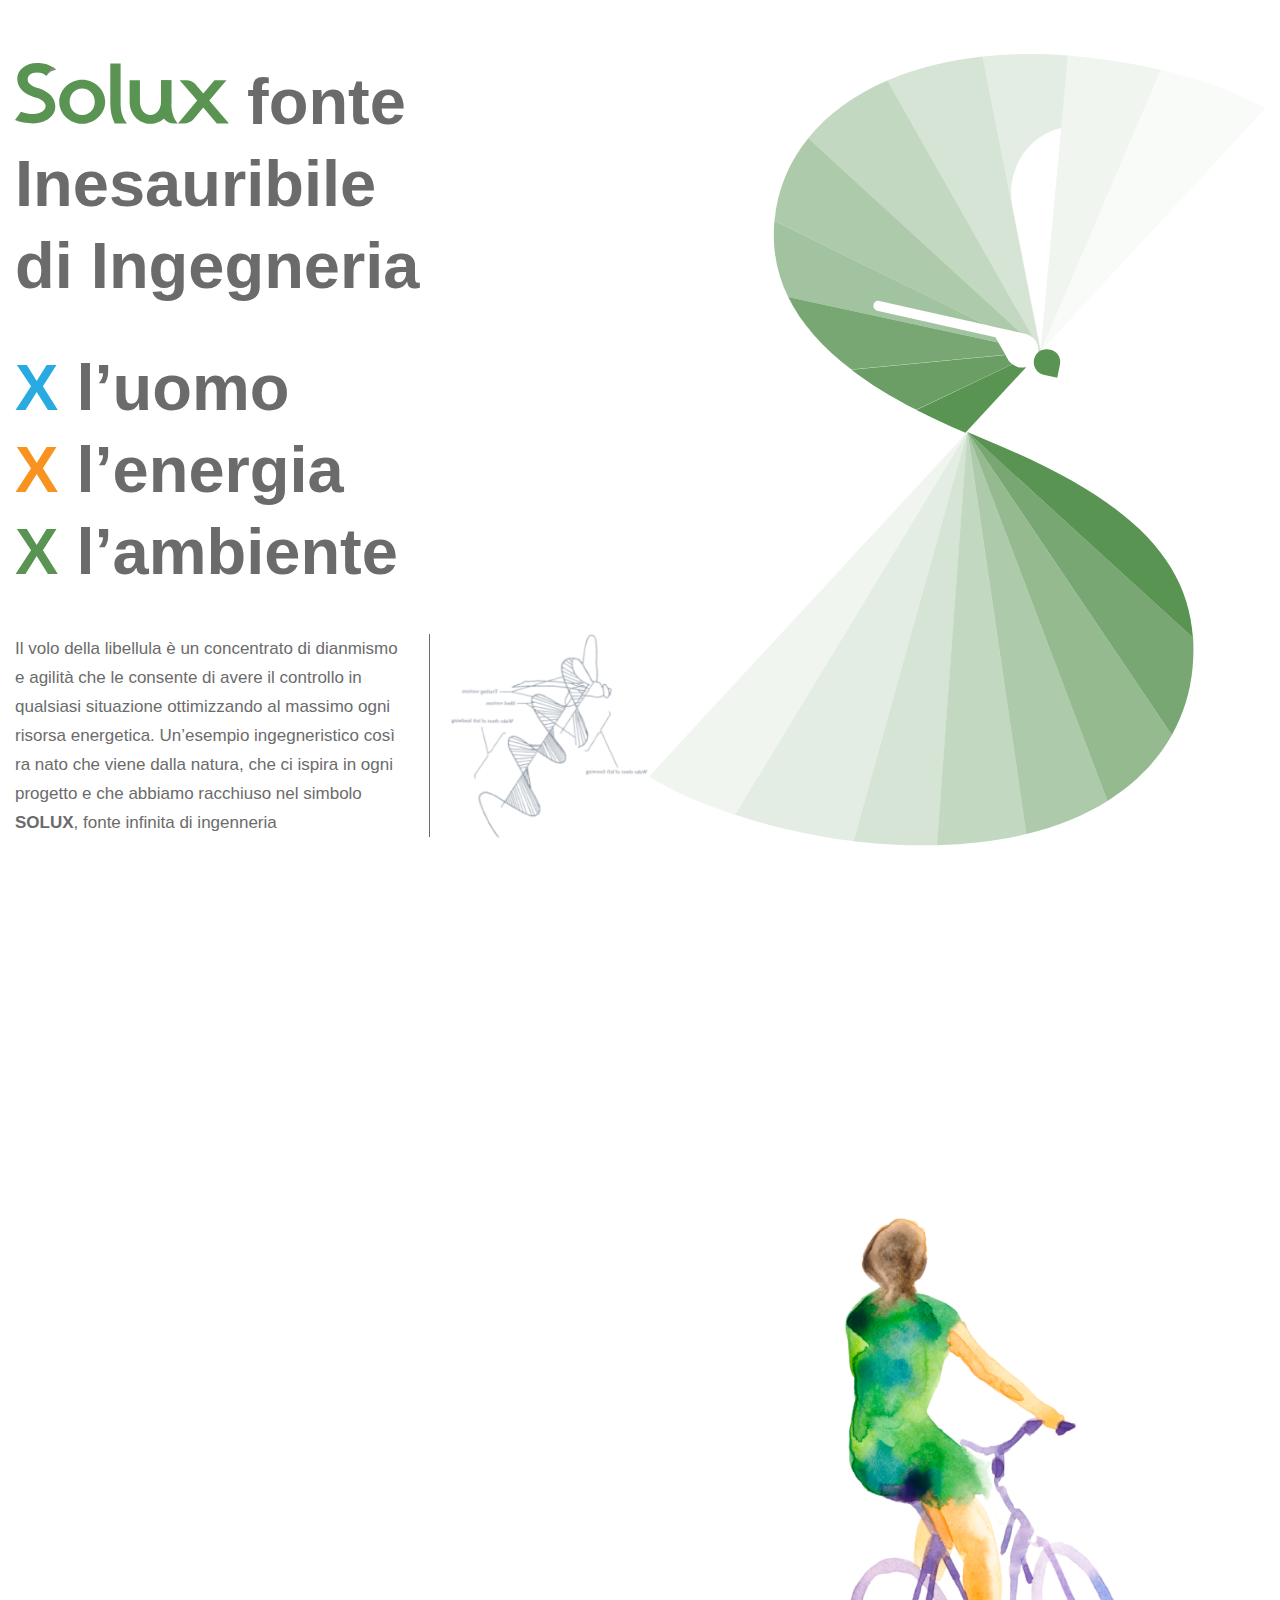
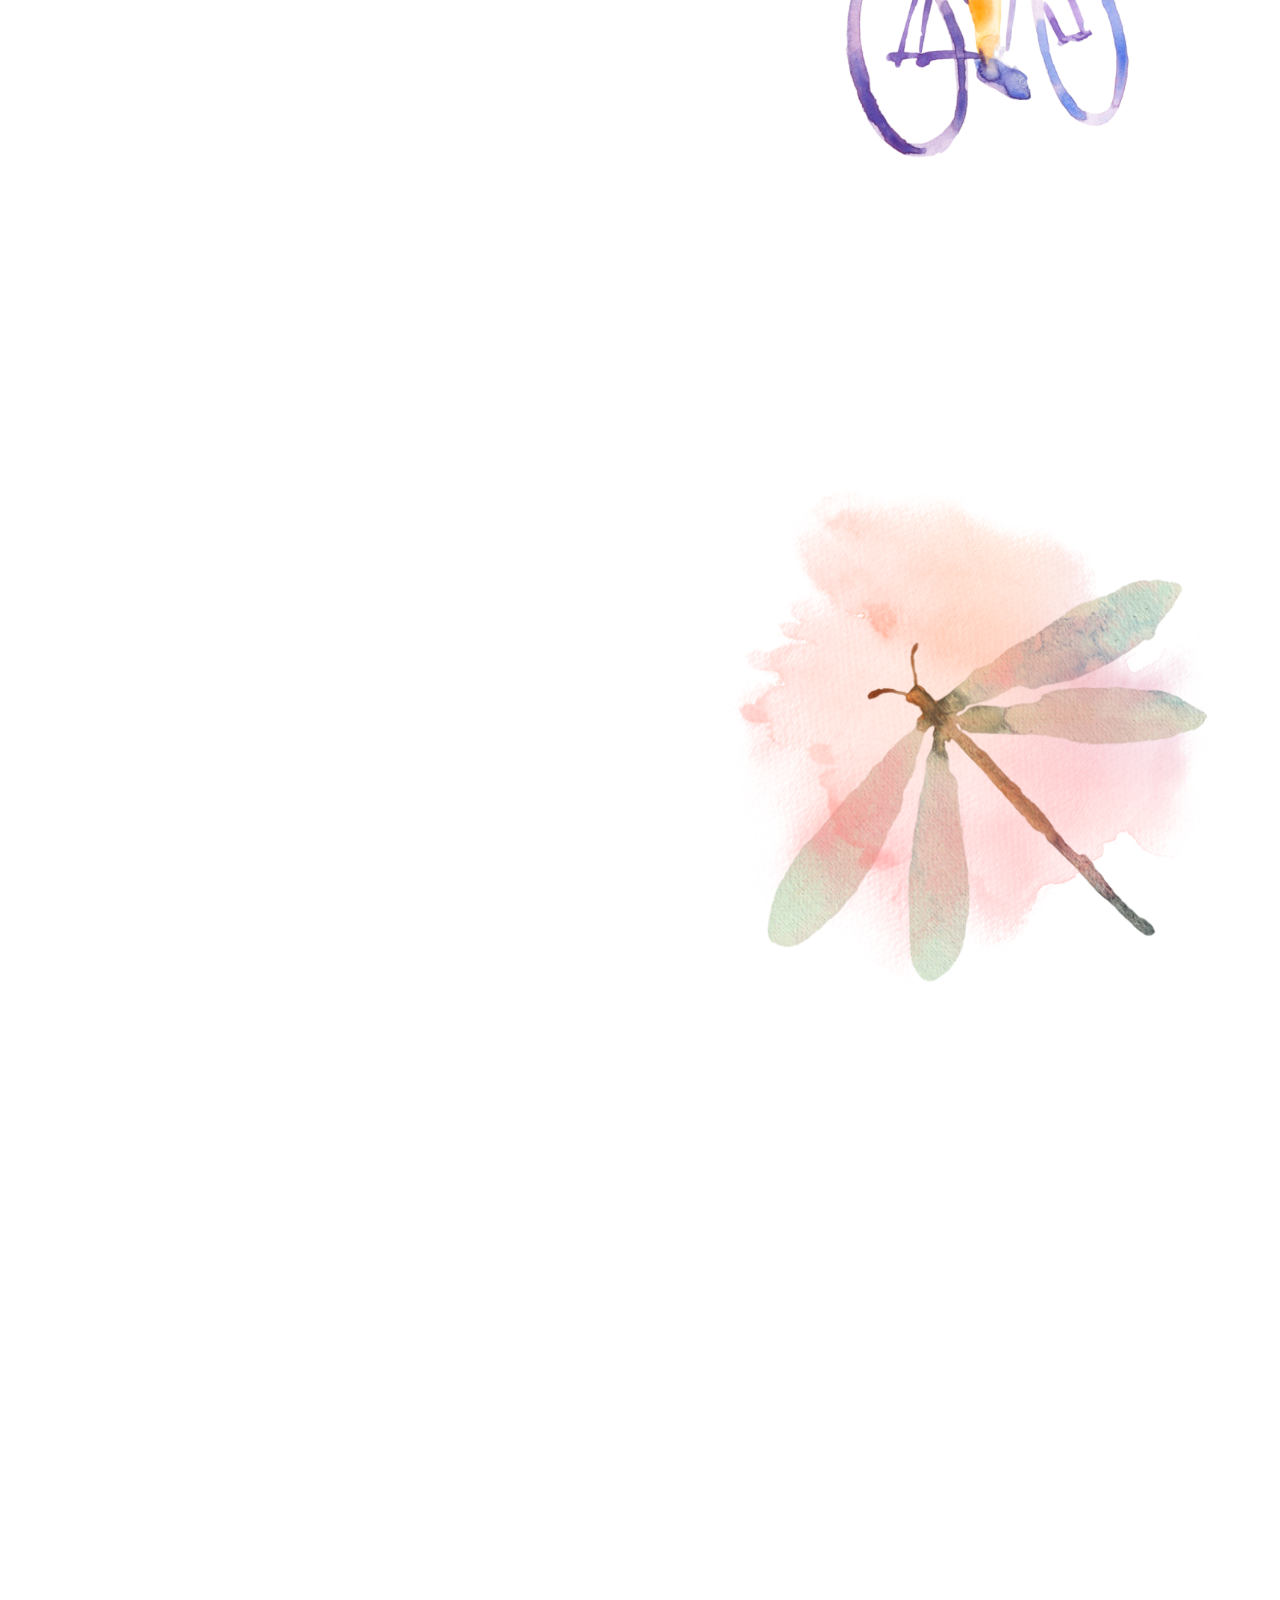
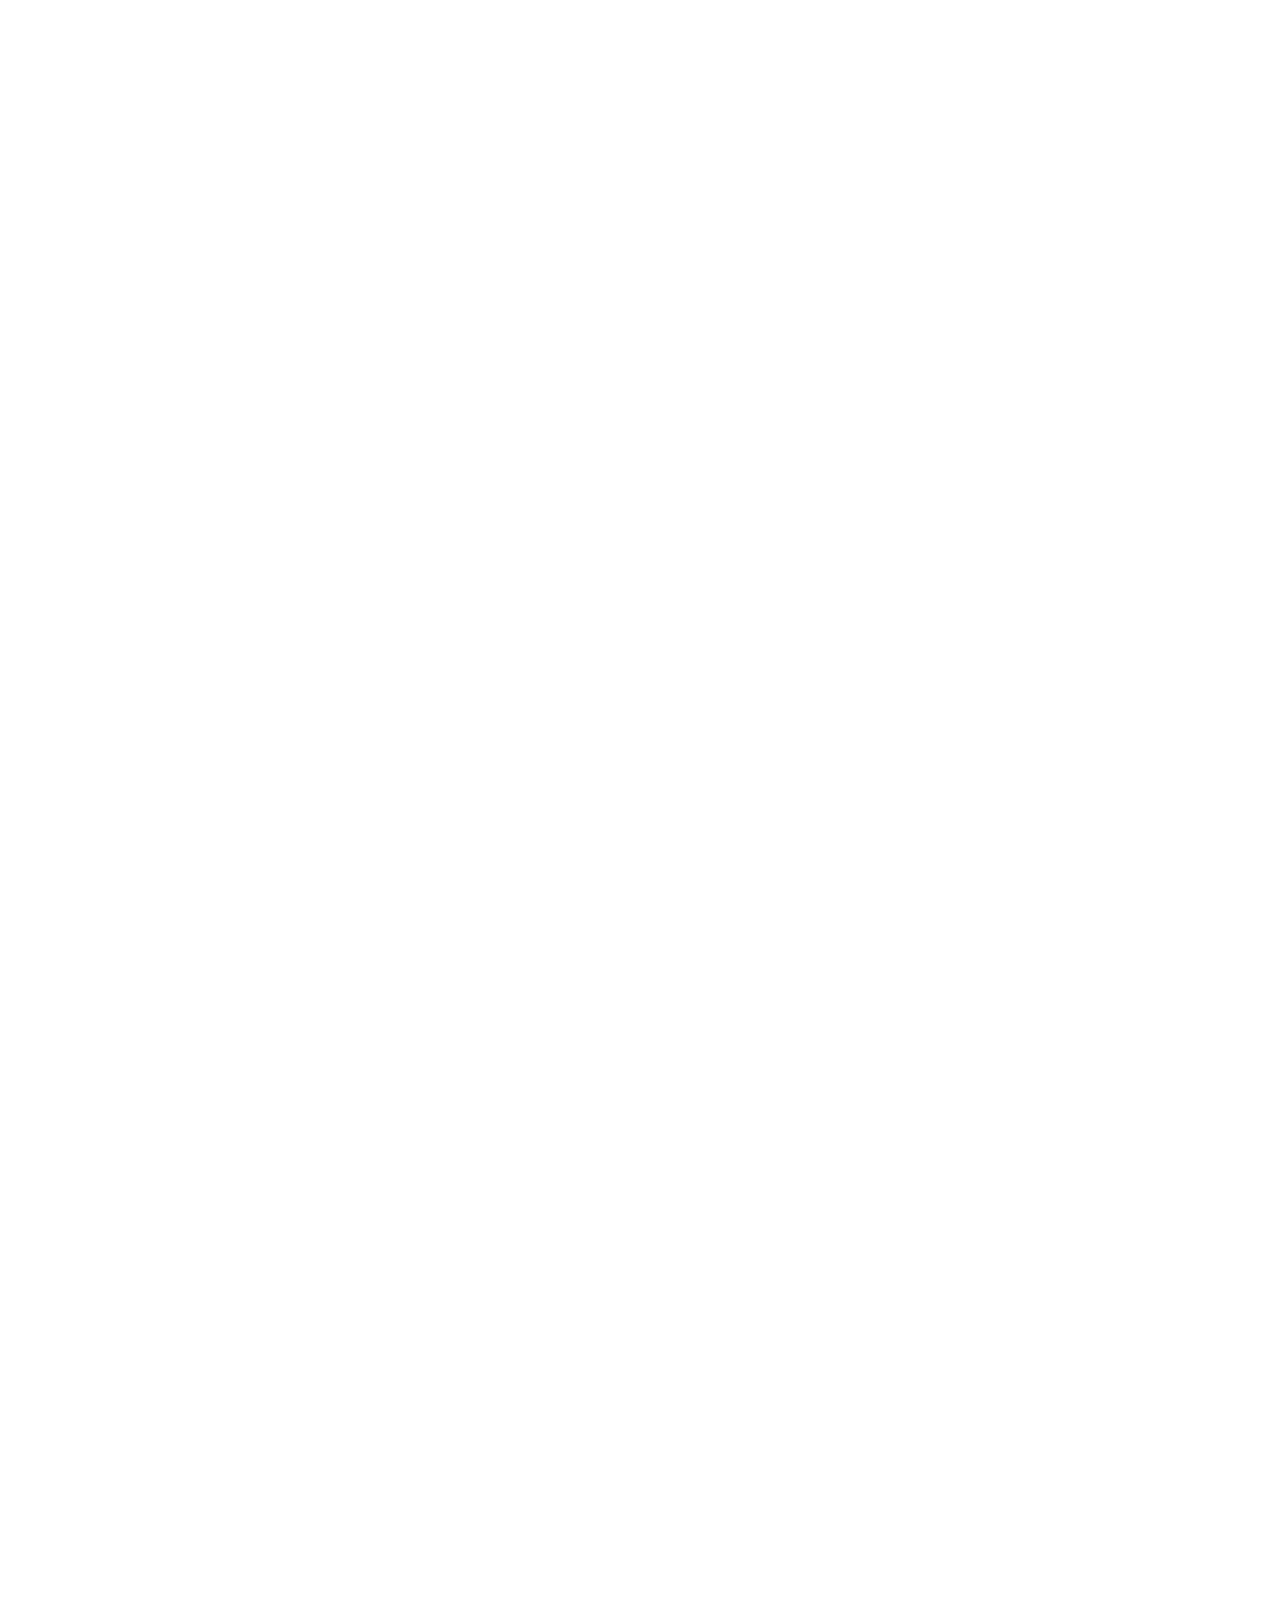
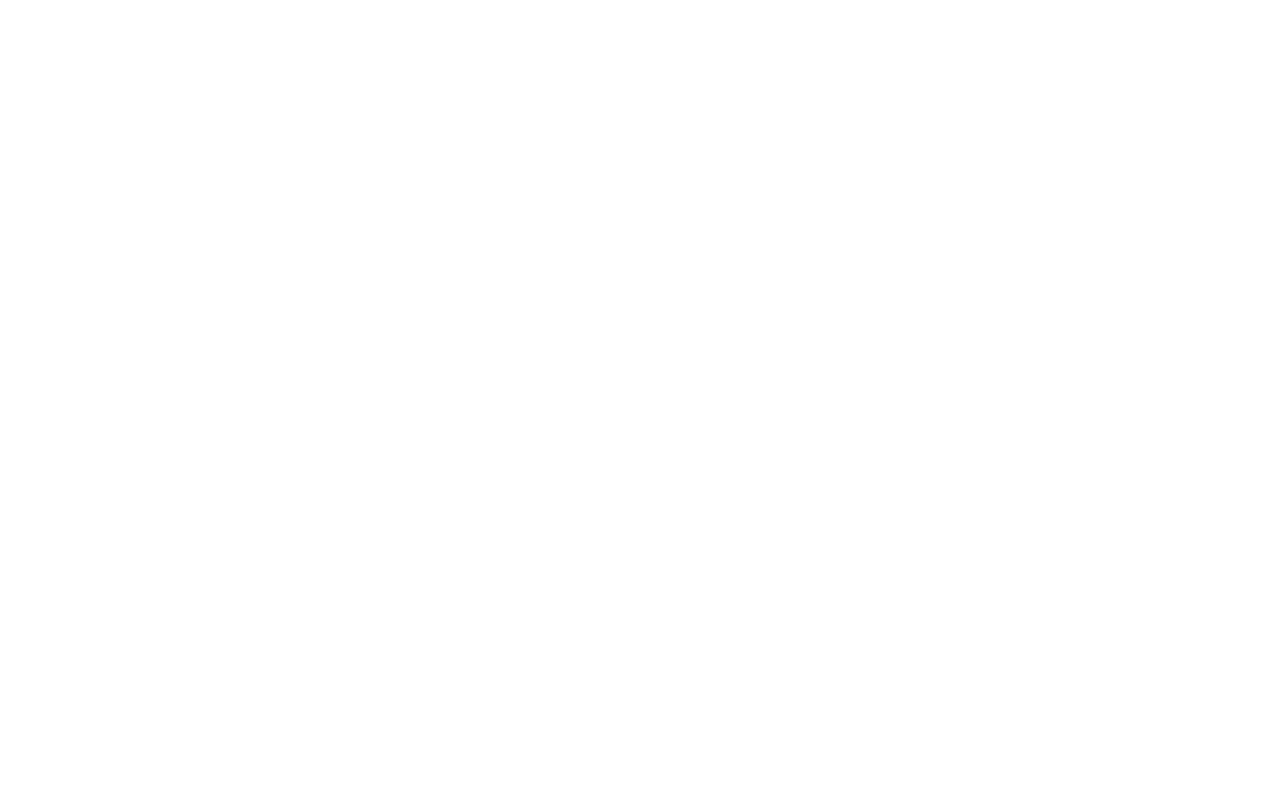
==== index.html @ be7796a5 "half-layouts" ====
<!DOCTYPE html>
<html lang="en">
	<head>
		<meta charset="UTF-8" />
		<meta http-equiv="X-UA-Compatible" content="IE=edge" />
		<meta name="viewport" content="width=device-width, initial-scale=1.0" />
		<title>SOLUX</title>
		<link rel="stylesheet" href="css/app.css" />
	</head>
	<body>
		<main>
			<div id="layout_1" class="layout">
				<div class="hero wrapper">
						<div class="hero__content">
							<div class="hero__title">
								<span class="hero__logo">
									<img src="img/logos/logo.svg" alt="">
								</span>
								fonte Inesauribile di Ingegneria
							</div>
	
							<div class="hero__mid">
								<div class="hero__mid-item"><span>X</span>&nbsp;l’uomo</div>
								<div class="hero__mid-item"><span>X</span>&nbsp;l’energia</div>
								<div class="hero__mid-item"><span>X</span>&nbsp;l’ambiente</div>
							</div>
	
							<div class="hero__info">
								<p class="hero__desc">
									Il volo della libellula è un concentrato di dianmismo e
									agilità che le consente di avere il controllo in qualsiasi
									situazione ottimizzando al massimo ogni risorsa
									energetica.
									Un’esempio ingegneristico così ra nato che viene dalla
									natura, che ci ispira in ogni progetto e che abbiamo racchiuso
									nel simbolo <b>SOLUX</b>, fonte infinita di ingenneria
								</p>
								<span class="hero__sketch">
									<img src="img/sketch.png" alt="">
								</span>
							</div>
						</div>

						<div class="hero__graphic">
							<img src="img/graphics/layout_1.svg" alt="">
						</div>
					</div>
			</div>
			<div id="layout_2" class="layout">
				<div class="content wrapper">
					<div class="content__inner">
						<span class="content__pre-text">Ingegneria per l’uomo</span>
						<h2 class="content__title">Persone ingegnose generano l’ingegneria per le persone</h2>
						<p class="content__description">
							Lorem ipsum dolor sit amet, consectetuer adipiscing elit, sed diam
							nonummy nibh euismod tincidunt ut laoreet dolore magna aliquam
							erat volutpat. Ut wisi enim ad minim veniam, quis nostrud exerci
							tation ullamcorper suscipit lobortis nisl ut aliquip ex ea commodo
							consequat. 
						</p>
						<a href="#" class="content__link">Scopri -></a>
					</div>
					<div class="content__graphic">
						<img class="bike" src="img/graphics/bike.png" alt="">
						<img src="img/graphics/layout_2.svg" alt="">
					</div>
				</div>
			</div>
			<div id="layout_3" class="layout">
				<div class="content wrapper">
					<div class="content__inner">
						<span class="content__pre-text">Ingegneria per l’ambiente</span>
						<h2 class="content__title">Fonte di ispirazione infinita da osservare, replicare e tutelare.</h2>
						<p class="content__description">
							L’armonia tra tutti gli elementi... <br /><br />

							Lorem ipsum dolor sit amet, consectetuer adipiscing elit, sed diam
							nonummy nibh euismod tincidunt ut laoreet dolore magna aliquam
							erat volutpat. Ut wisi enim ad minim veniam, quis nostrud exerci
							tation ullamcorper suscipit lobortis nisl ut aliquip ex ea commodo
							consequat.
						</p>
						<a href="#" class="content__link">Scopri -></a>
					</div>
					<div class="content__graphic">
						<img class="dragonfly" src="img/graphics/dragonfly.png" alt="">
						<img class="smoke" src="img/graphics/smoke.png" alt="">
						<img src="img/graphics/layout_2.svg" alt="">
					</div>
				</div>
			</div>
			<div id="layout_4" class="layout">
				<div class="content wrapper">
					<div class="content__inner">
						<span class="content__pre-text">Ingegneria per l’energia</span>
						<h2 class="content__title">Realizzare ora la transazione energetica</h2>
						<p class="content__description">
							Lorem ipsum dolor sit amet, consectetuer adipiscing elit, sed diam
							nonummy nibh euismod tincidunt ut laoreet dolore magna aliquam
							erat volutpat. Ut wisi enim ad minim veniam, quis nostrud exerci
							tation ullamcorper suscipit lobortis nisl ut aliquip ex ea commodo
							consequat. 
						</p>
						<a href="#" class="content__link">Scopri -></a>
					</div>
					<div class="content__graphic">
						<img src="img/graphics/layout_2.svg" alt="">
					</div>
				</div>
			</div>
			<div id="layout_5" class="layout">
				<div class="invest wrapper">
					<span class="invest__pre-title">Approccio SOLUX</span>
					<p class="invest__pre-description">
						Lorem ipsum dolor sit amet, consectetuer adipiscing elit, sed diam
						nonummy nibh euismod tincidunt ut laoreet dolore magna aliquam
						erat volutpat. Ut wisi enim ad minim veniam, quis nostrud exerci
						tation ullamcorper suscipit lobortis nisl ut aliquip ex ea commodo
						consequat. 
					</p>

					<div class="invest__title">
						<b>Punto di performance,</b> l’equilibrio perfetto tra investimenti e risultati 
					</div>

					<div class="invest__graphic">
						<img src="img/graphics/layout_3.svg" alt="">
					</div>

					<div class="invest__list">
						<ul>
							<li class="invest__list-item">
								<div class="invest__list-num">3</div>
								<div class="invest__list-inner">
									<span class="invest__list-title">Mantenimento</span>
									<p class="invest__list-description">
										rat volutpat. Ut wisi enim ad minim veniam, quis nostkkrud exerci
										tation ullamcorper suscipit lobortis nisl ut aliquip ex ea commodo
									</p>
								</div>
							</li>
							<li class="invest__list-item">
								<div class="invest__list-num">2</div>
								<div class="invest__list-inner">
									<span class="invest__list-title">Supervisione</span>
									<p class="invest__list-description">
										rat volutpat. Ut wisi enim ad minim veniam, quis nostkkrud exerci
										tation ullamcorper suscipit lobortis nisl ut aliquip ex ea commodo
									</p>
								</div>
							</li>
							<li class="invest__list-item">
								<div class="invest__list-num">1</div>
								<div class="invest__list-inner">
									<span class="invest__list-title">Progetto</span>
									<p class="invest__list-description">
										rat volutpat. Ut wisi enim ad minim veniam, quis nostkkrud exerci
										tation ullamcorper suscipit lobortis nisl ut aliquip ex ea commodo 
									</p>
								</div>
							</li>
							<li class="invest__list-item">
								<div class="invest__list-num">3</div>
								<div class="invest__list-inner">
									<span class="invest__list-title">Etical company tagets</span>
									<p class="invest__list-description">
										rat volutpat. Ut wisi enim ad minim veniam, quis nostkkrud exerci
										tation ullamcorper suscipit lobortis nisl ut aliquip ex ea commodo 
									</p>
								</div>
							</li>
							<li class="invest__list-item">
								<div class="invest__list-num">2</div>
								<div class="invest__list-inner">
									<span class="invest__list-title">Budget</span>
									<p class="invest__list-description">
										rat volutpat. Ut wisi enim ad minim veniam, quis nostkkrud exerci
										tation ullamcorper suscipit lobortis nisl ut aliquip ex ea commodo 
									</p>
								</div>
							</li>
							<li class="invest__list-item">
								<div class="invest__list-num">1</div>
								<div class="invest__list-inner">
									<span class="invest__list-title">Businnes targets</span>
									<p class="invest__list-description">
										rat volutpat. Ut wisi enim ad minim veniam, quis nostkkrud exerci
										tation ullamcorper suscipit lobortis nisl ut aliquip ex ea commodo 
									</p>
								</div>
							</li>
						</ul>
						<div class="invest__list-svg">
							<img src="img/graphics/list.svg" alt="">
						</div>
					</div>
				</div>
			</div>
		</main>


		<script src="https://cdnjs.cloudflare.com/ajax/libs/gsap/3.8.0/gsap.min.js"></script>
		<script src="js/ScrollMagic.js"></script>
		<script src="js/animation.gsap.min.js"></script>
		<script src="js/app.js"></script>
	</body>
</html>
---- css/app.css ----
*,:after,:before{-webkit-box-sizing:border-box;box-sizing:border-box}@font-face{font-family:"Source Sans Pro",sans-serif;src:url("../fonts/SourceSansPro/sourcesanspro-regular-webfont.woff2") format("woff2"),url("../fonts/SourceSansPro/sourcesanspro-regular-webfont.woff") format("woff");font-weight:400;font-style:normal;font-display:swap}@font-face{font-family:"Source Sans Pro",sans-serif;src:url("../fonts/SourceSansPro/sourcesanspro-bold-webfont.woff2") format("woff2"),url("../fonts/SourceSansPro/sourcesanspro-bold-webfont.woff") format("woff");font-weight:700;font-style:normal;font-display:swap}body{font-family:"Source Sans Pro",sans-serif;font-weight:400;font-size:17px;line-height:29px;color:#fff;max-width:1920px;width:100%;margin:0 auto;padding:0;-webkit-transition:1s ease;transition:1s ease;overflow-x:hidden}body.layout_1{background:#fff}body.layout_2{background:#29abe2}body.layout_3{background:#5a9453}body.layout_4{background:#F7931E}body.layout_5{background:#a6aa9d}.wrapper{position:relative;max-width:1596px;width:100%;padding:0 15px;margin:0 auto}.layout{width:100%;height:100vh;display:-webkit-box;display:-ms-flexbox;display:flex}.layout:nth-child(5){height:auto;padding:100px 0}h1,h2,h3,h4,h5,h6{margin:0;padding:0}li,ul{list-style:none;margin:0;padding:0}p{margin:0;padding:0}a{display:inline-block;color:inherit;text-decoration:none}img{display:block;max-width:100%}.hero{display:-webkit-box;display:-ms-flexbox;display:flex;-webkit-box-align:center;-ms-flex-align:center;align-items:center;-webkit-box-pack:justify;-ms-flex-pack:justify;justify-content:space-between}.hero__logo{display:inline-block}.hero__title{max-width:415px;width:100%;font-weight:700;line-height:82px;font-size:65px;color:#6B6B6B;margin-bottom:40px}.hero__mid{max-width:415px;width:100%;margin-bottom:40px}.hero__mid-item{font-style:normal;font-weight:700;font-size:65px;line-height:82px;color:#6B6B6B}.hero__mid-item:first-child span{color:#29ABE2}.hero__mid-item:nth-child(2) span{color:#F7931E}.hero__mid-item:last-child span{color:#5A9453}.hero__info{display:-webkit-box;display:-ms-flexbox;display:flex;-webkit-box-align:center;-ms-flex-align:center;align-items:center}.hero__desc{display:inline-block;max-width:415px;width:100%;color:#6B6B6B;padding-right:20px;margin-right:20px;border-right:1px solid #6B6B6B}.hero__sketch{display:block}.hero__graphic{position:relative;width:650px}.hero__graphic img{display:block;width:100%}.content{display:-webkit-box;display:-ms-flexbox;display:flex;-webkit-box-align:center;-ms-flex-align:center;align-items:center;-webkit-box-pack:justify;-ms-flex-pack:justify;justify-content:space-between}.content__inner{max-width:557px;width:100%}.content__pre-text{display:inline-block;font-weight:400;font-size:26px;line-height:33px;letter-spacing:0.015em;margin-bottom:40px}.content__title{font-weight:700;font-size:52px;line-height:70px;letter-spacing:0.015em;margin-bottom:80px}.content__description{margin-bottom:80px}.content__link{font-weight:400;font-size:26px}.content__graphic{position:relative;max-width:650px}@-webkit-keyframes floatY{0%{-webkit-transform:translateY(0px);transform:translateY(0px)}50%{-webkit-transform:translateY(-50px);transform:translateY(-50px)}to{-webkit-transform:translateY(0px);transform:translateY(0px)}}@keyframes floatY{0%{-webkit-transform:translateY(0px);transform:translateY(0px)}50%{-webkit-transform:translateY(-50px);transform:translateY(-50px)}to{-webkit-transform:translateY(0px);transform:translateY(0px)}}@-webkit-keyframes floatR{0%{-webkit-transform:translateX(0px);transform:translateX(0px)}50%{-webkit-transform:translateX(50px);transform:translateX(50px)}to{-webkit-transform:translateX(0px);transform:translateX(0px)}}@keyframes floatR{0%{-webkit-transform:translateX(0px);transform:translateX(0px)}50%{-webkit-transform:translateX(50px);transform:translateX(50px)}to{-webkit-transform:translateX(0px);transform:translateX(0px)}}@-webkit-keyframes floatL{0%{-webkit-transform:translateX(0px);transform:translateX(0px)}50%{-webkit-transform:translateX(-50px);transform:translateX(-50px)}to{-webkit-transform:translateX(0px);transform:translateX(0px)}}@keyframes floatL{0%{-webkit-transform:translateX(0px);transform:translateX(0px)}50%{-webkit-transform:translateX(-50px);transform:translateX(-50px)}to{-webkit-transform:translateX(0px);transform:translateX(0px)}}.bike{display:block;width:300px;position:absolute;top:34%;left:34%;-webkit-animation:floatY 10s ease-in-out infinite;animation:floatY 10s ease-in-out infinite}.dragonfly{position:absolute;top:30%;left:12%;-webkit-animation:floatL 10s ease-in-out infinite;animation:floatL 10s ease-in-out infinite}.smoke{position:absolute;top:22%;left:0;-webkit-animation:floatR 10s ease-in-out infinite;animation:floatR 10s ease-in-out infinite}.invest__pre-title{display:block;font-size:26px;margin-bottom:23px}.invest__pre-description{max-width:490px;margin-bottom:100px}.invest__title{max-width:567px;width:100%;font-weight:400;font-size:63px;line-height:79px;letter-spacing:0.015em;margin-bottom:140px}.invest__graphic{width:650px;position:absolute;top:0;right:0}.invest__list{position:relative}.invest__list-item{display:-webkit-box;display:-ms-flexbox;display:flex;position:absolute}.invest__list-item:first-child{right:190px;top:160px}.invest__list-item:nth-child(2){right:190px;top:315px}.invest__list-item:nth-child(3){right:190px;top:480px}.invest__list-item:nth-child(4){right:190px;top:636px}.invest__list-item:nth-child(5){right:190px;top:795px}.invest__list-item:nth-child(6){right:190px;top:954px}.invest__list-title{font-weight:700;font-size:25px;letter-spacing:0.015em}.invest__list-num{font-weight:700;font-size:131px;line-height:102px;margin-right:28px}.invest__list-description{max-width:474px;width:100%;font-size:17px;line-height:25px}
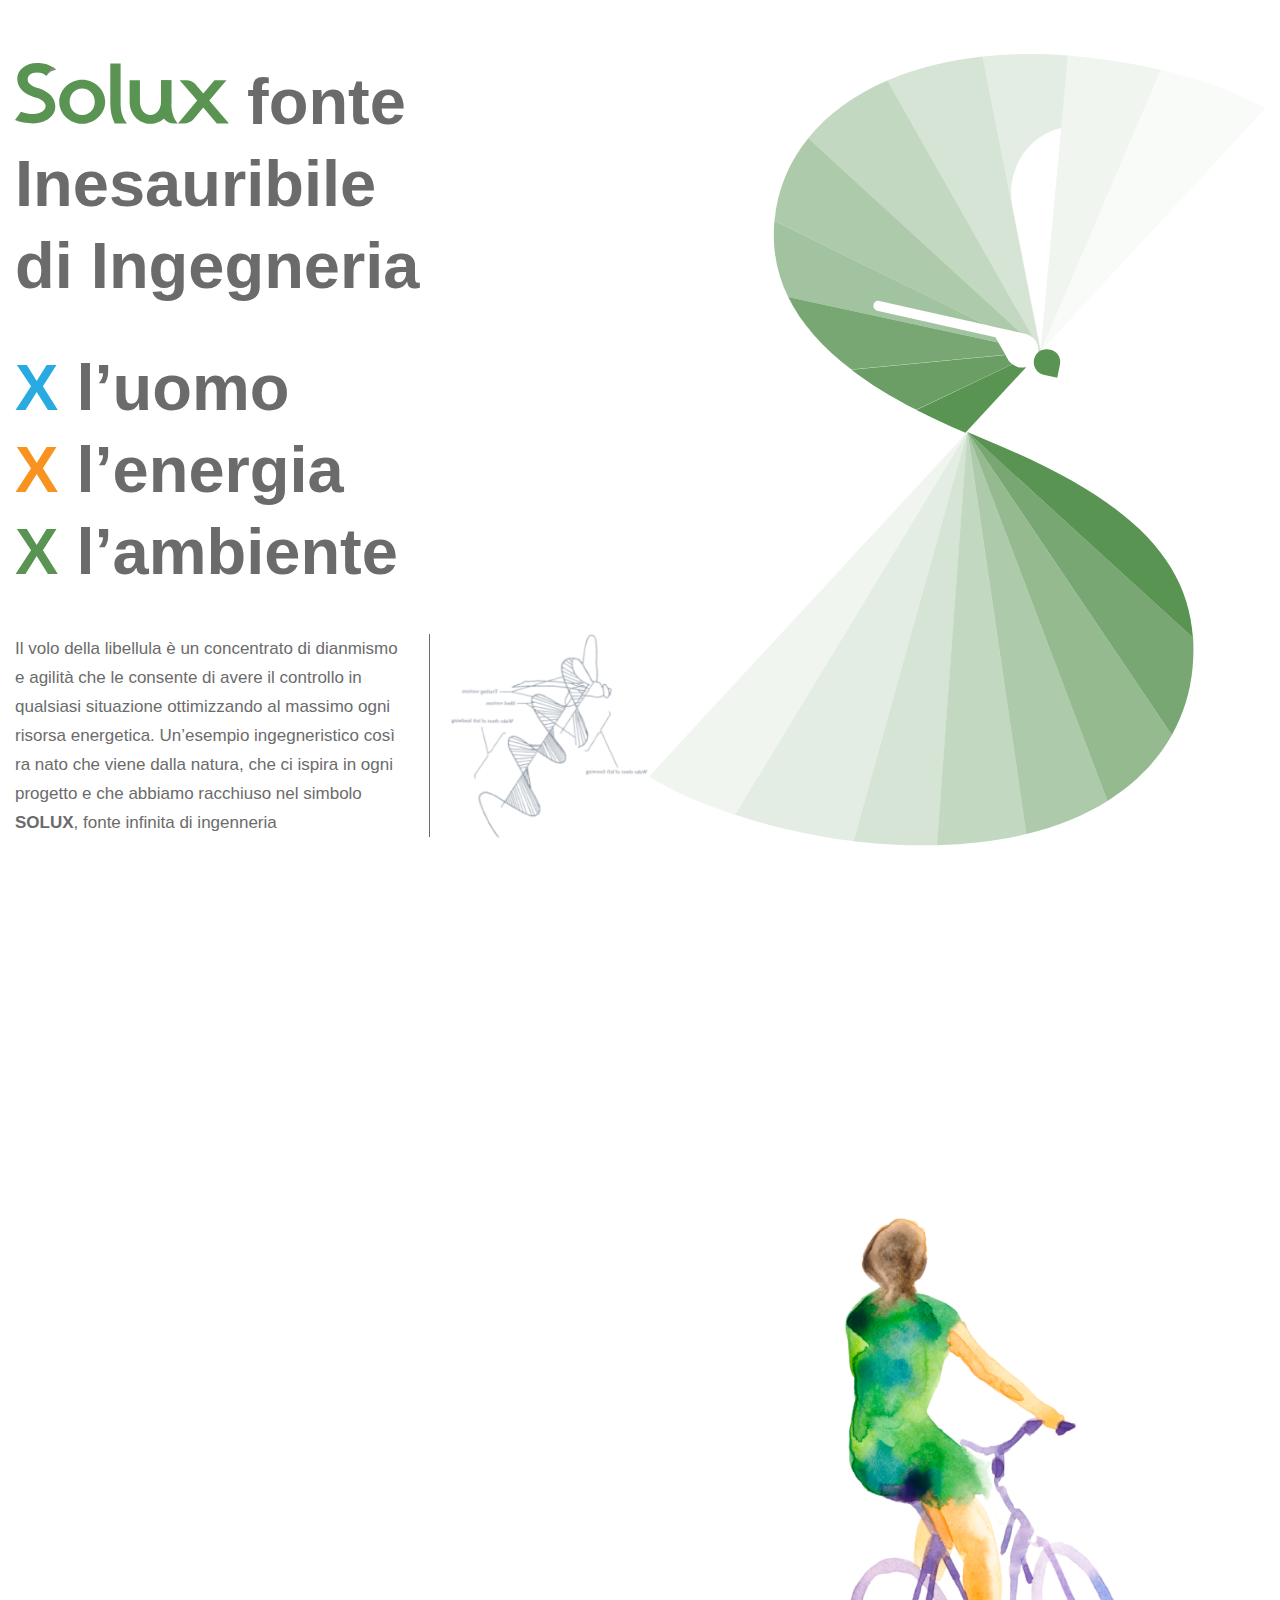
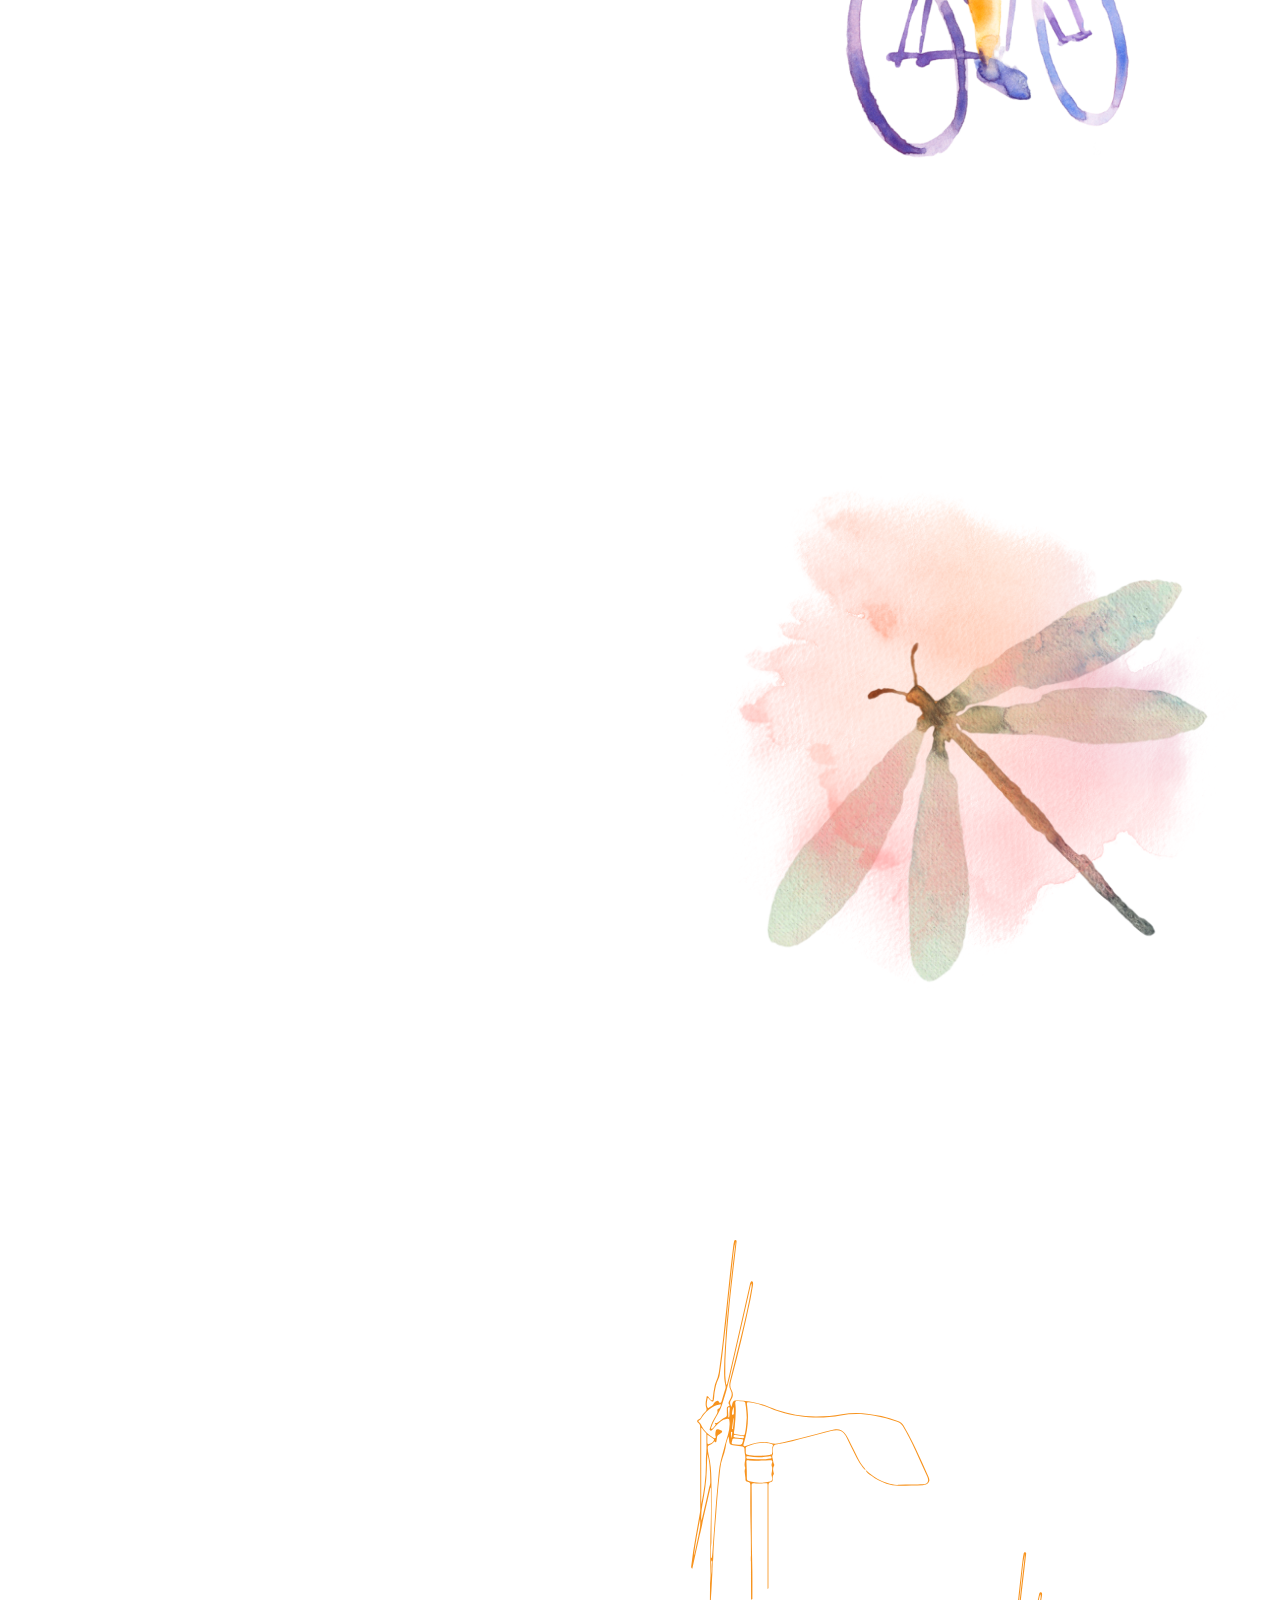
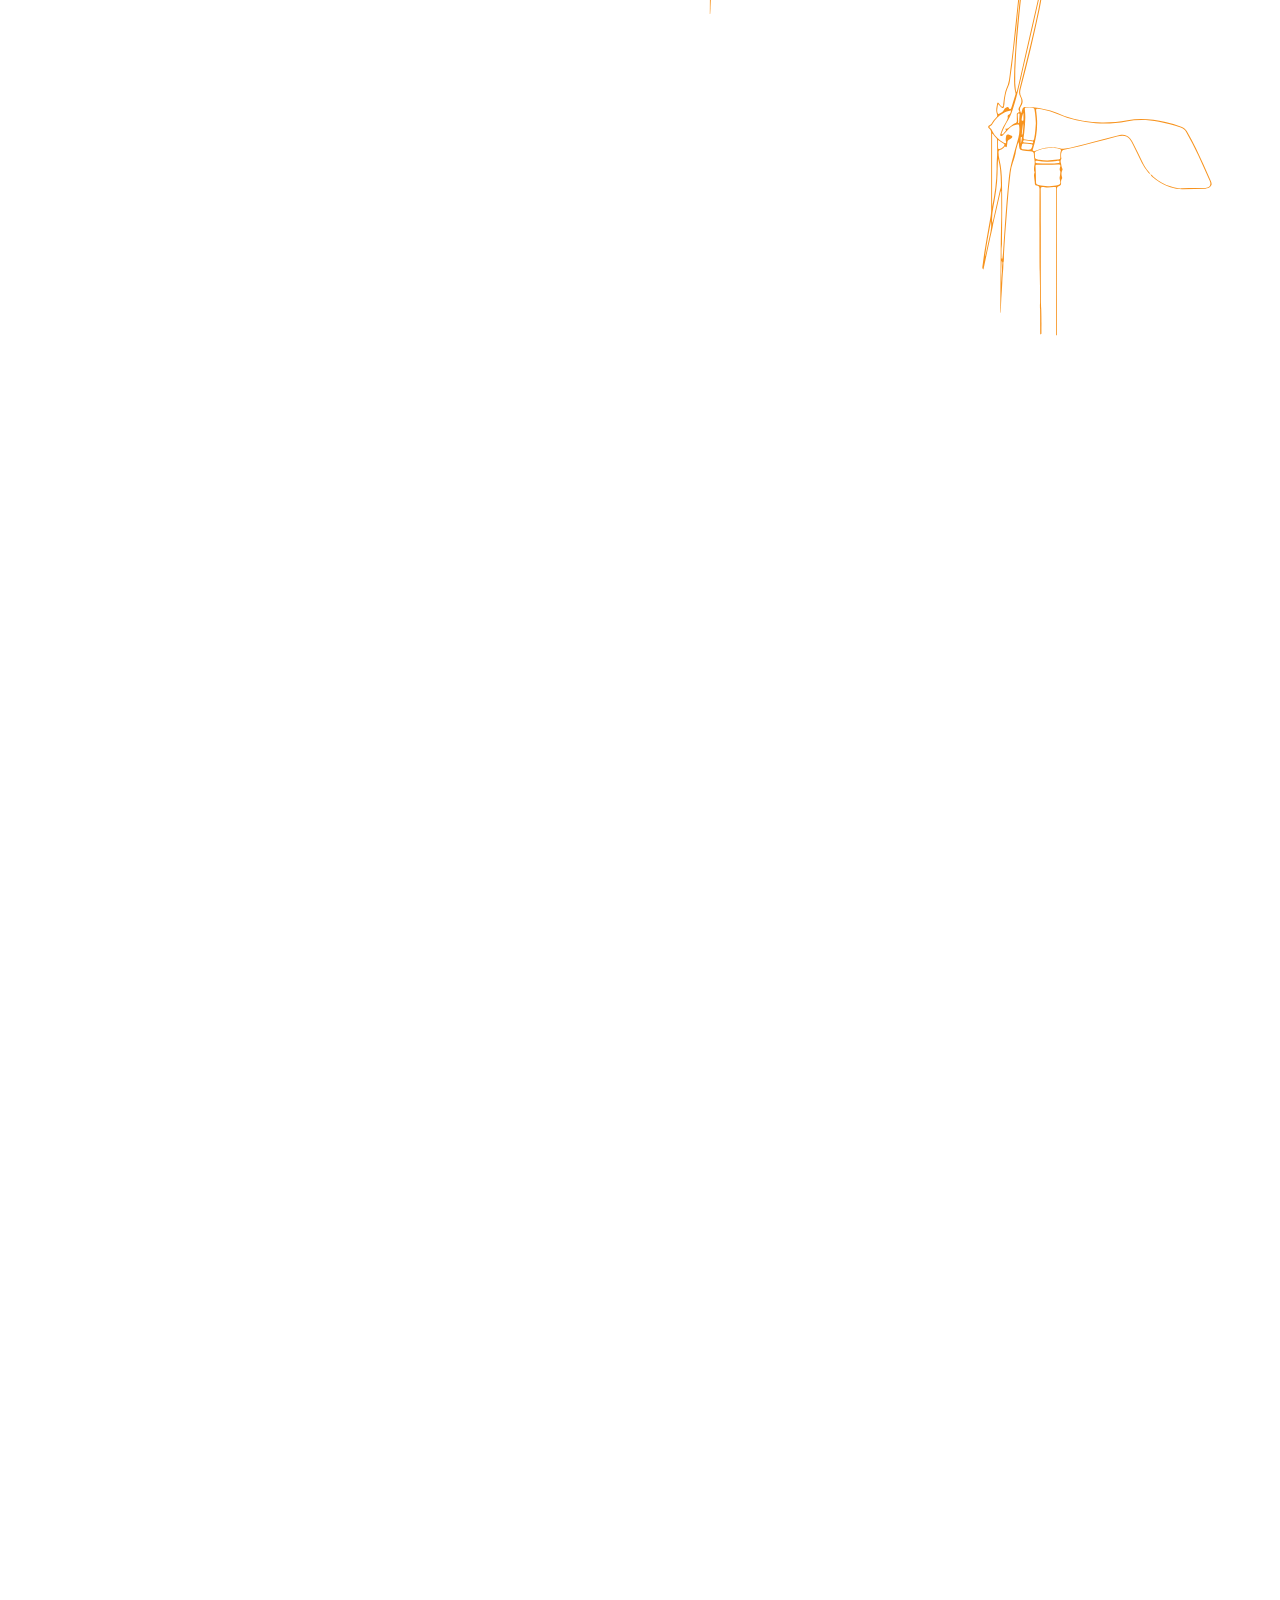
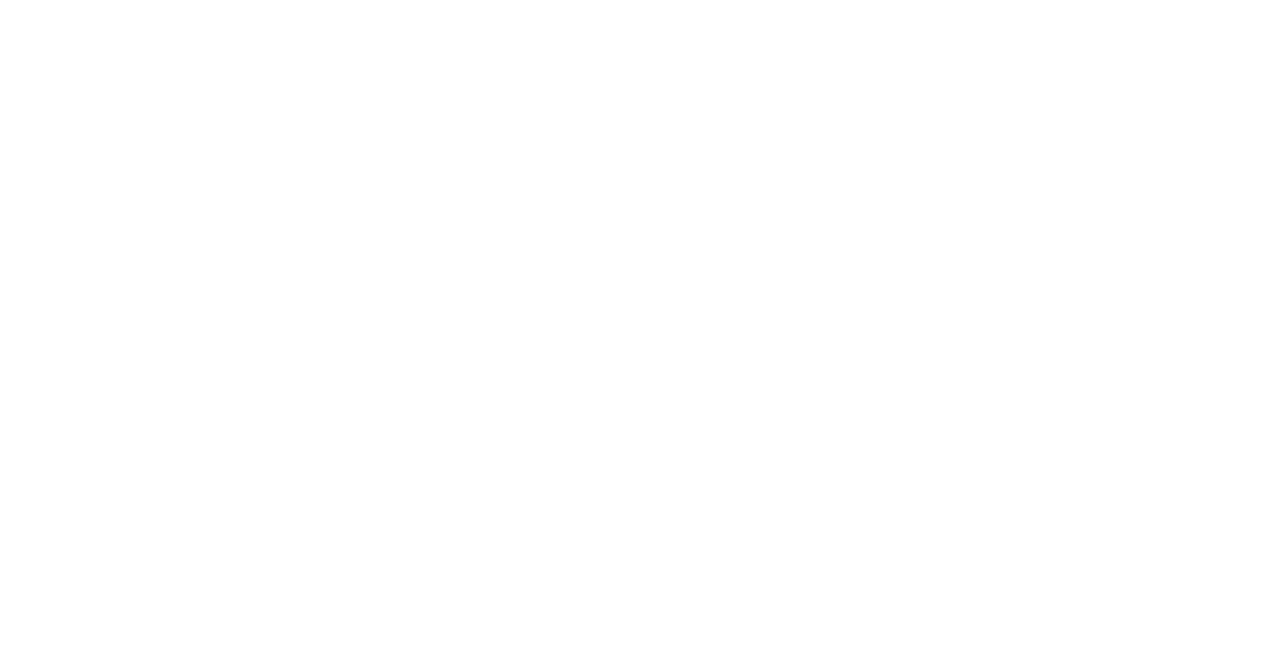
==== commit 4c577804: "testing" ====
--- a/index.html
+++ b/index.html
@@ -104,6 +104,9 @@
 						<a href="#" class="content__link">Scopri -></a>
 					</div>
 					<div class="content__graphic">
+						<img class="vert vert_1" src="img/graphics/vert_1.svg" alt="">
+						<img class="vert vert_2" src="img/graphics/vert_2.svg" alt="">
+						<img class="vert vert_3" src="img/graphics/vert_3.svg" alt="">
 						<img src="img/graphics/layout_2.svg" alt="">
 					</div>
 				</div>
@@ -124,7 +127,7 @@
 					</div>
 
 					<div class="invest__graphic">
-						<img src="img/graphics/layout_3.svg" alt="">
+						<img class="gr1" src="img/graphics/GR1.svg" alt="">
 					</div>
 
 					<div class="invest__list">
--- a/css/app.css
+++ b/css/app.css
@@ -1 +1 @@
-*,:after,:before{-webkit-box-sizing:border-box;box-sizing:border-box}@font-face{font-family:"Source Sans Pro",sans-serif;src:url("../fonts/SourceSansPro/sourcesanspro-regular-webfont.woff2") format("woff2"),url("../fonts/SourceSansPro/sourcesanspro-regular-webfont.woff") format("woff");font-weight:400;font-style:normal;font-display:swap}@font-face{font-family:"Source Sans Pro",sans-serif;src:url("../fonts/SourceSansPro/sourcesanspro-bold-webfont.woff2") format("woff2"),url("../fonts/SourceSansPro/sourcesanspro-bold-webfont.woff") format("woff");font-weight:700;font-style:normal;font-display:swap}body{font-family:"Source Sans Pro",sans-serif;font-weight:400;font-size:17px;line-height:29px;color:#fff;max-width:1920px;width:100%;margin:0 auto;padding:0;-webkit-transition:1s ease;transition:1s ease;overflow-x:hidden}body.layout_1{background:#fff}body.layout_2{background:#29abe2}body.layout_3{background:#5a9453}body.layout_4{background:#F7931E}body.layout_5{background:#a6aa9d}.wrapper{position:relative;max-width:1596px;width:100%;padding:0 15px;margin:0 auto}.layout{width:100%;height:100vh;display:-webkit-box;display:-ms-flexbox;display:flex}.layout:nth-child(5){height:auto;padding:100px 0}h1,h2,h3,h4,h5,h6{margin:0;padding:0}li,ul{list-style:none;margin:0;padding:0}p{margin:0;padding:0}a{display:inline-block;color:inherit;text-decoration:none}img{display:block;max-width:100%}.hero{display:-webkit-box;display:-ms-flexbox;display:flex;-webkit-box-align:center;-ms-flex-align:center;align-items:center;-webkit-box-pack:justify;-ms-flex-pack:justify;justify-content:space-between}.hero__logo{display:inline-block}.hero__title{max-width:415px;width:100%;font-weight:700;line-height:82px;font-size:65px;color:#6B6B6B;margin-bottom:40px}.hero__mid{max-width:415px;width:100%;margin-bottom:40px}.hero__mid-item{font-style:normal;font-weight:700;font-size:65px;line-height:82px;color:#6B6B6B}.hero__mid-item:first-child span{color:#29ABE2}.hero__mid-item:nth-child(2) span{color:#F7931E}.hero__mid-item:last-child span{color:#5A9453}.hero__info{display:-webkit-box;display:-ms-flexbox;display:flex;-webkit-box-align:center;-ms-flex-align:center;align-items:center}.hero__desc{display:inline-block;max-width:415px;width:100%;color:#6B6B6B;padding-right:20px;margin-right:20px;border-right:1px solid #6B6B6B}.hero__sketch{display:block}.hero__graphic{position:relative;width:650px}.hero__graphic img{display:block;width:100%}.content{display:-webkit-box;display:-ms-flexbox;display:flex;-webkit-box-align:center;-ms-flex-align:center;align-items:center;-webkit-box-pack:justify;-ms-flex-pack:justify;justify-content:space-between}.content__inner{max-width:557px;width:100%}.content__pre-text{display:inline-block;font-weight:400;font-size:26px;line-height:33px;letter-spacing:0.015em;margin-bottom:40px}.content__title{font-weight:700;font-size:52px;line-height:70px;letter-spacing:0.015em;margin-bottom:80px}.content__description{margin-bottom:80px}.content__link{font-weight:400;font-size:26px}.content__graphic{position:relative;max-width:650px}@-webkit-keyframes floatY{0%{-webkit-transform:translateY(0px);transform:translateY(0px)}50%{-webkit-transform:translateY(-50px);transform:translateY(-50px)}to{-webkit-transform:translateY(0px);transform:translateY(0px)}}@keyframes floatY{0%{-webkit-transform:translateY(0px);transform:translateY(0px)}50%{-webkit-transform:translateY(-50px);transform:translateY(-50px)}to{-webkit-transform:translateY(0px);transform:translateY(0px)}}@-webkit-keyframes floatR{0%{-webkit-transform:translateX(0px);transform:translateX(0px)}50%{-webkit-transform:translateX(50px);transform:translateX(50px)}to{-webkit-transform:translateX(0px);transform:translateX(0px)}}@keyframes floatR{0%{-webkit-transform:translateX(0px);transform:translateX(0px)}50%{-webkit-transform:translateX(50px);transform:translateX(50px)}to{-webkit-transform:translateX(0px);transform:translateX(0px)}}@-webkit-keyframes floatL{0%{-webkit-transform:translateX(0px);transform:translateX(0px)}50%{-webkit-transform:translateX(-50px);transform:translateX(-50px)}to{-webkit-transform:translateX(0px);transform:translateX(0px)}}@keyframes floatL{0%{-webkit-transform:translateX(0px);transform:translateX(0px)}50%{-webkit-transform:translateX(-50px);transform:translateX(-50px)}to{-webkit-transform:translateX(0px);transform:translateX(0px)}}.bike{display:block;width:300px;position:absolute;top:34%;left:34%;-webkit-animation:floatY 10s ease-in-out infinite;animation:floatY 10s ease-in-out infinite}.dragonfly{position:absolute;top:30%;left:12%;-webkit-animation:floatL 10s ease-in-out infinite;animation:floatL 10s ease-in-out infinite}.smoke{position:absolute;top:22%;left:0;-webkit-animation:floatR 10s ease-in-out infinite;animation:floatR 10s ease-in-out infinite}.invest__pre-title{display:block;font-size:26px;margin-bottom:23px}.invest__pre-description{max-width:490px;margin-bottom:100px}.invest__title{max-width:567px;width:100%;font-weight:400;font-size:63px;line-height:79px;letter-spacing:0.015em;margin-bottom:140px}.invest__graphic{width:650px;position:absolute;top:0;right:0}.invest__list{position:relative}.invest__list-item{display:-webkit-box;display:-ms-flexbox;display:flex;position:absolute}.invest__list-item:first-child{right:190px;top:160px}.invest__list-item:nth-child(2){right:190px;top:315px}.invest__list-item:nth-child(3){right:190px;top:480px}.invest__list-item:nth-child(4){right:190px;top:636px}.invest__list-item:nth-child(5){right:190px;top:795px}.invest__list-item:nth-child(6){right:190px;top:954px}.invest__list-title{font-weight:700;font-size:25px;letter-spacing:0.015em}.invest__list-num{font-weight:700;font-size:131px;line-height:102px;margin-right:28px}.invest__list-description{max-width:474px;width:100%;font-size:17px;line-height:25px}+*,:after,:before{-webkit-box-sizing:border-box;box-sizing:border-box}@font-face{font-family:"Source Sans Pro",sans-serif;src:url("../fonts/SourceSansPro/sourcesanspro-regular-webfont.woff2") format("woff2"),url("../fonts/SourceSansPro/sourcesanspro-regular-webfont.woff") format("woff");font-weight:400;font-style:normal;font-display:swap}@font-face{font-family:"Source Sans Pro",sans-serif;src:url("../fonts/SourceSansPro/sourcesanspro-bold-webfont.woff2") format("woff2"),url("../fonts/SourceSansPro/sourcesanspro-bold-webfont.woff") format("woff");font-weight:700;font-style:normal;font-display:swap}body{font-family:"Source Sans Pro",sans-serif;font-weight:400;font-size:17px;line-height:29px;color:#fff;max-width:1920px;width:100%;margin:0 auto;padding:0;-webkit-transition:1s ease;transition:1s ease;overflow-x:hidden}body.layout_1{background:#fff}body.layout_2{background:#29abe2}body.layout_3{background:#5a9453}body.layout_4{background:#F7931E}body.layout_5{background:#a6aa9d}.wrapper{position:relative;max-width:1596px;width:100%;padding:0 15px;margin:0 auto}.layout{width:100%;height:100vh;display:-webkit-box;display:-ms-flexbox;display:flex}.layout:nth-child(5){height:auto;padding:100px 0}h1,h2,h3,h4,h5,h6{margin:0;padding:0}li,ul{list-style:none;margin:0;padding:0}p{margin:0;padding:0}a{display:inline-block;color:inherit;text-decoration:none}img{display:block;max-width:100%}.hero{display:-webkit-box;display:-ms-flexbox;display:flex;-webkit-box-align:center;-ms-flex-align:center;align-items:center;-webkit-box-pack:justify;-ms-flex-pack:justify;justify-content:space-between}.hero__logo{display:inline-block}.hero__title{max-width:415px;width:100%;font-weight:700;line-height:82px;font-size:65px;color:#6B6B6B;margin-bottom:40px}.hero__mid{max-width:415px;width:100%;margin-bottom:40px}.hero__mid-item{font-style:normal;font-weight:700;font-size:65px;line-height:82px;color:#6B6B6B}.hero__mid-item:first-child span{color:#29ABE2}.hero__mid-item:nth-child(2) span{color:#F7931E}.hero__mid-item:last-child span{color:#5A9453}.hero__info{display:-webkit-box;display:-ms-flexbox;display:flex;-webkit-box-align:center;-ms-flex-align:center;align-items:center}.hero__desc{display:inline-block;max-width:415px;width:100%;color:#6B6B6B;padding-right:20px;margin-right:20px;border-right:1px solid #6B6B6B}.hero__sketch{display:block}.hero__graphic{position:relative;width:650px}.hero__graphic img{display:block;width:100%}.content{display:-webkit-box;display:-ms-flexbox;display:flex;-webkit-box-align:center;-ms-flex-align:center;align-items:center;-webkit-box-pack:justify;-ms-flex-pack:justify;justify-content:space-between}.content__inner{max-width:557px;width:100%}.content__pre-text{display:inline-block;font-weight:400;font-size:26px;line-height:33px;letter-spacing:0.015em;margin-bottom:40px}.content__title{font-weight:700;font-size:52px;line-height:70px;letter-spacing:0.015em;margin-bottom:80px}.content__description{margin-bottom:80px}.content__link{font-weight:400;font-size:26px}.content__graphic{position:relative;max-width:650px}@-webkit-keyframes floatY{0%{-webkit-transform:translateY(0px);transform:translateY(0px)}50%{-webkit-transform:translateY(-50px);transform:translateY(-50px)}to{-webkit-transform:translateY(0px);transform:translateY(0px)}}@keyframes floatY{0%{-webkit-transform:translateY(0px);transform:translateY(0px)}50%{-webkit-transform:translateY(-50px);transform:translateY(-50px)}to{-webkit-transform:translateY(0px);transform:translateY(0px)}}@-webkit-keyframes floatR{0%{-webkit-transform:translateX(0px);transform:translateX(0px)}50%{-webkit-transform:translateX(50px);transform:translateX(50px)}to{-webkit-transform:translateX(0px);transform:translateX(0px)}}@keyframes floatR{0%{-webkit-transform:translateX(0px);transform:translateX(0px)}50%{-webkit-transform:translateX(50px);transform:translateX(50px)}to{-webkit-transform:translateX(0px);transform:translateX(0px)}}@-webkit-keyframes floatL{0%{-webkit-transform:translateX(0px);transform:translateX(0px)}50%{-webkit-transform:translateX(-50px);transform:translateX(-50px)}to{-webkit-transform:translateX(0px);transform:translateX(0px)}}@keyframes floatL{0%{-webkit-transform:translateX(0px);transform:translateX(0px)}50%{-webkit-transform:translateX(-50px);transform:translateX(-50px)}to{-webkit-transform:translateX(0px);transform:translateX(0px)}}.vert{position:absolute}.vert_1{left:76px;width:239px;top:113px}.vert_2{top:105px;width:150px;left:435px}.vert_3{width:230px;position:absolute;right:53px;top:425px}.gr1{position:absolute;right:411px;top:132px}.bike{display:block;width:300px;position:absolute;top:34%;left:34%;-webkit-animation:floatY 10s ease-in-out infinite;animation:floatY 10s ease-in-out infinite}.dragonfly{position:absolute;top:30%;left:12%;-webkit-animation:floatL 10s ease-in-out infinite;animation:floatL 10s ease-in-out infinite}.smoke{position:absolute;top:22%;left:0;-webkit-animation:floatR 10s ease-in-out infinite;animation:floatR 10s ease-in-out infinite}.invest__pre-title{display:block;font-size:26px;margin-bottom:23px}.invest__pre-description{max-width:490px;margin-bottom:100px}.invest__title{max-width:567px;width:100%;font-weight:400;font-size:63px;line-height:79px;letter-spacing:0.015em}.invest__graphic{width:650px;position:absolute;top:0;right:0}.invest__list{position:relative}.invest__list-item{display:-webkit-box;display:-ms-flexbox;display:flex;position:absolute}.invest__list-item:first-child{right:190px;top:160px}.invest__list-item:nth-child(2){right:190px;top:315px}.invest__list-item:nth-child(3){right:190px;top:480px}.invest__list-item:nth-child(4){right:190px;top:636px}.invest__list-item:nth-child(5){right:190px;top:795px}.invest__list-item:nth-child(6){right:190px;top:954px}.invest__list-title{font-weight:700;font-size:25px;letter-spacing:0.015em}.invest__list-num{font-weight:700;font-size:131px;line-height:102px;margin-right:28px}.invest__list-description{max-width:474px;width:100%;font-size:17px;line-height:25px}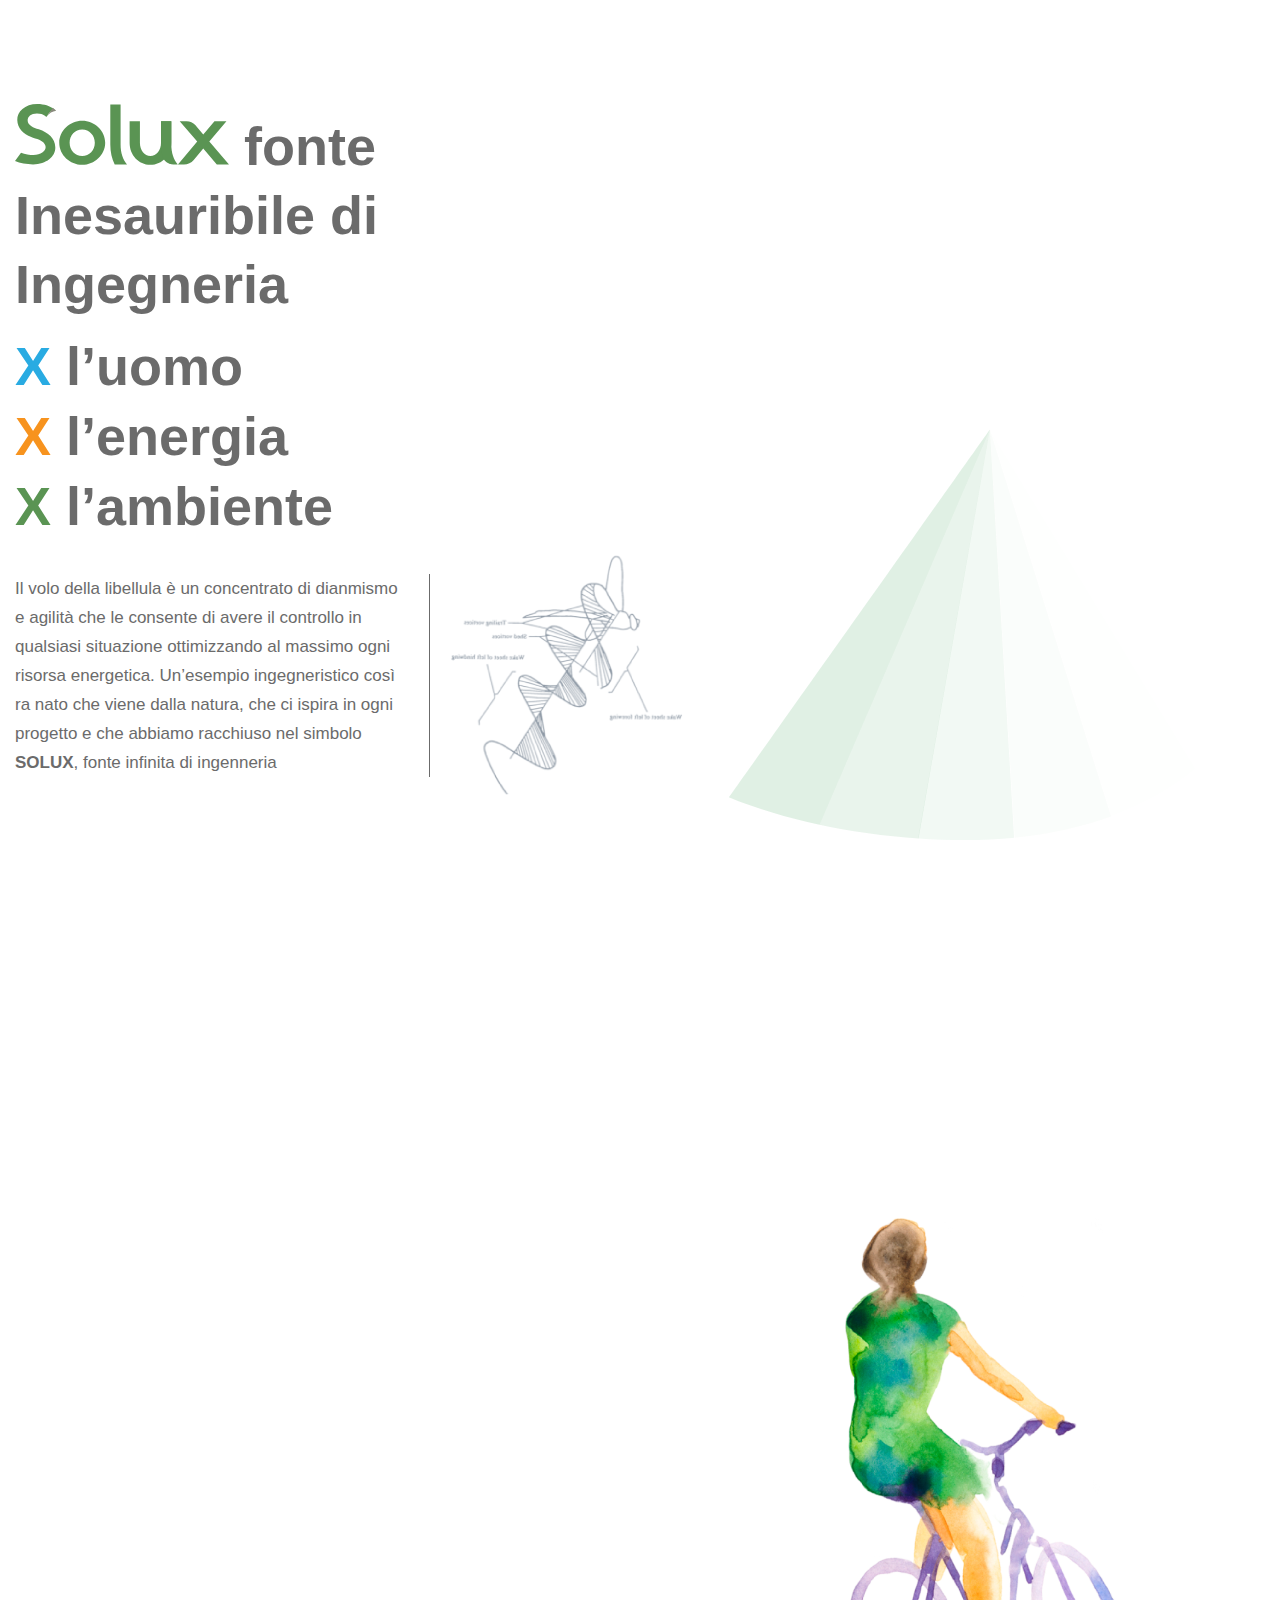
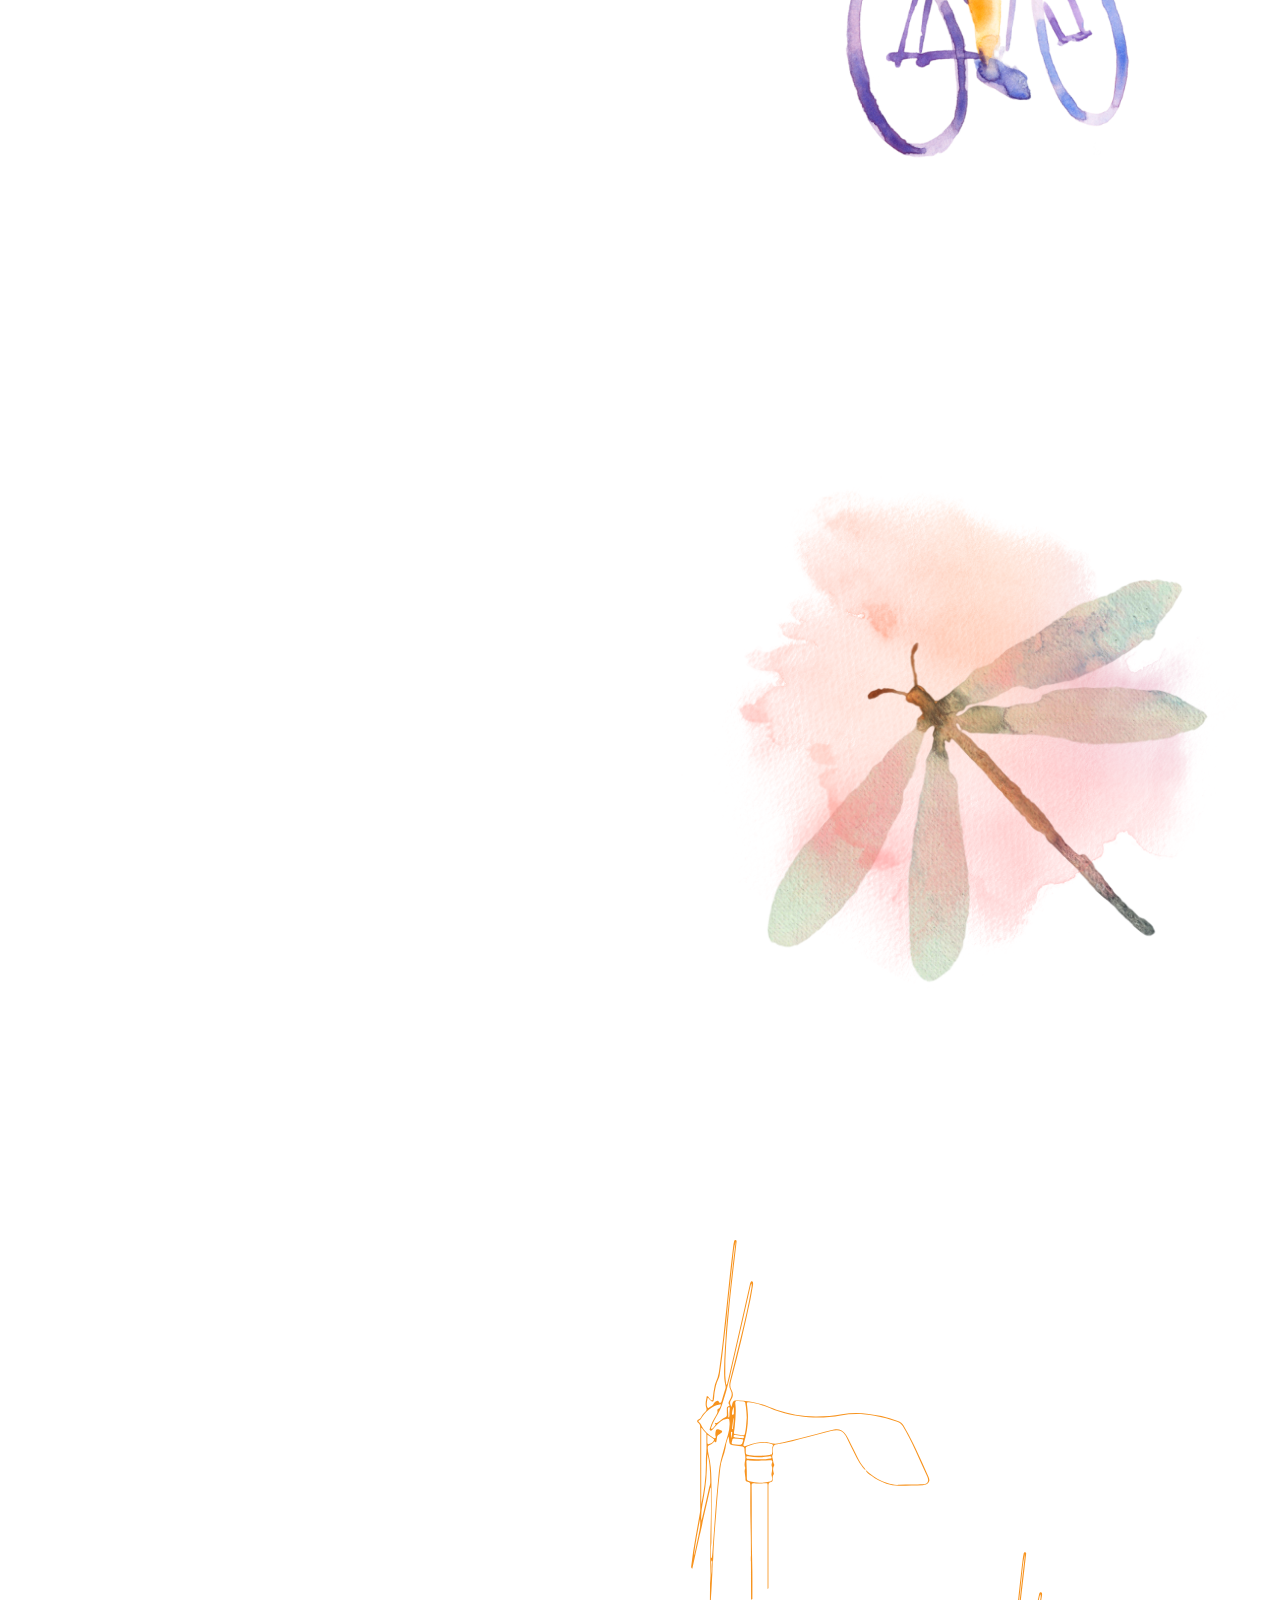
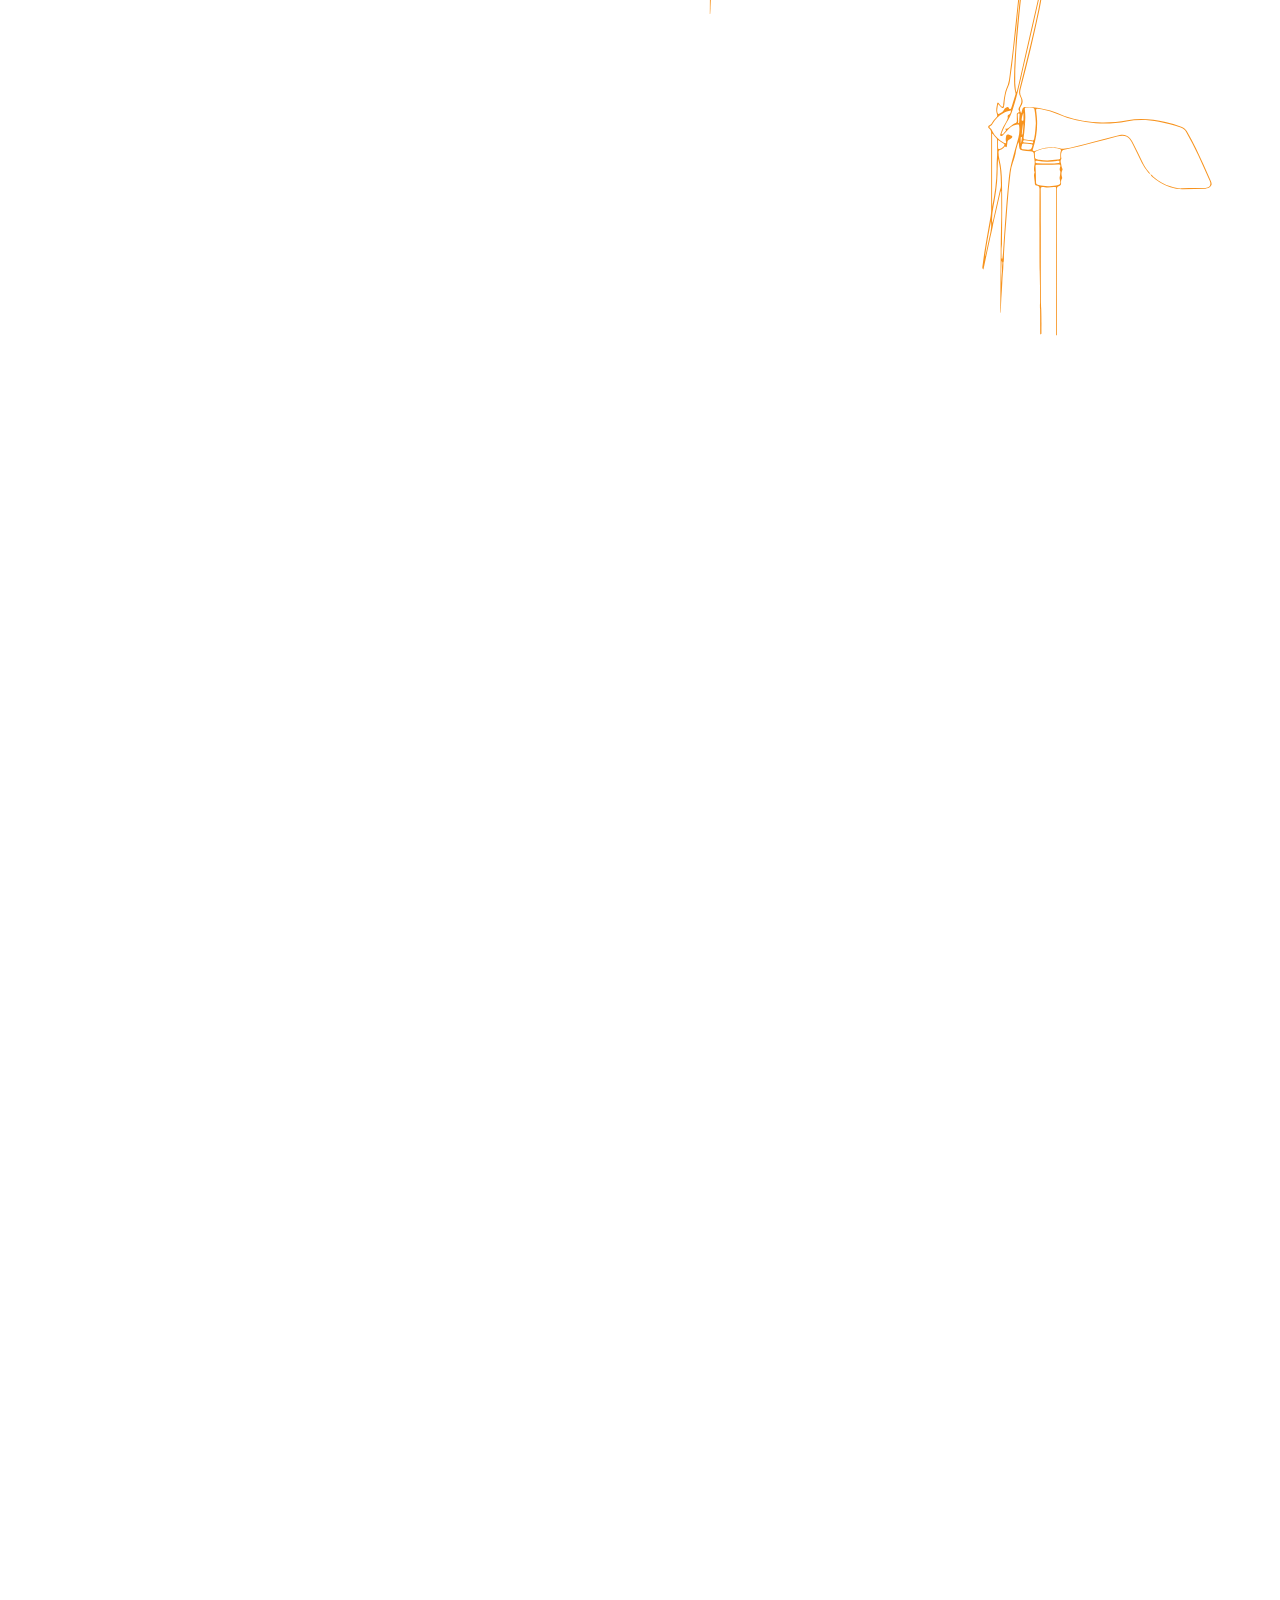
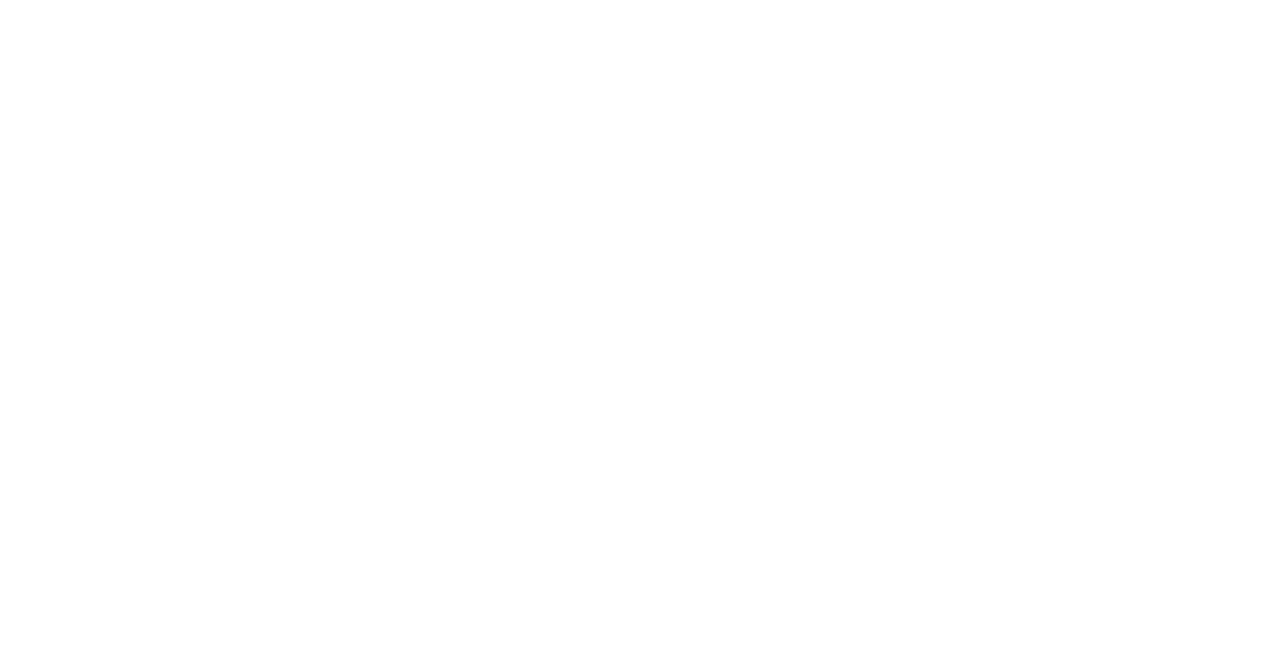
==== commit 45bb6b2f: "dadsada" ====
--- a/index.html
+++ b/index.html
@@ -1,210 +1,16359 @@
 <!DOCTYPE html>
 <html lang="en">
-	<head>
-		<meta charset="UTF-8" />
-		<meta http-equiv="X-UA-Compatible" content="IE=edge" />
-		<meta name="viewport" content="width=device-width, initial-scale=1.0" />
-		<title>SOLUX</title>
-		<link rel="stylesheet" href="css/app.css" />
-	</head>
-	<body>
-		<main>
-			<div id="layout_1" class="layout">
-				<div class="hero wrapper">
-						<div class="hero__content">
-							<div class="hero__title">
-								<span class="hero__logo">
-									<img src="img/logos/logo.svg" alt="">
-								</span>
-								fonte Inesauribile di Ingegneria
-							</div>
-	
-							<div class="hero__mid">
-								<div class="hero__mid-item"><span>X</span>&nbsp;l’uomo</div>
-								<div class="hero__mid-item"><span>X</span>&nbsp;l’energia</div>
-								<div class="hero__mid-item"><span>X</span>&nbsp;l’ambiente</div>
-							</div>
-	
-							<div class="hero__info">
-								<p class="hero__desc">
-									Il volo della libellula è un concentrato di dianmismo e
-									agilità che le consente di avere il controllo in qualsiasi
-									situazione ottimizzando al massimo ogni risorsa
-									energetica.
-									Un’esempio ingegneristico così ra nato che viene dalla
-									natura, che ci ispira in ogni progetto e che abbiamo racchiuso
-									nel simbolo <b>SOLUX</b>, fonte infinita di ingenneria
-								</p>
-								<span class="hero__sketch">
-									<img src="img/sketch.png" alt="">
-								</span>
-							</div>
-						</div>
+  <head>
+    <meta charset="UTF-8" />
+    <meta http-equiv="X-UA-Compatible" content="IE=edge" />
+    <meta name="viewport" content="width=device-width, initial-scale=1.0" />
+    <title>SOLUX</title>
+    <link rel="stylesheet" href="css/app.css" />
+  </head>
+  <body>
+    <main>
+      <div id="layout_1" class="layout">
+        <div class="hero wrapper">
+          <div class="hero__content">
+            <div class="hero__title">
+              <span class="hero__logo">
+                <img src="img/logos/logo.svg" alt="" />
+              </span>
+              fonte Inesauribile di Ingegneria
+            </div>
 
-						<div class="hero__graphic">
+            <div class="hero__mid">
+              <div class="hero__mid-item"><span>X</span>&nbsp;l’uomo</div>
+              <div class="hero__mid-item"><span>X</span>&nbsp;l’energia</div>
+              <div class="hero__mid-item"><span>X</span>&nbsp;l’ambiente</div>
+            </div>
+
+            <div class="hero__info">
+              <p class="hero__desc">
+                Il volo della libellula è un concentrato di dianmismo e agilità
+                che le consente di avere il controllo in qualsiasi situazione
+                ottimizzando al massimo ogni risorsa energetica. Un’esempio
+                ingegneristico così ra nato che viene dalla natura, che ci
+                ispira in ogni progetto e che abbiamo racchiuso nel simbolo
+                <b>SOLUX</b>, fonte infinita di ingenneria
+              </p>
+              <span class="hero__sketch">
+                <img src="img/sketch.png" alt="" />
+              </span>
+            </div>
+          </div>
+
+          <!-- <div class="hero__graphic">
 							<img src="img/graphics/layout_1.svg" alt="">
-						</div>
-					</div>
-			</div>
-			<div id="layout_2" class="layout">
-				<div class="content wrapper">
-					<div class="content__inner">
-						<span class="content__pre-text">Ingegneria per l’uomo</span>
-						<h2 class="content__title">Persone ingegnose generano l’ingegneria per le persone</h2>
-						<p class="content__description">
-							Lorem ipsum dolor sit amet, consectetuer adipiscing elit, sed diam
-							nonummy nibh euismod tincidunt ut laoreet dolore magna aliquam
-							erat volutpat. Ut wisi enim ad minim veniam, quis nostrud exerci
-							tation ullamcorper suscipit lobortis nisl ut aliquip ex ea commodo
-							consequat. 
-						</p>
-						<a href="#" class="content__link">Scopri -></a>
-					</div>
-					<div class="content__graphic">
-						<img class="bike" src="img/graphics/bike.png" alt="">
-						<img src="img/graphics/layout_2.svg" alt="">
-					</div>
-				</div>
-			</div>
-			<div id="layout_3" class="layout">
-				<div class="content wrapper">
-					<div class="content__inner">
-						<span class="content__pre-text">Ingegneria per l’ambiente</span>
-						<h2 class="content__title">Fonte di ispirazione infinita da osservare, replicare e tutelare.</h2>
-						<p class="content__description">
-							L’armonia tra tutti gli elementi... <br /><br />
+						</div> -->
+          <div id="lottie"></div>
+        </div>
+      </div>
+      <div id="layout_2" class="layout">
+        <div class="content wrapper">
+          <div class="content__inner">
+            <span class="content__pre-text">Ingegneria per l’uomo</span>
+            <h2 class="content__title">
+              Persone ingegnose generano l’ingegneria per le persone
+            </h2>
+            <p class="content__description">
+              Lorem ipsum dolor sit amet, consectetuer adipiscing elit, sed diam
+              nonummy nibh euismod tincidunt ut laoreet dolore magna aliquam
+              erat volutpat. Ut wisi enim ad minim veniam, quis nostrud exerci
+              tation ullamcorper suscipit lobortis nisl ut aliquip ex ea commodo
+              consequat.
+            </p>
+            <a href="#" class="content__link">Scopri -></a>
+          </div>
+          <div class="content__graphic">
+            <img class="bike" src="img/graphics/bike.png" alt="" />
+            <img src="img/graphics/layout_2.svg" alt="" />
+          </div>
+        </div>
+      </div>
+      <div id="layout_3" class="layout">
+        <div class="content wrapper">
+          <div class="content__inner">
+            <span class="content__pre-text">Ingegneria per l’ambiente</span>
+            <h2 class="content__title">
+              Fonte di ispirazione infinita da osservare, replicare e tutelare.
+            </h2>
+            <p class="content__description">
+              L’armonia tra tutti gli elementi... <br /><br />
 
-							Lorem ipsum dolor sit amet, consectetuer adipiscing elit, sed diam
-							nonummy nibh euismod tincidunt ut laoreet dolore magna aliquam
-							erat volutpat. Ut wisi enim ad minim veniam, quis nostrud exerci
-							tation ullamcorper suscipit lobortis nisl ut aliquip ex ea commodo
-							consequat.
-						</p>
-						<a href="#" class="content__link">Scopri -></a>
-					</div>
-					<div class="content__graphic">
-						<img class="dragonfly" src="img/graphics/dragonfly.png" alt="">
-						<img class="smoke" src="img/graphics/smoke.png" alt="">
-						<img src="img/graphics/layout_2.svg" alt="">
-					</div>
-				</div>
-			</div>
-			<div id="layout_4" class="layout">
-				<div class="content wrapper">
-					<div class="content__inner">
-						<span class="content__pre-text">Ingegneria per l’energia</span>
-						<h2 class="content__title">Realizzare ora la transazione energetica</h2>
-						<p class="content__description">
-							Lorem ipsum dolor sit amet, consectetuer adipiscing elit, sed diam
-							nonummy nibh euismod tincidunt ut laoreet dolore magna aliquam
-							erat volutpat. Ut wisi enim ad minim veniam, quis nostrud exerci
-							tation ullamcorper suscipit lobortis nisl ut aliquip ex ea commodo
-							consequat. 
-						</p>
-						<a href="#" class="content__link">Scopri -></a>
-					</div>
-					<div class="content__graphic">
-						<img class="vert vert_1" src="img/graphics/vert_1.svg" alt="">
-						<img class="vert vert_2" src="img/graphics/vert_2.svg" alt="">
-						<img class="vert vert_3" src="img/graphics/vert_3.svg" alt="">
-						<img src="img/graphics/layout_2.svg" alt="">
-					</div>
-				</div>
-			</div>
-			<div id="layout_5" class="layout">
-				<div class="invest wrapper">
-					<span class="invest__pre-title">Approccio SOLUX</span>
-					<p class="invest__pre-description">
-						Lorem ipsum dolor sit amet, consectetuer adipiscing elit, sed diam
-						nonummy nibh euismod tincidunt ut laoreet dolore magna aliquam
-						erat volutpat. Ut wisi enim ad minim veniam, quis nostrud exerci
-						tation ullamcorper suscipit lobortis nisl ut aliquip ex ea commodo
-						consequat. 
-					</p>
+              Lorem ipsum dolor sit amet, consectetuer adipiscing elit, sed diam
+              nonummy nibh euismod tincidunt ut laoreet dolore magna aliquam
+              erat volutpat. Ut wisi enim ad minim veniam, quis nostrud exerci
+              tation ullamcorper suscipit lobortis nisl ut aliquip ex ea commodo
+              consequat.
+            </p>
+            <a href="#" class="content__link">Scopri -></a>
+          </div>
+          <div class="content__graphic">
+            <img class="dragonfly" src="img/graphics/dragonfly.png" alt="" />
+            <img class="smoke" src="img/graphics/smoke.png" alt="" />
+            <img src="img/graphics/layout_2.svg" alt="" />
+          </div>
+        </div>
+      </div>
+      <div id="layout_4" class="layout">
+        <div class="content wrapper">
+          <div class="content__inner">
+            <span class="content__pre-text">Ingegneria per l’energia</span>
+            <h2 class="content__title">
+              Realizzare ora la transazione energetica
+            </h2>
+            <p class="content__description">
+              Lorem ipsum dolor sit amet, consectetuer adipiscing elit, sed diam
+              nonummy nibh euismod tincidunt ut laoreet dolore magna aliquam
+              erat volutpat. Ut wisi enim ad minim veniam, quis nostrud exerci
+              tation ullamcorper suscipit lobortis nisl ut aliquip ex ea commodo
+              consequat.
+            </p>
+            <a href="#" class="content__link">Scopri -></a>
+          </div>
+          <div class="content__graphic">
+            <img class="vert vert_1" src="img/graphics/vert_1.svg" alt="" />
+            <img class="vert vert_2" src="img/graphics/vert_2.svg" alt="" />
+            <img class="vert vert_3" src="img/graphics/vert_3.svg" alt="" />
+            <img src="img/graphics/layout_2.svg" alt="" />
+          </div>
+        </div>
+      </div>
+      <div id="layout_5" class="layout">
+        <div class="invest wrapper">
+          <span class="invest__pre-title">Approccio SOLUX</span>
+          <p class="invest__pre-description">
+            Lorem ipsum dolor sit amet, consectetuer adipiscing elit, sed diam
+            nonummy nibh euismod tincidunt ut laoreet dolore magna aliquam erat
+            volutpat. Ut wisi enim ad minim veniam, quis nostrud exerci tation
+            ullamcorper suscipit lobortis nisl ut aliquip ex ea commodo
+            consequat.
+          </p>
 
-					<div class="invest__title">
-						<b>Punto di performance,</b> l’equilibrio perfetto tra investimenti e risultati 
-					</div>
+          <div class="invest__title">
+            <b>Punto di performance,</b> l’equilibrio perfetto tra investimenti
+            e risultati
+          </div>
 
-					<div class="invest__graphic">
-						<img class="gr1" src="img/graphics/GR1.svg" alt="">
-					</div>
+          <div class="invest__graphic">
+            <img class="gr1" src="img/graphics/GR1.svg" alt="" />
+          </div>
 
-					<div class="invest__list">
-						<ul>
-							<li class="invest__list-item">
-								<div class="invest__list-num">3</div>
-								<div class="invest__list-inner">
-									<span class="invest__list-title">Mantenimento</span>
-									<p class="invest__list-description">
-										rat volutpat. Ut wisi enim ad minim veniam, quis nostkkrud exerci
-										tation ullamcorper suscipit lobortis nisl ut aliquip ex ea commodo
-									</p>
-								</div>
-							</li>
-							<li class="invest__list-item">
-								<div class="invest__list-num">2</div>
-								<div class="invest__list-inner">
-									<span class="invest__list-title">Supervisione</span>
-									<p class="invest__list-description">
-										rat volutpat. Ut wisi enim ad minim veniam, quis nostkkrud exerci
-										tation ullamcorper suscipit lobortis nisl ut aliquip ex ea commodo
-									</p>
-								</div>
-							</li>
-							<li class="invest__list-item">
-								<div class="invest__list-num">1</div>
-								<div class="invest__list-inner">
-									<span class="invest__list-title">Progetto</span>
-									<p class="invest__list-description">
-										rat volutpat. Ut wisi enim ad minim veniam, quis nostkkrud exerci
-										tation ullamcorper suscipit lobortis nisl ut aliquip ex ea commodo 
-									</p>
-								</div>
-							</li>
-							<li class="invest__list-item">
-								<div class="invest__list-num">3</div>
-								<div class="invest__list-inner">
-									<span class="invest__list-title">Etical company tagets</span>
-									<p class="invest__list-description">
-										rat volutpat. Ut wisi enim ad minim veniam, quis nostkkrud exerci
-										tation ullamcorper suscipit lobortis nisl ut aliquip ex ea commodo 
-									</p>
-								</div>
-							</li>
-							<li class="invest__list-item">
-								<div class="invest__list-num">2</div>
-								<div class="invest__list-inner">
-									<span class="invest__list-title">Budget</span>
-									<p class="invest__list-description">
-										rat volutpat. Ut wisi enim ad minim veniam, quis nostkkrud exerci
-										tation ullamcorper suscipit lobortis nisl ut aliquip ex ea commodo 
-									</p>
-								</div>
-							</li>
-							<li class="invest__list-item">
-								<div class="invest__list-num">1</div>
-								<div class="invest__list-inner">
-									<span class="invest__list-title">Businnes targets</span>
-									<p class="invest__list-description">
-										rat volutpat. Ut wisi enim ad minim veniam, quis nostkkrud exerci
-										tation ullamcorper suscipit lobortis nisl ut aliquip ex ea commodo 
-									</p>
-								</div>
-							</li>
-						</ul>
-						<div class="invest__list-svg">
-							<img src="img/graphics/list.svg" alt="">
-						</div>
-					</div>
-				</div>
-			</div>
-		</main>
+          <div class="invest__list">
+            <ul>
+              <li class="invest__list-item">
+                <div class="invest__list-num">3</div>
+                <div class="invest__list-inner">
+                  <span class="invest__list-title">Mantenimento</span>
+                  <p class="invest__list-description">
+                    rat volutpat. Ut wisi enim ad minim veniam, quis nostkkrud
+                    exerci tation ullamcorper suscipit lobortis nisl ut aliquip
+                    ex ea commodo
+                  </p>
+                </div>
+              </li>
+              <li class="invest__list-item">
+                <div class="invest__list-num">2</div>
+                <div class="invest__list-inner">
+                  <span class="invest__list-title">Supervisione</span>
+                  <p class="invest__list-description">
+                    rat volutpat. Ut wisi enim ad minim veniam, quis nostkkrud
+                    exerci tation ullamcorper suscipit lobortis nisl ut aliquip
+                    ex ea commodo
+                  </p>
+                </div>
+              </li>
+              <li class="invest__list-item">
+                <div class="invest__list-num">1</div>
+                <div class="invest__list-inner">
+                  <span class="invest__list-title">Progetto</span>
+                  <p class="invest__list-description">
+                    rat volutpat. Ut wisi enim ad minim veniam, quis nostkkrud
+                    exerci tation ullamcorper suscipit lobortis nisl ut aliquip
+                    ex ea commodo
+                  </p>
+                </div>
+              </li>
+              <li class="invest__list-item">
+                <div class="invest__list-num">3</div>
+                <div class="invest__list-inner">
+                  <span class="invest__list-title">Etical company tagets</span>
+                  <p class="invest__list-description">
+                    rat volutpat. Ut wisi enim ad minim veniam, quis nostkkrud
+                    exerci tation ullamcorper suscipit lobortis nisl ut aliquip
+                    ex ea commodo
+                  </p>
+                </div>
+              </li>
+              <li class="invest__list-item">
+                <div class="invest__list-num">2</div>
+                <div class="invest__list-inner">
+                  <span class="invest__list-title">Budget</span>
+                  <p class="invest__list-description">
+                    rat volutpat. Ut wisi enim ad minim veniam, quis nostkkrud
+                    exerci tation ullamcorper suscipit lobortis nisl ut aliquip
+                    ex ea commodo
+                  </p>
+                </div>
+              </li>
+              <li class="invest__list-item">
+                <div class="invest__list-num">1</div>
+                <div class="invest__list-inner">
+                  <span class="invest__list-title">Businnes targets</span>
+                  <p class="invest__list-description">
+                    rat volutpat. Ut wisi enim ad minim veniam, quis nostkkrud
+                    exerci tation ullamcorper suscipit lobortis nisl ut aliquip
+                    ex ea commodo
+                  </p>
+                </div>
+              </li>
+            </ul>
+            <div class="invest__list-svg">
+              <img src="img/graphics/list.svg" alt="" />
+            </div>
+          </div>
+        </div>
+      </div>
+    </main>
 
+    <script src="https://cdnjs.cloudflare.com/ajax/libs/gsap/3.8.0/gsap.min.js"></script>
+    <script src="js/ScrollMagic.js"></script>
+    <script src="js/animation.gsap.min.js"></script>
+    <script src="js/app.js"></script>
 
-		<script src="https://cdnjs.cloudflare.com/ajax/libs/gsap/3.8.0/gsap.min.js"></script>
-		<script src="js/ScrollMagic.js"></script>
-		<script src="js/animation.gsap.min.js"></script>
-		<script src="js/app.js"></script>
-	</body>
+    <!-- build:scripto -->
+    <script>
+      typeof navigator !== 'undefined' &&
+        (function (root, factory) {
+          if (typeof define === 'function' && define.amd) {
+            define(function () {
+              return factory(root)
+            })
+          } else if (typeof module === 'object' && module.exports) {
+            module.exports = factory(root)
+          } else {
+            root.lottie = factory(root)
+            root.bodymovin = root.lottie
+          }
+        })(window || {}, function (window) {
+          'use strict'
+          var svgNS = 'http://www.w3.org/2000/svg',
+            locationHref = '',
+            initialDefaultFrame = -999999,
+            subframeEnabled = !0,
+            expressionsPlugin,
+            isSafari = /^((?!chrome|android).)*safari/i.test(
+              navigator.userAgent
+            ),
+            cachedColors = {},
+            bm_rounder = Math.round,
+            bm_rnd,
+            bm_pow = Math.pow,
+            bm_sqrt = Math.sqrt,
+            bm_abs = Math.abs,
+            bm_floor = Math.floor,
+            bm_max = Math.max,
+            bm_min = Math.min,
+            blitter = 10,
+            BMMath = {}
+          function ProjectInterface() {
+            return {}
+          }
+          !(function () {
+            var t,
+              e = [
+                'abs',
+                'acos',
+                'acosh',
+                'asin',
+                'asinh',
+                'atan',
+                'atanh',
+                'atan2',
+                'ceil',
+                'cbrt',
+                'expm1',
+                'clz32',
+                'cos',
+                'cosh',
+                'exp',
+                'floor',
+                'fround',
+                'hypot',
+                'imul',
+                'log',
+                'log1p',
+                'log2',
+                'log10',
+                'max',
+                'min',
+                'pow',
+                'random',
+                'round',
+                'sign',
+                'sin',
+                'sinh',
+                'sqrt',
+                'tan',
+                'tanh',
+                'trunc',
+                'E',
+                'LN10',
+                'LN2',
+                'LOG10E',
+                'LOG2E',
+                'PI',
+                'SQRT1_2',
+                'SQRT2'
+              ],
+              r = e.length
+            for (t = 0; t < r; t += 1) BMMath[e[t]] = Math[e[t]]
+          })(),
+            (BMMath.random = Math.random),
+            (BMMath.abs = function (t) {
+              if ('object' === typeof t && t.length) {
+                var e,
+                  r = createSizedArray(t.length),
+                  i = t.length
+                for (e = 0; e < i; e += 1) r[e] = Math.abs(t[e])
+                return r
+              }
+              return Math.abs(t)
+            })
+          var defaultCurveSegments = 150,
+            degToRads = Math.PI / 180,
+            roundCorner = 0.5519
+          function roundValues(t) {
+            bm_rnd = t
+              ? Math.round
+              : function (t) {
+                  return t
+                }
+          }
+          function styleDiv(t) {
+            ;(t.style.position = 'absolute'),
+              (t.style.top = 0),
+              (t.style.left = 0),
+              (t.style.display = 'block'),
+              (t.style.transformOrigin = t.style.webkitTransformOrigin = '0 0'),
+              (t.style.backfaceVisibility = t.style.webkitBackfaceVisibility =
+                'visible'),
+              (t.style.transformStyle =
+                t.style.webkitTransformStyle =
+                t.style.mozTransformStyle =
+                  'preserve-3d')
+          }
+          function BMEnterFrameEvent(t, e, r, i) {
+            ;(this.type = t),
+              (this.currentTime = e),
+              (this.totalTime = r),
+              (this.direction = i < 0 ? -1 : 1)
+          }
+          function BMCompleteEvent(t, e) {
+            ;(this.type = t), (this.direction = e < 0 ? -1 : 1)
+          }
+          function BMCompleteLoopEvent(t, e, r, i) {
+            ;(this.type = t),
+              (this.currentLoop = r),
+              (this.totalLoops = e),
+              (this.direction = i < 0 ? -1 : 1)
+          }
+          function BMSegmentStartEvent(t, e, r) {
+            ;(this.type = t), (this.firstFrame = e), (this.totalFrames = r)
+          }
+          function BMDestroyEvent(t, e) {
+            ;(this.type = t), (this.target = e)
+          }
+          function BMRenderFrameErrorEvent(t, e) {
+            ;(this.type = 'renderFrameError'),
+              (this.nativeError = t),
+              (this.currentTime = e)
+          }
+          function BMConfigErrorEvent(t) {
+            ;(this.type = 'configError'), (this.nativeError = t)
+          }
+          function BMAnimationConfigErrorEvent(t, e) {
+            ;(this.type = t),
+              (this.nativeError = e),
+              (this.currentTime = currentTime)
+          }
+          roundValues(!1)
+          var createElementID =
+              ((G = 0),
+              function () {
+                return '__lottie_element_' + ++G
+              }),
+            G
+          function HSVtoRGB(t, e, r) {
+            var i, s, a, n, o, h, l, p
+            switch (
+              ((h = r * (1 - e)),
+              (l = r * (1 - (o = 6 * t - (n = Math.floor(6 * t))) * e)),
+              (p = r * (1 - (1 - o) * e)),
+              n % 6)
+            ) {
+              case 0:
+                ;(i = r), (s = p), (a = h)
+                break
+              case 1:
+                ;(i = l), (s = r), (a = h)
+                break
+              case 2:
+                ;(i = h), (s = r), (a = p)
+                break
+              case 3:
+                ;(i = h), (s = l), (a = r)
+                break
+              case 4:
+                ;(i = p), (s = h), (a = r)
+                break
+              case 5:
+                ;(i = r), (s = h), (a = l)
+            }
+            return [i, s, a]
+          }
+          function RGBtoHSV(t, e, r) {
+            var i,
+              s = Math.max(t, e, r),
+              a = Math.min(t, e, r),
+              n = s - a,
+              o = 0 === s ? 0 : n / s,
+              h = s / 255
+            switch (s) {
+              case a:
+                i = 0
+                break
+              case t:
+                ;(i = e - r + n * (e < r ? 6 : 0)), (i /= 6 * n)
+                break
+              case e:
+                ;(i = r - t + 2 * n), (i /= 6 * n)
+                break
+              case r:
+                ;(i = t - e + 4 * n), (i /= 6 * n)
+            }
+            return [i, o, h]
+          }
+          function addSaturationToRGB(t, e) {
+            var r = RGBtoHSV(255 * t[0], 255 * t[1], 255 * t[2])
+            return (
+              (r[1] += e),
+              1 < r[1] ? (r[1] = 1) : r[1] <= 0 && (r[1] = 0),
+              HSVtoRGB(r[0], r[1], r[2])
+            )
+          }
+          function addBrightnessToRGB(t, e) {
+            var r = RGBtoHSV(255 * t[0], 255 * t[1], 255 * t[2])
+            return (
+              (r[2] += e),
+              1 < r[2] ? (r[2] = 1) : r[2] < 0 && (r[2] = 0),
+              HSVtoRGB(r[0], r[1], r[2])
+            )
+          }
+          function addHueToRGB(t, e) {
+            var r = RGBtoHSV(255 * t[0], 255 * t[1], 255 * t[2])
+            return (
+              (r[0] += e / 360),
+              1 < r[0] ? (r[0] -= 1) : r[0] < 0 && (r[0] += 1),
+              HSVtoRGB(r[0], r[1], r[2])
+            )
+          }
+          var rgbToHex = (function () {
+            var t,
+              e,
+              i = []
+            for (t = 0; t < 256; t += 1)
+              (e = t.toString(16)), (i[t] = 1 == e.length ? '0' + e : e)
+            return function (t, e, r) {
+              return (
+                t < 0 && (t = 0),
+                e < 0 && (e = 0),
+                r < 0 && (r = 0),
+                '#' + i[t] + i[e] + i[r]
+              )
+            }
+          })()
+          function BaseEvent() {}
+          BaseEvent.prototype = {
+            triggerEvent: function (t, e) {
+              if (this._cbs[t])
+                for (var r = this._cbs[t].length, i = 0; i < r; i++)
+                  this._cbs[t][i](e)
+            },
+            addEventListener: function (t, e) {
+              return (
+                this._cbs[t] || (this._cbs[t] = []),
+                this._cbs[t].push(e),
+                function () {
+                  this.removeEventListener(t, e)
+                }.bind(this)
+              )
+            },
+            removeEventListener: function (t, e) {
+              if (e) {
+                if (this._cbs[t]) {
+                  for (var r = 0, i = this._cbs[t].length; r < i; )
+                    this._cbs[t][r] === e &&
+                      (this._cbs[t].splice(r, 1), (r -= 1), (i -= 1)),
+                      (r += 1)
+                  this._cbs[t].length || (this._cbs[t] = null)
+                }
+              } else this._cbs[t] = null
+            }
+          }
+          var createTypedArray =
+            'function' == typeof Uint8ClampedArray &&
+            'function' == typeof Float32Array
+              ? function (t, e) {
+                  return 'float32' === t
+                    ? new Float32Array(e)
+                    : 'int16' === t
+                    ? new Int16Array(e)
+                    : 'uint8c' === t
+                    ? new Uint8ClampedArray(e)
+                    : void 0
+                }
+              : function (t, e) {
+                  var r,
+                    i = 0,
+                    s = []
+                  switch (t) {
+                    case 'int16':
+                    case 'uint8c':
+                      r = 1
+                      break
+                    default:
+                      r = 1.1
+                  }
+                  for (i = 0; i < e; i += 1) s.push(r)
+                  return s
+                }
+          function createSizedArray(t) {
+            return Array.apply(null, { length: t })
+          }
+          function createNS(t) {
+            return document.createElementNS(svgNS, t)
+          }
+          function createTag(t) {
+            return document.createElement(t)
+          }
+          function DynamicPropertyContainer() {}
+          DynamicPropertyContainer.prototype = {
+            addDynamicProperty: function (t) {
+              ;-1 === this.dynamicProperties.indexOf(t) &&
+                (this.dynamicProperties.push(t),
+                this.container.addDynamicProperty(this),
+                (this._isAnimated = !0))
+            },
+            iterateDynamicProperties: function () {
+              this._mdf = !1
+              var t,
+                e = this.dynamicProperties.length
+              for (t = 0; t < e; t += 1)
+                this.dynamicProperties[t].getValue(),
+                  this.dynamicProperties[t]._mdf && (this._mdf = !0)
+            },
+            initDynamicPropertyContainer: function (t) {
+              ;(this.container = t),
+                (this.dynamicProperties = []),
+                (this._mdf = !1),
+                (this._isAnimated = !1)
+            }
+          }
+          var getBlendMode =
+              ((Pa = {
+                0: 'source-over',
+                1: 'multiply',
+                2: 'screen',
+                3: 'overlay',
+                4: 'darken',
+                5: 'lighten',
+                6: 'color-dodge',
+                7: 'color-burn',
+                8: 'hard-light',
+                9: 'soft-light',
+                10: 'difference',
+                11: 'exclusion',
+                12: 'hue',
+                13: 'saturation',
+                14: 'color',
+                15: 'luminosity'
+              }),
+              function (t) {
+                return Pa[t] || ''
+              }),
+            Pa,
+            Matrix = (function () {
+              var s = Math.cos,
+                a = Math.sin,
+                n = Math.tan,
+                i = Math.round
+              function t() {
+                return (
+                  (this.props[0] = 1),
+                  (this.props[1] = 0),
+                  (this.props[2] = 0),
+                  (this.props[3] = 0),
+                  (this.props[4] = 0),
+                  (this.props[5] = 1),
+                  (this.props[6] = 0),
+                  (this.props[7] = 0),
+                  (this.props[8] = 0),
+                  (this.props[9] = 0),
+                  (this.props[10] = 1),
+                  (this.props[11] = 0),
+                  (this.props[12] = 0),
+                  (this.props[13] = 0),
+                  (this.props[14] = 0),
+                  (this.props[15] = 1),
+                  this
+                )
+              }
+              function e(t) {
+                if (0 === t) return this
+                var e = s(t),
+                  r = a(t)
+                return this._t(e, -r, 0, 0, r, e, 0, 0, 0, 0, 1, 0, 0, 0, 0, 1)
+              }
+              function r(t) {
+                if (0 === t) return this
+                var e = s(t),
+                  r = a(t)
+                return this._t(1, 0, 0, 0, 0, e, -r, 0, 0, r, e, 0, 0, 0, 0, 1)
+              }
+              function o(t) {
+                if (0 === t) return this
+                var e = s(t),
+                  r = a(t)
+                return this._t(e, 0, r, 0, 0, 1, 0, 0, -r, 0, e, 0, 0, 0, 0, 1)
+              }
+              function h(t) {
+                if (0 === t) return this
+                var e = s(t),
+                  r = a(t)
+                return this._t(e, -r, 0, 0, r, e, 0, 0, 0, 0, 1, 0, 0, 0, 0, 1)
+              }
+              function l(t, e) {
+                return this._t(1, e, t, 1, 0, 0)
+              }
+              function p(t, e) {
+                return this.shear(n(t), n(e))
+              }
+              function m(t, e) {
+                var r = s(e),
+                  i = a(e)
+                return this._t(r, i, 0, 0, -i, r, 0, 0, 0, 0, 1, 0, 0, 0, 0, 1)
+                  ._t(1, 0, 0, 0, n(t), 1, 0, 0, 0, 0, 1, 0, 0, 0, 0, 1)
+                  ._t(r, -i, 0, 0, i, r, 0, 0, 0, 0, 1, 0, 0, 0, 0, 1)
+              }
+              function f(t, e, r) {
+                return (
+                  r || 0 === r || (r = 1),
+                  1 === t && 1 === e && 1 === r
+                    ? this
+                    : this._t(t, 0, 0, 0, 0, e, 0, 0, 0, 0, r, 0, 0, 0, 0, 1)
+                )
+              }
+              function c(t, e, r, i, s, a, n, o, h, l, p, m, f, c, d, u) {
+                return (
+                  (this.props[0] = t),
+                  (this.props[1] = e),
+                  (this.props[2] = r),
+                  (this.props[3] = i),
+                  (this.props[4] = s),
+                  (this.props[5] = a),
+                  (this.props[6] = n),
+                  (this.props[7] = o),
+                  (this.props[8] = h),
+                  (this.props[9] = l),
+                  (this.props[10] = p),
+                  (this.props[11] = m),
+                  (this.props[12] = f),
+                  (this.props[13] = c),
+                  (this.props[14] = d),
+                  (this.props[15] = u),
+                  this
+                )
+              }
+              function d(t, e, r) {
+                return (
+                  (r = r || 0),
+                  0 !== t || 0 !== e || 0 !== r
+                    ? this._t(1, 0, 0, 0, 0, 1, 0, 0, 0, 0, 1, 0, t, e, r, 1)
+                    : this
+                )
+              }
+              function u(t, e, r, i, s, a, n, o, h, l, p, m, f, c, d, u) {
+                var y = this.props
+                if (
+                  1 === t &&
+                  0 === e &&
+                  0 === r &&
+                  0 === i &&
+                  0 === s &&
+                  1 === a &&
+                  0 === n &&
+                  0 === o &&
+                  0 === h &&
+                  0 === l &&
+                  1 === p &&
+                  0 === m
+                )
+                  return (
+                    (y[12] = y[12] * t + y[15] * f),
+                    (y[13] = y[13] * a + y[15] * c),
+                    (y[14] = y[14] * p + y[15] * d),
+                    (y[15] = y[15] * u),
+                    (this._identityCalculated = !1),
+                    this
+                  )
+                var g = y[0],
+                  v = y[1],
+                  b = y[2],
+                  E = y[3],
+                  x = y[4],
+                  S = y[5],
+                  P = y[6],
+                  _ = y[7],
+                  A = y[8],
+                  C = y[9],
+                  T = y[10],
+                  k = y[11],
+                  M = y[12],
+                  D = y[13],
+                  w = y[14],
+                  F = y[15]
+                return (
+                  (y[0] = g * t + v * s + b * h + E * f),
+                  (y[1] = g * e + v * a + b * l + E * c),
+                  (y[2] = g * r + v * n + b * p + E * d),
+                  (y[3] = g * i + v * o + b * m + E * u),
+                  (y[4] = x * t + S * s + P * h + _ * f),
+                  (y[5] = x * e + S * a + P * l + _ * c),
+                  (y[6] = x * r + S * n + P * p + _ * d),
+                  (y[7] = x * i + S * o + P * m + _ * u),
+                  (y[8] = A * t + C * s + T * h + k * f),
+                  (y[9] = A * e + C * a + T * l + k * c),
+                  (y[10] = A * r + C * n + T * p + k * d),
+                  (y[11] = A * i + C * o + T * m + k * u),
+                  (y[12] = M * t + D * s + w * h + F * f),
+                  (y[13] = M * e + D * a + w * l + F * c),
+                  (y[14] = M * r + D * n + w * p + F * d),
+                  (y[15] = M * i + D * o + w * m + F * u),
+                  (this._identityCalculated = !1),
+                  this
+                )
+              }
+              function y() {
+                return (
+                  this._identityCalculated ||
+                    ((this._identity = !(
+                      1 !== this.props[0] ||
+                      0 !== this.props[1] ||
+                      0 !== this.props[2] ||
+                      0 !== this.props[3] ||
+                      0 !== this.props[4] ||
+                      1 !== this.props[5] ||
+                      0 !== this.props[6] ||
+                      0 !== this.props[7] ||
+                      0 !== this.props[8] ||
+                      0 !== this.props[9] ||
+                      1 !== this.props[10] ||
+                      0 !== this.props[11] ||
+                      0 !== this.props[12] ||
+                      0 !== this.props[13] ||
+                      0 !== this.props[14] ||
+                      1 !== this.props[15]
+                    )),
+                    (this._identityCalculated = !0)),
+                  this._identity
+                )
+              }
+              function g(t) {
+                for (var e = 0; e < 16; ) {
+                  if (t.props[e] !== this.props[e]) return !1
+                  e += 1
+                }
+                return !0
+              }
+              function v(t) {
+                var e
+                for (e = 0; e < 16; e += 1) t.props[e] = this.props[e]
+              }
+              function b(t) {
+                var e
+                for (e = 0; e < 16; e += 1) this.props[e] = t[e]
+              }
+              function E(t, e, r) {
+                return {
+                  x:
+                    t * this.props[0] +
+                    e * this.props[4] +
+                    r * this.props[8] +
+                    this.props[12],
+                  y:
+                    t * this.props[1] +
+                    e * this.props[5] +
+                    r * this.props[9] +
+                    this.props[13],
+                  z:
+                    t * this.props[2] +
+                    e * this.props[6] +
+                    r * this.props[10] +
+                    this.props[14]
+                }
+              }
+              function x(t, e, r) {
+                return (
+                  t * this.props[0] +
+                  e * this.props[4] +
+                  r * this.props[8] +
+                  this.props[12]
+                )
+              }
+              function S(t, e, r) {
+                return (
+                  t * this.props[1] +
+                  e * this.props[5] +
+                  r * this.props[9] +
+                  this.props[13]
+                )
+              }
+              function P(t, e, r) {
+                return (
+                  t * this.props[2] +
+                  e * this.props[6] +
+                  r * this.props[10] +
+                  this.props[14]
+                )
+              }
+              function _() {
+                var t =
+                    this.props[0] * this.props[5] -
+                    this.props[1] * this.props[4],
+                  e = this.props[5] / t,
+                  r = -this.props[1] / t,
+                  i = -this.props[4] / t,
+                  s = this.props[0] / t,
+                  a =
+                    (this.props[4] * this.props[13] -
+                      this.props[5] * this.props[12]) /
+                    t,
+                  n =
+                    -(
+                      this.props[0] * this.props[13] -
+                      this.props[1] * this.props[12]
+                    ) / t,
+                  o = new Matrix()
+                return (
+                  (o.props[0] = e),
+                  (o.props[1] = r),
+                  (o.props[4] = i),
+                  (o.props[5] = s),
+                  (o.props[12] = a),
+                  (o.props[13] = n),
+                  o
+                )
+              }
+              function A(t) {
+                return this.getInverseMatrix().applyToPointArray(
+                  t[0],
+                  t[1],
+                  t[2] || 0
+                )
+              }
+              function C(t) {
+                var e,
+                  r = t.length,
+                  i = []
+                for (e = 0; e < r; e += 1) i[e] = A(t[e])
+                return i
+              }
+              function T(t, e, r) {
+                var i = createTypedArray('float32', 6)
+                if (this.isIdentity())
+                  (i[0] = t[0]),
+                    (i[1] = t[1]),
+                    (i[2] = e[0]),
+                    (i[3] = e[1]),
+                    (i[4] = r[0]),
+                    (i[5] = r[1])
+                else {
+                  var s = this.props[0],
+                    a = this.props[1],
+                    n = this.props[4],
+                    o = this.props[5],
+                    h = this.props[12],
+                    l = this.props[13]
+                  ;(i[0] = t[0] * s + t[1] * n + h),
+                    (i[1] = t[0] * a + t[1] * o + l),
+                    (i[2] = e[0] * s + e[1] * n + h),
+                    (i[3] = e[0] * a + e[1] * o + l),
+                    (i[4] = r[0] * s + r[1] * n + h),
+                    (i[5] = r[0] * a + r[1] * o + l)
+                }
+                return i
+              }
+              function k(t, e, r) {
+                return this.isIdentity()
+                  ? [t, e, r]
+                  : [
+                      t * this.props[0] +
+                        e * this.props[4] +
+                        r * this.props[8] +
+                        this.props[12],
+                      t * this.props[1] +
+                        e * this.props[5] +
+                        r * this.props[9] +
+                        this.props[13],
+                      t * this.props[2] +
+                        e * this.props[6] +
+                        r * this.props[10] +
+                        this.props[14]
+                    ]
+              }
+              function M(t, e) {
+                if (this.isIdentity()) return t + ',' + e
+                var r = this.props
+                return (
+                  Math.round(100 * (t * r[0] + e * r[4] + r[12])) / 100 +
+                  ',' +
+                  Math.round(100 * (t * r[1] + e * r[5] + r[13])) / 100
+                )
+              }
+              function D() {
+                for (var t = 0, e = this.props, r = 'matrix3d('; t < 16; )
+                  (r += i(1e4 * e[t]) / 1e4),
+                    (r += 15 === t ? ')' : ','),
+                    (t += 1)
+                return r
+              }
+              function w(t) {
+                return (t < 1e-6 && 0 < t) || (-1e-6 < t && t < 0)
+                  ? i(1e4 * t) / 1e4
+                  : t
+              }
+              function F() {
+                var t = this.props
+                return (
+                  'matrix(' +
+                  w(t[0]) +
+                  ',' +
+                  w(t[1]) +
+                  ',' +
+                  w(t[4]) +
+                  ',' +
+                  w(t[5]) +
+                  ',' +
+                  w(t[12]) +
+                  ',' +
+                  w(t[13]) +
+                  ')'
+                )
+              }
+              return function () {
+                ;(this.reset = t),
+                  (this.rotate = e),
+                  (this.rotateX = r),
+                  (this.rotateY = o),
+                  (this.rotateZ = h),
+                  (this.skew = p),
+                  (this.skewFromAxis = m),
+                  (this.shear = l),
+                  (this.scale = f),
+                  (this.setTransform = c),
+                  (this.translate = d),
+                  (this.transform = u),
+                  (this.applyToPoint = E),
+                  (this.applyToX = x),
+                  (this.applyToY = S),
+                  (this.applyToZ = P),
+                  (this.applyToPointArray = k),
+                  (this.applyToTriplePoints = T),
+                  (this.applyToPointStringified = M),
+                  (this.toCSS = D),
+                  (this.to2dCSS = F),
+                  (this.clone = v),
+                  (this.cloneFromProps = b),
+                  (this.equals = g),
+                  (this.inversePoints = C),
+                  (this.inversePoint = A),
+                  (this.getInverseMatrix = _),
+                  (this._t = this.transform),
+                  (this.isIdentity = y),
+                  (this._identity = !0),
+                  (this._identityCalculated = !1),
+                  (this.props = createTypedArray('float32', 16)),
+                  this.reset()
+              }
+            })()
+          !(function (o, h) {
+            var l,
+              p = this,
+              m = 256,
+              f = 6,
+              c = 'random',
+              d = h.pow(m, f),
+              u = h.pow(2, 52),
+              y = 2 * u,
+              g = m - 1
+            function v(t) {
+              var e,
+                r = t.length,
+                n = this,
+                i = 0,
+                s = (n.i = n.j = 0),
+                a = (n.S = [])
+              for (r || (t = [r++]); i < m; ) a[i] = i++
+              for (i = 0; i < m; i++)
+                (a[i] = a[(s = g & (s + t[i % r] + (e = a[i])))]), (a[s] = e)
+              n.g = function (t) {
+                for (var e, r = 0, i = n.i, s = n.j, a = n.S; t--; )
+                  (e = a[(i = g & (i + 1))]),
+                    (r =
+                      r * m +
+                      a[g & ((a[i] = a[(s = g & (s + e))]) + (a[s] = e))])
+                return (n.i = i), (n.j = s), r
+              }
+            }
+            function b(t, e) {
+              return (e.i = t.i), (e.j = t.j), (e.S = t.S.slice()), e
+            }
+            function E(t, e) {
+              for (var r, i = t + '', s = 0; s < i.length; )
+                e[g & s] = g & ((r ^= 19 * e[g & s]) + i.charCodeAt(s++))
+              return x(e)
+            }
+            function x(t) {
+              return String.fromCharCode.apply(0, t)
+            }
+            ;(h['seed' + c] = function (t, e, r) {
+              var i = [],
+                s = E(
+                  (function t(e, r) {
+                    var i,
+                      s = [],
+                      a = typeof e
+                    if (r && 'object' == a)
+                      for (i in e)
+                        try {
+                          s.push(t(e[i], r - 1))
+                        } catch (t) {}
+                    return s.length ? s : 'string' == a ? e : e + '\0'
+                  })(
+                    (e = !0 === e ? { entropy: !0 } : e || {}).entropy
+                      ? [t, x(o)]
+                      : null === t
+                      ? (function () {
+                          try {
+                            if (l) return x(l.randomBytes(m))
+                            var t = new Uint8Array(m)
+                            return (
+                              (p.crypto || p.msCrypto).getRandomValues(t), x(t)
+                            )
+                          } catch (t) {
+                            var e = p.navigator,
+                              r = e && e.plugins
+                            return [+new Date(), p, r, p.screen, x(o)]
+                          }
+                        })()
+                      : t,
+                    3
+                  ),
+                  i
+                ),
+                a = new v(i),
+                n = function () {
+                  for (var t = a.g(f), e = d, r = 0; t < u; )
+                    (t = (t + r) * m), (e *= m), (r = a.g(1))
+                  for (; y <= t; ) (t /= 2), (e /= 2), (r >>>= 1)
+                  return (t + r) / e
+                }
+              return (
+                (n.int32 = function () {
+                  return 0 | a.g(4)
+                }),
+                (n.quick = function () {
+                  return a.g(4) / 4294967296
+                }),
+                (n.double = n),
+                E(x(a.S), o),
+                (
+                  e.pass ||
+                  r ||
+                  function (t, e, r, i) {
+                    return (
+                      i &&
+                        (i.S && b(i, a),
+                        (t.state = function () {
+                          return b(a, {})
+                        })),
+                      r ? ((h[c] = t), e) : t
+                    )
+                  }
+                )(n, s, 'global' in e ? e.global : this == h, e.state)
+              )
+            }),
+              E(h.random(), o)
+          })([], BMMath)
+          var BezierFactory = (function () {
+            var t = {
+                getBezierEasing: function (t, e, r, i, s) {
+                  var a =
+                    s ||
+                    ('bez_' + t + '_' + e + '_' + r + '_' + i).replace(
+                      /\./g,
+                      'p'
+                    )
+                  if (o[a]) return o[a]
+                  var n = new h([t, e, r, i])
+                  return (o[a] = n)
+                }
+              },
+              o = {}
+            var l = 11,
+              p = 1 / (l - 1),
+              e = 'function' == typeof Float32Array
+            function i(t, e) {
+              return 1 - 3 * e + 3 * t
+            }
+            function s(t, e) {
+              return 3 * e - 6 * t
+            }
+            function a(t) {
+              return 3 * t
+            }
+            function m(t, e, r) {
+              return ((i(e, r) * t + s(e, r)) * t + a(e)) * t
+            }
+            function f(t, e, r) {
+              return 3 * i(e, r) * t * t + 2 * s(e, r) * t + a(e)
+            }
+            function h(t) {
+              ;(this._p = t),
+                (this._mSampleValues = e ? new Float32Array(l) : new Array(l)),
+                (this._precomputed = !1),
+                (this.get = this.get.bind(this))
+            }
+            return (
+              (h.prototype = {
+                get: function (t) {
+                  var e = this._p[0],
+                    r = this._p[1],
+                    i = this._p[2],
+                    s = this._p[3]
+                  return (
+                    this._precomputed || this._precompute(),
+                    e === r && i === s
+                      ? t
+                      : 0 === t
+                      ? 0
+                      : 1 === t
+                      ? 1
+                      : m(this._getTForX(t), r, s)
+                  )
+                },
+                _precompute: function () {
+                  var t = this._p[0],
+                    e = this._p[1],
+                    r = this._p[2],
+                    i = this._p[3]
+                  ;(this._precomputed = !0),
+                    (t === e && r === i) || this._calcSampleValues()
+                },
+                _calcSampleValues: function () {
+                  for (var t = this._p[0], e = this._p[2], r = 0; r < l; ++r)
+                    this._mSampleValues[r] = m(r * p, t, e)
+                },
+                _getTForX: function (t) {
+                  for (
+                    var e = this._p[0],
+                      r = this._p[2],
+                      i = this._mSampleValues,
+                      s = 0,
+                      a = 1,
+                      n = l - 1;
+                    a !== n && i[a] <= t;
+                    ++a
+                  )
+                    s += p
+                  var o = s + ((t - i[--a]) / (i[a + 1] - i[a])) * p,
+                    h = f(o, e, r)
+                  return 0.001 <= h
+                    ? (function (t, e, r, i) {
+                        for (var s = 0; s < 4; ++s) {
+                          var a = f(e, r, i)
+                          if (0 === a) return e
+                          e -= (m(e, r, i) - t) / a
+                        }
+                        return e
+                      })(t, o, e, r)
+                    : 0 === h
+                    ? o
+                    : (function (t, e, r, i, s) {
+                        for (
+                          var a, n, o = 0;
+                          0 < (a = m((n = e + (r - e) / 2), i, s) - t)
+                            ? (r = n)
+                            : (e = n),
+                            1e-7 < Math.abs(a) && ++o < 10;
+
+                        );
+                        return n
+                      })(t, s, s + p, e, r)
+                }
+              }),
+              t
+            )
+          })()
+          function extendPrototype(t, e) {
+            var r,
+              i,
+              s = t.length
+            for (r = 0; r < s; r += 1)
+              for (var a in (i = t[r].prototype))
+                i.hasOwnProperty(a) && (e.prototype[a] = i[a])
+          }
+          function getDescriptor(t, e) {
+            return Object.getOwnPropertyDescriptor(t, e)
+          }
+          function createProxyFunction(t) {
+            function e() {}
+            return (e.prototype = t), e
+          }
+          function bezFunction() {
+            Math
+            function y(t, e, r, i, s, a) {
+              var n = t * i + e * s + r * a - s * i - a * t - r * e
+              return -0.001 < n && n < 0.001
+            }
+            var p = function (t, e, r, i) {
+              var s,
+                a,
+                n,
+                o,
+                h,
+                l,
+                p = defaultCurveSegments,
+                m = 0,
+                f = [],
+                c = [],
+                d = bezier_length_pool.newElement()
+              for (n = r.length, s = 0; s < p; s += 1) {
+                for (h = s / (p - 1), a = l = 0; a < n; a += 1)
+                  (o =
+                    bm_pow(1 - h, 3) * t[a] +
+                    3 * bm_pow(1 - h, 2) * h * r[a] +
+                    3 * (1 - h) * bm_pow(h, 2) * i[a] +
+                    bm_pow(h, 3) * e[a]),
+                    (f[a] = o),
+                    null !== c[a] && (l += bm_pow(f[a] - c[a], 2)),
+                    (c[a] = f[a])
+                l && (m += l = bm_sqrt(l)),
+                  (d.percents[s] = h),
+                  (d.lengths[s] = m)
+              }
+              return (d.addedLength = m), d
+            }
+            function g(t) {
+              ;(this.segmentLength = 0), (this.points = new Array(t))
+            }
+            function v(t, e) {
+              ;(this.partialLength = t), (this.point = e)
+            }
+            var b,
+              t =
+                ((b = {}),
+                function (t, e, r, i) {
+                  var s = (
+                    t[0] +
+                    '_' +
+                    t[1] +
+                    '_' +
+                    e[0] +
+                    '_' +
+                    e[1] +
+                    '_' +
+                    r[0] +
+                    '_' +
+                    r[1] +
+                    '_' +
+                    i[0] +
+                    '_' +
+                    i[1]
+                  ).replace(/\./g, 'p')
+                  if (!b[s]) {
+                    var a,
+                      n,
+                      o,
+                      h,
+                      l,
+                      p,
+                      m,
+                      f = defaultCurveSegments,
+                      c = 0,
+                      d = null
+                    2 === t.length &&
+                      (t[0] != e[0] || t[1] != e[1]) &&
+                      y(t[0], t[1], e[0], e[1], t[0] + r[0], t[1] + r[1]) &&
+                      y(t[0], t[1], e[0], e[1], e[0] + i[0], e[1] + i[1]) &&
+                      (f = 2)
+                    var u = new g(f)
+                    for (o = r.length, a = 0; a < f; a += 1) {
+                      for (
+                        m = createSizedArray(o), l = a / (f - 1), n = p = 0;
+                        n < o;
+                        n += 1
+                      )
+                        (h =
+                          bm_pow(1 - l, 3) * t[n] +
+                          3 * bm_pow(1 - l, 2) * l * (t[n] + r[n]) +
+                          3 * (1 - l) * bm_pow(l, 2) * (e[n] + i[n]) +
+                          bm_pow(l, 3) * e[n]),
+                          (m[n] = h),
+                          null !== d && (p += bm_pow(m[n] - d[n], 2))
+                      ;(c += p = bm_sqrt(p)),
+                        (u.points[a] = new v(p, m)),
+                        (d = m)
+                    }
+                    ;(u.segmentLength = c), (b[s] = u)
+                  }
+                  return b[s]
+                })
+            function M(t, e) {
+              var r = e.percents,
+                i = e.lengths,
+                s = r.length,
+                a = bm_floor((s - 1) * t),
+                n = t * e.addedLength,
+                o = 0
+              if (a === s - 1 || 0 === a || n === i[a]) return r[a]
+              for (var h = i[a] > n ? -1 : 1, l = !0; l; )
+                if (
+                  (i[a] <= n && i[a + 1] > n
+                    ? ((o = (n - i[a]) / (i[a + 1] - i[a])), (l = !1))
+                    : (a += h),
+                  a < 0 || s - 1 <= a)
+                ) {
+                  if (a === s - 1) return r[a]
+                  l = !1
+                }
+              return r[a] + (r[a + 1] - r[a]) * o
+            }
+            var D = createTypedArray('float32', 8)
+            return {
+              getSegmentsLength: function (t) {
+                var e,
+                  r = segments_length_pool.newElement(),
+                  i = t.c,
+                  s = t.v,
+                  a = t.o,
+                  n = t.i,
+                  o = t._length,
+                  h = r.lengths,
+                  l = 0
+                for (e = 0; e < o - 1; e += 1)
+                  (h[e] = p(s[e], s[e + 1], a[e], n[e + 1])),
+                    (l += h[e].addedLength)
+                return (
+                  i &&
+                    o &&
+                    ((h[e] = p(s[e], s[0], a[e], n[0])),
+                    (l += h[e].addedLength)),
+                  (r.totalLength = l),
+                  r
+                )
+              },
+              getNewSegment: function (t, e, r, i, s, a, n) {
+                var o,
+                  h = M((s = s < 0 ? 0 : 1 < s ? 1 : s), n),
+                  l = M((a = 1 < a ? 1 : a), n),
+                  p = t.length,
+                  m = 1 - h,
+                  f = 1 - l,
+                  c = m * m * m,
+                  d = h * m * m * 3,
+                  u = h * h * m * 3,
+                  y = h * h * h,
+                  g = m * m * f,
+                  v = h * m * f + m * h * f + m * m * l,
+                  b = h * h * f + m * h * l + h * m * l,
+                  E = h * h * l,
+                  x = m * f * f,
+                  S = h * f * f + m * l * f + m * f * l,
+                  P = h * l * f + m * l * l + h * f * l,
+                  _ = h * l * l,
+                  A = f * f * f,
+                  C = l * f * f + f * l * f + f * f * l,
+                  T = l * l * f + f * l * l + l * f * l,
+                  k = l * l * l
+                for (o = 0; o < p; o += 1)
+                  (D[4 * o] =
+                    Math.round(
+                      1e3 * (c * t[o] + d * r[o] + u * i[o] + y * e[o])
+                    ) / 1e3),
+                    (D[4 * o + 1] =
+                      Math.round(
+                        1e3 * (g * t[o] + v * r[o] + b * i[o] + E * e[o])
+                      ) / 1e3),
+                    (D[4 * o + 2] =
+                      Math.round(
+                        1e3 * (x * t[o] + S * r[o] + P * i[o] + _ * e[o])
+                      ) / 1e3),
+                    (D[4 * o + 3] =
+                      Math.round(
+                        1e3 * (A * t[o] + C * r[o] + T * i[o] + k * e[o])
+                      ) / 1e3)
+                return D
+              },
+              getPointInSegment: function (t, e, r, i, s, a) {
+                var n = M(s, a),
+                  o = 1 - n
+                return [
+                  Math.round(
+                    1e3 *
+                      (o * o * o * t[0] +
+                        (n * o * o + o * n * o + o * o * n) * r[0] +
+                        (n * n * o + o * n * n + n * o * n) * i[0] +
+                        n * n * n * e[0])
+                  ) / 1e3,
+                  Math.round(
+                    1e3 *
+                      (o * o * o * t[1] +
+                        (n * o * o + o * n * o + o * o * n) * r[1] +
+                        (n * n * o + o * n * n + n * o * n) * i[1] +
+                        n * n * n * e[1])
+                  ) / 1e3
+                ]
+              },
+              buildBezierData: t,
+              pointOnLine2D: y,
+              pointOnLine3D: function (t, e, r, i, s, a, n, o, h) {
+                if (0 === r && 0 === a && 0 === h) return y(t, e, i, s, n, o)
+                var l,
+                  p = Math.sqrt(
+                    Math.pow(i - t, 2) + Math.pow(s - e, 2) + Math.pow(a - r, 2)
+                  ),
+                  m = Math.sqrt(
+                    Math.pow(n - t, 2) + Math.pow(o - e, 2) + Math.pow(h - r, 2)
+                  ),
+                  f = Math.sqrt(
+                    Math.pow(n - i, 2) + Math.pow(o - s, 2) + Math.pow(h - a, 2)
+                  )
+                return (
+                  -1e-4 <
+                    (l =
+                      m < p
+                        ? f < p
+                          ? p - m - f
+                          : f - m - p
+                        : m < f
+                        ? f - m - p
+                        : m - p - f) && l < 1e-4
+                )
+              }
+            }
+          }
+          !(function () {
+            for (
+              var a = 0, t = ['ms', 'moz', 'webkit', 'o'], e = 0;
+              e < t.length && !window.requestAnimationFrame;
+              ++e
+            )
+              (window.requestAnimationFrame =
+                window[t[e] + 'RequestAnimationFrame']),
+                (window.cancelAnimationFrame =
+                  window[t[e] + 'CancelAnimationFrame'] ||
+                  window[t[e] + 'CancelRequestAnimationFrame'])
+            window.requestAnimationFrame ||
+              (window.requestAnimationFrame = function (t, e) {
+                var r = new Date().getTime(),
+                  i = Math.max(0, 16 - (r - a)),
+                  s = setTimeout(function () {
+                    t(r + i)
+                  }, i)
+                return (a = r + i), s
+              }),
+              window.cancelAnimationFrame ||
+                (window.cancelAnimationFrame = function (t) {
+                  clearTimeout(t)
+                })
+          })()
+          var bez = bezFunction()
+          function dataFunctionManager() {
+            function m(t, e, r) {
+              var i,
+                s,
+                a,
+                n,
+                o,
+                h,
+                l = t.length
+              for (s = 0; s < l; s += 1)
+                if ('ks' in (i = t[s]) && !i.completed) {
+                  if (
+                    ((i.completed = !0),
+                    i.tt && (t[s - 1].td = i.tt),
+                    [],
+                    -1,
+                    i.hasMask)
+                  ) {
+                    var p = i.masksProperties
+                    for (n = p.length, a = 0; a < n; a += 1)
+                      if (p[a].pt.k.i) d(p[a].pt.k)
+                      else
+                        for (h = p[a].pt.k.length, o = 0; o < h; o += 1)
+                          p[a].pt.k[o].s && d(p[a].pt.k[o].s[0]),
+                            p[a].pt.k[o].e && d(p[a].pt.k[o].e[0])
+                  }
+                  0 === i.ty
+                    ? ((i.layers = f(i.refId, e)), m(i.layers, e, r))
+                    : 4 === i.ty
+                    ? c(i.shapes)
+                    : 5 == i.ty && u(i, r)
+                }
+            }
+            function f(t, e) {
+              for (var r = 0, i = e.length; r < i; ) {
+                if (e[r].id === t)
+                  return e[r].layers.__used
+                    ? JSON.parse(JSON.stringify(e[r].layers))
+                    : ((e[r].layers.__used = !0), e[r].layers)
+                r += 1
+              }
+            }
+            function c(t) {
+              var e, r, i
+              for (e = t.length - 1; 0 <= e; e -= 1)
+                if ('sh' == t[e].ty) {
+                  if (t[e].ks.k.i) d(t[e].ks.k)
+                  else
+                    for (i = t[e].ks.k.length, r = 0; r < i; r += 1)
+                      t[e].ks.k[r].s && d(t[e].ks.k[r].s[0]),
+                        t[e].ks.k[r].e && d(t[e].ks.k[r].e[0])
+                  !0
+                } else 'gr' == t[e].ty && c(t[e].it)
+            }
+            function d(t) {
+              var e,
+                r = t.i.length
+              for (e = 0; e < r; e += 1)
+                (t.i[e][0] += t.v[e][0]),
+                  (t.i[e][1] += t.v[e][1]),
+                  (t.o[e][0] += t.v[e][0]),
+                  (t.o[e][1] += t.v[e][1])
+            }
+            function o(t, e) {
+              var r = e ? e.split('.') : [100, 100, 100]
+              return (
+                t[0] > r[0] ||
+                (!(r[0] > t[0]) &&
+                  (t[1] > r[1] ||
+                    (!(r[1] > t[1]) &&
+                      (t[2] > r[2] || (!(r[2] > t[2]) && void 0)))))
+              )
+            }
+            var h,
+              r = (function () {
+                var i = [4, 4, 14]
+                function s(t) {
+                  var e,
+                    r,
+                    i,
+                    s = t.length
+                  for (e = 0; e < s; e += 1)
+                    5 === t[e].ty &&
+                      ((r = t[e]),
+                      void 0,
+                      (i = r.t.d),
+                      (r.t.d = { k: [{ s: i, t: 0 }] }))
+                }
+                return function (t) {
+                  if (o(i, t.v) && (s(t.layers), t.assets)) {
+                    var e,
+                      r = t.assets.length
+                    for (e = 0; e < r; e += 1)
+                      t.assets[e].layers && s(t.assets[e].layers)
+                  }
+                }
+              })(),
+              i =
+                ((h = [4, 7, 99]),
+                function (t) {
+                  if (t.chars && !o(h, t.v)) {
+                    var e,
+                      r,
+                      i,
+                      s,
+                      a,
+                      n = t.chars.length
+                    for (e = 0; e < n; e += 1)
+                      if (t.chars[e].data && t.chars[e].data.shapes)
+                        for (
+                          i = (a = t.chars[e].data.shapes[0].it).length, r = 0;
+                          r < i;
+                          r += 1
+                        )
+                          (s = a[r].ks.k).__converted ||
+                            (d(a[r].ks.k), (s.__converted = !0))
+                  }
+                }),
+              s = (function () {
+                var i = [4, 1, 9]
+                function a(t) {
+                  var e,
+                    r,
+                    i,
+                    s = t.length
+                  for (e = 0; e < s; e += 1)
+                    if ('gr' === t[e].ty) a(t[e].it)
+                    else if ('fl' === t[e].ty || 'st' === t[e].ty)
+                      if (t[e].c.k && t[e].c.k[0].i)
+                        for (i = t[e].c.k.length, r = 0; r < i; r += 1)
+                          t[e].c.k[r].s &&
+                            ((t[e].c.k[r].s[0] /= 255),
+                            (t[e].c.k[r].s[1] /= 255),
+                            (t[e].c.k[r].s[2] /= 255),
+                            (t[e].c.k[r].s[3] /= 255)),
+                            t[e].c.k[r].e &&
+                              ((t[e].c.k[r].e[0] /= 255),
+                              (t[e].c.k[r].e[1] /= 255),
+                              (t[e].c.k[r].e[2] /= 255),
+                              (t[e].c.k[r].e[3] /= 255))
+                      else
+                        (t[e].c.k[0] /= 255),
+                          (t[e].c.k[1] /= 255),
+                          (t[e].c.k[2] /= 255),
+                          (t[e].c.k[3] /= 255)
+                }
+                function s(t) {
+                  var e,
+                    r = t.length
+                  for (e = 0; e < r; e += 1) 4 === t[e].ty && a(t[e].shapes)
+                }
+                return function (t) {
+                  if (o(i, t.v) && (s(t.layers), t.assets)) {
+                    var e,
+                      r = t.assets.length
+                    for (e = 0; e < r; e += 1)
+                      t.assets[e].layers && s(t.assets[e].layers)
+                  }
+                }
+              })(),
+              a = (function () {
+                var i = [4, 4, 18]
+                function l(t) {
+                  var e, r, i
+                  for (e = t.length - 1; 0 <= e; e -= 1)
+                    if ('sh' == t[e].ty) {
+                      if (t[e].ks.k.i) t[e].ks.k.c = t[e].closed
+                      else
+                        for (i = t[e].ks.k.length, r = 0; r < i; r += 1)
+                          t[e].ks.k[r].s && (t[e].ks.k[r].s[0].c = t[e].closed),
+                            t[e].ks.k[r].e &&
+                              (t[e].ks.k[r].e[0].c = t[e].closed)
+                      !0
+                    } else 'gr' == t[e].ty && l(t[e].it)
+                }
+                function s(t) {
+                  var e,
+                    r,
+                    i,
+                    s,
+                    a,
+                    n,
+                    o = t.length
+                  for (r = 0; r < o; r += 1) {
+                    if ((e = t[r]).hasMask) {
+                      var h = e.masksProperties
+                      for (s = h.length, i = 0; i < s; i += 1)
+                        if (h[i].pt.k.i) h[i].pt.k.c = h[i].cl
+                        else
+                          for (n = h[i].pt.k.length, a = 0; a < n; a += 1)
+                            h[i].pt.k[a].s && (h[i].pt.k[a].s[0].c = h[i].cl),
+                              h[i].pt.k[a].e && (h[i].pt.k[a].e[0].c = h[i].cl)
+                    }
+                    4 === e.ty && l(e.shapes)
+                  }
+                }
+                return function (t) {
+                  if (o(i, t.v) && (s(t.layers), t.assets)) {
+                    var e,
+                      r = t.assets.length
+                    for (e = 0; e < r; e += 1)
+                      t.assets[e].layers && s(t.assets[e].layers)
+                  }
+                }
+              })()
+            function u(t, e) {
+              0 !== t.t.a.length || 'm' in t.t.p || (t.singleShape = !0)
+            }
+            var t = {
+              completeData: function (t, e) {
+                t.__complete ||
+                  (s(t),
+                  r(t),
+                  i(t),
+                  a(t),
+                  m(t.layers, t.assets, e),
+                  (t.__complete = !0))
+              }
+            }
+            return (
+              (t.checkColors = s),
+              (t.checkChars = i),
+              (t.checkShapes = a),
+              (t.completeLayers = m),
+              t
+            )
+          }
+          var dataManager = dataFunctionManager(),
+            FontManager = (function () {
+              var a = { w: 0, size: 0, shapes: [] },
+                t = []
+              function u(t, e) {
+                var r = createTag('span')
+                r.style.fontFamily = e
+                var i = createTag('span')
+                ;(i.innerHTML = 'giItT1WQy@!-/#'),
+                  (r.style.position = 'absolute'),
+                  (r.style.left = '-10000px'),
+                  (r.style.top = '-10000px'),
+                  (r.style.fontSize = '300px'),
+                  (r.style.fontVariant = 'normal'),
+                  (r.style.fontStyle = 'normal'),
+                  (r.style.fontWeight = 'normal'),
+                  (r.style.letterSpacing = '0'),
+                  r.appendChild(i),
+                  document.body.appendChild(r)
+                var s = i.offsetWidth
+                return (
+                  (i.style.fontFamily = t + ', ' + e),
+                  { node: i, w: s, parent: r }
+                )
+              }
+              t = t.concat([
+                2304, 2305, 2306, 2307, 2362, 2363, 2364, 2364, 2366, 2367,
+                2368, 2369, 2370, 2371, 2372, 2373, 2374, 2375, 2376, 2377,
+                2378, 2379, 2380, 2381, 2382, 2383, 2387, 2388, 2389, 2390,
+                2391, 2402, 2403
+              ])
+              var e = function () {
+                ;(this.fonts = []),
+                  (this.chars = null),
+                  (this.typekitLoaded = 0),
+                  (this.isLoaded = !1),
+                  (this.initTime = Date.now())
+              }
+              return (
+                (e.getCombinedCharacterCodes = function () {
+                  return t
+                }),
+                (e.prototype.addChars = function (t) {
+                  if (t) {
+                    this.chars || (this.chars = [])
+                    var e,
+                      r,
+                      i,
+                      s = t.length,
+                      a = this.chars.length
+                    for (e = 0; e < s; e += 1) {
+                      for (r = 0, i = !1; r < a; )
+                        this.chars[r].style === t[e].style &&
+                          this.chars[r].fFamily === t[e].fFamily &&
+                          this.chars[r].ch === t[e].ch &&
+                          (i = !0),
+                          (r += 1)
+                      i || (this.chars.push(t[e]), (a += 1))
+                    }
+                  }
+                }),
+                (e.prototype.addFonts = function (t, e) {
+                  if (t) {
+                    if (this.chars)
+                      return (this.isLoaded = !0), void (this.fonts = t.list)
+                    var r,
+                      i,
+                      s,
+                      a,
+                      n = t.list,
+                      o = n.length,
+                      h = o
+                    for (r = 0; r < o; r += 1) {
+                      var l,
+                        p,
+                        m = !0
+                      if (
+                        ((n[r].loaded = !1),
+                        (n[r].monoCase = u(n[r].fFamily, 'monospace')),
+                        (n[r].sansCase = u(n[r].fFamily, 'sans-serif')),
+                        n[r].fPath)
+                      ) {
+                        if ('p' === n[r].fOrigin || 3 === n[r].origin) {
+                          if (
+                            (0 <
+                              (l = document.querySelectorAll(
+                                'style[f-forigin="p"][f-family="' +
+                                  n[r].fFamily +
+                                  '"], style[f-origin="3"][f-family="' +
+                                  n[r].fFamily +
+                                  '"]'
+                              )).length && (m = !1),
+                            m)
+                          ) {
+                            var f = createTag('style')
+                            f.setAttribute('f-forigin', n[r].fOrigin),
+                              f.setAttribute('f-origin', n[r].origin),
+                              f.setAttribute('f-family', n[r].fFamily),
+                              (f.type = 'text/css'),
+                              (f.innerHTML =
+                                '@font-face {font-family: ' +
+                                n[r].fFamily +
+                                "; font-style: normal; src: url('" +
+                                n[r].fPath +
+                                "');}"),
+                              e.appendChild(f)
+                          }
+                        } else if ('g' === n[r].fOrigin || 1 === n[r].origin) {
+                          for (
+                            l = document.querySelectorAll(
+                              'link[f-forigin="g"], link[f-origin="1"]'
+                            ),
+                              p = 0;
+                            p < l.length;
+                            p++
+                          )
+                            -1 !== l[p].href.indexOf(n[r].fPath) && (m = !1)
+                          if (m) {
+                            var c = createTag('link')
+                            c.setAttribute('f-forigin', n[r].fOrigin),
+                              c.setAttribute('f-origin', n[r].origin),
+                              (c.type = 'text/css'),
+                              (c.rel = 'stylesheet'),
+                              (c.href = n[r].fPath),
+                              document.body.appendChild(c)
+                          }
+                        } else if ('t' === n[r].fOrigin || 2 === n[r].origin) {
+                          for (
+                            l = document.querySelectorAll(
+                              'script[f-forigin="t"], script[f-origin="2"]'
+                            ),
+                              p = 0;
+                            p < l.length;
+                            p++
+                          )
+                            n[r].fPath === l[p].src && (m = !1)
+                          if (m) {
+                            var d = createTag('link')
+                            d.setAttribute('f-forigin', n[r].fOrigin),
+                              d.setAttribute('f-origin', n[r].origin),
+                              d.setAttribute('rel', 'stylesheet'),
+                              d.setAttribute('href', n[r].fPath),
+                              e.appendChild(d)
+                          }
+                        }
+                      } else (n[r].loaded = !0), (h -= 1)
+                      ;(n[r].helper =
+                        ((i = e),
+                        (s = n[r]),
+                        (a = void 0),
+                        ((a = createNS('text')).style.fontSize = '100px'),
+                        a.setAttribute('font-family', s.fFamily),
+                        a.setAttribute('font-style', s.fStyle),
+                        a.setAttribute('font-weight', s.fWeight),
+                        (a.textContent = '1'),
+                        s.fClass
+                          ? ((a.style.fontFamily = 'inherit'),
+                            a.setAttribute('class', s.fClass))
+                          : (a.style.fontFamily = s.fFamily),
+                        i.appendChild(a),
+                        (createTag('canvas').getContext('2d').font =
+                          s.fWeight + ' ' + s.fStyle + ' 100px ' + s.fFamily),
+                        a)),
+                        (n[r].cache = {}),
+                        this.fonts.push(n[r])
+                    }
+                    0 === h
+                      ? (this.isLoaded = !0)
+                      : setTimeout(this.checkLoadedFonts.bind(this), 100)
+                  } else this.isLoaded = !0
+                }),
+                (e.prototype.getCharData = function (t, e, r) {
+                  for (var i = 0, s = this.chars.length; i < s; ) {
+                    if (
+                      this.chars[i].ch === t &&
+                      this.chars[i].style === e &&
+                      this.chars[i].fFamily === r
+                    )
+                      return this.chars[i]
+                    i += 1
+                  }
+                  return (
+                    (('string' == typeof t && 13 !== t.charCodeAt(0)) || !t) &&
+                      console &&
+                      console.warn &&
+                      console.warn(
+                        'Missing character from exported characters list: ',
+                        t,
+                        e,
+                        r
+                      ),
+                    a
+                  )
+                }),
+                (e.prototype.getFontByName = function (t) {
+                  for (var e = 0, r = this.fonts.length; e < r; ) {
+                    if (this.fonts[e].fName === t) return this.fonts[e]
+                    e += 1
+                  }
+                  return this.fonts[0]
+                }),
+                (e.prototype.measureText = function (t, e, r) {
+                  var i = this.getFontByName(e),
+                    s = t.charCodeAt(0)
+                  if (!i.cache[s + 1]) {
+                    var a = i.helper
+                    if (' ' === t) {
+                      a.textContent = '|' + t + '|'
+                      var n = a.getComputedTextLength()
+                      a.textContent = '||'
+                      var o = a.getComputedTextLength()
+                      i.cache[s + 1] = (n - o) / 100
+                    } else
+                      (a.textContent = t),
+                        (i.cache[s + 1] = a.getComputedTextLength() / 100)
+                  }
+                  return i.cache[s + 1] * r
+                }),
+                (e.prototype.checkLoadedFonts = function () {
+                  var t,
+                    e,
+                    r,
+                    i = this.fonts.length,
+                    s = i
+                  for (t = 0; t < i; t += 1)
+                    this.fonts[t].loaded
+                      ? (s -= 1)
+                      : 'n' === this.fonts[t].fOrigin ||
+                        0 === this.fonts[t].origin
+                      ? (this.fonts[t].loaded = !0)
+                      : ((e = this.fonts[t].monoCase.node),
+                        (r = this.fonts[t].monoCase.w),
+                        e.offsetWidth !== r
+                          ? ((s -= 1), (this.fonts[t].loaded = !0))
+                          : ((e = this.fonts[t].sansCase.node),
+                            (r = this.fonts[t].sansCase.w),
+                            e.offsetWidth !== r &&
+                              ((s -= 1), (this.fonts[t].loaded = !0))),
+                        this.fonts[t].loaded &&
+                          (this.fonts[t].sansCase.parent.parentNode.removeChild(
+                            this.fonts[t].sansCase.parent
+                          ),
+                          this.fonts[t].monoCase.parent.parentNode.removeChild(
+                            this.fonts[t].monoCase.parent
+                          )))
+                  0 !== s && Date.now() - this.initTime < 5e3
+                    ? setTimeout(this.checkLoadedFonts.bind(this), 20)
+                    : setTimeout(
+                        function () {
+                          this.isLoaded = !0
+                        }.bind(this),
+                        0
+                      )
+                }),
+                (e.prototype.loaded = function () {
+                  return this.isLoaded
+                }),
+                e
+              )
+            })(),
+            PropertyFactory = (function () {
+              var m = initialDefaultFrame,
+                s = Math.abs
+              function f(t, e) {
+                var r,
+                  i = this.offsetTime
+                'multidimensional' === this.propType &&
+                  (r = createTypedArray('float32', this.pv.length))
+                for (
+                  var s,
+                    a,
+                    n,
+                    o,
+                    h,
+                    l,
+                    p,
+                    m,
+                    f = e.lastIndex,
+                    c = f,
+                    d = this.keyframes.length - 1,
+                    u = !0;
+                  u;
+
+                ) {
+                  if (
+                    ((s = this.keyframes[c]),
+                    (a = this.keyframes[c + 1]),
+                    c === d - 1 && t >= a.t - i)
+                  ) {
+                    s.h && (s = a), (f = 0)
+                    break
+                  }
+                  if (a.t - i > t) {
+                    f = c
+                    break
+                  }
+                  c < d - 1 ? (c += 1) : ((f = 0), (u = !1))
+                }
+                var y,
+                  g,
+                  v,
+                  b,
+                  E,
+                  x,
+                  S,
+                  P,
+                  _,
+                  A,
+                  C = a.t - i,
+                  T = s.t - i
+                if (s.to) {
+                  s.bezierData ||
+                    (s.bezierData = bez.buildBezierData(
+                      s.s,
+                      a.s || s.e,
+                      s.to,
+                      s.ti
+                    ))
+                  var k = s.bezierData
+                  if (C <= t || t < T) {
+                    var M = C <= t ? k.points.length - 1 : 0
+                    for (o = k.points[M].point.length, n = 0; n < o; n += 1)
+                      r[n] = k.points[M].point[n]
+                  } else {
+                    s.__fnct
+                      ? (m = s.__fnct)
+                      : ((m = BezierFactory.getBezierEasing(
+                          s.o.x,
+                          s.o.y,
+                          s.i.x,
+                          s.i.y,
+                          s.n
+                        ).get),
+                        (s.__fnct = m)),
+                      (h = m((t - T) / (C - T)))
+                    var D,
+                      w = k.segmentLength * h,
+                      F =
+                        e.lastFrame < t && e._lastKeyframeIndex === c
+                          ? e._lastAddedLength
+                          : 0
+                    for (
+                      p =
+                        e.lastFrame < t && e._lastKeyframeIndex === c
+                          ? e._lastPoint
+                          : 0,
+                        u = !0,
+                        l = k.points.length;
+                      u;
+
+                    ) {
+                      if (
+                        ((F += k.points[p].partialLength),
+                        0 === w || 0 === h || p === k.points.length - 1)
+                      ) {
+                        for (o = k.points[p].point.length, n = 0; n < o; n += 1)
+                          r[n] = k.points[p].point[n]
+                        break
+                      }
+                      if (F <= w && w < F + k.points[p + 1].partialLength) {
+                        for (
+                          D = (w - F) / k.points[p + 1].partialLength,
+                            o = k.points[p].point.length,
+                            n = 0;
+                          n < o;
+                          n += 1
+                        )
+                          r[n] =
+                            k.points[p].point[n] +
+                            (k.points[p + 1].point[n] - k.points[p].point[n]) *
+                              D
+                        break
+                      }
+                      p < l - 1 ? (p += 1) : (u = !1)
+                    }
+                    ;(e._lastPoint = p),
+                      (e._lastAddedLength = F - k.points[p].partialLength),
+                      (e._lastKeyframeIndex = c)
+                  }
+                } else {
+                  var I, V, R, B, L
+                  if (
+                    ((d = s.s.length), (y = a.s || s.e), this.sh && 1 !== s.h)
+                  )
+                    if (C <= t) (r[0] = y[0]), (r[1] = y[1]), (r[2] = y[2])
+                    else if (t <= T)
+                      (r[0] = s.s[0]), (r[1] = s.s[1]), (r[2] = s.s[2])
+                    else {
+                      var G = N(s.s),
+                        z = N(y)
+                      ;(g = r),
+                        (v = (function (t, e, r) {
+                          var i,
+                            s,
+                            a,
+                            n,
+                            o,
+                            h = [],
+                            l = t[0],
+                            p = t[1],
+                            m = t[2],
+                            f = t[3],
+                            c = e[0],
+                            d = e[1],
+                            u = e[2],
+                            y = e[3]
+                          ;(s = l * c + p * d + m * u + f * y) < 0 &&
+                            ((s = -s), (c = -c), (d = -d), (u = -u), (y = -y))
+                          o =
+                            1e-6 < 1 - s
+                              ? ((i = Math.acos(s)),
+                                (a = Math.sin(i)),
+                                (n = Math.sin((1 - r) * i) / a),
+                                Math.sin(r * i) / a)
+                              : ((n = 1 - r), r)
+                          return (
+                            (h[0] = n * l + o * c),
+                            (h[1] = n * p + o * d),
+                            (h[2] = n * m + o * u),
+                            (h[3] = n * f + o * y),
+                            h
+                          )
+                        })(G, z, (t - T) / (C - T))),
+                        (b = v[0]),
+                        (E = v[1]),
+                        (x = v[2]),
+                        (S = v[3]),
+                        (P = Math.atan2(
+                          2 * E * S - 2 * b * x,
+                          1 - 2 * E * E - 2 * x * x
+                        )),
+                        (_ = Math.asin(2 * b * E + 2 * x * S)),
+                        (A = Math.atan2(
+                          2 * b * S - 2 * E * x,
+                          1 - 2 * b * b - 2 * x * x
+                        )),
+                        (g[0] = P / degToRads),
+                        (g[1] = _ / degToRads),
+                        (g[2] = A / degToRads)
+                    }
+                  else
+                    for (c = 0; c < d; c += 1)
+                      1 !== s.h &&
+                        (h =
+                          C <= t
+                            ? 1
+                            : t < T
+                            ? 0
+                            : (s.o.x.constructor === Array
+                                ? (s.__fnct || (s.__fnct = []),
+                                  s.__fnct[c]
+                                    ? (m = s.__fnct[c])
+                                    : ((I =
+                                        void 0 === s.o.x[c]
+                                          ? s.o.x[0]
+                                          : s.o.x[c]),
+                                      (V =
+                                        void 0 === s.o.y[c]
+                                          ? s.o.y[0]
+                                          : s.o.y[c]),
+                                      (R =
+                                        void 0 === s.i.x[c]
+                                          ? s.i.x[0]
+                                          : s.i.x[c]),
+                                      (B =
+                                        void 0 === s.i.y[c]
+                                          ? s.i.y[0]
+                                          : s.i.y[c]),
+                                      (m = BezierFactory.getBezierEasing(
+                                        I,
+                                        V,
+                                        R,
+                                        B
+                                      ).get),
+                                      (s.__fnct[c] = m)))
+                                : s.__fnct
+                                ? (m = s.__fnct)
+                                : ((I = s.o.x),
+                                  (V = s.o.y),
+                                  (R = s.i.x),
+                                  (B = s.i.y),
+                                  (m = BezierFactory.getBezierEasing(
+                                    I,
+                                    V,
+                                    R,
+                                    B
+                                  ).get),
+                                  (s.__fnct = m)),
+                              m((t - T) / (C - T)))),
+                        (y = a.s || s.e),
+                        (L = 1 === s.h ? s.s[c] : s.s[c] + (y[c] - s.s[c]) * h),
+                        'multidimensional' === this.propType
+                          ? (r[c] = L)
+                          : (r = L)
+                }
+                return (e.lastIndex = f), r
+              }
+              function N(t) {
+                var e = t[0] * degToRads,
+                  r = t[1] * degToRads,
+                  i = t[2] * degToRads,
+                  s = Math.cos(e / 2),
+                  a = Math.cos(r / 2),
+                  n = Math.cos(i / 2),
+                  o = Math.sin(e / 2),
+                  h = Math.sin(r / 2),
+                  l = Math.sin(i / 2)
+                return [
+                  o * h * n + s * a * l,
+                  o * a * n + s * h * l,
+                  s * h * n - o * a * l,
+                  s * a * n - o * h * l
+                ]
+              }
+              function c() {
+                var t = this.comp.renderedFrame - this.offsetTime,
+                  e = this.keyframes[0].t - this.offsetTime,
+                  r =
+                    this.keyframes[this.keyframes.length - 1].t -
+                    this.offsetTime
+                if (
+                  !(
+                    t === this._caching.lastFrame ||
+                    (this._caching.lastFrame !== m &&
+                      ((this._caching.lastFrame >= r && r <= t) ||
+                        (this._caching.lastFrame < e && t < e)))
+                  )
+                ) {
+                  this._caching.lastFrame >= t &&
+                    ((this._caching._lastKeyframeIndex = -1),
+                    (this._caching.lastIndex = 0))
+                  var i = this.interpolateValue(t, this._caching)
+                  this.pv = i
+                }
+                return (this._caching.lastFrame = t), this.pv
+              }
+              function d(t) {
+                var e
+                if ('unidimensional' === this.propType)
+                  (e = t * this.mult),
+                    1e-5 < s(this.v - e) && ((this.v = e), (this._mdf = !0))
+                else
+                  for (var r = 0, i = this.v.length; r < i; )
+                    (e = t[r] * this.mult),
+                      1e-5 < s(this.v[r] - e) &&
+                        ((this.v[r] = e), (this._mdf = !0)),
+                      (r += 1)
+              }
+              function u() {
+                if (
+                  this.elem.globalData.frameId !== this.frameId &&
+                  this.effectsSequence.length
+                )
+                  if (this.lock) this.setVValue(this.pv)
+                  else {
+                    ;(this.lock = !0), (this._mdf = this._isFirstFrame)
+                    var t,
+                      e = this.effectsSequence.length,
+                      r = this.kf ? this.pv : this.data.k
+                    for (t = 0; t < e; t += 1) r = this.effectsSequence[t](r)
+                    this.setVValue(r),
+                      (this._isFirstFrame = !1),
+                      (this.lock = !1),
+                      (this.frameId = this.elem.globalData.frameId)
+                  }
+              }
+              function y(t) {
+                this.effectsSequence.push(t),
+                  this.container.addDynamicProperty(this)
+              }
+              function n(t, e, r, i) {
+                ;(this.propType = 'unidimensional'),
+                  (this.mult = r || 1),
+                  (this.data = e),
+                  (this.v = r ? e.k * r : e.k),
+                  (this.pv = e.k),
+                  (this._mdf = !1),
+                  (this.elem = t),
+                  (this.container = i),
+                  (this.comp = t.comp),
+                  (this.k = !1),
+                  (this.kf = !1),
+                  (this.vel = 0),
+                  (this.effectsSequence = []),
+                  (this._isFirstFrame = !0),
+                  (this.getValue = u),
+                  (this.setVValue = d),
+                  (this.addEffect = y)
+              }
+              function o(t, e, r, i) {
+                ;(this.propType = 'multidimensional'),
+                  (this.mult = r || 1),
+                  (this.data = e),
+                  (this._mdf = !1),
+                  (this.elem = t),
+                  (this.container = i),
+                  (this.comp = t.comp),
+                  (this.k = !1),
+                  (this.kf = !1),
+                  (this.frameId = -1)
+                var s,
+                  a = e.k.length
+                ;(this.v = createTypedArray('float32', a)),
+                  (this.pv = createTypedArray('float32', a))
+                createTypedArray('float32', a)
+                for (
+                  this.vel = createTypedArray('float32', a), s = 0;
+                  s < a;
+                  s += 1
+                )
+                  (this.v[s] = e.k[s] * this.mult), (this.pv[s] = e.k[s])
+                ;(this._isFirstFrame = !0),
+                  (this.effectsSequence = []),
+                  (this.getValue = u),
+                  (this.setVValue = d),
+                  (this.addEffect = y)
+              }
+              function h(t, e, r, i) {
+                ;(this.propType = 'unidimensional'),
+                  (this.keyframes = e.k),
+                  (this.offsetTime = t.data.st),
+                  (this.frameId = -1),
+                  (this._caching = {
+                    lastFrame: m,
+                    lastIndex: 0,
+                    value: 0,
+                    _lastKeyframeIndex: -1
+                  }),
+                  (this.k = !0),
+                  (this.kf = !0),
+                  (this.data = e),
+                  (this.mult = r || 1),
+                  (this.elem = t),
+                  (this.container = i),
+                  (this.comp = t.comp),
+                  (this.v = m),
+                  (this.pv = m),
+                  (this._isFirstFrame = !0),
+                  (this.getValue = u),
+                  (this.setVValue = d),
+                  (this.interpolateValue = f),
+                  (this.effectsSequence = [c.bind(this)]),
+                  (this.addEffect = y)
+              }
+              function l(t, e, r, i) {
+                this.propType = 'multidimensional'
+                var s,
+                  a,
+                  n,
+                  o,
+                  h,
+                  l = e.k.length
+                for (s = 0; s < l - 1; s += 1)
+                  e.k[s].to &&
+                    e.k[s].s &&
+                    e.k[s + 1] &&
+                    e.k[s + 1].s &&
+                    ((a = e.k[s].s),
+                    (n = e.k[s + 1].s),
+                    (o = e.k[s].to),
+                    (h = e.k[s].ti),
+                    ((2 === a.length &&
+                      (a[0] !== n[0] || a[1] !== n[1]) &&
+                      bez.pointOnLine2D(
+                        a[0],
+                        a[1],
+                        n[0],
+                        n[1],
+                        a[0] + o[0],
+                        a[1] + o[1]
+                      ) &&
+                      bez.pointOnLine2D(
+                        a[0],
+                        a[1],
+                        n[0],
+                        n[1],
+                        n[0] + h[0],
+                        n[1] + h[1]
+                      )) ||
+                      (3 === a.length &&
+                        (a[0] !== n[0] || a[1] !== n[1] || a[2] !== n[2]) &&
+                        bez.pointOnLine3D(
+                          a[0],
+                          a[1],
+                          a[2],
+                          n[0],
+                          n[1],
+                          n[2],
+                          a[0] + o[0],
+                          a[1] + o[1],
+                          a[2] + o[2]
+                        ) &&
+                        bez.pointOnLine3D(
+                          a[0],
+                          a[1],
+                          a[2],
+                          n[0],
+                          n[1],
+                          n[2],
+                          n[0] + h[0],
+                          n[1] + h[1],
+                          n[2] + h[2]
+                        ))) &&
+                      ((e.k[s].to = null), (e.k[s].ti = null)),
+                    a[0] === n[0] &&
+                      a[1] === n[1] &&
+                      0 === o[0] &&
+                      0 === o[1] &&
+                      0 === h[0] &&
+                      0 === h[1] &&
+                      (2 === a.length ||
+                        (a[2] === n[2] && 0 === o[2] && 0 === h[2])) &&
+                      ((e.k[s].to = null), (e.k[s].ti = null)))
+                ;(this.effectsSequence = [c.bind(this)]),
+                  (this.keyframes = e.k),
+                  (this.offsetTime = t.data.st),
+                  (this.k = !0),
+                  (this.kf = !0),
+                  (this._isFirstFrame = !0),
+                  (this.mult = r || 1),
+                  (this.elem = t),
+                  (this.container = i),
+                  (this.comp = t.comp),
+                  (this.getValue = u),
+                  (this.setVValue = d),
+                  (this.interpolateValue = f),
+                  (this.frameId = -1)
+                var p = e.k[0].s.length
+                for (
+                  this.v = createTypedArray('float32', p),
+                    this.pv = createTypedArray('float32', p),
+                    s = 0;
+                  s < p;
+                  s += 1
+                )
+                  (this.v[s] = m), (this.pv[s] = m)
+                ;(this._caching = {
+                  lastFrame: m,
+                  lastIndex: 0,
+                  value: createTypedArray('float32', p)
+                }),
+                  (this.addEffect = y)
+              }
+              return {
+                getProp: function (t, e, r, i, s) {
+                  var a
+                  if (e.k.length)
+                    if ('number' == typeof e.k[0]) a = new o(t, e, i, s)
+                    else
+                      switch (r) {
+                        case 0:
+                          a = new h(t, e, i, s)
+                          break
+                        case 1:
+                          a = new l(t, e, i, s)
+                      }
+                  else a = new n(t, e, i, s)
+                  return a.effectsSequence.length && s.addDynamicProperty(a), a
+                }
+              }
+            })(),
+            TransformPropertyFactory = (function () {
+              var n = [0, 0]
+              function i(t, e, r) {
+                if (
+                  ((this.elem = t),
+                  (this.frameId = -1),
+                  (this.propType = 'transform'),
+                  (this.data = e),
+                  (this.v = new Matrix()),
+                  (this.pre = new Matrix()),
+                  (this.appliedTransformations = 0),
+                  this.initDynamicPropertyContainer(r || t),
+                  e.p && e.p.s
+                    ? ((this.px = PropertyFactory.getProp(
+                        t,
+                        e.p.x,
+                        0,
+                        0,
+                        this
+                      )),
+                      (this.py = PropertyFactory.getProp(t, e.p.y, 0, 0, this)),
+                      e.p.z &&
+                        (this.pz = PropertyFactory.getProp(
+                          t,
+                          e.p.z,
+                          0,
+                          0,
+                          this
+                        )))
+                    : (this.p = PropertyFactory.getProp(
+                        t,
+                        e.p || { k: [0, 0, 0] },
+                        1,
+                        0,
+                        this
+                      )),
+                  e.rx)
+                ) {
+                  if (
+                    ((this.rx = PropertyFactory.getProp(
+                      t,
+                      e.rx,
+                      0,
+                      degToRads,
+                      this
+                    )),
+                    (this.ry = PropertyFactory.getProp(
+                      t,
+                      e.ry,
+                      0,
+                      degToRads,
+                      this
+                    )),
+                    (this.rz = PropertyFactory.getProp(
+                      t,
+                      e.rz,
+                      0,
+                      degToRads,
+                      this
+                    )),
+                    e.or.k[0].ti)
+                  ) {
+                    var i,
+                      s = e.or.k.length
+                    for (i = 0; i < s; i += 1)
+                      e.or.k[i].to = e.or.k[i].ti = null
+                  }
+                  ;(this.or = PropertyFactory.getProp(
+                    t,
+                    e.or,
+                    1,
+                    degToRads,
+                    this
+                  )),
+                    (this.or.sh = !0)
+                } else
+                  this.r = PropertyFactory.getProp(
+                    t,
+                    e.r || { k: 0 },
+                    0,
+                    degToRads,
+                    this
+                  )
+                e.sk &&
+                  ((this.sk = PropertyFactory.getProp(
+                    t,
+                    e.sk,
+                    0,
+                    degToRads,
+                    this
+                  )),
+                  (this.sa = PropertyFactory.getProp(
+                    t,
+                    e.sa,
+                    0,
+                    degToRads,
+                    this
+                  ))),
+                  (this.a = PropertyFactory.getProp(
+                    t,
+                    e.a || { k: [0, 0, 0] },
+                    1,
+                    0,
+                    this
+                  )),
+                  (this.s = PropertyFactory.getProp(
+                    t,
+                    e.s || { k: [100, 100, 100] },
+                    1,
+                    0.01,
+                    this
+                  )),
+                  e.o
+                    ? (this.o = PropertyFactory.getProp(t, e.o, 0, 0.01, t))
+                    : (this.o = { _mdf: !1, v: 1 }),
+                  (this._isDirty = !0),
+                  this.dynamicProperties.length || this.getValue(!0)
+              }
+              return (
+                (i.prototype = {
+                  applyToMatrix: function (t) {
+                    var e = this._mdf
+                    this.iterateDynamicProperties(),
+                      (this._mdf = this._mdf || e),
+                      this.a &&
+                        t.translate(-this.a.v[0], -this.a.v[1], this.a.v[2]),
+                      this.s && t.scale(this.s.v[0], this.s.v[1], this.s.v[2]),
+                      this.sk && t.skewFromAxis(-this.sk.v, this.sa.v),
+                      this.r
+                        ? t.rotate(-this.r.v)
+                        : t
+                            .rotateZ(-this.rz.v)
+                            .rotateY(this.ry.v)
+                            .rotateX(this.rx.v)
+                            .rotateZ(-this.or.v[2])
+                            .rotateY(this.or.v[1])
+                            .rotateX(this.or.v[0]),
+                      this.data.p.s
+                        ? this.data.p.z
+                          ? t.translate(this.px.v, this.py.v, -this.pz.v)
+                          : t.translate(this.px.v, this.py.v, 0)
+                        : t.translate(this.p.v[0], this.p.v[1], -this.p.v[2])
+                  },
+                  getValue: function (t) {
+                    if (this.elem.globalData.frameId !== this.frameId) {
+                      if (
+                        (this._isDirty &&
+                          (this.precalculateMatrix(), (this._isDirty = !1)),
+                        this.iterateDynamicProperties(),
+                        this._mdf || t)
+                      ) {
+                        if (
+                          (this.v.cloneFromProps(this.pre.props),
+                          this.appliedTransformations < 1 &&
+                            this.v.translate(
+                              -this.a.v[0],
+                              -this.a.v[1],
+                              this.a.v[2]
+                            ),
+                          this.appliedTransformations < 2 &&
+                            this.v.scale(this.s.v[0], this.s.v[1], this.s.v[2]),
+                          this.sk &&
+                            this.appliedTransformations < 3 &&
+                            this.v.skewFromAxis(-this.sk.v, this.sa.v),
+                          this.r && this.appliedTransformations < 4
+                            ? this.v.rotate(-this.r.v)
+                            : !this.r &&
+                              this.appliedTransformations < 4 &&
+                              this.v
+                                .rotateZ(-this.rz.v)
+                                .rotateY(this.ry.v)
+                                .rotateX(this.rx.v)
+                                .rotateZ(-this.or.v[2])
+                                .rotateY(this.or.v[1])
+                                .rotateX(this.or.v[0]),
+                          this.autoOriented)
+                        ) {
+                          var e,
+                            r,
+                            i = this.elem.globalData.frameRate
+                          if (
+                            this.p &&
+                            this.p.keyframes &&
+                            this.p.getValueAtTime
+                          )
+                            r =
+                              this.p._caching.lastFrame + this.p.offsetTime <=
+                              this.p.keyframes[0].t
+                                ? ((e = this.p.getValueAtTime(
+                                    (this.p.keyframes[0].t + 0.01) / i,
+                                    0
+                                  )),
+                                  this.p.getValueAtTime(
+                                    this.p.keyframes[0].t / i,
+                                    0
+                                  ))
+                                : this.p._caching.lastFrame +
+                                    this.p.offsetTime >=
+                                  this.p.keyframes[this.p.keyframes.length - 1]
+                                    .t
+                                ? ((e = this.p.getValueAtTime(
+                                    this.p.keyframes[
+                                      this.p.keyframes.length - 1
+                                    ].t / i,
+                                    0
+                                  )),
+                                  this.p.getValueAtTime(
+                                    (this.p.keyframes[
+                                      this.p.keyframes.length - 1
+                                    ].t -
+                                      0.05) /
+                                      i,
+                                    0
+                                  ))
+                                : ((e = this.p.pv),
+                                  this.p.getValueAtTime(
+                                    (this.p._caching.lastFrame +
+                                      this.p.offsetTime -
+                                      0.01) /
+                                      i,
+                                    this.p.offsetTime
+                                  ))
+                          else if (
+                            this.px &&
+                            this.px.keyframes &&
+                            this.py.keyframes &&
+                            this.px.getValueAtTime &&
+                            this.py.getValueAtTime
+                          ) {
+                            ;(e = []), (r = [])
+                            var s = this.px,
+                              a = this.py
+                            s._caching.lastFrame + s.offsetTime <=
+                            s.keyframes[0].t
+                              ? ((e[0] = s.getValueAtTime(
+                                  (s.keyframes[0].t + 0.01) / i,
+                                  0
+                                )),
+                                (e[1] = a.getValueAtTime(
+                                  (a.keyframes[0].t + 0.01) / i,
+                                  0
+                                )),
+                                (r[0] = s.getValueAtTime(
+                                  s.keyframes[0].t / i,
+                                  0
+                                )),
+                                (r[1] = a.getValueAtTime(
+                                  a.keyframes[0].t / i,
+                                  0
+                                )))
+                              : s._caching.lastFrame + s.offsetTime >=
+                                s.keyframes[s.keyframes.length - 1].t
+                              ? ((e[0] = s.getValueAtTime(
+                                  s.keyframes[s.keyframes.length - 1].t / i,
+                                  0
+                                )),
+                                (e[1] = a.getValueAtTime(
+                                  a.keyframes[a.keyframes.length - 1].t / i,
+                                  0
+                                )),
+                                (r[0] = s.getValueAtTime(
+                                  (s.keyframes[s.keyframes.length - 1].t -
+                                    0.01) /
+                                    i,
+                                  0
+                                )),
+                                (r[1] = a.getValueAtTime(
+                                  (a.keyframes[a.keyframes.length - 1].t -
+                                    0.01) /
+                                    i,
+                                  0
+                                )))
+                              : ((e = [s.pv, a.pv]),
+                                (r[0] = s.getValueAtTime(
+                                  (s._caching.lastFrame + s.offsetTime - 0.01) /
+                                    i,
+                                  s.offsetTime
+                                )),
+                                (r[1] = a.getValueAtTime(
+                                  (a._caching.lastFrame + a.offsetTime - 0.01) /
+                                    i,
+                                  a.offsetTime
+                                )))
+                          } else e = r = n
+                          this.v.rotate(-Math.atan2(e[1] - r[1], e[0] - r[0]))
+                        }
+                        this.data.p && this.data.p.s
+                          ? this.data.p.z
+                            ? this.v.translate(this.px.v, this.py.v, -this.pz.v)
+                            : this.v.translate(this.px.v, this.py.v, 0)
+                          : this.v.translate(
+                              this.p.v[0],
+                              this.p.v[1],
+                              -this.p.v[2]
+                            )
+                      }
+                      this.frameId = this.elem.globalData.frameId
+                    }
+                  },
+                  precalculateMatrix: function () {
+                    if (
+                      !this.a.k &&
+                      (this.pre.translate(
+                        -this.a.v[0],
+                        -this.a.v[1],
+                        this.a.v[2]
+                      ),
+                      (this.appliedTransformations = 1),
+                      !this.s.effectsSequence.length)
+                    ) {
+                      if (
+                        (this.pre.scale(this.s.v[0], this.s.v[1], this.s.v[2]),
+                        (this.appliedTransformations = 2),
+                        this.sk)
+                      ) {
+                        if (
+                          this.sk.effectsSequence.length ||
+                          this.sa.effectsSequence.length
+                        )
+                          return
+                        this.pre.skewFromAxis(-this.sk.v, this.sa.v),
+                          (this.appliedTransformations = 3)
+                      }
+                      if (this.r) {
+                        if (this.r.effectsSequence.length) return
+                        this.pre.rotate(-this.r.v),
+                          (this.appliedTransformations = 4)
+                      } else
+                        this.rz.effectsSequence.length ||
+                          this.ry.effectsSequence.length ||
+                          this.rx.effectsSequence.length ||
+                          this.or.effectsSequence.length ||
+                          (this.pre
+                            .rotateZ(-this.rz.v)
+                            .rotateY(this.ry.v)
+                            .rotateX(this.rx.v)
+                            .rotateZ(-this.or.v[2])
+                            .rotateY(this.or.v[1])
+                            .rotateX(this.or.v[0]),
+                          (this.appliedTransformations = 4))
+                    }
+                  },
+                  autoOrient: function () {}
+                }),
+                extendPrototype([DynamicPropertyContainer], i),
+                (i.prototype.addDynamicProperty = function (t) {
+                  this._addDynamicProperty(t),
+                    this.elem.addDynamicProperty(t),
+                    (this._isDirty = !0)
+                }),
+                (i.prototype._addDynamicProperty =
+                  DynamicPropertyContainer.prototype.addDynamicProperty),
+                {
+                  getTransformProperty: function (t, e, r) {
+                    return new i(t, e, r)
+                  }
+                }
+              )
+            })()
+          function ShapePath() {
+            ;(this.c = !1),
+              (this._length = 0),
+              (this._maxLength = 8),
+              (this.v = createSizedArray(this._maxLength)),
+              (this.o = createSizedArray(this._maxLength)),
+              (this.i = createSizedArray(this._maxLength))
+          }
+          ;(ShapePath.prototype.setPathData = function (t, e) {
+            ;(this.c = t), this.setLength(e)
+            for (var r = 0; r < e; )
+              (this.v[r] = point_pool.newElement()),
+                (this.o[r] = point_pool.newElement()),
+                (this.i[r] = point_pool.newElement()),
+                (r += 1)
+          }),
+            (ShapePath.prototype.setLength = function (t) {
+              for (; this._maxLength < t; ) this.doubleArrayLength()
+              this._length = t
+            }),
+            (ShapePath.prototype.doubleArrayLength = function () {
+              ;(this.v = this.v.concat(createSizedArray(this._maxLength))),
+                (this.i = this.i.concat(createSizedArray(this._maxLength))),
+                (this.o = this.o.concat(createSizedArray(this._maxLength))),
+                (this._maxLength *= 2)
+            }),
+            (ShapePath.prototype.setXYAt = function (t, e, r, i, s) {
+              var a
+              switch (
+                ((this._length = Math.max(this._length, i + 1)),
+                this._length >= this._maxLength && this.doubleArrayLength(),
+                r)
+              ) {
+                case 'v':
+                  a = this.v
+                  break
+                case 'i':
+                  a = this.i
+                  break
+                case 'o':
+                  a = this.o
+              }
+              ;(!a[i] || (a[i] && !s)) && (a[i] = point_pool.newElement()),
+                (a[i][0] = t),
+                (a[i][1] = e)
+            }),
+            (ShapePath.prototype.setTripleAt = function (
+              t,
+              e,
+              r,
+              i,
+              s,
+              a,
+              n,
+              o
+            ) {
+              this.setXYAt(t, e, 'v', n, o),
+                this.setXYAt(r, i, 'o', n, o),
+                this.setXYAt(s, a, 'i', n, o)
+            }),
+            (ShapePath.prototype.reverse = function () {
+              var t = new ShapePath()
+              t.setPathData(this.c, this._length)
+              var e = this.v,
+                r = this.o,
+                i = this.i,
+                s = 0
+              this.c &&
+                (t.setTripleAt(
+                  e[0][0],
+                  e[0][1],
+                  i[0][0],
+                  i[0][1],
+                  r[0][0],
+                  r[0][1],
+                  0,
+                  !1
+                ),
+                (s = 1))
+              var a,
+                n = this._length - 1,
+                o = this._length
+              for (a = s; a < o; a += 1)
+                t.setTripleAt(
+                  e[n][0],
+                  e[n][1],
+                  i[n][0],
+                  i[n][1],
+                  r[n][0],
+                  r[n][1],
+                  a,
+                  !1
+                ),
+                  (n -= 1)
+              return t
+            })
+          var ShapePropertyFactory = (function () {
+              var s = -999999
+              function t(t, e, r) {
+                var i,
+                  s,
+                  a,
+                  n,
+                  o,
+                  h,
+                  l,
+                  p,
+                  m,
+                  f = r.lastIndex,
+                  c = this.keyframes
+                if (t < c[0].t - this.offsetTime)
+                  (i = c[0].s[0]), (a = !0), (f = 0)
+                else if (t >= c[c.length - 1].t - this.offsetTime)
+                  (i = c[c.length - 1].s
+                    ? c[c.length - 1].s[0]
+                    : c[c.length - 2].e[0]),
+                    (a = !0)
+                else {
+                  for (
+                    var d, u, y = f, g = c.length - 1, v = !0;
+                    v &&
+                    ((d = c[y]), !((u = c[y + 1]).t - this.offsetTime > t));
+
+                  )
+                    y < g - 1 ? (y += 1) : (v = !1)
+                  if (((f = y), !(a = 1 === d.h))) {
+                    if (t >= u.t - this.offsetTime) p = 1
+                    else if (t < d.t - this.offsetTime) p = 0
+                    else {
+                      var b
+                      d.__fnct
+                        ? (b = d.__fnct)
+                        : ((b = BezierFactory.getBezierEasing(
+                            d.o.x,
+                            d.o.y,
+                            d.i.x,
+                            d.i.y
+                          ).get),
+                          (d.__fnct = b)),
+                        (p = b(
+                          (t - (d.t - this.offsetTime)) /
+                            (u.t - this.offsetTime - (d.t - this.offsetTime))
+                        ))
+                    }
+                    s = u.s ? u.s[0] : d.e[0]
+                  }
+                  i = d.s[0]
+                }
+                for (
+                  h = e._length, l = i.i[0].length, r.lastIndex = f, n = 0;
+                  n < h;
+                  n += 1
+                )
+                  for (o = 0; o < l; o += 1)
+                    (m = a
+                      ? i.i[n][o]
+                      : i.i[n][o] + (s.i[n][o] - i.i[n][o]) * p),
+                      (e.i[n][o] = m),
+                      (m = a
+                        ? i.o[n][o]
+                        : i.o[n][o] + (s.o[n][o] - i.o[n][o]) * p),
+                      (e.o[n][o] = m),
+                      (m = a
+                        ? i.v[n][o]
+                        : i.v[n][o] + (s.v[n][o] - i.v[n][o]) * p),
+                      (e.v[n][o] = m)
+              }
+              function a() {
+                this.paths = this.localShapeCollection
+              }
+              function e(t) {
+                ;(function (t, e) {
+                  if (t._length !== e._length || t.c !== e.c) return !1
+                  var r,
+                    i = t._length
+                  for (r = 0; r < i; r += 1)
+                    if (
+                      t.v[r][0] !== e.v[r][0] ||
+                      t.v[r][1] !== e.v[r][1] ||
+                      t.o[r][0] !== e.o[r][0] ||
+                      t.o[r][1] !== e.o[r][1] ||
+                      t.i[r][0] !== e.i[r][0] ||
+                      t.i[r][1] !== e.i[r][1]
+                    )
+                      return !1
+                  return !0
+                })(this.v, t) ||
+                  ((this.v = shape_pool.clone(t)),
+                  this.localShapeCollection.releaseShapes(),
+                  this.localShapeCollection.addShape(this.v),
+                  (this._mdf = !0),
+                  (this.paths = this.localShapeCollection))
+              }
+              function r() {
+                if (this.elem.globalData.frameId !== this.frameId)
+                  if (this.effectsSequence.length)
+                    if (this.lock) this.setVValue(this.pv)
+                    else {
+                      ;(this.lock = !0), (this._mdf = !1)
+                      var t,
+                        e = this.kf
+                          ? this.pv
+                          : this.data.ks
+                          ? this.data.ks.k
+                          : this.data.pt.k,
+                        r = this.effectsSequence.length
+                      for (t = 0; t < r; t += 1) e = this.effectsSequence[t](e)
+                      this.setVValue(e),
+                        (this.lock = !1),
+                        (this.frameId = this.elem.globalData.frameId)
+                    }
+                  else this._mdf = !1
+              }
+              function n(t, e, r) {
+                ;(this.propType = 'shape'),
+                  (this.comp = t.comp),
+                  (this.container = t),
+                  (this.elem = t),
+                  (this.data = e),
+                  (this.k = !1),
+                  (this.kf = !1),
+                  (this._mdf = !1)
+                var i = 3 === r ? e.pt.k : e.ks.k
+                ;(this.v = shape_pool.clone(i)),
+                  (this.pv = shape_pool.clone(this.v)),
+                  (this.localShapeCollection =
+                    shapeCollection_pool.newShapeCollection()),
+                  (this.paths = this.localShapeCollection),
+                  this.paths.addShape(this.v),
+                  (this.reset = a),
+                  (this.effectsSequence = [])
+              }
+              function i(t) {
+                this.effectsSequence.push(t),
+                  this.container.addDynamicProperty(this)
+              }
+              function o(t, e, r) {
+                ;(this.propType = 'shape'),
+                  (this.comp = t.comp),
+                  (this.elem = t),
+                  (this.container = t),
+                  (this.offsetTime = t.data.st),
+                  (this.keyframes = 3 === r ? e.pt.k : e.ks.k),
+                  (this.k = !0),
+                  (this.kf = !0)
+                var i = this.keyframes[0].s[0].i.length
+                this.keyframes[0].s[0].i[0].length
+                ;(this.v = shape_pool.newElement()),
+                  this.v.setPathData(this.keyframes[0].s[0].c, i),
+                  (this.pv = shape_pool.clone(this.v)),
+                  (this.localShapeCollection =
+                    shapeCollection_pool.newShapeCollection()),
+                  (this.paths = this.localShapeCollection),
+                  this.paths.addShape(this.v),
+                  (this.lastFrame = s),
+                  (this.reset = a),
+                  (this._caching = { lastFrame: s, lastIndex: 0 }),
+                  (this.effectsSequence = [
+                    function () {
+                      var t = this.comp.renderedFrame - this.offsetTime,
+                        e = this.keyframes[0].t - this.offsetTime,
+                        r =
+                          this.keyframes[this.keyframes.length - 1].t -
+                          this.offsetTime,
+                        i = this._caching.lastFrame
+                      return (
+                        (i !== s && ((i < e && t < e) || (r < i && r < t))) ||
+                          ((this._caching.lastIndex =
+                            i < t ? this._caching.lastIndex : 0),
+                          this.interpolateShape(t, this.pv, this._caching)),
+                        (this._caching.lastFrame = t),
+                        this.pv
+                      )
+                    }.bind(this)
+                  ])
+              }
+              ;(n.prototype.interpolateShape = t),
+                (n.prototype.getValue = r),
+                (n.prototype.setVValue = e),
+                (n.prototype.addEffect = i),
+                (o.prototype.getValue = r),
+                (o.prototype.interpolateShape = t),
+                (o.prototype.setVValue = e),
+                (o.prototype.addEffect = i)
+              var h = (function () {
+                  var n = roundCorner
+                  function t(t, e) {
+                    ;(this.v = shape_pool.newElement()),
+                      this.v.setPathData(!0, 4),
+                      (this.localShapeCollection =
+                        shapeCollection_pool.newShapeCollection()),
+                      (this.paths = this.localShapeCollection),
+                      this.localShapeCollection.addShape(this.v),
+                      (this.d = e.d),
+                      (this.elem = t),
+                      (this.comp = t.comp),
+                      (this.frameId = -1),
+                      this.initDynamicPropertyContainer(t),
+                      (this.p = PropertyFactory.getProp(t, e.p, 1, 0, this)),
+                      (this.s = PropertyFactory.getProp(t, e.s, 1, 0, this)),
+                      this.dynamicProperties.length
+                        ? (this.k = !0)
+                        : ((this.k = !1), this.convertEllToPath())
+                  }
+                  return (
+                    (t.prototype = {
+                      reset: a,
+                      getValue: function () {
+                        this.elem.globalData.frameId !== this.frameId &&
+                          ((this.frameId = this.elem.globalData.frameId),
+                          this.iterateDynamicProperties(),
+                          this._mdf && this.convertEllToPath())
+                      },
+                      convertEllToPath: function () {
+                        var t = this.p.v[0],
+                          e = this.p.v[1],
+                          r = this.s.v[0] / 2,
+                          i = this.s.v[1] / 2,
+                          s = 3 !== this.d,
+                          a = this.v
+                        ;(a.v[0][0] = t),
+                          (a.v[0][1] = e - i),
+                          (a.v[1][0] = s ? t + r : t - r),
+                          (a.v[1][1] = e),
+                          (a.v[2][0] = t),
+                          (a.v[2][1] = e + i),
+                          (a.v[3][0] = s ? t - r : t + r),
+                          (a.v[3][1] = e),
+                          (a.i[0][0] = s ? t - r * n : t + r * n),
+                          (a.i[0][1] = e - i),
+                          (a.i[1][0] = s ? t + r : t - r),
+                          (a.i[1][1] = e - i * n),
+                          (a.i[2][0] = s ? t + r * n : t - r * n),
+                          (a.i[2][1] = e + i),
+                          (a.i[3][0] = s ? t - r : t + r),
+                          (a.i[3][1] = e + i * n),
+                          (a.o[0][0] = s ? t + r * n : t - r * n),
+                          (a.o[0][1] = e - i),
+                          (a.o[1][0] = s ? t + r : t - r),
+                          (a.o[1][1] = e + i * n),
+                          (a.o[2][0] = s ? t - r * n : t + r * n),
+                          (a.o[2][1] = e + i),
+                          (a.o[3][0] = s ? t - r : t + r),
+                          (a.o[3][1] = e - i * n)
+                      }
+                    }),
+                    extendPrototype([DynamicPropertyContainer], t),
+                    t
+                  )
+                })(),
+                l = (function () {
+                  function t(t, e) {
+                    ;(this.v = shape_pool.newElement()),
+                      this.v.setPathData(!0, 0),
+                      (this.elem = t),
+                      (this.comp = t.comp),
+                      (this.data = e),
+                      (this.frameId = -1),
+                      (this.d = e.d),
+                      this.initDynamicPropertyContainer(t),
+                      1 === e.sy
+                        ? ((this.ir = PropertyFactory.getProp(
+                            t,
+                            e.ir,
+                            0,
+                            0,
+                            this
+                          )),
+                          (this.is = PropertyFactory.getProp(
+                            t,
+                            e.is,
+                            0,
+                            0.01,
+                            this
+                          )),
+                          (this.convertToPath = this.convertStarToPath))
+                        : (this.convertToPath = this.convertPolygonToPath),
+                      (this.pt = PropertyFactory.getProp(t, e.pt, 0, 0, this)),
+                      (this.p = PropertyFactory.getProp(t, e.p, 1, 0, this)),
+                      (this.r = PropertyFactory.getProp(
+                        t,
+                        e.r,
+                        0,
+                        degToRads,
+                        this
+                      )),
+                      (this.or = PropertyFactory.getProp(t, e.or, 0, 0, this)),
+                      (this.os = PropertyFactory.getProp(
+                        t,
+                        e.os,
+                        0,
+                        0.01,
+                        this
+                      )),
+                      (this.localShapeCollection =
+                        shapeCollection_pool.newShapeCollection()),
+                      this.localShapeCollection.addShape(this.v),
+                      (this.paths = this.localShapeCollection),
+                      this.dynamicProperties.length
+                        ? (this.k = !0)
+                        : ((this.k = !1), this.convertToPath())
+                  }
+                  return (
+                    (t.prototype = {
+                      reset: a,
+                      getValue: function () {
+                        this.elem.globalData.frameId !== this.frameId &&
+                          ((this.frameId = this.elem.globalData.frameId),
+                          this.iterateDynamicProperties(),
+                          this._mdf && this.convertToPath())
+                      },
+                      convertStarToPath: function () {
+                        var t,
+                          e,
+                          r,
+                          i,
+                          s = 2 * Math.floor(this.pt.v),
+                          a = (2 * Math.PI) / s,
+                          n = !0,
+                          o = this.or.v,
+                          h = this.ir.v,
+                          l = this.os.v,
+                          p = this.is.v,
+                          m = (2 * Math.PI * o) / (2 * s),
+                          f = (2 * Math.PI * h) / (2 * s),
+                          c = -Math.PI / 2
+                        c += this.r.v
+                        var d = 3 === this.data.d ? -1 : 1
+                        for (t = this.v._length = 0; t < s; t += 1) {
+                          ;(r = n ? l : p), (i = n ? m : f)
+                          var u = (e = n ? o : h) * Math.cos(c),
+                            y = e * Math.sin(c),
+                            g =
+                              0 === u && 0 === y
+                                ? 0
+                                : y / Math.sqrt(u * u + y * y),
+                            v =
+                              0 === u && 0 === y
+                                ? 0
+                                : -u / Math.sqrt(u * u + y * y)
+                          ;(u += +this.p.v[0]),
+                            (y += +this.p.v[1]),
+                            this.v.setTripleAt(
+                              u,
+                              y,
+                              u - g * i * r * d,
+                              y - v * i * r * d,
+                              u + g * i * r * d,
+                              y + v * i * r * d,
+                              t,
+                              !0
+                            ),
+                            (n = !n),
+                            (c += a * d)
+                        }
+                      },
+                      convertPolygonToPath: function () {
+                        var t,
+                          e = Math.floor(this.pt.v),
+                          r = (2 * Math.PI) / e,
+                          i = this.or.v,
+                          s = this.os.v,
+                          a = (2 * Math.PI * i) / (4 * e),
+                          n = -Math.PI / 2,
+                          o = 3 === this.data.d ? -1 : 1
+                        for (
+                          n += this.r.v, t = this.v._length = 0;
+                          t < e;
+                          t += 1
+                        ) {
+                          var h = i * Math.cos(n),
+                            l = i * Math.sin(n),
+                            p =
+                              0 === h && 0 === l
+                                ? 0
+                                : l / Math.sqrt(h * h + l * l),
+                            m =
+                              0 === h && 0 === l
+                                ? 0
+                                : -h / Math.sqrt(h * h + l * l)
+                          ;(h += +this.p.v[0]),
+                            (l += +this.p.v[1]),
+                            this.v.setTripleAt(
+                              h,
+                              l,
+                              h - p * a * s * o,
+                              l - m * a * s * o,
+                              h + p * a * s * o,
+                              l + m * a * s * o,
+                              t,
+                              !0
+                            ),
+                            (n += r * o)
+                        }
+                        ;(this.paths.length = 0), (this.paths[0] = this.v)
+                      }
+                    }),
+                    extendPrototype([DynamicPropertyContainer], t),
+                    t
+                  )
+                })(),
+                p = (function () {
+                  function t(t, e) {
+                    ;(this.v = shape_pool.newElement()),
+                      (this.v.c = !0),
+                      (this.localShapeCollection =
+                        shapeCollection_pool.newShapeCollection()),
+                      this.localShapeCollection.addShape(this.v),
+                      (this.paths = this.localShapeCollection),
+                      (this.elem = t),
+                      (this.comp = t.comp),
+                      (this.frameId = -1),
+                      (this.d = e.d),
+                      this.initDynamicPropertyContainer(t),
+                      (this.p = PropertyFactory.getProp(t, e.p, 1, 0, this)),
+                      (this.s = PropertyFactory.getProp(t, e.s, 1, 0, this)),
+                      (this.r = PropertyFactory.getProp(t, e.r, 0, 0, this)),
+                      this.dynamicProperties.length
+                        ? (this.k = !0)
+                        : ((this.k = !1), this.convertRectToPath())
+                  }
+                  return (
+                    (t.prototype = {
+                      convertRectToPath: function () {
+                        var t = this.p.v[0],
+                          e = this.p.v[1],
+                          r = this.s.v[0] / 2,
+                          i = this.s.v[1] / 2,
+                          s = bm_min(r, i, this.r.v),
+                          a = s * (1 - roundCorner)
+                        ;(this.v._length = 0),
+                          2 === this.d || 1 === this.d
+                            ? (this.v.setTripleAt(
+                                t + r,
+                                e - i + s,
+                                t + r,
+                                e - i + s,
+                                t + r,
+                                e - i + a,
+                                0,
+                                !0
+                              ),
+                              this.v.setTripleAt(
+                                t + r,
+                                e + i - s,
+                                t + r,
+                                e + i - a,
+                                t + r,
+                                e + i - s,
+                                1,
+                                !0
+                              ),
+                              0 !== s
+                                ? (this.v.setTripleAt(
+                                    t + r - s,
+                                    e + i,
+                                    t + r - s,
+                                    e + i,
+                                    t + r - a,
+                                    e + i,
+                                    2,
+                                    !0
+                                  ),
+                                  this.v.setTripleAt(
+                                    t - r + s,
+                                    e + i,
+                                    t - r + a,
+                                    e + i,
+                                    t - r + s,
+                                    e + i,
+                                    3,
+                                    !0
+                                  ),
+                                  this.v.setTripleAt(
+                                    t - r,
+                                    e + i - s,
+                                    t - r,
+                                    e + i - s,
+                                    t - r,
+                                    e + i - a,
+                                    4,
+                                    !0
+                                  ),
+                                  this.v.setTripleAt(
+                                    t - r,
+                                    e - i + s,
+                                    t - r,
+                                    e - i + a,
+                                    t - r,
+                                    e - i + s,
+                                    5,
+                                    !0
+                                  ),
+                                  this.v.setTripleAt(
+                                    t - r + s,
+                                    e - i,
+                                    t - r + s,
+                                    e - i,
+                                    t - r + a,
+                                    e - i,
+                                    6,
+                                    !0
+                                  ),
+                                  this.v.setTripleAt(
+                                    t + r - s,
+                                    e - i,
+                                    t + r - a,
+                                    e - i,
+                                    t + r - s,
+                                    e - i,
+                                    7,
+                                    !0
+                                  ))
+                                : (this.v.setTripleAt(
+                                    t - r,
+                                    e + i,
+                                    t - r + a,
+                                    e + i,
+                                    t - r,
+                                    e + i,
+                                    2
+                                  ),
+                                  this.v.setTripleAt(
+                                    t - r,
+                                    e - i,
+                                    t - r,
+                                    e - i + a,
+                                    t - r,
+                                    e - i,
+                                    3
+                                  )))
+                            : (this.v.setTripleAt(
+                                t + r,
+                                e - i + s,
+                                t + r,
+                                e - i + a,
+                                t + r,
+                                e - i + s,
+                                0,
+                                !0
+                              ),
+                              0 !== s
+                                ? (this.v.setTripleAt(
+                                    t + r - s,
+                                    e - i,
+                                    t + r - s,
+                                    e - i,
+                                    t + r - a,
+                                    e - i,
+                                    1,
+                                    !0
+                                  ),
+                                  this.v.setTripleAt(
+                                    t - r + s,
+                                    e - i,
+                                    t - r + a,
+                                    e - i,
+                                    t - r + s,
+                                    e - i,
+                                    2,
+                                    !0
+                                  ),
+                                  this.v.setTripleAt(
+                                    t - r,
+                                    e - i + s,
+                                    t - r,
+                                    e - i + s,
+                                    t - r,
+                                    e - i + a,
+                                    3,
+                                    !0
+                                  ),
+                                  this.v.setTripleAt(
+                                    t - r,
+                                    e + i - s,
+                                    t - r,
+                                    e + i - a,
+                                    t - r,
+                                    e + i - s,
+                                    4,
+                                    !0
+                                  ),
+                                  this.v.setTripleAt(
+                                    t - r + s,
+                                    e + i,
+                                    t - r + s,
+                                    e + i,
+                                    t - r + a,
+                                    e + i,
+                                    5,
+                                    !0
+                                  ),
+                                  this.v.setTripleAt(
+                                    t + r - s,
+                                    e + i,
+                                    t + r - a,
+                                    e + i,
+                                    t + r - s,
+                                    e + i,
+                                    6,
+                                    !0
+                                  ),
+                                  this.v.setTripleAt(
+                                    t + r,
+                                    e + i - s,
+                                    t + r,
+                                    e + i - s,
+                                    t + r,
+                                    e + i - a,
+                                    7,
+                                    !0
+                                  ))
+                                : (this.v.setTripleAt(
+                                    t - r,
+                                    e - i,
+                                    t - r + a,
+                                    e - i,
+                                    t - r,
+                                    e - i,
+                                    1,
+                                    !0
+                                  ),
+                                  this.v.setTripleAt(
+                                    t - r,
+                                    e + i,
+                                    t - r,
+                                    e + i - a,
+                                    t - r,
+                                    e + i,
+                                    2,
+                                    !0
+                                  ),
+                                  this.v.setTripleAt(
+                                    t + r,
+                                    e + i,
+                                    t + r - a,
+                                    e + i,
+                                    t + r,
+                                    e + i,
+                                    3,
+                                    !0
+                                  )))
+                      },
+                      getValue: function (t) {
+                        this.elem.globalData.frameId !== this.frameId &&
+                          ((this.frameId = this.elem.globalData.frameId),
+                          this.iterateDynamicProperties(),
+                          this._mdf && this.convertRectToPath())
+                      },
+                      reset: a
+                    }),
+                    extendPrototype([DynamicPropertyContainer], t),
+                    t
+                  )
+                })()
+              var m = {
+                getShapeProp: function (t, e, r) {
+                  var i
+                  return (
+                    3 === r || 4 === r
+                      ? (i = (3 === r ? e.pt : e.ks).k.length
+                          ? new o(t, e, r)
+                          : new n(t, e, r))
+                      : 5 === r
+                      ? (i = new p(t, e))
+                      : 6 === r
+                      ? (i = new h(t, e))
+                      : 7 === r && (i = new l(t, e)),
+                    i.k && t.addDynamicProperty(i),
+                    i
+                  )
+                },
+                getConstructorFunction: function () {
+                  return n
+                },
+                getKeyframedConstructorFunction: function () {
+                  return o
+                }
+              }
+              return m
+            })(),
+            ShapeModifiers =
+              (($r = {}),
+              (_r = {}),
+              ($r.registerModifier = function (t, e) {
+                _r[t] || (_r[t] = e)
+              }),
+              ($r.getModifier = function (t, e, r) {
+                return new _r[t](e, r)
+              }),
+              $r),
+            $r,
+            _r
+          function ShapeModifier() {}
+          function TrimModifier() {}
+          function RoundCornersModifier() {}
+          function RepeaterModifier() {}
+          function ShapeCollection() {
+            ;(this._length = 0),
+              (this._maxLength = 4),
+              (this.shapes = createSizedArray(this._maxLength))
+          }
+          function DashProperty(t, e, r, i) {
+            ;(this.elem = t),
+              (this.frameId = -1),
+              (this.dataProps = createSizedArray(e.length)),
+              (this.renderer = r),
+              (this.k = !1),
+              (this.dashStr = ''),
+              (this.dashArray = createTypedArray(
+                'float32',
+                e.length ? e.length - 1 : 0
+              )),
+              (this.dashoffset = createTypedArray('float32', 1)),
+              this.initDynamicPropertyContainer(i)
+            var s,
+              a,
+              n = e.length || 0
+            for (s = 0; s < n; s += 1)
+              (a = PropertyFactory.getProp(t, e[s].v, 0, 0, this)),
+                (this.k = a.k || this.k),
+                (this.dataProps[s] = { n: e[s].n, p: a })
+            this.k || this.getValue(!0), (this._isAnimated = this.k)
+          }
+          function GradientProperty(t, e, r) {
+            ;(this.data = e), (this.c = createTypedArray('uint8c', 4 * e.p))
+            var i = e.k.k[0].s
+              ? e.k.k[0].s.length - 4 * e.p
+              : e.k.k.length - 4 * e.p
+            ;(this.o = createTypedArray('float32', i)),
+              (this._cmdf = !1),
+              (this._omdf = !1),
+              (this._collapsable = this.checkCollapsable()),
+              (this._hasOpacity = i),
+              this.initDynamicPropertyContainer(r),
+              (this.prop = PropertyFactory.getProp(t, e.k, 1, null, this)),
+              (this.k = this.prop.k),
+              this.getValue(!0)
+          }
+          ;(ShapeModifier.prototype.initModifierProperties = function () {}),
+            (ShapeModifier.prototype.addShapeToModifier = function () {}),
+            (ShapeModifier.prototype.addShape = function (t) {
+              if (!this.closed) {
+                t.sh.container.addDynamicProperty(t.sh)
+                var e = {
+                  shape: t.sh,
+                  data: t,
+                  localShapeCollection:
+                    shapeCollection_pool.newShapeCollection()
+                }
+                this.shapes.push(e),
+                  this.addShapeToModifier(e),
+                  this._isAnimated && t.setAsAnimated()
+              }
+            }),
+            (ShapeModifier.prototype.init = function (t, e) {
+              ;(this.shapes = []),
+                (this.elem = t),
+                this.initDynamicPropertyContainer(t),
+                this.initModifierProperties(t, e),
+                (this.frameId = initialDefaultFrame),
+                (this.closed = !1),
+                (this.k = !1),
+                this.dynamicProperties.length
+                  ? (this.k = !0)
+                  : this.getValue(!0)
+            }),
+            (ShapeModifier.prototype.processKeys = function () {
+              this.elem.globalData.frameId !== this.frameId &&
+                ((this.frameId = this.elem.globalData.frameId),
+                this.iterateDynamicProperties())
+            }),
+            extendPrototype([DynamicPropertyContainer], ShapeModifier),
+            extendPrototype([ShapeModifier], TrimModifier),
+            (TrimModifier.prototype.initModifierProperties = function (t, e) {
+              ;(this.s = PropertyFactory.getProp(t, e.s, 0, 0.01, this)),
+                (this.e = PropertyFactory.getProp(t, e.e, 0, 0.01, this)),
+                (this.o = PropertyFactory.getProp(t, e.o, 0, 0, this)),
+                (this.sValue = 0),
+                (this.eValue = 0),
+                (this.getValue = this.processKeys),
+                (this.m = e.m),
+                (this._isAnimated =
+                  !!this.s.effectsSequence.length ||
+                  !!this.e.effectsSequence.length ||
+                  !!this.o.effectsSequence.length)
+            }),
+            (TrimModifier.prototype.addShapeToModifier = function (t) {
+              t.pathsData = []
+            }),
+            (TrimModifier.prototype.calculateShapeEdges = function (
+              t,
+              e,
+              r,
+              i,
+              s
+            ) {
+              var a = []
+              e <= 1
+                ? a.push({ s: t, e: e })
+                : 1 <= t
+                ? a.push({ s: t - 1, e: e - 1 })
+                : (a.push({ s: t, e: 1 }), a.push({ s: 0, e: e - 1 }))
+              var n,
+                o,
+                h = [],
+                l = a.length
+              for (n = 0; n < l; n += 1) {
+                var p, m
+                if ((o = a[n]).e * s < i || o.s * s > i + r);
+                else
+                  (p = o.s * s <= i ? 0 : (o.s * s - i) / r),
+                    (m = o.e * s >= i + r ? 1 : (o.e * s - i) / r),
+                    h.push([p, m])
+              }
+              return h.length || h.push([0, 0]), h
+            }),
+            (TrimModifier.prototype.releasePathsData = function (t) {
+              var e,
+                r = t.length
+              for (e = 0; e < r; e += 1) segments_length_pool.release(t[e])
+              return (t.length = 0), t
+            }),
+            (TrimModifier.prototype.processShapes = function (t) {
+              var e, r, i
+              if (this._mdf || t) {
+                var s = (this.o.v % 360) / 360
+                if (
+                  (s < 0 && (s += 1),
+                  (e = (1 < this.s.v ? 1 : this.s.v < 0 ? 0 : this.s.v) + s),
+                  (r = (1 < this.e.v ? 1 : this.e.v < 0 ? 0 : this.e.v) + s) <
+                    e)
+                ) {
+                  var a = e
+                  ;(e = r), (r = a)
+                }
+                ;(e = 1e-4 * Math.round(1e4 * e)),
+                  (r = 1e-4 * Math.round(1e4 * r)),
+                  (this.sValue = e),
+                  (this.eValue = r)
+              } else (e = this.sValue), (r = this.eValue)
+              var n,
+                o,
+                h,
+                l,
+                p,
+                m,
+                f = this.shapes.length,
+                c = 0
+              if (r === e)
+                for (n = 0; n < f; n += 1)
+                  this.shapes[n].localShapeCollection.releaseShapes(),
+                    (this.shapes[n].shape._mdf = !0),
+                    (this.shapes[n].shape.paths =
+                      this.shapes[n].localShapeCollection)
+              else if ((1 === r && 0 === e) || (0 === r && 1 === e)) {
+                if (this._mdf)
+                  for (n = 0; n < f; n += 1)
+                    (this.shapes[n].pathsData.length = 0),
+                      (this.shapes[n].shape._mdf = !0)
+              } else {
+                var d,
+                  u,
+                  y = []
+                for (n = 0; n < f; n += 1)
+                  if (
+                    (d = this.shapes[n]).shape._mdf ||
+                    this._mdf ||
+                    t ||
+                    2 === this.m
+                  ) {
+                    if (
+                      ((h = (i = d.shape.paths)._length),
+                      (m = 0),
+                      !d.shape._mdf && d.pathsData.length)
+                    )
+                      m = d.totalShapeLength
+                    else {
+                      for (
+                        l = this.releasePathsData(d.pathsData), o = 0;
+                        o < h;
+                        o += 1
+                      )
+                        (p = bez.getSegmentsLength(i.shapes[o])),
+                          l.push(p),
+                          (m += p.totalLength)
+                      ;(d.totalShapeLength = m), (d.pathsData = l)
+                    }
+                    ;(c += m), (d.shape._mdf = !0)
+                  } else d.shape.paths = d.localShapeCollection
+                var g,
+                  v = e,
+                  b = r,
+                  E = 0
+                for (n = f - 1; 0 <= n; n -= 1)
+                  if ((d = this.shapes[n]).shape._mdf) {
+                    for (
+                      (u = d.localShapeCollection).releaseShapes(),
+                        2 === this.m && 1 < f
+                          ? ((g = this.calculateShapeEdges(
+                              e,
+                              r,
+                              d.totalShapeLength,
+                              E,
+                              c
+                            )),
+                            (E += d.totalShapeLength))
+                          : (g = [[v, b]]),
+                        h = g.length,
+                        o = 0;
+                      o < h;
+                      o += 1
+                    ) {
+                      ;(v = g[o][0]),
+                        (b = g[o][1]),
+                        (y.length = 0),
+                        b <= 1
+                          ? y.push({
+                              s: d.totalShapeLength * v,
+                              e: d.totalShapeLength * b
+                            })
+                          : 1 <= v
+                          ? y.push({
+                              s: d.totalShapeLength * (v - 1),
+                              e: d.totalShapeLength * (b - 1)
+                            })
+                          : (y.push({
+                              s: d.totalShapeLength * v,
+                              e: d.totalShapeLength
+                            }),
+                            y.push({ s: 0, e: d.totalShapeLength * (b - 1) }))
+                      var x = this.addShapes(d, y[0])
+                      if (y[0].s !== y[0].e) {
+                        if (1 < y.length)
+                          if (
+                            d.shape.paths.shapes[d.shape.paths._length - 1].c
+                          ) {
+                            var S = x.pop()
+                            this.addPaths(x, u),
+                              (x = this.addShapes(d, y[1], S))
+                          } else
+                            this.addPaths(x, u), (x = this.addShapes(d, y[1]))
+                        this.addPaths(x, u)
+                      }
+                    }
+                    d.shape.paths = u
+                  }
+              }
+            }),
+            (TrimModifier.prototype.addPaths = function (t, e) {
+              var r,
+                i = t.length
+              for (r = 0; r < i; r += 1) e.addShape(t[r])
+            }),
+            (TrimModifier.prototype.addSegment = function (
+              t,
+              e,
+              r,
+              i,
+              s,
+              a,
+              n
+            ) {
+              s.setXYAt(e[0], e[1], 'o', a),
+                s.setXYAt(r[0], r[1], 'i', a + 1),
+                n && s.setXYAt(t[0], t[1], 'v', a),
+                s.setXYAt(i[0], i[1], 'v', a + 1)
+            }),
+            (TrimModifier.prototype.addSegmentFromArray = function (
+              t,
+              e,
+              r,
+              i
+            ) {
+              e.setXYAt(t[1], t[5], 'o', r),
+                e.setXYAt(t[2], t[6], 'i', r + 1),
+                i && e.setXYAt(t[0], t[4], 'v', r),
+                e.setXYAt(t[3], t[7], 'v', r + 1)
+            }),
+            (TrimModifier.prototype.addShapes = function (t, e, r) {
+              var i,
+                s,
+                a,
+                n,
+                o,
+                h,
+                l,
+                p,
+                m = t.pathsData,
+                f = t.shape.paths.shapes,
+                c = t.shape.paths._length,
+                d = 0,
+                u = [],
+                y = !0
+              for (
+                p = r
+                  ? ((o = r._length), r._length)
+                  : ((r = shape_pool.newElement()), (o = 0)),
+                  u.push(r),
+                  i = 0;
+                i < c;
+                i += 1
+              ) {
+                for (
+                  h = m[i].lengths,
+                    r.c = f[i].c,
+                    a = f[i].c ? h.length : h.length + 1,
+                    s = 1;
+                  s < a;
+                  s += 1
+                )
+                  if (d + (n = h[s - 1]).addedLength < e.s)
+                    (d += n.addedLength), (r.c = !1)
+                  else {
+                    if (d > e.e) {
+                      r.c = !1
+                      break
+                    }
+                    e.s <= d && e.e >= d + n.addedLength
+                      ? (this.addSegment(
+                          f[i].v[s - 1],
+                          f[i].o[s - 1],
+                          f[i].i[s],
+                          f[i].v[s],
+                          r,
+                          o,
+                          y
+                        ),
+                        (y = !1))
+                      : ((l = bez.getNewSegment(
+                          f[i].v[s - 1],
+                          f[i].v[s],
+                          f[i].o[s - 1],
+                          f[i].i[s],
+                          (e.s - d) / n.addedLength,
+                          (e.e - d) / n.addedLength,
+                          h[s - 1]
+                        )),
+                        this.addSegmentFromArray(l, r, o, y),
+                        (y = !1),
+                        (r.c = !1)),
+                      (d += n.addedLength),
+                      (o += 1)
+                  }
+                if (f[i].c && h.length) {
+                  if (((n = h[s - 1]), d <= e.e)) {
+                    var g = h[s - 1].addedLength
+                    e.s <= d && e.e >= d + g
+                      ? (this.addSegment(
+                          f[i].v[s - 1],
+                          f[i].o[s - 1],
+                          f[i].i[0],
+                          f[i].v[0],
+                          r,
+                          o,
+                          y
+                        ),
+                        (y = !1))
+                      : ((l = bez.getNewSegment(
+                          f[i].v[s - 1],
+                          f[i].v[0],
+                          f[i].o[s - 1],
+                          f[i].i[0],
+                          (e.s - d) / g,
+                          (e.e - d) / g,
+                          h[s - 1]
+                        )),
+                        this.addSegmentFromArray(l, r, o, y),
+                        (y = !1),
+                        (r.c = !1))
+                  } else r.c = !1
+                  ;(d += n.addedLength), (o += 1)
+                }
+                if (
+                  (r._length &&
+                    (r.setXYAt(r.v[p][0], r.v[p][1], 'i', p),
+                    r.setXYAt(
+                      r.v[r._length - 1][0],
+                      r.v[r._length - 1][1],
+                      'o',
+                      r._length - 1
+                    )),
+                  d > e.e)
+                )
+                  break
+                i < c - 1 &&
+                  ((r = shape_pool.newElement()), (y = !0), u.push(r), (o = 0))
+              }
+              return u
+            }),
+            ShapeModifiers.registerModifier('tm', TrimModifier),
+            extendPrototype([ShapeModifier], RoundCornersModifier),
+            (RoundCornersModifier.prototype.initModifierProperties = function (
+              t,
+              e
+            ) {
+              ;(this.getValue = this.processKeys),
+                (this.rd = PropertyFactory.getProp(t, e.r, 0, null, this)),
+                (this._isAnimated = !!this.rd.effectsSequence.length)
+            }),
+            (RoundCornersModifier.prototype.processPath = function (t, e) {
+              var r = shape_pool.newElement()
+              r.c = t.c
+              var i,
+                s,
+                a,
+                n,
+                o,
+                h,
+                l,
+                p,
+                m,
+                f,
+                c,
+                d,
+                u,
+                y = t._length,
+                g = 0
+              for (i = 0; i < y; i += 1)
+                (s = t.v[i]),
+                  (n = t.o[i]),
+                  (a = t.i[i]),
+                  s[0] === n[0] &&
+                  s[1] === n[1] &&
+                  s[0] === a[0] &&
+                  s[1] === a[1]
+                    ? (0 !== i && i !== y - 1) || t.c
+                      ? ((o = 0 === i ? t.v[y - 1] : t.v[i - 1]),
+                        (l = (h = Math.sqrt(
+                          Math.pow(s[0] - o[0], 2) + Math.pow(s[1] - o[1], 2)
+                        ))
+                          ? Math.min(h / 2, e) / h
+                          : 0),
+                        (p = d = s[0] + (o[0] - s[0]) * l),
+                        (m = u = s[1] - (s[1] - o[1]) * l),
+                        (f = p - (p - s[0]) * roundCorner),
+                        (c = m - (m - s[1]) * roundCorner),
+                        r.setTripleAt(p, m, f, c, d, u, g),
+                        (g += 1),
+                        (o = i === y - 1 ? t.v[0] : t.v[i + 1]),
+                        (l = (h = Math.sqrt(
+                          Math.pow(s[0] - o[0], 2) + Math.pow(s[1] - o[1], 2)
+                        ))
+                          ? Math.min(h / 2, e) / h
+                          : 0),
+                        (p = f = s[0] + (o[0] - s[0]) * l),
+                        (m = c = s[1] + (o[1] - s[1]) * l),
+                        (d = p - (p - s[0]) * roundCorner),
+                        (u = m - (m - s[1]) * roundCorner),
+                        r.setTripleAt(p, m, f, c, d, u, g))
+                      : r.setTripleAt(s[0], s[1], n[0], n[1], a[0], a[1], g)
+                    : r.setTripleAt(
+                        t.v[i][0],
+                        t.v[i][1],
+                        t.o[i][0],
+                        t.o[i][1],
+                        t.i[i][0],
+                        t.i[i][1],
+                        g
+                      ),
+                  (g += 1)
+              return r
+            }),
+            (RoundCornersModifier.prototype.processShapes = function (t) {
+              var e,
+                r,
+                i,
+                s,
+                a,
+                n,
+                o = this.shapes.length,
+                h = this.rd.v
+              if (0 !== h)
+                for (r = 0; r < o; r += 1) {
+                  if (
+                    ((a = this.shapes[r]).shape.paths,
+                    (n = a.localShapeCollection),
+                    a.shape._mdf || this._mdf || t)
+                  )
+                    for (
+                      n.releaseShapes(),
+                        a.shape._mdf = !0,
+                        e = a.shape.paths.shapes,
+                        s = a.shape.paths._length,
+                        i = 0;
+                      i < s;
+                      i += 1
+                    )
+                      n.addShape(this.processPath(e[i], h))
+                  a.shape.paths = a.localShapeCollection
+                }
+              this.dynamicProperties.length || (this._mdf = !1)
+            }),
+            ShapeModifiers.registerModifier('rd', RoundCornersModifier),
+            extendPrototype([ShapeModifier], RepeaterModifier),
+            (RepeaterModifier.prototype.initModifierProperties = function (
+              t,
+              e
+            ) {
+              ;(this.getValue = this.processKeys),
+                (this.c = PropertyFactory.getProp(t, e.c, 0, null, this)),
+                (this.o = PropertyFactory.getProp(t, e.o, 0, null, this)),
+                (this.tr = TransformPropertyFactory.getTransformProperty(
+                  t,
+                  e.tr,
+                  this
+                )),
+                (this.so = PropertyFactory.getProp(t, e.tr.so, 0, 0.01, this)),
+                (this.eo = PropertyFactory.getProp(t, e.tr.eo, 0, 0.01, this)),
+                (this.data = e),
+                this.dynamicProperties.length || this.getValue(!0),
+                (this._isAnimated = !!this.dynamicProperties.length),
+                (this.pMatrix = new Matrix()),
+                (this.rMatrix = new Matrix()),
+                (this.sMatrix = new Matrix()),
+                (this.tMatrix = new Matrix()),
+                (this.matrix = new Matrix())
+            }),
+            (RepeaterModifier.prototype.applyTransforms = function (
+              t,
+              e,
+              r,
+              i,
+              s,
+              a
+            ) {
+              var n = a ? -1 : 1,
+                o = i.s.v[0] + (1 - i.s.v[0]) * (1 - s),
+                h = i.s.v[1] + (1 - i.s.v[1]) * (1 - s)
+              t.translate(i.p.v[0] * n * s, i.p.v[1] * n * s, i.p.v[2]),
+                e.translate(-i.a.v[0], -i.a.v[1], i.a.v[2]),
+                e.rotate(-i.r.v * n * s),
+                e.translate(i.a.v[0], i.a.v[1], i.a.v[2]),
+                r.translate(-i.a.v[0], -i.a.v[1], i.a.v[2]),
+                r.scale(a ? 1 / o : o, a ? 1 / h : h),
+                r.translate(i.a.v[0], i.a.v[1], i.a.v[2])
+            }),
+            (RepeaterModifier.prototype.init = function (t, e, r, i) {
+              ;(this.elem = t),
+                (this.arr = e),
+                (this.pos = r),
+                (this.elemsData = i),
+                (this._currentCopies = 0),
+                (this._elements = []),
+                (this._groups = []),
+                (this.frameId = -1),
+                this.initDynamicPropertyContainer(t),
+                this.initModifierProperties(t, e[r])
+              for (; 0 < r; ) (r -= 1), this._elements.unshift(e[r]), 1
+              this.dynamicProperties.length ? (this.k = !0) : this.getValue(!0)
+            }),
+            (RepeaterModifier.prototype.resetElements = function (t) {
+              var e,
+                r = t.length
+              for (e = 0; e < r; e += 1)
+                (t[e]._processed = !1),
+                  'gr' === t[e].ty && this.resetElements(t[e].it)
+            }),
+            (RepeaterModifier.prototype.cloneElements = function (t) {
+              t.length
+              var e = JSON.parse(JSON.stringify(t))
+              return this.resetElements(e), e
+            }),
+            (RepeaterModifier.prototype.changeGroupRender = function (t, e) {
+              var r,
+                i = t.length
+              for (r = 0; r < i; r += 1)
+                (t[r]._render = e),
+                  'gr' === t[r].ty && this.changeGroupRender(t[r].it, e)
+            }),
+            (RepeaterModifier.prototype.processShapes = function (t) {
+              var e, r, i, s, a
+              if (this._mdf || t) {
+                var n,
+                  o = Math.ceil(this.c.v)
+                if (this._groups.length < o) {
+                  for (; this._groups.length < o; ) {
+                    var h = { it: this.cloneElements(this._elements), ty: 'gr' }
+                    h.it.push({
+                      a: { a: 0, ix: 1, k: [0, 0] },
+                      nm: 'Transform',
+                      o: { a: 0, ix: 7, k: 100 },
+                      p: { a: 0, ix: 2, k: [0, 0] },
+                      r: {
+                        a: 1,
+                        ix: 6,
+                        k: [
+                          { s: 0, e: 0, t: 0 },
+                          { s: 0, e: 0, t: 1 }
+                        ]
+                      },
+                      s: { a: 0, ix: 3, k: [100, 100] },
+                      sa: { a: 0, ix: 5, k: 0 },
+                      sk: { a: 0, ix: 4, k: 0 },
+                      ty: 'tr'
+                    }),
+                      this.arr.splice(0, 0, h),
+                      this._groups.splice(0, 0, h),
+                      (this._currentCopies += 1)
+                  }
+                  this.elem.reloadShapes()
+                }
+                for (i = a = 0; i <= this._groups.length - 1; i += 1)
+                  (n = a < o),
+                    (this._groups[i]._render = n),
+                    this.changeGroupRender(this._groups[i].it, n),
+                    (a += 1)
+                this._currentCopies = o
+                var l = this.o.v,
+                  p = l % 1,
+                  m = 0 < l ? Math.floor(l) : Math.ceil(l),
+                  f = (this.tr.v.props, this.pMatrix.props),
+                  c = this.rMatrix.props,
+                  d = this.sMatrix.props
+                this.pMatrix.reset(),
+                  this.rMatrix.reset(),
+                  this.sMatrix.reset(),
+                  this.tMatrix.reset(),
+                  this.matrix.reset()
+                var u,
+                  y,
+                  g = 0
+                if (0 < l) {
+                  for (; g < m; )
+                    this.applyTransforms(
+                      this.pMatrix,
+                      this.rMatrix,
+                      this.sMatrix,
+                      this.tr,
+                      1,
+                      !1
+                    ),
+                      (g += 1)
+                  p &&
+                    (this.applyTransforms(
+                      this.pMatrix,
+                      this.rMatrix,
+                      this.sMatrix,
+                      this.tr,
+                      p,
+                      !1
+                    ),
+                    (g += p))
+                } else if (l < 0) {
+                  for (; m < g; )
+                    this.applyTransforms(
+                      this.pMatrix,
+                      this.rMatrix,
+                      this.sMatrix,
+                      this.tr,
+                      1,
+                      !0
+                    ),
+                      (g -= 1)
+                  p &&
+                    (this.applyTransforms(
+                      this.pMatrix,
+                      this.rMatrix,
+                      this.sMatrix,
+                      this.tr,
+                      -p,
+                      !0
+                    ),
+                    (g -= p))
+                }
+                for (
+                  i = 1 === this.data.m ? 0 : this._currentCopies - 1,
+                    s = 1 === this.data.m ? 1 : -1,
+                    a = this._currentCopies;
+                  a;
+
+                ) {
+                  if (
+                    ((y = (r = (e = this.elemsData[i].it)[e.length - 1]
+                      .transform.mProps.v.props).length),
+                    (e[e.length - 1].transform.mProps._mdf = !0),
+                    (e[e.length - 1].transform.op._mdf = !0),
+                    (e[e.length - 1].transform.op.v =
+                      this.so.v +
+                      (this.eo.v - this.so.v) *
+                        (i / (this._currentCopies - 1))),
+                    0 !== g)
+                  ) {
+                    for (
+                      ((0 !== i && 1 === s) ||
+                        (i !== this._currentCopies - 1 && -1 === s)) &&
+                        this.applyTransforms(
+                          this.pMatrix,
+                          this.rMatrix,
+                          this.sMatrix,
+                          this.tr,
+                          1,
+                          !1
+                        ),
+                        this.matrix.transform(
+                          c[0],
+                          c[1],
+                          c[2],
+                          c[3],
+                          c[4],
+                          c[5],
+                          c[6],
+                          c[7],
+                          c[8],
+                          c[9],
+                          c[10],
+                          c[11],
+                          c[12],
+                          c[13],
+                          c[14],
+                          c[15]
+                        ),
+                        this.matrix.transform(
+                          d[0],
+                          d[1],
+                          d[2],
+                          d[3],
+                          d[4],
+                          d[5],
+                          d[6],
+                          d[7],
+                          d[8],
+                          d[9],
+                          d[10],
+                          d[11],
+                          d[12],
+                          d[13],
+                          d[14],
+                          d[15]
+                        ),
+                        this.matrix.transform(
+                          f[0],
+                          f[1],
+                          f[2],
+                          f[3],
+                          f[4],
+                          f[5],
+                          f[6],
+                          f[7],
+                          f[8],
+                          f[9],
+                          f[10],
+                          f[11],
+                          f[12],
+                          f[13],
+                          f[14],
+                          f[15]
+                        ),
+                        u = 0;
+                      u < y;
+                      u += 1
+                    )
+                      r[u] = this.matrix.props[u]
+                    this.matrix.reset()
+                  } else
+                    for (this.matrix.reset(), u = 0; u < y; u += 1)
+                      r[u] = this.matrix.props[u]
+                  ;(g += 1), (a -= 1), (i += s)
+                }
+              } else
+                for (a = this._currentCopies, i = 0, s = 1; a; )
+                  (r = (e = this.elemsData[i].it)[e.length - 1].transform.mProps
+                    .v.props),
+                    (e[e.length - 1].transform.mProps._mdf = !1),
+                    (e[e.length - 1].transform.op._mdf = !1),
+                    (a -= 1),
+                    (i += s)
+            }),
+            (RepeaterModifier.prototype.addShape = function () {}),
+            ShapeModifiers.registerModifier('rp', RepeaterModifier),
+            (ShapeCollection.prototype.addShape = function (t) {
+              this._length === this._maxLength &&
+                ((this.shapes = this.shapes.concat(
+                  createSizedArray(this._maxLength)
+                )),
+                (this._maxLength *= 2)),
+                (this.shapes[this._length] = t),
+                (this._length += 1)
+            }),
+            (ShapeCollection.prototype.releaseShapes = function () {
+              var t
+              for (t = 0; t < this._length; t += 1)
+                shape_pool.release(this.shapes[t])
+              this._length = 0
+            }),
+            (DashProperty.prototype.getValue = function (t) {
+              if (
+                (this.elem.globalData.frameId !== this.frameId || t) &&
+                ((this.frameId = this.elem.globalData.frameId),
+                this.iterateDynamicProperties(),
+                (this._mdf = this._mdf || t),
+                this._mdf)
+              ) {
+                var e = 0,
+                  r = this.dataProps.length
+                for (
+                  'svg' === this.renderer && (this.dashStr = ''), e = 0;
+                  e < r;
+                  e += 1
+                )
+                  'o' != this.dataProps[e].n
+                    ? 'svg' === this.renderer
+                      ? (this.dashStr += ' ' + this.dataProps[e].p.v)
+                      : (this.dashArray[e] = this.dataProps[e].p.v)
+                    : (this.dashoffset[0] = this.dataProps[e].p.v)
+              }
+            }),
+            extendPrototype([DynamicPropertyContainer], DashProperty),
+            (GradientProperty.prototype.comparePoints = function (t, e) {
+              for (var r = 0, i = this.o.length / 2; r < i; ) {
+                if (0.01 < Math.abs(t[4 * r] - t[4 * e + 2 * r])) return !1
+                r += 1
+              }
+              return !0
+            }),
+            (GradientProperty.prototype.checkCollapsable = function () {
+              if (this.o.length / 2 != this.c.length / 4) return !1
+              if (this.data.k.k[0].s)
+                for (var t = 0, e = this.data.k.k.length; t < e; ) {
+                  if (!this.comparePoints(this.data.k.k[t].s, this.data.p))
+                    return !1
+                  t += 1
+                }
+              else if (!this.comparePoints(this.data.k.k, this.data.p))
+                return !1
+              return !0
+            }),
+            (GradientProperty.prototype.getValue = function (t) {
+              if (
+                (this.prop.getValue(),
+                (this._mdf = !1),
+                (this._cmdf = !1),
+                (this._omdf = !1),
+                this.prop._mdf || t)
+              ) {
+                var e,
+                  r,
+                  i,
+                  s = 4 * this.data.p
+                for (e = 0; e < s; e += 1)
+                  (r = e % 4 == 0 ? 100 : 255),
+                    (i = Math.round(this.prop.v[e] * r)),
+                    this.c[e] !== i && ((this.c[e] = i), (this._cmdf = !t))
+                if (this.o.length)
+                  for (
+                    s = this.prop.v.length, e = 4 * this.data.p;
+                    e < s;
+                    e += 1
+                  )
+                    (r = e % 2 == 0 ? 100 : 1),
+                      (i =
+                        e % 2 == 0
+                          ? Math.round(100 * this.prop.v[e])
+                          : this.prop.v[e]),
+                      this.o[e - 4 * this.data.p] !== i &&
+                        ((this.o[e - 4 * this.data.p] = i), (this._omdf = !t))
+                this._mdf = !t
+              }
+            }),
+            extendPrototype([DynamicPropertyContainer], GradientProperty)
+          var buildShapeString = function (t, e, r, i) {
+              if (0 === e) return ''
+              var s,
+                a = t.o,
+                n = t.i,
+                o = t.v,
+                h = ' M' + i.applyToPointStringified(o[0][0], o[0][1])
+              for (s = 1; s < e; s += 1)
+                h +=
+                  ' C' +
+                  i.applyToPointStringified(a[s - 1][0], a[s - 1][1]) +
+                  ' ' +
+                  i.applyToPointStringified(n[s][0], n[s][1]) +
+                  ' ' +
+                  i.applyToPointStringified(o[s][0], o[s][1])
+              return (
+                r &&
+                  e &&
+                  ((h +=
+                    ' C' +
+                    i.applyToPointStringified(a[s - 1][0], a[s - 1][1]) +
+                    ' ' +
+                    i.applyToPointStringified(n[0][0], n[0][1]) +
+                    ' ' +
+                    i.applyToPointStringified(o[0][0], o[0][1])),
+                  (h += 'z')),
+                h
+              )
+            },
+            ImagePreloader = (function () {
+              var s = (function () {
+                var t = createTag('canvas')
+                ;(t.width = 1), (t.height = 1)
+                var e = t.getContext('2d')
+                return (
+                  (e.fillStyle = 'rgba(0,0,0,0)'), e.fillRect(0, 0, 1, 1), t
+                )
+              })()
+              function t() {
+                ;(this.loadedAssets += 1),
+                  this.loadedAssets === this.totalImages &&
+                    this.imagesLoadedCb &&
+                    this.imagesLoadedCb(null)
+              }
+              function e(t) {
+                var e = (function (t, e, r) {
+                    var i = ''
+                    if (t.e) i = t.p
+                    else if (e) {
+                      var s = t.p
+                      ;-1 !== s.indexOf('images/') && (s = s.split('/')[1]),
+                        (i = e + s)
+                    } else (i = r), (i += t.u ? t.u : ''), (i += t.p)
+                    return i
+                  })(t, this.assetsPath, this.path),
+                  r = createTag('img')
+                ;(r.crossOrigin = 'anonymous'),
+                  r.addEventListener('load', this._imageLoaded.bind(this), !1),
+                  r.addEventListener(
+                    'error',
+                    function () {
+                      ;(i.img = s), this._imageLoaded()
+                    }.bind(this),
+                    !1
+                  ),
+                  (r.src = e)
+                var i = { img: r, assetData: t }
+                return i
+              }
+              function r(t, e) {
+                this.imagesLoadedCb = e
+                var r,
+                  i = t.length
+                for (r = 0; r < i; r += 1)
+                  t[r].layers ||
+                    ((this.totalImages += 1),
+                    this.images.push(this._createImageData(t[r])))
+              }
+              function i(t) {
+                this.path = t || ''
+              }
+              function a(t) {
+                this.assetsPath = t || ''
+              }
+              function n(t) {
+                for (var e = 0, r = this.images.length; e < r; ) {
+                  if (this.images[e].assetData === t) return this.images[e].img
+                  e += 1
+                }
+              }
+              function o() {
+                ;(this.imagesLoadedCb = null), (this.images.length = 0)
+              }
+              function h() {
+                return this.totalImages === this.loadedAssets
+              }
+              return function () {
+                ;(this.loadAssets = r),
+                  (this.setAssetsPath = a),
+                  (this.setPath = i),
+                  (this.loaded = h),
+                  (this.destroy = o),
+                  (this.getImage = n),
+                  (this._createImageData = e),
+                  (this._imageLoaded = t),
+                  (this.assetsPath = ''),
+                  (this.path = ''),
+                  (this.totalImages = 0),
+                  (this.loadedAssets = 0),
+                  (this.imagesLoadedCb = null),
+                  (this.images = [])
+              }
+            })(),
+            featureSupport =
+              ((sw = { maskType: !0 }),
+              (/MSIE 10/i.test(navigator.userAgent) ||
+                /MSIE 9/i.test(navigator.userAgent) ||
+                /rv:11.0/i.test(navigator.userAgent) ||
+                /Edge\/\d./i.test(navigator.userAgent)) &&
+                (sw.maskType = !1),
+              sw),
+            sw,
+            filtersFactory =
+              ((tw = {}),
+              (tw.createFilter = function (t) {
+                var e = createNS('filter')
+                return (
+                  e.setAttribute('id', t),
+                  e.setAttribute('filterUnits', 'objectBoundingBox'),
+                  e.setAttribute('x', '0%'),
+                  e.setAttribute('y', '0%'),
+                  e.setAttribute('width', '100%'),
+                  e.setAttribute('height', '100%'),
+                  e
+                )
+              }),
+              (tw.createAlphaToLuminanceFilter = function () {
+                var t = createNS('feColorMatrix')
+                return (
+                  t.setAttribute('type', 'matrix'),
+                  t.setAttribute('color-interpolation-filters', 'sRGB'),
+                  t.setAttribute(
+                    'values',
+                    '0 0 0 1 0  0 0 0 1 0  0 0 0 1 0  0 0 0 1 1'
+                  ),
+                  t
+                )
+              }),
+              tw),
+            tw,
+            assetLoader = (function () {
+              function a(t) {
+                return t.response && 'object' == typeof t.response
+                  ? t.response
+                  : t.response && 'string' == typeof t.response
+                  ? JSON.parse(t.response)
+                  : t.responseText
+                  ? JSON.parse(t.responseText)
+                  : void 0
+              }
+              return {
+                load: function (t, e, r) {
+                  var i,
+                    s = new XMLHttpRequest()
+                  s.open('GET', t, !0)
+                  try {
+                    s.responseType = 'json'
+                  } catch (t) {}
+                  s.send(),
+                    (s.onreadystatechange = function () {
+                      if (4 == s.readyState)
+                        if (200 == s.status) (i = a(s)), e(i)
+                        else
+                          try {
+                            ;(i = a(s)), e(i)
+                          } catch (t) {
+                            r && r(t)
+                          }
+                    })
+                }
+              }
+            })()
+          function TextAnimatorProperty(t, e, r) {
+            ;(this._isFirstFrame = !0),
+              (this._hasMaskedPath = !1),
+              (this._frameId = -1),
+              (this._textData = t),
+              (this._renderType = e),
+              (this._elem = r),
+              (this._animatorsData = createSizedArray(this._textData.a.length)),
+              (this._pathData = {}),
+              (this._moreOptions = { alignment: {} }),
+              (this.renderedLetters = []),
+              (this.lettersChangedFlag = !1),
+              this.initDynamicPropertyContainer(r)
+          }
+          function TextAnimatorDataProperty(t, e, r) {
+            var i = { propType: !1 },
+              s = PropertyFactory.getProp,
+              a = e.a
+            ;(this.a = {
+              r: a.r ? s(t, a.r, 0, degToRads, r) : i,
+              rx: a.rx ? s(t, a.rx, 0, degToRads, r) : i,
+              ry: a.ry ? s(t, a.ry, 0, degToRads, r) : i,
+              sk: a.sk ? s(t, a.sk, 0, degToRads, r) : i,
+              sa: a.sa ? s(t, a.sa, 0, degToRads, r) : i,
+              s: a.s ? s(t, a.s, 1, 0.01, r) : i,
+              a: a.a ? s(t, a.a, 1, 0, r) : i,
+              o: a.o ? s(t, a.o, 0, 0.01, r) : i,
+              p: a.p ? s(t, a.p, 1, 0, r) : i,
+              sw: a.sw ? s(t, a.sw, 0, 0, r) : i,
+              sc: a.sc ? s(t, a.sc, 1, 0, r) : i,
+              fc: a.fc ? s(t, a.fc, 1, 0, r) : i,
+              fh: a.fh ? s(t, a.fh, 0, 0, r) : i,
+              fs: a.fs ? s(t, a.fs, 0, 0.01, r) : i,
+              fb: a.fb ? s(t, a.fb, 0, 0.01, r) : i,
+              t: a.t ? s(t, a.t, 0, 0, r) : i
+            }),
+              (this.s = TextSelectorProp.getTextSelectorProp(t, e.s, r)),
+              (this.s.t = e.s.t)
+          }
+          function LetterProps(t, e, r, i, s, a) {
+            ;(this.o = t),
+              (this.sw = e),
+              (this.sc = r),
+              (this.fc = i),
+              (this.m = s),
+              (this.p = a),
+              (this._mdf = { o: !0, sw: !!e, sc: !!r, fc: !!i, m: !0, p: !0 })
+          }
+          function TextProperty(t, e) {
+            ;(this._frameId = initialDefaultFrame),
+              (this.pv = ''),
+              (this.v = ''),
+              (this.kf = !1),
+              (this._isFirstFrame = !0),
+              (this._mdf = !1),
+              (this.data = e),
+              (this.elem = t),
+              (this.comp = this.elem.comp),
+              (this.keysIndex = 0),
+              (this.canResize = !1),
+              (this.minimumFontSize = 1),
+              (this.effectsSequence = []),
+              (this.currentData = {
+                ascent: 0,
+                boxWidth: this.defaultBoxWidth,
+                f: '',
+                fStyle: '',
+                fWeight: '',
+                fc: '',
+                j: '',
+                justifyOffset: '',
+                l: [],
+                lh: 0,
+                lineWidths: [],
+                ls: '',
+                of: '',
+                s: '',
+                sc: '',
+                sw: 0,
+                t: 0,
+                tr: 0,
+                sz: 0,
+                ps: null,
+                fillColorAnim: !1,
+                strokeColorAnim: !1,
+                strokeWidthAnim: !1,
+                yOffset: 0,
+                finalSize: 0,
+                finalText: [],
+                finalLineHeight: 0,
+                __complete: !1
+              }),
+              this.copyData(this.currentData, this.data.d.k[0].s),
+              this.searchProperty() || this.completeTextData(this.currentData)
+          }
+          ;(TextAnimatorProperty.prototype.searchProperties = function () {
+            var t,
+              e,
+              r = this._textData.a.length,
+              i = PropertyFactory.getProp
+            for (t = 0; t < r; t += 1)
+              (e = this._textData.a[t]),
+                (this._animatorsData[t] = new TextAnimatorDataProperty(
+                  this._elem,
+                  e,
+                  this
+                ))
+            this._textData.p && 'm' in this._textData.p
+              ? ((this._pathData = {
+                  f: i(this._elem, this._textData.p.f, 0, 0, this),
+                  l: i(this._elem, this._textData.p.l, 0, 0, this),
+                  r: this._textData.p.r,
+                  m: this._elem.maskManager.getMaskProperty(this._textData.p.m)
+                }),
+                (this._hasMaskedPath = !0))
+              : (this._hasMaskedPath = !1),
+              (this._moreOptions.alignment = i(
+                this._elem,
+                this._textData.m.a,
+                1,
+                0,
+                this
+              ))
+          }),
+            (TextAnimatorProperty.prototype.getMeasures = function (t, e) {
+              if (
+                ((this.lettersChangedFlag = e),
+                this._mdf ||
+                  this._isFirstFrame ||
+                  e ||
+                  (this._hasMaskedPath && this._pathData.m._mdf))
+              ) {
+                this._isFirstFrame = !1
+                var r,
+                  i,
+                  s,
+                  a,
+                  n,
+                  o,
+                  h,
+                  l,
+                  p,
+                  m,
+                  f,
+                  c,
+                  d,
+                  u,
+                  y,
+                  g,
+                  v,
+                  b,
+                  E,
+                  x = this._moreOptions.alignment.v,
+                  S = this._animatorsData,
+                  P = this._textData,
+                  _ = this.mHelper,
+                  A = this._renderType,
+                  C = this.renderedLetters.length,
+                  T = (this.data, t.l)
+                if (this._hasMaskedPath) {
+                  if (
+                    ((E = this._pathData.m),
+                    !this._pathData.n || this._pathData._mdf)
+                  ) {
+                    var k,
+                      M = E.v
+                    for (
+                      this._pathData.r && (M = M.reverse()),
+                        n = { tLength: 0, segments: [] },
+                        a = M._length - 1,
+                        s = g = 0;
+                      s < a;
+                      s += 1
+                    )
+                      (k = bez.buildBezierData(
+                        M.v[s],
+                        M.v[s + 1],
+                        [M.o[s][0] - M.v[s][0], M.o[s][1] - M.v[s][1]],
+                        [
+                          M.i[s + 1][0] - M.v[s + 1][0],
+                          M.i[s + 1][1] - M.v[s + 1][1]
+                        ]
+                      )),
+                        (n.tLength += k.segmentLength),
+                        n.segments.push(k),
+                        (g += k.segmentLength)
+                    ;(s = a),
+                      E.v.c &&
+                        ((k = bez.buildBezierData(
+                          M.v[s],
+                          M.v[0],
+                          [M.o[s][0] - M.v[s][0], M.o[s][1] - M.v[s][1]],
+                          [M.i[0][0] - M.v[0][0], M.i[0][1] - M.v[0][1]]
+                        )),
+                        (n.tLength += k.segmentLength),
+                        n.segments.push(k),
+                        (g += k.segmentLength)),
+                      (this._pathData.pi = n)
+                  }
+                  if (
+                    ((n = this._pathData.pi),
+                    (o = this._pathData.f.v),
+                    (m = 1),
+                    (p = !(l = f = 0)),
+                    (u = n.segments),
+                    o < 0 && E.v.c)
+                  )
+                    for (
+                      n.tLength < Math.abs(o) && (o = -Math.abs(o) % n.tLength),
+                        m = (d = u[(f = u.length - 1)].points).length - 1;
+                      o < 0;
+
+                    )
+                      (o += d[m].partialLength),
+                        (m -= 1) < 0 &&
+                          (m = (d = u[(f -= 1)].points).length - 1)
+                  ;(c = (d = u[f].points)[m - 1]),
+                    (y = (h = d[m]).partialLength)
+                }
+                ;(a = T.length), (i = r = 0)
+                var D,
+                  w,
+                  F,
+                  I,
+                  V = 1.2 * t.finalSize * 0.714,
+                  R = !0
+                F = S.length
+                var B,
+                  L,
+                  G,
+                  z,
+                  N,
+                  O,
+                  H,
+                  j,
+                  q,
+                  W,
+                  Y,
+                  X,
+                  $,
+                  K = -1,
+                  U = o,
+                  J = f,
+                  Z = m,
+                  Q = -1,
+                  tt = '',
+                  et = this.defaultPropsArray
+                if (2 === t.j || 1 === t.j) {
+                  var rt = 0,
+                    it = 0,
+                    st = 2 === t.j ? -0.5 : -1,
+                    at = 0,
+                    nt = !0
+                  for (s = 0; s < a; s += 1)
+                    if (T[s].n) {
+                      for (rt && (rt += it); at < s; )
+                        (T[at].animatorJustifyOffset = rt), (at += 1)
+                      nt = !(rt = 0)
+                    } else {
+                      for (w = 0; w < F; w += 1)
+                        (D = S[w].a).t.propType &&
+                          (nt && 2 === t.j && (it += D.t.v * st),
+                          (B = S[w].s.getMult(
+                            T[s].anIndexes[w],
+                            P.a[w].s.totalChars
+                          )).length
+                            ? (rt += D.t.v * B[0] * st)
+                            : (rt += D.t.v * B * st))
+                      nt = !1
+                    }
+                  for (rt && (rt += it); at < s; )
+                    (T[at].animatorJustifyOffset = rt), (at += 1)
+                }
+                for (s = 0; s < a; s += 1) {
+                  if ((_.reset(), (N = 1), T[s].n))
+                    (r = 0),
+                      (i += t.yOffset),
+                      (i += R ? 1 : 0),
+                      (o = U),
+                      (R = !1),
+                      0,
+                      this._hasMaskedPath &&
+                        ((m = Z),
+                        (c = (d = u[(f = J)].points)[m - 1]),
+                        (y = (h = d[m]).partialLength),
+                        (l = 0)),
+                      ($ = W = X = tt = ''),
+                      (et = this.defaultPropsArray)
+                  else {
+                    if (this._hasMaskedPath) {
+                      if (Q !== T[s].line) {
+                        switch (t.j) {
+                          case 1:
+                            o += g - t.lineWidths[T[s].line]
+                            break
+                          case 2:
+                            o += (g - t.lineWidths[T[s].line]) / 2
+                        }
+                        Q = T[s].line
+                      }
+                      K !== T[s].ind &&
+                        (T[K] && (o += T[K].extra),
+                        (o += T[s].an / 2),
+                        (K = T[s].ind)),
+                        (o += (x[0] * T[s].an) / 200)
+                      var ot = 0
+                      for (w = 0; w < F; w += 1)
+                        (D = S[w].a).p.propType &&
+                          ((B = S[w].s.getMult(
+                            T[s].anIndexes[w],
+                            P.a[w].s.totalChars
+                          )).length
+                            ? (ot += D.p.v[0] * B[0])
+                            : (ot += D.p.v[0] * B)),
+                          D.a.propType &&
+                            ((B = S[w].s.getMult(
+                              T[s].anIndexes[w],
+                              P.a[w].s.totalChars
+                            )).length
+                              ? (ot += D.a.v[0] * B[0])
+                              : (ot += D.a.v[0] * B))
+                      for (p = !0; p; )
+                        o + ot <= l + y || !d
+                          ? ((v = (o + ot - l) / h.partialLength),
+                            (G = c.point[0] + (h.point[0] - c.point[0]) * v),
+                            (z = c.point[1] + (h.point[1] - c.point[1]) * v),
+                            _.translate(
+                              (-x[0] * T[s].an) / 200,
+                              (-x[1] * V) / 100
+                            ),
+                            (p = !1))
+                          : d &&
+                            ((l += h.partialLength),
+                            (m += 1) >= d.length &&
+                              ((m = 0),
+                              (d = u[(f += 1)]
+                                ? u[f].points
+                                : E.v.c
+                                ? u[(f = m = 0)].points
+                                : ((l -= h.partialLength), null))),
+                            d && ((c = h), (y = (h = d[m]).partialLength)))
+                      ;(L = T[s].an / 2 - T[s].add), _.translate(-L, 0, 0)
+                    } else
+                      (L = T[s].an / 2 - T[s].add),
+                        _.translate(-L, 0, 0),
+                        _.translate(
+                          (-x[0] * T[s].an) / 200,
+                          (-x[1] * V) / 100,
+                          0
+                        )
+                    for (T[s].l / 2, w = 0; w < F; w += 1)
+                      (D = S[w].a).t.propType &&
+                        ((B = S[w].s.getMult(
+                          T[s].anIndexes[w],
+                          P.a[w].s.totalChars
+                        )),
+                        (0 === r && 0 === t.j) ||
+                          (this._hasMaskedPath
+                            ? B.length
+                              ? (o += D.t.v * B[0])
+                              : (o += D.t.v * B)
+                            : B.length
+                            ? (r += D.t.v * B[0])
+                            : (r += D.t.v * B)))
+                    for (
+                      T[s].l / 2,
+                        t.strokeWidthAnim && (H = t.sw || 0),
+                        t.strokeColorAnim &&
+                          (O = t.sc ? [t.sc[0], t.sc[1], t.sc[2]] : [0, 0, 0]),
+                        t.fillColorAnim &&
+                          t.fc &&
+                          (j = [t.fc[0], t.fc[1], t.fc[2]]),
+                        w = 0;
+                      w < F;
+                      w += 1
+                    )
+                      (D = S[w].a).a.propType &&
+                        ((B = S[w].s.getMult(
+                          T[s].anIndexes[w],
+                          P.a[w].s.totalChars
+                        )).length
+                          ? _.translate(
+                              -D.a.v[0] * B[0],
+                              -D.a.v[1] * B[1],
+                              D.a.v[2] * B[2]
+                            )
+                          : _.translate(
+                              -D.a.v[0] * B,
+                              -D.a.v[1] * B,
+                              D.a.v[2] * B
+                            ))
+                    for (w = 0; w < F; w += 1)
+                      (D = S[w].a).s.propType &&
+                        ((B = S[w].s.getMult(
+                          T[s].anIndexes[w],
+                          P.a[w].s.totalChars
+                        )).length
+                          ? _.scale(
+                              1 + (D.s.v[0] - 1) * B[0],
+                              1 + (D.s.v[1] - 1) * B[1],
+                              1
+                            )
+                          : _.scale(
+                              1 + (D.s.v[0] - 1) * B,
+                              1 + (D.s.v[1] - 1) * B,
+                              1
+                            ))
+                    for (w = 0; w < F; w += 1) {
+                      if (
+                        ((D = S[w].a),
+                        (B = S[w].s.getMult(
+                          T[s].anIndexes[w],
+                          P.a[w].s.totalChars
+                        )),
+                        D.sk.propType &&
+                          (B.length
+                            ? _.skewFromAxis(-D.sk.v * B[0], D.sa.v * B[1])
+                            : _.skewFromAxis(-D.sk.v * B, D.sa.v * B)),
+                        D.r.propType &&
+                          (B.length
+                            ? _.rotateZ(-D.r.v * B[2])
+                            : _.rotateZ(-D.r.v * B)),
+                        D.ry.propType &&
+                          (B.length
+                            ? _.rotateY(D.ry.v * B[1])
+                            : _.rotateY(D.ry.v * B)),
+                        D.rx.propType &&
+                          (B.length
+                            ? _.rotateX(D.rx.v * B[0])
+                            : _.rotateX(D.rx.v * B)),
+                        D.o.propType &&
+                          (B.length
+                            ? (N += (D.o.v * B[0] - N) * B[0])
+                            : (N += (D.o.v * B - N) * B)),
+                        t.strokeWidthAnim &&
+                          D.sw.propType &&
+                          (B.length ? (H += D.sw.v * B[0]) : (H += D.sw.v * B)),
+                        t.strokeColorAnim && D.sc.propType)
+                      )
+                        for (q = 0; q < 3; q += 1)
+                          B.length
+                            ? (O[q] = O[q] + (D.sc.v[q] - O[q]) * B[0])
+                            : (O[q] = O[q] + (D.sc.v[q] - O[q]) * B)
+                      if (t.fillColorAnim && t.fc) {
+                        if (D.fc.propType)
+                          for (q = 0; q < 3; q += 1)
+                            B.length
+                              ? (j[q] = j[q] + (D.fc.v[q] - j[q]) * B[0])
+                              : (j[q] = j[q] + (D.fc.v[q] - j[q]) * B)
+                        D.fh.propType &&
+                          (j = B.length
+                            ? addHueToRGB(j, D.fh.v * B[0])
+                            : addHueToRGB(j, D.fh.v * B)),
+                          D.fs.propType &&
+                            (j = B.length
+                              ? addSaturationToRGB(j, D.fs.v * B[0])
+                              : addSaturationToRGB(j, D.fs.v * B)),
+                          D.fb.propType &&
+                            (j = B.length
+                              ? addBrightnessToRGB(j, D.fb.v * B[0])
+                              : addBrightnessToRGB(j, D.fb.v * B))
+                      }
+                    }
+                    for (w = 0; w < F; w += 1)
+                      (D = S[w].a).p.propType &&
+                        ((B = S[w].s.getMult(
+                          T[s].anIndexes[w],
+                          P.a[w].s.totalChars
+                        )),
+                        this._hasMaskedPath
+                          ? B.length
+                            ? _.translate(0, D.p.v[1] * B[0], -D.p.v[2] * B[1])
+                            : _.translate(0, D.p.v[1] * B, -D.p.v[2] * B)
+                          : B.length
+                          ? _.translate(
+                              D.p.v[0] * B[0],
+                              D.p.v[1] * B[1],
+                              -D.p.v[2] * B[2]
+                            )
+                          : _.translate(
+                              D.p.v[0] * B,
+                              D.p.v[1] * B,
+                              -D.p.v[2] * B
+                            ))
+                    if (
+                      (t.strokeWidthAnim && (W = H < 0 ? 0 : H),
+                      t.strokeColorAnim &&
+                        (Y =
+                          'rgb(' +
+                          Math.round(255 * O[0]) +
+                          ',' +
+                          Math.round(255 * O[1]) +
+                          ',' +
+                          Math.round(255 * O[2]) +
+                          ')'),
+                      t.fillColorAnim &&
+                        t.fc &&
+                        (X =
+                          'rgb(' +
+                          Math.round(255 * j[0]) +
+                          ',' +
+                          Math.round(255 * j[1]) +
+                          ',' +
+                          Math.round(255 * j[2]) +
+                          ')'),
+                      this._hasMaskedPath)
+                    ) {
+                      if (
+                        (_.translate(0, -t.ls),
+                        _.translate(0, (x[1] * V) / 100 + i, 0),
+                        P.p.p)
+                      ) {
+                        b =
+                          (h.point[1] - c.point[1]) / (h.point[0] - c.point[0])
+                        var ht = (180 * Math.atan(b)) / Math.PI
+                        h.point[0] < c.point[0] && (ht += 180),
+                          _.rotate((-ht * Math.PI) / 180)
+                      }
+                      _.translate(G, z, 0),
+                        (o -= (x[0] * T[s].an) / 200),
+                        T[s + 1] &&
+                          K !== T[s + 1].ind &&
+                          ((o += T[s].an / 2),
+                          (o += (t.tr / 1e3) * t.finalSize))
+                    } else {
+                      switch (
+                        (_.translate(r, i, 0),
+                        t.ps && _.translate(t.ps[0], t.ps[1] + t.ascent, 0),
+                        t.j)
+                      ) {
+                        case 1:
+                          _.translate(
+                            T[s].animatorJustifyOffset +
+                              t.justifyOffset +
+                              (t.boxWidth - t.lineWidths[T[s].line]),
+                            0,
+                            0
+                          )
+                          break
+                        case 2:
+                          _.translate(
+                            T[s].animatorJustifyOffset +
+                              t.justifyOffset +
+                              (t.boxWidth - t.lineWidths[T[s].line]) / 2,
+                            0,
+                            0
+                          )
+                      }
+                      _.translate(0, -t.ls),
+                        _.translate(L, 0, 0),
+                        _.translate(
+                          (x[0] * T[s].an) / 200,
+                          (x[1] * V) / 100,
+                          0
+                        ),
+                        (r += T[s].l + (t.tr / 1e3) * t.finalSize)
+                    }
+                    'html' === A
+                      ? (tt = _.toCSS())
+                      : 'svg' === A
+                      ? (tt = _.to2dCSS())
+                      : (et = [
+                          _.props[0],
+                          _.props[1],
+                          _.props[2],
+                          _.props[3],
+                          _.props[4],
+                          _.props[5],
+                          _.props[6],
+                          _.props[7],
+                          _.props[8],
+                          _.props[9],
+                          _.props[10],
+                          _.props[11],
+                          _.props[12],
+                          _.props[13],
+                          _.props[14],
+                          _.props[15]
+                        ]),
+                      ($ = N)
+                  }
+                  this.lettersChangedFlag =
+                    C <= s
+                      ? ((I = new LetterProps($, W, Y, X, tt, et)),
+                        this.renderedLetters.push(I),
+                        (C += 1),
+                        !0)
+                      : (I = this.renderedLetters[s]).update(
+                          $,
+                          W,
+                          Y,
+                          X,
+                          tt,
+                          et
+                        ) || this.lettersChangedFlag
+                }
+              }
+            }),
+            (TextAnimatorProperty.prototype.getValue = function () {
+              this._elem.globalData.frameId !== this._frameId &&
+                ((this._frameId = this._elem.globalData.frameId),
+                this.iterateDynamicProperties())
+            }),
+            (TextAnimatorProperty.prototype.mHelper = new Matrix()),
+            (TextAnimatorProperty.prototype.defaultPropsArray = []),
+            extendPrototype([DynamicPropertyContainer], TextAnimatorProperty),
+            (LetterProps.prototype.update = function (t, e, r, i, s, a) {
+              ;(this._mdf.o = !1),
+                (this._mdf.sw = !1),
+                (this._mdf.sc = !1),
+                (this._mdf.fc = !1),
+                (this._mdf.m = !1)
+              var n = (this._mdf.p = !1)
+              return (
+                this.o !== t && ((this.o = t), (n = this._mdf.o = !0)),
+                this.sw !== e && ((this.sw = e), (n = this._mdf.sw = !0)),
+                this.sc !== r && ((this.sc = r), (n = this._mdf.sc = !0)),
+                this.fc !== i && ((this.fc = i), (n = this._mdf.fc = !0)),
+                this.m !== s && ((this.m = s), (n = this._mdf.m = !0)),
+                !a.length ||
+                  (this.p[0] === a[0] &&
+                    this.p[1] === a[1] &&
+                    this.p[4] === a[4] &&
+                    this.p[5] === a[5] &&
+                    this.p[12] === a[12] &&
+                    this.p[13] === a[13]) ||
+                  ((this.p = a), (n = this._mdf.p = !0)),
+                n
+              )
+            }),
+            (TextProperty.prototype.defaultBoxWidth = [0, 0]),
+            (TextProperty.prototype.copyData = function (t, e) {
+              for (var r in e) e.hasOwnProperty(r) && (t[r] = e[r])
+              return t
+            }),
+            (TextProperty.prototype.setCurrentData = function (t) {
+              t.__complete || this.completeTextData(t),
+                (this.currentData = t),
+                (this.currentData.boxWidth =
+                  this.currentData.boxWidth || this.defaultBoxWidth),
+                (this._mdf = !0)
+            }),
+            (TextProperty.prototype.searchProperty = function () {
+              return this.searchKeyframes()
+            }),
+            (TextProperty.prototype.searchKeyframes = function () {
+              return (
+                (this.kf = 1 < this.data.d.k.length),
+                this.kf && this.addEffect(this.getKeyframeValue.bind(this)),
+                this.kf
+              )
+            }),
+            (TextProperty.prototype.addEffect = function (t) {
+              this.effectsSequence.push(t), this.elem.addDynamicProperty(this)
+            }),
+            (TextProperty.prototype.getValue = function (t) {
+              if (
+                (this.elem.globalData.frameId !== this.frameId &&
+                  this.effectsSequence.length) ||
+                t
+              ) {
+                this.currentData.t = this.data.d.k[this.keysIndex].s.t
+                var e = this.currentData,
+                  r = this.keysIndex
+                if (this.lock) this.setCurrentData(this.currentData)
+                else {
+                  ;(this.lock = !0), (this._mdf = !1)
+                  var i,
+                    s = this.effectsSequence.length,
+                    a = t || this.data.d.k[this.keysIndex].s
+                  for (i = 0; i < s; i += 1)
+                    a =
+                      r !== this.keysIndex
+                        ? this.effectsSequence[i](a, a.t)
+                        : this.effectsSequence[i](this.currentData, a.t)
+                  e !== a && this.setCurrentData(a),
+                    (this.pv = this.v = this.currentData),
+                    (this.lock = !1),
+                    (this.frameId = this.elem.globalData.frameId)
+                }
+              }
+            }),
+            (TextProperty.prototype.getKeyframeValue = function () {
+              for (
+                var t = this.data.d.k,
+                  e = this.elem.comp.renderedFrame,
+                  r = 0,
+                  i = t.length;
+                r <= i - 1 && (t[r].s, !(r === i - 1 || t[r + 1].t > e));
+
+              )
+                r += 1
+              return (
+                this.keysIndex !== r && (this.keysIndex = r),
+                this.data.d.k[this.keysIndex].s
+              )
+            }),
+            (TextProperty.prototype.buildFinalText = function (t) {
+              for (
+                var e,
+                  r = FontManager.getCombinedCharacterCodes(),
+                  i = [],
+                  s = 0,
+                  a = t.length;
+                s < a;
+
+              )
+                (e = t.charCodeAt(s)),
+                  -1 !== r.indexOf(e)
+                    ? (i[i.length - 1] += t.charAt(s))
+                    : 55296 <= e &&
+                      e <= 56319 &&
+                      56320 <= (e = t.charCodeAt(s + 1)) &&
+                      e <= 57343
+                    ? (i.push(t.substr(s, 2)), ++s)
+                    : i.push(t.charAt(s)),
+                  (s += 1)
+              return i
+            }),
+            (TextProperty.prototype.completeTextData = function (t) {
+              t.__complete = !0
+              var e,
+                r,
+                i,
+                s,
+                a,
+                n,
+                o,
+                h = this.elem.globalData.fontManager,
+                l = this.data,
+                p = [],
+                m = 0,
+                f = l.m.g,
+                c = 0,
+                d = 0,
+                u = 0,
+                y = [],
+                g = 0,
+                v = 0,
+                b = h.getFontByName(t.f),
+                E = 0,
+                x = b.fStyle ? b.fStyle.split(' ') : [],
+                S = 'normal',
+                P = 'normal'
+              for (r = x.length, e = 0; e < r; e += 1)
+                switch (x[e].toLowerCase()) {
+                  case 'italic':
+                    P = 'italic'
+                    break
+                  case 'bold':
+                    S = '700'
+                    break
+                  case 'black':
+                    S = '900'
+                    break
+                  case 'medium':
+                    S = '500'
+                    break
+                  case 'regular':
+                  case 'normal':
+                    S = '400'
+                    break
+                  case 'light':
+                  case 'thin':
+                    S = '200'
+                }
+              ;(t.fWeight = b.fWeight || S),
+                (t.fStyle = P),
+                (t.finalSize = t.s),
+                (t.finalText = this.buildFinalText(t.t)),
+                (r = t.finalText.length),
+                (t.finalLineHeight = t.lh)
+              var _,
+                A = (t.tr / 1e3) * t.finalSize
+              if (t.sz)
+                for (var C, T, k = !0, M = t.sz[0], D = t.sz[1]; k; ) {
+                  ;(g = C = 0),
+                    (r = (T = this.buildFinalText(t.t)).length),
+                    (A = (t.tr / 1e3) * t.finalSize)
+                  var w = -1
+                  for (e = 0; e < r; e += 1)
+                    (_ = T[e].charCodeAt(0)),
+                      (i = !1),
+                      ' ' === T[e]
+                        ? (w = e)
+                        : (13 !== _ && 3 !== _) ||
+                          ((i = !(g = 0)),
+                          (C += t.finalLineHeight || 1.2 * t.finalSize)),
+                      M <
+                        g +
+                          (E = h.chars
+                            ? ((o = h.getCharData(T[e], b.fStyle, b.fFamily)),
+                              i ? 0 : (o.w * t.finalSize) / 100)
+                            : h.measureText(T[e], t.f, t.finalSize)) &&
+                      ' ' !== T[e]
+                        ? (-1 === w ? (r += 1) : (e = w),
+                          (C += t.finalLineHeight || 1.2 * t.finalSize),
+                          T.splice(e, w === e ? 1 : 0, '\r'),
+                          (w = -1),
+                          (g = 0))
+                        : ((g += E), (g += A))
+                  ;(C += (b.ascent * t.finalSize) / 100),
+                    this.canResize &&
+                    t.finalSize > this.minimumFontSize &&
+                    D < C
+                      ? ((t.finalSize -= 1),
+                        (t.finalLineHeight = (t.finalSize * t.lh) / t.s))
+                      : ((t.finalText = T), (r = t.finalText.length), (k = !1))
+                }
+              g = -A
+              var F,
+                I = (E = 0)
+              for (e = 0; e < r; e += 1)
+                if (
+                  ((i = !1),
+                  (_ = (F = t.finalText[e]).charCodeAt(0)),
+                  ' ' === F
+                    ? (s = '\xa0')
+                    : 13 === _ || 3 === _
+                    ? ((I = 0),
+                      y.push(g),
+                      (v = v < g ? g : v),
+                      (g = -2 * A),
+                      (i = !(s = '')),
+                      (u += 1))
+                    : (s = t.finalText[e]),
+                  (E = h.chars
+                    ? ((o = h.getCharData(
+                        F,
+                        b.fStyle,
+                        h.getFontByName(t.f).fFamily
+                      )),
+                      i ? 0 : (o.w * t.finalSize) / 100)
+                    : h.measureText(s, t.f, t.finalSize)),
+                  ' ' === F ? (I += E + A) : ((g += E + A + I), (I = 0)),
+                  p.push({
+                    l: E,
+                    an: E,
+                    add: c,
+                    n: i,
+                    anIndexes: [],
+                    val: s,
+                    line: u,
+                    animatorJustifyOffset: 0
+                  }),
+                  2 == f)
+                ) {
+                  if (((c += E), '' === s || '\xa0' === s || e === r - 1)) {
+                    for (('' !== s && '\xa0' !== s) || (c -= E); d <= e; )
+                      (p[d].an = c), (p[d].ind = m), (p[d].extra = E), (d += 1)
+                    ;(m += 1), (c = 0)
+                  }
+                } else if (3 == f) {
+                  if (((c += E), '' === s || e === r - 1)) {
+                    for ('' === s && (c -= E); d <= e; )
+                      (p[d].an = c), (p[d].ind = m), (p[d].extra = E), (d += 1)
+                    ;(c = 0), (m += 1)
+                  }
+                } else (p[m].ind = m), (p[m].extra = 0), (m += 1)
+              if (((t.l = p), (v = v < g ? g : v), y.push(g), t.sz))
+                (t.boxWidth = t.sz[0]), (t.justifyOffset = 0)
+              else
+                switch (((t.boxWidth = v), t.j)) {
+                  case 1:
+                    t.justifyOffset = -t.boxWidth
+                    break
+                  case 2:
+                    t.justifyOffset = -t.boxWidth / 2
+                    break
+                  default:
+                    t.justifyOffset = 0
+                }
+              t.lineWidths = y
+              var V,
+                R,
+                B = l.a
+              n = B.length
+              var L,
+                G,
+                z = []
+              for (a = 0; a < n; a += 1) {
+                for (
+                  (V = B[a]).a.sc && (t.strokeColorAnim = !0),
+                    V.a.sw && (t.strokeWidthAnim = !0),
+                    (V.a.fc || V.a.fh || V.a.fs || V.a.fb) &&
+                      (t.fillColorAnim = !0),
+                    G = 0,
+                    L = V.s.b,
+                    e = 0;
+                  e < r;
+                  e += 1
+                )
+                  ((R = p[e]).anIndexes[a] = G),
+                    ((1 == L && '' !== R.val) ||
+                      (2 == L && '' !== R.val && '\xa0' !== R.val) ||
+                      (3 == L && (R.n || '\xa0' == R.val || e == r - 1)) ||
+                      (4 == L && (R.n || e == r - 1))) &&
+                      (1 === V.s.rn && z.push(G), (G += 1))
+                l.a[a].s.totalChars = G
+                var N,
+                  O = -1
+                if (1 === V.s.rn)
+                  for (e = 0; e < r; e += 1)
+                    O != (R = p[e]).anIndexes[a] &&
+                      ((O = R.anIndexes[a]),
+                      (N = z.splice(
+                        Math.floor(Math.random() * z.length),
+                        1
+                      )[0])),
+                      (R.anIndexes[a] = N)
+              }
+              ;(t.yOffset = t.finalLineHeight || 1.2 * t.finalSize),
+                (t.ls = t.ls || 0),
+                (t.ascent = (b.ascent * t.finalSize) / 100)
+            }),
+            (TextProperty.prototype.updateDocumentData = function (t, e) {
+              e = void 0 === e ? this.keysIndex : e
+              var r = this.copyData({}, this.data.d.k[e].s)
+              ;(r = this.copyData(r, t)),
+                (this.data.d.k[e].s = r),
+                this.recalculate(e),
+                this.elem.addDynamicProperty(this)
+            }),
+            (TextProperty.prototype.recalculate = function (t) {
+              var e = this.data.d.k[t].s
+              ;(e.__complete = !1),
+                (this.keysIndex = 0),
+                (this._isFirstFrame = !0),
+                this.getValue(e)
+            }),
+            (TextProperty.prototype.canResizeFont = function (t) {
+              ;(this.canResize = t),
+                this.recalculate(this.keysIndex),
+                this.elem.addDynamicProperty(this)
+            }),
+            (TextProperty.prototype.setMinimumFontSize = function (t) {
+              ;(this.minimumFontSize = Math.floor(t) || 1),
+                this.recalculate(this.keysIndex),
+                this.elem.addDynamicProperty(this)
+            })
+          var TextSelectorProp = (function () {
+              var c = Math.max,
+                d = Math.min,
+                u = Math.floor
+              function i(t, e) {
+                ;(this._currentTextLength = -1),
+                  (this.k = !1),
+                  (this.data = e),
+                  (this.elem = t),
+                  (this.comp = t.comp),
+                  (this.finalS = 0),
+                  (this.finalE = 0),
+                  this.initDynamicPropertyContainer(t),
+                  (this.s = PropertyFactory.getProp(
+                    t,
+                    e.s || { k: 0 },
+                    0,
+                    0,
+                    this
+                  )),
+                  (this.e =
+                    'e' in e
+                      ? PropertyFactory.getProp(t, e.e, 0, 0, this)
+                      : { v: 100 }),
+                  (this.o = PropertyFactory.getProp(
+                    t,
+                    e.o || { k: 0 },
+                    0,
+                    0,
+                    this
+                  )),
+                  (this.xe = PropertyFactory.getProp(
+                    t,
+                    e.xe || { k: 0 },
+                    0,
+                    0,
+                    this
+                  )),
+                  (this.ne = PropertyFactory.getProp(
+                    t,
+                    e.ne || { k: 0 },
+                    0,
+                    0,
+                    this
+                  )),
+                  (this.a = PropertyFactory.getProp(t, e.a, 0, 0.01, this)),
+                  this.dynamicProperties.length || this.getValue()
+              }
+              return (
+                (i.prototype = {
+                  getMult: function (t) {
+                    this._currentTextLength !==
+                      this.elem.textProperty.currentData.l.length &&
+                      this.getValue()
+                    var e = 0,
+                      r = 0,
+                      i = 1,
+                      s = 1
+                    0 < this.ne.v
+                      ? (e = this.ne.v / 100)
+                      : (r = -this.ne.v / 100),
+                      0 < this.xe.v
+                        ? (i = 1 - this.xe.v / 100)
+                        : (s = 1 + this.xe.v / 100)
+                    var a = BezierFactory.getBezierEasing(e, r, i, s).get,
+                      n = 0,
+                      o = this.finalS,
+                      h = this.finalE,
+                      l = this.data.sh
+                    if (2 === l)
+                      n = a(
+                        (n =
+                          h === o
+                            ? h <= t
+                              ? 1
+                              : 0
+                            : c(0, d(0.5 / (h - o) + (t - o) / (h - o), 1)))
+                      )
+                    else if (3 === l)
+                      n = a(
+                        (n =
+                          h === o
+                            ? h <= t
+                              ? 0
+                              : 1
+                            : 1 - c(0, d(0.5 / (h - o) + (t - o) / (h - o), 1)))
+                      )
+                    else if (4 === l)
+                      h === o
+                        ? (n = 0)
+                        : (n = c(0, d(0.5 / (h - o) + (t - o) / (h - o), 1))) <
+                          0.5
+                        ? (n *= 2)
+                        : (n = 1 - 2 * (n - 0.5)),
+                        (n = a(n))
+                    else if (5 === l) {
+                      if (h === o) n = 0
+                      else {
+                        var p = h - o,
+                          m = -p / 2 + (t = d(c(0, t + 0.5 - o), h - o)),
+                          f = p / 2
+                        n = Math.sqrt(1 - (m * m) / (f * f))
+                      }
+                      n = a(n)
+                    } else
+                      n =
+                        6 === l
+                          ? a(
+                              (n =
+                                h === o
+                                  ? 0
+                                  : ((t = d(c(0, t + 0.5 - o), h - o)),
+                                    (1 +
+                                      Math.cos(
+                                        Math.PI + (2 * Math.PI * t) / (h - o)
+                                      )) /
+                                      2))
+                            )
+                          : (t >= u(o) &&
+                              (n = c(
+                                0,
+                                d(t - o < 0 ? d(h, 1) - (o - t) : h - t, 1)
+                              )),
+                            a(n))
+                    return n * this.a.v
+                  },
+                  getValue: function (t) {
+                    this.iterateDynamicProperties(),
+                      (this._mdf = t || this._mdf),
+                      (this._currentTextLength =
+                        this.elem.textProperty.currentData.l.length || 0),
+                      t &&
+                        2 === this.data.r &&
+                        (this.e.v = this._currentTextLength)
+                    var e = 2 === this.data.r ? 1 : 100 / this.data.totalChars,
+                      r = this.o.v / e,
+                      i = this.s.v / e + r,
+                      s = this.e.v / e + r
+                    if (s < i) {
+                      var a = i
+                      ;(i = s), (s = a)
+                    }
+                    ;(this.finalS = i), (this.finalE = s)
+                  }
+                }),
+                extendPrototype([DynamicPropertyContainer], i),
+                {
+                  getTextSelectorProp: function (t, e, r) {
+                    return new i(t, e, r)
+                  }
+                }
+              )
+            })(),
+            pool_factory = function (t, e, r, i) {
+              var s = 0,
+                a = t,
+                n = createSizedArray(a)
+              function o() {
+                return s ? n[(s -= 1)] : e()
+              }
+              return {
+                newElement: o,
+                release: function (t) {
+                  s === a && ((n = pooling.double(n)), (a *= 2)),
+                    r && r(t),
+                    (n[s] = t),
+                    (s += 1)
+                }
+              }
+            },
+            pooling = {
+              double: function (t) {
+                return t.concat(createSizedArray(t.length))
+              }
+            },
+            point_pool = pool_factory(8, function () {
+              return createTypedArray('float32', 2)
+            }),
+            shape_pool =
+              ((KA = pool_factory(
+                4,
+                function () {
+                  return new ShapePath()
+                },
+                function (t) {
+                  var e,
+                    r = t._length
+                  for (e = 0; e < r; e += 1)
+                    point_pool.release(t.v[e]),
+                      point_pool.release(t.i[e]),
+                      point_pool.release(t.o[e]),
+                      (t.v[e] = null),
+                      (t.i[e] = null),
+                      (t.o[e] = null)
+                  ;(t._length = 0), (t.c = !1)
+                }
+              )),
+              (KA.clone = function (t) {
+                var e,
+                  r = KA.newElement(),
+                  i = void 0 === t._length ? t.v.length : t._length
+                for (r.setLength(i), r.c = t.c, e = 0; e < i; e += 1)
+                  r.setTripleAt(
+                    t.v[e][0],
+                    t.v[e][1],
+                    t.o[e][0],
+                    t.o[e][1],
+                    t.i[e][0],
+                    t.i[e][1],
+                    e
+                  )
+                return r
+              }),
+              KA),
+            KA,
+            shapeCollection_pool =
+              ((TA = {
+                newShapeCollection: function () {
+                  var t
+                  t = UA ? WA[(UA -= 1)] : new ShapeCollection()
+                  return t
+                },
+                release: function (t) {
+                  var e,
+                    r = t._length
+                  for (e = 0; e < r; e += 1) shape_pool.release(t.shapes[e])
+                  ;(t._length = 0),
+                    UA === VA && ((WA = pooling.double(WA)), (VA *= 2))
+                  ;(WA[UA] = t), (UA += 1)
+                }
+              }),
+              (UA = 0),
+              (VA = 4),
+              (WA = createSizedArray(VA)),
+              TA),
+            TA,
+            UA,
+            VA,
+            WA,
+            segments_length_pool = pool_factory(
+              8,
+              function () {
+                return { lengths: [], totalLength: 0 }
+              },
+              function (t) {
+                var e,
+                  r = t.lengths.length
+                for (e = 0; e < r; e += 1)
+                  bezier_length_pool.release(t.lengths[e])
+                t.lengths.length = 0
+              }
+            ),
+            bezier_length_pool = pool_factory(8, function () {
+              return {
+                addedLength: 0,
+                percents: createTypedArray('float32', defaultCurveSegments),
+                lengths: createTypedArray('float32', defaultCurveSegments)
+              }
+            })
+          function BaseRenderer() {}
+          function SVGRenderer(t, e) {
+            ;(this.animationItem = t),
+              (this.layers = null),
+              (this.renderedFrame = -1),
+              (this.svgElement = createNS('svg'))
+            var r = ''
+            if (e && e.title) {
+              var i = createNS('title'),
+                s = createElementID()
+              i.setAttribute('id', s),
+                (i.textContent = e.title),
+                this.svgElement.appendChild(i),
+                (r += s)
+            }
+            if (e && e.description) {
+              var a = createNS('desc'),
+                n = createElementID()
+              a.setAttribute('id', n),
+                (a.textContent = e.description),
+                this.svgElement.appendChild(a),
+                (r += ' ' + n)
+            }
+            r && this.svgElement.setAttribute('aria-labelledby', r)
+            var o = createNS('defs')
+            this.svgElement.appendChild(o)
+            var h = createNS('g')
+            this.svgElement.appendChild(h),
+              (this.layerElement = h),
+              (this.renderConfig = {
+                preserveAspectRatio:
+                  (e && e.preserveAspectRatio) || 'xMidYMid meet',
+                imagePreserveAspectRatio:
+                  (e && e.imagePreserveAspectRatio) || 'xMidYMid slice',
+                progressiveLoad: (e && e.progressiveLoad) || !1,
+                hideOnTransparent: !e || !1 !== e.hideOnTransparent,
+                viewBoxOnly: (e && e.viewBoxOnly) || !1,
+                viewBoxSize: (e && e.viewBoxSize) || !1,
+                className: (e && e.className) || '',
+                id: (e && e.id) || '',
+                focusable: e && e.focusable,
+                filterSize: {
+                  width: (e && e.filterSize && e.filterSize.width) || '100%',
+                  height: (e && e.filterSize && e.filterSize.height) || '100%',
+                  x: (e && e.filterSize && e.filterSize.x) || '0%',
+                  y: (e && e.filterSize && e.filterSize.y) || '0%'
+                }
+              }),
+              (this.globalData = {
+                _mdf: !1,
+                frameNum: -1,
+                defs: o,
+                renderConfig: this.renderConfig
+              }),
+              (this.elements = []),
+              (this.pendingElements = []),
+              (this.destroyed = !1),
+              (this.rendererType = 'svg')
+          }
+          function CanvasRenderer(t, e) {
+            ;(this.animationItem = t),
+              (this.renderConfig = {
+                clearCanvas: !e || void 0 === e.clearCanvas || e.clearCanvas,
+                context: (e && e.context) || null,
+                progressiveLoad: (e && e.progressiveLoad) || !1,
+                preserveAspectRatio:
+                  (e && e.preserveAspectRatio) || 'xMidYMid meet',
+                imagePreserveAspectRatio:
+                  (e && e.imagePreserveAspectRatio) || 'xMidYMid slice',
+                className: (e && e.className) || '',
+                id: (e && e.id) || ''
+              }),
+              (this.renderConfig.dpr = (e && e.dpr) || 1),
+              this.animationItem.wrapper &&
+                (this.renderConfig.dpr =
+                  (e && e.dpr) || window.devicePixelRatio || 1),
+              (this.renderedFrame = -1),
+              (this.globalData = {
+                frameNum: -1,
+                _mdf: !1,
+                renderConfig: this.renderConfig,
+                currentGlobalAlpha: -1
+              }),
+              (this.contextData = new CVContextData()),
+              (this.elements = []),
+              (this.pendingElements = []),
+              (this.transformMat = new Matrix()),
+              (this.completeLayers = !1),
+              (this.rendererType = 'canvas')
+          }
+          function HybridRenderer(t, e) {
+            ;(this.animationItem = t),
+              (this.layers = null),
+              (this.renderedFrame = -1),
+              (this.renderConfig = {
+                className: (e && e.className) || '',
+                imagePreserveAspectRatio:
+                  (e && e.imagePreserveAspectRatio) || 'xMidYMid slice',
+                hideOnTransparent: !e || !1 !== e.hideOnTransparent,
+                filterSize: {
+                  width: (e && e.filterSize && e.filterSize.width) || '400%',
+                  height: (e && e.filterSize && e.filterSize.height) || '400%',
+                  x: (e && e.filterSize && e.filterSize.x) || '-100%',
+                  y: (e && e.filterSize && e.filterSize.y) || '-100%'
+                }
+              }),
+              (this.globalData = {
+                _mdf: !1,
+                frameNum: -1,
+                renderConfig: this.renderConfig
+              }),
+              (this.pendingElements = []),
+              (this.elements = []),
+              (this.threeDElements = []),
+              (this.destroyed = !1),
+              (this.camera = null),
+              (this.supports3d = !0),
+              (this.rendererType = 'html')
+          }
+          function MaskElement(t, e, r) {
+            ;(this.data = t),
+              (this.element = e),
+              (this.globalData = r),
+              (this.storedData = []),
+              (this.masksProperties = this.data.masksProperties || []),
+              (this.maskElement = null)
+            var i,
+              s = this.globalData.defs,
+              a = this.masksProperties ? this.masksProperties.length : 0
+            ;(this.viewData = createSizedArray(a)), (this.solidPath = '')
+            var n,
+              o,
+              h,
+              l,
+              p,
+              m,
+              f,
+              c = this.masksProperties,
+              d = 0,
+              u = [],
+              y = createElementID(),
+              g = 'clipPath',
+              v = 'clip-path'
+            for (i = 0; i < a; i++)
+              if (
+                ((('a' !== c[i].mode && 'n' !== c[i].mode) ||
+                  c[i].inv ||
+                  100 !== c[i].o.k ||
+                  c[i].o.x) &&
+                  (v = g = 'mask'),
+                ('s' != c[i].mode && 'i' != c[i].mode) || 0 !== d
+                  ? (l = null)
+                  : ((l = createNS('rect')).setAttribute('fill', '#ffffff'),
+                    l.setAttribute('width', this.element.comp.data.w || 0),
+                    l.setAttribute('height', this.element.comp.data.h || 0),
+                    u.push(l)),
+                (n = createNS('path')),
+                'n' != c[i].mode)
+              ) {
+                var b
+                if (
+                  ((d += 1),
+                  n.setAttribute(
+                    'fill',
+                    's' === c[i].mode ? '#000000' : '#ffffff'
+                  ),
+                  n.setAttribute('clip-rule', 'nonzero'),
+                  0 !== c[i].x.k
+                    ? ((v = g = 'mask'),
+                      (f = PropertyFactory.getProp(
+                        this.element,
+                        c[i].x,
+                        0,
+                        null,
+                        this.element
+                      )),
+                      (b = createElementID()),
+                      (p = createNS('filter')).setAttribute('id', b),
+                      (m = createNS('feMorphology')).setAttribute(
+                        'operator',
+                        'erode'
+                      ),
+                      m.setAttribute('in', 'SourceGraphic'),
+                      m.setAttribute('radius', '0'),
+                      p.appendChild(m),
+                      s.appendChild(p),
+                      n.setAttribute(
+                        'stroke',
+                        's' === c[i].mode ? '#000000' : '#ffffff'
+                      ))
+                    : (f = m = null),
+                  (this.storedData[i] = {
+                    elem: n,
+                    x: f,
+                    expan: m,
+                    lastPath: '',
+                    lastOperator: '',
+                    filterId: b,
+                    lastRadius: 0
+                  }),
+                  'i' == c[i].mode)
+                ) {
+                  h = u.length
+                  var E = createNS('g')
+                  for (o = 0; o < h; o += 1) E.appendChild(u[o])
+                  var x = createNS('mask')
+                  x.setAttribute('mask-type', 'alpha'),
+                    x.setAttribute('id', y + '_' + d),
+                    x.appendChild(n),
+                    s.appendChild(x),
+                    E.setAttribute(
+                      'mask',
+                      'url(' + locationHref + '#' + y + '_' + d + ')'
+                    ),
+                    (u.length = 0),
+                    u.push(E)
+                } else u.push(n)
+                c[i].inv &&
+                  !this.solidPath &&
+                  (this.solidPath = this.createLayerSolidPath()),
+                  (this.viewData[i] = {
+                    elem: n,
+                    lastPath: '',
+                    op: PropertyFactory.getProp(
+                      this.element,
+                      c[i].o,
+                      0,
+                      0.01,
+                      this.element
+                    ),
+                    prop: ShapePropertyFactory.getShapeProp(
+                      this.element,
+                      c[i],
+                      3
+                    ),
+                    invRect: l
+                  }),
+                  this.viewData[i].prop.k ||
+                    this.drawPath(
+                      c[i],
+                      this.viewData[i].prop.v,
+                      this.viewData[i]
+                    )
+              } else
+                (this.viewData[i] = {
+                  op: PropertyFactory.getProp(
+                    this.element,
+                    c[i].o,
+                    0,
+                    0.01,
+                    this.element
+                  ),
+                  prop: ShapePropertyFactory.getShapeProp(
+                    this.element,
+                    c[i],
+                    3
+                  ),
+                  elem: n,
+                  lastPath: ''
+                }),
+                  s.appendChild(n)
+            for (
+              this.maskElement = createNS(g), a = u.length, i = 0;
+              i < a;
+              i += 1
+            )
+              this.maskElement.appendChild(u[i])
+            0 < d &&
+              (this.maskElement.setAttribute('id', y),
+              this.element.maskedElement.setAttribute(
+                v,
+                'url(' + locationHref + '#' + y + ')'
+              ),
+              s.appendChild(this.maskElement)),
+              this.viewData.length && this.element.addRenderableComponent(this)
+          }
+          function HierarchyElement() {}
+          function FrameElement() {}
+          function TransformElement() {}
+          function RenderableElement() {}
+          function RenderableDOMElement() {}
+          function ProcessedElement(t, e) {
+            ;(this.elem = t), (this.pos = e)
+          }
+          function SVGStyleData(t, e) {
+            ;(this.data = t),
+              (this.type = t.ty),
+              (this.d = ''),
+              (this.lvl = e),
+              (this._mdf = !1),
+              (this.closed = !0 === t.hd),
+              (this.pElem = createNS('path')),
+              (this.msElem = null)
+          }
+          function SVGShapeData(t, e, r) {
+            ;(this.caches = []),
+              (this.styles = []),
+              (this.transformers = t),
+              (this.lStr = ''),
+              (this.sh = r),
+              (this.lvl = e),
+              (this._isAnimated = !!r.k)
+            for (var i = 0, s = t.length; i < s; ) {
+              if (t[i].mProps.dynamicProperties.length) {
+                this._isAnimated = !0
+                break
+              }
+              i += 1
+            }
+          }
+          function SVGTransformData(t, e, r) {
+            ;(this.transform = { mProps: t, op: e, container: r }),
+              (this.elements = []),
+              (this._isAnimated =
+                this.transform.mProps.dynamicProperties.length ||
+                this.transform.op.effectsSequence.length)
+          }
+          function SVGStrokeStyleData(t, e, r) {
+            this.initDynamicPropertyContainer(t),
+              (this.getValue = this.iterateDynamicProperties),
+              (this.o = PropertyFactory.getProp(t, e.o, 0, 0.01, this)),
+              (this.w = PropertyFactory.getProp(t, e.w, 0, null, this)),
+              (this.d = new DashProperty(t, e.d || {}, 'svg', this)),
+              (this.c = PropertyFactory.getProp(t, e.c, 1, 255, this)),
+              (this.style = r),
+              (this._isAnimated = !!this._isAnimated)
+          }
+          function SVGFillStyleData(t, e, r) {
+            this.initDynamicPropertyContainer(t),
+              (this.getValue = this.iterateDynamicProperties),
+              (this.o = PropertyFactory.getProp(t, e.o, 0, 0.01, this)),
+              (this.c = PropertyFactory.getProp(t, e.c, 1, 255, this)),
+              (this.style = r)
+          }
+          function SVGGradientFillStyleData(t, e, r) {
+            this.initDynamicPropertyContainer(t),
+              (this.getValue = this.iterateDynamicProperties),
+              this.initGradientData(t, e, r)
+          }
+          function SVGGradientStrokeStyleData(t, e, r) {
+            this.initDynamicPropertyContainer(t),
+              (this.getValue = this.iterateDynamicProperties),
+              (this.w = PropertyFactory.getProp(t, e.w, 0, null, this)),
+              (this.d = new DashProperty(t, e.d || {}, 'svg', this)),
+              this.initGradientData(t, e, r),
+              (this._isAnimated = !!this._isAnimated)
+          }
+          function ShapeGroupData() {
+            ;(this.it = []), (this.prevViewData = []), (this.gr = createNS('g'))
+          }
+          ;(BaseRenderer.prototype.checkLayers = function (t) {
+            var e,
+              r,
+              i = this.layers.length
+            for (this.completeLayers = !0, e = i - 1; 0 <= e; e--)
+              this.elements[e] ||
+                ((r = this.layers[e]).ip - r.st <= t - this.layers[e].st &&
+                  r.op - r.st > t - this.layers[e].st &&
+                  this.buildItem(e)),
+                (this.completeLayers =
+                  !!this.elements[e] && this.completeLayers)
+            this.checkPendingElements()
+          }),
+            (BaseRenderer.prototype.createItem = function (t) {
+              switch (t.ty) {
+                case 2:
+                  return this.createImage(t)
+                case 0:
+                  return this.createComp(t)
+                case 1:
+                  return this.createSolid(t)
+                case 3:
+                  return this.createNull(t)
+                case 4:
+                  return this.createShape(t)
+                case 5:
+                  return this.createText(t)
+                case 13:
+                  return this.createCamera(t)
+              }
+              return this.createNull(t)
+            }),
+            (BaseRenderer.prototype.createCamera = function () {
+              throw new Error(
+                "You're using a 3d camera. Try the html renderer."
+              )
+            }),
+            (BaseRenderer.prototype.buildAllItems = function () {
+              var t,
+                e = this.layers.length
+              for (t = 0; t < e; t += 1) this.buildItem(t)
+              this.checkPendingElements()
+            }),
+            (BaseRenderer.prototype.includeLayers = function (t) {
+              this.completeLayers = !1
+              var e,
+                r,
+                i = t.length,
+                s = this.layers.length
+              for (e = 0; e < i; e += 1)
+                for (r = 0; r < s; ) {
+                  if (this.layers[r].id == t[e].id) {
+                    this.layers[r] = t[e]
+                    break
+                  }
+                  r += 1
+                }
+            }),
+            (BaseRenderer.prototype.setProjectInterface = function (t) {
+              this.globalData.projectInterface = t
+            }),
+            (BaseRenderer.prototype.initItems = function () {
+              this.globalData.progressiveLoad || this.buildAllItems()
+            }),
+            (BaseRenderer.prototype.buildElementParenting = function (t, e, r) {
+              for (
+                var i = this.elements, s = this.layers, a = 0, n = s.length;
+                a < n;
+
+              )
+                s[a].ind == e &&
+                  (i[a] && !0 !== i[a]
+                    ? (r.push(i[a]),
+                      i[a].setAsParent(),
+                      void 0 !== s[a].parent
+                        ? this.buildElementParenting(t, s[a].parent, r)
+                        : t.setHierarchy(r))
+                    : (this.buildItem(a), this.addPendingElement(t))),
+                  (a += 1)
+            }),
+            (BaseRenderer.prototype.addPendingElement = function (t) {
+              this.pendingElements.push(t)
+            }),
+            (BaseRenderer.prototype.searchExtraCompositions = function (t) {
+              var e,
+                r = t.length
+              for (e = 0; e < r; e += 1)
+                if (t[e].xt) {
+                  var i = this.createComp(t[e])
+                  i.initExpressions(),
+                    this.globalData.projectInterface.registerComposition(i)
+                }
+            }),
+            (BaseRenderer.prototype.setupGlobalData = function (t, e) {
+              ;(this.globalData.fontManager = new FontManager()),
+                this.globalData.fontManager.addChars(t.chars),
+                this.globalData.fontManager.addFonts(t.fonts, e),
+                (this.globalData.getAssetData =
+                  this.animationItem.getAssetData.bind(this.animationItem)),
+                (this.globalData.getAssetsPath =
+                  this.animationItem.getAssetsPath.bind(this.animationItem)),
+                (this.globalData.imageLoader =
+                  this.animationItem.imagePreloader),
+                (this.globalData.frameId = 0),
+                (this.globalData.frameRate = t.fr),
+                (this.globalData.nm = t.nm),
+                (this.globalData.compSize = { w: t.w, h: t.h })
+            }),
+            extendPrototype([BaseRenderer], SVGRenderer),
+            (SVGRenderer.prototype.createNull = function (t) {
+              return new NullElement(t, this.globalData, this)
+            }),
+            (SVGRenderer.prototype.createShape = function (t) {
+              return new SVGShapeElement(t, this.globalData, this)
+            }),
+            (SVGRenderer.prototype.createText = function (t) {
+              return new SVGTextElement(t, this.globalData, this)
+            }),
+            (SVGRenderer.prototype.createImage = function (t) {
+              return new IImageElement(t, this.globalData, this)
+            }),
+            (SVGRenderer.prototype.createComp = function (t) {
+              return new SVGCompElement(t, this.globalData, this)
+            }),
+            (SVGRenderer.prototype.createSolid = function (t) {
+              return new ISolidElement(t, this.globalData, this)
+            }),
+            (SVGRenderer.prototype.configAnimation = function (t) {
+              this.svgElement.setAttribute(
+                'xmlns',
+                'http://www.w3.org/2000/svg'
+              ),
+                this.renderConfig.viewBoxSize
+                  ? this.svgElement.setAttribute(
+                      'viewBox',
+                      this.renderConfig.viewBoxSize
+                    )
+                  : this.svgElement.setAttribute(
+                      'viewBox',
+                      '0 0 ' + t.w + ' ' + t.h
+                    ),
+                this.renderConfig.viewBoxOnly ||
+                  (this.svgElement.setAttribute('width', t.w),
+                  this.svgElement.setAttribute('height', t.h),
+                  (this.svgElement.style.width = '100%'),
+                  (this.svgElement.style.height = '100%'),
+                  (this.svgElement.style.transform = 'translate3d(0,0,0)')),
+                this.renderConfig.className &&
+                  this.svgElement.setAttribute(
+                    'class',
+                    this.renderConfig.className
+                  ),
+                this.renderConfig.id &&
+                  this.svgElement.setAttribute('id', this.renderConfig.id),
+                void 0 !== this.renderConfig.focusable &&
+                  this.svgElement.setAttribute(
+                    'focusable',
+                    this.renderConfig.focusable
+                  ),
+                this.svgElement.setAttribute(
+                  'preserveAspectRatio',
+                  this.renderConfig.preserveAspectRatio
+                ),
+                this.animationItem.wrapper.appendChild(this.svgElement)
+              var e = this.globalData.defs
+              this.setupGlobalData(t, e),
+                (this.globalData.progressiveLoad =
+                  this.renderConfig.progressiveLoad),
+                (this.data = t)
+              var r = createNS('clipPath'),
+                i = createNS('rect')
+              i.setAttribute('width', t.w),
+                i.setAttribute('height', t.h),
+                i.setAttribute('x', 0),
+                i.setAttribute('y', 0)
+              var s = createElementID()
+              r.setAttribute('id', s),
+                r.appendChild(i),
+                this.layerElement.setAttribute(
+                  'clip-path',
+                  'url(' + locationHref + '#' + s + ')'
+                ),
+                e.appendChild(r),
+                (this.layers = t.layers),
+                (this.elements = createSizedArray(t.layers.length))
+            }),
+            (SVGRenderer.prototype.destroy = function () {
+              ;(this.animationItem.wrapper.innerHTML = ''),
+                (this.layerElement = null),
+                (this.globalData.defs = null)
+              var t,
+                e = this.layers ? this.layers.length : 0
+              for (t = 0; t < e; t++)
+                this.elements[t] && this.elements[t].destroy()
+              ;(this.elements.length = 0),
+                (this.destroyed = !0),
+                (this.animationItem = null)
+            }),
+            (SVGRenderer.prototype.updateContainerSize = function () {}),
+            (SVGRenderer.prototype.buildItem = function (t) {
+              var e = this.elements
+              if (!e[t] && 99 != this.layers[t].ty) {
+                e[t] = !0
+                var r = this.createItem(this.layers[t])
+                ;(e[t] = r),
+                  expressionsPlugin &&
+                    (0 === this.layers[t].ty &&
+                      this.globalData.projectInterface.registerComposition(r),
+                    r.initExpressions()),
+                  this.appendElementInPos(r, t),
+                  this.layers[t].tt &&
+                    (this.elements[t - 1] && !0 !== this.elements[t - 1]
+                      ? r.setMatte(e[t - 1].layerId)
+                      : (this.buildItem(t - 1), this.addPendingElement(r)))
+              }
+            }),
+            (SVGRenderer.prototype.checkPendingElements = function () {
+              for (; this.pendingElements.length; ) {
+                var t = this.pendingElements.pop()
+                if ((t.checkParenting(), t.data.tt))
+                  for (var e = 0, r = this.elements.length; e < r; ) {
+                    if (this.elements[e] === t) {
+                      t.setMatte(this.elements[e - 1].layerId)
+                      break
+                    }
+                    e += 1
+                  }
+              }
+            }),
+            (SVGRenderer.prototype.renderFrame = function (t) {
+              if (this.renderedFrame !== t && !this.destroyed) {
+                null === t
+                  ? (t = this.renderedFrame)
+                  : (this.renderedFrame = t),
+                  (this.globalData.frameNum = t),
+                  (this.globalData.frameId += 1),
+                  (this.globalData.projectInterface.currentFrame = t),
+                  (this.globalData._mdf = !1)
+                var e,
+                  r = this.layers.length
+                for (
+                  this.completeLayers || this.checkLayers(t), e = r - 1;
+                  0 <= e;
+                  e--
+                )
+                  (this.completeLayers || this.elements[e]) &&
+                    this.elements[e].prepareFrame(t - this.layers[e].st)
+                if (this.globalData._mdf)
+                  for (e = 0; e < r; e += 1)
+                    (this.completeLayers || this.elements[e]) &&
+                      this.elements[e].renderFrame()
+              }
+            }),
+            (SVGRenderer.prototype.appendElementInPos = function (t, e) {
+              var r = t.getBaseElement()
+              if (r) {
+                for (var i, s = 0; s < e; )
+                  this.elements[s] &&
+                    !0 !== this.elements[s] &&
+                    this.elements[s].getBaseElement() &&
+                    (i = this.elements[s].getBaseElement()),
+                    (s += 1)
+                i
+                  ? this.layerElement.insertBefore(r, i)
+                  : this.layerElement.appendChild(r)
+              }
+            }),
+            (SVGRenderer.prototype.hide = function () {
+              this.layerElement.style.display = 'none'
+            }),
+            (SVGRenderer.prototype.show = function () {
+              this.layerElement.style.display = 'block'
+            }),
+            extendPrototype([BaseRenderer], CanvasRenderer),
+            (CanvasRenderer.prototype.createShape = function (t) {
+              return new CVShapeElement(t, this.globalData, this)
+            }),
+            (CanvasRenderer.prototype.createText = function (t) {
+              return new CVTextElement(t, this.globalData, this)
+            }),
+            (CanvasRenderer.prototype.createImage = function (t) {
+              return new CVImageElement(t, this.globalData, this)
+            }),
+            (CanvasRenderer.prototype.createComp = function (t) {
+              return new CVCompElement(t, this.globalData, this)
+            }),
+            (CanvasRenderer.prototype.createSolid = function (t) {
+              return new CVSolidElement(t, this.globalData, this)
+            }),
+            (CanvasRenderer.prototype.createNull =
+              SVGRenderer.prototype.createNull),
+            (CanvasRenderer.prototype.ctxTransform = function (t) {
+              if (
+                1 !== t[0] ||
+                0 !== t[1] ||
+                0 !== t[4] ||
+                1 !== t[5] ||
+                0 !== t[12] ||
+                0 !== t[13]
+              )
+                if (this.renderConfig.clearCanvas) {
+                  this.transformMat.cloneFromProps(t)
+                  var e = this.contextData.cTr.props
+                  this.transformMat.transform(
+                    e[0],
+                    e[1],
+                    e[2],
+                    e[3],
+                    e[4],
+                    e[5],
+                    e[6],
+                    e[7],
+                    e[8],
+                    e[9],
+                    e[10],
+                    e[11],
+                    e[12],
+                    e[13],
+                    e[14],
+                    e[15]
+                  ),
+                    this.contextData.cTr.cloneFromProps(this.transformMat.props)
+                  var r = this.contextData.cTr.props
+                  this.canvasContext.setTransform(
+                    r[0],
+                    r[1],
+                    r[4],
+                    r[5],
+                    r[12],
+                    r[13]
+                  )
+                } else
+                  this.canvasContext.transform(
+                    t[0],
+                    t[1],
+                    t[4],
+                    t[5],
+                    t[12],
+                    t[13]
+                  )
+            }),
+            (CanvasRenderer.prototype.ctxOpacity = function (t) {
+              if (!this.renderConfig.clearCanvas)
+                return (
+                  (this.canvasContext.globalAlpha *= t < 0 ? 0 : t),
+                  void (this.globalData.currentGlobalAlpha =
+                    this.contextData.cO)
+                )
+              ;(this.contextData.cO *= t < 0 ? 0 : t),
+                this.globalData.currentGlobalAlpha !== this.contextData.cO &&
+                  ((this.canvasContext.globalAlpha = this.contextData.cO),
+                  (this.globalData.currentGlobalAlpha = this.contextData.cO))
+            }),
+            (CanvasRenderer.prototype.reset = function () {
+              this.renderConfig.clearCanvas
+                ? this.contextData.reset()
+                : this.canvasContext.restore()
+            }),
+            (CanvasRenderer.prototype.save = function (t) {
+              if (this.renderConfig.clearCanvas) {
+                t && this.canvasContext.save()
+                var e = this.contextData.cTr.props
+                this.contextData._length <= this.contextData.cArrPos &&
+                  this.contextData.duplicate()
+                var r,
+                  i = this.contextData.saved[this.contextData.cArrPos]
+                for (r = 0; r < 16; r += 1) i[r] = e[r]
+                ;(this.contextData.savedOp[this.contextData.cArrPos] =
+                  this.contextData.cO),
+                  (this.contextData.cArrPos += 1)
+              } else this.canvasContext.save()
+            }),
+            (CanvasRenderer.prototype.restore = function (t) {
+              if (this.renderConfig.clearCanvas) {
+                t &&
+                  (this.canvasContext.restore(),
+                  (this.globalData.blendMode = 'source-over')),
+                  (this.contextData.cArrPos -= 1)
+                var e,
+                  r = this.contextData.saved[this.contextData.cArrPos],
+                  i = this.contextData.cTr.props
+                for (e = 0; e < 16; e += 1) i[e] = r[e]
+                this.canvasContext.setTransform(
+                  r[0],
+                  r[1],
+                  r[4],
+                  r[5],
+                  r[12],
+                  r[13]
+                ),
+                  (r = this.contextData.savedOp[this.contextData.cArrPos]),
+                  (this.contextData.cO = r),
+                  this.globalData.currentGlobalAlpha !== r &&
+                    ((this.canvasContext.globalAlpha = r),
+                    (this.globalData.currentGlobalAlpha = r))
+              } else this.canvasContext.restore()
+            }),
+            (CanvasRenderer.prototype.configAnimation = function (t) {
+              this.animationItem.wrapper
+                ? ((this.animationItem.container = createTag('canvas')),
+                  (this.animationItem.container.style.width = '100%'),
+                  (this.animationItem.container.style.height = '100%'),
+                  (this.animationItem.container.style.transformOrigin =
+                    this.animationItem.container.style.mozTransformOrigin =
+                    this.animationItem.container.style.webkitTransformOrigin =
+                    this.animationItem.container.style['-webkit-transform'] =
+                      '0px 0px 0px'),
+                  this.animationItem.wrapper.appendChild(
+                    this.animationItem.container
+                  ),
+                  (this.canvasContext =
+                    this.animationItem.container.getContext('2d')),
+                  this.renderConfig.className &&
+                    this.animationItem.container.setAttribute(
+                      'class',
+                      this.renderConfig.className
+                    ),
+                  this.renderConfig.id &&
+                    this.animationItem.container.setAttribute(
+                      'id',
+                      this.renderConfig.id
+                    ))
+                : (this.canvasContext = this.renderConfig.context),
+                (this.data = t),
+                (this.layers = t.layers),
+                (this.transformCanvas = {
+                  w: t.w,
+                  h: t.h,
+                  sx: 0,
+                  sy: 0,
+                  tx: 0,
+                  ty: 0
+                }),
+                this.setupGlobalData(t, document.body),
+                (this.globalData.canvasContext = this.canvasContext),
+                ((this.globalData.renderer = this).globalData.isDashed = !1),
+                (this.globalData.progressiveLoad =
+                  this.renderConfig.progressiveLoad),
+                (this.globalData.transformCanvas = this.transformCanvas),
+                (this.elements = createSizedArray(t.layers.length)),
+                this.updateContainerSize()
+            }),
+            (CanvasRenderer.prototype.updateContainerSize = function () {
+              var t, e, r, i
+              if (
+                (this.reset(),
+                this.animationItem.wrapper && this.animationItem.container
+                  ? ((t = this.animationItem.wrapper.offsetWidth),
+                    (e = this.animationItem.wrapper.offsetHeight),
+                    this.animationItem.container.setAttribute(
+                      'width',
+                      t * this.renderConfig.dpr
+                    ),
+                    this.animationItem.container.setAttribute(
+                      'height',
+                      e * this.renderConfig.dpr
+                    ))
+                  : ((t =
+                      this.canvasContext.canvas.width * this.renderConfig.dpr),
+                    (e =
+                      this.canvasContext.canvas.height *
+                      this.renderConfig.dpr)),
+                -1 !== this.renderConfig.preserveAspectRatio.indexOf('meet') ||
+                  -1 !== this.renderConfig.preserveAspectRatio.indexOf('slice'))
+              ) {
+                var s = this.renderConfig.preserveAspectRatio.split(' '),
+                  a = s[1] || 'meet',
+                  n = s[0] || 'xMidYMid',
+                  o = n.substr(0, 4),
+                  h = n.substr(4)
+                ;(r = t / e),
+                  (i = this.transformCanvas.w / this.transformCanvas.h),
+                  (this.transformCanvas.sy =
+                    (r < i && 'meet' === a) || (i < r && 'slice' === a)
+                      ? ((this.transformCanvas.sx =
+                          t / (this.transformCanvas.w / this.renderConfig.dpr)),
+                        t / (this.transformCanvas.w / this.renderConfig.dpr))
+                      : ((this.transformCanvas.sx =
+                          e / (this.transformCanvas.h / this.renderConfig.dpr)),
+                        e / (this.transformCanvas.h / this.renderConfig.dpr))),
+                  (this.transformCanvas.tx =
+                    'xMid' === o &&
+                    ((i < r && 'meet' === a) || (r < i && 'slice' === a))
+                      ? ((t -
+                          this.transformCanvas.w *
+                            (e / this.transformCanvas.h)) /
+                          2) *
+                        this.renderConfig.dpr
+                      : 'xMax' === o &&
+                        ((i < r && 'meet' === a) || (r < i && 'slice' === a))
+                      ? (t -
+                          this.transformCanvas.w *
+                            (e / this.transformCanvas.h)) *
+                        this.renderConfig.dpr
+                      : 0),
+                  (this.transformCanvas.ty =
+                    'YMid' === h &&
+                    ((r < i && 'meet' === a) || (i < r && 'slice' === a))
+                      ? ((e -
+                          this.transformCanvas.h *
+                            (t / this.transformCanvas.w)) /
+                          2) *
+                        this.renderConfig.dpr
+                      : 'YMax' === h &&
+                        ((r < i && 'meet' === a) || (i < r && 'slice' === a))
+                      ? (e -
+                          this.transformCanvas.h *
+                            (t / this.transformCanvas.w)) *
+                        this.renderConfig.dpr
+                      : 0)
+              } else
+                'none' == this.renderConfig.preserveAspectRatio
+                  ? ((this.transformCanvas.sx =
+                      t / (this.transformCanvas.w / this.renderConfig.dpr)),
+                    (this.transformCanvas.sy =
+                      e / (this.transformCanvas.h / this.renderConfig.dpr)))
+                  : ((this.transformCanvas.sx = this.renderConfig.dpr),
+                    (this.transformCanvas.sy = this.renderConfig.dpr)),
+                  (this.transformCanvas.tx = 0),
+                  (this.transformCanvas.ty = 0)
+              ;(this.transformCanvas.props = [
+                this.transformCanvas.sx,
+                0,
+                0,
+                0,
+                0,
+                this.transformCanvas.sy,
+                0,
+                0,
+                0,
+                0,
+                1,
+                0,
+                this.transformCanvas.tx,
+                this.transformCanvas.ty,
+                0,
+                1
+              ]),
+                this.ctxTransform(this.transformCanvas.props),
+                this.canvasContext.beginPath(),
+                this.canvasContext.rect(
+                  0,
+                  0,
+                  this.transformCanvas.w,
+                  this.transformCanvas.h
+                ),
+                this.canvasContext.closePath(),
+                this.canvasContext.clip(),
+                this.renderFrame(this.renderedFrame, !0)
+            }),
+            (CanvasRenderer.prototype.destroy = function () {
+              var t
+              for (
+                this.renderConfig.clearCanvas &&
+                  (this.animationItem.wrapper.innerHTML = ''),
+                  t = (this.layers ? this.layers.length : 0) - 1;
+                0 <= t;
+                t -= 1
+              )
+                this.elements[t] && this.elements[t].destroy()
+              ;(this.elements.length = 0),
+                (this.globalData.canvasContext = null),
+                (this.animationItem.container = null),
+                (this.destroyed = !0)
+            }),
+            (CanvasRenderer.prototype.renderFrame = function (t, e) {
+              if (
+                (this.renderedFrame !== t ||
+                  !0 !== this.renderConfig.clearCanvas ||
+                  e) &&
+                !this.destroyed &&
+                -1 !== t
+              ) {
+                ;(this.renderedFrame = t),
+                  (this.globalData.frameNum =
+                    t - this.animationItem._isFirstFrame),
+                  (this.globalData.frameId += 1),
+                  (this.globalData._mdf = !this.renderConfig.clearCanvas || e),
+                  (this.globalData.projectInterface.currentFrame = t)
+                var r,
+                  i = this.layers.length
+                for (
+                  this.completeLayers || this.checkLayers(t), r = 0;
+                  r < i;
+                  r++
+                )
+                  (this.completeLayers || this.elements[r]) &&
+                    this.elements[r].prepareFrame(t - this.layers[r].st)
+                if (this.globalData._mdf) {
+                  for (
+                    !0 === this.renderConfig.clearCanvas
+                      ? this.canvasContext.clearRect(
+                          0,
+                          0,
+                          this.transformCanvas.w,
+                          this.transformCanvas.h
+                        )
+                      : this.save(),
+                      r = i - 1;
+                    0 <= r;
+                    r -= 1
+                  )
+                    (this.completeLayers || this.elements[r]) &&
+                      this.elements[r].renderFrame()
+                  !0 !== this.renderConfig.clearCanvas && this.restore()
+                }
+              }
+            }),
+            (CanvasRenderer.prototype.buildItem = function (t) {
+              var e = this.elements
+              if (!e[t] && 99 != this.layers[t].ty) {
+                var r = this.createItem(this.layers[t], this, this.globalData)
+                ;(e[t] = r).initExpressions()
+              }
+            }),
+            (CanvasRenderer.prototype.checkPendingElements = function () {
+              for (; this.pendingElements.length; ) {
+                this.pendingElements.pop().checkParenting()
+              }
+            }),
+            (CanvasRenderer.prototype.hide = function () {
+              this.animationItem.container.style.display = 'none'
+            }),
+            (CanvasRenderer.prototype.show = function () {
+              this.animationItem.container.style.display = 'block'
+            }),
+            extendPrototype([BaseRenderer], HybridRenderer),
+            (HybridRenderer.prototype.buildItem =
+              SVGRenderer.prototype.buildItem),
+            (HybridRenderer.prototype.checkPendingElements = function () {
+              for (; this.pendingElements.length; ) {
+                this.pendingElements.pop().checkParenting()
+              }
+            }),
+            (HybridRenderer.prototype.appendElementInPos = function (t, e) {
+              var r = t.getBaseElement()
+              if (r) {
+                var i = this.layers[e]
+                if (i.ddd && this.supports3d) this.addTo3dContainer(r, e)
+                else if (this.threeDElements) this.addTo3dContainer(r, e)
+                else {
+                  for (var s, a, n = 0; n < e; )
+                    this.elements[n] &&
+                      !0 !== this.elements[n] &&
+                      this.elements[n].getBaseElement &&
+                      ((a = this.elements[n]),
+                      (s =
+                        (this.layers[n].ddd
+                          ? this.getThreeDContainerByPos(n)
+                          : a.getBaseElement()) || s)),
+                      (n += 1)
+                  s
+                    ? (i.ddd && this.supports3d) ||
+                      this.layerElement.insertBefore(r, s)
+                    : (i.ddd && this.supports3d) ||
+                      this.layerElement.appendChild(r)
+                }
+              }
+            }),
+            (HybridRenderer.prototype.createShape = function (t) {
+              return this.supports3d
+                ? new HShapeElement(t, this.globalData, this)
+                : new SVGShapeElement(t, this.globalData, this)
+            }),
+            (HybridRenderer.prototype.createText = function (t) {
+              return this.supports3d
+                ? new HTextElement(t, this.globalData, this)
+                : new SVGTextElement(t, this.globalData, this)
+            }),
+            (HybridRenderer.prototype.createCamera = function (t) {
+              return (
+                (this.camera = new HCameraElement(t, this.globalData, this)),
+                this.camera
+              )
+            }),
+            (HybridRenderer.prototype.createImage = function (t) {
+              return this.supports3d
+                ? new HImageElement(t, this.globalData, this)
+                : new IImageElement(t, this.globalData, this)
+            }),
+            (HybridRenderer.prototype.createComp = function (t) {
+              return this.supports3d
+                ? new HCompElement(t, this.globalData, this)
+                : new SVGCompElement(t, this.globalData, this)
+            }),
+            (HybridRenderer.prototype.createSolid = function (t) {
+              return this.supports3d
+                ? new HSolidElement(t, this.globalData, this)
+                : new ISolidElement(t, this.globalData, this)
+            }),
+            (HybridRenderer.prototype.createNull =
+              SVGRenderer.prototype.createNull),
+            (HybridRenderer.prototype.getThreeDContainerByPos = function (t) {
+              for (var e = 0, r = this.threeDElements.length; e < r; ) {
+                if (
+                  this.threeDElements[e].startPos <= t &&
+                  this.threeDElements[e].endPos >= t
+                )
+                  return this.threeDElements[e].perspectiveElem
+                e += 1
+              }
+            }),
+            (HybridRenderer.prototype.createThreeDContainer = function (t, e) {
+              var r = createTag('div')
+              styleDiv(r)
+              var i = createTag('div')
+              styleDiv(i),
+                '3d' === e &&
+                  ((r.style.width = this.globalData.compSize.w + 'px'),
+                  (r.style.height = this.globalData.compSize.h + 'px'),
+                  (r.style.transformOrigin =
+                    r.style.mozTransformOrigin =
+                    r.style.webkitTransformOrigin =
+                      '50% 50%'),
+                  (i.style.transform = i.style.webkitTransform =
+                    'matrix3d(1,0,0,0,0,1,0,0,0,0,1,0,0,0,0,1)')),
+                r.appendChild(i)
+              var s = {
+                container: i,
+                perspectiveElem: r,
+                startPos: t,
+                endPos: t,
+                type: e
+              }
+              return this.threeDElements.push(s), s
+            }),
+            (HybridRenderer.prototype.build3dContainers = function () {
+              var t,
+                e,
+                r = this.layers.length,
+                i = ''
+              for (t = 0; t < r; t += 1)
+                this.layers[t].ddd && 3 !== this.layers[t].ty
+                  ? '3d' !== i &&
+                    ((i = '3d'), (e = this.createThreeDContainer(t, '3d')))
+                  : '2d' !== i &&
+                    ((i = '2d'), (e = this.createThreeDContainer(t, '2d'))),
+                  (e.endPos = Math.max(e.endPos, t))
+              for (t = (r = this.threeDElements.length) - 1; 0 <= t; t--)
+                this.resizerElem.appendChild(
+                  this.threeDElements[t].perspectiveElem
+                )
+            }),
+            (HybridRenderer.prototype.addTo3dContainer = function (t, e) {
+              for (var r = 0, i = this.threeDElements.length; r < i; ) {
+                if (e <= this.threeDElements[r].endPos) {
+                  for (var s, a = this.threeDElements[r].startPos; a < e; )
+                    this.elements[a] &&
+                      this.elements[a].getBaseElement &&
+                      (s = this.elements[a].getBaseElement()),
+                      (a += 1)
+                  s
+                    ? this.threeDElements[r].container.insertBefore(t, s)
+                    : this.threeDElements[r].container.appendChild(t)
+                  break
+                }
+                r += 1
+              }
+            }),
+            (HybridRenderer.prototype.configAnimation = function (t) {
+              var e = createTag('div'),
+                r = this.animationItem.wrapper
+              ;(e.style.width = t.w + 'px'),
+                (e.style.height = t.h + 'px'),
+                styleDiv((this.resizerElem = e)),
+                (e.style.transformStyle =
+                  e.style.webkitTransformStyle =
+                  e.style.mozTransformStyle =
+                    'flat'),
+                this.renderConfig.className &&
+                  e.setAttribute('class', this.renderConfig.className),
+                r.appendChild(e),
+                (e.style.overflow = 'hidden')
+              var i = createNS('svg')
+              i.setAttribute('width', '1'),
+                i.setAttribute('height', '1'),
+                styleDiv(i),
+                this.resizerElem.appendChild(i)
+              var s = createNS('defs')
+              i.appendChild(s),
+                (this.data = t),
+                this.setupGlobalData(t, i),
+                (this.globalData.defs = s),
+                (this.layers = t.layers),
+                (this.layerElement = this.resizerElem),
+                this.build3dContainers(),
+                this.updateContainerSize()
+            }),
+            (HybridRenderer.prototype.destroy = function () {
+              ;(this.animationItem.wrapper.innerHTML = ''),
+                (this.animationItem.container = null),
+                (this.globalData.defs = null)
+              var t,
+                e = this.layers ? this.layers.length : 0
+              for (t = 0; t < e; t++) this.elements[t].destroy()
+              ;(this.elements.length = 0),
+                (this.destroyed = !0),
+                (this.animationItem = null)
+            }),
+            (HybridRenderer.prototype.updateContainerSize = function () {
+              var t,
+                e,
+                r,
+                i,
+                s = this.animationItem.wrapper.offsetWidth,
+                a = this.animationItem.wrapper.offsetHeight
+              ;(i =
+                s / a < this.globalData.compSize.w / this.globalData.compSize.h
+                  ? ((t = s / this.globalData.compSize.w),
+                    (e = s / this.globalData.compSize.w),
+                    (r = 0),
+                    (a -
+                      this.globalData.compSize.h *
+                        (s / this.globalData.compSize.w)) /
+                      2)
+                  : ((t = a / this.globalData.compSize.h),
+                    (e = a / this.globalData.compSize.h),
+                    (r =
+                      (s -
+                        this.globalData.compSize.w *
+                          (a / this.globalData.compSize.h)) /
+                      2),
+                    0)),
+                (this.resizerElem.style.transform =
+                  this.resizerElem.style.webkitTransform =
+                    'matrix3d(' +
+                    t +
+                    ',0,0,0,0,' +
+                    e +
+                    ',0,0,0,0,1,0,' +
+                    r +
+                    ',' +
+                    i +
+                    ',0,1)')
+            }),
+            (HybridRenderer.prototype.renderFrame =
+              SVGRenderer.prototype.renderFrame),
+            (HybridRenderer.prototype.hide = function () {
+              this.resizerElem.style.display = 'none'
+            }),
+            (HybridRenderer.prototype.show = function () {
+              this.resizerElem.style.display = 'block'
+            }),
+            (HybridRenderer.prototype.initItems = function () {
+              if ((this.buildAllItems(), this.camera)) this.camera.setup()
+              else {
+                var t,
+                  e = this.globalData.compSize.w,
+                  r = this.globalData.compSize.h,
+                  i = this.threeDElements.length
+                for (t = 0; t < i; t += 1)
+                  this.threeDElements[t].perspectiveElem.style.perspective =
+                    this.threeDElements[
+                      t
+                    ].perspectiveElem.style.webkitPerspective =
+                      Math.sqrt(Math.pow(e, 2) + Math.pow(r, 2)) + 'px'
+              }
+            }),
+            (HybridRenderer.prototype.searchExtraCompositions = function (t) {
+              var e,
+                r = t.length,
+                i = createTag('div')
+              for (e = 0; e < r; e += 1)
+                if (t[e].xt) {
+                  var s = this.createComp(t[e], i, this.globalData.comp, null)
+                  s.initExpressions(),
+                    this.globalData.projectInterface.registerComposition(s)
+                }
+            }),
+            (MaskElement.prototype.getMaskProperty = function (t) {
+              return this.viewData[t].prop
+            }),
+            (MaskElement.prototype.renderFrame = function (t) {
+              var e,
+                r = this.element.finalTransform.mat,
+                i = this.masksProperties.length
+              for (e = 0; e < i; e++)
+                if (
+                  ((this.viewData[e].prop._mdf || t) &&
+                    this.drawPath(
+                      this.masksProperties[e],
+                      this.viewData[e].prop.v,
+                      this.viewData[e]
+                    ),
+                  (this.viewData[e].op._mdf || t) &&
+                    this.viewData[e].elem.setAttribute(
+                      'fill-opacity',
+                      this.viewData[e].op.v
+                    ),
+                  'n' !== this.masksProperties[e].mode &&
+                    (this.viewData[e].invRect &&
+                      (this.element.finalTransform.mProp._mdf || t) &&
+                      this.viewData[e].invRect.setAttribute(
+                        'transform',
+                        r.getInverseMatrix().to2dCSS()
+                      ),
+                    this.storedData[e].x && (this.storedData[e].x._mdf || t)))
+                ) {
+                  var s = this.storedData[e].expan
+                  this.storedData[e].x.v < 0
+                    ? ('erode' !== this.storedData[e].lastOperator &&
+                        ((this.storedData[e].lastOperator = 'erode'),
+                        this.storedData[e].elem.setAttribute(
+                          'filter',
+                          'url(' +
+                            locationHref +
+                            '#' +
+                            this.storedData[e].filterId +
+                            ')'
+                        )),
+                      s.setAttribute('radius', -this.storedData[e].x.v))
+                    : ('dilate' !== this.st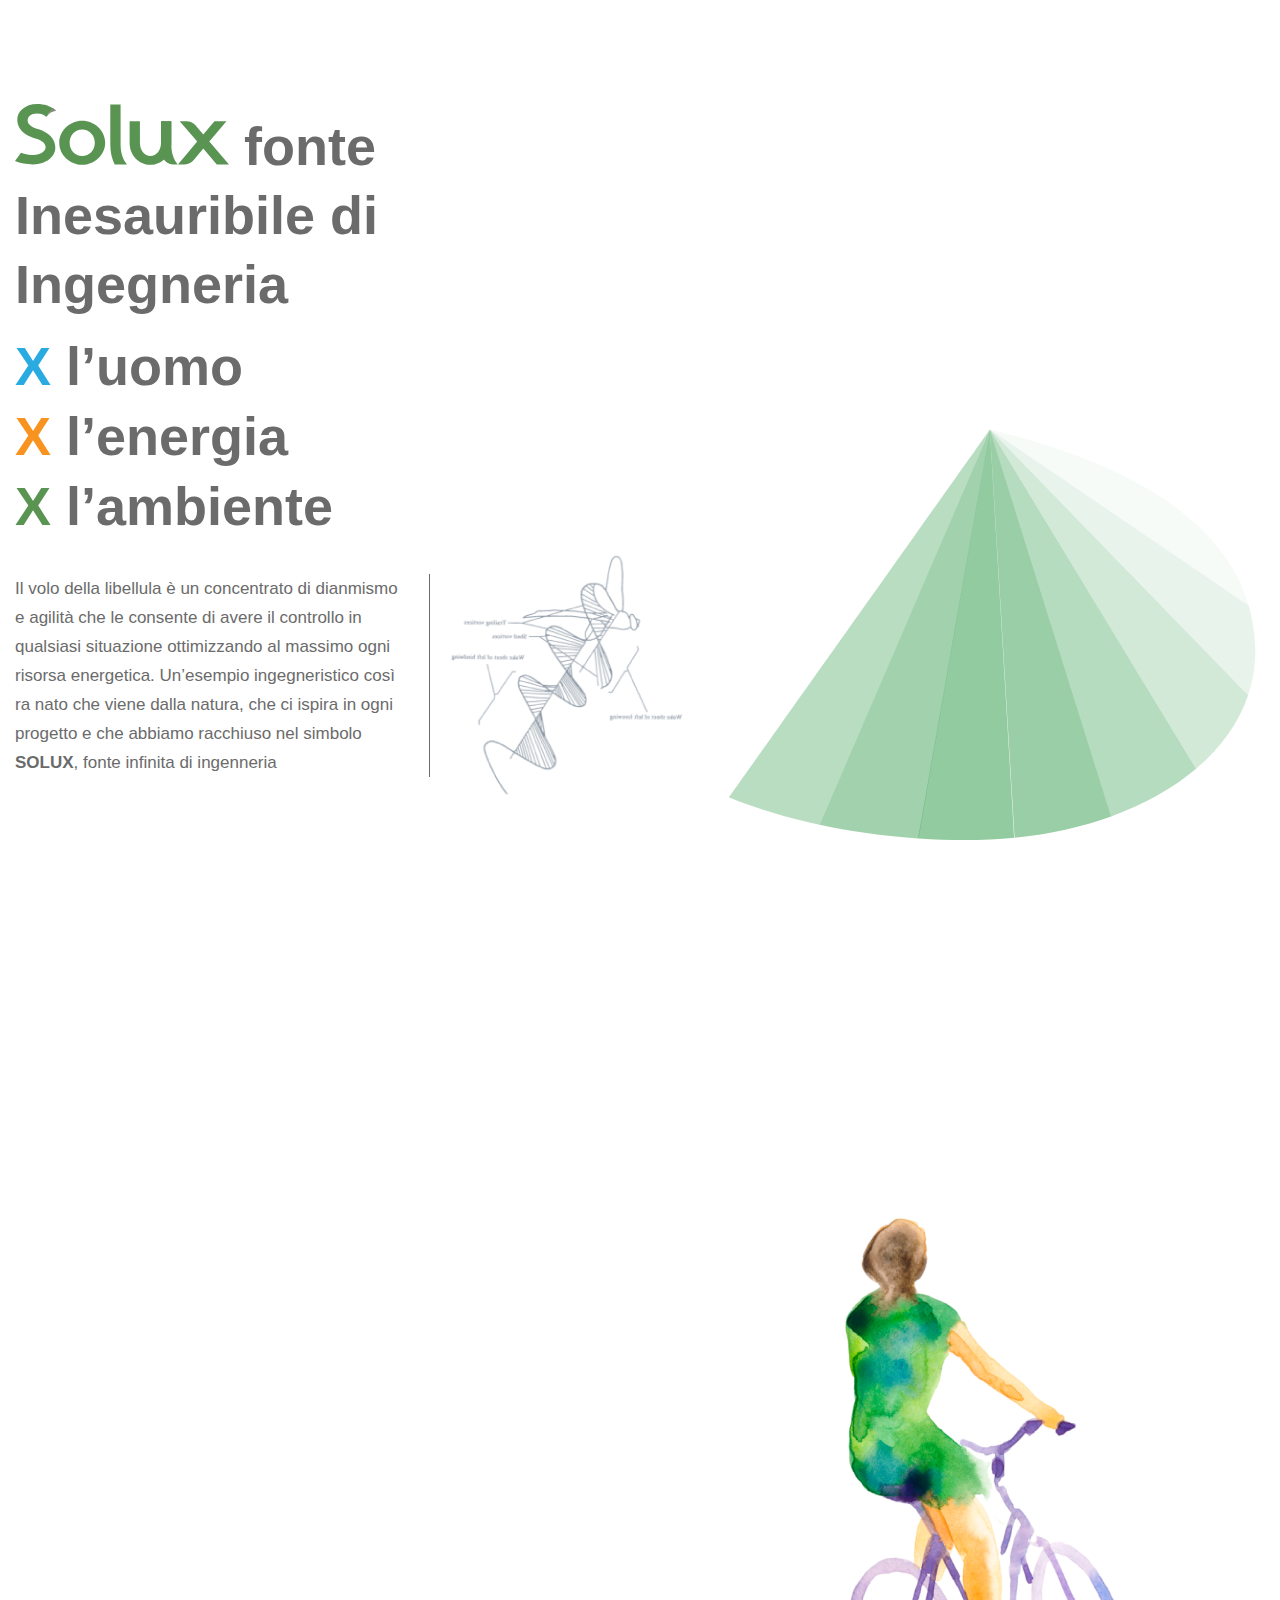
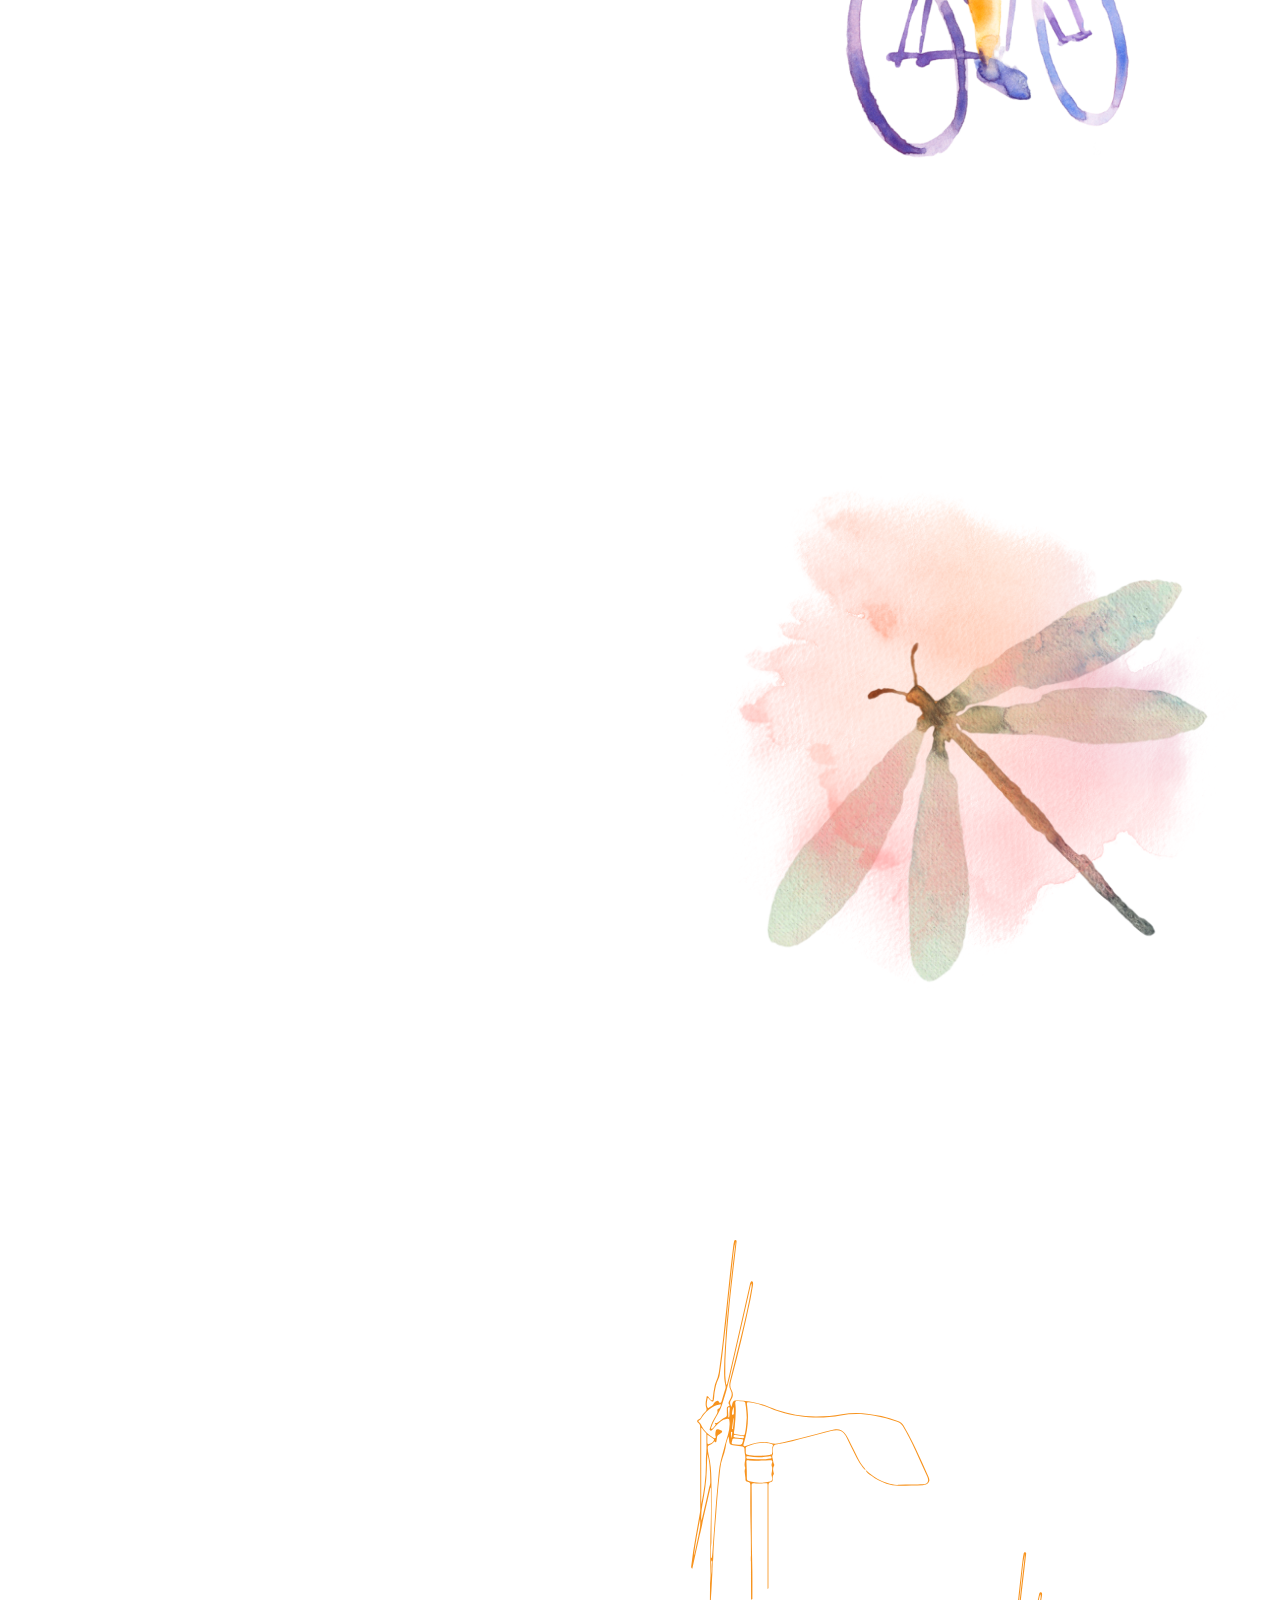
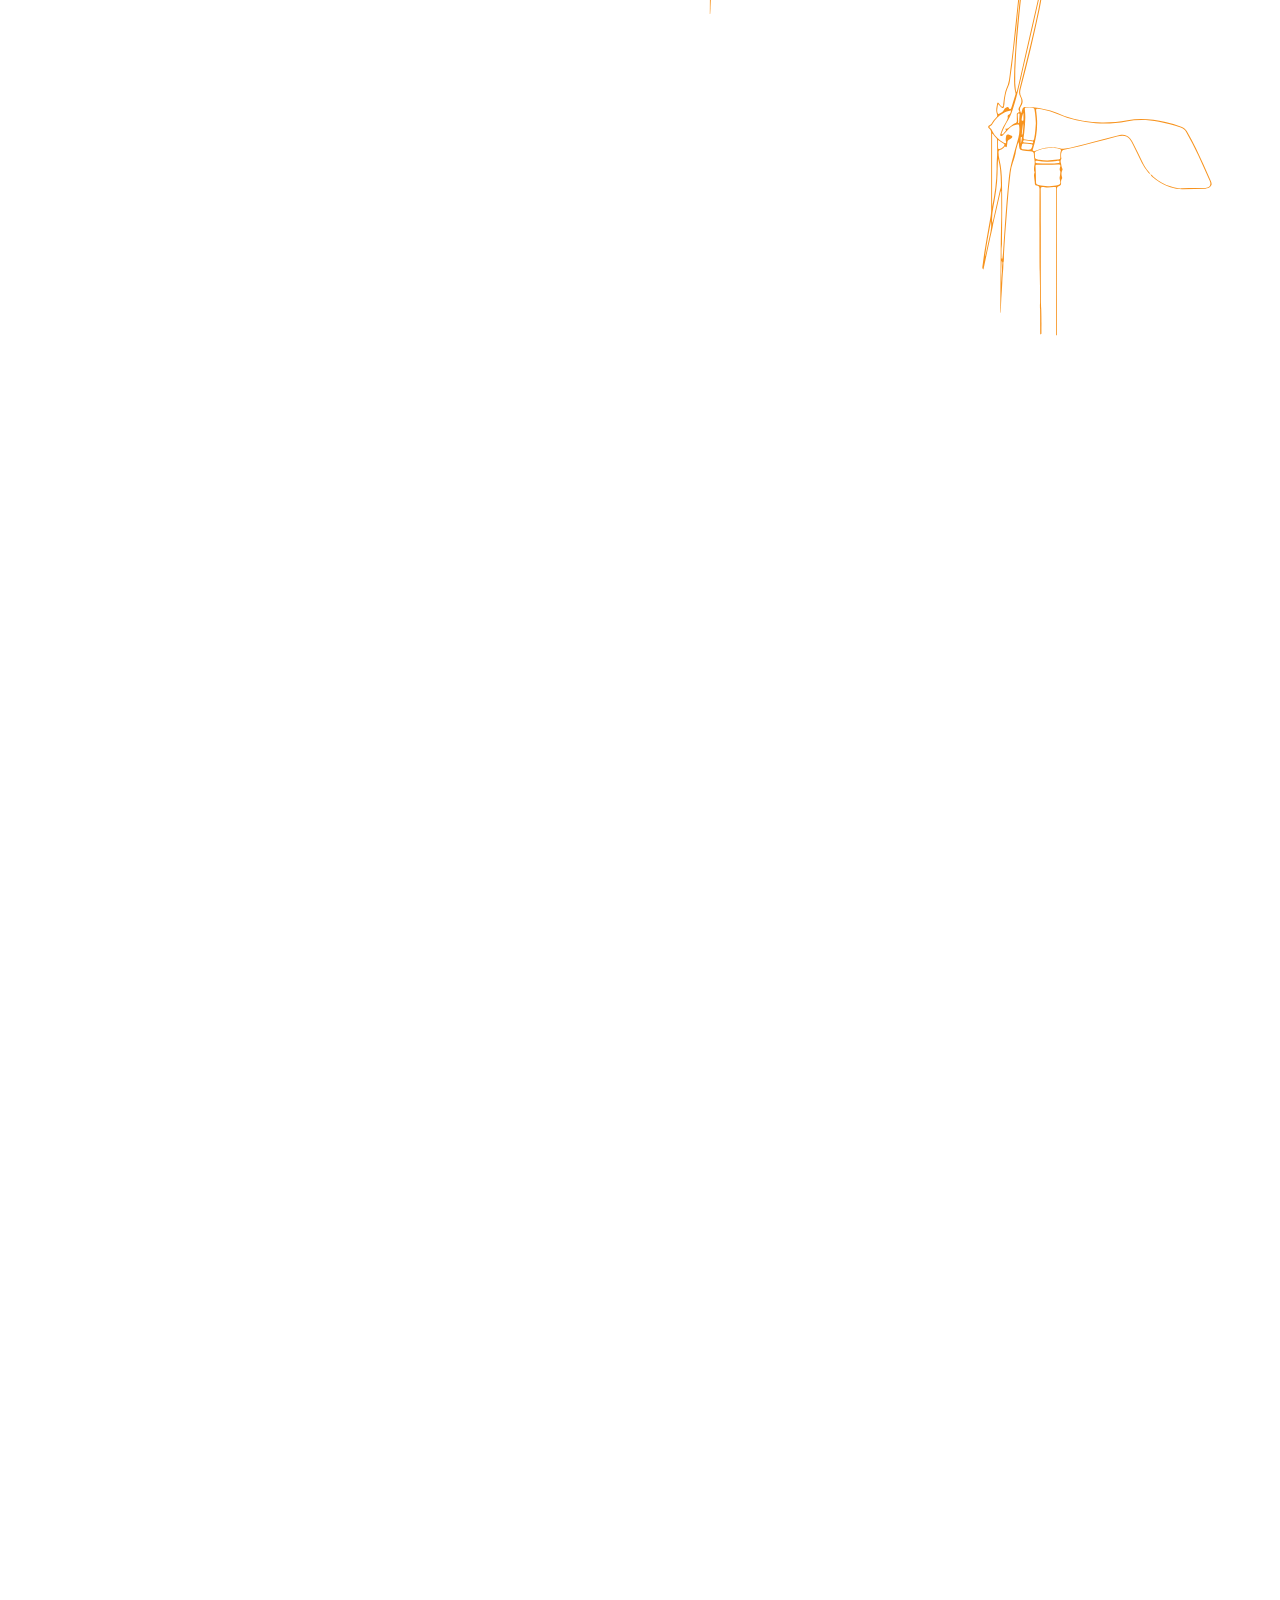
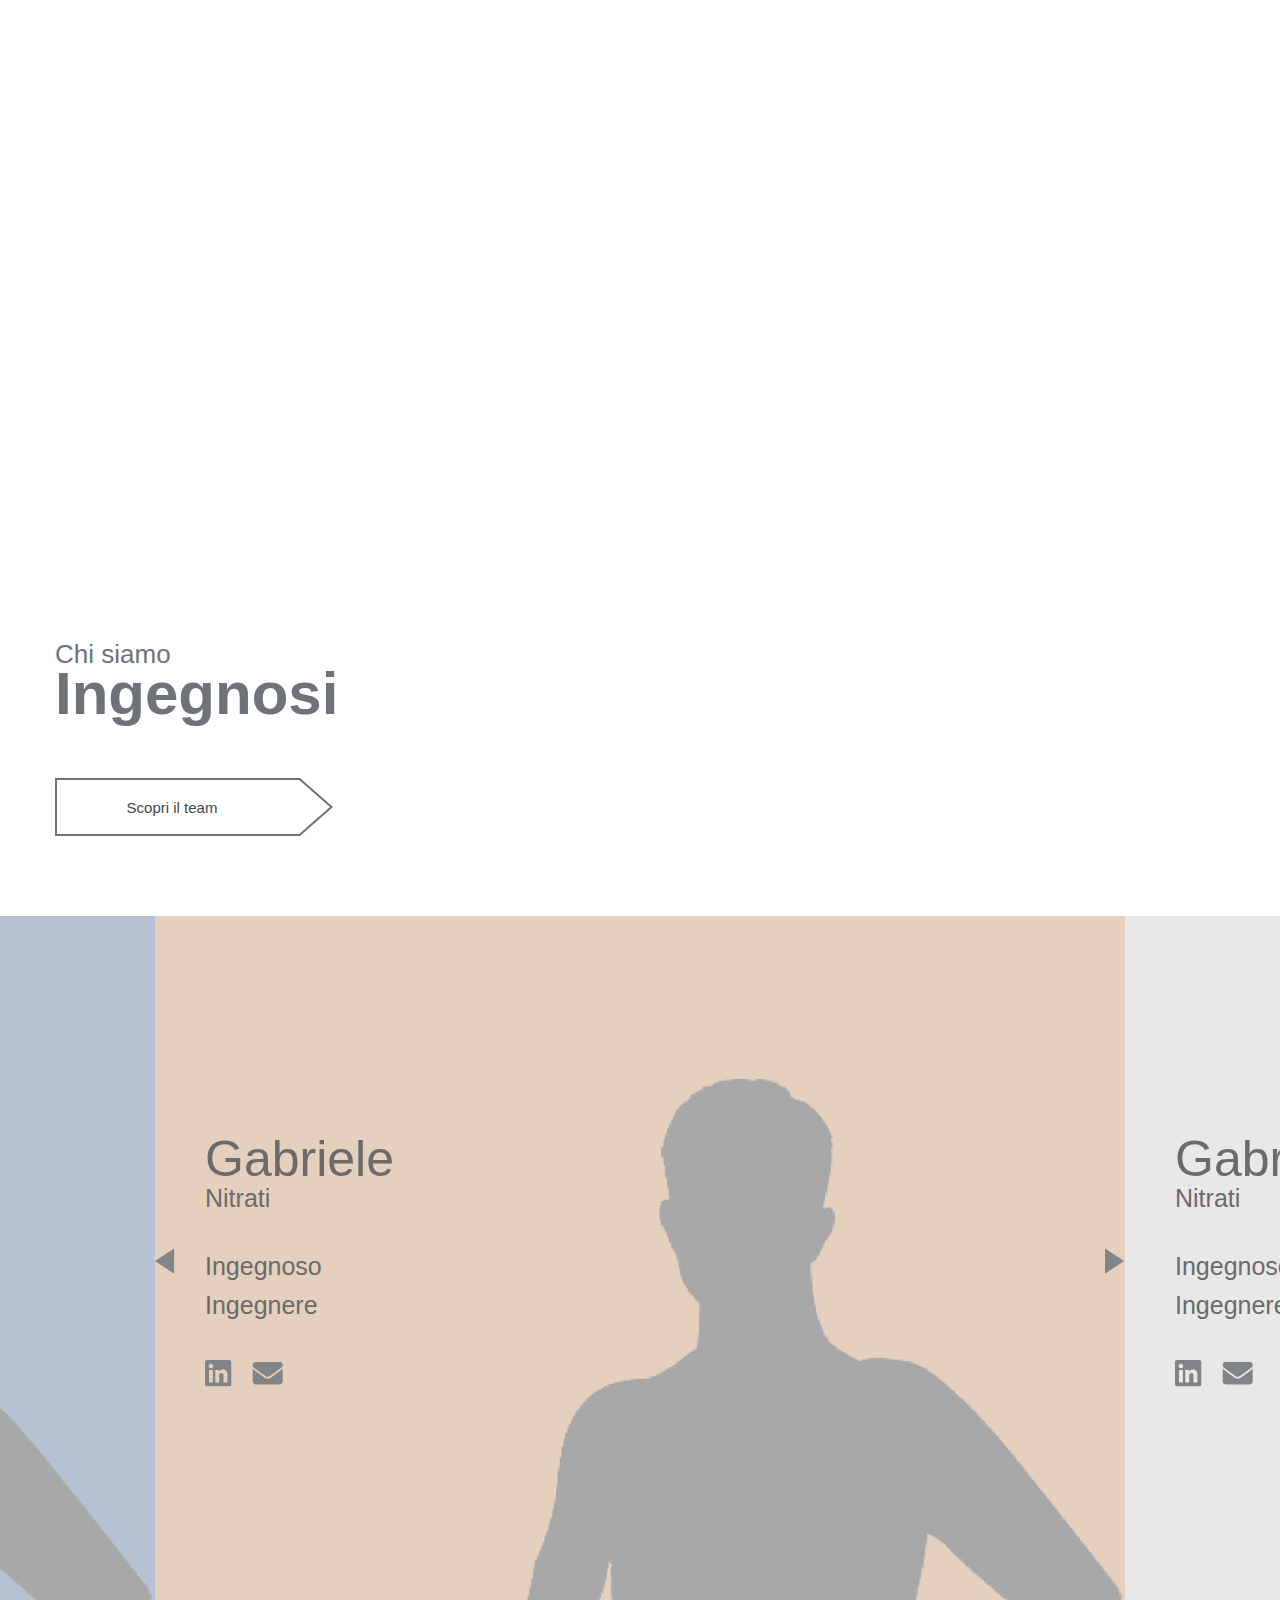
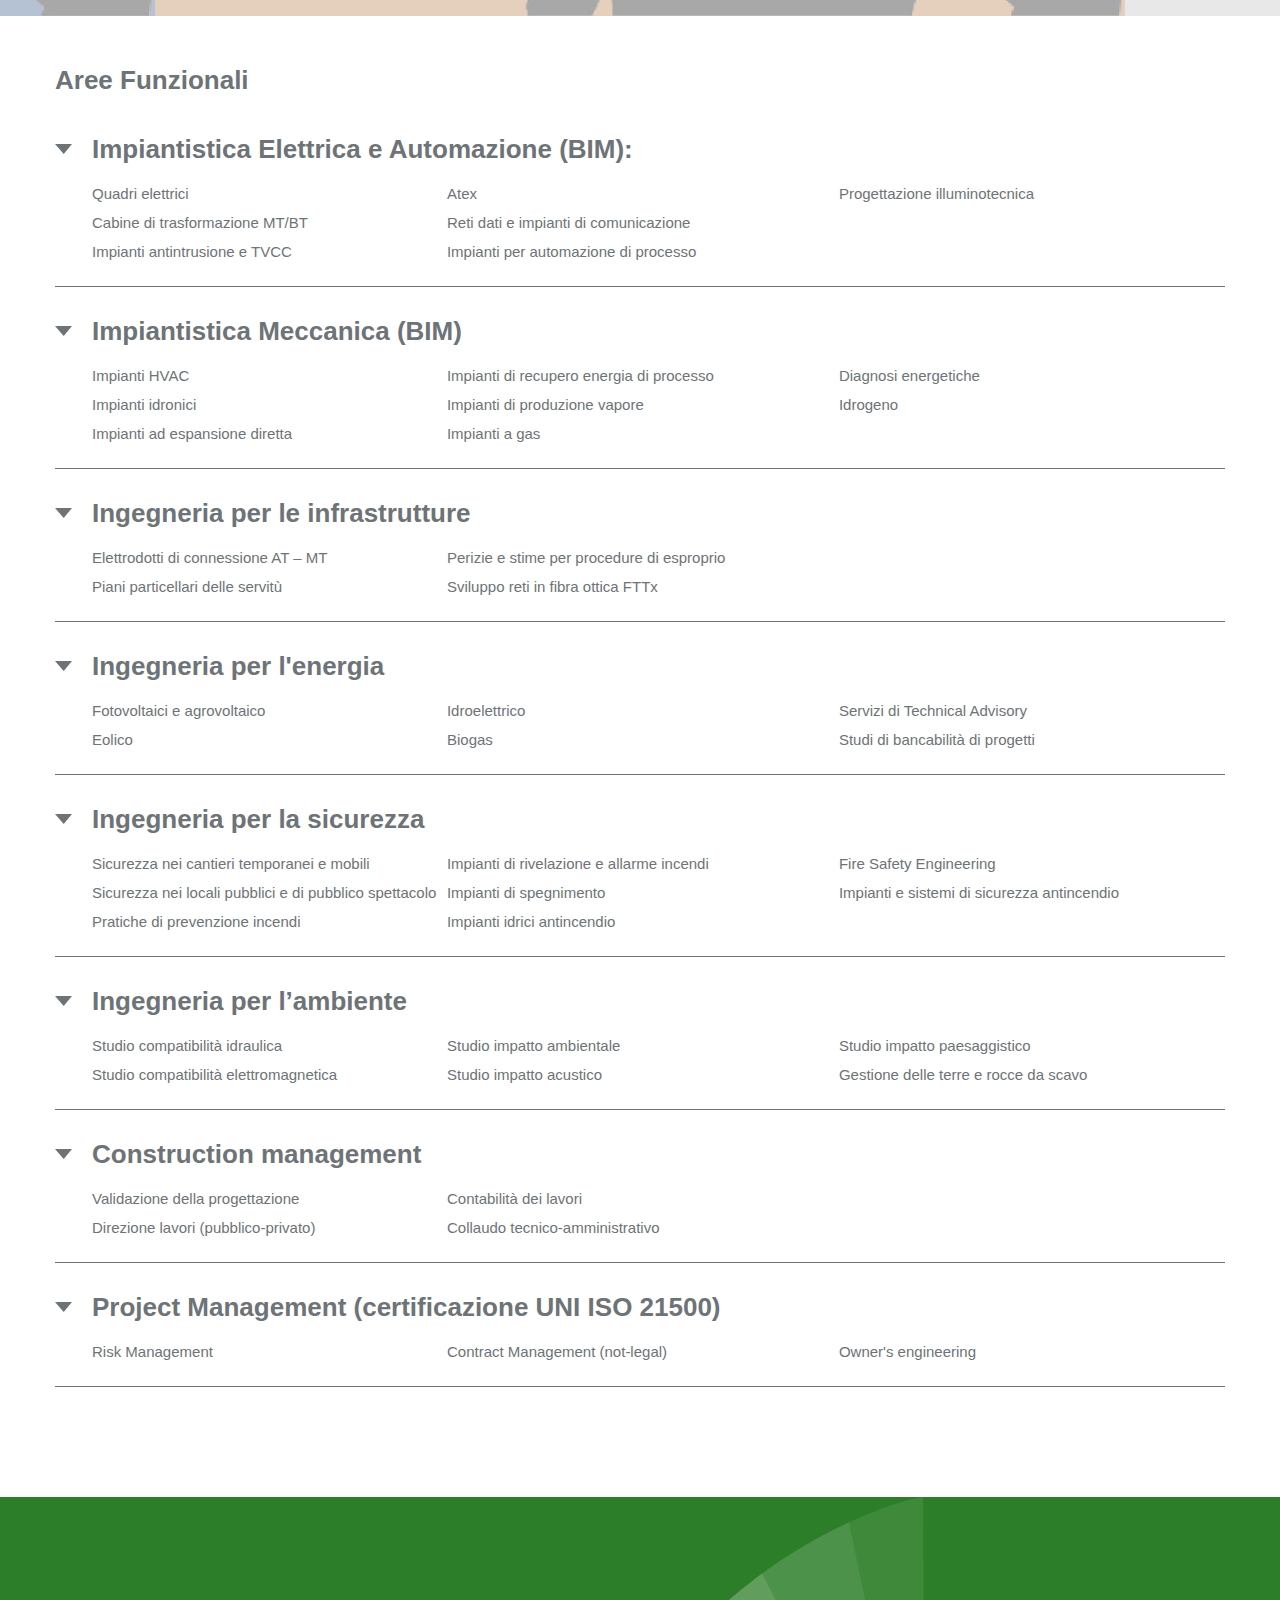
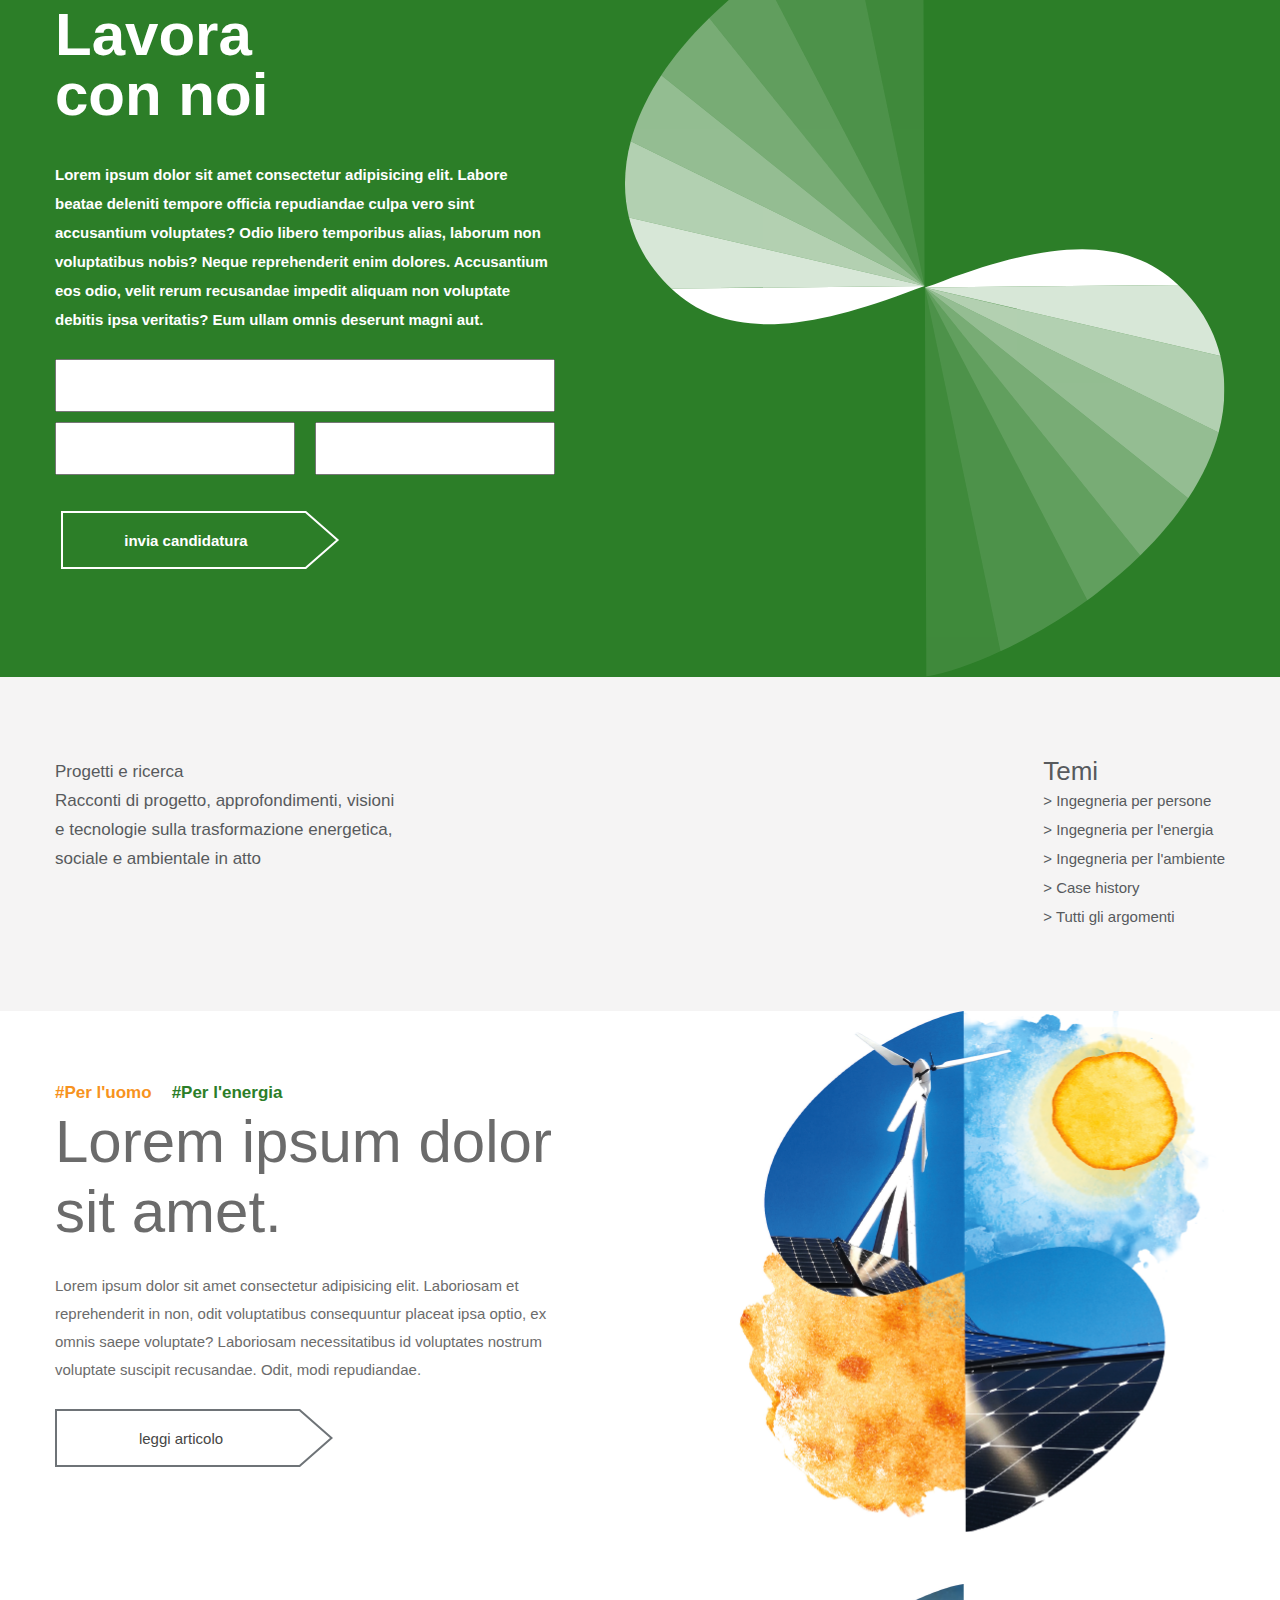
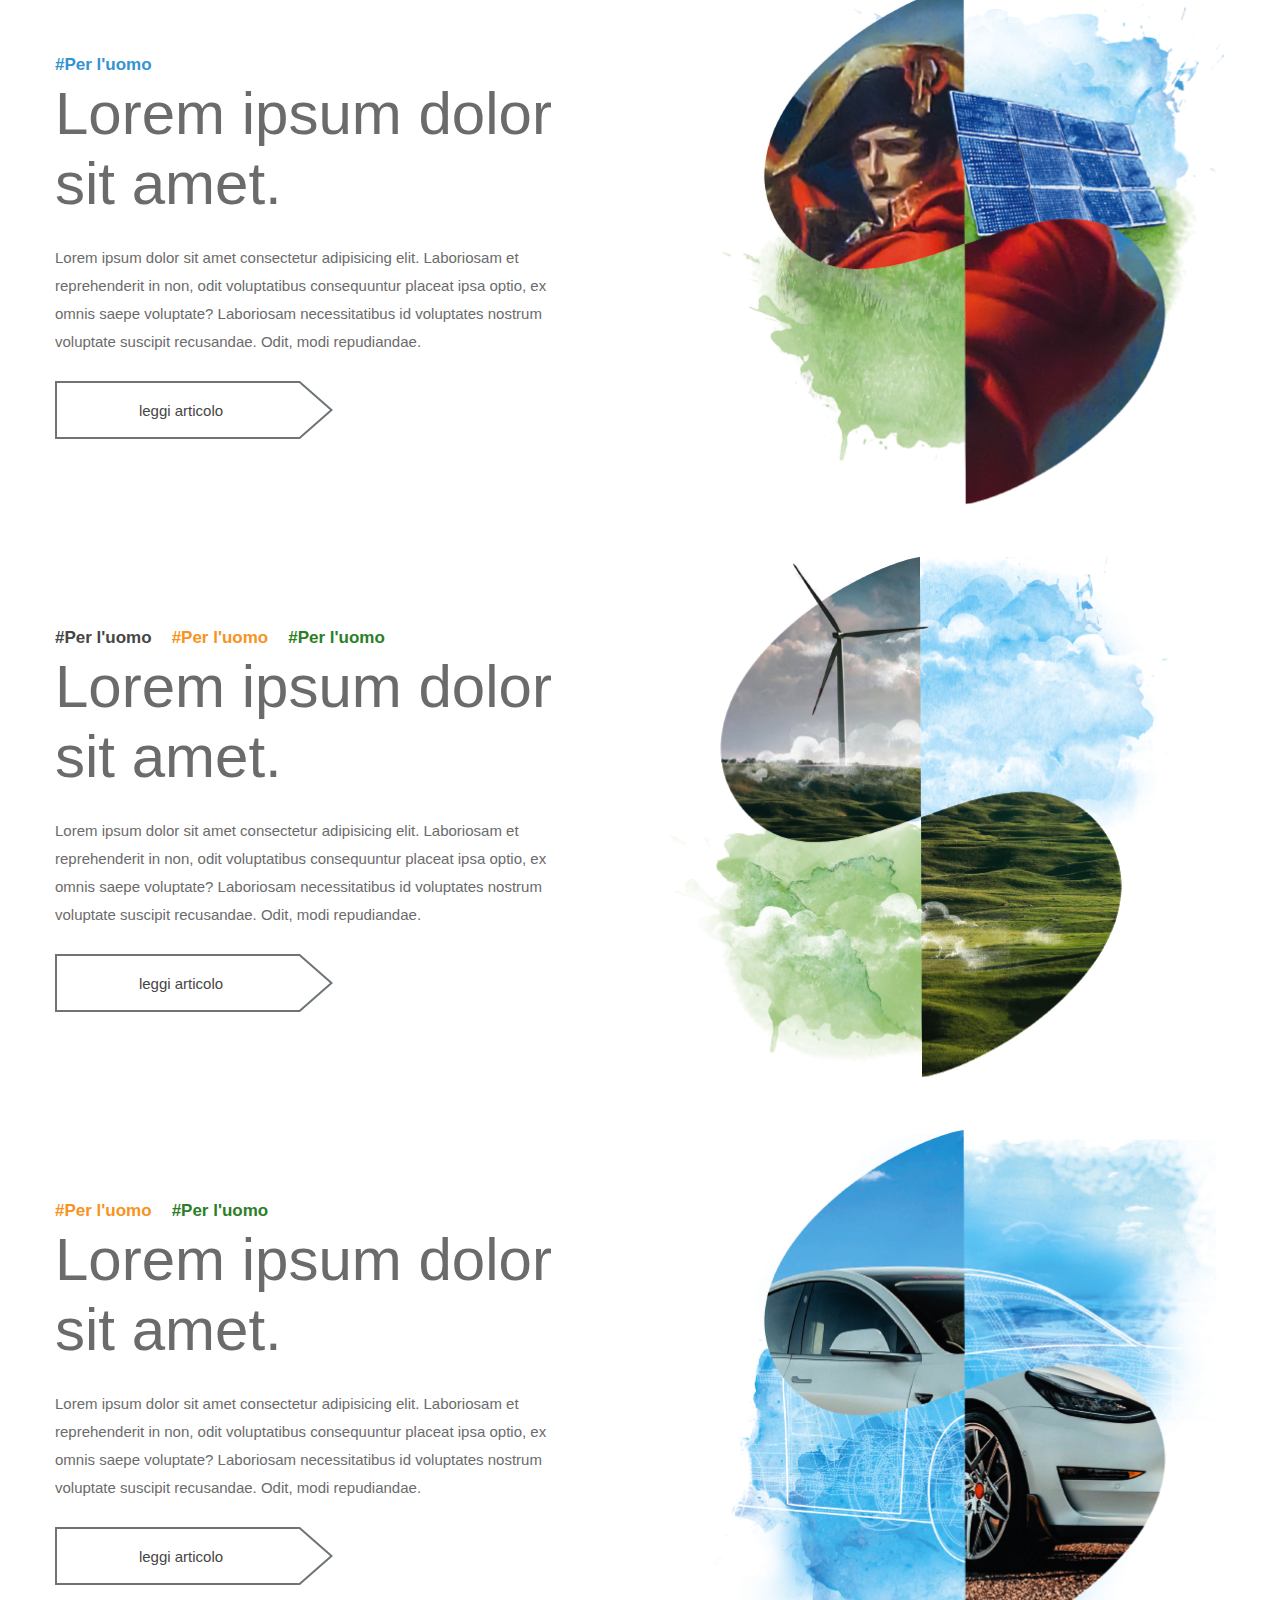
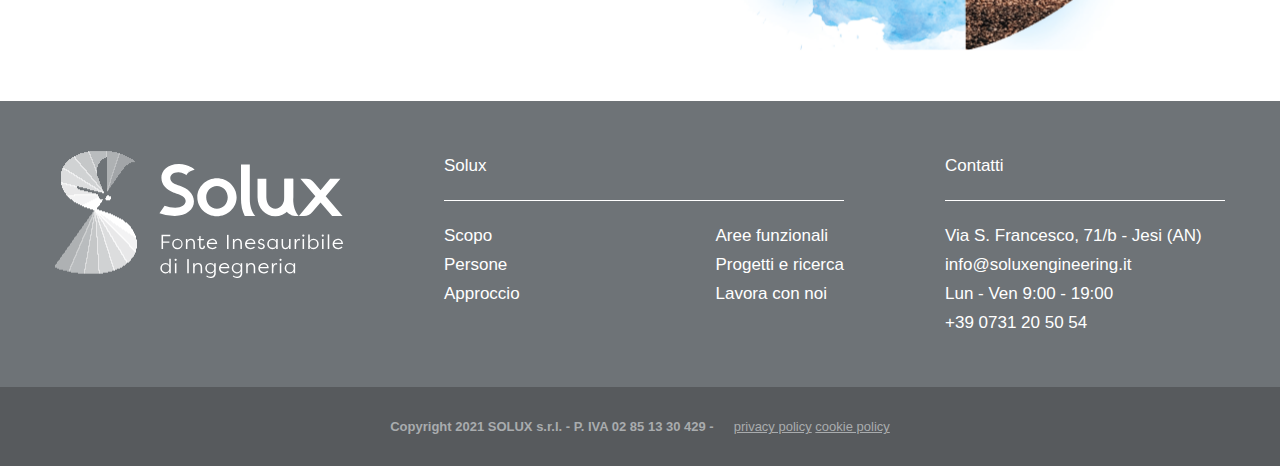
==== commit 3651ac49: "asdsadsadads" ====
--- a/index.html
+++ b/index.html
@@ -1,16359 +1,16795 @@
 <!DOCTYPE html>
 <html lang="en">
-  <head>
-    <meta charset="UTF-8" />
-    <meta http-equiv="X-UA-Compatible" content="IE=edge" />
-    <meta name="viewport" content="width=device-width, initial-scale=1.0" />
-    <title>SOLUX</title>
-    <link rel="stylesheet" href="css/app.css" />
-  </head>
-  <body>
-    <main>
-      <div id="layout_1" class="layout">
-        <div class="hero wrapper">
-          <div class="hero__content">
-            <div class="hero__title">
-              <span class="hero__logo">
-                <img src="img/logos/logo.svg" alt="" />
+	<head>
+		<meta charset="UTF-8" />
+		<meta http-equiv="X-UA-Compatible" content="IE=edge" />
+		<meta name="viewport" content="width=device-width, initial-scale=1.0" />
+		<title>SOLUX</title>
+    <link rel="stylesheet" href="https://cdnjs.cloudflare.com/ajax/libs/OwlCarousel2/2.3.4/assets/owl.carousel.min.css" integrity="sha512-tS3S5qG0BlhnQROyJXvNjeEM4UpMXHrQfTGmbQ1gKmelCxlSEBUaxhRBj/EFTzpbP4RVSrpEikbmdJobCvhE3g==" crossorigin="anonymous" referrerpolicy="no-referrer" />
+		<link rel="stylesheet" href="css/app.css" />
+	</head>
+	<body>
+		<main>
+			<div id="layout_1" class="layout">
+				<div class="hero wrapper">
+					<div class="hero__content">
+						<div class="hero__title">
+							<span class="hero__logo">
+								<img src="img/logos/logo.svg" alt="" />
+							</span>
+							fonte Inesauribile di Ingegneria
+						</div>
+
+						<div class="hero__mid">
+							<div class="hero__mid-item"><span>X</span>&nbsp;l’uomo</div>
+							<div class="hero__mid-item"><span>X</span>&nbsp;l’energia</div>
+							<div class="hero__mid-item"><span>X</span>&nbsp;l’ambiente</div>
+						</div>
+
+						<div class="hero__info">
+							<p class="hero__desc">
+								Il volo della libellula è un concentrato di dianmismo e agilità
+								che le consente di avere il controllo in qualsiasi situazione
+								ottimizzando al massimo ogni risorsa energetica. Un’esempio
+								ingegneristico così ra nato che viene dalla natura, che ci
+								ispira in ogni progetto e che abbiamo racchiuso nel simbolo
+								<b>SOLUX</b>, fonte infinita di ingenneria
+							</p>
+							<span class="hero__sketch">
+								<img src="img/sketch.png" alt="" />
+							</span>
+						</div>
+					</div>
+
+					<!-- <div class="hero__graphic">
+							<img src="img/graphics/layout_1.svg" alt="">
+						</div> -->
+					<div id="lottie"></div>
+				</div>
+			</div>
+			<div id="layout_2" class="layout">
+				<div class="content wrapper">
+					<div class="content__inner">
+						<span class="content__pre-text">Ingegneria per l’uomo</span>
+						<h2 class="content__title">
+							Persone ingegnose generano l’ingegneria per le persone
+						</h2>
+						<p class="content__description">
+							Lorem ipsum dolor sit amet, consectetuer adipiscing elit, sed diam
+							nonummy nibh euismod tincidunt ut laoreet dolore magna aliquam
+							erat volutpat. Ut wisi enim ad minim veniam, quis nostrud exerci
+							tation ullamcorper suscipit lobortis nisl ut aliquip ex ea commodo
+							consequat.
+						</p>
+						<a href="#" class="content__link">Scopri -></a>
+					</div>
+					<div class="content__graphic">
+						<img class="bike" src="img/graphics/bike.png" alt="" />
+						<img src="img/graphics/layout_2.svg" alt="" />
+					</div>
+				</div>
+			</div>
+			<div id="layout_3" class="layout">
+				<div class="content wrapper">
+					<div class="content__inner">
+						<span class="content__pre-text">Ingegneria per l’ambiente</span>
+						<h2 class="content__title">
+							Fonte di ispirazione infinita da osservare, replicare e tutelare.
+						</h2>
+						<p class="content__description">
+							L’armonia tra tutti gli elementi... <br /><br />
+
+							Lorem ipsum dolor sit amet, consectetuer adipiscing elit, sed diam
+							nonummy nibh euismod tincidunt ut laoreet dolore magna aliquam
+							erat volutpat. Ut wisi enim ad minim veniam, quis nostrud exerci
+							tation ullamcorper suscipit lobortis nisl ut aliquip ex ea commodo
+							consequat.
+						</p>
+						<a href="#" class="content__link">Scopri -></a>
+					</div>
+					<div class="content__graphic">
+						<img class="dragonfly" src="img/graphics/dragonfly.png" alt="" />
+						<img class="smoke" src="img/graphics/smoke.png" alt="" />
+						<img src="img/graphics/layout_2.svg" alt="" />
+					</div>
+				</div>
+			</div>
+			<div id="layout_4" class="layout">
+				<div class="content wrapper">
+					<div class="content__inner">
+						<span class="content__pre-text">Ingegneria per l’energia</span>
+						<h2 class="content__title">
+							Realizzare ora la transazione energetica
+						</h2>
+						<p class="content__description">
+							Lorem ipsum dolor sit amet, consectetuer adipiscing elit, sed diam
+							nonummy nibh euismod tincidunt ut laoreet dolore magna aliquam
+							erat volutpat. Ut wisi enim ad minim veniam, quis nostrud exerci
+							tation ullamcorper suscipit lobortis nisl ut aliquip ex ea commodo
+							consequat.
+						</p>
+						<a href="#" class="content__link">Scopri -></a>
+					</div>
+					<div class="content__graphic">
+						<img class="vert vert_1" src="img/graphics/vert_1.svg" alt="" />
+						<img class="vert vert_2" src="img/graphics/vert_2.svg" alt="" />
+						<img class="vert vert_3" src="img/graphics/vert_3.svg" alt="" />
+						<img src="img/graphics/layout_2.svg" alt="" />
+					</div>
+				</div>
+			</div>
+			<div id="layout_5" class="layout">
+				<div class="invest wrapper">
+					<span class="invest__pre-title">Approccio SOLUX</span>
+					<p class="invest__pre-description">
+						Lorem ipsum dolor sit amet, consectetuer adipiscing elit, sed diam
+						nonummy nibh euismod tincidunt ut laoreet dolore magna aliquam erat
+						volutpat. Ut wisi enim ad minim veniam, quis nostrud exerci tation
+						ullamcorper suscipit lobortis nisl ut aliquip ex ea commodo
+						consequat.
+					</p>
+
+					<div class="invest__title">
+						<b>Punto di performance,</b> l’equilibrio perfetto tra investimenti
+						e risultati
+					</div>
+
+					<div class="invest__graphic">
+						<img class="gr1" src="img/graphics/GR1.svg" alt="" />
+					</div>
+
+					<div class="invest__list">
+						<ul>
+							<li class="invest__list-item">
+								<div class="invest__list-num">3</div>
+								<div class="invest__list-inner">
+									<span class="invest__list-title">Mantenimento</span>
+									<p class="invest__list-description">
+										rat volutpat. Ut wisi enim ad minim veniam, quis nostkkrud
+										exerci tation ullamcorper suscipit lobortis nisl ut aliquip
+										ex ea commodo
+									</p>
+								</div>
+							</li>
+							<li class="invest__list-item">
+								<div class="invest__list-num">2</div>
+								<div class="invest__list-inner">
+									<span class="invest__list-title">Supervisione</span>
+									<p class="invest__list-description">
+										rat volutpat. Ut wisi enim ad minim veniam, quis nostkkrud
+										exerci tation ullamcorper suscipit lobortis nisl ut aliquip
+										ex ea commodo
+									</p>
+								</div>
+							</li>
+							<li class="invest__list-item">
+								<div class="invest__list-num">1</div>
+								<div class="invest__list-inner">
+									<span class="invest__list-title">Progetto</span>
+									<p class="invest__list-description">
+										rat volutpat. Ut wisi enim ad minim veniam, quis nostkkrud
+										exerci tation ullamcorper suscipit lobortis nisl ut aliquip
+										ex ea commodo
+									</p>
+								</div>
+							</li>
+							<li class="invest__list-item">
+								<div class="invest__list-num">3</div>
+								<div class="invest__list-inner">
+									<span class="invest__list-title">Etical company tagets</span>
+									<p class="invest__list-description">
+										rat volutpat. Ut wisi enim ad minim veniam, quis nostkkrud
+										exerci tation ullamcorper suscipit lobortis nisl ut aliquip
+										ex ea commodo
+									</p>
+								</div>
+							</li>
+							<li class="invest__list-item">
+								<div class="invest__list-num">2</div>
+								<div class="invest__list-inner">
+									<span class="invest__list-title">Budget</span>
+									<p class="invest__list-description">
+										rat volutpat. Ut wisi enim ad minim veniam, quis nostkkrud
+										exerci tation ullamcorper suscipit lobortis nisl ut aliquip
+										ex ea commodo
+									</p>
+								</div>
+							</li>
+							<li class="invest__list-item">
+								<div class="invest__list-num">1</div>
+								<div class="invest__list-inner">
+									<span class="invest__list-title">Businnes targets</span>
+									<p class="invest__list-description">
+										rat volutpat. Ut wisi enim ad minim veniam, quis nostkkrud
+										exerci tation ullamcorper suscipit lobortis nisl ut aliquip
+										ex ea commodo
+									</p>
+								</div>
+							</li>
+						</ul>
+						<div class="invest__list-svg">
+							<img src="img/graphics/list.svg" alt="" />
+						</div>
+					</div>
+				</div>
+			</div>
+
+			<div id="layout_6">
+
+        <div class="ingegnosi">
+          <div class="page-wrapper">
+            <div class="ingegnosi__pre-title">Chi siamo</div>
+            <div class="ingegnosi__title">Ingegnosi</div>
+            <a href="#" class="v-category__button">
+              <img src="img/short.svg" alt="">
+              <span style="left:10%" class="v-category__button-text">
+                Scopri il team
               </span>
-              fonte Inesauribile di Ingegneria
+            </a>
+          </div>
+        </div>
+
+        <div class="slider-wrapper">
+          <div class="owl-carousel slider">
+            <div class="slider-item" style="background:#E5CFBD;">
+              <div class="user">
+                <div class="user-title">Gabriele</div>
+                <div class="user-desc">Nitrati</div><br />
+                <div class="user-desc">Ingegnoso</div>
+                <div class="user-desc">Ingegnere</div>
+                <div class="subscribe">
+                  <a href="#">
+                    <img src="img/in.svg" alt="">
+                  </a>
+                  <a href="#">
+                    <img src="img/mail.svg" alt="">
+                  </a>
+                </div>
+              </div>
+              <span class="placeholder">
+                <img src="img/placeholder.png" alt="">
+              </span>
             </div>
-
-            <div class="hero__mid">
-              <div class="hero__mid-item"><span>X</span>&nbsp;l’uomo</div>
-              <div class="hero__mid-item"><span>X</span>&nbsp;l’energia</div>
-              <div class="hero__mid-item"><span>X</span>&nbsp;l’ambiente</div>
+            <div class="slider-item" style="background:#E8E8E8;">
+              <div class="user">
+                <div class="user-title">Gabriele</div>
+                <div class="user-desc">Nitrati</div><br />
+                <div class="user-desc">Ingegnoso</div>
+                <div class="user-desc">Ingegnere</div>
+                <div class="subscribe">
+                  <a href="#">
+                    <img src="img/in.svg" alt="">
+                  </a>
+                  <a href="#">
+                    <img src="img/mail.svg" alt="">
+                  </a>
+                </div>
+              </div>
+              <span class="placeholder">
+                <img src="img/placeholder.png" alt="">
+              </span>
             </div>
-
-            <div class="hero__info">
-              <p class="hero__desc">
-                Il volo della libellula è un concentrato di dianmismo e agilità
-                che le consente di avere il controllo in qualsiasi situazione
-                ottimizzando al massimo ogni risorsa energetica. Un’esempio
-                ingegneristico così ra nato che viene dalla natura, che ci
-                ispira in ogni progetto e che abbiamo racchiuso nel simbolo
-                <b>SOLUX</b>, fonte infinita di ingenneria
-              </p>
-              <span class="hero__sketch">
-                <img src="img/sketch.png" alt="" />
+            <div class="slider-item" style="background:#B5C2D4;">
+              <div class="user">
+                <div class="user-title">Gabriele</div>
+                <div class="user-desc">Nitrati</div><br />
+                <div class="user-desc">Ingegnoso</div>
+                <div class="user-desc">Ingegnere</div>
+                <div class="subscribe">
+                  <a href="#">
+                    <img src="img/in.svg" alt="">
+                  </a>
+                  <a href="#">
+                    <img src="img/mail.svg" alt="">
+                  </a>
+                </div>
+              </div>
+              <span class="placeholder">
+                <img src="img/placeholder.png" alt="">
               </span>
             </div>
           </div>
+        </div>
 
-          <!-- <div class="hero__graphic">
-							<img src="img/graphics/layout_1.svg" alt="">
-						</div> -->
-          <div id="lottie"></div>
+        <div class="grafik">
+          <div class="page-wrapper">
+            <div class="grafik__title">Aree Funzionali</div>
+
+            <div class="grafik__block">
+              <div class="grafik__block-title">
+                <img src="img/triangle.svg" alt="">
+                Impiantistica Elettrica e Automazione (BIM):
+              </div>
+
+              <div class="grafik__inner">
+                <div class="grafik__list">
+                  <p>Quadri elettrici</p>
+                  <p>Cabine di trasformazione MT/BT</p>
+                  <p>Impianti antintrusione e TVCC</p>
+                </div>
+                <div class="grafik__list">
+                  <p>Atex</p>
+                  <p>Reti dati e impianti di comunicazione</p>
+                  <p>Impianti per automazione di processo</p>
+                </div>
+                <div class="grafik__list">
+                  <p>Progettazione illuminotecnica</p>
+                </div>
+              </div>
+            </div>
+
+            <div class="grafik__block">
+              <div class="grafik__block-title">
+                <img src="img/triangle.svg" alt="">
+                Impiantistica Meccanica (BIM)
+              </div>
+
+              <div class="grafik__inner">
+                <div class="grafik__list">
+                  <p>Impianti HVAC</p>
+                  <p>Impianti idronici</p>
+                  <p>Impianti ad espansione diretta</p>
+                </div>
+                <div class="grafik__list">
+                  <p>Impianti di recupero energia di processo</p>
+                  <p>Impianti di produzione vapore</p>
+                  <p>Impianti a gas</p>
+                </div>
+                <div class="grafik__list">
+                  <p>Diagnosi energetiche</p>
+                  <p>Idrogeno</p>
+                </div>
+              </div>
+            </div>
+
+            <div class="grafik__block">
+              <div class="grafik__block-title">
+                <img src="img/triangle.svg" alt="">
+                Ingegneria per le infrastrutture
+              </div>
+
+              <div class="grafik__inner">
+                <div class="grafik__list">
+                  <p>Elettrodotti di connessione AT – MT</p>
+                  <p>Piani particellari delle servitù</p>
+                </div>
+                <div class="grafik__list">
+                  <p>Perizie e stime per procedure di esproprio</p>
+                  <p>Sviluppo reti in fibra ottica FTTx</p>
+                </div>
+                <div class="grafik__list">
+                </div>
+              </div>
+            </div>
+
+            <div class="grafik__block">
+              <div class="grafik__block-title">
+                <img src="img/triangle.svg" alt="">
+                Ingegneria per l'energia
+              </div>
+
+              <div class="grafik__inner">
+                <div class="grafik__list">
+                  <p>Fotovoltaici e agrovoltaico</p>
+                  <p>Eolico</p>
+                </div>
+                <div class="grafik__list">
+                  <p>Idroelettrico</p>
+                  <p>Biogas</p>
+                </div>
+                <div class="grafik__list">
+                  <p>Servizi di Technical Advisory</p>
+                  <p>Studi di bancabilità di progetti</p>
+                </div>
+              </div>
+            </div>
+
+            <div class="grafik__block">
+              <div class="grafik__block-title">
+                <img src="img/triangle.svg" alt="">
+                Ingegneria per la sicurezza
+              </div>
+
+              <div class="grafik__inner">
+                <div class="grafik__list">
+                  <p>Sicurezza nei cantieri temporanei e mobili</p>
+                  <p>Sicurezza nei locali pubblici e di pubblico spettacolo</p>
+                  <p>Pratiche di prevenzione incendi</p>
+                </div>
+                <div class="grafik__list">
+                  <p>Impianti di rivelazione e allarme incendi</p>
+                  <p>Impianti di spegnimento</p>
+                  <p>Impianti idrici antincendio</p>
+                </div>
+                <div class="grafik__list">
+                  <p>Fire Safety Engineering</p>
+                  <p>Impianti e sistemi di sicurezza antincendio</p>
+                </div>
+              </div>
+            </div>
+
+            <div class="grafik__block">
+              <div class="grafik__block-title">
+                <img src="img/triangle.svg" alt="">
+                Ingegneria per l’ambiente
+              </div>
+
+              <div class="grafik__inner">
+                <div class="grafik__list">
+                  <p>Studio compatibilità idraulica</p>
+                  <p>Studio compatibilità elettromagnetica</p>
+                </div>
+                <div class="grafik__list">
+                  <p>Studio impatto ambientale</p>
+                  <p>Studio impatto acustico</p>
+                </div>
+                <div class="grafik__list">
+                  <p>Studio impatto paesaggistico</p>
+                  <p>Gestione delle terre e rocce da scavo</p>
+                </div>
+              </div>
+            </div>
+
+            <div class="grafik__block">
+              <div class="grafik__block-title">
+                <img src="img/triangle.svg" alt="">
+                Construction management
+              </div>
+
+              <div class="grafik__inner">
+                <div class="grafik__list">
+                  <p>Validazione della progettazione</p>
+                  <p>Direzione lavori (pubblico-privato)</p>
+                </div>
+                <div class="grafik__list">
+                  <p>Contabilità dei lavori</p>
+                  <p>Collaudo tecnico-amministrativo</p>
+                </div>
+                <div class="grafik__list">
+                </div>
+              </div>
+            </div>
+
+            <div class="grafik__block">
+              <div class="grafik__block-title">
+                <img src="img/triangle.svg" alt="">
+                Project Management (certificazione UNI ISO 21500)
+              </div>
+
+              <div class="grafik__inner">
+                <div class="grafik__list">
+                  <p>Risk Management</p>
+                </div>
+                <div class="grafik__list">
+                  <p>Contract Management (not-legal)</p>
+                </div>
+                <div class="grafik__list">
+                  <p>Owner's engineering</p>
+                </div>
+              </div>
+            </div>
+
+          </div>
         </div>
-      </div>
-      <div id="layout_2" class="layout">
-        <div class="content wrapper">
-          <div class="content__inner">
-            <span class="content__pre-text">Ingegneria per l’uomo</span>
-            <h2 class="content__title">
-              Persone ingegnose generano l’ingegneria per le persone
-            </h2>
-            <p class="content__description">
-              Lorem ipsum dolor sit amet, consectetuer adipiscing elit, sed diam
-              nonummy nibh euismod tincidunt ut laoreet dolore magna aliquam
-              erat volutpat. Ut wisi enim ad minim veniam, quis nostrud exerci
-              tation ullamcorper suscipit lobortis nisl ut aliquip ex ea commodo
-              consequat.
-            </p>
-            <a href="#" class="content__link">Scopri -></a>
+
+        <form class="v-form">
+          <div class="v-form__wrapper page-wrapper">
+            <div class="v-form__content">
+              <div class="v-form__title">Lavora <br /> con noi</div>
+              <div class="v-form__desc">
+                Lorem ipsum dolor sit amet consectetur adipisicing elit. Labore beatae deleniti tempore officia repudiandae culpa vero sint accusantium voluptates? Odio libero temporibus alias, laborum non voluptatibus nobis? Neque reprehenderit enim dolores. Accusantium eos odio, velit rerum recusandae impedit aliquam non voluptate debitis ipsa veritatis? Eum ullam omnis deserunt magni aut.
+              </div>
+
+              <div class="v-form__inputs">
+                <input type="text">
+                <input type="text">
+                <input type="text">
+              </div>
+
+              <button type="button" class="v-category__button">
+                <img src="img/short_light.svg" alt="">
+                <span style="color:#fff;font-weight:700;left:45%;" class="v-category__button-text">
+                  invia candidatura
+                </span>
+              </button>
+
+            </div>
+            <div class="v-form__image">
+              <img src="img/graphics/layout_2.svg" alt="">
+            </div>
           </div>
-          <div class="content__graphic">
-            <img class="bike" src="img/graphics/bike.png" alt="" />
-            <img src="img/graphics/layout_2.svg" alt="" />
+        </form>
+
+        <div class="r_desc">
+          <div class="r_desc_wrapper page-wrapper">
+            <div class="r_desc_left">
+              Progetti e ricerca<br />
+              Racconti di progetto, approfondimenti, visioni <br /> e tecnologie sulla trasformazione energetica, <br /> sociale e ambientale in atto
+            </div>
+            <div class="r_desc_right">
+              <p class="r_desc_big">Temi</p>
+              <p class="r_desc_mini">> Ingegneria per persone</p>
+              <p class="r_desc_mini">> Ingegneria per l'energia</p>
+              <p class="r_desc_mini">> Ingegneria per l'ambiente</p>
+              <p class="r_desc_mini">> Case history</p>
+              <p class="r_desc_mini">> Tutti gli argomenti</p>
+            </div>
+          </div>
+        </div>
+
+				<div class="page-wrapper">
+          <div class="v-categories">
+            <div class="v-category">
+              <div class="v-category__content">
+                <div class="v-category__tags">
+                  <span class="v-category__tag tag-orange">#Per l'uomo</span>
+                  <span class="v-category__tag tag-green">#Per l'energia</span>
+                </div>
+                <span class="v-category__title">Lorem ipsum dolor sit amet.</span>
+                <p class="v-category__desc">Lorem ipsum dolor sit amet consectetur adipisicing elit. Laboriosam et reprehenderit in non, odit voluptatibus consequuntur placeat ipsa optio, ex omnis saepe voluptate? Laboriosam necessitatibus id voluptates nostrum voluptate suscipit recusandae. Odit, modi repudiandae.</p>
+                <a href="#" class="v-category__button">
+                  <img src="img/short.svg" alt="">
+                  <span class="v-category__button-text">
+                    leggi articolo
+                  </span>
+                </a>
+              </div>
+              <div class="v-category__image">
+                <img src="img/categories/category_1.png" alt="" />
+              </div>
+            </div>
+            <div class="v-category">
+              <div class="v-category__content">
+                <div class="v-category__tags">
+                  <span class="v-category__tag tag-blue">#Per l'uomo</span>
+                </div>
+                <span class="v-category__title">Lorem ipsum dolor sit amet.</span>
+                <p class="v-category__desc">Lorem ipsum dolor sit amet consectetur adipisicing elit. Laboriosam et reprehenderit in non, odit voluptatibus consequuntur placeat ipsa optio, ex omnis saepe voluptate? Laboriosam necessitatibus id voluptates nostrum voluptate suscipit recusandae. Odit, modi repudiandae.</p>
+                <a href="#" class="v-category__button">
+                  <img src="img/short.svg" alt="">
+                  <span class="v-category__button-text">
+                    leggi articolo
+                  </span>
+                </a>
+              </div>
+              <div class="v-category__image">
+                <img src="img/categories/category_2.png" alt="" />
+              </div>
+            </div>
+            <div class="v-category">
+              <div class="v-category__content">
+                <div class="v-category__tags">
+                  <span class="v-category__tag tag-dark">#Per l'uomo</span>
+                  <span class="v-category__tag tag-orange">#Per l'uomo</span>
+                  <span class="v-category__tag tag-green">#Per l'uomo</span>
+                </div>
+                <span class="v-category__title">Lorem ipsum dolor sit amet.</span>
+                <p class="v-category__desc">Lorem ipsum dolor sit amet consectetur adipisicing elit. Laboriosam et reprehenderit in non, odit voluptatibus consequuntur placeat ipsa optio, ex omnis saepe voluptate? Laboriosam necessitatibus id voluptates nostrum voluptate suscipit recusandae. Odit, modi repudiandae.</p>
+                <a href="#" class="v-category__button">
+                  <img src="img/short.svg" alt="">
+                  <span class="v-category__button-text">
+                    leggi articolo
+                  </span>
+                </a>
+              </div>
+              <div class="v-category__image">
+                <img src="img/categories/category_3.png" alt="" />
+              </div>
+            </div>
+            <div class="v-category">
+              <div class="v-category__content">
+                <div class="v-category__tags">
+                  <span class="v-category__tag tag-orange">#Per l'uomo</span>
+                  <span class="v-category__tag tag-green">#Per l'uomo</span>
+                </div>
+                <span class="v-category__title">Lorem ipsum dolor sit amet.</span>
+                <p class="v-category__desc">Lorem ipsum dolor sit amet consectetur adipisicing elit. Laboriosam et reprehenderit in non, odit voluptatibus consequuntur placeat ipsa optio, ex omnis saepe voluptate? Laboriosam necessitatibus id voluptates nostrum voluptate suscipit recusandae. Odit, modi repudiandae.</p>
+                <a href="#" class="v-category__button">
+                  <img src="img/short.svg" alt="">
+                  <span class="v-category__button-text">
+                    leggi articolo
+                  </span>
+                </a>
+              </div>
+              <div class="v-category__image">
+                <img src="img/categories/category_4.png" alt="" />
+              </div>
+            </div>
+          </div>
+        </div>
+			</div>
+		</main>
+
+    <footer class="footer">
+      <div class="footer-wrapper page-wrapper">
+        <a href="#" class="footer-logo">
+          <img src="img/footer-logo.svg" alt="">
+        </a>
+        <div class="footer-navigation">
+          <div class="footer-navigation__title">Solux</div>
+          <div class="footer-navigation__hr"></div>
+          <div class="footer__links-inner">
+            <div class="footer__links">
+              <a href="#">Scopo</a>
+              <a href="#">Persone</a>
+              <a href="#">Approccio</a>
+            </div>
+            <div class="footer__links">
+              <a href="#">Aree funzionali</a>
+              <a href="#">Progetti e ricerca</a>
+              <a href="#">Lavora con noi</a>
+            </div>
+          </div>
+        </div>
+
+        <div class="footer-contacts">
+          <div class="footer-navigation__title">Contatti</div>
+          <div class="footer-navigation__hr"></div>
+
+          <div class="footer-location">
+            <a href="#">Via S. Francesco, 71/b - Jesi (AN)</a>
+            <a href="#">info@soluxengineering.it</a>
+            <a href="#">Lun - Ven 9:00 - 19:00</a>
+            <a href="#">+39 0731 20 50 54</a>
           </div>
         </div>
       </div>
-      <div id="layout_3" class="layout">
-        <div class="content wrapper">
-          <div class="content__inner">
-            <span class="content__pre-text">Ingegneria per l’ambiente</span>
-            <h2 class="content__title">
-              Fonte di ispirazione infinita da osservare, replicare e tutelare.
-            </h2>
-            <p class="content__description">
-              L’armonia tra tutti gli elementi... <br /><br />
+    </footer>
 
-              Lorem ipsum dolor sit amet, consectetuer adipiscing elit, sed diam
-              nonummy nibh euismod tincidunt ut laoreet dolore magna aliquam
-              erat volutpat. Ut wisi enim ad minim veniam, quis nostrud exerci
-              tation ullamcorper suscipit lobortis nisl ut aliquip ex ea commodo
-              consequat.
-            </p>
-            <a href="#" class="content__link">Scopri -></a>
-          </div>
-          <div class="content__graphic">
-            <img class="dragonfly" src="img/graphics/dragonfly.png" alt="" />
-            <img class="smoke" src="img/graphics/smoke.png" alt="" />
-            <img src="img/graphics/layout_2.svg" alt="" />
-          </div>
+    <div class="copy">
+      <div class="copy__wrapper page-wrapper">
+        <div class="copy__text">
+          Copyright 2021 SOLUX s.r.l. - P. IVA 02 85 13 30 429 - 
+        </div>
+        <div class="copy__cookies">
+          <a href="#">privacy policy</a>
+          <a href="#">cookie policy</a>
         </div>
       </div>
-      <div id="layout_4" class="layout">
-        <div class="content wrapper">
-          <div class="content__inner">
-            <span class="content__pre-text">Ingegneria per l’energia</span>
-            <h2 class="content__title">
-              Realizzare ora la transazione energetica
-            </h2>
-            <p class="content__description">
-              Lorem ipsum dolor sit amet, consectetuer adipiscing elit, sed diam
-              nonummy nibh euismod tincidunt ut laoreet dolore magna aliquam
-              erat volutpat. Ut wisi enim ad minim veniam, quis nostrud exerci
-              tation ullamcorper suscipit lobortis nisl ut aliquip ex ea commodo
-              consequat.
-            </p>
-            <a href="#" class="content__link">Scopri -></a>
-          </div>
-          <div class="content__graphic">
-            <img class="vert vert_1" src="img/graphics/vert_1.svg" alt="" />
-            <img class="vert vert_2" src="img/graphics/vert_2.svg" alt="" />
-            <img class="vert vert_3" src="img/graphics/vert_3.svg" alt="" />
-            <img src="img/graphics/layout_2.svg" alt="" />
-          </div>
-        </div>
-      </div>
-      <div id="layout_5" class="layout">
-        <div class="invest wrapper">
-          <span class="invest__pre-title">Approccio SOLUX</span>
-          <p class="invest__pre-description">
-            Lorem ipsum dolor sit amet, consectetuer adipiscing elit, sed diam
-            nonummy nibh euismod tincidunt ut laoreet dolore magna aliquam erat
-            volutpat. Ut wisi enim ad minim veniam, quis nostrud exerci tation
-            ullamcorper suscipit lobortis nisl ut aliquip ex ea commodo
-            consequat.
-          </p>
+    </div>
 
-          <div class="invest__title">
-            <b>Punto di performance,</b> l’equilibrio perfetto tra investimenti
-            e risultati
-          </div>
+    <script src="https://code.jquery.com/jquery-3.6.0.min.js" integrity="sha256-/xUj+3OJU5yExlq6GSYGSHk7tPXikynS7ogEvDej/m4=" crossorigin="anonymous"></script>
+    <script src="https://cdnjs.cloudflare.com/ajax/libs/OwlCarousel2/2.3.4/owl.carousel.min.js" integrity="sha512-bPs7Ae6pVvhOSiIcyUClR7/q2OAsRiovw4vAkX+zJbw3ShAeeqezq50RIIcIURq7Oa20rW2n2q+fyXBNcU9lrw==" crossorigin="anonymous" referrerpolicy="no-referrer"></script>
+		<script src="https://cdnjs.cloudflare.com/ajax/libs/gsap/3.8.0/gsap.min.js"></script>
+		<script src="js/ScrollMagic.js"></script>
+		<script src="js/animation.gsap.min.js"></script>
+		<script src="js/app.js"></script>
 
-          <div class="invest__graphic">
-            <img class="gr1" src="img/graphics/GR1.svg" alt="" />
-          </div>
+		<!-- build:scripto -->
+		<script>
+			typeof navigator !== 'undefined' &&
+				(function (root, factory) {
+					if (typeof define === 'function' && define.amd) {
+						define(function () {
+							return factory(root)
+						})
+					} else if (typeof module === 'object' && module.exports) {
+						module.exports = factory(root)
+					} else {
+						root.lottie = factory(root)
+						root.bodymovin = root.lottie
+					}
+				})(window || {}, function (window) {
+					'use strict'
+					var svgNS = 'http://www.w3.org/2000/svg',
+						locationHref = '',
+						initialDefaultFrame = -999999,
+						subframeEnabled = !0,
+						expressionsPlugin,
+						isSafari = /^((?!chrome|android).)*safari/i.test(
+							navigator.userAgent
+						),
+						cachedColors = {},
+						bm_rounder = Math.round,
+						bm_rnd,
+						bm_pow = Math.pow,
+						bm_sqrt = Math.sqrt,
+						bm_abs = Math.abs,
+						bm_floor = Math.floor,
+						bm_max = Math.max,
+						bm_min = Math.min,
+						blitter = 10,
+						BMMath = {}
+					function ProjectInterface() {
+						return {}
+					}
+					!(function () {
+						var t,
+							e = [
+								'abs',
+								'acos',
+								'acosh',
+								'asin',
+								'asinh',
+								'atan',
+								'atanh',
+								'atan2',
+								'ceil',
+								'cbrt',
+								'expm1',
+								'clz32',
+								'cos',
+								'cosh',
+								'exp',
+								'floor',
+								'fround',
+								'hypot',
+								'imul',
+								'log',
+								'log1p',
+								'log2',
+								'log10',
+								'max',
+								'min',
+								'pow',
+								'random',
+								'round',
+								'sign',
+								'sin',
+								'sinh',
+								'sqrt',
+								'tan',
+								'tanh',
+								'trunc',
+								'E',
+								'LN10',
+								'LN2',
+								'LOG10E',
+								'LOG2E',
+								'PI',
+								'SQRT1_2',
+								'SQRT2'
+							],
+							r = e.length
+						for (t = 0; t < r; t += 1) BMMath[e[t]] = Math[e[t]]
+					})(),
+						(BMMath.random = Math.random),
+						(BMMath.abs = function (t) {
+							if ('object' === typeof t && t.length) {
+								var e,
+									r = createSizedArray(t.length),
+									i = t.length
+								for (e = 0; e < i; e += 1) r[e] = Math.abs(t[e])
+								return r
+							}
+							return Math.abs(t)
+						})
+					var defaultCurveSegments = 150,
+						degToRads = Math.PI / 180,
+						roundCorner = 0.5519
+					function roundValues(t) {
+						bm_rnd = t
+							? Math.round
+							: function (t) {
+									return t
+							  }
+					}
+					function styleDiv(t) {
+						;(t.style.position = 'absolute'),
+							(t.style.top = 0),
+							(t.style.left = 0),
+							(t.style.display = 'block'),
+							(t.style.transformOrigin = t.style.webkitTransformOrigin = '0 0'),
+							(t.style.backfaceVisibility = t.style.webkitBackfaceVisibility =
+								'visible'),
+							(t.style.transformStyle =
+								t.style.webkitTransformStyle =
+								t.style.mozTransformStyle =
+									'preserve-3d')
+					}
+					function BMEnterFrameEvent(t, e, r, i) {
+						;(this.type = t),
+							(this.currentTime = e),
+							(this.totalTime = r),
+							(this.direction = i < 0 ? -1 : 1)
+					}
+					function BMCompleteEvent(t, e) {
+						;(this.type = t), (this.direction = e < 0 ? -1 : 1)
+					}
+					function BMCompleteLoopEvent(t, e, r, i) {
+						;(this.type = t),
+							(this.currentLoop = r),
+							(this.totalLoops = e),
+							(this.direction = i < 0 ? -1 : 1)
+					}
+					function BMSegmentStartEvent(t, e, r) {
+						;(this.type = t), (this.firstFrame = e), (this.totalFrames = r)
+					}
+					function BMDestroyEvent(t, e) {
+						;(this.type = t), (this.target = e)
+					}
+					function BMRenderFrameErrorEvent(t, e) {
+						;(this.type = 'renderFrameError'),
+							(this.nativeError = t),
+							(this.currentTime = e)
+					}
+					function BMConfigErrorEvent(t) {
+						;(this.type = 'configError'), (this.nativeError = t)
+					}
+					function BMAnimationConfigErrorEvent(t, e) {
+						;(this.type = t),
+							(this.nativeError = e),
+							(this.currentTime = currentTime)
+					}
+					roundValues(!1)
+					var createElementID =
+							((G = 0),
+							function () {
+								return '__lottie_element_' + ++G
+							}),
+						G
+					function HSVtoRGB(t, e, r) {
+						var i, s, a, n, o, h, l, p
+						switch (
+							((h = r * (1 - e)),
+							(l = r * (1 - (o = 6 * t - (n = Math.floor(6 * t))) * e)),
+							(p = r * (1 - (1 - o) * e)),
+							n % 6)
+						) {
+							case 0:
+								;(i = r), (s = p), (a = h)
+								break
+							case 1:
+								;(i = l), (s = r), (a = h)
+								break
+							case 2:
+								;(i = h), (s = r), (a = p)
+								break
+							case 3:
+								;(i = h), (s = l), (a = r)
+								break
+							case 4:
+								;(i = p), (s = h), (a = r)
+								break
+							case 5:
+								;(i = r), (s = h), (a = l)
+						}
+						return [i, s, a]
+					}
+					function RGBtoHSV(t, e, r) {
+						var i,
+							s = Math.max(t, e, r),
+							a = Math.min(t, e, r),
+							n = s - a,
+							o = 0 === s ? 0 : n / s,
+							h = s / 255
+						switch (s) {
+							case a:
+								i = 0
+								break
+							case t:
+								;(i = e - r + n * (e < r ? 6 : 0)), (i /= 6 * n)
+								break
+							case e:
+								;(i = r - t + 2 * n), (i /= 6 * n)
+								break
+							case r:
+								;(i = t - e + 4 * n), (i /= 6 * n)
+						}
+						return [i, o, h]
+					}
+					function addSaturationToRGB(t, e) {
+						var r = RGBtoHSV(255 * t[0], 255 * t[1], 255 * t[2])
+						return (
+							(r[1] += e),
+							1 < r[1] ? (r[1] = 1) : r[1] <= 0 && (r[1] = 0),
+							HSVtoRGB(r[0], r[1], r[2])
+						)
+					}
+					function addBrightnessToRGB(t, e) {
+						var r = RGBtoHSV(255 * t[0], 255 * t[1], 255 * t[2])
+						return (
+							(r[2] += e),
+							1 < r[2] ? (r[2] = 1) : r[2] < 0 && (r[2] = 0),
+							HSVtoRGB(r[0], r[1], r[2])
+						)
+					}
+					function addHueToRGB(t, e) {
+						var r = RGBtoHSV(255 * t[0], 255 * t[1], 255 * t[2])
+						return (
+							(r[0] += e / 360),
+							1 < r[0] ? (r[0] -= 1) : r[0] < 0 && (r[0] += 1),
+							HSVtoRGB(r[0], r[1], r[2])
+						)
+					}
+					var rgbToHex = (function () {
+						var t,
+							e,
+							i = []
+						for (t = 0; t < 256; t += 1)
+							(e = t.toString(16)), (i[t] = 1 == e.length ? '0' + e : e)
+						return function (t, e, r) {
+							return (
+								t < 0 && (t = 0),
+								e < 0 && (e = 0),
+								r < 0 && (r = 0),
+								'#' + i[t] + i[e] + i[r]
+							)
+						}
+					})()
+					function BaseEvent() {}
+					BaseEvent.prototype = {
+						triggerEvent: function (t, e) {
+							if (this._cbs[t])
+								for (var r = this._cbs[t].length, i = 0; i < r; i++)
+									this._cbs[t][i](e)
+						},
+						addEventListener: function (t, e) {
+							return (
+								this._cbs[t] || (this._cbs[t] = []),
+								this._cbs[t].push(e),
+								function () {
+									this.removeEventListener(t, e)
+								}.bind(this)
+							)
+						},
+						removeEventListener: function (t, e) {
+							if (e) {
+								if (this._cbs[t]) {
+									for (var r = 0, i = this._cbs[t].length; r < i; )
+										this._cbs[t][r] === e &&
+											(this._cbs[t].splice(r, 1), (r -= 1), (i -= 1)),
+											(r += 1)
+									this._cbs[t].length || (this._cbs[t] = null)
+								}
+							} else this._cbs[t] = null
+						}
+					}
+					var createTypedArray =
+						'function' == typeof Uint8ClampedArray &&
+						'function' == typeof Float32Array
+							? function (t, e) {
+									return 'float32' === t
+										? new Float32Array(e)
+										: 'int16' === t
+										? new Int16Array(e)
+										: 'uint8c' === t
+										? new Uint8ClampedArray(e)
+										: void 0
+							  }
+							: function (t, e) {
+									var r,
+										i = 0,
+										s = []
+									switch (t) {
+										case 'int16':
+										case 'uint8c':
+											r = 1
+											break
+										default:
+											r = 1.1
+									}
+									for (i = 0; i < e; i += 1) s.push(r)
+									return s
+							  }
+					function createSizedArray(t) {
+						return Array.apply(null, { length: t })
+					}
+					function createNS(t) {
+						return document.createElementNS(svgNS, t)
+					}
+					function createTag(t) {
+						return document.createElement(t)
+					}
+					function DynamicPropertyContainer() {}
+					DynamicPropertyContainer.prototype = {
+						addDynamicProperty: function (t) {
+							;-1 === this.dynamicProperties.indexOf(t) &&
+								(this.dynamicProperties.push(t),
+								this.container.addDynamicProperty(this),
+								(this._isAnimated = !0))
+						},
+						iterateDynamicProperties: function () {
+							this._mdf = !1
+							var t,
+								e = this.dynamicProperties.length
+							for (t = 0; t < e; t += 1)
+								this.dynamicProperties[t].getValue(),
+									this.dynamicProperties[t]._mdf && (this._mdf = !0)
+						},
+						initDynamicPropertyContainer: function (t) {
+							;(this.container = t),
+								(this.dynamicProperties = []),
+								(this._mdf = !1),
+								(this._isAnimated = !1)
+						}
+					}
+					var getBlendMode =
+							((Pa = {
+								0: 'source-over',
+								1: 'multiply',
+								2: 'screen',
+								3: 'overlay',
+								4: 'darken',
+								5: 'lighten',
+								6: 'color-dodge',
+								7: 'color-burn',
+								8: 'hard-light',
+								9: 'soft-light',
+								10: 'difference',
+								11: 'exclusion',
+								12: 'hue',
+								13: 'saturation',
+								14: 'color',
+								15: 'luminosity'
+							}),
+							function (t) {
+								return Pa[t] || ''
+							}),
+						Pa,
+						Matrix = (function () {
+							var s = Math.cos,
+								a = Math.sin,
+								n = Math.tan,
+								i = Math.round
+							function t() {
+								return (
+									(this.props[0] = 1),
+									(this.props[1] = 0),
+									(this.props[2] = 0),
+									(this.props[3] = 0),
+									(this.props[4] = 0),
+									(this.props[5] = 1),
+									(this.props[6] = 0),
+									(this.props[7] = 0),
+									(this.props[8] = 0),
+									(this.props[9] = 0),
+									(this.props[10] = 1),
+									(this.props[11] = 0),
+									(this.props[12] = 0),
+									(this.props[13] = 0),
+									(this.props[14] = 0),
+									(this.props[15] = 1),
+									this
+								)
+							}
+							function e(t) {
+								if (0 === t) return this
+								var e = s(t),
+									r = a(t)
+								return this._t(e, -r, 0, 0, r, e, 0, 0, 0, 0, 1, 0, 0, 0, 0, 1)
+							}
+							function r(t) {
+								if (0 === t) return this
+								var e = s(t),
+									r = a(t)
+								return this._t(1, 0, 0, 0, 0, e, -r, 0, 0, r, e, 0, 0, 0, 0, 1)
+							}
+							function o(t) {
+								if (0 === t) return this
+								var e = s(t),
+									r = a(t)
+								return this._t(e, 0, r, 0, 0, 1, 0, 0, -r, 0, e, 0, 0, 0, 0, 1)
+							}
+							function h(t) {
+								if (0 === t) return this
+								var e = s(t),
+									r = a(t)
+								return this._t(e, -r, 0, 0, r, e, 0, 0, 0, 0, 1, 0, 0, 0, 0, 1)
+							}
+							function l(t, e) {
+								return this._t(1, e, t, 1, 0, 0)
+							}
+							function p(t, e) {
+								return this.shear(n(t), n(e))
+							}
+							function m(t, e) {
+								var r = s(e),
+									i = a(e)
+								return this._t(r, i, 0, 0, -i, r, 0, 0, 0, 0, 1, 0, 0, 0, 0, 1)
+									._t(1, 0, 0, 0, n(t), 1, 0, 0, 0, 0, 1, 0, 0, 0, 0, 1)
+									._t(r, -i, 0, 0, i, r, 0, 0, 0, 0, 1, 0, 0, 0, 0, 1)
+							}
+							function f(t, e, r) {
+								return (
+									r || 0 === r || (r = 1),
+									1 === t && 1 === e && 1 === r
+										? this
+										: this._t(t, 0, 0, 0, 0, e, 0, 0, 0, 0, r, 0, 0, 0, 0, 1)
+								)
+							}
+							function c(t, e, r, i, s, a, n, o, h, l, p, m, f, c, d, u) {
+								return (
+									(this.props[0] = t),
+									(this.props[1] = e),
+									(this.props[2] = r),
+									(this.props[3] = i),
+									(this.props[4] = s),
+									(this.props[5] = a),
+									(this.props[6] = n),
+									(this.props[7] = o),
+									(this.props[8] = h),
+									(this.props[9] = l),
+									(this.props[10] = p),
+									(this.props[11] = m),
+									(this.props[12] = f),
+									(this.props[13] = c),
+									(this.props[14] = d),
+									(this.props[15] = u),
+									this
+								)
+							}
+							function d(t, e, r) {
+								return (
+									(r = r || 0),
+									0 !== t || 0 !== e || 0 !== r
+										? this._t(1, 0, 0, 0, 0, 1, 0, 0, 0, 0, 1, 0, t, e, r, 1)
+										: this
+								)
+							}
+							function u(t, e, r, i, s, a, n, o, h, l, p, m, f, c, d, u) {
+								var y = this.props
+								if (
+									1 === t &&
+									0 === e &&
+									0 === r &&
+									0 === i &&
+									0 === s &&
+									1 === a &&
+									0 === n &&
+									0 === o &&
+									0 === h &&
+									0 === l &&
+									1 === p &&
+									0 === m
+								)
+									return (
+										(y[12] = y[12] * t + y[15] * f),
+										(y[13] = y[13] * a + y[15] * c),
+										(y[14] = y[14] * p + y[15] * d),
+										(y[15] = y[15] * u),
+										(this._identityCalculated = !1),
+										this
+									)
+								var g = y[0],
+									v = y[1],
+									b = y[2],
+									E = y[3],
+									x = y[4],
+									S = y[5],
+									P = y[6],
+									_ = y[7],
+									A = y[8],
+									C = y[9],
+									T = y[10],
+									k = y[11],
+									M = y[12],
+									D = y[13],
+									w = y[14],
+									F = y[15]
+								return (
+									(y[0] = g * t + v * s + b * h + E * f),
+									(y[1] = g * e + v * a + b * l + E * c),
+									(y[2] = g * r + v * n + b * p + E * d),
+									(y[3] = g * i + v * o + b * m + E * u),
+									(y[4] = x * t + S * s + P * h + _ * f),
+									(y[5] = x * e + S * a + P * l + _ * c),
+									(y[6] = x * r + S * n + P * p + _ * d),
+									(y[7] = x * i + S * o + P * m + _ * u),
+									(y[8] = A * t + C * s + T * h + k * f),
+									(y[9] = A * e + C * a + T * l + k * c),
+									(y[10] = A * r + C * n + T * p + k * d),
+									(y[11] = A * i + C * o + T * m + k * u),
+									(y[12] = M * t + D * s + w * h + F * f),
+									(y[13] = M * e + D * a + w * l + F * c),
+									(y[14] = M * r + D * n + w * p + F * d),
+									(y[15] = M * i + D * o + w * m + F * u),
+									(this._identityCalculated = !1),
+									this
+								)
+							}
+							function y() {
+								return (
+									this._identityCalculated ||
+										((this._identity = !(
+											1 !== this.props[0] ||
+											0 !== this.props[1] ||
+											0 !== this.props[2] ||
+											0 !== this.props[3] ||
+											0 !== this.props[4] ||
+											1 !== this.props[5] ||
+											0 !== this.props[6] ||
+											0 !== this.props[7] ||
+											0 !== this.props[8] ||
+											0 !== this.props[9] ||
+											1 !== this.props[10] ||
+											0 !== this.props[11] ||
+											0 !== this.props[12] ||
+											0 !== this.props[13] ||
+											0 !== this.props[14] ||
+											1 !== this.props[15]
+										)),
+										(this._identityCalculated = !0)),
+									this._identity
+								)
+							}
+							function g(t) {
+								for (var e = 0; e < 16; ) {
+									if (t.props[e] !== this.props[e]) return !1
+									e += 1
+								}
+								return !0
+							}
+							function v(t) {
+								var e
+								for (e = 0; e < 16; e += 1) t.props[e] = this.props[e]
+							}
+							function b(t) {
+								var e
+								for (e = 0; e < 16; e += 1) this.props[e] = t[e]
+							}
+							function E(t, e, r) {
+								return {
+									x:
+										t * this.props[0] +
+										e * this.props[4] +
+										r * this.props[8] +
+										this.props[12],
+									y:
+										t * this.props[1] +
+										e * this.props[5] +
+										r * this.props[9] +
+										this.props[13],
+									z:
+										t * this.props[2] +
+										e * this.props[6] +
+										r * this.props[10] +
+										this.props[14]
+								}
+							}
+							function x(t, e, r) {
+								return (
+									t * this.props[0] +
+									e * this.props[4] +
+									r * this.props[8] +
+									this.props[12]
+								)
+							}
+							function S(t, e, r) {
+								return (
+									t * this.props[1] +
+									e * this.props[5] +
+									r * this.props[9] +
+									this.props[13]
+								)
+							}
+							function P(t, e, r) {
+								return (
+									t * this.props[2] +
+									e * this.props[6] +
+									r * this.props[10] +
+									this.props[14]
+								)
+							}
+							function _() {
+								var t =
+										this.props[0] * this.props[5] -
+										this.props[1] * this.props[4],
+									e = this.props[5] / t,
+									r = -this.props[1] / t,
+									i = -this.props[4] / t,
+									s = this.props[0] / t,
+									a =
+										(this.props[4] * this.props[13] -
+											this.props[5] * this.props[12]) /
+										t,
+									n =
+										-(
+											this.props[0] * this.props[13] -
+											this.props[1] * this.props[12]
+										) / t,
+									o = new Matrix()
+								return (
+									(o.props[0] = e),
+									(o.props[1] = r),
+									(o.props[4] = i),
+									(o.props[5] = s),
+									(o.props[12] = a),
+									(o.props[13] = n),
+									o
+								)
+							}
+							function A(t) {
+								return this.getInverseMatrix().applyToPointArray(
+									t[0],
+									t[1],
+									t[2] || 0
+								)
+							}
+							function C(t) {
+								var e,
+									r = t.length,
+									i = []
+								for (e = 0; e < r; e += 1) i[e] = A(t[e])
+								return i
+							}
+							function T(t, e, r) {
+								var i = createTypedArray('float32', 6)
+								if (this.isIdentity())
+									(i[0] = t[0]),
+										(i[1] = t[1]),
+										(i[2] = e[0]),
+										(i[3] = e[1]),
+										(i[4] = r[0]),
+										(i[5] = r[1])
+								else {
+									var s = this.props[0],
+										a = this.props[1],
+										n = this.props[4],
+										o = this.props[5],
+										h = this.props[12],
+										l = this.props[13]
+									;(i[0] = t[0] * s + t[1] * n + h),
+										(i[1] = t[0] * a + t[1] * o + l),
+										(i[2] = e[0] * s + e[1] * n + h),
+										(i[3] = e[0] * a + e[1] * o + l),
+										(i[4] = r[0] * s + r[1] * n + h),
+										(i[5] = r[0] * a + r[1] * o + l)
+								}
+								return i
+							}
+							function k(t, e, r) {
+								return this.isIdentity()
+									? [t, e, r]
+									: [
+											t * this.props[0] +
+												e * this.props[4] +
+												r * this.props[8] +
+												this.props[12],
+											t * this.props[1] +
+												e * this.props[5] +
+												r * this.props[9] +
+												this.props[13],
+											t * this.props[2] +
+												e * this.props[6] +
+												r * this.props[10] +
+												this.props[14]
+									  ]
+							}
+							function M(t, e) {
+								if (this.isIdentity()) return t + ',' + e
+								var r = this.props
+								return (
+									Math.round(100 * (t * r[0] + e * r[4] + r[12])) / 100 +
+									',' +
+									Math.round(100 * (t * r[1] + e * r[5] + r[13])) / 100
+								)
+							}
+							function D() {
+								for (var t = 0, e = this.props, r = 'matrix3d('; t < 16; )
+									(r += i(1e4 * e[t]) / 1e4),
+										(r += 15 === t ? ')' : ','),
+										(t += 1)
+								return r
+							}
+							function w(t) {
+								return (t < 1e-6 && 0 < t) || (-1e-6 < t && t < 0)
+									? i(1e4 * t) / 1e4
+									: t
+							}
+							function F() {
+								var t = this.props
+								return (
+									'matrix(' +
+									w(t[0]) +
+									',' +
+									w(t[1]) +
+									',' +
+									w(t[4]) +
+									',' +
+									w(t[5]) +
+									',' +
+									w(t[12]) +
+									',' +
+									w(t[13]) +
+									')'
+								)
+							}
+							return function () {
+								;(this.reset = t),
+									(this.rotate = e),
+									(this.rotateX = r),
+									(this.rotateY = o),
+									(this.rotateZ = h),
+									(this.skew = p),
+									(this.skewFromAxis = m),
+									(this.shear = l),
+									(this.scale = f),
+									(this.setTransform = c),
+									(this.translate = d),
+									(this.transform = u),
+									(this.applyToPoint = E),
+									(this.applyToX = x),
+									(this.applyToY = S),
+									(this.applyToZ = P),
+									(this.applyToPointArray = k),
+									(this.applyToTriplePoints = T),
+									(this.applyToPointStringified = M),
+									(this.toCSS = D),
+									(this.to2dCSS = F),
+									(this.clone = v),
+									(this.cloneFromProps = b),
+									(this.equals = g),
+									(this.inversePoints = C),
+									(this.inversePoint = A),
+									(this.getInverseMatrix = _),
+									(this._t = this.transform),
+									(this.isIdentity = y),
+									(this._identity = !0),
+									(this._identityCalculated = !1),
+									(this.props = createTypedArray('float32', 16)),
+									this.reset()
+							}
+						})()
+					!(function (o, h) {
+						var l,
+							p = this,
+							m = 256,
+							f = 6,
+							c = 'random',
+							d = h.pow(m, f),
+							u = h.pow(2, 52),
+							y = 2 * u,
+							g = m - 1
+						function v(t) {
+							var e,
+								r = t.length,
+								n = this,
+								i = 0,
+								s = (n.i = n.j = 0),
+								a = (n.S = [])
+							for (r || (t = [r++]); i < m; ) a[i] = i++
+							for (i = 0; i < m; i++)
+								(a[i] = a[(s = g & (s + t[i % r] + (e = a[i])))]), (a[s] = e)
+							n.g = function (t) {
+								for (var e, r = 0, i = n.i, s = n.j, a = n.S; t--; )
+									(e = a[(i = g & (i + 1))]),
+										(r =
+											r * m +
+											a[g & ((a[i] = a[(s = g & (s + e))]) + (a[s] = e))])
+								return (n.i = i), (n.j = s), r
+							}
+						}
+						function b(t, e) {
+							return (e.i = t.i), (e.j = t.j), (e.S = t.S.slice()), e
+						}
+						function E(t, e) {
+							for (var r, i = t + '', s = 0; s < i.length; )
+								e[g & s] = g & ((r ^= 19 * e[g & s]) + i.charCodeAt(s++))
+							return x(e)
+						}
+						function x(t) {
+							return String.fromCharCode.apply(0, t)
+						}
+						;(h['seed' + c] = function (t, e, r) {
+							var i = [],
+								s = E(
+									(function t(e, r) {
+										var i,
+											s = [],
+											a = typeof e
+										if (r && 'object' == a)
+											for (i in e)
+												try {
+													s.push(t(e[i], r - 1))
+												} catch (t) {}
+										return s.length ? s : 'string' == a ? e : e + '\0'
+									})(
+										(e = !0 === e ? { entropy: !0 } : e || {}).entropy
+											? [t, x(o)]
+											: null === t
+											? (function () {
+													try {
+														if (l) return x(l.randomBytes(m))
+														var t = new Uint8Array(m)
+														return (
+															(p.crypto || p.msCrypto).getRandomValues(t), x(t)
+														)
+													} catch (t) {
+														var e = p.navigator,
+															r = e && e.plugins
+														return [+new Date(), p, r, p.screen, x(o)]
+													}
+											  })()
+											: t,
+										3
+									),
+									i
+								),
+								a = new v(i),
+								n = function () {
+									for (var t = a.g(f), e = d, r = 0; t < u; )
+										(t = (t + r) * m), (e *= m), (r = a.g(1))
+									for (; y <= t; ) (t /= 2), (e /= 2), (r >>>= 1)
+									return (t + r) / e
+								}
+							return (
+								(n.int32 = function () {
+									return 0 | a.g(4)
+								}),
+								(n.quick = function () {
+									return a.g(4) / 4294967296
+								}),
+								(n.double = n),
+								E(x(a.S), o),
+								(
+									e.pass ||
+									r ||
+									function (t, e, r, i) {
+										return (
+											i &&
+												(i.S && b(i, a),
+												(t.state = function () {
+													return b(a, {})
+												})),
+											r ? ((h[c] = t), e) : t
+										)
+									}
+								)(n, s, 'global' in e ? e.global : this == h, e.state)
+							)
+						}),
+							E(h.random(), o)
+					})([], BMMath)
+					var BezierFactory = (function () {
+						var t = {
+								getBezierEasing: function (t, e, r, i, s) {
+									var a =
+										s ||
+										('bez_' + t + '_' + e + '_' + r + '_' + i).replace(
+											/\./g,
+											'p'
+										)
+									if (o[a]) return o[a]
+									var n = new h([t, e, r, i])
+									return (o[a] = n)
+								}
+							},
+							o = {}
+						var l = 11,
+							p = 1 / (l - 1),
+							e = 'function' == typeof Float32Array
+						function i(t, e) {
+							return 1 - 3 * e + 3 * t
+						}
+						function s(t, e) {
+							return 3 * e - 6 * t
+						}
+						function a(t) {
+							return 3 * t
+						}
+						function m(t, e, r) {
+							return ((i(e, r) * t + s(e, r)) * t + a(e)) * t
+						}
+						function f(t, e, r) {
+							return 3 * i(e, r) * t * t + 2 * s(e, r) * t + a(e)
+						}
+						function h(t) {
+							;(this._p = t),
+								(this._mSampleValues = e ? new Float32Array(l) : new Array(l)),
+								(this._precomputed = !1),
+								(this.get = this.get.bind(this))
+						}
+						return (
+							(h.prototype = {
+								get: function (t) {
+									var e = this._p[0],
+										r = this._p[1],
+										i = this._p[2],
+										s = this._p[3]
+									return (
+										this._precomputed || this._precompute(),
+										e === r && i === s
+											? t
+											: 0 === t
+											? 0
+											: 1 === t
+											? 1
+											: m(this._getTForX(t), r, s)
+									)
+								},
+								_precompute: function () {
+									var t = this._p[0],
+										e = this._p[1],
+										r = this._p[2],
+										i = this._p[3]
+									;(this._precomputed = !0),
+										(t === e && r === i) || this._calcSampleValues()
+								},
+								_calcSampleValues: function () {
+									for (var t = this._p[0], e = this._p[2], r = 0; r < l; ++r)
+										this._mSampleValues[r] = m(r * p, t, e)
+								},
+								_getTForX: function (t) {
+									for (
+										var e = this._p[0],
+											r = this._p[2],
+											i = this._mSampleValues,
+											s = 0,
+											a = 1,
+											n = l - 1;
+										a !== n && i[a] <= t;
+										++a
+									)
+										s += p
+									var o = s + ((t - i[--a]) / (i[a + 1] - i[a])) * p,
+										h = f(o, e, r)
+									return 0.001 <= h
+										? (function (t, e, r, i) {
+												for (var s = 0; s < 4; ++s) {
+													var a = f(e, r, i)
+													if (0 === a) return e
+													e -= (m(e, r, i) - t) / a
+												}
+												return e
+										  })(t, o, e, r)
+										: 0 === h
+										? o
+										: (function (t, e, r, i, s) {
+												for (
+													var a, n, o = 0;
+													0 < (a = m((n = e + (r - e) / 2), i, s) - t)
+														? (r = n)
+														: (e = n),
+														1e-7 < Math.abs(a) && ++o < 10;
 
-          <div class="invest__list">
-            <ul>
-              <li class="invest__list-item">
-                <div class="invest__list-num">3</div>
-                <div class="invest__list-inner">
-                  <span class="invest__list-title">Mantenimento</span>
-                  <p class="invest__list-description">
-                    rat volutpat. Ut wisi enim ad minim veniam, quis nostkkrud
-                    exerci tation ullamcorper suscipit lobortis nisl ut aliquip
-                    ex ea commodo
-                  </p>
-                </div>
-              </li>
-              <li class="invest__list-item">
-                <div class="invest__list-num">2</div>
-                <div class="invest__list-inner">
-                  <span class="invest__list-title">Supervisione</span>
-                  <p class="invest__list-description">
-                    rat volutpat. Ut wisi enim ad minim veniam, quis nostkkrud
-                    exerci tation ullamcorper suscipit lobortis nisl ut aliquip
-                    ex ea commodo
-                  </p>
-                </div>
-              </li>
-              <li class="invest__list-item">
-                <div class="invest__list-num">1</div>
-                <div class="invest__list-inner">
-                  <span class="invest__list-title">Progetto</span>
-                  <p class="invest__list-description">
-                    rat volutpat. Ut wisi enim ad minim veniam, quis nostkkrud
-                    exerci tation ullamcorper suscipit lobortis nisl ut aliquip
-                    ex ea commodo
-                  </p>
-                </div>
-              </li>
-              <li class="invest__list-item">
-                <div class="invest__list-num">3</div>
-                <div class="invest__list-inner">
-                  <span class="invest__list-title">Etical company tagets</span>
-                  <p class="invest__list-description">
-                    rat volutpat. Ut wisi enim ad minim veniam, quis nostkkrud
-                    exerci tation ullamcorper suscipit lobortis nisl ut aliquip
-                    ex ea commodo
-                  </p>
-                </div>
-              </li>
-              <li class="invest__list-item">
-                <div class="invest__list-num">2</div>
-                <div class="invest__list-inner">
-                  <span class="invest__list-title">Budget</span>
-                  <p class="invest__list-description">
-                    rat volutpat. Ut wisi enim ad minim veniam, quis nostkkrud
-                    exerci tation ullamcorper suscipit lobortis nisl ut aliquip
-                    ex ea commodo
-                  </p>
-                </div>
-              </li>
-              <li class="invest__list-item">
-                <div class="invest__list-num">1</div>
-                <div class="invest__list-inner">
-                  <span class="invest__list-title">Businnes targets</span>
-                  <p class="invest__list-description">
-                    rat volutpat. Ut wisi enim ad minim veniam, quis nostkkrud
-                    exerci tation ullamcorper suscipit lobortis nisl ut aliquip
-                    ex ea commodo
-                  </p>
-                </div>
-              </li>
-            </ul>
-            <div class="invest__list-svg">
-              <img src="img/graphics/list.svg" alt="" />
-            </div>
-          </div>
-        </div>
-      </div>
-    </main>
+												);
+												return n
+										  })(t, s, s + p, e, r)
+								}
+							}),
+							t
+						)
+					})()
+					function extendPrototype(t, e) {
+						var r,
+							i,
+							s = t.length
+						for (r = 0; r < s; r += 1)
+							for (var a in (i = t[r].prototype))
+								i.hasOwnProperty(a) && (e.prototype[a] = i[a])
+					}
+					function getDescriptor(t, e) {
+						return Object.getOwnPropertyDescriptor(t, e)
+					}
+					function createProxyFunction(t) {
+						function e() {}
+						return (e.prototype = t), e
+					}
+					function bezFunction() {
+						Math
+						function y(t, e, r, i, s, a) {
+							var n = t * i + e * s + r * a - s * i - a * t - r * e
+							return -0.001 < n && n < 0.001
+						}
+						var p = function (t, e, r, i) {
+							var s,
+								a,
+								n,
+								o,
+								h,
+								l,
+								p = defaultCurveSegments,
+								m = 0,
+								f = [],
+								c = [],
+								d = bezier_length_pool.newElement()
+							for (n = r.length, s = 0; s < p; s += 1) {
+								for (h = s / (p - 1), a = l = 0; a < n; a += 1)
+									(o =
+										bm_pow(1 - h, 3) * t[a] +
+										3 * bm_pow(1 - h, 2) * h * r[a] +
+										3 * (1 - h) * bm_pow(h, 2) * i[a] +
+										bm_pow(h, 3) * e[a]),
+										(f[a] = o),
+										null !== c[a] && (l += bm_pow(f[a] - c[a], 2)),
+										(c[a] = f[a])
+								l && (m += l = bm_sqrt(l)),
+									(d.percents[s] = h),
+									(d.lengths[s] = m)
+							}
+							return (d.addedLength = m), d
+						}
+						function g(t) {
+							;(this.segmentLength = 0), (this.points = new Array(t))
+						}
+						function v(t, e) {
+							;(this.partialLength = t), (this.point = e)
+						}
+						var b,
+							t =
+								((b = {}),
+								function (t, e, r, i) {
+									var s = (
+										t[0] +
+										'_' +
+										t[1] +
+										'_' +
+										e[0] +
+										'_' +
+										e[1] +
+										'_' +
+										r[0] +
+										'_' +
+										r[1] +
+										'_' +
+										i[0] +
+										'_' +
+										i[1]
+									).replace(/\./g, 'p')
+									if (!b[s]) {
+										var a,
+											n,
+											o,
+											h,
+											l,
+											p,
+											m,
+											f = defaultCurveSegments,
+											c = 0,
+											d = null
+										2 === t.length &&
+											(t[0] != e[0] || t[1] != e[1]) &&
+											y(t[0], t[1], e[0], e[1], t[0] + r[0], t[1] + r[1]) &&
+											y(t[0], t[1], e[0], e[1], e[0] + i[0], e[1] + i[1]) &&
+											(f = 2)
+										var u = new g(f)
+										for (o = r.length, a = 0; a < f; a += 1) {
+											for (
+												m = createSizedArray(o), l = a / (f - 1), n = p = 0;
+												n < o;
+												n += 1
+											)
+												(h =
+													bm_pow(1 - l, 3) * t[n] +
+													3 * bm_pow(1 - l, 2) * l * (t[n] + r[n]) +
+													3 * (1 - l) * bm_pow(l, 2) * (e[n] + i[n]) +
+													bm_pow(l, 3) * e[n]),
+													(m[n] = h),
+													null !== d && (p += bm_pow(m[n] - d[n], 2))
+											;(c += p = bm_sqrt(p)),
+												(u.points[a] = new v(p, m)),
+												(d = m)
+										}
+										;(u.segmentLength = c), (b[s] = u)
+									}
+									return b[s]
+								})
+						function M(t, e) {
+							var r = e.percents,
+								i = e.lengths,
+								s = r.length,
+								a = bm_floor((s - 1) * t),
+								n = t * e.addedLength,
+								o = 0
+							if (a === s - 1 || 0 === a || n === i[a]) return r[a]
+							for (var h = i[a] > n ? -1 : 1, l = !0; l; )
+								if (
+									(i[a] <= n && i[a + 1] > n
+										? ((o = (n - i[a]) / (i[a + 1] - i[a])), (l = !1))
+										: (a += h),
+									a < 0 || s - 1 <= a)
+								) {
+									if (a === s - 1) return r[a]
+									l = !1
+								}
+							return r[a] + (r[a + 1] - r[a]) * o
+						}
+						var D = createTypedArray('float32', 8)
+						return {
+							getSegmentsLength: function (t) {
+								var e,
+									r = segments_length_pool.newElement(),
+									i = t.c,
+									s = t.v,
+									a = t.o,
+									n = t.i,
+									o = t._length,
+									h = r.lengths,
+									l = 0
+								for (e = 0; e < o - 1; e += 1)
+									(h[e] = p(s[e], s[e + 1], a[e], n[e + 1])),
+										(l += h[e].addedLength)
+								return (
+									i &&
+										o &&
+										((h[e] = p(s[e], s[0], a[e], n[0])),
+										(l += h[e].addedLength)),
+									(r.totalLength = l),
+									r
+								)
+							},
+							getNewSegment: function (t, e, r, i, s, a, n) {
+								var o,
+									h = M((s = s < 0 ? 0 : 1 < s ? 1 : s), n),
+									l = M((a = 1 < a ? 1 : a), n),
+									p = t.length,
+									m = 1 - h,
+									f = 1 - l,
+									c = m * m * m,
+									d = h * m * m * 3,
+									u = h * h * m * 3,
+									y = h * h * h,
+									g = m * m * f,
+									v = h * m * f + m * h * f + m * m * l,
+									b = h * h * f + m * h * l + h * m * l,
+									E = h * h * l,
+									x = m * f * f,
+									S = h * f * f + m * l * f + m * f * l,
+									P = h * l * f + m * l * l + h * f * l,
+									_ = h * l * l,
+									A = f * f * f,
+									C = l * f * f + f * l * f + f * f * l,
+									T = l * l * f + f * l * l + l * f * l,
+									k = l * l * l
+								for (o = 0; o < p; o += 1)
+									(D[4 * o] =
+										Math.round(
+											1e3 * (c * t[o] + d * r[o] + u * i[o] + y * e[o])
+										) / 1e3),
+										(D[4 * o + 1] =
+											Math.round(
+												1e3 * (g * t[o] + v * r[o] + b * i[o] + E * e[o])
+											) / 1e3),
+										(D[4 * o + 2] =
+											Math.round(
+												1e3 * (x * t[o] + S * r[o] + P * i[o] + _ * e[o])
+											) / 1e3),
+										(D[4 * o + 3] =
+											Math.round(
+												1e3 * (A * t[o] + C * r[o] + T * i[o] + k * e[o])
+											) / 1e3)
+								return D
+							},
+							getPointInSegment: function (t, e, r, i, s, a) {
+								var n = M(s, a),
+									o = 1 - n
+								return [
+									Math.round(
+										1e3 *
+											(o * o * o * t[0] +
+												(n * o * o + o * n * o + o * o * n) * r[0] +
+												(n * n * o + o * n * n + n * o * n) * i[0] +
+												n * n * n * e[0])
+									) / 1e3,
+									Math.round(
+										1e3 *
+											(o * o * o * t[1] +
+												(n * o * o + o * n * o + o * o * n) * r[1] +
+												(n * n * o + o * n * n + n * o * n) * i[1] +
+												n * n * n * e[1])
+									) / 1e3
+								]
+							},
+							buildBezierData: t,
+							pointOnLine2D: y,
+							pointOnLine3D: function (t, e, r, i, s, a, n, o, h) {
+								if (0 === r && 0 === a && 0 === h) return y(t, e, i, s, n, o)
+								var l,
+									p = Math.sqrt(
+										Math.pow(i - t, 2) + Math.pow(s - e, 2) + Math.pow(a - r, 2)
+									),
+									m = Math.sqrt(
+										Math.pow(n - t, 2) + Math.pow(o - e, 2) + Math.pow(h - r, 2)
+									),
+									f = Math.sqrt(
+										Math.pow(n - i, 2) + Math.pow(o - s, 2) + Math.pow(h - a, 2)
+									)
+								return (
+									-1e-4 <
+										(l =
+											m < p
+												? f < p
+													? p - m - f
+													: f - m - p
+												: m < f
+												? f - m - p
+												: m - p - f) && l < 1e-4
+								)
+							}
+						}
+					}
+					!(function () {
+						for (
+							var a = 0, t = ['ms', 'moz', 'webkit', 'o'], e = 0;
+							e < t.length && !window.requestAnimationFrame;
+							++e
+						)
+							(window.requestAnimationFrame =
+								window[t[e] + 'RequestAnimationFrame']),
+								(window.cancelAnimationFrame =
+									window[t[e] + 'CancelAnimationFrame'] ||
+									window[t[e] + 'CancelRequestAnimationFrame'])
+						window.requestAnimationFrame ||
+							(window.requestAnimationFrame = function (t, e) {
+								var r = new Date().getTime(),
+									i = Math.max(0, 16 - (r - a)),
+									s = setTimeout(function () {
+										t(r + i)
+									}, i)
+								return (a = r + i), s
+							}),
+							window.cancelAnimationFrame ||
+								(window.cancelAnimationFrame = function (t) {
+									clearTimeout(t)
+								})
+					})()
+					var bez = bezFunction()
+					function dataFunctionManager() {
+						function m(t, e, r) {
+							var i,
+								s,
+								a,
+								n,
+								o,
+								h,
+								l = t.length
+							for (s = 0; s < l; s += 1)
+								if ('ks' in (i = t[s]) && !i.completed) {
+									if (
+										((i.completed = !0),
+										i.tt && (t[s - 1].td = i.tt),
+										[],
+										-1,
+										i.hasMask)
+									) {
+										var p = i.masksProperties
+										for (n = p.length, a = 0; a < n; a += 1)
+											if (p[a].pt.k.i) d(p[a].pt.k)
+											else
+												for (h = p[a].pt.k.length, o = 0; o < h; o += 1)
+													p[a].pt.k[o].s && d(p[a].pt.k[o].s[0]),
+														p[a].pt.k[o].e && d(p[a].pt.k[o].e[0])
+									}
+									0 === i.ty
+										? ((i.layers = f(i.refId, e)), m(i.layers, e, r))
+										: 4 === i.ty
+										? c(i.shapes)
+										: 5 == i.ty && u(i, r)
+								}
+						}
+						function f(t, e) {
+							for (var r = 0, i = e.length; r < i; ) {
+								if (e[r].id === t)
+									return e[r].layers.__used
+										? JSON.parse(JSON.stringify(e[r].layers))
+										: ((e[r].layers.__used = !0), e[r].layers)
+								r += 1
+							}
+						}
+						function c(t) {
+							var e, r, i
+							for (e = t.length - 1; 0 <= e; e -= 1)
+								if ('sh' == t[e].ty) {
+									if (t[e].ks.k.i) d(t[e].ks.k)
+									else
+										for (i = t[e].ks.k.length, r = 0; r < i; r += 1)
+											t[e].ks.k[r].s && d(t[e].ks.k[r].s[0]),
+												t[e].ks.k[r].e && d(t[e].ks.k[r].e[0])
+									!0
+								} else 'gr' == t[e].ty && c(t[e].it)
+						}
+						function d(t) {
+							var e,
+								r = t.i.length
+							for (e = 0; e < r; e += 1)
+								(t.i[e][0] += t.v[e][0]),
+									(t.i[e][1] += t.v[e][1]),
+									(t.o[e][0] += t.v[e][0]),
+									(t.o[e][1] += t.v[e][1])
+						}
+						function o(t, e) {
+							var r = e ? e.split('.') : [100, 100, 100]
+							return (
+								t[0] > r[0] ||
+								(!(r[0] > t[0]) &&
+									(t[1] > r[1] ||
+										(!(r[1] > t[1]) &&
+											(t[2] > r[2] || (!(r[2] > t[2]) && void 0)))))
+							)
+						}
+						var h,
+							r = (function () {
+								var i = [4, 4, 14]
+								function s(t) {
+									var e,
+										r,
+										i,
+										s = t.length
+									for (e = 0; e < s; e += 1)
+										5 === t[e].ty &&
+											((r = t[e]),
+											void 0,
+											(i = r.t.d),
+											(r.t.d = { k: [{ s: i, t: 0 }] }))
+								}
+								return function (t) {
+									if (o(i, t.v) && (s(t.layers), t.assets)) {
+										var e,
+											r = t.assets.length
+										for (e = 0; e < r; e += 1)
+											t.assets[e].layers && s(t.assets[e].layers)
+									}
+								}
+							})(),
+							i =
+								((h = [4, 7, 99]),
+								function (t) {
+									if (t.chars && !o(h, t.v)) {
+										var e,
+											r,
+											i,
+											s,
+											a,
+											n = t.chars.length
+										for (e = 0; e < n; e += 1)
+											if (t.chars[e].data && t.chars[e].data.shapes)
+												for (
+													i = (a = t.chars[e].data.shapes[0].it).length, r = 0;
+													r < i;
+													r += 1
+												)
+													(s = a[r].ks.k).__converted ||
+														(d(a[r].ks.k), (s.__converted = !0))
+									}
+								}),
+							s = (function () {
+								var i = [4, 1, 9]
+								function a(t) {
+									var e,
+										r,
+										i,
+										s = t.length
+									for (e = 0; e < s; e += 1)
+										if ('gr' === t[e].ty) a(t[e].it)
+										else if ('fl' === t[e].ty || 'st' === t[e].ty)
+											if (t[e].c.k && t[e].c.k[0].i)
+												for (i = t[e].c.k.length, r = 0; r < i; r += 1)
+													t[e].c.k[r].s &&
+														((t[e].c.k[r].s[0] /= 255),
+														(t[e].c.k[r].s[1] /= 255),
+														(t[e].c.k[r].s[2] /= 255),
+														(t[e].c.k[r].s[3] /= 255)),
+														t[e].c.k[r].e &&
+															((t[e].c.k[r].e[0] /= 255),
+															(t[e].c.k[r].e[1] /= 255),
+															(t[e].c.k[r].e[2] /= 255),
+															(t[e].c.k[r].e[3] /= 255))
+											else
+												(t[e].c.k[0] /= 255),
+													(t[e].c.k[1] /= 255),
+													(t[e].c.k[2] /= 255),
+													(t[e].c.k[3] /= 255)
+								}
+								function s(t) {
+									var e,
+										r = t.length
+									for (e = 0; e < r; e += 1) 4 === t[e].ty && a(t[e].shapes)
+								}
+								return function (t) {
+									if (o(i, t.v) && (s(t.layers), t.assets)) {
+										var e,
+											r = t.assets.length
+										for (e = 0; e < r; e += 1)
+											t.assets[e].layers && s(t.assets[e].layers)
+									}
+								}
+							})(),
+							a = (function () {
+								var i = [4, 4, 18]
+								function l(t) {
+									var e, r, i
+									for (e = t.length - 1; 0 <= e; e -= 1)
+										if ('sh' == t[e].ty) {
+											if (t[e].ks.k.i) t[e].ks.k.c = t[e].closed
+											else
+												for (i = t[e].ks.k.length, r = 0; r < i; r += 1)
+													t[e].ks.k[r].s && (t[e].ks.k[r].s[0].c = t[e].closed),
+														t[e].ks.k[r].e &&
+															(t[e].ks.k[r].e[0].c = t[e].closed)
+											!0
+										} else 'gr' == t[e].ty && l(t[e].it)
+								}
+								function s(t) {
+									var e,
+										r,
+										i,
+										s,
+										a,
+										n,
+										o = t.length
+									for (r = 0; r < o; r += 1) {
+										if ((e = t[r]).hasMask) {
+											var h = e.masksProperties
+											for (s = h.length, i = 0; i < s; i += 1)
+												if (h[i].pt.k.i) h[i].pt.k.c = h[i].cl
+												else
+													for (n = h[i].pt.k.length, a = 0; a < n; a += 1)
+														h[i].pt.k[a].s && (h[i].pt.k[a].s[0].c = h[i].cl),
+															h[i].pt.k[a].e && (h[i].pt.k[a].e[0].c = h[i].cl)
+										}
+										4 === e.ty && l(e.shapes)
+									}
+								}
+								return function (t) {
+									if (o(i, t.v) && (s(t.layers), t.assets)) {
+										var e,
+											r = t.assets.length
+										for (e = 0; e < r; e += 1)
+											t.assets[e].layers && s(t.assets[e].layers)
+									}
+								}
+							})()
+						function u(t, e) {
+							0 !== t.t.a.length || 'm' in t.t.p || (t.singleShape = !0)
+						}
+						var t = {
+							completeData: function (t, e) {
+								t.__complete ||
+									(s(t),
+									r(t),
+									i(t),
+									a(t),
+									m(t.layers, t.assets, e),
+									(t.__complete = !0))
+							}
+						}
+						return (
+							(t.checkColors = s),
+							(t.checkChars = i),
+							(t.checkShapes = a),
+							(t.completeLayers = m),
+							t
+						)
+					}
+					var dataManager = dataFunctionManager(),
+						FontManager = (function () {
+							var a = { w: 0, size: 0, shapes: [] },
+								t = []
+							function u(t, e) {
+								var r = createTag('span')
+								r.style.fontFamily = e
+								var i = createTag('span')
+								;(i.innerHTML = 'giItT1WQy@!-/#'),
+									(r.style.position = 'absolute'),
+									(r.style.left = '-10000px'),
+									(r.style.top = '-10000px'),
+									(r.style.fontSize = '300px'),
+									(r.style.fontVariant = 'normal'),
+									(r.style.fontStyle = 'normal'),
+									(r.style.fontWeight = 'normal'),
+									(r.style.letterSpacing = '0'),
+									r.appendChild(i),
+									document.body.appendChild(r)
+								var s = i.offsetWidth
+								return (
+									(i.style.fontFamily = t + ', ' + e),
+									{ node: i, w: s, parent: r }
+								)
+							}
+							t = t.concat([
+								2304, 2305, 2306, 2307, 2362, 2363, 2364, 2364, 2366, 2367,
+								2368, 2369, 2370, 2371, 2372, 2373, 2374, 2375, 2376, 2377,
+								2378, 2379, 2380, 2381, 2382, 2383, 2387, 2388, 2389, 2390,
+								2391, 2402, 2403
+							])
+							var e = function () {
+								;(this.fonts = []),
+									(this.chars = null),
+									(this.typekitLoaded = 0),
+									(this.isLoaded = !1),
+									(this.initTime = Date.now())
+							}
+							return (
+								(e.getCombinedCharacterCodes = function () {
+									return t
+								}),
+								(e.prototype.addChars = function (t) {
+									if (t) {
+										this.chars || (this.chars = [])
+										var e,
+											r,
+											i,
+											s = t.length,
+											a = this.chars.length
+										for (e = 0; e < s; e += 1) {
+											for (r = 0, i = !1; r < a; )
+												this.chars[r].style === t[e].style &&
+													this.chars[r].fFamily === t[e].fFamily &&
+													this.chars[r].ch === t[e].ch &&
+													(i = !0),
+													(r += 1)
+											i || (this.chars.push(t[e]), (a += 1))
+										}
+									}
+								}),
+								(e.prototype.addFonts = function (t, e) {
+									if (t) {
+										if (this.chars)
+											return (this.isLoaded = !0), void (this.fonts = t.list)
+										var r,
+											i,
+											s,
+											a,
+											n = t.list,
+											o = n.length,
+											h = o
+										for (r = 0; r < o; r += 1) {
+											var l,
+												p,
+												m = !0
+											if (
+												((n[r].loaded = !1),
+												(n[r].monoCase = u(n[r].fFamily, 'monospace')),
+												(n[r].sansCase = u(n[r].fFamily, 'sans-serif')),
+												n[r].fPath)
+											) {
+												if ('p' === n[r].fOrigin || 3 === n[r].origin) {
+													if (
+														(0 <
+															(l = document.querySelectorAll(
+																'style[f-forigin="p"][f-family="' +
+																	n[r].fFamily +
+																	'"], style[f-origin="3"][f-family="' +
+																	n[r].fFamily +
+																	'"]'
+															)).length && (m = !1),
+														m)
+													) {
+														var f = createTag('style')
+														f.setAttribute('f-forigin', n[r].fOrigin),
+															f.setAttribute('f-origin', n[r].origin),
+															f.setAttribute('f-family', n[r].fFamily),
+															(f.type = 'text/css'),
+															(f.innerHTML =
+																'@font-face {font-family: ' +
+																n[r].fFamily +
+																"; font-style: normal; src: url('" +
+																n[r].fPath +
+																"');}"),
+															e.appendChild(f)
+													}
+												} else if ('g' === n[r].fOrigin || 1 === n[r].origin) {
+													for (
+														l = document.querySelectorAll(
+															'link[f-forigin="g"], link[f-origin="1"]'
+														),
+															p = 0;
+														p < l.length;
+														p++
+													)
+														-1 !== l[p].href.indexOf(n[r].fPath) && (m = !1)
+													if (m) {
+														var c = createTag('link')
+														c.setAttribute('f-forigin', n[r].fOrigin),
+															c.setAttribute('f-origin', n[r].origin),
+															(c.type = 'text/css'),
+															(c.rel = 'stylesheet'),
+															(c.href = n[r].fPath),
+															document.body.appendChild(c)
+													}
+												} else if ('t' === n[r].fOrigin || 2 === n[r].origin) {
+													for (
+														l = document.querySelectorAll(
+															'script[f-forigin="t"], script[f-origin="2"]'
+														),
+															p = 0;
+														p < l.length;
+														p++
+													)
+														n[r].fPath === l[p].src && (m = !1)
+													if (m) {
+														var d = createTag('link')
+														d.setAttribute('f-forigin', n[r].fOrigin),
+															d.setAttribute('f-origin', n[r].origin),
+															d.setAttribute('rel', 'stylesheet'),
+															d.setAttribute('href', n[r].fPath),
+															e.appendChild(d)
+													}
+												}
+											} else (n[r].loaded = !0), (h -= 1)
+											;(n[r].helper =
+												((i = e),
+												(s = n[r]),
+												(a = void 0),
+												((a = createNS('text')).style.fontSize = '100px'),
+												a.setAttribute('font-family', s.fFamily),
+												a.setAttribute('font-style', s.fStyle),
+												a.setAttribute('font-weight', s.fWeight),
+												(a.textContent = '1'),
+												s.fClass
+													? ((a.style.fontFamily = 'inherit'),
+													  a.setAttribute('class', s.fClass))
+													: (a.style.fontFamily = s.fFamily),
+												i.appendChild(a),
+												(createTag('canvas').getContext('2d').font =
+													s.fWeight + ' ' + s.fStyle + ' 100px ' + s.fFamily),
+												a)),
+												(n[r].cache = {}),
+												this.fonts.push(n[r])
+										}
+										0 === h
+											? (this.isLoaded = !0)
+											: setTimeout(this.checkLoadedFonts.bind(this), 100)
+									} else this.isLoaded = !0
+								}),
+								(e.prototype.getCharData = function (t, e, r) {
+									for (var i = 0, s = this.chars.length; i < s; ) {
+										if (
+											this.chars[i].ch === t &&
+											this.chars[i].style === e &&
+											this.chars[i].fFamily === r
+										)
+											return this.chars[i]
+										i += 1
+									}
+									return (
+										(('string' == typeof t && 13 !== t.charCodeAt(0)) || !t) &&
+											console &&
+											console.warn &&
+											console.warn(
+												'Missing character from exported characters list: ',
+												t,
+												e,
+												r
+											),
+										a
+									)
+								}),
+								(e.prototype.getFontByName = function (t) {
+									for (var e = 0, r = this.fonts.length; e < r; ) {
+										if (this.fonts[e].fName === t) return this.fonts[e]
+										e += 1
+									}
+									return this.fonts[0]
+								}),
+								(e.prototype.measureText = function (t, e, r) {
+									var i = this.getFontByName(e),
+										s = t.charCodeAt(0)
+									if (!i.cache[s + 1]) {
+										var a = i.helper
+										if (' ' === t) {
+											a.textContent = '|' + t + '|'
+											var n = a.getComputedTextLength()
+											a.textContent = '||'
+											var o = a.getComputedTextLength()
+											i.cache[s + 1] = (n - o) / 100
+										} else
+											(a.textContent = t),
+												(i.cache[s + 1] = a.getComputedTextLength() / 100)
+									}
+									return i.cache[s + 1] * r
+								}),
+								(e.prototype.checkLoadedFonts = function () {
+									var t,
+										e,
+										r,
+										i = this.fonts.length,
+										s = i
+									for (t = 0; t < i; t += 1)
+										this.fonts[t].loaded
+											? (s -= 1)
+											: 'n' === this.fonts[t].fOrigin ||
+											  0 === this.fonts[t].origin
+											? (this.fonts[t].loaded = !0)
+											: ((e = this.fonts[t].monoCase.node),
+											  (r = this.fonts[t].monoCase.w),
+											  e.offsetWidth !== r
+													? ((s -= 1), (this.fonts[t].loaded = !0))
+													: ((e = this.fonts[t].sansCase.node),
+													  (r = this.fonts[t].sansCase.w),
+													  e.offsetWidth !== r &&
+															((s -= 1), (this.fonts[t].loaded = !0))),
+											  this.fonts[t].loaded &&
+													(this.fonts[t].sansCase.parent.parentNode.removeChild(
+														this.fonts[t].sansCase.parent
+													),
+													this.fonts[t].monoCase.parent.parentNode.removeChild(
+														this.fonts[t].monoCase.parent
+													)))
+									0 !== s && Date.now() - this.initTime < 5e3
+										? setTimeout(this.checkLoadedFonts.bind(this), 20)
+										: setTimeout(
+												function () {
+													this.isLoaded = !0
+												}.bind(this),
+												0
+										  )
+								}),
+								(e.prototype.loaded = function () {
+									return this.isLoaded
+								}),
+								e
+							)
+						})(),
+						PropertyFactory = (function () {
+							var m = initialDefaultFrame,
+								s = Math.abs
+							function f(t, e) {
+								var r,
+									i = this.offsetTime
+								'multidimensional' === this.propType &&
+									(r = createTypedArray('float32', this.pv.length))
+								for (
+									var s,
+										a,
+										n,
+										o,
+										h,
+										l,
+										p,
+										m,
+										f = e.lastIndex,
+										c = f,
+										d = this.keyframes.length - 1,
+										u = !0;
+									u;
 
-    <script src="https://cdnjs.cloudflare.com/ajax/libs/gsap/3.8.0/gsap.min.js"></script>
-    <script src="js/ScrollMagic.js"></script>
-    <script src="js/animation.gsap.min.js"></script>
-    <script src="js/app.js"></script>
+								) {
+									if (
+										((s = this.keyframes[c]),
+										(a = this.keyframes[c + 1]),
+										c === d - 1 && t >= a.t - i)
+									) {
+										s.h && (s = a), (f = 0)
+										break
+									}
+									if (a.t - i > t) {
+										f = c
+										break
+									}
+									c < d - 1 ? (c += 1) : ((f = 0), (u = !1))
+								}
+								var y,
+									g,
+									v,
+									b,
+									E,
+									x,
+									S,
+									P,
+									_,
+									A,
+									C = a.t - i,
+									T = s.t - i
+								if (s.to) {
+									s.bezierData ||
+										(s.bezierData = bez.buildBezierData(
+											s.s,
+											a.s || s.e,
+											s.to,
+											s.ti
+										))
+									var k = s.bezierData
+									if (C <= t || t < T) {
+										var M = C <= t ? k.points.length - 1 : 0
+										for (o = k.points[M].point.length, n = 0; n < o; n += 1)
+											r[n] = k.points[M].point[n]
+									} else {
+										s.__fnct
+											? (m = s.__fnct)
+											: ((m = BezierFactory.getBezierEasing(
+													s.o.x,
+													s.o.y,
+													s.i.x,
+													s.i.y,
+													s.n
+											  ).get),
+											  (s.__fnct = m)),
+											(h = m((t - T) / (C - T)))
+										var D,
+											w = k.segmentLength * h,
+											F =
+												e.lastFrame < t && e._lastKeyframeIndex === c
+													? e._lastAddedLength
+													: 0
+										for (
+											p =
+												e.lastFrame < t && e._lastKeyframeIndex === c
+													? e._lastPoint
+													: 0,
+												u = !0,
+												l = k.points.length;
+											u;
 
-    <!-- build:scripto -->
-    <script>
-      typeof navigator !== 'undefined' &&
-        (function (root, factory) {
-          if (typeof define === 'function' && define.amd) {
-            define(function () {
-              return factory(root)
-            })
-          } else if (typeof module === 'object' && module.exports) {
-            module.exports = factory(root)
-          } else {
-            root.lottie = factory(root)
-            root.bodymovin = root.lottie
-          }
-        })(window || {}, function (window) {
-          'use strict'
-          var svgNS = 'http://www.w3.org/2000/svg',
-            locationHref = '',
-            initialDefaultFrame = -999999,
-            subframeEnabled = !0,
-            expressionsPlugin,
-            isSafari = /^((?!chrome|android).)*safari/i.test(
-              navigator.userAgent
-            ),
-            cachedColors = {},
-            bm_rounder = Math.round,
-            bm_rnd,
-            bm_pow = Math.pow,
-            bm_sqrt = Math.sqrt,
-            bm_abs = Math.abs,
-            bm_floor = Math.floor,
-            bm_max = Math.max,
-            bm_min = Math.min,
-            blitter = 10,
-            BMMath = {}
-          function ProjectInterface() {
-            return {}
-          }
-          !(function () {
-            var t,
-              e = [
-                'abs',
-                'acos',
-                'acosh',
-                'asin',
-                'asinh',
-                'atan',
-                'atanh',
-                'atan2',
-                'ceil',
-                'cbrt',
-                'expm1',
-                'clz32',
-                'cos',
-                'cosh',
-                'exp',
-                'floor',
-                'fround',
-                'hypot',
-                'imul',
-                'log',
-                'log1p',
-                'log2',
-                'log10',
-                'max',
-                'min',
-                'pow',
-                'random',
-                'round',
-                'sign',
-                'sin',
-                'sinh',
-                'sqrt',
-                'tan',
-                'tanh',
-                'trunc',
-                'E',
-                'LN10',
-                'LN2',
-                'LOG10E',
-                'LOG2E',
-                'PI',
-                'SQRT1_2',
-                'SQRT2'
-              ],
-              r = e.length
-            for (t = 0; t < r; t += 1) BMMath[e[t]] = Math[e[t]]
-          })(),
-            (BMMath.random = Math.random),
-            (BMMath.abs = function (t) {
-              if ('object' === typeof t && t.length) {
-                var e,
-                  r = createSizedArray(t.length),
-                  i = t.length
-                for (e = 0; e < i; e += 1) r[e] = Math.abs(t[e])
-                return r
-              }
-              return Math.abs(t)
-            })
-          var defaultCurveSegments = 150,
-            degToRads = Math.PI / 180,
-            roundCorner = 0.5519
-          function roundValues(t) {
-            bm_rnd = t
-              ? Math.round
-              : function (t) {
-                  return t
-                }
-          }
-          function styleDiv(t) {
-            ;(t.style.position = 'absolute'),
-              (t.style.top = 0),
-              (t.style.left = 0),
-              (t.style.display = 'block'),
-              (t.style.transformOrigin = t.style.webkitTransformOrigin = '0 0'),
-              (t.style.backfaceVisibility = t.style.webkitBackfaceVisibility =
-                'visible'),
-              (t.style.transformStyle =
-                t.style.webkitTransformStyle =
-                t.style.mozTransformStyle =
-                  'preserve-3d')
-          }
-          function BMEnterFrameEvent(t, e, r, i) {
-            ;(this.type = t),
-              (this.currentTime = e),
-              (this.totalTime = r),
-              (this.direction = i < 0 ? -1 : 1)
-          }
-          function BMCompleteEvent(t, e) {
-            ;(this.type = t), (this.direction = e < 0 ? -1 : 1)
-          }
-          function BMCompleteLoopEvent(t, e, r, i) {
-            ;(this.type = t),
-              (this.currentLoop = r),
-              (this.totalLoops = e),
-              (this.direction = i < 0 ? -1 : 1)
-          }
-          function BMSegmentStartEvent(t, e, r) {
-            ;(this.type = t), (this.firstFrame = e), (this.totalFrames = r)
-          }
-          function BMDestroyEvent(t, e) {
-            ;(this.type = t), (this.target = e)
-          }
-          function BMRenderFrameErrorEvent(t, e) {
-            ;(this.type = 'renderFrameError'),
-              (this.nativeError = t),
-              (this.currentTime = e)
-          }
-          function BMConfigErrorEvent(t) {
-            ;(this.type = 'configError'), (this.nativeError = t)
-          }
-          function BMAnimationConfigErrorEvent(t, e) {
-            ;(this.type = t),
-              (this.nativeError = e),
-              (this.currentTime = currentTime)
-          }
-          roundValues(!1)
-          var createElementID =
-              ((G = 0),
-              function () {
-                return '__lottie_element_' + ++G
-              }),
-            G
-          function HSVtoRGB(t, e, r) {
-            var i, s, a, n, o, h, l, p
-            switch (
-              ((h = r * (1 - e)),
-              (l = r * (1 - (o = 6 * t - (n = Math.floor(6 * t))) * e)),
-              (p = r * (1 - (1 - o) * e)),
-              n % 6)
-            ) {
-              case 0:
-                ;(i = r), (s = p), (a = h)
-                break
-              case 1:
-                ;(i = l), (s = r), (a = h)
-                break
-              case 2:
-                ;(i = h), (s = r), (a = p)
-                break
-              case 3:
-                ;(i = h), (s = l), (a = r)
-                break
-              case 4:
-                ;(i = p), (s = h), (a = r)
-                break
-              case 5:
-                ;(i = r), (s = h), (a = l)
-            }
-            return [i, s, a]
-          }
-          function RGBtoHSV(t, e, r) {
-            var i,
-              s = Math.max(t, e, r),
-              a = Math.min(t, e, r),
-              n = s - a,
-              o = 0 === s ? 0 : n / s,
-              h = s / 255
-            switch (s) {
-              case a:
-                i = 0
-                break
-              case t:
-                ;(i = e - r + n * (e < r ? 6 : 0)), (i /= 6 * n)
-                break
-              case e:
-                ;(i = r - t + 2 * n), (i /= 6 * n)
-                break
-              case r:
-                ;(i = t - e + 4 * n), (i /= 6 * n)
-            }
-            return [i, o, h]
-          }
-          function addSaturationToRGB(t, e) {
-            var r = RGBtoHSV(255 * t[0], 255 * t[1], 255 * t[2])
-            return (
-              (r[1] += e),
-              1 < r[1] ? (r[1] = 1) : r[1] <= 0 && (r[1] = 0),
-              HSVtoRGB(r[0], r[1], r[2])
-            )
-          }
-          function addBrightnessToRGB(t, e) {
-            var r = RGBtoHSV(255 * t[0], 255 * t[1], 255 * t[2])
-            return (
-              (r[2] += e),
-              1 < r[2] ? (r[2] = 1) : r[2] < 0 && (r[2] = 0),
-              HSVtoRGB(r[0], r[1], r[2])
-            )
-          }
-          function addHueToRGB(t, e) {
-            var r = RGBtoHSV(255 * t[0], 255 * t[1], 255 * t[2])
-            return (
-              (r[0] += e / 360),
-              1 < r[0] ? (r[0] -= 1) : r[0] < 0 && (r[0] += 1),
-              HSVtoRGB(r[0], r[1], r[2])
-            )
-          }
-          var rgbToHex = (function () {
-            var t,
-              e,
-              i = []
-            for (t = 0; t < 256; t += 1)
-              (e = t.toString(16)), (i[t] = 1 == e.length ? '0' + e : e)
-            return function (t, e, r) {
-              return (
-                t < 0 && (t = 0),
-                e < 0 && (e = 0),
-                r < 0 && (r = 0),
-                '#' + i[t] + i[e] + i[r]
-              )
-            }
-          })()
-          function BaseEvent() {}
-          BaseEvent.prototype = {
-            triggerEvent: function (t, e) {
-              if (this._cbs[t])
-                for (var r = this._cbs[t].length, i = 0; i < r; i++)
-                  this._cbs[t][i](e)
-            },
-            addEventListener: function (t, e) {
-              return (
-                this._cbs[t] || (this._cbs[t] = []),
-                this._cbs[t].push(e),
-                function () {
-                  this.removeEventListener(t, e)
-                }.bind(this)
-              )
-            },
-            removeEventListener: function (t, e) {
-              if (e) {
-                if (this._cbs[t]) {
-                  for (var r = 0, i = this._cbs[t].length; r < i; )
-                    this._cbs[t][r] === e &&
-                      (this._cbs[t].splice(r, 1), (r -= 1), (i -= 1)),
-                      (r += 1)
-                  this._cbs[t].length || (this._cbs[t] = null)
-                }
-              } else this._cbs[t] = null
-            }
-          }
-          var createTypedArray =
-            'function' == typeof Uint8ClampedArray &&
-            'function' == typeof Float32Array
-              ? function (t, e) {
-                  return 'float32' === t
-                    ? new Float32Array(e)
-                    : 'int16' === t
-                    ? new Int16Array(e)
-                    : 'uint8c' === t
-                    ? new Uint8ClampedArray(e)
-                    : void 0
-                }
-              : function (t, e) {
-                  var r,
-                    i = 0,
-                    s = []
-                  switch (t) {
-                    case 'int16':
-                    case 'uint8c':
-                      r = 1
-                      break
-                    default:
-                      r = 1.1
-                  }
-                  for (i = 0; i < e; i += 1) s.push(r)
-                  return s
-                }
-          function createSizedArray(t) {
-            return Array.apply(null, { length: t })
-          }
-          function createNS(t) {
-            return document.createElementNS(svgNS, t)
-          }
-          function createTag(t) {
-            return document.createElement(t)
-          }
-          function DynamicPropertyContainer() {}
-          DynamicPropertyContainer.prototype = {
-            addDynamicProperty: function (t) {
-              ;-1 === this.dynamicProperties.indexOf(t) &&
-                (this.dynamicProperties.push(t),
-                this.container.addDynamicProperty(this),
-                (this._isAnimated = !0))
-            },
-            iterateDynamicProperties: function () {
-              this._mdf = !1
-              var t,
-                e = this.dynamicProperties.length
-              for (t = 0; t < e; t += 1)
-                this.dynamicProperties[t].getValue(),
-                  this.dynamicProperties[t]._mdf && (this._mdf = !0)
-            },
-            initDynamicPropertyContainer: function (t) {
-              ;(this.container = t),
-                (this.dynamicProperties = []),
-                (this._mdf = !1),
-                (this._isAnimated = !1)
-            }
-          }
-          var getBlendMode =
-              ((Pa = {
-                0: 'source-over',
-                1: 'multiply',
-                2: 'screen',
-                3: 'overlay',
-                4: 'darken',
-                5: 'lighten',
-                6: 'color-dodge',
-                7: 'color-burn',
-                8: 'hard-light',
-                9: 'soft-light',
-                10: 'difference',
-                11: 'exclusion',
-                12: 'hue',
-                13: 'saturation',
-                14: 'color',
-                15: 'luminosity'
-              }),
-              function (t) {
-                return Pa[t] || ''
-              }),
-            Pa,
-            Matrix = (function () {
-              var s = Math.cos,
-                a = Math.sin,
-                n = Math.tan,
-                i = Math.round
-              function t() {
-                return (
-                  (this.props[0] = 1),
-                  (this.props[1] = 0),
-                  (this.props[2] = 0),
-                  (this.props[3] = 0),
-                  (this.props[4] = 0),
-                  (this.props[5] = 1),
-                  (this.props[6] = 0),
-                  (this.props[7] = 0),
-                  (this.props[8] = 0),
-                  (this.props[9] = 0),
-                  (this.props[10] = 1),
-                  (this.props[11] = 0),
-                  (this.props[12] = 0),
-                  (this.props[13] = 0),
-                  (this.props[14] = 0),
-                  (this.props[15] = 1),
-                  this
-                )
-              }
-              function e(t) {
-                if (0 === t) return this
-                var e = s(t),
-                  r = a(t)
-                return this._t(e, -r, 0, 0, r, e, 0, 0, 0, 0, 1, 0, 0, 0, 0, 1)
-              }
-              function r(t) {
-                if (0 === t) return this
-                var e = s(t),
-                  r = a(t)
-                return this._t(1, 0, 0, 0, 0, e, -r, 0, 0, r, e, 0, 0, 0, 0, 1)
-              }
-              function o(t) {
-                if (0 === t) return this
-                var e = s(t),
-                  r = a(t)
-                return this._t(e, 0, r, 0, 0, 1, 0, 0, -r, 0, e, 0, 0, 0, 0, 1)
-              }
-              function h(t) {
-                if (0 === t) return this
-                var e = s(t),
-                  r = a(t)
-                return this._t(e, -r, 0, 0, r, e, 0, 0, 0, 0, 1, 0, 0, 0, 0, 1)
-              }
-              function l(t, e) {
-                return this._t(1, e, t, 1, 0, 0)
-              }
-              function p(t, e) {
-                return this.shear(n(t), n(e))
-              }
-              function m(t, e) {
-                var r = s(e),
-                  i = a(e)
-                return this._t(r, i, 0, 0, -i, r, 0, 0, 0, 0, 1, 0, 0, 0, 0, 1)
-                  ._t(1, 0, 0, 0, n(t), 1, 0, 0, 0, 0, 1, 0, 0, 0, 0, 1)
-                  ._t(r, -i, 0, 0, i, r, 0, 0, 0, 0, 1, 0, 0, 0, 0, 1)
-              }
-              function f(t, e, r) {
-                return (
-                  r || 0 === r || (r = 1),
-                  1 === t && 1 === e && 1 === r
-                    ? this
-                    : this._t(t, 0, 0, 0, 0, e, 0, 0, 0, 0, r, 0, 0, 0, 0, 1)
-                )
-              }
-              function c(t, e, r, i, s, a, n, o, h, l, p, m, f, c, d, u) {
-                return (
-                  (this.props[0] = t),
-                  (this.props[1] = e),
-                  (this.props[2] = r),
-                  (this.props[3] = i),
-                  (this.props[4] = s),
-                  (this.props[5] = a),
-                  (this.props[6] = n),
-                  (this.props[7] = o),
-                  (this.props[8] = h),
-                  (this.props[9] = l),
-                  (this.props[10] = p),
-                  (this.props[11] = m),
-                  (this.props[12] = f),
-                  (this.props[13] = c),
-                  (this.props[14] = d),
-                  (this.props[15] = u),
-                  this
-                )
-              }
-              function d(t, e, r) {
-                return (
-                  (r = r || 0),
-                  0 !== t || 0 !== e || 0 !== r
-                    ? this._t(1, 0, 0, 0, 0, 1, 0, 0, 0, 0, 1, 0, t, e, r, 1)
-                    : this
-                )
-              }
-              function u(t, e, r, i, s, a, n, o, h, l, p, m, f, c, d, u) {
-                var y = this.props
-                if (
-                  1 === t &&
-                  0 === e &&
-                  0 === r &&
-                  0 === i &&
-                  0 === s &&
-                  1 === a &&
-                  0 === n &&
-                  0 === o &&
-                  0 === h &&
-                  0 === l &&
-                  1 === p &&
-                  0 === m
-                )
-                  return (
-                    (y[12] = y[12] * t + y[15] * f),
-                    (y[13] = y[13] * a + y[15] * c),
-                    (y[14] = y[14] * p + y[15] * d),
-                    (y[15] = y[15] * u),
-                    (this._identityCalculated = !1),
-                    this
-                  )
-                var g = y[0],
-                  v = y[1],
-                  b = y[2],
-                  E = y[3],
-                  x = y[4],
-                  S = y[5],
-                  P = y[6],
-                  _ = y[7],
-                  A = y[8],
-                  C = y[9],
-                  T = y[10],
-                  k = y[11],
-                  M = y[12],
-                  D = y[13],
-                  w = y[14],
-                  F = y[15]
-                return (
-                  (y[0] = g * t + v * s + b * h + E * f),
-                  (y[1] = g * e + v * a + b * l + E * c),
-                  (y[2] = g * r + v * n + b * p + E * d),
-                  (y[3] = g * i + v * o + b * m + E * u),
-                  (y[4] = x * t + S * s + P * h + _ * f),
-                  (y[5] = x * e + S * a + P * l + _ * c),
-                  (y[6] = x * r + S * n + P * p + _ * d),
-                  (y[7] = x * i + S * o + P * m + _ * u),
-                  (y[8] = A * t + C * s + T * h + k * f),
-                  (y[9] = A * e + C * a + T * l + k * c),
-                  (y[10] = A * r + C * n + T * p + k * d),
-                  (y[11] = A * i + C * o + T * m + k * u),
-                  (y[12] = M * t + D * s + w * h + F * f),
-                  (y[13] = M * e + D * a + w * l + F * c),
-                  (y[14] = M * r + D * n + w * p + F * d),
-                  (y[15] = M * i + D * o + w * m + F * u),
-                  (this._identityCalculated = !1),
-                  this
-                )
-              }
-              function y() {
-                return (
-                  this._identityCalculated ||
-                    ((this._identity = !(
-                      1 !== this.props[0] ||
-                      0 !== this.props[1] ||
-                      0 !== this.props[2] ||
-                      0 !== this.props[3] ||
-                      0 !== this.props[4] ||
-                      1 !== this.props[5] ||
-                      0 !== this.props[6] ||
-                      0 !== this.props[7] ||
-                      0 !== this.props[8] ||
-                      0 !== this.props[9] ||
-                      1 !== this.props[10] ||
-                      0 !== this.props[11] ||
-                      0 !== this.props[12] ||
-                      0 !== this.props[13] ||
-                      0 !== this.props[14] ||
-                      1 !== this.props[15]
-                    )),
-                    (this._identityCalculated = !0)),
-                  this._identity
-                )
-              }
-              function g(t) {
-                for (var e = 0; e < 16; ) {
-                  if (t.props[e] !== this.props[e]) return !1
-                  e += 1
-                }
-                return !0
-              }
-              function v(t) {
-                var e
-                for (e = 0; e < 16; e += 1) t.props[e] = this.props[e]
-              }
-              function b(t) {
-                var e
-                for (e = 0; e < 16; e += 1) this.props[e] = t[e]
-              }
-              function E(t, e, r) {
-                return {
-                  x:
-                    t * this.props[0] +
-                    e * this.props[4] +
-                    r * this.props[8] +
-                    this.props[12],
-                  y:
-                    t * this.props[1] +
-                    e * this.props[5] +
-                    r * this.props[9] +
-                    this.props[13],
-                  z:
-                    t * this.props[2] +
-                    e * this.props[6] +
-                    r * this.props[10] +
-                    this.props[14]
-                }
-              }
-              function x(t, e, r) {
-                return (
-                  t * this.props[0] +
-                  e * this.props[4] +
-                  r * this.props[8] +
-                  this.props[12]
-                )
-              }
-              function S(t, e, r) {
-                return (
-                  t * this.props[1] +
-                  e * this.props[5] +
-                  r * this.props[9] +
-                  this.props[13]
-                )
-              }
-              function P(t, e, r) {
-                return (
-                  t * this.props[2] +
-                  e * this.props[6] +
-                  r * this.props[10] +
-                  this.props[14]
-                )
-              }
-              function _() {
-                var t =
-                    this.props[0] * this.props[5] -
-                    this.props[1] * this.props[4],
-                  e = this.props[5] / t,
-                  r = -this.props[1] / t,
-                  i = -this.props[4] / t,
-                  s = this.props[0] / t,
-                  a =
-                    (this.props[4] * this.props[13] -
-                      this.props[5] * this.props[12]) /
-                    t,
-                  n =
-                    -(
-                      this.props[0] * this.props[13] -
-                      this.props[1] * this.props[12]
-                    ) / t,
-                  o = new Matrix()
-                return (
-                  (o.props[0] = e),
-                  (o.props[1] = r),
-                  (o.props[4] = i),
-                  (o.props[5] = s),
-                  (o.props[12] = a),
-                  (o.props[13] = n),
-                  o
-                )
-              }
-              function A(t) {
-                return this.getInverseMatrix().applyToPointArray(
-                  t[0],
-                  t[1],
-                  t[2] || 0
-                )
-              }
-              function C(t) {
-                var e,
-                  r = t.length,
-                  i = []
-                for (e = 0; e < r; e += 1) i[e] = A(t[e])
-                return i
-              }
-              function T(t, e, r) {
-                var i = createTypedArray('float32', 6)
-                if (this.isIdentity())
-                  (i[0] = t[0]),
-                    (i[1] = t[1]),
-                    (i[2] = e[0]),
-                    (i[3] = e[1]),
-                    (i[4] = r[0]),
-                    (i[5] = r[1])
-                else {
-                  var s = this.props[0],
-                    a = this.props[1],
-                    n = this.props[4],
-                    o = this.props[5],
-                    h = this.props[12],
-                    l = this.props[13]
-                  ;(i[0] = t[0] * s + t[1] * n + h),
-                    (i[1] = t[0] * a + t[1] * o + l),
-                    (i[2] = e[0] * s + e[1] * n + h),
-                    (i[3] = e[0] * a + e[1] * o + l),
-                    (i[4] = r[0] * s + r[1] * n + h),
-                    (i[5] = r[0] * a + r[1] * o + l)
-                }
-                return i
-              }
-              function k(t, e, r) {
-                return this.isIdentity()
-                  ? [t, e, r]
-                  : [
-                      t * this.props[0] +
-                        e * this.props[4] +
-                        r * this.props[8] +
-                        this.props[12],
-                      t * this.props[1] +
-                        e * this.props[5] +
-                        r * this.props[9] +
-                        this.props[13],
-                      t * this.props[2] +
-                        e * this.props[6] +
-                        r * this.props[10] +
-                        this.props[14]
-                    ]
-              }
-              function M(t, e) {
-                if (this.isIdentity()) return t + ',' + e
-                var r = this.props
-                return (
-                  Math.round(100 * (t * r[0] + e * r[4] + r[12])) / 100 +
-                  ',' +
-                  Math.round(100 * (t * r[1] + e * r[5] + r[13])) / 100
-                )
-              }
-              function D() {
-                for (var t = 0, e = this.props, r = 'matrix3d('; t < 16; )
-                  (r += i(1e4 * e[t]) / 1e4),
-                    (r += 15 === t ? ')' : ','),
-                    (t += 1)
-                return r
-              }
-              function w(t) {
-                return (t < 1e-6 && 0 < t) || (-1e-6 < t && t < 0)
-                  ? i(1e4 * t) / 1e4
-                  : t
-              }
-              function F() {
-                var t = this.props
-                return (
-                  'matrix(' +
-                  w(t[0]) +
-                  ',' +
-                  w(t[1]) +
-                  ',' +
-                  w(t[4]) +
-                  ',' +
-                  w(t[5]) +
-                  ',' +
-                  w(t[12]) +
-                  ',' +
-                  w(t[13]) +
-                  ')'
-                )
-              }
-              return function () {
-                ;(this.reset = t),
-                  (this.rotate = e),
-                  (this.rotateX = r),
-                  (this.rotateY = o),
-                  (this.rotateZ = h),
-                  (this.skew = p),
-                  (this.skewFromAxis = m),
-                  (this.shear = l),
-                  (this.scale = f),
-                  (this.setTransform = c),
-                  (this.translate = d),
-                  (this.transform = u),
-                  (this.applyToPoint = E),
-                  (this.applyToX = x),
-                  (this.applyToY = S),
-                  (this.applyToZ = P),
-                  (this.applyToPointArray = k),
-                  (this.applyToTriplePoints = T),
-                  (this.applyToPointStringified = M),
-                  (this.toCSS = D),
-                  (this.to2dCSS = F),
-                  (this.clone = v),
-                  (this.cloneFromProps = b),
-                  (this.equals = g),
-                  (this.inversePoints = C),
-                  (this.inversePoint = A),
-                  (this.getInverseMatrix = _),
-                  (this._t = this.transform),
-                  (this.isIdentity = y),
-                  (this._identity = !0),
-                  (this._identityCalculated = !1),
-                  (this.props = createTypedArray('float32', 16)),
-                  this.reset()
-              }
-            })()
-          !(function (o, h) {
-            var l,
-              p = this,
-              m = 256,
-              f = 6,
-              c = 'random',
-              d = h.pow(m, f),
-              u = h.pow(2, 52),
-              y = 2 * u,
-              g = m - 1
-            function v(t) {
-              var e,
-                r = t.length,
-                n = this,
-                i = 0,
-                s = (n.i = n.j = 0),
-                a = (n.S = [])
-              for (r || (t = [r++]); i < m; ) a[i] = i++
-              for (i = 0; i < m; i++)
-                (a[i] = a[(s = g & (s + t[i % r] + (e = a[i])))]), (a[s] = e)
-              n.g = function (t) {
-                for (var e, r = 0, i = n.i, s = n.j, a = n.S; t--; )
-                  (e = a[(i = g & (i + 1))]),
-                    (r =
-                      r * m +
-                      a[g & ((a[i] = a[(s = g & (s + e))]) + (a[s] = e))])
-                return (n.i = i), (n.j = s), r
-              }
-            }
-            function b(t, e) {
-              return (e.i = t.i), (e.j = t.j), (e.S = t.S.slice()), e
-            }
-            function E(t, e) {
-              for (var r, i = t + '', s = 0; s < i.length; )
-                e[g & s] = g & ((r ^= 19 * e[g & s]) + i.charCodeAt(s++))
-              return x(e)
-            }
-            function x(t) {
-              return String.fromCharCode.apply(0, t)
-            }
-            ;(h['seed' + c] = function (t, e, r) {
-              var i = [],
-                s = E(
-                  (function t(e, r) {
-                    var i,
-                      s = [],
-                      a = typeof e
-                    if (r && 'object' == a)
-                      for (i in e)
-                        try {
-                          s.push(t(e[i], r - 1))
-                        } catch (t) {}
-                    return s.length ? s : 'string' == a ? e : e + '\0'
-                  })(
-                    (e = !0 === e ? { entropy: !0 } : e || {}).entropy
-                      ? [t, x(o)]
-                      : null === t
-                      ? (function () {
-                          try {
-                            if (l) return x(l.randomBytes(m))
-                            var t = new Uint8Array(m)
-                            return (
-                              (p.crypto || p.msCrypto).getRandomValues(t), x(t)
-                            )
-                          } catch (t) {
-                            var e = p.navigator,
-                              r = e && e.plugins
-                            return [+new Date(), p, r, p.screen, x(o)]
-                          }
-                        })()
-                      : t,
-                    3
-                  ),
-                  i
-                ),
-                a = new v(i),
-                n = function () {
-                  for (var t = a.g(f), e = d, r = 0; t < u; )
-                    (t = (t + r) * m), (e *= m), (r = a.g(1))
-                  for (; y <= t; ) (t /= 2), (e /= 2), (r >>>= 1)
-                  return (t + r) / e
-                }
-              return (
-                (n.int32 = function () {
-                  return 0 | a.g(4)
-                }),
-                (n.quick = function () {
-                  return a.g(4) / 4294967296
-                }),
-                (n.double = n),
-                E(x(a.S), o),
-                (
-                  e.pass ||
-                  r ||
-                  function (t, e, r, i) {
-                    return (
-                      i &&
-                        (i.S && b(i, a),
-                        (t.state = function () {
-                          return b(a, {})
-                        })),
-                      r ? ((h[c] = t), e) : t
-                    )
-                  }
-                )(n, s, 'global' in e ? e.global : this == h, e.state)
-              )
-            }),
-              E(h.random(), o)
-          })([], BMMath)
-          var BezierFactory = (function () {
-            var t = {
-                getBezierEasing: function (t, e, r, i, s) {
-                  var a =
-                    s ||
-                    ('bez_' + t + '_' + e + '_' + r + '_' + i).replace(
-                      /\./g,
-                      'p'
-                    )
-                  if (o[a]) return o[a]
-                  var n = new h([t, e, r, i])
-                  return (o[a] = n)
-                }
-              },
-              o = {}
-            var l = 11,
-              p = 1 / (l - 1),
-              e = 'function' == typeof Float32Array
-            function i(t, e) {
-              return 1 - 3 * e + 3 * t
-            }
-            function s(t, e) {
-              return 3 * e - 6 * t
-            }
-            function a(t) {
-              return 3 * t
-            }
-            function m(t, e, r) {
-              return ((i(e, r) * t + s(e, r)) * t + a(e)) * t
-            }
-            function f(t, e, r) {
-              return 3 * i(e, r) * t * t + 2 * s(e, r) * t + a(e)
-            }
-            function h(t) {
-              ;(this._p = t),
-                (this._mSampleValues = e ? new Float32Array(l) : new Array(l)),
-                (this._precomputed = !1),
-                (this.get = this.get.bind(this))
-            }
-            return (
-              (h.prototype = {
-                get: function (t) {
-                  var e = this._p[0],
-                    r = this._p[1],
-                    i = this._p[2],
-                    s = this._p[3]
-                  return (
-                    this._precomputed || this._precompute(),
-                    e === r && i === s
-                      ? t
-                      : 0 === t
-                      ? 0
-                      : 1 === t
-                      ? 1
-                      : m(this._getTForX(t), r, s)
-                  )
-                },
-                _precompute: function () {
-                  var t = this._p[0],
-                    e = this._p[1],
-                    r = this._p[2],
-                    i = this._p[3]
-                  ;(this._precomputed = !0),
-                    (t === e && r === i) || this._calcSampleValues()
-                },
-                _calcSampleValues: function () {
-                  for (var t = this._p[0], e = this._p[2], r = 0; r < l; ++r)
-                    this._mSampleValues[r] = m(r * p, t, e)
-                },
-                _getTForX: function (t) {
-                  for (
-                    var e = this._p[0],
-                      r = this._p[2],
-                      i = this._mSampleValues,
-                      s = 0,
-                      a = 1,
-                      n = l - 1;
-                    a !== n && i[a] <= t;
-                    ++a
-                  )
-                    s += p
-                  var o = s + ((t - i[--a]) / (i[a + 1] - i[a])) * p,
-                    h = f(o, e, r)
-                  return 0.001 <= h
-                    ? (function (t, e, r, i) {
-                        for (var s = 0; s < 4; ++s) {
-                          var a = f(e, r, i)
-                          if (0 === a) return e
-                          e -= (m(e, r, i) - t) / a
-                        }
-                        return e
-                      })(t, o, e, r)
-                    : 0 === h
-                    ? o
-                    : (function (t, e, r, i, s) {
-                        for (
-                          var a, n, o = 0;
-                          0 < (a = m((n = e + (r - e) / 2), i, s) - t)
-                            ? (r = n)
-                            : (e = n),
-                            1e-7 < Math.abs(a) && ++o < 10;
+										) {
+											if (
+												((F += k.points[p].partialLength),
+												0 === w || 0 === h || p === k.points.length - 1)
+											) {
+												for (o = k.points[p].point.length, n = 0; n < o; n += 1)
+													r[n] = k.points[p].point[n]
+												break
+											}
+											if (F <= w && w < F + k.points[p + 1].partialLength) {
+												for (
+													D = (w - F) / k.points[p + 1].partialLength,
+														o = k.points[p].point.length,
+														n = 0;
+													n < o;
+													n += 1
+												)
+													r[n] =
+														k.points[p].point[n] +
+														(k.points[p + 1].point[n] - k.points[p].point[n]) *
+															D
+												break
+											}
+											p < l - 1 ? (p += 1) : (u = !1)
+										}
+										;(e._lastPoint = p),
+											(e._lastAddedLength = F - k.points[p].partialLength),
+											(e._lastKeyframeIndex = c)
+									}
+								} else {
+									var I, V, R, B, L
+									if (
+										((d = s.s.length), (y = a.s || s.e), this.sh && 1 !== s.h)
+									)
+										if (C <= t) (r[0] = y[0]), (r[1] = y[1]), (r[2] = y[2])
+										else if (t <= T)
+											(r[0] = s.s[0]), (r[1] = s.s[1]), (r[2] = s.s[2])
+										else {
+											var G = N(s.s),
+												z = N(y)
+											;(g = r),
+												(v = (function (t, e, r) {
+													var i,
+														s,
+														a,
+														n,
+														o,
+														h = [],
+														l = t[0],
+														p = t[1],
+														m = t[2],
+														f = t[3],
+														c = e[0],
+														d = e[1],
+														u = e[2],
+														y = e[3]
+													;(s = l * c + p * d + m * u + f * y) < 0 &&
+														((s = -s), (c = -c), (d = -d), (u = -u), (y = -y))
+													o =
+														1e-6 < 1 - s
+															? ((i = Math.acos(s)),
+															  (a = Math.sin(i)),
+															  (n = Math.sin((1 - r) * i) / a),
+															  Math.sin(r * i) / a)
+															: ((n = 1 - r), r)
+													return (
+														(h[0] = n * l + o * c),
+														(h[1] = n * p + o * d),
+														(h[2] = n * m + o * u),
+														(h[3] = n * f + o * y),
+														h
+													)
+												})(G, z, (t - T) / (C - T))),
+												(b = v[0]),
+												(E = v[1]),
+												(x = v[2]),
+												(S = v[3]),
+												(P = Math.atan2(
+													2 * E * S - 2 * b * x,
+													1 - 2 * E * E - 2 * x * x
+												)),
+												(_ = Math.asin(2 * b * E + 2 * x * S)),
+												(A = Math.atan2(
+													2 * b * S - 2 * E * x,
+													1 - 2 * b * b - 2 * x * x
+												)),
+												(g[0] = P / degToRads),
+												(g[1] = _ / degToRads),
+												(g[2] = A / degToRads)
+										}
+									else
+										for (c = 0; c < d; c += 1)
+											1 !== s.h &&
+												(h =
+													C <= t
+														? 1
+														: t < T
+														? 0
+														: (s.o.x.constructor === Array
+																? (s.__fnct || (s.__fnct = []),
+																  s.__fnct[c]
+																		? (m = s.__fnct[c])
+																		: ((I =
+																				void 0 === s.o.x[c]
+																					? s.o.x[0]
+																					: s.o.x[c]),
+																		  (V =
+																				void 0 === s.o.y[c]
+																					? s.o.y[0]
+																					: s.o.y[c]),
+																		  (R =
+																				void 0 === s.i.x[c]
+																					? s.i.x[0]
+																					: s.i.x[c]),
+																		  (B =
+																				void 0 === s.i.y[c]
+																					? s.i.y[0]
+																					: s.i.y[c]),
+																		  (m = BezierFactory.getBezierEasing(
+																				I,
+																				V,
+																				R,
+																				B
+																		  ).get),
+																		  (s.__fnct[c] = m)))
+																: s.__fnct
+																? (m = s.__fnct)
+																: ((I = s.o.x),
+																  (V = s.o.y),
+																  (R = s.i.x),
+																  (B = s.i.y),
+																  (m = BezierFactory.getBezierEasing(
+																		I,
+																		V,
+																		R,
+																		B
+																  ).get),
+																  (s.__fnct = m)),
+														  m((t - T) / (C - T)))),
+												(y = a.s || s.e),
+												(L = 1 === s.h ? s.s[c] : s.s[c] + (y[c] - s.s[c]) * h),
+												'multidimensional' === this.propType
+													? (r[c] = L)
+													: (r = L)
+								}
+								return (e.lastIndex = f), r
+							}
+							function N(t) {
+								var e = t[0] * degToRads,
+									r = t[1] * degToRads,
+									i = t[2] * degToRads,
+									s = Math.cos(e / 2),
+									a = Math.cos(r / 2),
+									n = Math.cos(i / 2),
+									o = Math.sin(e / 2),
+									h = Math.sin(r / 2),
+									l = Math.sin(i / 2)
+								return [
+									o * h * n + s * a * l,
+									o * a * n + s * h * l,
+									s * h * n - o * a * l,
+									s * a * n - o * h * l
+								]
+							}
+							function c() {
+								var t = this.comp.renderedFrame - this.offsetTime,
+									e = this.keyframes[0].t - this.offsetTime,
+									r =
+										this.keyframes[this.keyframes.length - 1].t -
+										this.offsetTime
+								if (
+									!(
+										t === this._caching.lastFrame ||
+										(this._caching.lastFrame !== m &&
+											((this._caching.lastFrame >= r && r <= t) ||
+												(this._caching.lastFrame < e && t < e)))
+									)
+								) {
+									this._caching.lastFrame >= t &&
+										((this._caching._lastKeyframeIndex = -1),
+										(this._caching.lastIndex = 0))
+									var i = this.interpolateValue(t, this._caching)
+									this.pv = i
+								}
+								return (this._caching.lastFrame = t), this.pv
+							}
+							function d(t) {
+								var e
+								if ('unidimensional' === this.propType)
+									(e = t * this.mult),
+										1e-5 < s(this.v - e) && ((this.v = e), (this._mdf = !0))
+								else
+									for (var r = 0, i = this.v.length; r < i; )
+										(e = t[r] * this.mult),
+											1e-5 < s(this.v[r] - e) &&
+												((this.v[r] = e), (this._mdf = !0)),
+											(r += 1)
+							}
+							function u() {
+								if (
+									this.elem.globalData.frameId !== this.frameId &&
+									this.effectsSequence.length
+								)
+									if (this.lock) this.setVValue(this.pv)
+									else {
+										;(this.lock = !0), (this._mdf = this._isFirstFrame)
+										var t,
+											e = this.effectsSequence.length,
+											r = this.kf ? this.pv : this.data.k
+										for (t = 0; t < e; t += 1) r = this.effectsSequence[t](r)
+										this.setVValue(r),
+											(this._isFirstFrame = !1),
+											(this.lock = !1),
+											(this.frameId = this.elem.globalData.frameId)
+									}
+							}
+							function y(t) {
+								this.effectsSequence.push(t),
+									this.container.addDynamicProperty(this)
+							}
+							function n(t, e, r, i) {
+								;(this.propType = 'unidimensional'),
+									(this.mult = r || 1),
+									(this.data = e),
+									(this.v = r ? e.k * r : e.k),
+									(this.pv = e.k),
+									(this._mdf = !1),
+									(this.elem = t),
+									(this.container = i),
+									(this.comp = t.comp),
+									(this.k = !1),
+									(this.kf = !1),
+									(this.vel = 0),
+									(this.effectsSequence = []),
+									(this._isFirstFrame = !0),
+									(this.getValue = u),
+									(this.setVValue = d),
+									(this.addEffect = y)
+							}
+							function o(t, e, r, i) {
+								;(this.propType = 'multidimensional'),
+									(this.mult = r || 1),
+									(this.data = e),
+									(this._mdf = !1),
+									(this.elem = t),
+									(this.container = i),
+									(this.comp = t.comp),
+									(this.k = !1),
+									(this.kf = !1),
+									(this.frameId = -1)
+								var s,
+									a = e.k.length
+								;(this.v = createTypedArray('float32', a)),
+									(this.pv = createTypedArray('float32', a))
+								createTypedArray('float32', a)
+								for (
+									this.vel = createTypedArray('float32', a), s = 0;
+									s < a;
+									s += 1
+								)
+									(this.v[s] = e.k[s] * this.mult), (this.pv[s] = e.k[s])
+								;(this._isFirstFrame = !0),
+									(this.effectsSequence = []),
+									(this.getValue = u),
+									(this.setVValue = d),
+									(this.addEffect = y)
+							}
+							function h(t, e, r, i) {
+								;(this.propType = 'unidimensional'),
+									(this.keyframes = e.k),
+									(this.offsetTime = t.data.st),
+									(this.frameId = -1),
+									(this._caching = {
+										lastFrame: m,
+										lastIndex: 0,
+										value: 0,
+										_lastKeyframeIndex: -1
+									}),
+									(this.k = !0),
+									(this.kf = !0),
+									(this.data = e),
+									(this.mult = r || 1),
+									(this.elem = t),
+									(this.container = i),
+									(this.comp = t.comp),
+									(this.v = m),
+									(this.pv = m),
+									(this._isFirstFrame = !0),
+									(this.getValue = u),
+									(this.setVValue = d),
+									(this.interpolateValue = f),
+									(this.effectsSequence = [c.bind(this)]),
+									(this.addEffect = y)
+							}
+							function l(t, e, r, i) {
+								this.propType = 'multidimensional'
+								var s,
+									a,
+									n,
+									o,
+									h,
+									l = e.k.length
+								for (s = 0; s < l - 1; s += 1)
+									e.k[s].to &&
+										e.k[s].s &&
+										e.k[s + 1] &&
+										e.k[s + 1].s &&
+										((a = e.k[s].s),
+										(n = e.k[s + 1].s),
+										(o = e.k[s].to),
+										(h = e.k[s].ti),
+										((2 === a.length &&
+											(a[0] !== n[0] || a[1] !== n[1]) &&
+											bez.pointOnLine2D(
+												a[0],
+												a[1],
+												n[0],
+												n[1],
+												a[0] + o[0],
+												a[1] + o[1]
+											) &&
+											bez.pointOnLine2D(
+												a[0],
+												a[1],
+												n[0],
+												n[1],
+												n[0] + h[0],
+												n[1] + h[1]
+											)) ||
+											(3 === a.length &&
+												(a[0] !== n[0] || a[1] !== n[1] || a[2] !== n[2]) &&
+												bez.pointOnLine3D(
+													a[0],
+													a[1],
+													a[2],
+													n[0],
+													n[1],
+													n[2],
+													a[0] + o[0],
+													a[1] + o[1],
+													a[2] + o[2]
+												) &&
+												bez.pointOnLine3D(
+													a[0],
+													a[1],
+													a[2],
+													n[0],
+													n[1],
+													n[2],
+													n[0] + h[0],
+													n[1] + h[1],
+													n[2] + h[2]
+												))) &&
+											((e.k[s].to = null), (e.k[s].ti = null)),
+										a[0] === n[0] &&
+											a[1] === n[1] &&
+											0 === o[0] &&
+											0 === o[1] &&
+											0 === h[0] &&
+											0 === h[1] &&
+											(2 === a.length ||
+												(a[2] === n[2] && 0 === o[2] && 0 === h[2])) &&
+											((e.k[s].to = null), (e.k[s].ti = null)))
+								;(this.effectsSequence = [c.bind(this)]),
+									(this.keyframes = e.k),
+									(this.offsetTime = t.data.st),
+									(this.k = !0),
+									(this.kf = !0),
+									(this._isFirstFrame = !0),
+									(this.mult = r || 1),
+									(this.elem = t),
+									(this.container = i),
+									(this.comp = t.comp),
+									(this.getValue = u),
+									(this.setVValue = d),
+									(this.interpolateValue = f),
+									(this.frameId = -1)
+								var p = e.k[0].s.length
+								for (
+									this.v = createTypedArray('float32', p),
+										this.pv = createTypedArray('float32', p),
+										s = 0;
+									s < p;
+									s += 1
+								)
+									(this.v[s] = m), (this.pv[s] = m)
+								;(this._caching = {
+									lastFrame: m,
+									lastIndex: 0,
+									value: createTypedArray('float32', p)
+								}),
+									(this.addEffect = y)
+							}
+							return {
+								getProp: function (t, e, r, i, s) {
+									var a
+									if (e.k.length)
+										if ('number' == typeof e.k[0]) a = new o(t, e, i, s)
+										else
+											switch (r) {
+												case 0:
+													a = new h(t, e, i, s)
+													break
+												case 1:
+													a = new l(t, e, i, s)
+											}
+									else a = new n(t, e, i, s)
+									return a.effectsSequence.length && s.addDynamicProperty(a), a
+								}
+							}
+						})(),
+						TransformPropertyFactory = (function () {
+							var n = [0, 0]
+							function i(t, e, r) {
+								if (
+									((this.elem = t),
+									(this.frameId = -1),
+									(this.propType = 'transform'),
+									(this.data = e),
+									(this.v = new Matrix()),
+									(this.pre = new Matrix()),
+									(this.appliedTransformations = 0),
+									this.initDynamicPropertyContainer(r || t),
+									e.p && e.p.s
+										? ((this.px = PropertyFactory.getProp(
+												t,
+												e.p.x,
+												0,
+												0,
+												this
+										  )),
+										  (this.py = PropertyFactory.getProp(t, e.p.y, 0, 0, this)),
+										  e.p.z &&
+												(this.pz = PropertyFactory.getProp(
+													t,
+													e.p.z,
+													0,
+													0,
+													this
+												)))
+										: (this.p = PropertyFactory.getProp(
+												t,
+												e.p || { k: [0, 0, 0] },
+												1,
+												0,
+												this
+										  )),
+									e.rx)
+								) {
+									if (
+										((this.rx = PropertyFactory.getProp(
+											t,
+											e.rx,
+											0,
+											degToRads,
+											this
+										)),
+										(this.ry = PropertyFactory.getProp(
+											t,
+											e.ry,
+											0,
+											degToRads,
+											this
+										)),
+										(this.rz = PropertyFactory.getProp(
+											t,
+											e.rz,
+											0,
+											degToRads,
+											this
+										)),
+										e.or.k[0].ti)
+									) {
+										var i,
+											s = e.or.k.length
+										for (i = 0; i < s; i += 1)
+											e.or.k[i].to = e.or.k[i].ti = null
+									}
+									;(this.or = PropertyFactory.getProp(
+										t,
+										e.or,
+										1,
+										degToRads,
+										this
+									)),
+										(this.or.sh = !0)
+								} else
+									this.r = PropertyFactory.getProp(
+										t,
+										e.r || { k: 0 },
+										0,
+										degToRads,
+										this
+									)
+								e.sk &&
+									((this.sk = PropertyFactory.getProp(
+										t,
+										e.sk,
+										0,
+										degToRads,
+										this
+									)),
+									(this.sa = PropertyFactory.getProp(
+										t,
+										e.sa,
+										0,
+										degToRads,
+										this
+									))),
+									(this.a = PropertyFactory.getProp(
+										t,
+										e.a || { k: [0, 0, 0] },
+										1,
+										0,
+										this
+									)),
+									(this.s = PropertyFactory.getProp(
+										t,
+										e.s || { k: [100, 100, 100] },
+										1,
+										0.01,
+										this
+									)),
+									e.o
+										? (this.o = PropertyFactory.getProp(t, e.o, 0, 0.01, t))
+										: (this.o = { _mdf: !1, v: 1 }),
+									(this._isDirty = !0),
+									this.dynamicProperties.length || this.getValue(!0)
+							}
+							return (
+								(i.prototype = {
+									applyToMatrix: function (t) {
+										var e = this._mdf
+										this.iterateDynamicProperties(),
+											(this._mdf = this._mdf || e),
+											this.a &&
+												t.translate(-this.a.v[0], -this.a.v[1], this.a.v[2]),
+											this.s && t.scale(this.s.v[0], this.s.v[1], this.s.v[2]),
+											this.sk && t.skewFromAxis(-this.sk.v, this.sa.v),
+											this.r
+												? t.rotate(-this.r.v)
+												: t
+														.rotateZ(-this.rz.v)
+														.rotateY(this.ry.v)
+														.rotateX(this.rx.v)
+														.rotateZ(-this.or.v[2])
+														.rotateY(this.or.v[1])
+														.rotateX(this.or.v[0]),
+											this.data.p.s
+												? this.data.p.z
+													? t.translate(this.px.v, this.py.v, -this.pz.v)
+													: t.translate(this.px.v, this.py.v, 0)
+												: t.translate(this.p.v[0], this.p.v[1], -this.p.v[2])
+									},
+									getValue: function (t) {
+										if (this.elem.globalData.frameId !== this.frameId) {
+											if (
+												(this._isDirty &&
+													(this.precalculateMatrix(), (this._isDirty = !1)),
+												this.iterateDynamicProperties(),
+												this._mdf || t)
+											) {
+												if (
+													(this.v.cloneFromProps(this.pre.props),
+													this.appliedTransformations < 1 &&
+														this.v.translate(
+															-this.a.v[0],
+															-this.a.v[1],
+															this.a.v[2]
+														),
+													this.appliedTransformations < 2 &&
+														this.v.scale(this.s.v[0], this.s.v[1], this.s.v[2]),
+													this.sk &&
+														this.appliedTransformations < 3 &&
+														this.v.skewFromAxis(-this.sk.v, this.sa.v),
+													this.r && this.appliedTransformations < 4
+														? this.v.rotate(-this.r.v)
+														: !this.r &&
+														  this.appliedTransformations < 4 &&
+														  this.v
+																.rotateZ(-this.rz.v)
+																.rotateY(this.ry.v)
+																.rotateX(this.rx.v)
+																.rotateZ(-this.or.v[2])
+																.rotateY(this.or.v[1])
+																.rotateX(this.or.v[0]),
+													this.autoOriented)
+												) {
+													var e,
+														r,
+														i = this.elem.globalData.frameRate
+													if (
+														this.p &&
+														this.p.keyframes &&
+														this.p.getValueAtTime
+													)
+														r =
+															this.p._caching.lastFrame + this.p.offsetTime <=
+															this.p.keyframes[0].t
+																? ((e = this.p.getValueAtTime(
+																		(this.p.keyframes[0].t + 0.01) / i,
+																		0
+																  )),
+																  this.p.getValueAtTime(
+																		this.p.keyframes[0].t / i,
+																		0
+																  ))
+																: this.p._caching.lastFrame +
+																		this.p.offsetTime >=
+																  this.p.keyframes[this.p.keyframes.length - 1]
+																		.t
+																? ((e = this.p.getValueAtTime(
+																		this.p.keyframes[
+																			this.p.keyframes.length - 1
+																		].t / i,
+																		0
+																  )),
+																  this.p.getValueAtTime(
+																		(this.p.keyframes[
+																			this.p.keyframes.length - 1
+																		].t -
+																			0.05) /
+																			i,
+																		0
+																  ))
+																: ((e = this.p.pv),
+																  this.p.getValueAtTime(
+																		(this.p._caching.lastFrame +
+																			this.p.offsetTime -
+																			0.01) /
+																			i,
+																		this.p.offsetTime
+																  ))
+													else if (
+														this.px &&
+														this.px.keyframes &&
+														this.py.keyframes &&
+														this.px.getValueAtTime &&
+														this.py.getValueAtTime
+													) {
+														;(e = []), (r = [])
+														var s = this.px,
+															a = this.py
+														s._caching.lastFrame + s.offsetTime <=
+														s.keyframes[0].t
+															? ((e[0] = s.getValueAtTime(
+																	(s.keyframes[0].t + 0.01) / i,
+																	0
+															  )),
+															  (e[1] = a.getValueAtTime(
+																	(a.keyframes[0].t + 0.01) / i,
+																	0
+															  )),
+															  (r[0] = s.getValueAtTime(
+																	s.keyframes[0].t / i,
+																	0
+															  )),
+															  (r[1] = a.getValueAtTime(
+																	a.keyframes[0].t / i,
+																	0
+															  )))
+															: s._caching.lastFrame + s.offsetTime >=
+															  s.keyframes[s.keyframes.length - 1].t
+															? ((e[0] = s.getValueAtTime(
+																	s.keyframes[s.keyframes.length - 1].t / i,
+																	0
+															  )),
+															  (e[1] = a.getValueAtTime(
+																	a.keyframes[a.keyframes.length - 1].t / i,
+																	0
+															  )),
+															  (r[0] = s.getValueAtTime(
+																	(s.keyframes[s.keyframes.length - 1].t -
+																		0.01) /
+																		i,
+																	0
+															  )),
+															  (r[1] = a.getValueAtTime(
+																	(a.keyframes[a.keyframes.length - 1].t -
+																		0.01) /
+																		i,
+																	0
+															  )))
+															: ((e = [s.pv, a.pv]),
+															  (r[0] = s.getValueAtTime(
+																	(s._caching.lastFrame + s.offsetTime - 0.01) /
+																		i,
+																	s.offsetTime
+															  )),
+															  (r[1] = a.getValueAtTime(
+																	(a._caching.lastFrame + a.offsetTime - 0.01) /
+																		i,
+																	a.offsetTime
+															  )))
+													} else e = r = n
+													this.v.rotate(-Math.atan2(e[1] - r[1], e[0] - r[0]))
+												}
+												this.data.p && this.data.p.s
+													? this.data.p.z
+														? this.v.translate(this.px.v, this.py.v, -this.pz.v)
+														: this.v.translate(this.px.v, this.py.v, 0)
+													: this.v.translate(
+															this.p.v[0],
+															this.p.v[1],
+															-this.p.v[2]
+													  )
+											}
+											this.frameId = this.elem.globalData.frameId
+										}
+									},
+									precalculateMatrix: function () {
+										if (
+											!this.a.k &&
+											(this.pre.translate(
+												-this.a.v[0],
+												-this.a.v[1],
+												this.a.v[2]
+											),
+											(this.appliedTransformations = 1),
+											!this.s.effectsSequence.length)
+										) {
+											if (
+												(this.pre.scale(this.s.v[0], this.s.v[1], this.s.v[2]),
+												(this.appliedTransformations = 2),
+												this.sk)
+											) {
+												if (
+													this.sk.effectsSequence.length ||
+													this.sa.effectsSequence.length
+												)
+													return
+												this.pre.skewFromAxis(-this.sk.v, this.sa.v),
+													(this.appliedTransformations = 3)
+											}
+											if (this.r) {
+												if (this.r.effectsSequence.length) return
+												this.pre.rotate(-this.r.v),
+													(this.appliedTransformations = 4)
+											} else
+												this.rz.effectsSequence.length ||
+													this.ry.effectsSequence.length ||
+													this.rx.effectsSequence.length ||
+													this.or.effectsSequence.length ||
+													(this.pre
+														.rotateZ(-this.rz.v)
+														.rotateY(this.ry.v)
+														.rotateX(this.rx.v)
+														.rotateZ(-this.or.v[2])
+														.rotateY(this.or.v[1])
+														.rotateX(this.or.v[0]),
+													(this.appliedTransformations = 4))
+										}
+									},
+									autoOrient: function () {}
+								}),
+								extendPrototype([DynamicPropertyContainer], i),
+								(i.prototype.addDynamicProperty = function (t) {
+									this._addDynamicProperty(t),
+										this.elem.addDynamicProperty(t),
+										(this._isDirty = !0)
+								}),
+								(i.prototype._addDynamicProperty =
+									DynamicPropertyContainer.prototype.addDynamicProperty),
+								{
+									getTransformProperty: function (t, e, r) {
+										return new i(t, e, r)
+									}
+								}
+							)
+						})()
+					function ShapePath() {
+						;(this.c = !1),
+							(this._length = 0),
+							(this._maxLength = 8),
+							(this.v = createSizedArray(this._maxLength)),
+							(this.o = createSizedArray(this._maxLength)),
+							(this.i = createSizedArray(this._maxLength))
+					}
+					;(ShapePath.prototype.setPathData = function (t, e) {
+						;(this.c = t), this.setLength(e)
+						for (var r = 0; r < e; )
+							(this.v[r] = point_pool.newElement()),
+								(this.o[r] = point_pool.newElement()),
+								(this.i[r] = point_pool.newElement()),
+								(r += 1)
+					}),
+						(ShapePath.prototype.setLength = function (t) {
+							for (; this._maxLength < t; ) this.doubleArrayLength()
+							this._length = t
+						}),
+						(ShapePath.prototype.doubleArrayLength = function () {
+							;(this.v = this.v.concat(createSizedArray(this._maxLength))),
+								(this.i = this.i.concat(createSizedArray(this._maxLength))),
+								(this.o = this.o.concat(createSizedArray(this._maxLength))),
+								(this._maxLength *= 2)
+						}),
+						(ShapePath.prototype.setXYAt = function (t, e, r, i, s) {
+							var a
+							switch (
+								((this._length = Math.max(this._length, i + 1)),
+								this._length >= this._maxLength && this.doubleArrayLength(),
+								r)
+							) {
+								case 'v':
+									a = this.v
+									break
+								case 'i':
+									a = this.i
+									break
+								case 'o':
+									a = this.o
+							}
+							;(!a[i] || (a[i] && !s)) && (a[i] = point_pool.newElement()),
+								(a[i][0] = t),
+								(a[i][1] = e)
+						}),
+						(ShapePath.prototype.setTripleAt = function (
+							t,
+							e,
+							r,
+							i,
+							s,
+							a,
+							n,
+							o
+						) {
+							this.setXYAt(t, e, 'v', n, o),
+								this.setXYAt(r, i, 'o', n, o),
+								this.setXYAt(s, a, 'i', n, o)
+						}),
+						(ShapePath.prototype.reverse = function () {
+							var t = new ShapePath()
+							t.setPathData(this.c, this._length)
+							var e = this.v,
+								r = this.o,
+								i = this.i,
+								s = 0
+							this.c &&
+								(t.setTripleAt(
+									e[0][0],
+									e[0][1],
+									i[0][0],
+									i[0][1],
+									r[0][0],
+									r[0][1],
+									0,
+									!1
+								),
+								(s = 1))
+							var a,
+								n = this._length - 1,
+								o = this._length
+							for (a = s; a < o; a += 1)
+								t.setTripleAt(
+									e[n][0],
+									e[n][1],
+									i[n][0],
+									i[n][1],
+									r[n][0],
+									r[n][1],
+									a,
+									!1
+								),
+									(n -= 1)
+							return t
+						})
+					var ShapePropertyFactory = (function () {
+							var s = -999999
+							function t(t, e, r) {
+								var i,
+									s,
+									a,
+									n,
+									o,
+									h,
+									l,
+									p,
+									m,
+									f = r.lastIndex,
+									c = this.keyframes
+								if (t < c[0].t - this.offsetTime)
+									(i = c[0].s[0]), (a = !0), (f = 0)
+								else if (t >= c[c.length - 1].t - this.offsetTime)
+									(i = c[c.length - 1].s
+										? c[c.length - 1].s[0]
+										: c[c.length - 2].e[0]),
+										(a = !0)
+								else {
+									for (
+										var d, u, y = f, g = c.length - 1, v = !0;
+										v &&
+										((d = c[y]), !((u = c[y + 1]).t - this.offsetTime > t));
 
-                        );
-                        return n
-                      })(t, s, s + p, e, r)
-                }
-              }),
-              t
-            )
-          })()
-          function extendPrototype(t, e) {
-            var r,
-              i,
-              s = t.length
-            for (r = 0; r < s; r += 1)
-              for (var a in (i = t[r].prototype))
-                i.hasOwnProperty(a) && (e.prototype[a] = i[a])
-          }
-          function getDescriptor(t, e) {
-            return Object.getOwnPropertyDescriptor(t, e)
-          }
-          function createProxyFunction(t) {
-            function e() {}
-            return (e.prototype = t), e
-          }
-          function bezFunction() {
-            Math
-            function y(t, e, r, i, s, a) {
-              var n = t * i + e * s + r * a - s * i - a * t - r * e
-              return -0.001 < n && n < 0.001
-            }
-            var p = function (t, e, r, i) {
-              var s,
-                a,
-                n,
-                o,
-                h,
-                l,
-                p = defaultCurveSegments,
-                m = 0,
-                f = [],
-                c = [],
-                d = bezier_length_pool.newElement()
-              for (n = r.length, s = 0; s < p; s += 1) {
-                for (h = s / (p - 1), a = l = 0; a < n; a += 1)
-                  (o =
-                    bm_pow(1 - h, 3) * t[a] +
-                    3 * bm_pow(1 - h, 2) * h * r[a] +
-                    3 * (1 - h) * bm_pow(h, 2) * i[a] +
-                    bm_pow(h, 3) * e[a]),
-                    (f[a] = o),
-                    null !== c[a] && (l += bm_pow(f[a] - c[a], 2)),
-                    (c[a] = f[a])
-                l && (m += l = bm_sqrt(l)),
-                  (d.percents[s] = h),
-                  (d.lengths[s] = m)
-              }
-              return (d.addedLength = m), d
-            }
-            function g(t) {
-              ;(this.segmentLength = 0), (this.points = new Array(t))
-            }
-            function v(t, e) {
-              ;(this.partialLength = t), (this.point = e)
-            }
-            var b,
-              t =
-                ((b = {}),
-                function (t, e, r, i) {
-                  var s = (
-                    t[0] +
-                    '_' +
-                    t[1] +
-                    '_' +
-                    e[0] +
-                    '_' +
-                    e[1] +
-                    '_' +
-                    r[0] +
-                    '_' +
-                    r[1] +
-                    '_' +
-                    i[0] +
-                    '_' +
-                    i[1]
-                  ).replace(/\./g, 'p')
-                  if (!b[s]) {
-                    var a,
-                      n,
-                      o,
-                      h,
-                      l,
-                      p,
-                      m,
-                      f = defaultCurveSegments,
-                      c = 0,
-                      d = null
-                    2 === t.length &&
-                      (t[0] != e[0] || t[1] != e[1]) &&
-                      y(t[0], t[1], e[0], e[1], t[0] + r[0], t[1] + r[1]) &&
-                      y(t[0], t[1], e[0], e[1], e[0] + i[0], e[1] + i[1]) &&
-                      (f = 2)
-                    var u = new g(f)
-                    for (o = r.length, a = 0; a < f; a += 1) {
-                      for (
-                        m = createSizedArray(o), l = a / (f - 1), n = p = 0;
-                        n < o;
-                        n += 1
-                      )
-                        (h =
-                          bm_pow(1 - l, 3) * t[n] +
-                          3 * bm_pow(1 - l, 2) * l * (t[n] + r[n]) +
-                          3 * (1 - l) * bm_pow(l, 2) * (e[n] + i[n]) +
-                          bm_pow(l, 3) * e[n]),
-                          (m[n] = h),
-                          null !== d && (p += bm_pow(m[n] - d[n], 2))
-                      ;(c += p = bm_sqrt(p)),
-                        (u.points[a] = new v(p, m)),
-                        (d = m)
-                    }
-                    ;(u.segmentLength = c), (b[s] = u)
-                  }
-                  return b[s]
-                })
-            function M(t, e) {
-              var r = e.percents,
-                i = e.lengths,
-                s = r.length,
-                a = bm_floor((s - 1) * t),
-                n = t * e.addedLength,
-                o = 0
-              if (a === s - 1 || 0 === a || n === i[a]) return r[a]
-              for (var h = i[a] > n ? -1 : 1, l = !0; l; )
-                if (
-                  (i[a] <= n && i[a + 1] > n
-                    ? ((o = (n - i[a]) / (i[a + 1] - i[a])), (l = !1))
-                    : (a += h),
-                  a < 0 || s - 1 <= a)
-                ) {
-                  if (a === s - 1) return r[a]
-                  l = !1
-                }
-              return r[a] + (r[a + 1] - r[a]) * o
-            }
-            var D = createTypedArray('float32', 8)
-            return {
-              getSegmentsLength: function (t) {
-                var e,
-                  r = segments_length_pool.newElement(),
-                  i = t.c,
-                  s = t.v,
-                  a = t.o,
-                  n = t.i,
-                  o = t._length,
-                  h = r.lengths,
-                  l = 0
-                for (e = 0; e < o - 1; e += 1)
-                  (h[e] = p(s[e], s[e + 1], a[e], n[e + 1])),
-                    (l += h[e].addedLength)
-                return (
-                  i &&
-                    o &&
-                    ((h[e] = p(s[e], s[0], a[e], n[0])),
-                    (l += h[e].addedLength)),
-                  (r.totalLength = l),
-                  r
-                )
-              },
-              getNewSegment: function (t, e, r, i, s, a, n) {
-                var o,
-                  h = M((s = s < 0 ? 0 : 1 < s ? 1 : s), n),
-                  l = M((a = 1 < a ? 1 : a), n),
-                  p = t.length,
-                  m = 1 - h,
-                  f = 1 - l,
-                  c = m * m * m,
-                  d = h * m * m * 3,
-                  u = h * h * m * 3,
-                  y = h * h * h,
-                  g = m * m * f,
-                  v = h * m * f + m * h * f + m * m * l,
-                  b = h * h * f + m * h * l + h * m * l,
-                  E = h * h * l,
-                  x = m * f * f,
-                  S = h * f * f + m * l * f + m * f * l,
-                  P = h * l * f + m * l * l + h * f * l,
-                  _ = h * l * l,
-                  A = f * f * f,
-                  C = l * f * f + f * l * f + f * f * l,
-                  T = l * l * f + f * l * l + l * f * l,
-                  k = l * l * l
-                for (o = 0; o < p; o += 1)
-                  (D[4 * o] =
-                    Math.round(
-                      1e3 * (c * t[o] + d * r[o] + u * i[o] + y * e[o])
-                    ) / 1e3),
-                    (D[4 * o + 1] =
-                      Math.round(
-                        1e3 * (g * t[o] + v * r[o] + b * i[o] + E * e[o])
-                      ) / 1e3),
-                    (D[4 * o + 2] =
-                      Math.round(
-                        1e3 * (x * t[o] + S * r[o] + P * i[o] + _ * e[o])
-                      ) / 1e3),
-                    (D[4 * o + 3] =
-                      Math.round(
-                        1e3 * (A * t[o] + C * r[o] + T * i[o] + k * e[o])
-                      ) / 1e3)
-                return D
-              },
-              getPointInSegment: function (t, e, r, i, s, a) {
-                var n = M(s, a),
-                  o = 1 - n
-                return [
-                  Math.round(
-                    1e3 *
-                      (o * o * o * t[0] +
-                        (n * o * o + o * n * o + o * o * n) * r[0] +
-                        (n * n * o + o * n * n + n * o * n) * i[0] +
-                        n * n * n * e[0])
-                  ) / 1e3,
-                  Math.round(
-                    1e3 *
-                      (o * o * o * t[1] +
-                        (n * o * o + o * n * o + o * o * n) * r[1] +
-                        (n * n * o + o * n * n + n * o * n) * i[1] +
-                        n * n * n * e[1])
-                  ) / 1e3
-                ]
-              },
-              buildBezierData: t,
-              pointOnLine2D: y,
-              pointOnLine3D: function (t, e, r, i, s, a, n, o, h) {
-                if (0 === r && 0 === a && 0 === h) return y(t, e, i, s, n, o)
-                var l,
-                  p = Math.sqrt(
-                    Math.pow(i - t, 2) + Math.pow(s - e, 2) + Math.pow(a - r, 2)
-                  ),
-                  m = Math.sqrt(
-                    Math.pow(n - t, 2) + Math.pow(o - e, 2) + Math.pow(h - r, 2)
-                  ),
-                  f = Math.sqrt(
-                    Math.pow(n - i, 2) + Math.pow(o - s, 2) + Math.pow(h - a, 2)
-                  )
-                return (
-                  -1e-4 <
-                    (l =
-                      m < p
-                        ? f < p
-                          ? p - m - f
-                          : f - m - p
-                        : m < f
-                        ? f - m - p
-                        : m - p - f) && l < 1e-4
-                )
-              }
-            }
-          }
-          !(function () {
-            for (
-              var a = 0, t = ['ms', 'moz', 'webkit', 'o'], e = 0;
-              e < t.length && !window.requestAnimationFrame;
-              ++e
-            )
-              (window.requestAnimationFrame =
-                window[t[e] + 'RequestAnimationFrame']),
-                (window.cancelAnimationFrame =
-                  window[t[e] + 'CancelAnimationFrame'] ||
-                  window[t[e] + 'CancelRequestAnimationFrame'])
-            window.requestAnimationFrame ||
-              (window.requestAnimationFrame = function (t, e) {
-                var r = new Date().getTime(),
-                  i = Math.max(0, 16 - (r - a)),
-                  s = setTimeout(function () {
-                    t(r + i)
-                  }, i)
-                return (a = r + i), s
-              }),
-              window.cancelAnimationFrame ||
-                (window.cancelAnimationFrame = function (t) {
-                  clearTimeout(t)
-                })
-          })()
-          var bez = bezFunction()
-          function dataFunctionManager() {
-            function m(t, e, r) {
-              var i,
-                s,
-                a,
-                n,
-                o,
-                h,
-                l = t.length
-              for (s = 0; s < l; s += 1)
-                if ('ks' in (i = t[s]) && !i.completed) {
-                  if (
-                    ((i.completed = !0),
-                    i.tt && (t[s - 1].td = i.tt),
-                    [],
-                    -1,
-                    i.hasMask)
-                  ) {
-                    var p = i.masksProperties
-                    for (n = p.length, a = 0; a < n; a += 1)
-                      if (p[a].pt.k.i) d(p[a].pt.k)
-                      else
-                        for (h = p[a].pt.k.length, o = 0; o < h; o += 1)
-                          p[a].pt.k[o].s && d(p[a].pt.k[o].s[0]),
-                            p[a].pt.k[o].e && d(p[a].pt.k[o].e[0])
-                  }
-                  0 === i.ty
-                    ? ((i.layers = f(i.refId, e)), m(i.layers, e, r))
-                    : 4 === i.ty
-                    ? c(i.shapes)
-                    : 5 == i.ty && u(i, r)
-                }
-            }
-            function f(t, e) {
-              for (var r = 0, i = e.length; r < i; ) {
-                if (e[r].id === t)
-                  return e[r].layers.__used
-                    ? JSON.parse(JSON.stringify(e[r].layers))
-                    : ((e[r].layers.__used = !0), e[r].layers)
-                r += 1
-              }
-            }
-            function c(t) {
-              var e, r, i
-              for (e = t.length - 1; 0 <= e; e -= 1)
-                if ('sh' == t[e].ty) {
-                  if (t[e].ks.k.i) d(t[e].ks.k)
-                  else
-                    for (i = t[e].ks.k.length, r = 0; r < i; r += 1)
-                      t[e].ks.k[r].s && d(t[e].ks.k[r].s[0]),
-                        t[e].ks.k[r].e && d(t[e].ks.k[r].e[0])
-                  !0
-                } else 'gr' == t[e].ty && c(t[e].it)
-            }
-            function d(t) {
-              var e,
-                r = t.i.length
-              for (e = 0; e < r; e += 1)
-                (t.i[e][0] += t.v[e][0]),
-                  (t.i[e][1] += t.v[e][1]),
-                  (t.o[e][0] += t.v[e][0]),
-                  (t.o[e][1] += t.v[e][1])
-            }
-            function o(t, e) {
-              var r = e ? e.split('.') : [100, 100, 100]
-              return (
-                t[0] > r[0] ||
-                (!(r[0] > t[0]) &&
-                  (t[1] > r[1] ||
-                    (!(r[1] > t[1]) &&
-                      (t[2] > r[2] || (!(r[2] > t[2]) && void 0)))))
-              )
-            }
-            var h,
-              r = (function () {
-                var i = [4, 4, 14]
-                function s(t) {
-                  var e,
-                    r,
-                    i,
-                    s = t.length
-                  for (e = 0; e < s; e += 1)
-                    5 === t[e].ty &&
-                      ((r = t[e]),
-                      void 0,
-                      (i = r.t.d),
-                      (r.t.d = { k: [{ s: i, t: 0 }] }))
-                }
-                return function (t) {
-                  if (o(i, t.v) && (s(t.layers), t.assets)) {
-                    var e,
-                      r = t.assets.length
-                    for (e = 0; e < r; e += 1)
-                      t.assets[e].layers && s(t.assets[e].layers)
-                  }
-                }
-              })(),
-              i =
-                ((h = [4, 7, 99]),
-                function (t) {
-                  if (t.chars && !o(h, t.v)) {
-                    var e,
-                      r,
-                      i,
-                      s,
-                      a,
-                      n = t.chars.length
-                    for (e = 0; e < n; e += 1)
-                      if (t.chars[e].data && t.chars[e].data.shapes)
-                        for (
-                          i = (a = t.chars[e].data.shapes[0].it).length, r = 0;
-                          r < i;
-                          r += 1
-                        )
-                          (s = a[r].ks.k).__converted ||
-                            (d(a[r].ks.k), (s.__converted = !0))
-                  }
-                }),
-              s = (function () {
-                var i = [4, 1, 9]
-                function a(t) {
-                  var e,
-                    r,
-                    i,
-                    s = t.length
-                  for (e = 0; e < s; e += 1)
-                    if ('gr' === t[e].ty) a(t[e].it)
-                    else if ('fl' === t[e].ty || 'st' === t[e].ty)
-                      if (t[e].c.k && t[e].c.k[0].i)
-                        for (i = t[e].c.k.length, r = 0; r < i; r += 1)
-                          t[e].c.k[r].s &&
-                            ((t[e].c.k[r].s[0] /= 255),
-                            (t[e].c.k[r].s[1] /= 255),
-                            (t[e].c.k[r].s[2] /= 255),
-                            (t[e].c.k[r].s[3] /= 255)),
-                            t[e].c.k[r].e &&
-                              ((t[e].c.k[r].e[0] /= 255),
-                              (t[e].c.k[r].e[1] /= 255),
-                              (t[e].c.k[r].e[2] /= 255),
-                              (t[e].c.k[r].e[3] /= 255))
-                      else
-                        (t[e].c.k[0] /= 255),
-                          (t[e].c.k[1] /= 255),
-                          (t[e].c.k[2] /= 255),
-                          (t[e].c.k[3] /= 255)
-                }
-                function s(t) {
-                  var e,
-                    r = t.length
-                  for (e = 0; e < r; e += 1) 4 === t[e].ty && a(t[e].shapes)
-                }
-                return function (t) {
-                  if (o(i, t.v) && (s(t.layers), t.assets)) {
-                    var e,
-                      r = t.assets.length
-                    for (e = 0; e < r; e += 1)
-                      t.assets[e].layers && s(t.assets[e].layers)
-                  }
-                }
-              })(),
-              a = (function () {
-                var i = [4, 4, 18]
-                function l(t) {
-                  var e, r, i
-                  for (e = t.length - 1; 0 <= e; e -= 1)
-                    if ('sh' == t[e].ty) {
-                      if (t[e].ks.k.i) t[e].ks.k.c = t[e].closed
-                      else
-                        for (i = t[e].ks.k.length, r = 0; r < i; r += 1)
-                          t[e].ks.k[r].s && (t[e].ks.k[r].s[0].c = t[e].closed),
-                            t[e].ks.k[r].e &&
-                              (t[e].ks.k[r].e[0].c = t[e].closed)
-                      !0
-                    } else 'gr' == t[e].ty && l(t[e].it)
-                }
-                function s(t) {
-                  var e,
-                    r,
-                    i,
-                    s,
-                    a,
-                    n,
-                    o = t.length
-                  for (r = 0; r < o; r += 1) {
-                    if ((e = t[r]).hasMask) {
-                      var h = e.masksProperties
-                      for (s = h.length, i = 0; i < s; i += 1)
-                        if (h[i].pt.k.i) h[i].pt.k.c = h[i].cl
-                        else
-                          for (n = h[i].pt.k.length, a = 0; a < n; a += 1)
-                            h[i].pt.k[a].s && (h[i].pt.k[a].s[0].c = h[i].cl),
-                              h[i].pt.k[a].e && (h[i].pt.k[a].e[0].c = h[i].cl)
-                    }
-                    4 === e.ty && l(e.shapes)
-                  }
-                }
-                return function (t) {
-                  if (o(i, t.v) && (s(t.layers), t.assets)) {
-                    var e,
-                      r = t.assets.length
-                    for (e = 0; e < r; e += 1)
-                      t.assets[e].layers && s(t.assets[e].layers)
-                  }
-                }
-              })()
-            function u(t, e) {
-              0 !== t.t.a.length || 'm' in t.t.p || (t.singleShape = !0)
-            }
-            var t = {
-              completeData: function (t, e) {
-                t.__complete ||
-                  (s(t),
-                  r(t),
-                  i(t),
-                  a(t),
-                  m(t.layers, t.assets, e),
-                  (t.__complete = !0))
-              }
-            }
-            return (
-              (t.checkColors = s),
-              (t.checkChars = i),
-              (t.checkShapes = a),
-              (t.completeLayers = m),
-              t
-            )
-          }
-          var dataManager = dataFunctionManager(),
-            FontManager = (function () {
-              var a = { w: 0, size: 0, shapes: [] },
-                t = []
-              function u(t, e) {
-                var r = createTag('span')
-                r.style.fontFamily = e
-                var i = createTag('span')
-                ;(i.innerHTML = 'giItT1WQy@!-/#'),
-                  (r.style.position = 'absolute'),
-                  (r.style.left = '-10000px'),
-                  (r.style.top = '-10000px'),
-                  (r.style.fontSize = '300px'),
-                  (r.style.fontVariant = 'normal'),
-                  (r.style.fontStyle = 'normal'),
-                  (r.style.fontWeight = 'normal'),
-                  (r.style.letterSpacing = '0'),
-                  r.appendChild(i),
-                  document.body.appendChild(r)
-                var s = i.offsetWidth
-                return (
-                  (i.style.fontFamily = t + ', ' + e),
-                  { node: i, w: s, parent: r }
-                )
-              }
-              t = t.concat([
-                2304, 2305, 2306, 2307, 2362, 2363, 2364, 2364, 2366, 2367,
-                2368, 2369, 2370, 2371, 2372, 2373, 2374, 2375, 2376, 2377,
-                2378, 2379, 2380, 2381, 2382, 2383, 2387, 2388, 2389, 2390,
-                2391, 2402, 2403
-              ])
-              var e = function () {
-                ;(this.fonts = []),
-                  (this.chars = null),
-                  (this.typekitLoaded = 0),
-                  (this.isLoaded = !1),
-                  (this.initTime = Date.now())
-              }
-              return (
-                (e.getCombinedCharacterCodes = function () {
-                  return t
-                }),
-                (e.prototype.addChars = function (t) {
-                  if (t) {
-                    this.chars || (this.chars = [])
-                    var e,
-                      r,
-                      i,
-                      s = t.length,
-                      a = this.chars.length
-                    for (e = 0; e < s; e += 1) {
-                      for (r = 0, i = !1; r < a; )
-                        this.chars[r].style === t[e].style &&
-                          this.chars[r].fFamily === t[e].fFamily &&
-                          this.chars[r].ch === t[e].ch &&
-                          (i = !0),
-                          (r += 1)
-                      i || (this.chars.push(t[e]), (a += 1))
-                    }
-                  }
-                }),
-                (e.prototype.addFonts = function (t, e) {
-                  if (t) {
-                    if (this.chars)
-                      return (this.isLoaded = !0), void (this.fonts = t.list)
-                    var r,
-                      i,
-                      s,
-                      a,
-                      n = t.list,
-                      o = n.length,
-                      h = o
-                    for (r = 0; r < o; r += 1) {
-                      var l,
-                        p,
-                        m = !0
-                      if (
-                        ((n[r].loaded = !1),
-                        (n[r].monoCase = u(n[r].fFamily, 'monospace')),
-                        (n[r].sansCase = u(n[r].fFamily, 'sans-serif')),
-                        n[r].fPath)
-                      ) {
-                        if ('p' === n[r].fOrigin || 3 === n[r].origin) {
-                          if (
-                            (0 <
-                              (l = document.querySelectorAll(
-                                'style[f-forigin="p"][f-family="' +
-                                  n[r].fFamily +
-                                  '"], style[f-origin="3"][f-family="' +
-                                  n[r].fFamily +
-                                  '"]'
-                              )).length && (m = !1),
-                            m)
-                          ) {
-                            var f = createTag('style')
-                            f.setAttribute('f-forigin', n[r].fOrigin),
-                              f.setAttribute('f-origin', n[r].origin),
-                              f.setAttribute('f-family', n[r].fFamily),
-                              (f.type = 'text/css'),
-                              (f.innerHTML =
-                                '@font-face {font-family: ' +
-                                n[r].fFamily +
-                                "; font-style: normal; src: url('" +
-                                n[r].fPath +
-                                "');}"),
-                              e.appendChild(f)
-                          }
-                        } else if ('g' === n[r].fOrigin || 1 === n[r].origin) {
-                          for (
-                            l = document.querySelectorAll(
-                              'link[f-forigin="g"], link[f-origin="1"]'
-                            ),
-                              p = 0;
-                            p < l.length;
-                            p++
-                          )
-                            -1 !== l[p].href.indexOf(n[r].fPath) && (m = !1)
-                          if (m) {
-                            var c = createTag('link')
-                            c.setAttribute('f-forigin', n[r].fOrigin),
-                              c.setAttribute('f-origin', n[r].origin),
-                              (c.type = 'text/css'),
-                              (c.rel = 'stylesheet'),
-                              (c.href = n[r].fPath),
-                              document.body.appendChild(c)
-                          }
-                        } else if ('t' === n[r].fOrigin || 2 === n[r].origin) {
-                          for (
-                            l = document.querySelectorAll(
-                              'script[f-forigin="t"], script[f-origin="2"]'
-                            ),
-                              p = 0;
-                            p < l.length;
-                            p++
-                          )
-                            n[r].fPath === l[p].src && (m = !1)
-                          if (m) {
-                            var d = createTag('link')
-                            d.setAttribute('f-forigin', n[r].fOrigin),
-                              d.setAttribute('f-origin', n[r].origin),
-                              d.setAttribute('rel', 'stylesheet'),
-                              d.setAttribute('href', n[r].fPath),
-                              e.appendChild(d)
-                          }
-                        }
-                      } else (n[r].loaded = !0), (h -= 1)
-                      ;(n[r].helper =
-                        ((i = e),
-                        (s = n[r]),
-                        (a = void 0),
-                        ((a = createNS('text')).style.fontSize = '100px'),
-                        a.setAttribute('font-family', s.fFamily),
-                        a.setAttribute('font-style', s.fStyle),
-                        a.setAttribute('font-weight', s.fWeight),
-                        (a.textContent = '1'),
-                        s.fClass
-                          ? ((a.style.fontFamily = 'inherit'),
-                            a.setAttribute('class', s.fClass))
-                          : (a.style.fontFamily = s.fFamily),
-                        i.appendChild(a),
-                        (createTag('canvas').getContext('2d').font =
-                          s.fWeight + ' ' + s.fStyle + ' 100px ' + s.fFamily),
-                        a)),
-                        (n[r].cache = {}),
-                        this.fonts.push(n[r])
-                    }
-                    0 === h
-                      ? (this.isLoaded = !0)
-                      : setTimeout(this.checkLoadedFonts.bind(this), 100)
-                  } else this.isLoaded = !0
-                }),
-                (e.prototype.getCharData = function (t, e, r) {
-                  for (var i = 0, s = this.chars.length; i < s; ) {
-                    if (
-                      this.chars[i].ch === t &&
-                      this.chars[i].style === e &&
-                      this.chars[i].fFamily === r
-                    )
-                      return this.chars[i]
-                    i += 1
-                  }
-                  return (
-                    (('string' == typeof t && 13 !== t.charCodeAt(0)) || !t) &&
-                      console &&
-                      console.warn &&
-                      console.warn(
-                        'Missing character from exported characters list: ',
-                        t,
-                        e,
-                        r
-                      ),
-                    a
-                  )
-                }),
-                (e.prototype.getFontByName = function (t) {
-                  for (var e = 0, r = this.fonts.length; e < r; ) {
-                    if (this.fonts[e].fName === t) return this.fonts[e]
-                    e += 1
-                  }
-                  return this.fonts[0]
-                }),
-                (e.prototype.measureText = function (t, e, r) {
-                  var i = this.getFontByName(e),
-                    s = t.charCodeAt(0)
-                  if (!i.cache[s + 1]) {
-                    var a = i.helper
-                    if (' ' === t) {
-                      a.textContent = '|' + t + '|'
-                      var n = a.getComputedTextLength()
-                      a.textContent = '||'
-                      var o = a.getComputedTextLength()
-                      i.cache[s + 1] = (n - o) / 100
-                    } else
-                      (a.textContent = t),
-                        (i.cache[s + 1] = a.getComputedTextLength() / 100)
-                  }
-                  return i.cache[s + 1] * r
-                }),
-                (e.prototype.checkLoadedFonts = function () {
-                  var t,
-                    e,
-                    r,
-                    i = this.fonts.length,
-                    s = i
-                  for (t = 0; t < i; t += 1)
-                    this.fonts[t].loaded
-                      ? (s -= 1)
-                      : 'n' === this.fonts[t].fOrigin ||
-                        0 === this.fonts[t].origin
-                      ? (this.fonts[t].loaded = !0)
-                      : ((e = this.fonts[t].monoCase.node),
-                        (r = this.fonts[t].monoCase.w),
-                        e.offsetWidth !== r
-                          ? ((s -= 1), (this.fonts[t].loaded = !0))
-                          : ((e = this.fonts[t].sansCase.node),
-                            (r = this.fonts[t].sansCase.w),
-                            e.offsetWidth !== r &&
-                              ((s -= 1), (this.fonts[t].loaded = !0))),
-                        this.fonts[t].loaded &&
-                          (this.fonts[t].sansCase.parent.parentNode.removeChild(
-                            this.fonts[t].sansCase.parent
-                          ),
-                          this.fonts[t].monoCase.parent.parentNode.removeChild(
-                            this.fonts[t].monoCase.parent
-                          )))
-                  0 !== s && Date.now() - this.initTime < 5e3
-                    ? setTimeout(this.checkLoadedFonts.bind(this), 20)
-                    : setTimeout(
-                        function () {
-                          this.isLoaded = !0
-                        }.bind(this),
-                        0
-                      )
-                }),
-                (e.prototype.loaded = function () {
-                  return this.isLoaded
-                }),
-                e
-              )
-            })(),
-            PropertyFactory = (function () {
-              var m = initialDefaultFrame,
-                s = Math.abs
-              function f(t, e) {
-                var r,
-                  i = this.offsetTime
-                'multidimensional' === this.propType &&
-                  (r = createTypedArray('float32', this.pv.length))
-                for (
-                  var s,
-                    a,
-                    n,
-                    o,
-                    h,
-                    l,
-                    p,
-                    m,
-                    f = e.lastIndex,
-                    c = f,
-                    d = this.keyframes.length - 1,
-                    u = !0;
-                  u;
+									)
+										y < g - 1 ? (y += 1) : (v = !1)
+									if (((f = y), !(a = 1 === d.h))) {
+										if (t >= u.t - this.offsetTime) p = 1
+										else if (t < d.t - this.offsetTime) p = 0
+										else {
+											var b
+											d.__fnct
+												? (b = d.__fnct)
+												: ((b = BezierFactory.getBezierEasing(
+														d.o.x,
+														d.o.y,
+														d.i.x,
+														d.i.y
+												  ).get),
+												  (d.__fnct = b)),
+												(p = b(
+													(t - (d.t - this.offsetTime)) /
+														(u.t - this.offsetTime - (d.t - this.offsetTime))
+												))
+										}
+										s = u.s ? u.s[0] : d.e[0]
+									}
+									i = d.s[0]
+								}
+								for (
+									h = e._length, l = i.i[0].length, r.lastIndex = f, n = 0;
+									n < h;
+									n += 1
+								)
+									for (o = 0; o < l; o += 1)
+										(m = a
+											? i.i[n][o]
+											: i.i[n][o] + (s.i[n][o] - i.i[n][o]) * p),
+											(e.i[n][o] = m),
+											(m = a
+												? i.o[n][o]
+												: i.o[n][o] + (s.o[n][o] - i.o[n][o]) * p),
+											(e.o[n][o] = m),
+											(m = a
+												? i.v[n][o]
+												: i.v[n][o] + (s.v[n][o] - i.v[n][o]) * p),
+											(e.v[n][o] = m)
+							}
+							function a() {
+								this.paths = this.localShapeCollection
+							}
+							function e(t) {
+								;(function (t, e) {
+									if (t._length !== e._length || t.c !== e.c) return !1
+									var r,
+										i = t._length
+									for (r = 0; r < i; r += 1)
+										if (
+											t.v[r][0] !== e.v[r][0] ||
+											t.v[r][1] !== e.v[r][1] ||
+											t.o[r][0] !== e.o[r][0] ||
+											t.o[r][1] !== e.o[r][1] ||
+											t.i[r][0] !== e.i[r][0] ||
+											t.i[r][1] !== e.i[r][1]
+										)
+											return !1
+									return !0
+								})(this.v, t) ||
+									((this.v = shape_pool.clone(t)),
+									this.localShapeCollection.releaseShapes(),
+									this.localShapeCollection.addShape(this.v),
+									(this._mdf = !0),
+									(this.paths = this.localShapeCollection))
+							}
+							function r() {
+								if (this.elem.globalData.frameId !== this.frameId)
+									if (this.effectsSequence.length)
+										if (this.lock) this.setVValue(this.pv)
+										else {
+											;(this.lock = !0), (this._mdf = !1)
+											var t,
+												e = this.kf
+													? this.pv
+													: this.data.ks
+													? this.data.ks.k
+													: this.data.pt.k,
+												r = this.effectsSequence.length
+											for (t = 0; t < r; t += 1) e = this.effectsSequence[t](e)
+											this.setVValue(e),
+												(this.lock = !1),
+												(this.frameId = this.elem.globalData.frameId)
+										}
+									else this._mdf = !1
+							}
+							function n(t, e, r) {
+								;(this.propType = 'shape'),
+									(this.comp = t.comp),
+									(this.container = t),
+									(this.elem = t),
+									(this.data = e),
+									(this.k = !1),
+									(this.kf = !1),
+									(this._mdf = !1)
+								var i = 3 === r ? e.pt.k : e.ks.k
+								;(this.v = shape_pool.clone(i)),
+									(this.pv = shape_pool.clone(this.v)),
+									(this.localShapeCollection =
+										shapeCollection_pool.newShapeCollection()),
+									(this.paths = this.localShapeCollection),
+									this.paths.addShape(this.v),
+									(this.reset = a),
+									(this.effectsSequence = [])
+							}
+							function i(t) {
+								this.effectsSequence.push(t),
+									this.container.addDynamicProperty(this)
+							}
+							function o(t, e, r) {
+								;(this.propType = 'shape'),
+									(this.comp = t.comp),
+									(this.elem = t),
+									(this.container = t),
+									(this.offsetTime = t.data.st),
+									(this.keyframes = 3 === r ? e.pt.k : e.ks.k),
+									(this.k = !0),
+									(this.kf = !0)
+								var i = this.keyframes[0].s[0].i.length
+								this.keyframes[0].s[0].i[0].length
+								;(this.v = shape_pool.newElement()),
+									this.v.setPathData(this.keyframes[0].s[0].c, i),
+									(this.pv = shape_pool.clone(this.v)),
+									(this.localShapeCollection =
+										shapeCollection_pool.newShapeCollection()),
+									(this.paths = this.localShapeCollection),
+									this.paths.addShape(this.v),
+									(this.lastFrame = s),
+									(this.reset = a),
+									(this._caching = { lastFrame: s, lastIndex: 0 }),
+									(this.effectsSequence = [
+										function () {
+											var t = this.comp.renderedFrame - this.offsetTime,
+												e = this.keyframes[0].t - this.offsetTime,
+												r =
+													this.keyframes[this.keyframes.length - 1].t -
+													this.offsetTime,
+												i = this._caching.lastFrame
+											return (
+												(i !== s && ((i < e && t < e) || (r < i && r < t))) ||
+													((this._caching.lastIndex =
+														i < t ? this._caching.lastIndex : 0),
+													this.interpolateShape(t, this.pv, this._caching)),
+												(this._caching.lastFrame = t),
+												this.pv
+											)
+										}.bind(this)
+									])
+							}
+							;(n.prototype.interpolateShape = t),
+								(n.prototype.getValue = r),
+								(n.prototype.setVValue = e),
+								(n.prototype.addEffect = i),
+								(o.prototype.getValue = r),
+								(o.prototype.interpolateShape = t),
+								(o.prototype.setVValue = e),
+								(o.prototype.addEffect = i)
+							var h = (function () {
+									var n = roundCorner
+									function t(t, e) {
+										;(this.v = shape_pool.newElement()),
+											this.v.setPathData(!0, 4),
+											(this.localShapeCollection =
+												shapeCollection_pool.newShapeCollection()),
+											(this.paths = this.localShapeCollection),
+											this.localShapeCollection.addShape(this.v),
+											(this.d = e.d),
+											(this.elem = t),
+											(this.comp = t.comp),
+											(this.frameId = -1),
+											this.initDynamicPropertyContainer(t),
+											(this.p = PropertyFactory.getProp(t, e.p, 1, 0, this)),
+											(this.s = PropertyFactory.getProp(t, e.s, 1, 0, this)),
+											this.dynamicProperties.length
+												? (this.k = !0)
+												: ((this.k = !1), this.convertEllToPath())
+									}
+									return (
+										(t.prototype = {
+											reset: a,
+											getValue: function () {
+												this.elem.globalData.frameId !== this.frameId &&
+													((this.frameId = this.elem.globalData.frameId),
+													this.iterateDynamicProperties(),
+													this._mdf && this.convertEllToPath())
+											},
+											convertEllToPath: function () {
+												var t = this.p.v[0],
+													e = this.p.v[1],
+													r = this.s.v[0] / 2,
+													i = this.s.v[1] / 2,
+													s = 3 !== this.d,
+													a = this.v
+												;(a.v[0][0] = t),
+													(a.v[0][1] = e - i),
+													(a.v[1][0] = s ? t + r : t - r),
+													(a.v[1][1] = e),
+													(a.v[2][0] = t),
+													(a.v[2][1] = e + i),
+													(a.v[3][0] = s ? t - r : t + r),
+													(a.v[3][1] = e),
+													(a.i[0][0] = s ? t - r * n : t + r * n),
+													(a.i[0][1] = e - i),
+													(a.i[1][0] = s ? t + r : t - r),
+													(a.i[1][1] = e - i * n),
+													(a.i[2][0] = s ? t + r * n : t - r * n),
+													(a.i[2][1] = e + i),
+													(a.i[3][0] = s ? t - r : t + r),
+													(a.i[3][1] = e + i * n),
+													(a.o[0][0] = s ? t + r * n : t - r * n),
+													(a.o[0][1] = e - i),
+													(a.o[1][0] = s ? t + r : t - r),
+													(a.o[1][1] = e + i * n),
+													(a.o[2][0] = s ? t - r * n : t + r * n),
+													(a.o[2][1] = e + i),
+													(a.o[3][0] = s ? t - r : t + r),
+													(a.o[3][1] = e - i * n)
+											}
+										}),
+										extendPrototype([DynamicPropertyContainer], t),
+										t
+									)
+								})(),
+								l = (function () {
+									function t(t, e) {
+										;(this.v = shape_pool.newElement()),
+											this.v.setPathData(!0, 0),
+											(this.elem = t),
+											(this.comp = t.comp),
+											(this.data = e),
+											(this.frameId = -1),
+											(this.d = e.d),
+											this.initDynamicPropertyContainer(t),
+											1 === e.sy
+												? ((this.ir = PropertyFactory.getProp(
+														t,
+														e.ir,
+														0,
+														0,
+														this
+												  )),
+												  (this.is = PropertyFactory.getProp(
+														t,
+														e.is,
+														0,
+														0.01,
+														this
+												  )),
+												  (this.convertToPath = this.convertStarToPath))
+												: (this.convertToPath = this.convertPolygonToPath),
+											(this.pt = PropertyFactory.getProp(t, e.pt, 0, 0, this)),
+											(this.p = PropertyFactory.getProp(t, e.p, 1, 0, this)),
+											(this.r = PropertyFactory.getProp(
+												t,
+												e.r,
+												0,
+												degToRads,
+												this
+											)),
+											(this.or = PropertyFactory.getProp(t, e.or, 0, 0, this)),
+											(this.os = PropertyFactory.getProp(
+												t,
+												e.os,
+												0,
+												0.01,
+												this
+											)),
+											(this.localShapeCollection =
+												shapeCollection_pool.newShapeCollection()),
+											this.localShapeCollection.addShape(this.v),
+											(this.paths = this.localShapeCollection),
+											this.dynamicProperties.length
+												? (this.k = !0)
+												: ((this.k = !1), this.convertToPath())
+									}
+									return (
+										(t.prototype = {
+											reset: a,
+											getValue: function () {
+												this.elem.globalData.frameId !== this.frameId &&
+													((this.frameId = this.elem.globalData.frameId),
+													this.iterateDynamicProperties(),
+													this._mdf && this.convertToPath())
+											},
+											convertStarToPath: function () {
+												var t,
+													e,
+													r,
+													i,
+													s = 2 * Math.floor(this.pt.v),
+													a = (2 * Math.PI) / s,
+													n = !0,
+													o = this.or.v,
+													h = this.ir.v,
+													l = this.os.v,
+													p = this.is.v,
+													m = (2 * Math.PI * o) / (2 * s),
+													f = (2 * Math.PI * h) / (2 * s),
+													c = -Math.PI / 2
+												c += this.r.v
+												var d = 3 === this.data.d ? -1 : 1
+												for (t = this.v._length = 0; t < s; t += 1) {
+													;(r = n ? l : p), (i = n ? m : f)
+													var u = (e = n ? o : h) * Math.cos(c),
+														y = e * Math.sin(c),
+														g =
+															0 === u && 0 === y
+																? 0
+																: y / Math.sqrt(u * u + y * y),
+														v =
+															0 === u && 0 === y
+																? 0
+																: -u / Math.sqrt(u * u + y * y)
+													;(u += +this.p.v[0]),
+														(y += +this.p.v[1]),
+														this.v.setTripleAt(
+															u,
+															y,
+															u - g * i * r * d,
+															y - v * i * r * d,
+															u + g * i * r * d,
+															y + v * i * r * d,
+															t,
+															!0
+														),
+														(n = !n),
+														(c += a * d)
+												}
+											},
+											convertPolygonToPath: function () {
+												var t,
+													e = Math.floor(this.pt.v),
+													r = (2 * Math.PI) / e,
+													i = this.or.v,
+													s = this.os.v,
+													a = (2 * Math.PI * i) / (4 * e),
+													n = -Math.PI / 2,
+													o = 3 === this.data.d ? -1 : 1
+												for (
+													n += this.r.v, t = this.v._length = 0;
+													t < e;
+													t += 1
+												) {
+													var h = i * Math.cos(n),
+														l = i * Math.sin(n),
+														p =
+															0 === h && 0 === l
+																? 0
+																: l / Math.sqrt(h * h + l * l),
+														m =
+															0 === h && 0 === l
+																? 0
+																: -h / Math.sqrt(h * h + l * l)
+													;(h += +this.p.v[0]),
+														(l += +this.p.v[1]),
+														this.v.setTripleAt(
+															h,
+															l,
+															h - p * a * s * o,
+															l - m * a * s * o,
+															h + p * a * s * o,
+															l + m * a * s * o,
+															t,
+															!0
+														),
+														(n += r * o)
+												}
+												;(this.paths.length = 0), (this.paths[0] = this.v)
+											}
+										}),
+										extendPrototype([DynamicPropertyContainer], t),
+										t
+									)
+								})(),
+								p = (function () {
+									function t(t, e) {
+										;(this.v = shape_pool.newElement()),
+											(this.v.c = !0),
+											(this.localShapeCollection =
+												shapeCollection_pool.newShapeCollection()),
+											this.localShapeCollection.addShape(this.v),
+											(this.paths = this.localShapeCollection),
+											(this.elem = t),
+											(this.comp = t.comp),
+											(this.frameId = -1),
+											(this.d = e.d),
+											this.initDynamicPropertyContainer(t),
+											(this.p = PropertyFactory.getProp(t, e.p, 1, 0, this)),
+											(this.s = PropertyFactory.getProp(t, e.s, 1, 0, this)),
+											(this.r = PropertyFactory.getProp(t, e.r, 0, 0, this)),
+											this.dynamicProperties.length
+												? (this.k = !0)
+												: ((this.k = !1), this.convertRectToPath())
+									}
+									return (
+										(t.prototype = {
+											convertRectToPath: function () {
+												var t = this.p.v[0],
+													e = this.p.v[1],
+													r = this.s.v[0] / 2,
+													i = this.s.v[1] / 2,
+													s = bm_min(r, i, this.r.v),
+													a = s * (1 - roundCorner)
+												;(this.v._length = 0),
+													2 === this.d || 1 === this.d
+														? (this.v.setTripleAt(
+																t + r,
+																e - i + s,
+																t + r,
+																e - i + s,
+																t + r,
+																e - i + a,
+																0,
+																!0
+														  ),
+														  this.v.setTripleAt(
+																t + r,
+																e + i - s,
+																t + r,
+																e + i - a,
+																t + r,
+																e + i - s,
+																1,
+																!0
+														  ),
+														  0 !== s
+																? (this.v.setTripleAt(
+																		t + r - s,
+																		e + i,
+																		t + r - s,
+																		e + i,
+																		t + r - a,
+																		e + i,
+																		2,
+																		!0
+																  ),
+																  this.v.setTripleAt(
+																		t - r + s,
+																		e + i,
+																		t - r + a,
+																		e + i,
+																		t - r + s,
+																		e + i,
+																		3,
+																		!0
+																  ),
+																  this.v.setTripleAt(
+																		t - r,
+																		e + i - s,
+																		t - r,
+																		e + i - s,
+																		t - r,
+																		e + i - a,
+																		4,
+																		!0
+																  ),
+																  this.v.setTripleAt(
+																		t - r,
+																		e - i + s,
+																		t - r,
+																		e - i + a,
+																		t - r,
+																		e - i + s,
+																		5,
+																		!0
+																  ),
+																  this.v.setTripleAt(
+																		t - r + s,
+																		e - i,
+																		t - r + s,
+																		e - i,
+																		t - r + a,
+																		e - i,
+																		6,
+																		!0
+																  ),
+																  this.v.setTripleAt(
+																		t + r - s,
+																		e - i,
+																		t + r - a,
+																		e - i,
+																		t + r - s,
+																		e - i,
+																		7,
+																		!0
+																  ))
+																: (this.v.setTripleAt(
+																		t - r,
+																		e + i,
+																		t - r + a,
+																		e + i,
+																		t - r,
+																		e + i,
+																		2
+																  ),
+																  this.v.setTripleAt(
+																		t - r,
+																		e - i,
+																		t - r,
+																		e - i + a,
+																		t - r,
+																		e - i,
+																		3
+																  )))
+														: (this.v.setTripleAt(
+																t + r,
+																e - i + s,
+																t + r,
+																e - i + a,
+																t + r,
+																e - i + s,
+																0,
+																!0
+														  ),
+														  0 !== s
+																? (this.v.setTripleAt(
+																		t + r - s,
+																		e - i,
+																		t + r - s,
+																		e - i,
+																		t + r - a,
+																		e - i,
+																		1,
+																		!0
+																  ),
+																  this.v.setTripleAt(
+																		t - r + s,
+																		e - i,
+																		t - r + a,
+																		e - i,
+																		t - r + s,
+																		e - i,
+																		2,
+																		!0
+																  ),
+																  this.v.setTripleAt(
+																		t - r,
+																		e - i + s,
+																		t - r,
+																		e - i + s,
+																		t - r,
+																		e - i + a,
+																		3,
+																		!0
+																  ),
+																  this.v.setTripleAt(
+																		t - r,
+																		e + i - s,
+																		t - r,
+																		e + i - a,
+																		t - r,
+																		e + i - s,
+																		4,
+																		!0
+																  ),
+																  this.v.setTripleAt(
+																		t - r + s,
+																		e + i,
+																		t - r + s,
+																		e + i,
+																		t - r + a,
+																		e + i,
+																		5,
+																		!0
+																  ),
+																  this.v.setTripleAt(
+																		t + r - s,
+																		e + i,
+																		t + r - a,
+																		e + i,
+																		t + r - s,
+																		e + i,
+																		6,
+																		!0
+																  ),
+																  this.v.setTripleAt(
+																		t + r,
+																		e + i - s,
+																		t + r,
+																		e + i - s,
+																		t + r,
+																		e + i - a,
+																		7,
+																		!0
+																  ))
+																: (this.v.setTripleAt(
+																		t - r,
+																		e - i,
+																		t - r + a,
+																		e - i,
+																		t - r,
+																		e - i,
+																		1,
+																		!0
+																  ),
+																  this.v.setTripleAt(
+																		t - r,
+																		e + i,
+																		t - r,
+																		e + i - a,
+																		t - r,
+																		e + i,
+																		2,
+																		!0
+																  ),
+																  this.v.setTripleAt(
+																		t + r,
+																		e + i,
+																		t + r - a,
+																		e + i,
+																		t + r,
+																		e + i,
+																		3,
+																		!0
+																  )))
+											},
+											getValue: function (t) {
+												this.elem.globalData.frameId !== this.frameId &&
+													((this.frameId = this.elem.globalData.frameId),
+													this.iterateDynamicProperties(),
+													this._mdf && this.convertRectToPath())
+											},
+											reset: a
+										}),
+										extendPrototype([DynamicPropertyContainer], t),
+										t
+									)
+								})()
+							var m = {
+								getShapeProp: function (t, e, r) {
+									var i
+									return (
+										3 === r || 4 === r
+											? (i = (3 === r ? e.pt : e.ks).k.length
+													? new o(t, e, r)
+													: new n(t, e, r))
+											: 5 === r
+											? (i = new p(t, e))
+											: 6 === r
+											? (i = new h(t, e))
+											: 7 === r && (i = new l(t, e)),
+										i.k && t.addDynamicProperty(i),
+										i
+									)
+								},
+								getConstructorFunction: function () {
+									return n
+								},
+								getKeyframedConstructorFunction: function () {
+									return o
+								}
+							}
+							return m
+						})(),
+						ShapeModifiers =
+							(($r = {}),
+							(_r = {}),
+							($r.registerModifier = function (t, e) {
+								_r[t] || (_r[t] = e)
+							}),
+							($r.getModifier = function (t, e, r) {
+								return new _r[t](e, r)
+							}),
+							$r),
+						$r,
+						_r
+					function ShapeModifier() {}
+					function TrimModifier() {}
+					function RoundCornersModifier() {}
+					function RepeaterModifier() {}
+					function ShapeCollection() {
+						;(this._length = 0),
+							(this._maxLength = 4),
+							(this.shapes = createSizedArray(this._maxLength))
+					}
+					function DashProperty(t, e, r, i) {
+						;(this.elem = t),
+							(this.frameId = -1),
+							(this.dataProps = createSizedArray(e.length)),
+							(this.renderer = r),
+							(this.k = !1),
+							(this.dashStr = ''),
+							(this.dashArray = createTypedArray(
+								'float32',
+								e.length ? e.length - 1 : 0
+							)),
+							(this.dashoffset = createTypedArray('float32', 1)),
+							this.initDynamicPropertyContainer(i)
+						var s,
+							a,
+							n = e.length || 0
+						for (s = 0; s < n; s += 1)
+							(a = PropertyFactory.getProp(t, e[s].v, 0, 0, this)),
+								(this.k = a.k || this.k),
+								(this.dataProps[s] = { n: e[s].n, p: a })
+						this.k || this.getValue(!0), (this._isAnimated = this.k)
+					}
+					function GradientProperty(t, e, r) {
+						;(this.data = e), (this.c = createTypedArray('uint8c', 4 * e.p))
+						var i = e.k.k[0].s
+							? e.k.k[0].s.length - 4 * e.p
+							: e.k.k.length - 4 * e.p
+						;(this.o = createTypedArray('float32', i)),
+							(this._cmdf = !1),
+							(this._omdf = !1),
+							(this._collapsable = this.checkCollapsable()),
+							(this._hasOpacity = i),
+							this.initDynamicPropertyContainer(r),
+							(this.prop = PropertyFactory.getProp(t, e.k, 1, null, this)),
+							(this.k = this.prop.k),
+							this.getValue(!0)
+					}
+					;(ShapeModifier.prototype.initModifierProperties = function () {}),
+						(ShapeModifier.prototype.addShapeToModifier = function () {}),
+						(ShapeModifier.prototype.addShape = function (t) {
+							if (!this.closed) {
+								t.sh.container.addDynamicProperty(t.sh)
+								var e = {
+									shape: t.sh,
+									data: t,
+									localShapeCollection:
+										shapeCollection_pool.newShapeCollection()
+								}
+								this.shapes.push(e),
+									this.addShapeToModifier(e),
+									this._isAnimated && t.setAsAnimated()
+							}
+						}),
+						(ShapeModifier.prototype.init = function (t, e) {
+							;(this.shapes = []),
+								(this.elem = t),
+								this.initDynamicPropertyContainer(t),
+								this.initModifierProperties(t, e),
+								(this.frameId = initialDefaultFrame),
+								(this.closed = !1),
+								(this.k = !1),
+								this.dynamicProperties.length
+									? (this.k = !0)
+									: this.getValue(!0)
+						}),
+						(ShapeModifier.prototype.processKeys = function () {
+							this.elem.globalData.frameId !== this.frameId &&
+								((this.frameId = this.elem.globalData.frameId),
+								this.iterateDynamicProperties())
+						}),
+						extendPrototype([DynamicPropertyContainer], ShapeModifier),
+						extendPrototype([ShapeModifier], TrimModifier),
+						(TrimModifier.prototype.initModifierProperties = function (t, e) {
+							;(this.s = PropertyFactory.getProp(t, e.s, 0, 0.01, this)),
+								(this.e = PropertyFactory.getProp(t, e.e, 0, 0.01, this)),
+								(this.o = PropertyFactory.getProp(t, e.o, 0, 0, this)),
+								(this.sValue = 0),
+								(this.eValue = 0),
+								(this.getValue = this.processKeys),
+								(this.m = e.m),
+								(this._isAnimated =
+									!!this.s.effectsSequence.length ||
+									!!this.e.effectsSequence.length ||
+									!!this.o.effectsSequence.length)
+						}),
+						(TrimModifier.prototype.addShapeToModifier = function (t) {
+							t.pathsData = []
+						}),
+						(TrimModifier.prototype.calculateShapeEdges = function (
+							t,
+							e,
+							r,
+							i,
+							s
+						) {
+							var a = []
+							e <= 1
+								? a.push({ s: t, e: e })
+								: 1 <= t
+								? a.push({ s: t - 1, e: e - 1 })
+								: (a.push({ s: t, e: 1 }), a.push({ s: 0, e: e - 1 }))
+							var n,
+								o,
+								h = [],
+								l = a.length
+							for (n = 0; n < l; n += 1) {
+								var p, m
+								if ((o = a[n]).e * s < i || o.s * s > i + r);
+								else
+									(p = o.s * s <= i ? 0 : (o.s * s - i) / r),
+										(m = o.e * s >= i + r ? 1 : (o.e * s - i) / r),
+										h.push([p, m])
+							}
+							return h.length || h.push([0, 0]), h
+						}),
+						(TrimModifier.prototype.releasePathsData = function (t) {
+							var e,
+								r = t.length
+							for (e = 0; e < r; e += 1) segments_length_pool.release(t[e])
+							return (t.length = 0), t
+						}),
+						(TrimModifier.prototype.processShapes = function (t) {
+							var e, r, i
+							if (this._mdf || t) {
+								var s = (this.o.v % 360) / 360
+								if (
+									(s < 0 && (s += 1),
+									(e = (1 < this.s.v ? 1 : this.s.v < 0 ? 0 : this.s.v) + s),
+									(r = (1 < this.e.v ? 1 : this.e.v < 0 ? 0 : this.e.v) + s) <
+										e)
+								) {
+									var a = e
+									;(e = r), (r = a)
+								}
+								;(e = 1e-4 * Math.round(1e4 * e)),
+									(r = 1e-4 * Math.round(1e4 * r)),
+									(this.sValue = e),
+									(this.eValue = r)
+							} else (e = this.sValue), (r = this.eValue)
+							var n,
+								o,
+								h,
+								l,
+								p,
+								m,
+								f = this.shapes.length,
+								c = 0
+							if (r === e)
+								for (n = 0; n < f; n += 1)
+									this.shapes[n].localShapeCollection.releaseShapes(),
+										(this.shapes[n].shape._mdf = !0),
+										(this.shapes[n].shape.paths =
+											this.shapes[n].localShapeCollection)
+							else if ((1 === r && 0 === e) || (0 === r && 1 === e)) {
+								if (this._mdf)
+									for (n = 0; n < f; n += 1)
+										(this.shapes[n].pathsData.length = 0),
+											(this.shapes[n].shape._mdf = !0)
+							} else {
+								var d,
+									u,
+									y = []
+								for (n = 0; n < f; n += 1)
+									if (
+										(d = this.shapes[n]).shape._mdf ||
+										this._mdf ||
+										t ||
+										2 === this.m
+									) {
+										if (
+											((h = (i = d.shape.paths)._length),
+											(m = 0),
+											!d.shape._mdf && d.pathsData.length)
+										)
+											m = d.totalShapeLength
+										else {
+											for (
+												l = this.releasePathsData(d.pathsData), o = 0;
+												o < h;
+												o += 1
+											)
+												(p = bez.getSegmentsLength(i.shapes[o])),
+													l.push(p),
+													(m += p.totalLength)
+											;(d.totalShapeLength = m), (d.pathsData = l)
+										}
+										;(c += m), (d.shape._mdf = !0)
+									} else d.shape.paths = d.localShapeCollection
+								var g,
+									v = e,
+									b = r,
+									E = 0
+								for (n = f - 1; 0 <= n; n -= 1)
+									if ((d = this.shapes[n]).shape._mdf) {
+										for (
+											(u = d.localShapeCollection).releaseShapes(),
+												2 === this.m && 1 < f
+													? ((g = this.calculateShapeEdges(
+															e,
+															r,
+															d.totalShapeLength,
+															E,
+															c
+													  )),
+													  (E += d.totalShapeLength))
+													: (g = [[v, b]]),
+												h = g.length,
+												o = 0;
+											o < h;
+											o += 1
+										) {
+											;(v = g[o][0]),
+												(b = g[o][1]),
+												(y.length = 0),
+												b <= 1
+													? y.push({
+															s: d.totalShapeLength * v,
+															e: d.totalShapeLength * b
+													  })
+													: 1 <= v
+													? y.push({
+															s: d.totalShapeLength * (v - 1),
+															e: d.totalShapeLength * (b - 1)
+													  })
+													: (y.push({
+															s: d.totalShapeLength * v,
+															e: d.totalShapeLength
+													  }),
+													  y.push({ s: 0, e: d.totalShapeLength * (b - 1) }))
+											var x = this.addShapes(d, y[0])
+											if (y[0].s !== y[0].e) {
+												if (1 < y.length)
+													if (
+														d.shape.paths.shapes[d.shape.paths._length - 1].c
+													) {
+														var S = x.pop()
+														this.addPaths(x, u),
+															(x = this.addShapes(d, y[1], S))
+													} else
+														this.addPaths(x, u), (x = this.addShapes(d, y[1]))
+												this.addPaths(x, u)
+											}
+										}
+										d.shape.paths = u
+									}
+							}
+						}),
+						(TrimModifier.prototype.addPaths = function (t, e) {
+							var r,
+								i = t.length
+							for (r = 0; r < i; r += 1) e.addShape(t[r])
+						}),
+						(TrimModifier.prototype.addSegment = function (
+							t,
+							e,
+							r,
+							i,
+							s,
+							a,
+							n
+						) {
+							s.setXYAt(e[0], e[1], 'o', a),
+								s.setXYAt(r[0], r[1], 'i', a + 1),
+								n && s.setXYAt(t[0], t[1], 'v', a),
+								s.setXYAt(i[0], i[1], 'v', a + 1)
+						}),
+						(TrimModifier.prototype.addSegmentFromArray = function (
+							t,
+							e,
+							r,
+							i
+						) {
+							e.setXYAt(t[1], t[5], 'o', r),
+								e.setXYAt(t[2], t[6], 'i', r + 1),
+								i && e.setXYAt(t[0], t[4], 'v', r),
+								e.setXYAt(t[3], t[7], 'v', r + 1)
+						}),
+						(TrimModifier.prototype.addShapes = function (t, e, r) {
+							var i,
+								s,
+								a,
+								n,
+								o,
+								h,
+								l,
+								p,
+								m = t.pathsData,
+								f = t.shape.paths.shapes,
+								c = t.shape.paths._length,
+								d = 0,
+								u = [],
+								y = !0
+							for (
+								p = r
+									? ((o = r._length), r._length)
+									: ((r = shape_pool.newElement()), (o = 0)),
+									u.push(r),
+									i = 0;
+								i < c;
+								i += 1
+							) {
+								for (
+									h = m[i].lengths,
+										r.c = f[i].c,
+										a = f[i].c ? h.length : h.length + 1,
+										s = 1;
+									s < a;
+									s += 1
+								)
+									if (d + (n = h[s - 1]).addedLength < e.s)
+										(d += n.addedLength), (r.c = !1)
+									else {
+										if (d > e.e) {
+											r.c = !1
+											break
+										}
+										e.s <= d && e.e >= d + n.addedLength
+											? (this.addSegment(
+													f[i].v[s - 1],
+													f[i].o[s - 1],
+													f[i].i[s],
+													f[i].v[s],
+													r,
+													o,
+													y
+											  ),
+											  (y = !1))
+											: ((l = bez.getNewSegment(
+													f[i].v[s - 1],
+													f[i].v[s],
+													f[i].o[s - 1],
+													f[i].i[s],
+													(e.s - d) / n.addedLength,
+													(e.e - d) / n.addedLength,
+													h[s - 1]
+											  )),
+											  this.addSegmentFromArray(l, r, o, y),
+											  (y = !1),
+											  (r.c = !1)),
+											(d += n.addedLength),
+											(o += 1)
+									}
+								if (f[i].c && h.length) {
+									if (((n = h[s - 1]), d <= e.e)) {
+										var g = h[s - 1].addedLength
+										e.s <= d && e.e >= d + g
+											? (this.addSegment(
+													f[i].v[s - 1],
+													f[i].o[s - 1],
+													f[i].i[0],
+													f[i].v[0],
+													r,
+													o,
+													y
+											  ),
+											  (y = !1))
+											: ((l = bez.getNewSegment(
+													f[i].v[s - 1],
+													f[i].v[0],
+													f[i].o[s - 1],
+													f[i].i[0],
+													(e.s - d) / g,
+													(e.e - d) / g,
+													h[s - 1]
+											  )),
+											  this.addSegmentFromArray(l, r, o, y),
+											  (y = !1),
+											  (r.c = !1))
+									} else r.c = !1
+									;(d += n.addedLength), (o += 1)
+								}
+								if (
+									(r._length &&
+										(r.setXYAt(r.v[p][0], r.v[p][1], 'i', p),
+										r.setXYAt(
+											r.v[r._length - 1][0],
+											r.v[r._length - 1][1],
+											'o',
+											r._length - 1
+										)),
+									d > e.e)
+								)
+									break
+								i < c - 1 &&
+									((r = shape_pool.newElement()), (y = !0), u.push(r), (o = 0))
+							}
+							return u
+						}),
+						ShapeModifiers.registerModifier('tm', TrimModifier),
+						extendPrototype([ShapeModifier], RoundCornersModifier),
+						(RoundCornersModifier.prototype.initModifierProperties = function (
+							t,
+							e
+						) {
+							;(this.getValue = this.processKeys),
+								(this.rd = PropertyFactory.getProp(t, e.r, 0, null, this)),
+								(this._isAnimated = !!this.rd.effectsSequence.length)
+						}),
+						(RoundCornersModifier.prototype.processPath = function (t, e) {
+							var r = shape_pool.newElement()
+							r.c = t.c
+							var i,
+								s,
+								a,
+								n,
+								o,
+								h,
+								l,
+								p,
+								m,
+								f,
+								c,
+								d,
+								u,
+								y = t._length,
+								g = 0
+							for (i = 0; i < y; i += 1)
+								(s = t.v[i]),
+									(n = t.o[i]),
+									(a = t.i[i]),
+									s[0] === n[0] &&
+									s[1] === n[1] &&
+									s[0] === a[0] &&
+									s[1] === a[1]
+										? (0 !== i && i !== y - 1) || t.c
+											? ((o = 0 === i ? t.v[y - 1] : t.v[i - 1]),
+											  (l = (h = Math.sqrt(
+													Math.pow(s[0] - o[0], 2) + Math.pow(s[1] - o[1], 2)
+											  ))
+													? Math.min(h / 2, e) / h
+													: 0),
+											  (p = d = s[0] + (o[0] - s[0]) * l),
+											  (m = u = s[1] - (s[1] - o[1]) * l),
+											  (f = p - (p - s[0]) * roundCorner),
+											  (c = m - (m - s[1]) * roundCorner),
+											  r.setTripleAt(p, m, f, c, d, u, g),
+											  (g += 1),
+											  (o = i === y - 1 ? t.v[0] : t.v[i + 1]),
+											  (l = (h = Math.sqrt(
+													Math.pow(s[0] - o[0], 2) + Math.pow(s[1] - o[1], 2)
+											  ))
+													? Math.min(h / 2, e) / h
+													: 0),
+											  (p = f = s[0] + (o[0] - s[0]) * l),
+											  (m = c = s[1] + (o[1] - s[1]) * l),
+											  (d = p - (p - s[0]) * roundCorner),
+											  (u = m - (m - s[1]) * roundCorner),
+											  r.setTripleAt(p, m, f, c, d, u, g))
+											: r.setTripleAt(s[0], s[1], n[0], n[1], a[0], a[1], g)
+										: r.setTripleAt(
+												t.v[i][0],
+												t.v[i][1],
+												t.o[i][0],
+												t.o[i][1],
+												t.i[i][0],
+												t.i[i][1],
+												g
+										  ),
+									(g += 1)
+							return r
+						}),
+						(RoundCornersModifier.prototype.processShapes = function (t) {
+							var e,
+								r,
+								i,
+								s,
+								a,
+								n,
+								o = this.shapes.length,
+								h = this.rd.v
+							if (0 !== h)
+								for (r = 0; r < o; r += 1) {
+									if (
+										((a = this.shapes[r]).shape.paths,
+										(n = a.localShapeCollection),
+										a.shape._mdf || this._mdf || t)
+									)
+										for (
+											n.releaseShapes(),
+												a.shape._mdf = !0,
+												e = a.shape.paths.shapes,
+												s = a.shape.paths._length,
+												i = 0;
+											i < s;
+											i += 1
+										)
+											n.addShape(this.processPath(e[i], h))
+									a.shape.paths = a.localShapeCollection
+								}
+							this.dynamicProperties.length || (this._mdf = !1)
+						}),
+						ShapeModifiers.registerModifier('rd', RoundCornersModifier),
+						extendPrototype([ShapeModifier], RepeaterModifier),
+						(RepeaterModifier.prototype.initModifierProperties = function (
+							t,
+							e
+						) {
+							;(this.getValue = this.processKeys),
+								(this.c = PropertyFactory.getProp(t, e.c, 0, null, this)),
+								(this.o = PropertyFactory.getProp(t, e.o, 0, null, this)),
+								(this.tr = TransformPropertyFactory.getTransformProperty(
+									t,
+									e.tr,
+									this
+								)),
+								(this.so = PropertyFactory.getProp(t, e.tr.so, 0, 0.01, this)),
+								(this.eo = PropertyFactory.getProp(t, e.tr.eo, 0, 0.01, this)),
+								(this.data = e),
+								this.dynamicProperties.length || this.getValue(!0),
+								(this._isAnimated = !!this.dynamicProperties.length),
+								(this.pMatrix = new Matrix()),
+								(this.rMatrix = new Matrix()),
+								(this.sMatrix = new Matrix()),
+								(this.tMatrix = new Matrix()),
+								(this.matrix = new Matrix())
+						}),
+						(RepeaterModifier.prototype.applyTransforms = function (
+							t,
+							e,
+							r,
+							i,
+							s,
+							a
+						) {
+							var n = a ? -1 : 1,
+								o = i.s.v[0] + (1 - i.s.v[0]) * (1 - s),
+								h = i.s.v[1] + (1 - i.s.v[1]) * (1 - s)
+							t.translate(i.p.v[0] * n * s, i.p.v[1] * n * s, i.p.v[2]),
+								e.translate(-i.a.v[0], -i.a.v[1], i.a.v[2]),
+								e.rotate(-i.r.v * n * s),
+								e.translate(i.a.v[0], i.a.v[1], i.a.v[2]),
+								r.translate(-i.a.v[0], -i.a.v[1], i.a.v[2]),
+								r.scale(a ? 1 / o : o, a ? 1 / h : h),
+								r.translate(i.a.v[0], i.a.v[1], i.a.v[2])
+						}),
+						(RepeaterModifier.prototype.init = function (t, e, r, i) {
+							;(this.elem = t),
+								(this.arr = e),
+								(this.pos = r),
+								(this.elemsData = i),
+								(this._currentCopies = 0),
+								(this._elements = []),
+								(this._groups = []),
+								(this.frameId = -1),
+								this.initDynamicPropertyContainer(t),
+								this.initModifierProperties(t, e[r])
+							for (; 0 < r; ) (r -= 1), this._elements.unshift(e[r]), 1
+							this.dynamicProperties.length ? (this.k = !0) : this.getValue(!0)
+						}),
+						(RepeaterModifier.prototype.resetElements = function (t) {
+							var e,
+								r = t.length
+							for (e = 0; e < r; e += 1)
+								(t[e]._processed = !1),
+									'gr' === t[e].ty && this.resetElements(t[e].it)
+						}),
+						(RepeaterModifier.prototype.cloneElements = function (t) {
+							t.length
+							var e = JSON.parse(JSON.stringify(t))
+							return this.resetElements(e), e
+						}),
+						(RepeaterModifier.prototype.changeGroupRender = function (t, e) {
+							var r,
+								i = t.length
+							for (r = 0; r < i; r += 1)
+								(t[r]._render = e),
+									'gr' === t[r].ty && this.changeGroupRender(t[r].it, e)
+						}),
+						(RepeaterModifier.prototype.processShapes = function (t) {
+							var e, r, i, s, a
+							if (this._mdf || t) {
+								var n,
+									o = Math.ceil(this.c.v)
+								if (this._groups.length < o) {
+									for (; this._groups.length < o; ) {
+										var h = { it: this.cloneElements(this._elements), ty: 'gr' }
+										h.it.push({
+											a: { a: 0, ix: 1, k: [0, 0] },
+											nm: 'Transform',
+											o: { a: 0, ix: 7, k: 100 },
+											p: { a: 0, ix: 2, k: [0, 0] },
+											r: {
+												a: 1,
+												ix: 6,
+												k: [
+													{ s: 0, e: 0, t: 0 },
+													{ s: 0, e: 0, t: 1 }
+												]
+											},
+											s: { a: 0, ix: 3, k: [100, 100] },
+											sa: { a: 0, ix: 5, k: 0 },
+											sk: { a: 0, ix: 4, k: 0 },
+											ty: 'tr'
+										}),
+											this.arr.splice(0, 0, h),
+											this._groups.splice(0, 0, h),
+											(this._currentCopies += 1)
+									}
+									this.elem.reloadShapes()
+								}
+								for (i = a = 0; i <= this._groups.length - 1; i += 1)
+									(n = a < o),
+										(this._groups[i]._render = n),
+										this.changeGroupRender(this._groups[i].it, n),
+										(a += 1)
+								this._currentCopies = o
+								var l = this.o.v,
+									p = l % 1,
+									m = 0 < l ? Math.floor(l) : Math.ceil(l),
+									f = (this.tr.v.props, this.pMatrix.props),
+									c = this.rMatrix.props,
+									d = this.sMatrix.props
+								this.pMatrix.reset(),
+									this.rMatrix.reset(),
+									this.sMatrix.reset(),
+									this.tMatrix.reset(),
+									this.matrix.reset()
+								var u,
+									y,
+									g = 0
+								if (0 < l) {
+									for (; g < m; )
+										this.applyTransforms(
+											this.pMatrix,
+											this.rMatrix,
+											this.sMatrix,
+											this.tr,
+											1,
+											!1
+										),
+											(g += 1)
+									p &&
+										(this.applyTransforms(
+											this.pMatrix,
+											this.rMatrix,
+											this.sMatrix,
+											this.tr,
+											p,
+											!1
+										),
+										(g += p))
+								} else if (l < 0) {
+									for (; m < g; )
+										this.applyTransforms(
+											this.pMatrix,
+											this.rMatrix,
+											this.sMatrix,
+											this.tr,
+											1,
+											!0
+										),
+											(g -= 1)
+									p &&
+										(this.applyTransforms(
+											this.pMatrix,
+											this.rMatrix,
+											this.sMatrix,
+											this.tr,
+											-p,
+											!0
+										),
+										(g -= p))
+								}
+								for (
+									i = 1 === this.data.m ? 0 : this._currentCopies - 1,
+										s = 1 === this.data.m ? 1 : -1,
+										a = this._currentCopies;
+									a;
 
-                ) {
-                  if (
-                    ((s = this.keyframes[c]),
-                    (a = this.keyframes[c + 1]),
-                    c === d - 1 && t >= a.t - i)
-                  ) {
-                    s.h && (s = a), (f = 0)
-                    break
-                  }
-                  if (a.t - i > t) {
-                    f = c
-                    break
-                  }
-                  c < d - 1 ? (c += 1) : ((f = 0), (u = !1))
-                }
-                var y,
-                  g,
-                  v,
-                  b,
-                  E,
-                  x,
-                  S,
-                  P,
-                  _,
-                  A,
-                  C = a.t - i,
-                  T = s.t - i
-                if (s.to) {
-                  s.bezierData ||
-                    (s.bezierData = bez.buildBezierData(
-                      s.s,
-                      a.s || s.e,
-                      s.to,
-                      s.ti
-                    ))
-                  var k = s.bezierData
-                  if (C <= t || t < T) {
-                    var M = C <= t ? k.points.length - 1 : 0
-                    for (o = k.points[M].point.length, n = 0; n < o; n += 1)
-                      r[n] = k.points[M].point[n]
-                  } else {
-                    s.__fnct
-                      ? (m = s.__fnct)
-                      : ((m = BezierFactory.getBezierEasing(
-                          s.o.x,
-                          s.o.y,
-                          s.i.x,
-                          s.i.y,
-                          s.n
-                        ).get),
-                        (s.__fnct = m)),
-                      (h = m((t - T) / (C - T)))
-                    var D,
-                      w = k.segmentLength * h,
-                      F =
-                        e.lastFrame < t && e._lastKeyframeIndex === c
-                          ? e._lastAddedLength
-                          : 0
-                    for (
-                      p =
-                        e.lastFrame < t && e._lastKeyframeIndex === c
-                          ? e._lastPoint
-                          : 0,
-                        u = !0,
-                        l = k.points.length;
-                      u;
+								) {
+									if (
+										((y = (r = (e = this.elemsData[i].it)[e.length - 1]
+											.transform.mProps.v.props).length),
+										(e[e.length - 1].transform.mProps._mdf = !0),
+										(e[e.length - 1].transform.op._mdf = !0),
+										(e[e.length - 1].transform.op.v =
+											this.so.v +
+											(this.eo.v - this.so.v) *
+												(i / (this._currentCopies - 1))),
+										0 !== g)
+									) {
+										for (
+											((0 !== i && 1 === s) ||
+												(i !== this._currentCopies - 1 && -1 === s)) &&
+												this.applyTransforms(
+													this.pMatrix,
+													this.rMatrix,
+													this.sMatrix,
+													this.tr,
+													1,
+													!1
+												),
+												this.matrix.transform(
+													c[0],
+													c[1],
+													c[2],
+													c[3],
+													c[4],
+													c[5],
+													c[6],
+													c[7],
+													c[8],
+													c[9],
+													c[10],
+													c[11],
+													c[12],
+													c[13],
+													c[14],
+													c[15]
+												),
+												this.matrix.transform(
+													d[0],
+													d[1],
+													d[2],
+													d[3],
+													d[4],
+													d[5],
+													d[6],
+													d[7],
+													d[8],
+													d[9],
+													d[10],
+													d[11],
+													d[12],
+													d[13],
+													d[14],
+													d[15]
+												),
+												this.matrix.transform(
+													f[0],
+													f[1],
+													f[2],
+													f[3],
+													f[4],
+													f[5],
+													f[6],
+													f[7],
+													f[8],
+													f[9],
+													f[10],
+													f[11],
+													f[12],
+													f[13],
+													f[14],
+													f[15]
+												),
+												u = 0;
+											u < y;
+											u += 1
+										)
+											r[u] = this.matrix.props[u]
+										this.matrix.reset()
+									} else
+										for (this.matrix.reset(), u = 0; u < y; u += 1)
+											r[u] = this.matrix.props[u]
+									;(g += 1), (a -= 1), (i += s)
+								}
+							} else
+								for (a = this._currentCopies, i = 0, s = 1; a; )
+									(r = (e = this.elemsData[i].it)[e.length - 1].transform.mProps
+										.v.props),
+										(e[e.length - 1].transform.mProps._mdf = !1),
+										(e[e.length - 1].transform.op._mdf = !1),
+										(a -= 1),
+										(i += s)
+						}),
+						(RepeaterModifier.prototype.addShape = function () {}),
+						ShapeModifiers.registerModifier('rp', RepeaterModifier),
+						(ShapeCollection.prototype.addShape = function (t) {
+							this._length === this._maxLength &&
+								((this.shapes = this.shapes.concat(
+									createSizedArray(this._maxLength)
+								)),
+								(this._maxLength *= 2)),
+								(this.shapes[this._length] = t),
+								(this._length += 1)
+						}),
+						(ShapeCollection.prototype.releaseShapes = function () {
+							var t
+							for (t = 0; t < this._length; t += 1)
+								shape_pool.release(this.shapes[t])
+							this._length = 0
+						}),
+						(DashProperty.prototype.getValue = function (t) {
+							if (
+								(this.elem.globalData.frameId !== this.frameId || t) &&
+								((this.frameId = this.elem.globalData.frameId),
+								this.iterateDynamicProperties(),
+								(this._mdf = this._mdf || t),
+								this._mdf)
+							) {
+								var e = 0,
+									r = this.dataProps.length
+								for (
+									'svg' === this.renderer && (this.dashStr = ''), e = 0;
+									e < r;
+									e += 1
+								)
+									'o' != this.dataProps[e].n
+										? 'svg' === this.renderer
+											? (this.dashStr += ' ' + this.dataProps[e].p.v)
+											: (this.dashArray[e] = this.dataProps[e].p.v)
+										: (this.dashoffset[0] = this.dataProps[e].p.v)
+							}
+						}),
+						extendPrototype([DynamicPropertyContainer], DashProperty),
+						(GradientProperty.prototype.comparePoints = function (t, e) {
+							for (var r = 0, i = this.o.length / 2; r < i; ) {
+								if (0.01 < Math.abs(t[4 * r] - t[4 * e + 2 * r])) return !1
+								r += 1
+							}
+							return !0
+						}),
+						(GradientProperty.prototype.checkCollapsable = function () {
+							if (this.o.length / 2 != this.c.length / 4) return !1
+							if (this.data.k.k[0].s)
+								for (var t = 0, e = this.data.k.k.length; t < e; ) {
+									if (!this.comparePoints(this.data.k.k[t].s, this.data.p))
+										return !1
+									t += 1
+								}
+							else if (!this.comparePoints(this.data.k.k, this.data.p))
+								return !1
+							return !0
+						}),
+						(GradientProperty.prototype.getValue = function (t) {
+							if (
+								(this.prop.getValue(),
+								(this._mdf = !1),
+								(this._cmdf = !1),
+								(this._omdf = !1),
+								this.prop._mdf || t)
+							) {
+								var e,
+									r,
+									i,
+									s = 4 * this.data.p
+								for (e = 0; e < s; e += 1)
+									(r = e % 4 == 0 ? 100 : 255),
+										(i = Math.round(this.prop.v[e] * r)),
+										this.c[e] !== i && ((this.c[e] = i), (this._cmdf = !t))
+								if (this.o.length)
+									for (
+										s = this.prop.v.length, e = 4 * this.data.p;
+										e < s;
+										e += 1
+									)
+										(r = e % 2 == 0 ? 100 : 1),
+											(i =
+												e % 2 == 0
+													? Math.round(100 * this.prop.v[e])
+													: this.prop.v[e]),
+											this.o[e - 4 * this.data.p] !== i &&
+												((this.o[e - 4 * this.data.p] = i), (this._omdf = !t))
+								this._mdf = !t
+							}
+						}),
+						extendPrototype([DynamicPropertyContainer], GradientProperty)
+					var buildShapeString = function (t, e, r, i) {
+							if (0 === e) return ''
+							var s,
+								a = t.o,
+								n = t.i,
+								o = t.v,
+								h = ' M' + i.applyToPointStringified(o[0][0], o[0][1])
+							for (s = 1; s < e; s += 1)
+								h +=
+									' C' +
+									i.applyToPointStringified(a[s - 1][0], a[s - 1][1]) +
+									' ' +
+									i.applyToPointStringified(n[s][0], n[s][1]) +
+									' ' +
+									i.applyToPointStringified(o[s][0], o[s][1])
+							return (
+								r &&
+									e &&
+									((h +=
+										' C' +
+										i.applyToPointStringified(a[s - 1][0], a[s - 1][1]) +
+										' ' +
+										i.applyToPointStringified(n[0][0], n[0][1]) +
+										' ' +
+										i.applyToPointStringified(o[0][0], o[0][1])),
+									(h += 'z')),
+								h
+							)
+						},
+						ImagePreloader = (function () {
+							var s = (function () {
+								var t = createTag('canvas')
+								;(t.width = 1), (t.height = 1)
+								var e = t.getContext('2d')
+								return (
+									(e.fillStyle = 'rgba(0,0,0,0)'), e.fillRect(0, 0, 1, 1), t
+								)
+							})()
+							function t() {
+								;(this.loadedAssets += 1),
+									this.loadedAssets === this.totalImages &&
+										this.imagesLoadedCb &&
+										this.imagesLoadedCb(null)
+							}
+							function e(t) {
+								var e = (function (t, e, r) {
+										var i = ''
+										if (t.e) i = t.p
+										else if (e) {
+											var s = t.p
+											;-1 !== s.indexOf('images/') && (s = s.split('/')[1]),
+												(i = e + s)
+										} else (i = r), (i += t.u ? t.u : ''), (i += t.p)
+										return i
+									})(t, this.assetsPath, this.path),
+									r = createTag('img')
+								;(r.crossOrigin = 'anonymous'),
+									r.addEventListener('load', this._imageLoaded.bind(this), !1),
+									r.addEventListener(
+										'error',
+										function () {
+											;(i.img = s), this._imageLoaded()
+										}.bind(this),
+										!1
+									),
+									(r.src = e)
+								var i = { img: r, assetData: t }
+								return i
+							}
+							function r(t, e) {
+								this.imagesLoadedCb = e
+								var r,
+									i = t.length
+								for (r = 0; r < i; r += 1)
+									t[r].layers ||
+										((this.totalImages += 1),
+										this.images.push(this._createImageData(t[r])))
+							}
+							function i(t) {
+								this.path = t || ''
+							}
+							function a(t) {
+								this.assetsPath = t || ''
+							}
+							function n(t) {
+								for (var e = 0, r = this.images.length; e < r; ) {
+									if (this.images[e].assetData === t) return this.images[e].img
+									e += 1
+								}
+							}
+							function o() {
+								;(this.imagesLoadedCb = null), (this.images.length = 0)
+							}
+							function h() {
+								return this.totalImages === this.loadedAssets
+							}
+							return function () {
+								;(this.loadAssets = r),
+									(this.setAssetsPath = a),
+									(this.setPath = i),
+									(this.loaded = h),
+									(this.destroy = o),
+									(this.getImage = n),
+									(this._createImageData = e),
+									(this._imageLoaded = t),
+									(this.assetsPath = ''),
+									(this.path = ''),
+									(this.totalImages = 0),
+									(this.loadedAssets = 0),
+									(this.imagesLoadedCb = null),
+									(this.images = [])
+							}
+						})(),
+						featureSupport =
+							((sw = { maskType: !0 }),
+							(/MSIE 10/i.test(navigator.userAgent) ||
+								/MSIE 9/i.test(navigator.userAgent) ||
+								/rv:11.0/i.test(navigator.userAgent) ||
+								/Edge\/\d./i.test(navigator.userAgent)) &&
+								(sw.maskType = !1),
+							sw),
+						sw,
+						filtersFactory =
+							((tw = {}),
+							(tw.createFilter = function (t) {
+								var e = createNS('filter')
+								return (
+									e.setAttribute('id', t),
+									e.setAttribute('filterUnits', 'objectBoundingBox'),
+									e.setAttribute('x', '0%'),
+									e.setAttribute('y', '0%'),
+									e.setAttribute('width', '100%'),
+									e.setAttribute('height', '100%'),
+									e
+								)
+							}),
+							(tw.createAlphaToLuminanceFilter = function () {
+								var t = createNS('feColorMatrix')
+								return (
+									t.setAttribute('type', 'matrix'),
+									t.setAttribute('color-interpolation-filters', 'sRGB'),
+									t.setAttribute(
+										'values',
+										'0 0 0 1 0  0 0 0 1 0  0 0 0 1 0  0 0 0 1 1'
+									),
+									t
+								)
+							}),
+							tw),
+						tw,
+						assetLoader = (function () {
+							function a(t) {
+								return t.response && 'object' == typeof t.response
+									? t.response
+									: t.response && 'string' == typeof t.response
+									? JSON.parse(t.response)
+									: t.responseText
+									? JSON.parse(t.responseText)
+									: void 0
+							}
+							return {
+								load: function (t, e, r) {
+									var i,
+										s = new XMLHttpRequest()
+									s.open('GET', t, !0)
+									try {
+										s.responseType = 'json'
+									} catch (t) {}
+									s.send(),
+										(s.onreadystatechange = function () {
+											if (4 == s.readyState)
+												if (200 == s.status) (i = a(s)), e(i)
+												else
+													try {
+														;(i = a(s)), e(i)
+													} catch (t) {
+														r && r(t)
+													}
+										})
+								}
+							}
+						})()
+					function TextAnimatorProperty(t, e, r) {
+						;(this._isFirstFrame = !0),
+							(this._hasMaskedPath = !1),
+							(this._frameId = -1),
+							(this._textData = t),
+							(this._renderType = e),
+							(this._elem = r),
+							(this._animatorsData = createSizedArray(this._textData.a.length)),
+							(this._pathData = {}),
+							(this._moreOptions = { alignment: {} }),
+							(this.renderedLetters = []),
+							(this.lettersChangedFlag = !1),
+							this.initDynamicPropertyContainer(r)
+					}
+					function TextAnimatorDataProperty(t, e, r) {
+						var i = { propType: !1 },
+							s = PropertyFactory.getProp,
+							a = e.a
+						;(this.a = {
+							r: a.r ? s(t, a.r, 0, degToRads, r) : i,
+							rx: a.rx ? s(t, a.rx, 0, degToRads, r) : i,
+							ry: a.ry ? s(t, a.ry, 0, degToRads, r) : i,
+							sk: a.sk ? s(t, a.sk, 0, degToRads, r) : i,
+							sa: a.sa ? s(t, a.sa, 0, degToRads, r) : i,
+							s: a.s ? s(t, a.s, 1, 0.01, r) : i,
+							a: a.a ? s(t, a.a, 1, 0, r) : i,
+							o: a.o ? s(t, a.o, 0, 0.01, r) : i,
+							p: a.p ? s(t, a.p, 1, 0, r) : i,
+							sw: a.sw ? s(t, a.sw, 0, 0, r) : i,
+							sc: a.sc ? s(t, a.sc, 1, 0, r) : i,
+							fc: a.fc ? s(t, a.fc, 1, 0, r) : i,
+							fh: a.fh ? s(t, a.fh, 0, 0, r) : i,
+							fs: a.fs ? s(t, a.fs, 0, 0.01, r) : i,
+							fb: a.fb ? s(t, a.fb, 0, 0.01, r) : i,
+							t: a.t ? s(t, a.t, 0, 0, r) : i
+						}),
+							(this.s = TextSelectorProp.getTextSelectorProp(t, e.s, r)),
+							(this.s.t = e.s.t)
+					}
+					function LetterProps(t, e, r, i, s, a) {
+						;(this.o = t),
+							(this.sw = e),
+							(this.sc = r),
+							(this.fc = i),
+							(this.m = s),
+							(this.p = a),
+							(this._mdf = { o: !0, sw: !!e, sc: !!r, fc: !!i, m: !0, p: !0 })
+					}
+					function TextProperty(t, e) {
+						;(this._frameId = initialDefaultFrame),
+							(this.pv = ''),
+							(this.v = ''),
+							(this.kf = !1),
+							(this._isFirstFrame = !0),
+							(this._mdf = !1),
+							(this.data = e),
+							(this.elem = t),
+							(this.comp = this.elem.comp),
+							(this.keysIndex = 0),
+							(this.canResize = !1),
+							(this.minimumFontSize = 1),
+							(this.effectsSequence = []),
+							(this.currentData = {
+								ascent: 0,
+								boxWidth: this.defaultBoxWidth,
+								f: '',
+								fStyle: '',
+								fWeight: '',
+								fc: '',
+								j: '',
+								justifyOffset: '',
+								l: [],
+								lh: 0,
+								lineWidths: [],
+								ls: '',
+								of: '',
+								s: '',
+								sc: '',
+								sw: 0,
+								t: 0,
+								tr: 0,
+								sz: 0,
+								ps: null,
+								fillColorAnim: !1,
+								strokeColorAnim: !1,
+								strokeWidthAnim: !1,
+								yOffset: 0,
+								finalSize: 0,
+								finalText: [],
+								finalLineHeight: 0,
+								__complete: !1
+							}),
+							this.copyData(this.currentData, this.data.d.k[0].s),
+							this.searchProperty() || this.completeTextData(this.currentData)
+					}
+					;(TextAnimatorProperty.prototype.searchProperties = function () {
+						var t,
+							e,
+							r = this._textData.a.length,
+							i = PropertyFactory.getProp
+						for (t = 0; t < r; t += 1)
+							(e = this._textData.a[t]),
+								(this._animatorsData[t] = new TextAnimatorDataProperty(
+									this._elem,
+									e,
+									this
+								))
+						this._textData.p && 'm' in this._textData.p
+							? ((this._pathData = {
+									f: i(this._elem, this._textData.p.f, 0, 0, this),
+									l: i(this._elem, this._textData.p.l, 0, 0, this),
+									r: this._textData.p.r,
+									m: this._elem.maskManager.getMaskProperty(this._textData.p.m)
+							  }),
+							  (this._hasMaskedPath = !0))
+							: (this._hasMaskedPath = !1),
+							(this._moreOptions.alignment = i(
+								this._elem,
+								this._textData.m.a,
+								1,
+								0,
+								this
+							))
+					}),
+						(TextAnimatorProperty.prototype.getMeasures = function (t, e) {
+							if (
+								((this.lettersChangedFlag = e),
+								this._mdf ||
+									this._isFirstFrame ||
+									e ||
+									(this._hasMaskedPath && this._pathData.m._mdf))
+							) {
+								this._isFirstFrame = !1
+								var r,
+									i,
+									s,
+									a,
+									n,
+									o,
+									h,
+									l,
+									p,
+									m,
+									f,
+									c,
+									d,
+									u,
+									y,
+									g,
+									v,
+									b,
+									E,
+									x = this._moreOptions.alignment.v,
+									S = this._animatorsData,
+									P = this._textData,
+									_ = this.mHelper,
+									A = this._renderType,
+									C = this.renderedLetters.length,
+									T = (this.data, t.l)
+								if (this._hasMaskedPath) {
+									if (
+										((E = this._pathData.m),
+										!this._pathData.n || this._pathData._mdf)
+									) {
+										var k,
+											M = E.v
+										for (
+											this._pathData.r && (M = M.reverse()),
+												n = { tLength: 0, segments: [] },
+												a = M._length - 1,
+												s = g = 0;
+											s < a;
+											s += 1
+										)
+											(k = bez.buildBezierData(
+												M.v[s],
+												M.v[s + 1],
+												[M.o[s][0] - M.v[s][0], M.o[s][1] - M.v[s][1]],
+												[
+													M.i[s + 1][0] - M.v[s + 1][0],
+													M.i[s + 1][1] - M.v[s + 1][1]
+												]
+											)),
+												(n.tLength += k.segmentLength),
+												n.segments.push(k),
+												(g += k.segmentLength)
+										;(s = a),
+											E.v.c &&
+												((k = bez.buildBezierData(
+													M.v[s],
+													M.v[0],
+													[M.o[s][0] - M.v[s][0], M.o[s][1] - M.v[s][1]],
+													[M.i[0][0] - M.v[0][0], M.i[0][1] - M.v[0][1]]
+												)),
+												(n.tLength += k.segmentLength),
+												n.segments.push(k),
+												(g += k.segmentLength)),
+											(this._pathData.pi = n)
+									}
+									if (
+										((n = this._pathData.pi),
+										(o = this._pathData.f.v),
+										(m = 1),
+										(p = !(l = f = 0)),
+										(u = n.segments),
+										o < 0 && E.v.c)
+									)
+										for (
+											n.tLength < Math.abs(o) && (o = -Math.abs(o) % n.tLength),
+												m = (d = u[(f = u.length - 1)].points).length - 1;
+											o < 0;
 
-                    ) {
-                      if (
-                        ((F += k.points[p].partialLength),
-                        0 === w || 0 === h || p === k.points.length - 1)
-                      ) {
-                        for (o = k.points[p].point.length, n = 0; n < o; n += 1)
-                          r[n] = k.points[p].point[n]
-                        break
-                      }
-                      if (F <= w && w < F + k.points[p + 1].partialLength) {
-                        for (
-                          D = (w - F) / k.points[p + 1].partialLength,
-                            o = k.points[p].point.length,
-                            n = 0;
-                          n < o;
-                          n += 1
-                        )
-                          r[n] =
-                            k.points[p].point[n] +
-                            (k.points[p + 1].point[n] - k.points[p].point[n]) *
-                              D
-                        break
-                      }
-                      p < l - 1 ? (p += 1) : (u = !1)
-                    }
-                    ;(e._lastPoint = p),
-                      (e._lastAddedLength = F - k.points[p].partialLength),
-                      (e._lastKeyframeIndex = c)
-                  }
-                } else {
-                  var I, V, R, B, L
-                  if (
-                    ((d = s.s.length), (y = a.s || s.e), this.sh && 1 !== s.h)
-                  )
-                    if (C <= t) (r[0] = y[0]), (r[1] = y[1]), (r[2] = y[2])
-                    else if (t <= T)
-                      (r[0] = s.s[0]), (r[1] = s.s[1]), (r[2] = s.s[2])
-                    else {
-                      var G = N(s.s),
-                        z = N(y)
-                      ;(g = r),
-                        (v = (function (t, e, r) {
-                          var i,
-                            s,
-                            a,
-                            n,
-                            o,
-                            h = [],
-                            l = t[0],
-                            p = t[1],
-                            m = t[2],
-                            f = t[3],
-                            c = e[0],
-                            d = e[1],
-                            u = e[2],
-                            y = e[3]
-                          ;(s = l * c + p * d + m * u + f * y) < 0 &&
-                            ((s = -s), (c = -c), (d = -d), (u = -u), (y = -y))
-                          o =
-                            1e-6 < 1 - s
-                              ? ((i = Math.acos(s)),
-                                (a = Math.sin(i)),
-                                (n = Math.sin((1 - r) * i) / a),
-                                Math.sin(r * i) / a)
-                              : ((n = 1 - r), r)
-                          return (
-                            (h[0] = n * l + o * c),
-                            (h[1] = n * p + o * d),
-                            (h[2] = n * m + o * u),
-                            (h[3] = n * f + o * y),
-                            h
-                          )
-                        })(G, z, (t - T) / (C - T))),
-                        (b = v[0]),
-                        (E = v[1]),
-                        (x = v[2]),
-                        (S = v[3]),
-                        (P = Math.atan2(
-                          2 * E * S - 2 * b * x,
-                          1 - 2 * E * E - 2 * x * x
-                        )),
-                        (_ = Math.asin(2 * b * E + 2 * x * S)),
-                        (A = Math.atan2(
-                          2 * b * S - 2 * E * x,
-                          1 - 2 * b * b - 2 * x * x
-                        )),
-                        (g[0] = P / degToRads),
-                        (g[1] = _ / degToRads),
-                        (g[2] = A / degToRads)
-                    }
-                  else
-                    for (c = 0; c < d; c += 1)
-                      1 !== s.h &&
-                        (h =
-                          C <= t
-                            ? 1
-                            : t < T
-                            ? 0
-                            : (s.o.x.constructor === Array
-                                ? (s.__fnct || (s.__fnct = []),
-                                  s.__fnct[c]
-                                    ? (m = s.__fnct[c])
-                                    : ((I =
-                                        void 0 === s.o.x[c]
-                                          ? s.o.x[0]
-                                          : s.o.x[c]),
-                                      (V =
-                                        void 0 === s.o.y[c]
-                                          ? s.o.y[0]
-                                          : s.o.y[c]),
-                                      (R =
-                                        void 0 === s.i.x[c]
-                                          ? s.i.x[0]
-                                          : s.i.x[c]),
-                                      (B =
-                                        void 0 === s.i.y[c]
-                                          ? s.i.y[0]
-                                          : s.i.y[c]),
-                                      (m = BezierFactory.getBezierEasing(
-                                        I,
-                                        V,
-                                        R,
-                                        B
-                                      ).get),
-                                      (s.__fnct[c] = m)))
-                                : s.__fnct
-                                ? (m = s.__fnct)
-                                : ((I = s.o.x),
-                                  (V = s.o.y),
-                                  (R = s.i.x),
-                                  (B = s.i.y),
-                                  (m = BezierFactory.getBezierEasing(
-                                    I,
-                                    V,
-                                    R,
-                                    B
-                                  ).get),
-                                  (s.__fnct = m)),
-                              m((t - T) / (C - T)))),
-                        (y = a.s || s.e),
-                        (L = 1 === s.h ? s.s[c] : s.s[c] + (y[c] - s.s[c]) * h),
-                        'multidimensional' === this.propType
-                          ? (r[c] = L)
-                          : (r = L)
-                }
-                return (e.lastIndex = f), r
-              }
-              function N(t) {
-                var e = t[0] * degToRads,
-                  r = t[1] * degToRads,
-                  i = t[2] * degToRads,
-                  s = Math.cos(e / 2),
-                  a = Math.cos(r / 2),
-                  n = Math.cos(i / 2),
-                  o = Math.sin(e / 2),
-                  h = Math.sin(r / 2),
-                  l = Math.sin(i / 2)
-                return [
-                  o * h * n + s * a * l,
-                  o * a * n + s * h * l,
-                  s * h * n - o * a * l,
-                  s * a * n - o * h * l
-                ]
-              }
-              function c() {
-                var t = this.comp.renderedFrame - this.offsetTime,
-                  e = this.keyframes[0].t - this.offsetTime,
-                  r =
-                    this.keyframes[this.keyframes.length - 1].t -
-                    this.offsetTime
-                if (
-                  !(
-                    t === this._caching.lastFrame ||
-                    (this._caching.lastFrame !== m &&
-                      ((this._caching.lastFrame >= r && r <= t) ||
-                        (this._caching.lastFrame < e && t < e)))
-                  )
-                ) {
-                  this._caching.lastFrame >= t &&
-                    ((this._caching._lastKeyframeIndex = -1),
-                    (this._caching.lastIndex = 0))
-                  var i = this.interpolateValue(t, this._caching)
-                  this.pv = i
-                }
-                return (this._caching.lastFrame = t), this.pv
-              }
-              function d(t) {
-                var e
-                if ('unidimensional' === this.propType)
-                  (e = t * this.mult),
-                    1e-5 < s(this.v - e) && ((this.v = e), (this._mdf = !0))
-                else
-                  for (var r = 0, i = this.v.length; r < i; )
-                    (e = t[r] * this.mult),
-                      1e-5 < s(this.v[r] - e) &&
-                        ((this.v[r] = e), (this._mdf = !0)),
-                      (r += 1)
-              }
-              function u() {
-                if (
-                  this.elem.globalData.frameId !== this.frameId &&
-                  this.effectsSequence.length
-                )
-                  if (this.lock) this.setVValue(this.pv)
-                  else {
-                    ;(this.lock = !0), (this._mdf = this._isFirstFrame)
-                    var t,
-                      e = this.effectsSequence.length,
-                      r = this.kf ? this.pv : this.data.k
-                    for (t = 0; t < e; t += 1) r = this.effectsSequence[t](r)
-                    this.setVValue(r),
-                      (this._isFirstFrame = !1),
-                      (this.lock = !1),
-                      (this.frameId = this.elem.globalData.frameId)
-                  }
-              }
-              function y(t) {
-                this.effectsSequence.push(t),
-                  this.container.addDynamicProperty(this)
-              }
-              function n(t, e, r, i) {
-                ;(this.propType = 'unidimensional'),
-                  (this.mult = r || 1),
-                  (this.data = e),
-                  (this.v = r ? e.k * r : e.k),
-                  (this.pv = e.k),
-                  (this._mdf = !1),
-                  (this.elem = t),
-                  (this.container = i),
-                  (this.comp = t.comp),
-                  (this.k = !1),
-                  (this.kf = !1),
-                  (this.vel = 0),
-                  (this.effectsSequence = []),
-                  (this._isFirstFrame = !0),
-                  (this.getValue = u),
-                  (this.setVValue = d),
-                  (this.addEffect = y)
-              }
-              function o(t, e, r, i) {
-                ;(this.propType = 'multidimensional'),
-                  (this.mult = r || 1),
-                  (this.data = e),
-                  (this._mdf = !1),
-                  (this.elem = t),
-                  (this.container = i),
-                  (this.comp = t.comp),
-                  (this.k = !1),
-                  (this.kf = !1),
-                  (this.frameId = -1)
-                var s,
-                  a = e.k.length
-                ;(this.v = createTypedArray('float32', a)),
-                  (this.pv = createTypedArray('float32', a))
-                createTypedArray('float32', a)
-                for (
-                  this.vel = createTypedArray('float32', a), s = 0;
-                  s < a;
-                  s += 1
-                )
-                  (this.v[s] = e.k[s] * this.mult), (this.pv[s] = e.k[s])
-                ;(this._isFirstFrame = !0),
-                  (this.effectsSequence = []),
-                  (this.getValue = u),
-                  (this.setVValue = d),
-                  (this.addEffect = y)
-              }
-              function h(t, e, r, i) {
-                ;(this.propType = 'unidimensional'),
-                  (this.keyframes = e.k),
-                  (this.offsetTime = t.data.st),
-                  (this.frameId = -1),
-                  (this._caching = {
-                    lastFrame: m,
-                    lastIndex: 0,
-                    value: 0,
-                    _lastKeyframeIndex: -1
-                  }),
-                  (this.k = !0),
-                  (this.kf = !0),
-                  (this.data = e),
-                  (this.mult = r || 1),
-                  (this.elem = t),
-                  (this.container = i),
-                  (this.comp = t.comp),
-                  (this.v = m),
-                  (this.pv = m),
-                  (this._isFirstFrame = !0),
-                  (this.getValue = u),
-                  (this.setVValue = d),
-                  (this.interpolateValue = f),
-                  (this.effectsSequence = [c.bind(this)]),
-                  (this.addEffect = y)
-              }
-              function l(t, e, r, i) {
-                this.propType = 'multidimensional'
-                var s,
-                  a,
-                  n,
-                  o,
-                  h,
-                  l = e.k.length
-                for (s = 0; s < l - 1; s += 1)
-                  e.k[s].to &&
-                    e.k[s].s &&
-                    e.k[s + 1] &&
-                    e.k[s + 1].s &&
-                    ((a = e.k[s].s),
-                    (n = e.k[s + 1].s),
-                    (o = e.k[s].to),
-                    (h = e.k[s].ti),
-                    ((2 === a.length &&
-                      (a[0] !== n[0] || a[1] !== n[1]) &&
-                      bez.pointOnLine2D(
-                        a[0],
-                        a[1],
-                        n[0],
-                        n[1],
-                        a[0] + o[0],
-                        a[1] + o[1]
-                      ) &&
-                      bez.pointOnLine2D(
-                        a[0],
-                        a[1],
-                        n[0],
-                        n[1],
-                        n[0] + h[0],
-                        n[1] + h[1]
-                      )) ||
-                      (3 === a.length &&
-                        (a[0] !== n[0] || a[1] !== n[1] || a[2] !== n[2]) &&
-                        bez.pointOnLine3D(
-                          a[0],
-                          a[1],
-                          a[2],
-                          n[0],
-                          n[1],
-                          n[2],
-                          a[0] + o[0],
-                          a[1] + o[1],
-                          a[2] + o[2]
-                        ) &&
-                        bez.pointOnLine3D(
-                          a[0],
-                          a[1],
-                          a[2],
-                          n[0],
-                          n[1],
-                          n[2],
-                          n[0] + h[0],
-                          n[1] + h[1],
-                          n[2] + h[2]
-                        ))) &&
-                      ((e.k[s].to = null), (e.k[s].ti = null)),
-                    a[0] === n[0] &&
-                      a[1] === n[1] &&
-                      0 === o[0] &&
-                      0 === o[1] &&
-                      0 === h[0] &&
-                      0 === h[1] &&
-                      (2 === a.length ||
-                        (a[2] === n[2] && 0 === o[2] && 0 === h[2])) &&
-                      ((e.k[s].to = null), (e.k[s].ti = null)))
-                ;(this.effectsSequence = [c.bind(this)]),
-                  (this.keyframes = e.k),
-                  (this.offsetTime = t.data.st),
-                  (this.k = !0),
-                  (this.kf = !0),
-                  (this._isFirstFrame = !0),
-                  (this.mult = r || 1),
-                  (this.elem = t),
-                  (this.container = i),
-                  (this.comp = t.comp),
-                  (this.getValue = u),
-                  (this.setVValue = d),
-                  (this.interpolateValue = f),
-                  (this.frameId = -1)
-                var p = e.k[0].s.length
-                for (
-                  this.v = createTypedArray('float32', p),
-                    this.pv = createTypedArray('float32', p),
-                    s = 0;
-                  s < p;
-                  s += 1
-                )
-                  (this.v[s] = m), (this.pv[s] = m)
-                ;(this._caching = {
-                  lastFrame: m,
-                  lastIndex: 0,
-                  value: createTypedArray('float32', p)
-                }),
-                  (this.addEffect = y)
-              }
-              return {
-                getProp: function (t, e, r, i, s) {
-                  var a
-                  if (e.k.length)
-                    if ('number' == typeof e.k[0]) a = new o(t, e, i, s)
-                    else
-                      switch (r) {
-                        case 0:
-                          a = new h(t, e, i, s)
-                          break
-                        case 1:
-                          a = new l(t, e, i, s)
-                      }
-                  else a = new n(t, e, i, s)
-                  return a.effectsSequence.length && s.addDynamicProperty(a), a
-                }
-              }
-            })(),
-            TransformPropertyFactory = (function () {
-              var n = [0, 0]
-              function i(t, e, r) {
-                if (
-                  ((this.elem = t),
-                  (this.frameId = -1),
-                  (this.propType = 'transform'),
-                  (this.data = e),
-                  (this.v = new Matrix()),
-                  (this.pre = new Matrix()),
-                  (this.appliedTransformations = 0),
-                  this.initDynamicPropertyContainer(r || t),
-                  e.p && e.p.s
-                    ? ((this.px = PropertyFactory.getProp(
-                        t,
-                        e.p.x,
-                        0,
-                        0,
-                        this
-                      )),
-                      (this.py = PropertyFactory.getProp(t, e.p.y, 0, 0, this)),
-                      e.p.z &&
-                        (this.pz = PropertyFactory.getProp(
-                          t,
-                          e.p.z,
-                          0,
-                          0,
-                          this
-                        )))
-                    : (this.p = PropertyFactory.getProp(
-                        t,
-                        e.p || { k: [0, 0, 0] },
-                        1,
-                        0,
-                        this
-                      )),
-                  e.rx)
-                ) {
-                  if (
-                    ((this.rx = PropertyFactory.getProp(
-                      t,
-                      e.rx,
-                      0,
-                      degToRads,
-                      this
-                    )),
-                    (this.ry = PropertyFactory.getProp(
-                      t,
-                      e.ry,
-                      0,
-                      degToRads,
-                      this
-                    )),
-                    (this.rz = PropertyFactory.getProp(
-                      t,
-                      e.rz,
-                      0,
-                      degToRads,
-                      this
-                    )),
-                    e.or.k[0].ti)
-                  ) {
-                    var i,
-                      s = e.or.k.length
-                    for (i = 0; i < s; i += 1)
-                      e.or.k[i].to = e.or.k[i].ti = null
-                  }
-                  ;(this.or = PropertyFactory.getProp(
-                    t,
-                    e.or,
-                    1,
-                    degToRads,
-                    this
-                  )),
-                    (this.or.sh = !0)
-                } else
-                  this.r = PropertyFactory.getProp(
-                    t,
-                    e.r || { k: 0 },
-                    0,
-                    degToRads,
-                    this
-                  )
-                e.sk &&
-                  ((this.sk = PropertyFactory.getProp(
-                    t,
-                    e.sk,
-                    0,
-                    degToRads,
-                    this
-                  )),
-                  (this.sa = PropertyFactory.getProp(
-                    t,
-                    e.sa,
-                    0,
-                    degToRads,
-                    this
-                  ))),
-                  (this.a = PropertyFactory.getProp(
-                    t,
-                    e.a || { k: [0, 0, 0] },
-                    1,
-                    0,
-                    this
-                  )),
-                  (this.s = PropertyFactory.getProp(
-                    t,
-                    e.s || { k: [100, 100, 100] },
-                    1,
-                    0.01,
-                    this
-                  )),
-                  e.o
-                    ? (this.o = PropertyFactory.getProp(t, e.o, 0, 0.01, t))
-                    : (this.o = { _mdf: !1, v: 1 }),
-                  (this._isDirty = !0),
-                  this.dynamicProperties.length || this.getValue(!0)
-              }
-              return (
-                (i.prototype = {
-                  applyToMatrix: function (t) {
-                    var e = this._mdf
-                    this.iterateDynamicProperties(),
-                      (this._mdf = this._mdf || e),
-                      this.a &&
-                        t.translate(-this.a.v[0], -this.a.v[1], this.a.v[2]),
-                      this.s && t.scale(this.s.v[0], this.s.v[1], this.s.v[2]),
-                      this.sk && t.skewFromAxis(-this.sk.v, this.sa.v),
-                      this.r
-                        ? t.rotate(-this.r.v)
-                        : t
-                            .rotateZ(-this.rz.v)
-                            .rotateY(this.ry.v)
-                            .rotateX(this.rx.v)
-                            .rotateZ(-this.or.v[2])
-                            .rotateY(this.or.v[1])
-                            .rotateX(this.or.v[0]),
-                      this.data.p.s
-                        ? this.data.p.z
-                          ? t.translate(this.px.v, this.py.v, -this.pz.v)
-                          : t.translate(this.px.v, this.py.v, 0)
-                        : t.translate(this.p.v[0], this.p.v[1], -this.p.v[2])
-                  },
-                  getValue: function (t) {
-                    if (this.elem.globalData.frameId !== this.frameId) {
-                      if (
-                        (this._isDirty &&
-                          (this.precalculateMatrix(), (this._isDirty = !1)),
-                        this.iterateDynamicProperties(),
-                        this._mdf || t)
-                      ) {
-                        if (
-                          (this.v.cloneFromProps(this.pre.props),
-                          this.appliedTransformations < 1 &&
-                            this.v.translate(
-                              -this.a.v[0],
-                              -this.a.v[1],
-                              this.a.v[2]
-                            ),
-                          this.appliedTransformations < 2 &&
-                            this.v.scale(this.s.v[0], this.s.v[1], this.s.v[2]),
-                          this.sk &&
-                            this.appliedTransformations < 3 &&
-                            this.v.skewFromAxis(-this.sk.v, this.sa.v),
-                          this.r && this.appliedTransformations < 4
-                            ? this.v.rotate(-this.r.v)
-                            : !this.r &&
-                              this.appliedTransformations < 4 &&
-                              this.v
-                                .rotateZ(-this.rz.v)
-                                .rotateY(this.ry.v)
-                                .rotateX(this.rx.v)
-                                .rotateZ(-this.or.v[2])
-                                .rotateY(this.or.v[1])
-                                .rotateX(this.or.v[0]),
-                          this.autoOriented)
-                        ) {
-                          var e,
-                            r,
-                            i = this.elem.globalData.frameRate
-                          if (
-                            this.p &&
-                            this.p.keyframes &&
-                            this.p.getValueAtTime
-                          )
-                            r =
-                              this.p._caching.lastFrame + this.p.offsetTime <=
-                              this.p.keyframes[0].t
-                                ? ((e = this.p.getValueAtTime(
-                                    (this.p.keyframes[0].t + 0.01) / i,
-                                    0
-                                  )),
-                                  this.p.getValueAtTime(
-                                    this.p.keyframes[0].t / i,
-                                    0
-                                  ))
-                                : this.p._caching.lastFrame +
-                                    this.p.offsetTime >=
-                                  this.p.keyframes[this.p.keyframes.length - 1]
-                                    .t
-                                ? ((e = this.p.getValueAtTime(
-                                    this.p.keyframes[
-                                      this.p.keyframes.length - 1
-                                    ].t / i,
-                                    0
-                                  )),
-                                  this.p.getValueAtTime(
-                                    (this.p.keyframes[
-                                      this.p.keyframes.length - 1
-                                    ].t -
-                                      0.05) /
-                                      i,
-                                    0
-                                  ))
-                                : ((e = this.p.pv),
-                                  this.p.getValueAtTime(
-                                    (this.p._caching.lastFrame +
-                                      this.p.offsetTime -
-                                      0.01) /
-                                      i,
-                                    this.p.offsetTime
-                                  ))
-                          else if (
-                            this.px &&
-                            this.px.keyframes &&
-                            this.py.keyframes &&
-                            this.px.getValueAtTime &&
-                            this.py.getValueAtTime
-                          ) {
-                            ;(e = []), (r = [])
-                            var s = this.px,
-                              a = this.py
-                            s._caching.lastFrame + s.offsetTime <=
-                            s.keyframes[0].t
-                              ? ((e[0] = s.getValueAtTime(
-                                  (s.keyframes[0].t + 0.01) / i,
-                                  0
-                                )),
-                                (e[1] = a.getValueAtTime(
-                                  (a.keyframes[0].t + 0.01) / i,
-                                  0
-                                )),
-                                (r[0] = s.getValueAtTime(
-                                  s.keyframes[0].t / i,
-                                  0
-                                )),
-                                (r[1] = a.getValueAtTime(
-                                  a.keyframes[0].t / i,
-                                  0
-                                )))
-                              : s._caching.lastFrame + s.offsetTime >=
-                                s.keyframes[s.keyframes.length - 1].t
-                              ? ((e[0] = s.getValueAtTime(
-                                  s.keyframes[s.keyframes.length - 1].t / i,
-                                  0
-                                )),
-                                (e[1] = a.getValueAtTime(
-                                  a.keyframes[a.keyframes.length - 1].t / i,
-                                  0
-                                )),
-                                (r[0] = s.getValueAtTime(
-                                  (s.keyframes[s.keyframes.length - 1].t -
-                                    0.01) /
-                                    i,
-                                  0
-                                )),
-                                (r[1] = a.getValueAtTime(
-                                  (a.keyframes[a.keyframes.length - 1].t -
-                                    0.01) /
-                                    i,
-                                  0
-                                )))
-                              : ((e = [s.pv, a.pv]),
-                                (r[0] = s.getValueAtTime(
-                                  (s._caching.lastFrame + s.offsetTime - 0.01) /
-                                    i,
-                                  s.offsetTime
-                                )),
-                                (r[1] = a.getValueAtTime(
-                                  (a._caching.lastFrame + a.offsetTime - 0.01) /
-                                    i,
-                                  a.offsetTime
-                                )))
-                          } else e = r = n
-                          this.v.rotate(-Math.atan2(e[1] - r[1], e[0] - r[0]))
-                        }
-                        this.data.p && this.data.p.s
-                          ? this.data.p.z
-                            ? this.v.translate(this.px.v, this.py.v, -this.pz.v)
-                            : this.v.translate(this.px.v, this.py.v, 0)
-                          : this.v.translate(
-                              this.p.v[0],
-                              this.p.v[1],
-                              -this.p.v[2]
-                            )
-                      }
-                      this.frameId = this.elem.globalData.frameId
-                    }
-                  },
-                  precalculateMatrix: function () {
-                    if (
-                      !this.a.k &&
-                      (this.pre.translate(
-                        -this.a.v[0],
-                        -this.a.v[1],
-                        this.a.v[2]
-                      ),
-                      (this.appliedTransformations = 1),
-                      !this.s.effectsSequence.length)
-                    ) {
-                      if (
-                        (this.pre.scale(this.s.v[0], this.s.v[1], this.s.v[2]),
-                        (this.appliedTransformations = 2),
-                        this.sk)
-                      ) {
-                        if (
-                          this.sk.effectsSequence.length ||
-                          this.sa.effectsSequence.length
-                        )
-                          return
-                        this.pre.skewFromAxis(-this.sk.v, this.sa.v),
-                          (this.appliedTransformations = 3)
-                      }
-                      if (this.r) {
-                        if (this.r.effectsSequence.length) return
-                        this.pre.rotate(-this.r.v),
-                          (this.appliedTransformations = 4)
-                      } else
-                        this.rz.effectsSequence.length ||
-                          this.ry.effectsSequence.length ||
-                          this.rx.effectsSequence.length ||
-                          this.or.effectsSequence.length ||
-                          (this.pre
-                            .rotateZ(-this.rz.v)
-                            .rotateY(this.ry.v)
-                            .rotateX(this.rx.v)
-                            .rotateZ(-this.or.v[2])
-                            .rotateY(this.or.v[1])
-                            .rotateX(this.or.v[0]),
-                          (this.appliedTransformations = 4))
-                    }
-                  },
-                  autoOrient: function () {}
-                }),
-                extendPrototype([DynamicPropertyContainer], i),
-                (i.prototype.addDynamicProperty = function (t) {
-                  this._addDynamicProperty(t),
-                    this.elem.addDynamicProperty(t),
-                    (this._isDirty = !0)
-                }),
-                (i.prototype._addDynamicProperty =
-                  DynamicPropertyContainer.prototype.addDynamicProperty),
-                {
-                  getTransformProperty: function (t, e, r) {
-                    return new i(t, e, r)
-                  }
-                }
-              )
-            })()
-          function ShapePath() {
-            ;(this.c = !1),
-              (this._length = 0),
-              (this._maxLength = 8),
-              (this.v = createSizedArray(this._maxLength)),
-              (this.o = createSizedArray(this._maxLength)),
-              (this.i = createSizedArray(this._maxLength))
-          }
-          ;(ShapePath.prototype.setPathData = function (t, e) {
-            ;(this.c = t), this.setLength(e)
-            for (var r = 0; r < e; )
-              (this.v[r] = point_pool.newElement()),
-                (this.o[r] = point_pool.newElement()),
-                (this.i[r] = point_pool.newElement()),
-                (r += 1)
-          }),
-            (ShapePath.prototype.setLength = function (t) {
-              for (; this._maxLength < t; ) this.doubleArrayLength()
-              this._length = t
-            }),
-            (ShapePath.prototype.doubleArrayLength = function () {
-              ;(this.v = this.v.concat(createSizedArray(this._maxLength))),
-                (this.i = this.i.concat(createSizedArray(this._maxLength))),
-                (this.o = this.o.concat(createSizedArray(this._maxLength))),
-                (this._maxLength *= 2)
-            }),
-            (ShapePath.prototype.setXYAt = function (t, e, r, i, s) {
-              var a
-              switch (
-                ((this._length = Math.max(this._length, i + 1)),
-                this._length >= this._maxLength && this.doubleArrayLength(),
-                r)
-              ) {
-                case 'v':
-                  a = this.v
-                  break
-                case 'i':
-                  a = this.i
-                  break
-                case 'o':
-                  a = this.o
-              }
-              ;(!a[i] || (a[i] && !s)) && (a[i] = point_pool.newElement()),
-                (a[i][0] = t),
-                (a[i][1] = e)
-            }),
-            (ShapePath.prototype.setTripleAt = function (
-              t,
-              e,
-              r,
-              i,
-              s,
-              a,
-              n,
-              o
-            ) {
-              this.setXYAt(t, e, 'v', n, o),
-                this.setXYAt(r, i, 'o', n, o),
-                this.setXYAt(s, a, 'i', n, o)
-            }),
-            (ShapePath.prototype.reverse = function () {
-              var t = new ShapePath()
-              t.setPathData(this.c, this._length)
-              var e = this.v,
-                r = this.o,
-                i = this.i,
-                s = 0
-              this.c &&
-                (t.setTripleAt(
-                  e[0][0],
-                  e[0][1],
-                  i[0][0],
-                  i[0][1],
-                  r[0][0],
-                  r[0][1],
-                  0,
-                  !1
-                ),
-                (s = 1))
-              var a,
-                n = this._length - 1,
-                o = this._length
-              for (a = s; a < o; a += 1)
-                t.setTripleAt(
-                  e[n][0],
-                  e[n][1],
-                  i[n][0],
-                  i[n][1],
-                  r[n][0],
-                  r[n][1],
-                  a,
-                  !1
-                ),
-                  (n -= 1)
-              return t
-            })
-          var ShapePropertyFactory = (function () {
-              var s = -999999
-              function t(t, e, r) {
-                var i,
-                  s,
-                  a,
-                  n,
-                  o,
-                  h,
-                  l,
-                  p,
-                  m,
-                  f = r.lastIndex,
-                  c = this.keyframes
-                if (t < c[0].t - this.offsetTime)
-                  (i = c[0].s[0]), (a = !0), (f = 0)
-                else if (t >= c[c.length - 1].t - this.offsetTime)
-                  (i = c[c.length - 1].s
-                    ? c[c.length - 1].s[0]
-                    : c[c.length - 2].e[0]),
-                    (a = !0)
-                else {
-                  for (
-                    var d, u, y = f, g = c.length - 1, v = !0;
-                    v &&
-                    ((d = c[y]), !((u = c[y + 1]).t - this.offsetTime > t));
+										)
+											(o += d[m].partialLength),
+												(m -= 1) < 0 &&
+													(m = (d = u[(f -= 1)].points).length - 1)
+									;(c = (d = u[f].points)[m - 1]),
+										(y = (h = d[m]).partialLength)
+								}
+								;(a = T.length), (i = r = 0)
+								var D,
+									w,
+									F,
+									I,
+									V = 1.2 * t.finalSize * 0.714,
+									R = !0
+								F = S.length
+								var B,
+									L,
+									G,
+									z,
+									N,
+									O,
+									H,
+									j,
+									q,
+									W,
+									Y,
+									X,
+									$,
+									K = -1,
+									U = o,
+									J = f,
+									Z = m,
+									Q = -1,
+									tt = '',
+									et = this.defaultPropsArray
+								if (2 === t.j || 1 === t.j) {
+									var rt = 0,
+										it = 0,
+										st = 2 === t.j ? -0.5 : -1,
+										at = 0,
+										nt = !0
+									for (s = 0; s < a; s += 1)
+										if (T[s].n) {
+											for (rt && (rt += it); at < s; )
+												(T[at].animatorJustifyOffset = rt), (at += 1)
+											nt = !(rt = 0)
+										} else {
+											for (w = 0; w < F; w += 1)
+												(D = S[w].a).t.propType &&
+													(nt && 2 === t.j && (it += D.t.v * st),
+													(B = S[w].s.getMult(
+														T[s].anIndexes[w],
+														P.a[w].s.totalChars
+													)).length
+														? (rt += D.t.v * B[0] * st)
+														: (rt += D.t.v * B * st))
+											nt = !1
+										}
+									for (rt && (rt += it); at < s; )
+										(T[at].animatorJustifyOffset = rt), (at += 1)
+								}
+								for (s = 0; s < a; s += 1) {
+									if ((_.reset(), (N = 1), T[s].n))
+										(r = 0),
+											(i += t.yOffset),
+											(i += R ? 1 : 0),
+											(o = U),
+											(R = !1),
+											0,
+											this._hasMaskedPath &&
+												((m = Z),
+												(c = (d = u[(f = J)].points)[m - 1]),
+												(y = (h = d[m]).partialLength),
+												(l = 0)),
+											($ = W = X = tt = ''),
+											(et = this.defaultPropsArray)
+									else {
+										if (this._hasMaskedPath) {
+											if (Q !== T[s].line) {
+												switch (t.j) {
+													case 1:
+														o += g - t.lineWidths[T[s].line]
+														break
+													case 2:
+														o += (g - t.lineWidths[T[s].line]) / 2
+												}
+												Q = T[s].line
+											}
+											K !== T[s].ind &&
+												(T[K] && (o += T[K].extra),
+												(o += T[s].an / 2),
+												(K = T[s].ind)),
+												(o += (x[0] * T[s].an) / 200)
+											var ot = 0
+											for (w = 0; w < F; w += 1)
+												(D = S[w].a).p.propType &&
+													((B = S[w].s.getMult(
+														T[s].anIndexes[w],
+														P.a[w].s.totalChars
+													)).length
+														? (ot += D.p.v[0] * B[0])
+														: (ot += D.p.v[0] * B)),
+													D.a.propType &&
+														((B = S[w].s.getMult(
+															T[s].anIndexes[w],
+															P.a[w].s.totalChars
+														)).length
+															? (ot += D.a.v[0] * B[0])
+															: (ot += D.a.v[0] * B))
+											for (p = !0; p; )
+												o + ot <= l + y || !d
+													? ((v = (o + ot - l) / h.partialLength),
+													  (G = c.point[0] + (h.point[0] - c.point[0]) * v),
+													  (z = c.point[1] + (h.point[1] - c.point[1]) * v),
+													  _.translate(
+															(-x[0] * T[s].an) / 200,
+															(-x[1] * V) / 100
+													  ),
+													  (p = !1))
+													: d &&
+													  ((l += h.partialLength),
+													  (m += 1) >= d.length &&
+															((m = 0),
+															(d = u[(f += 1)]
+																? u[f].points
+																: E.v.c
+																? u[(f = m = 0)].points
+																: ((l -= h.partialLength), null))),
+													  d && ((c = h), (y = (h = d[m]).partialLength)))
+											;(L = T[s].an / 2 - T[s].add), _.translate(-L, 0, 0)
+										} else
+											(L = T[s].an / 2 - T[s].add),
+												_.translate(-L, 0, 0),
+												_.translate(
+													(-x[0] * T[s].an) / 200,
+													(-x[1] * V) / 100,
+													0
+												)
+										for (T[s].l / 2, w = 0; w < F; w += 1)
+											(D = S[w].a).t.propType &&
+												((B = S[w].s.getMult(
+													T[s].anIndexes[w],
+													P.a[w].s.totalChars
+												)),
+												(0 === r && 0 === t.j) ||
+													(this._hasMaskedPath
+														? B.length
+															? (o += D.t.v * B[0])
+															: (o += D.t.v * B)
+														: B.length
+														? (r += D.t.v * B[0])
+														: (r += D.t.v * B)))
+										for (
+											T[s].l / 2,
+												t.strokeWidthAnim && (H = t.sw || 0),
+												t.strokeColorAnim &&
+													(O = t.sc ? [t.sc[0], t.sc[1], t.sc[2]] : [0, 0, 0]),
+												t.fillColorAnim &&
+													t.fc &&
+													(j = [t.fc[0], t.fc[1], t.fc[2]]),
+												w = 0;
+											w < F;
+											w += 1
+										)
+											(D = S[w].a).a.propType &&
+												((B = S[w].s.getMult(
+													T[s].anIndexes[w],
+													P.a[w].s.totalChars
+												)).length
+													? _.translate(
+															-D.a.v[0] * B[0],
+															-D.a.v[1] * B[1],
+															D.a.v[2] * B[2]
+													  )
+													: _.translate(
+															-D.a.v[0] * B,
+															-D.a.v[1] * B,
+															D.a.v[2] * B
+													  ))
+										for (w = 0; w < F; w += 1)
+											(D = S[w].a).s.propType &&
+												((B = S[w].s.getMult(
+													T[s].anIndexes[w],
+													P.a[w].s.totalChars
+												)).length
+													? _.scale(
+															1 + (D.s.v[0] - 1) * B[0],
+															1 + (D.s.v[1] - 1) * B[1],
+															1
+													  )
+													: _.scale(
+															1 + (D.s.v[0] - 1) * B,
+															1 + (D.s.v[1] - 1) * B,
+															1
+													  ))
+										for (w = 0; w < F; w += 1) {
+											if (
+												((D = S[w].a),
+												(B = S[w].s.getMult(
+													T[s].anIndexes[w],
+													P.a[w].s.totalChars
+												)),
+												D.sk.propType &&
+													(B.length
+														? _.skewFromAxis(-D.sk.v * B[0], D.sa.v * B[1])
+														: _.skewFromAxis(-D.sk.v * B, D.sa.v * B)),
+												D.r.propType &&
+													(B.length
+														? _.rotateZ(-D.r.v * B[2])
+														: _.rotateZ(-D.r.v * B)),
+												D.ry.propType &&
+													(B.length
+														? _.rotateY(D.ry.v * B[1])
+														: _.rotateY(D.ry.v * B)),
+												D.rx.propType &&
+													(B.length
+														? _.rotateX(D.rx.v * B[0])
+														: _.rotateX(D.rx.v * B)),
+												D.o.propType &&
+													(B.length
+														? (N += (D.o.v * B[0] - N) * B[0])
+														: (N += (D.o.v * B - N) * B)),
+												t.strokeWidthAnim &&
+													D.sw.propType &&
+													(B.length ? (H += D.sw.v * B[0]) : (H += D.sw.v * B)),
+												t.strokeColorAnim && D.sc.propType)
+											)
+												for (q = 0; q < 3; q += 1)
+													B.length
+														? (O[q] = O[q] + (D.sc.v[q] - O[q]) * B[0])
+														: (O[q] = O[q] + (D.sc.v[q] - O[q]) * B)
+											if (t.fillColorAnim && t.fc) {
+												if (D.fc.propType)
+													for (q = 0; q < 3; q += 1)
+														B.length
+															? (j[q] = j[q] + (D.fc.v[q] - j[q]) * B[0])
+															: (j[q] = j[q] + (D.fc.v[q] - j[q]) * B)
+												D.fh.propType &&
+													(j = B.length
+														? addHueToRGB(j, D.fh.v * B[0])
+														: addHueToRGB(j, D.fh.v * B)),
+													D.fs.propType &&
+														(j = B.length
+															? addSaturationToRGB(j, D.fs.v * B[0])
+															: addSaturationToRGB(j, D.fs.v * B)),
+													D.fb.propType &&
+														(j = B.length
+															? addBrightnessToRGB(j, D.fb.v * B[0])
+															: addBrightnessToRGB(j, D.fb.v * B))
+											}
+										}
+										for (w = 0; w < F; w += 1)
+											(D = S[w].a).p.propType &&
+												((B = S[w].s.getMult(
+													T[s].anIndexes[w],
+													P.a[w].s.totalChars
+												)),
+												this._hasMaskedPath
+													? B.length
+														? _.translate(0, D.p.v[1] * B[0], -D.p.v[2] * B[1])
+														: _.translate(0, D.p.v[1] * B, -D.p.v[2] * B)
+													: B.length
+													? _.translate(
+															D.p.v[0] * B[0],
+															D.p.v[1] * B[1],
+															-D.p.v[2] * B[2]
+													  )
+													: _.translate(
+															D.p.v[0] * B,
+															D.p.v[1] * B,
+															-D.p.v[2] * B
+													  ))
+										if (
+											(t.strokeWidthAnim && (W = H < 0 ? 0 : H),
+											t.strokeColorAnim &&
+												(Y =
+													'rgb(' +
+													Math.round(255 * O[0]) +
+													',' +
+													Math.round(255 * O[1]) +
+													',' +
+													Math.round(255 * O[2]) +
+													')'),
+											t.fillColorAnim &&
+												t.fc &&
+												(X =
+													'rgb(' +
+													Math.round(255 * j[0]) +
+													',' +
+													Math.round(255 * j[1]) +
+													',' +
+													Math.round(255 * j[2]) +
+													')'),
+											this._hasMaskedPath)
+										) {
+											if (
+												(_.translate(0, -t.ls),
+												_.translate(0, (x[1] * V) / 100 + i, 0),
+												P.p.p)
+											) {
+												b =
+													(h.point[1] - c.point[1]) / (h.point[0] - c.point[0])
+												var ht = (180 * Math.atan(b)) / Math.PI
+												h.point[0] < c.point[0] && (ht += 180),
+													_.rotate((-ht * Math.PI) / 180)
+											}
+											_.translate(G, z, 0),
+												(o -= (x[0] * T[s].an) / 200),
+												T[s + 1] &&
+													K !== T[s + 1].ind &&
+													((o += T[s].an / 2),
+													(o += (t.tr / 1e3) * t.finalSize))
+										} else {
+											switch (
+												(_.translate(r, i, 0),
+												t.ps && _.translate(t.ps[0], t.ps[1] + t.ascent, 0),
+												t.j)
+											) {
+												case 1:
+													_.translate(
+														T[s].animatorJustifyOffset +
+															t.justifyOffset +
+															(t.boxWidth - t.lineWidths[T[s].line]),
+														0,
+														0
+													)
+													break
+												case 2:
+													_.translate(
+														T[s].animatorJustifyOffset +
+															t.justifyOffset +
+															(t.boxWidth - t.lineWidths[T[s].line]) / 2,
+														0,
+														0
+													)
+											}
+											_.translate(0, -t.ls),
+												_.translate(L, 0, 0),
+												_.translate(
+													(x[0] * T[s].an) / 200,
+													(x[1] * V) / 100,
+													0
+												),
+												(r += T[s].l + (t.tr / 1e3) * t.finalSize)
+										}
+										'html' === A
+											? (tt = _.toCSS())
+											: 'svg' === A
+											? (tt = _.to2dCSS())
+											: (et = [
+													_.props[0],
+													_.props[1],
+													_.props[2],
+													_.props[3],
+													_.props[4],
+													_.props[5],
+													_.props[6],
+													_.props[7],
+													_.props[8],
+													_.props[9],
+													_.props[10],
+													_.props[11],
+													_.props[12],
+													_.props[13],
+													_.props[14],
+													_.props[15]
+											  ]),
+											($ = N)
+									}
+									this.lettersChangedFlag =
+										C <= s
+											? ((I = new LetterProps($, W, Y, X, tt, et)),
+											  this.renderedLetters.push(I),
+											  (C += 1),
+											  !0)
+											: (I = this.renderedLetters[s]).update(
+													$,
+													W,
+													Y,
+													X,
+													tt,
+													et
+											  ) || this.lettersChangedFlag
+								}
+							}
+						}),
+						(TextAnimatorProperty.prototype.getValue = function () {
+							this._elem.globalData.frameId !== this._frameId &&
+								((this._frameId = this._elem.globalData.frameId),
+								this.iterateDynamicProperties())
+						}),
+						(TextAnimatorProperty.prototype.mHelper = new Matrix()),
+						(TextAnimatorProperty.prototype.defaultPropsArray = []),
+						extendPrototype([DynamicPropertyContainer], TextAnimatorProperty),
+						(LetterProps.prototype.update = function (t, e, r, i, s, a) {
+							;(this._mdf.o = !1),
+								(this._mdf.sw = !1),
+								(this._mdf.sc = !1),
+								(this._mdf.fc = !1),
+								(this._mdf.m = !1)
+							var n = (this._mdf.p = !1)
+							return (
+								this.o !== t && ((this.o = t), (n = this._mdf.o = !0)),
+								this.sw !== e && ((this.sw = e), (n = this._mdf.sw = !0)),
+								this.sc !== r && ((this.sc = r), (n = this._mdf.sc = !0)),
+								this.fc !== i && ((this.fc = i), (n = this._mdf.fc = !0)),
+								this.m !== s && ((this.m = s), (n = this._mdf.m = !0)),
+								!a.length ||
+									(this.p[0] === a[0] &&
+										this.p[1] === a[1] &&
+										this.p[4] === a[4] &&
+										this.p[5] === a[5] &&
+										this.p[12] === a[12] &&
+										this.p[13] === a[13]) ||
+									((this.p = a), (n = this._mdf.p = !0)),
+								n
+							)
+						}),
+						(TextProperty.prototype.defaultBoxWidth = [0, 0]),
+						(TextProperty.prototype.copyData = function (t, e) {
+							for (var r in e) e.hasOwnProperty(r) && (t[r] = e[r])
+							return t
+						}),
+						(TextProperty.prototype.setCurrentData = function (t) {
+							t.__complete || this.completeTextData(t),
+								(this.currentData = t),
+								(this.currentData.boxWidth =
+									this.currentData.boxWidth || this.defaultBoxWidth),
+								(this._mdf = !0)
+						}),
+						(TextProperty.prototype.searchProperty = function () {
+							return this.searchKeyframes()
+						}),
+						(TextProperty.prototype.searchKeyframes = function () {
+							return (
+								(this.kf = 1 < this.data.d.k.length),
+								this.kf && this.addEffect(this.getKeyframeValue.bind(this)),
+								this.kf
+							)
+						}),
+						(TextProperty.prototype.addEffect = function (t) {
+							this.effectsSequence.push(t), this.elem.addDynamicProperty(this)
+						}),
+						(TextProperty.prototype.getValue = function (t) {
+							if (
+								(this.elem.globalData.frameId !== this.frameId &&
+									this.effectsSequence.length) ||
+								t
+							) {
+								this.currentData.t = this.data.d.k[this.keysIndex].s.t
+								var e = this.currentData,
+									r = this.keysIndex
+								if (this.lock) this.setCurrentData(this.currentData)
+								else {
+									;(this.lock = !0), (this._mdf = !1)
+									var i,
+										s = this.effectsSequence.length,
+										a = t || this.data.d.k[this.keysIndex].s
+									for (i = 0; i < s; i += 1)
+										a =
+											r !== this.keysIndex
+												? this.effectsSequence[i](a, a.t)
+												: this.effectsSequence[i](this.currentData, a.t)
+									e !== a && this.setCurrentData(a),
+										(this.pv = this.v = this.currentData),
+										(this.lock = !1),
+										(this.frameId = this.elem.globalData.frameId)
+								}
+							}
+						}),
+						(TextProperty.prototype.getKeyframeValue = function () {
+							for (
+								var t = this.data.d.k,
+									e = this.elem.comp.renderedFrame,
+									r = 0,
+									i = t.length;
+								r <= i - 1 && (t[r].s, !(r === i - 1 || t[r + 1].t > e));
 
-                  )
-                    y < g - 1 ? (y += 1) : (v = !1)
-                  if (((f = y), !(a = 1 === d.h))) {
-                    if (t >= u.t - this.offsetTime) p = 1
-                    else if (t < d.t - this.offsetTime) p = 0
-                    else {
-                      var b
-                      d.__fnct
-                        ? (b = d.__fnct)
-                        : ((b = BezierFactory.getBezierEasing(
-                            d.o.x,
-                            d.o.y,
-                            d.i.x,
-                            d.i.y
-                          ).get),
-                          (d.__fnct = b)),
-                        (p = b(
-               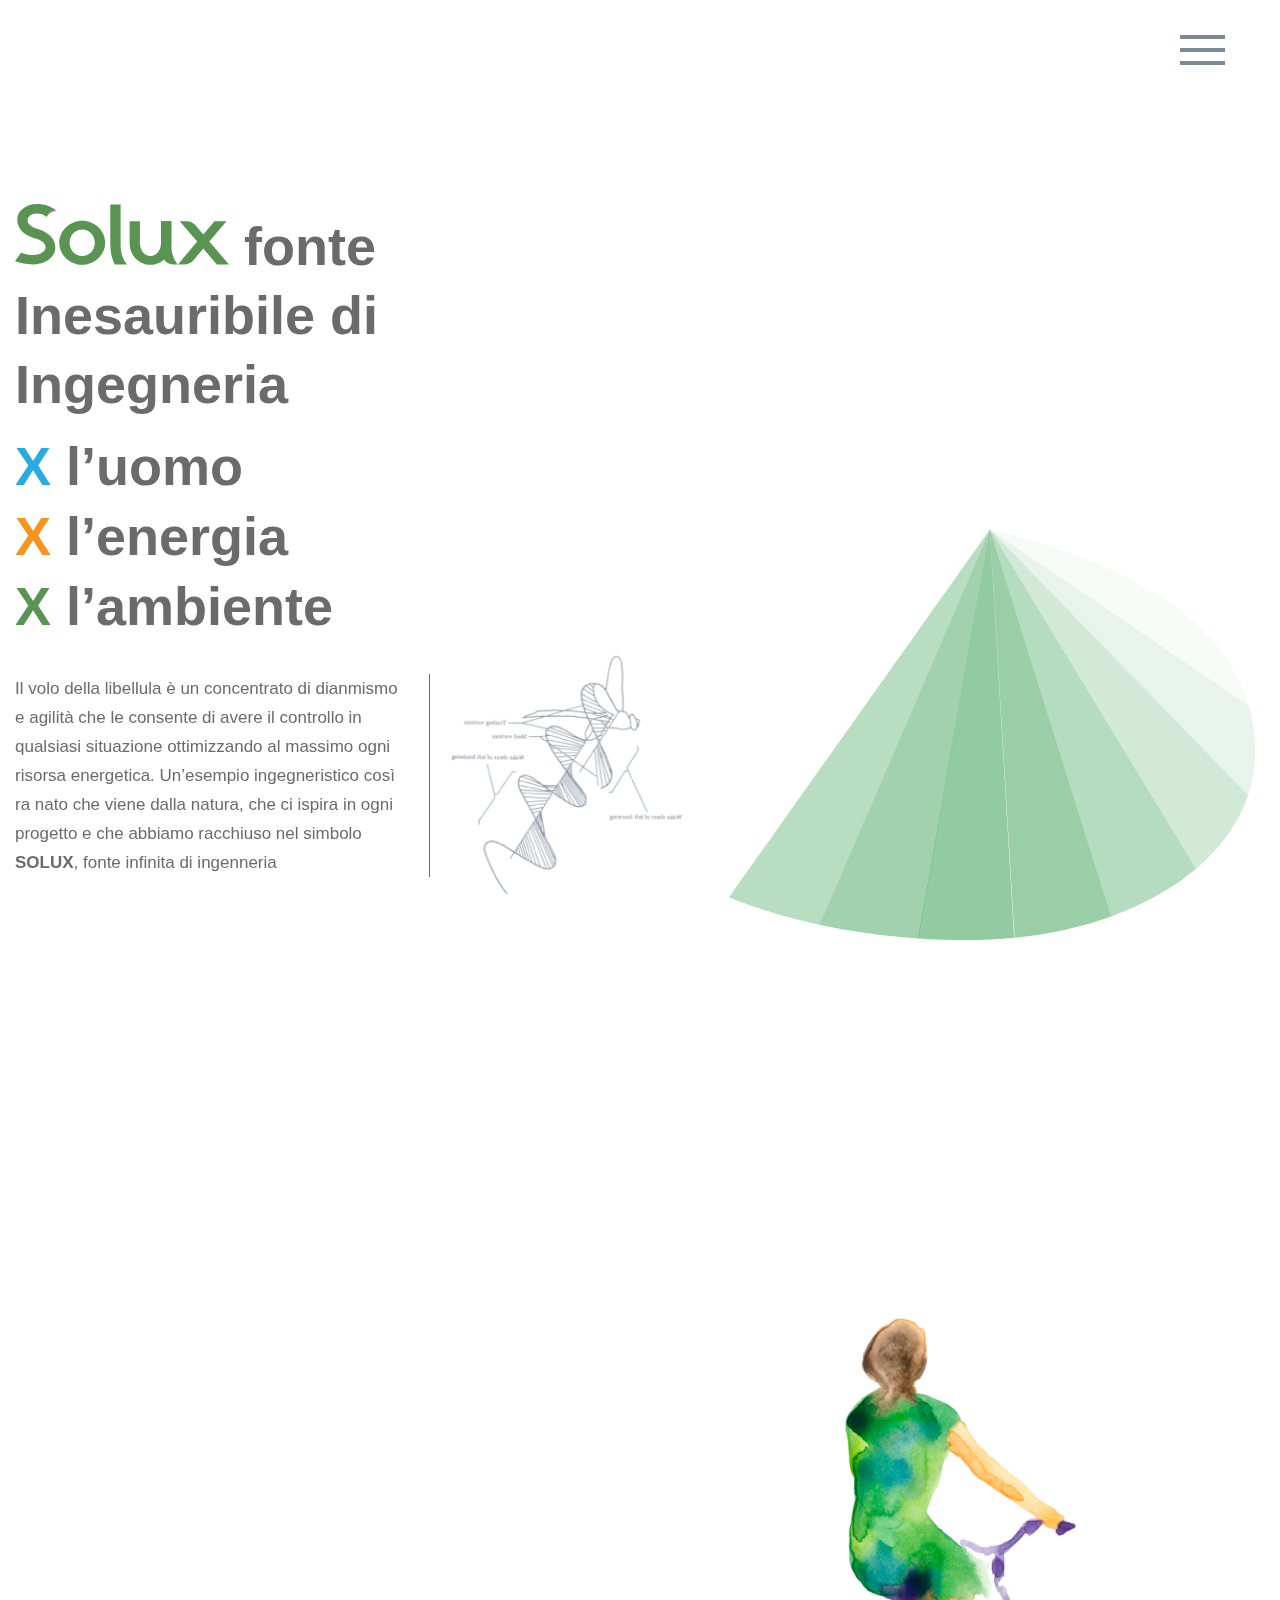
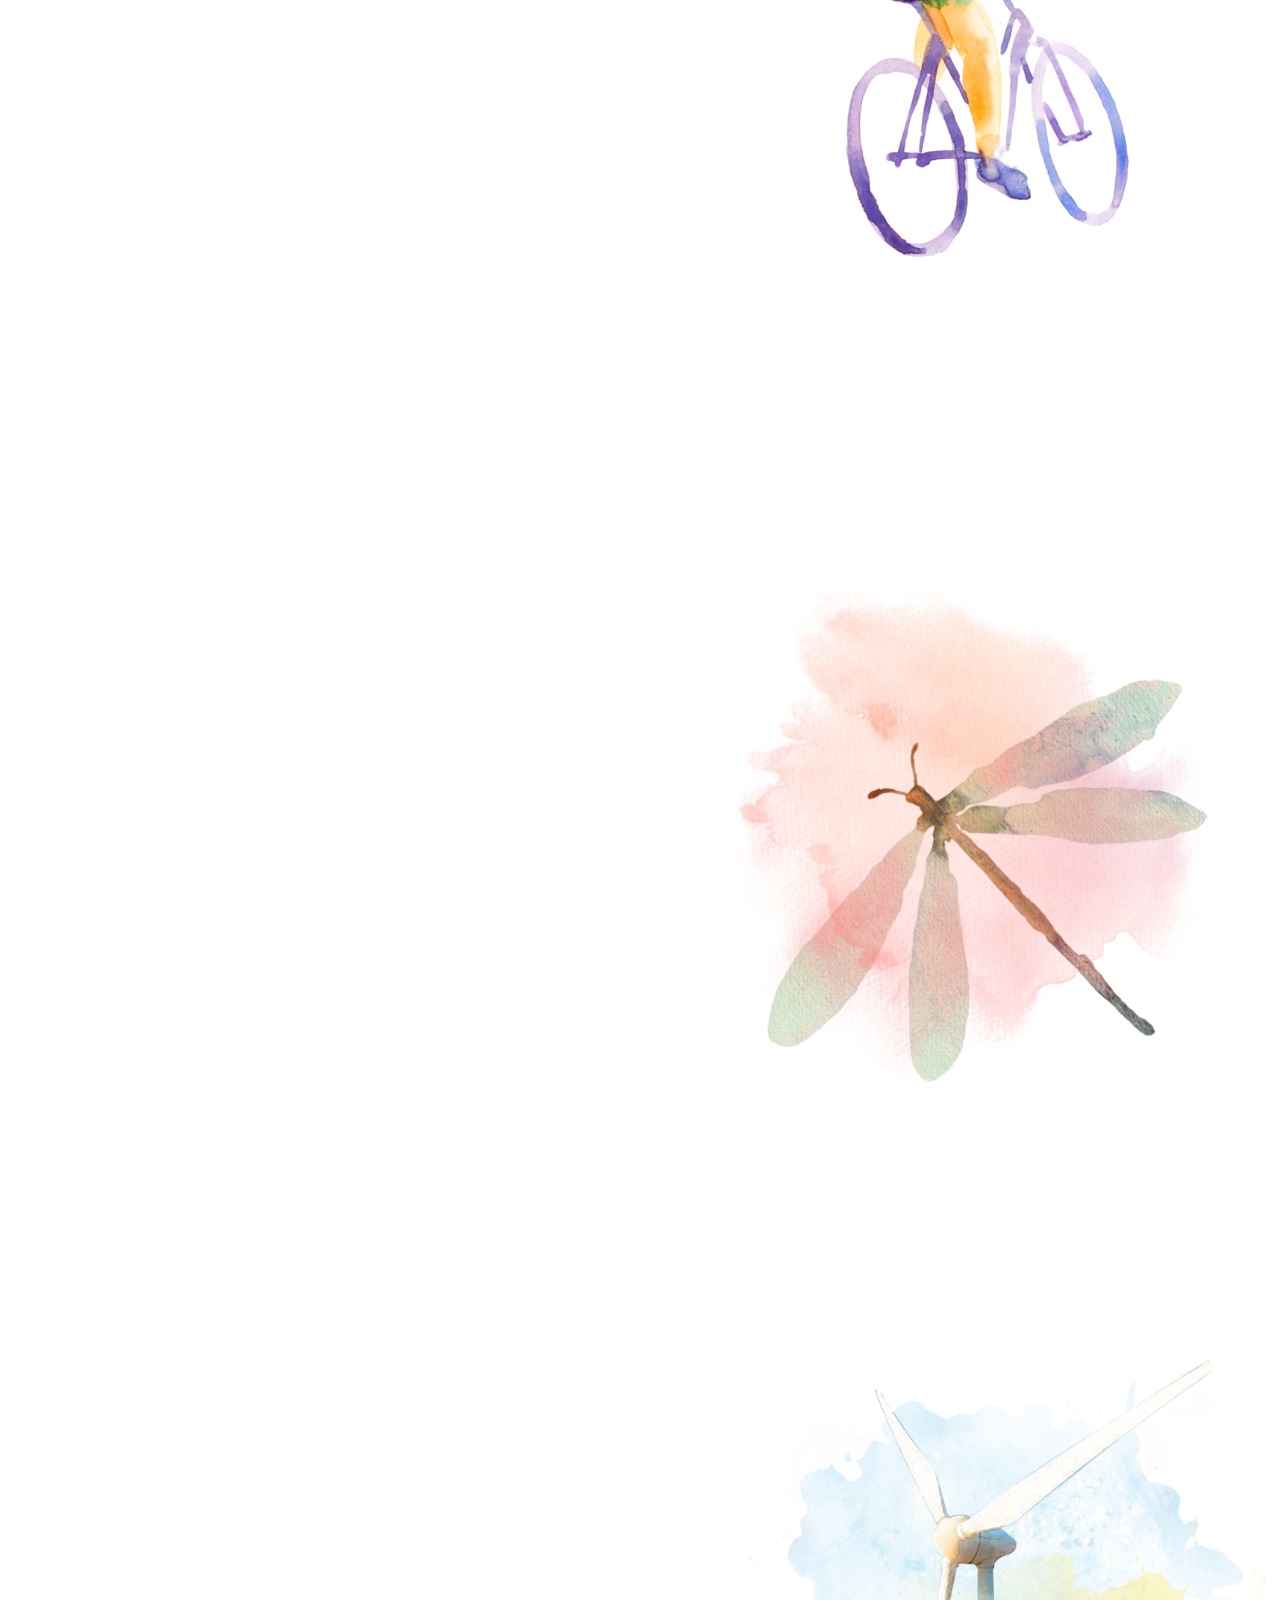
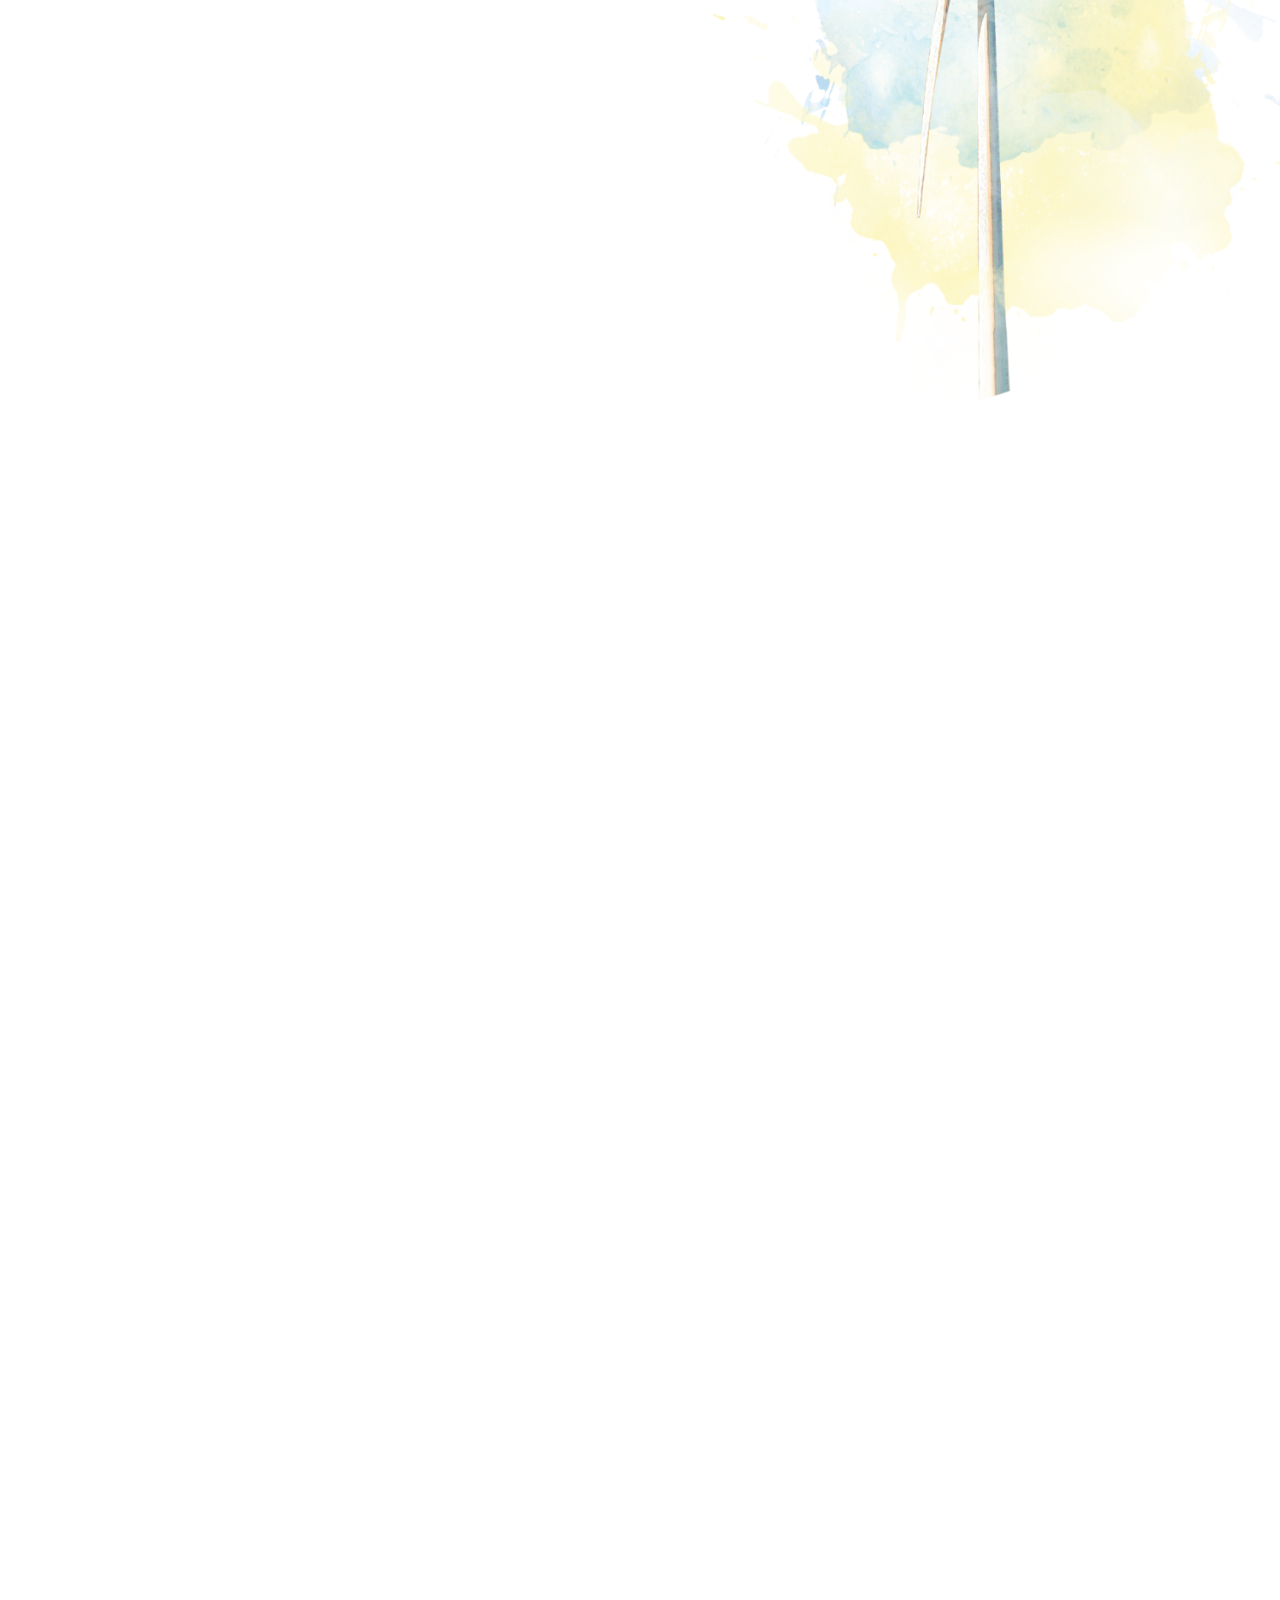
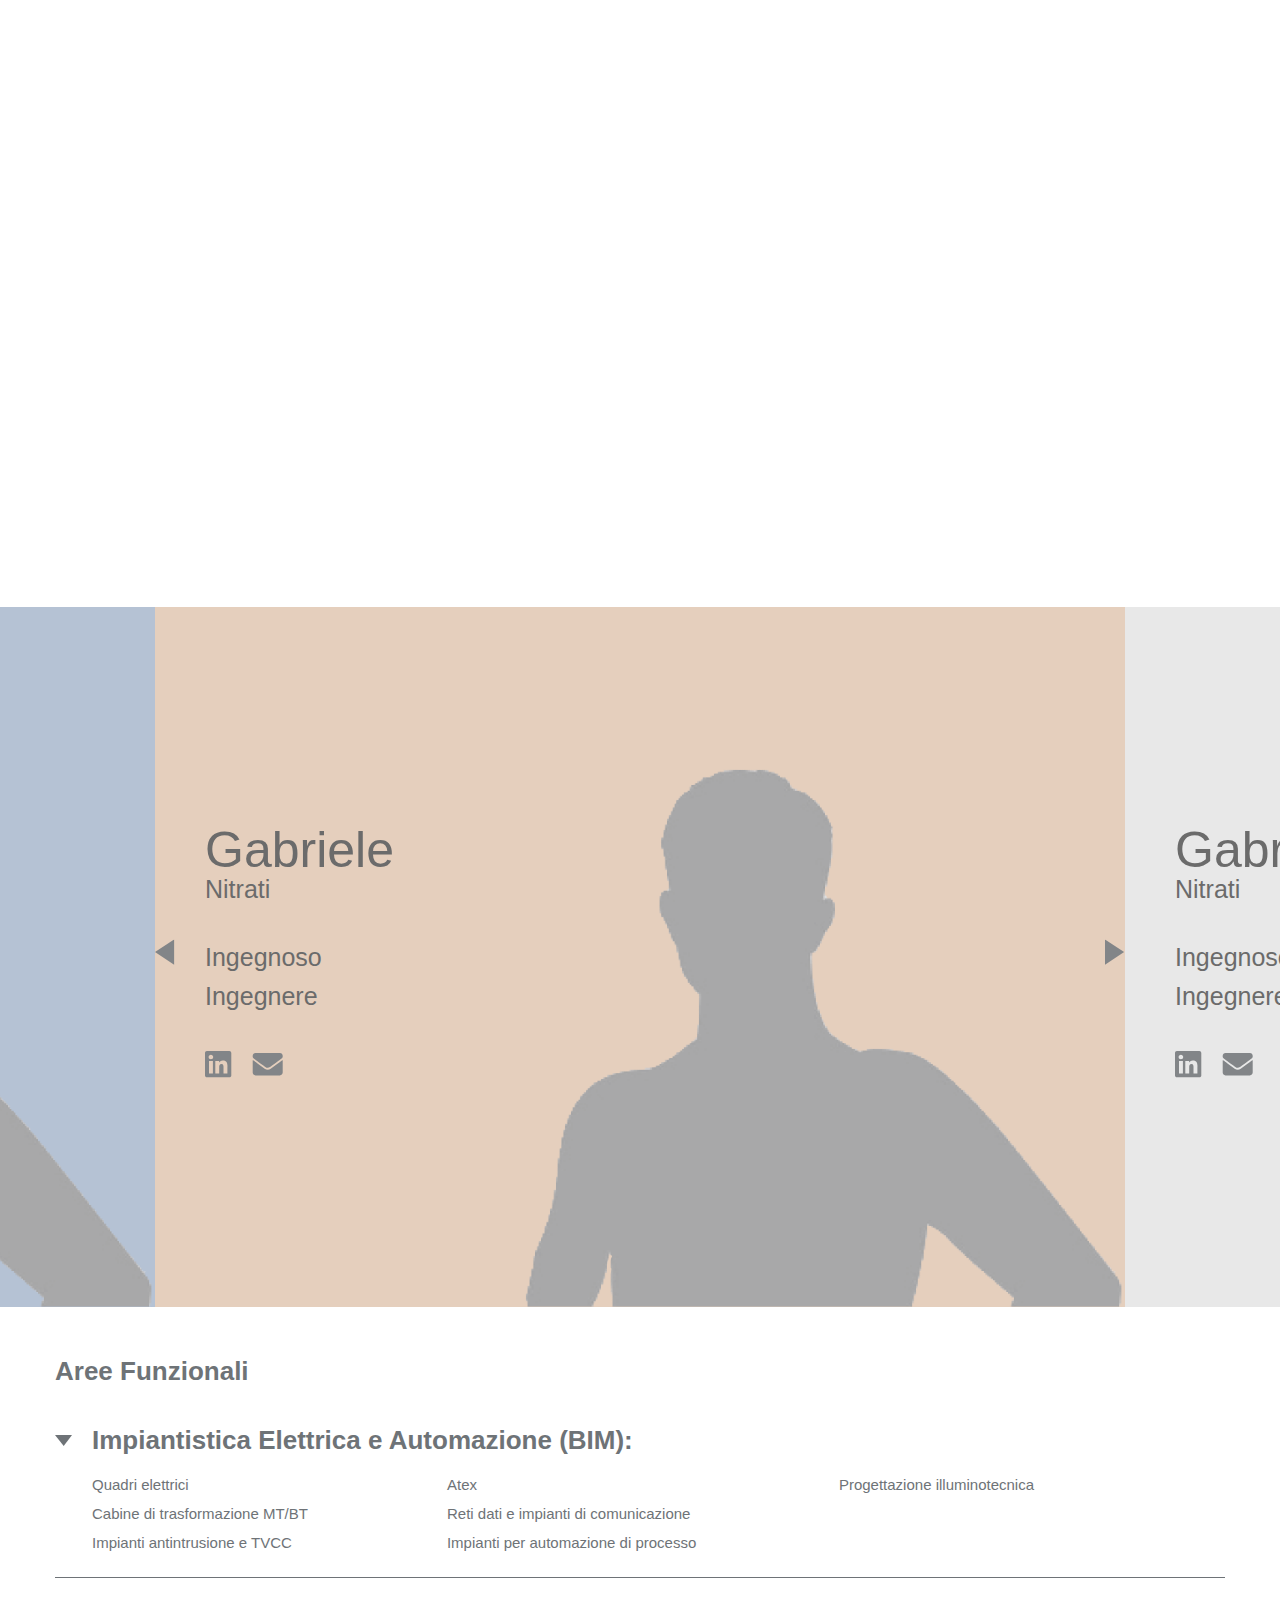
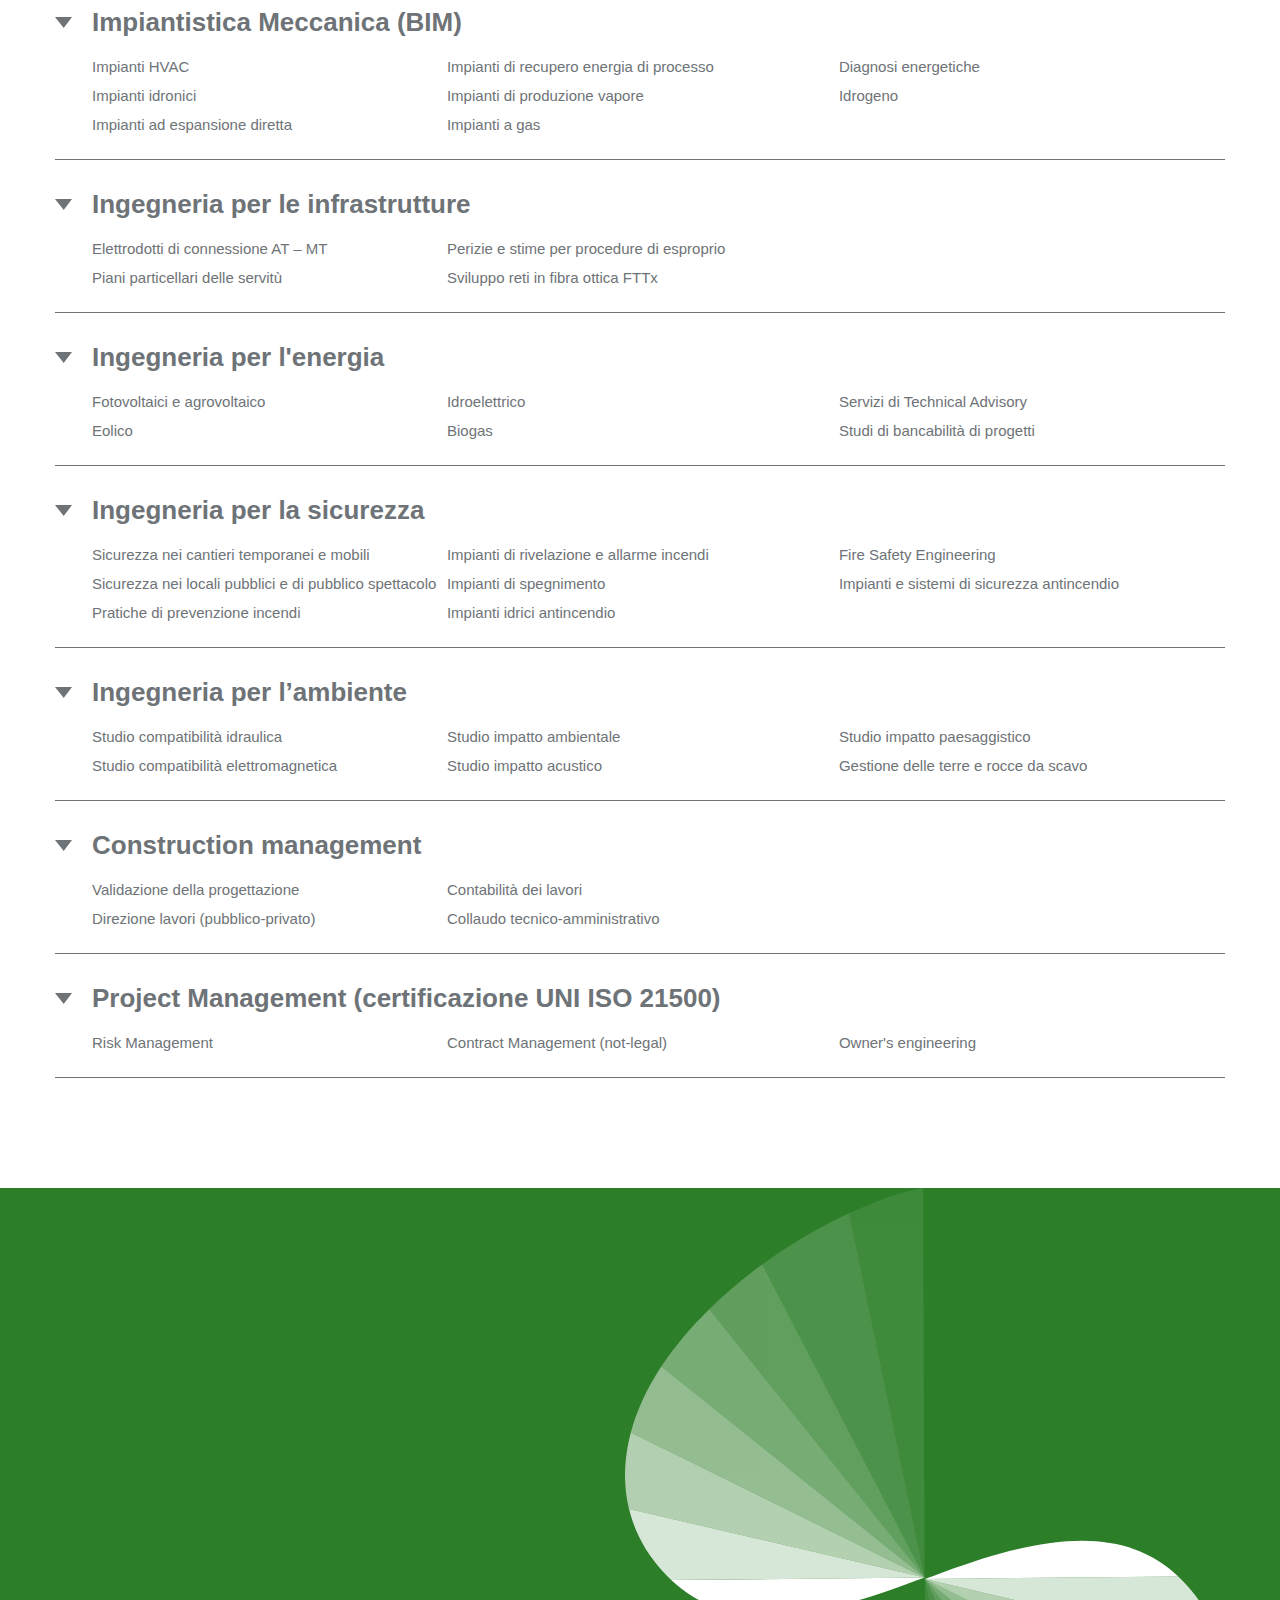
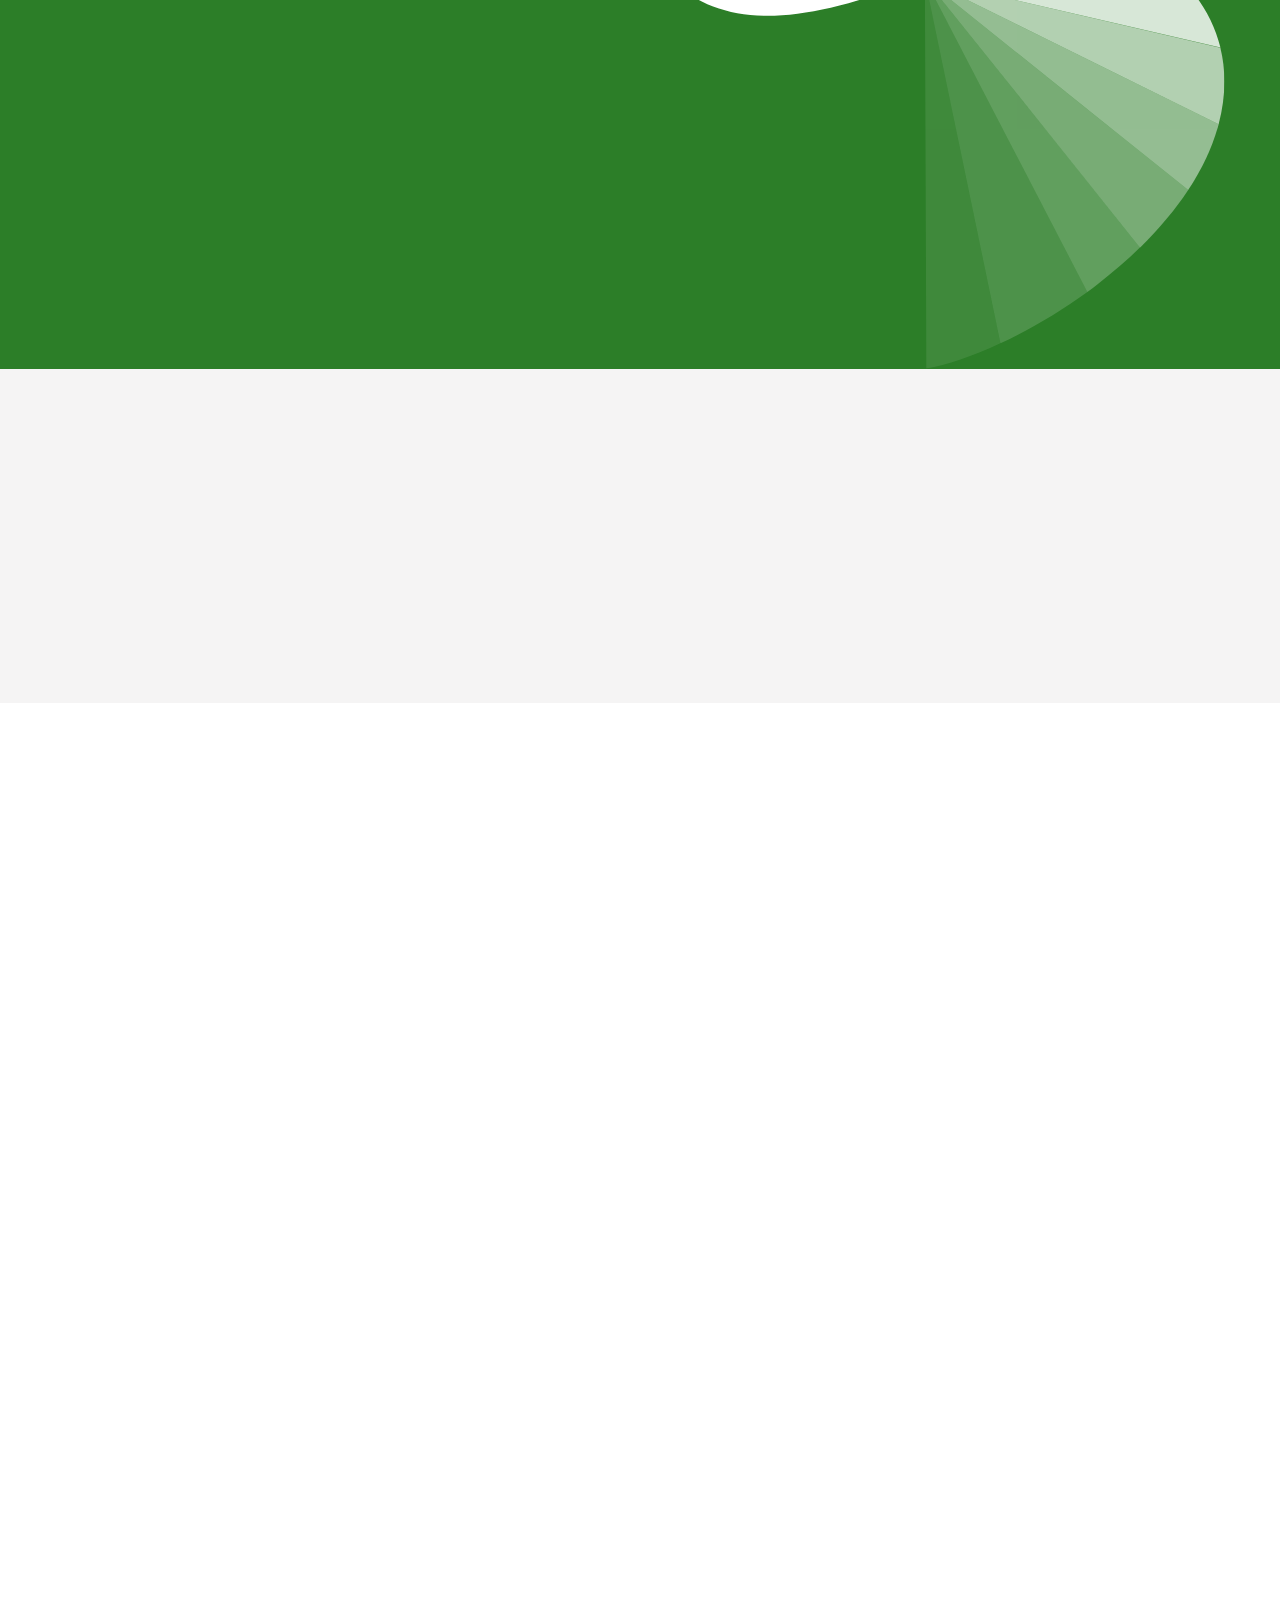
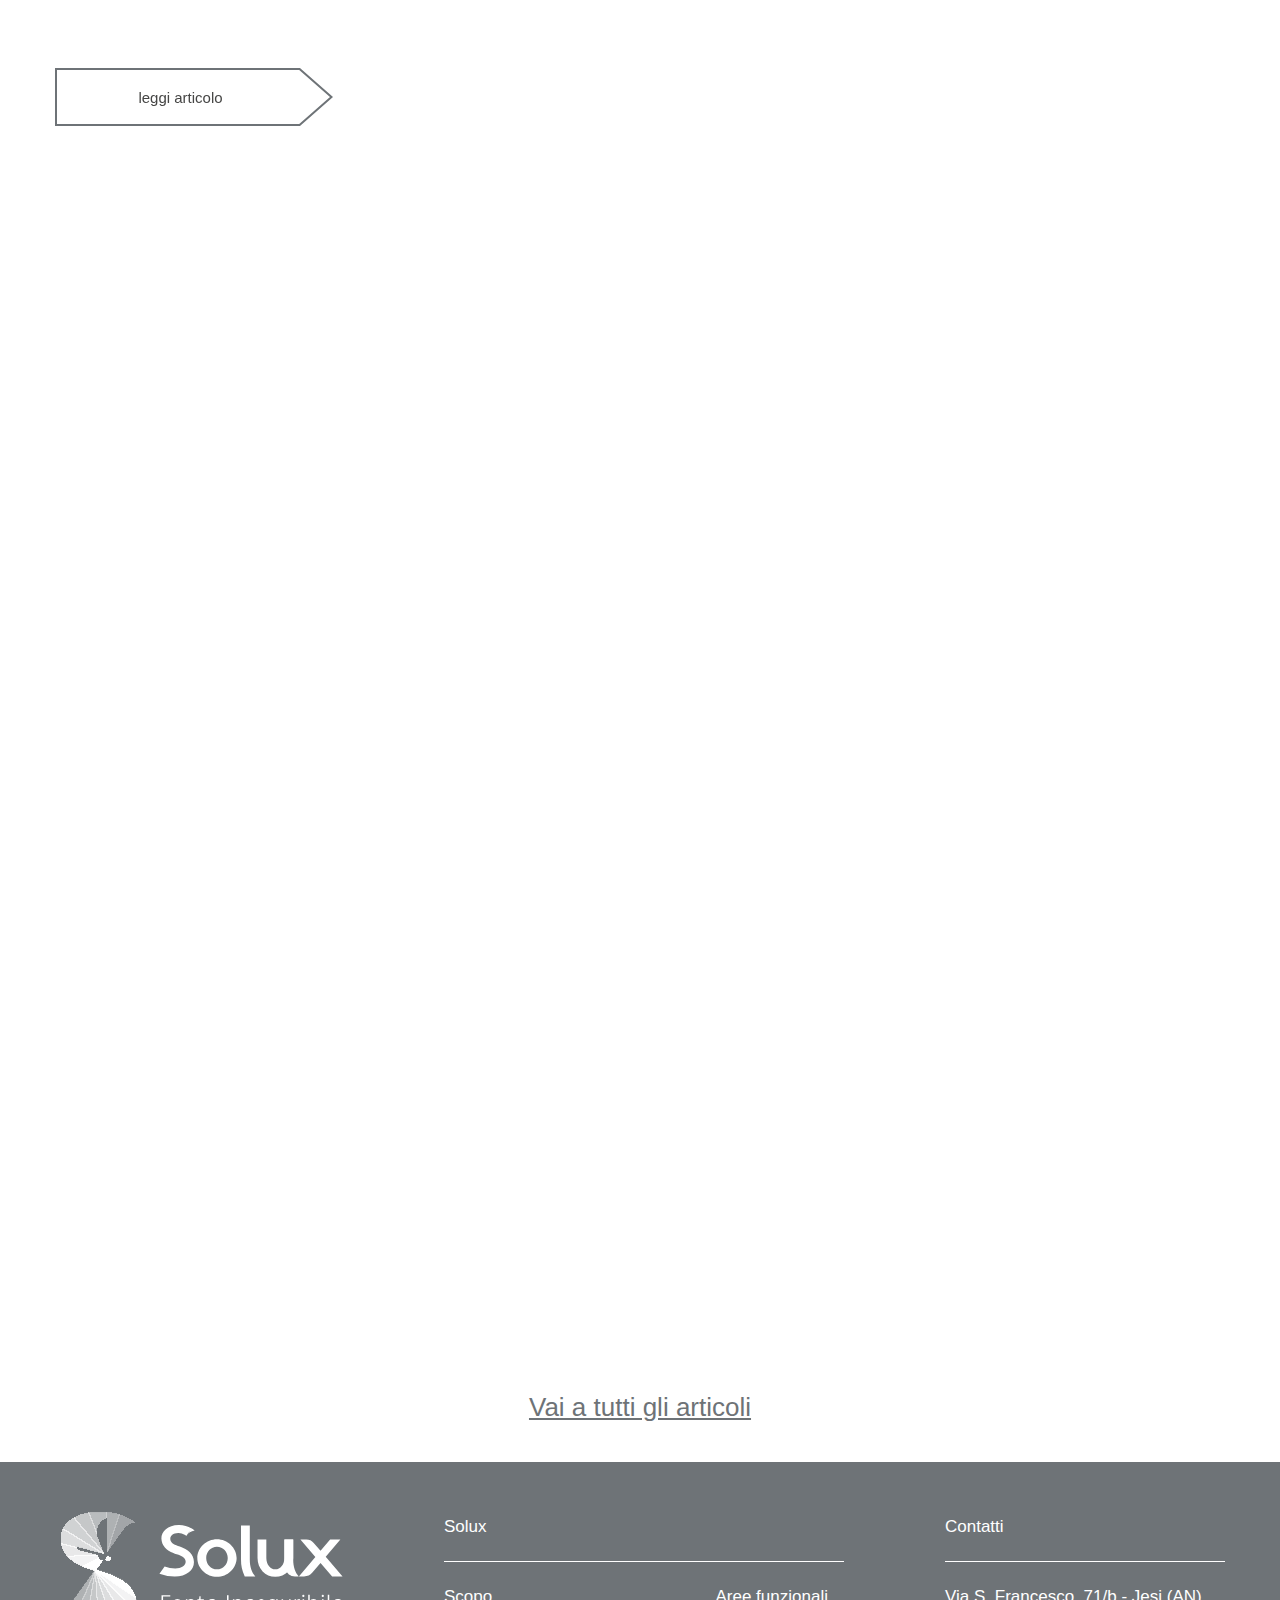
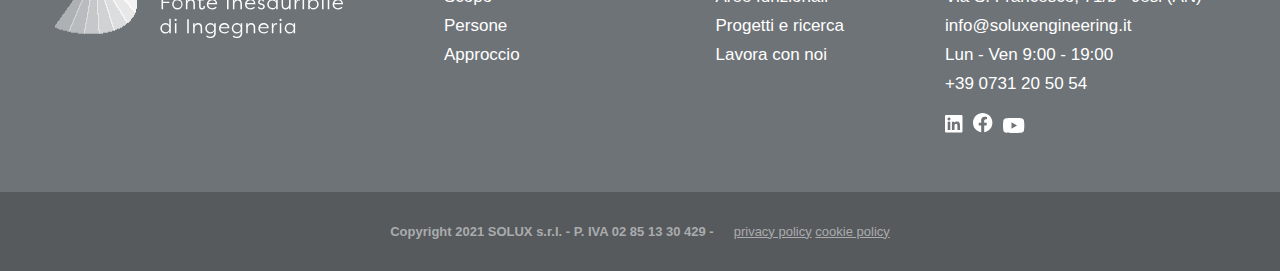
==== commit 689ceb3e: "adasdsad" ====
--- a/index.html
+++ b/index.html
@@ -5,15 +5,120 @@
 		<meta http-equiv="X-UA-Compatible" content="IE=edge" />
 		<meta name="viewport" content="width=device-width, initial-scale=1.0" />
 		<title>SOLUX</title>
+		<link rel="stylesheet" href="https://unpkg.com/aos@next/dist/aos.css" />
     <link rel="stylesheet" href="https://cdnjs.cloudflare.com/ajax/libs/OwlCarousel2/2.3.4/assets/owl.carousel.min.css" integrity="sha512-tS3S5qG0BlhnQROyJXvNjeEM4UpMXHrQfTGmbQ1gKmelCxlSEBUaxhRBj/EFTzpbP4RVSrpEikbmdJobCvhE3g==" crossorigin="anonymous" referrerpolicy="no-referrer" />
 		<link rel="stylesheet" href="css/app.css" />
 	</head>
 	<body>
 		<main>
+			<div class="menu">
+				<a href="#" class="menu__close">
+					<svg
+						xmlns="http://www.w3.org/2000/svg"
+						width="34.75"
+						height="34.75"
+						viewBox="0 0 34.75 34.75"
+					>
+						<g id="aaa" transform="translate(-3325.125 -32.843)">
+							<rect
+								id="Прямоугольник_15"
+								data-name="Прямоугольник 15"
+								width="4.51"
+								height="44.633"
+								transform="matrix(0.707, -0.707, 0.707, 0.707, 3325.125, 36.033)"
+								fill="#fff"
+							/>
+							<rect
+								id="Прямоугольник_16"
+								data-name="Прямоугольник 16"
+								width="44.633"
+								height="4.51"
+								transform="translate(3325.125 64.404) rotate(-45)"
+								fill="#fff"
+							/>
+						</g>
+					</svg>
+				</a>
+
+				<div class="menu__list">
+					<a href="#" class="menu__list-link" style="margin-bottom: 15px;">Home</a>
+
+					<div class="menu__list-block">
+						<span class="menu__list-title">Solux</span>
+						<div class="menu__list-links">
+							<a href="#" class="menu__list-link">Scopo</a>
+							<a href="#" class="menu__list-link">Persone</a>
+							<a href="#" class="menu__list-link">Approccio</a>
+							<a href="#" class="menu__list-link">Referenze</a>
+							<a href="#" class="menu__list-link">Certificazioni</a>
+						</div>
+					</div>
+
+					<div class="menu__list-block">
+						<span class="menu__list-title">Aree funzionali</span>
+						<div class="menu__list-links">
+							<a href="#" class="menu__list-link">Ignegneria per gli impianti</a>
+							<a href="#" class="menu__list-link">Ingegneria per le infrastrutture</a>
+							<a href="#" class="menu__list-link">Ingegneria per la sicurezza</a>
+							<a href="#" class="menu__list-link">Ingegneria per l’energia</a>
+							<a href="#" class="menu__list-link">Ingegneria per l’ambiente</a>
+							<a href="#" class="menu__list-link">Construction management</a>
+							<a href="#" class="menu__list-link">Project Management </a>
+						</div>
+					</div>
+
+					<div class="menu__list-block">
+						<span class="menu__list-title">Progetti e Ricerca</span>
+						<div class="menu__list-links">
+							<a href="#" class="menu__list-link">Immagazzinare il vento</a>
+							<a href="#" class="menu__list-link">La seconda vita delle batterie elettriche </a>
+							<a href="#" class="menu__list-link">Ingegneria per l'ambiente</a>
+							<a href="#" class="menu__list-link">Case history</a>
+							<a href="#" class="menu__list-link">Tutti</a><br />
+							<a href="#" class="menu__list-link">Lavora con noi</a>
+							<a href="#" class="menu__list-link">Contatti</a>
+						</div>
+					</div>
+
+					<a href="#" class="menu__list-loc">Via S. Francesco, 71/b - Jesi (AN)</a>
+					<a href="#" class="menu__list-loc">Lun - Ven 9:00 - 19:00</a>
+					<a href="#" class="menu__list-loc">+39 0731 20 50 54</a>
+					<div class="menu__list-subscribe">
+						<a href="#">
+							<svg width="18" height="18" viewBox="0 0 18 18" fill="none" xmlns="http://www.w3.org/2000/svg">
+								<path d="M17.4961 1.26196V16.238C17.4969 16.5709 17.3659 16.8905 17.1316 17.127C16.8974 17.3635 16.579 17.4976 16.2461 17.5H1.24611C0.913696 17.4974 0.595882 17.363 0.362324 17.1265C0.128766 16.8899 -0.00157883 16.5704 1.97078e-05 16.238V1.26196C-0.00184344 0.929459 0.128465 0.609845 0.36208 0.37323C0.595695 0.136615 0.913613 0.00237931 1.24611 0H16.2461C16.5791 0.00211566 16.8975 0.136124 17.1319 0.372681C17.3662 0.609237 17.4972 0.92901 17.4961 1.26196Z" fill="#4D4D43"/>
+								<path d="M5.24322 3.17054C5.40804 3.41721 5.49615 3.70724 5.49615 4.00391H5.492C5.49017 4.40048 5.3321 4.78037 5.05206 5.06116C4.77201 5.34196 4.39271 5.50102 3.99615 5.50391C3.69948 5.50391 3.40933 5.41593 3.16265 5.25111C2.91598 5.08628 2.72369 4.85204 2.61016 4.57795C2.49663 4.30386 2.46708 4.00228 2.52496 3.71131C2.58283 3.42034 2.72558 3.15302 2.93536 2.94324C3.14514 2.73347 3.41245 2.5906 3.70342 2.53272C3.99439 2.47484 4.29603 2.50458 4.57012 2.61811C4.84421 2.73164 5.0784 2.92386 5.24322 3.17054Z" fill="#777769"/>
+								<path d="M5.2962 6.65192V15.0039H2.6961V6.65192H5.2962Z" fill="#777769"/>
+								<path d="M11.9022 6.44495C14.5272 6.44495 15.0152 8.17591 15.0152 10.4259V15.0039H12.4212V10.9409C12.4212 9.97292 12.402 8.7259 11.074 8.7259C9.72203 8.7259 9.51519 9.78092 9.51519 10.8709V15.0039H6.9212V6.65192H9.40997V7.79291H9.44512C9.69468 7.36721 10.055 7.01708 10.4876 6.77973C10.9202 6.54238 11.409 6.42671 11.9022 6.44495Z" fill="#777769"/>
+								</svg>
+						</a>
+						<a href="#">
+							<svg width="20" height="20" viewBox="0 0 20 20" fill="none" xmlns="http://www.w3.org/2000/svg">
+								<path d="M11.2005 12.485V19.2551C13.6083 18.8742 15.784 17.5995 17.2935 15.6853C18.803 13.7711 19.5353 11.3582 19.3443 8.92792C19.1532 6.49766 18.053 4.22881 16.263 2.57397C14.4729 0.91914 12.1248 0 9.68703 0C7.24928 0 4.90112 0.91914 3.1111 2.57397C1.32109 4.22881 0.220828 6.49766 0.0298035 8.92792C-0.161221 11.3582 0.571107 13.7711 2.08058 15.6853C3.59006 17.5995 5.76579 18.8742 8.1736 19.2551V12.485H5.71242V9.68506H8.1736V7.55005C8.12083 7.05168 8.17818 6.54779 8.34181 6.0741C8.50545 5.60041 8.77125 5.16849 9.12038 4.80896C9.46951 4.44943 9.8934 4.17112 10.3621 3.99365C10.8308 3.81619 11.3328 3.74392 11.8325 3.78204C12.5592 3.79214 13.284 3.85534 14.0015 3.97107V6.35406H12.7796C12.5715 6.3264 12.3597 6.34588 12.1602 6.41107C11.9606 6.47626 11.7783 6.58546 11.6267 6.73065C11.4751 6.87584 11.358 7.05328 11.2842 7.24982C11.2104 7.44635 11.1818 7.65693 11.2005 7.86603V9.68506H13.8875L13.4575 12.485H11.2005Z" fill="#4D4D43"/>
+								</svg>
+						</a>
+						<a href="#">
+							<svg width="22" height="15" viewBox="0 0 22 15" fill="none" xmlns="http://www.w3.org/2000/svg">
+								<path d="M20.8882 12.684C21.1959 10.9787 21.345 9.24872 21.334 7.51599L21.3271 7.50995C21.3401 5.77944 21.1932 4.05144 20.8882 2.34796C20.7678 1.89382 20.5302 1.47926 20.1992 1.14581C19.8682 0.812363 19.4554 0.571753 19.0022 0.447998C17.3382 -1.96695e-06 10.667 0 10.667 0C10.667 0 3.99603 -1.96695e-06 2.33203 0.447998C1.8787 0.571569 1.46579 0.812151 1.13477 1.14563C0.803744 1.47911 0.566259 1.89372 0.446044 2.34796C-0.148681 5.76763 -0.148681 9.26429 0.446044 12.684C0.567356 13.1342 0.805919 13.5442 1.13721 13.8724C1.46849 14.2005 1.88066 14.435 2.33203 14.552C3.99603 15.001 10.667 15.001 10.667 15.001C10.667 15.001 17.3382 15.001 19.0022 14.552C19.4535 14.4348 19.8655 14.2002 20.1968 13.8721C20.528 13.544 20.7667 13.1341 20.8882 12.684Z" fill="#4D4D43"/>
+								<path d="M8.48511 4.34399L14.061 7.51599L8.48511 10.688V4.34399Z" fill="#777769"/>
+								</svg>
+						</a>
+					</div>
+				</div>
+			</div>
+			<div class="only-hamb">
+				<div class="only-hamb-wrapper page-wrapper">
+					<a href="#" class="hamb">
+						<span></span>
+						<span></span>
+						<span></span>
+					</a>
+				</div>
+			</div>
 			<div id="layout_1" class="layout">
 				<div class="hero wrapper">
 					<div class="hero__content">
-						<div class="hero__title">
+						<div class="hero__title" data-aos="fade-up" data-aos-duration="2000">
 							<span class="hero__logo">
 								<img src="img/logos/logo.svg" alt="" />
 							</span>
@@ -21,13 +126,13 @@
 						</div>
 
 						<div class="hero__mid">
-							<div class="hero__mid-item"><span>X</span>&nbsp;l’uomo</div>
-							<div class="hero__mid-item"><span>X</span>&nbsp;l’energia</div>
-							<div class="hero__mid-item"><span>X</span>&nbsp;l’ambiente</div>
+							<div class="hero__mid-item" data-aos="fade-up" data-aos-duration="2000"  data-aos-delay="0"><span>X</span>&nbsp;l’uomo</div>
+							<div class="hero__mid-item" data-aos="fade-up" data-aos-duration="2000"  data-aos-delay="100"><span>X</span>&nbsp;l’energia</div>
+							<div class="hero__mid-item" data-aos="fade-up" data-aos-duration="2000"  data-aos-delay="150"><span>X</span>&nbsp;l’ambiente</div>
 						</div>
 
 						<div class="hero__info">
-							<p class="hero__desc">
+							<p class="hero__desc" data-aos="fade-up" data-aos-duration="2000">
 								Il volo della libellula è un concentrato di dianmismo e agilità
 								che le consente di avere il controllo in qualsiasi situazione
 								ottimizzando al massimo ogni risorsa energetica. Un’esempio
@@ -35,33 +140,38 @@
 								ispira in ogni progetto e che abbiamo racchiuso nel simbolo
 								<b>SOLUX</b>, fonte infinita di ingenneria
 							</p>
-							<span class="hero__sketch">
+							<span class="hero__sketch" data-aos="fade-up" data-aos-duration="2000">
 								<img src="img/sketch.png" alt="" />
 							</span>
 						</div>
 					</div>
-
-					<!-- <div class="hero__graphic">
-							<img src="img/graphics/layout_1.svg" alt="">
-						</div> -->
 					<div id="lottie"></div>
 				</div>
 			</div>
 			<div id="layout_2" class="layout">
 				<div class="content wrapper">
 					<div class="content__inner">
-						<span class="content__pre-text">Ingegneria per l’uomo</span>
-						<h2 class="content__title">
+						<span class="content__pre-text" data-aos="fade-up" data-aos-duration="2000">Ingegneria per l’uomo</span>
+						<h2 class="content__title" data-aos="fade-up" data-aos-duration="2000">
 							Persone ingegnose generano l’ingegneria per le persone
 						</h2>
-						<p class="content__description">
+						<p class="content__description" data-aos="fade-up" data-aos-duration="2000">
 							Lorem ipsum dolor sit amet, consectetuer adipiscing elit, sed diam
 							nonummy nibh euismod tincidunt ut laoreet dolore magna aliquam
 							erat volutpat. Ut wisi enim ad minim veniam, quis nostrud exerci
 							tation ullamcorper suscipit lobortis nisl ut aliquip ex ea commodo
 							consequat.
 						</p>
-						<a href="#" class="content__link">Scopri -></a>
+						<div class="content__graphic n">
+							<img class="bike" src="img/graphics/bike.png" alt="" />
+							<img src="img/graphics/layout_2.svg" alt="" />
+						</div>
+						<a href="#" class="v-category__button" data-aos="fade-up" data-aos-duration="2000">
+							<img src="img/short_light.svg" alt="">
+							<span style="color:#fff;" class="v-category__button-text">
+								scopri l'Ingegneria per l'Uomo
+							</span>
+						</a>
 					</div>
 					<div class="content__graphic">
 						<img class="bike" src="img/graphics/bike.png" alt="" />
@@ -72,11 +182,11 @@
 			<div id="layout_3" class="layout">
 				<div class="content wrapper">
 					<div class="content__inner">
-						<span class="content__pre-text">Ingegneria per l’ambiente</span>
-						<h2 class="content__title">
+						<span class="content__pre-text" data-aos="fade-up" data-aos-duration="2000">Ingegneria per l’ambiente</span>
+						<h2 class="content__title" data-aos="fade-up" data-aos-duration="2000">
 							Fonte di ispirazione infinita da osservare, replicare e tutelare.
 						</h2>
-						<p class="content__description">
+						<p class="content__description" data-aos="fade-up" data-aos-duration="2000">
 							L’armonia tra tutti gli elementi... <br /><br />
 
 							Lorem ipsum dolor sit amet, consectetuer adipiscing elit, sed diam
@@ -85,7 +195,17 @@
 							tation ullamcorper suscipit lobortis nisl ut aliquip ex ea commodo
 							consequat.
 						</p>
-						<a href="#" class="content__link">Scopri -></a>
+						<div class="content__graphic n">
+							<img class="dragonfly" src="img/graphics/dragonfly.png" alt="" />
+							<img class="smoke" src="img/graphics/smoke.png" alt="" />
+							<img src="img/graphics/layout_2.svg" alt="" />
+						</div>
+						<a href="#" class="v-category__button" data-aos="fade-up" data-aos-duration="2000">
+							<img src="img/short_light.svg" alt="">
+							<span style="color:#fff;" class="v-category__button-text">
+								scopri l'Ingegneria per l'Ambiente
+							</span>
+						</a>
 					</div>
 					<div class="content__graphic">
 						<img class="dragonfly" src="img/graphics/dragonfly.png" alt="" />
@@ -97,31 +217,41 @@
 			<div id="layout_4" class="layout">
 				<div class="content wrapper">
 					<div class="content__inner">
-						<span class="content__pre-text">Ingegneria per l’energia</span>
-						<h2 class="content__title">
+						<span class="content__pre-text" data-aos="fade-up" data-aos-duration="2000">Ingegneria per l’energia</span>
+						<h2 class="content__title" data-aos="fade-up" data-aos-duration="2000">
 							Realizzare ora la transazione energetica
 						</h2>
-						<p class="content__description">
+						<p class="content__description" data-aos="fade-up" data-aos-duration="2000">
 							Lorem ipsum dolor sit amet, consectetuer adipiscing elit, sed diam
 							nonummy nibh euismod tincidunt ut laoreet dolore magna aliquam
 							erat volutpat. Ut wisi enim ad minim veniam, quis nostrud exerci
 							tation ullamcorper suscipit lobortis nisl ut aliquip ex ea commodo
 							consequat.
 						</p>
-						<a href="#" class="content__link">Scopri -></a>
+						<div class="content__graphic n">
+							<img style="top:9%;" class="dragonfly" src="img/graphics/ab.png" alt="">
+							<img src="img/graphics/layout_2.svg" alt="" />
+						</div>
+						<a href="#" class="v-category__button" data-aos="fade-up" data-aos-duration="2000">
+							<img src="img/short_light.svg" alt="">
+							<span style="color:#fff;" class="v-category__button-text">
+								scopri l'Ingegneria per l'Ambiente
+							</span>
+						</a>
 					</div>
 					<div class="content__graphic">
-						<img class="vert vert_1" src="img/graphics/vert_1.svg" alt="" />
-						<img class="vert vert_2" src="img/graphics/vert_2.svg" alt="" />
-						<img class="vert vert_3" src="img/graphics/vert_3.svg" alt="" />
+						<img style="top:9%;" class="dragonfly" src="img/graphics/ab.png" alt="">
 						<img src="img/graphics/layout_2.svg" alt="" />
 					</div>
 				</div>
 			</div>
-			<div id="layout_5" class="layout">
+			<div id="layout_5" class="layout h-auto">
 				<div class="invest wrapper">
-					<span class="invest__pre-title">Approccio SOLUX</span>
-					<p class="invest__pre-description">
+					<div class="invest__title" data-aos="fade-up" data-aos-duration="2000">
+						<b>Punto di performance,</b> l’equilibrio perfetto tra investimenti
+						e risultati
+					</div>
+					<p class="invest__pre-description" data-aos="fade-up" data-aos-duration="2000">
 						Lorem ipsum dolor sit amet, consectetuer adipiscing elit, sed diam
 						nonummy nibh euismod tincidunt ut laoreet dolore magna aliquam erat
 						volutpat. Ut wisi enim ad minim veniam, quis nostrud exerci tation
@@ -129,86 +259,55 @@
 						consequat.
 					</p>
 
-					<div class="invest__title">
-						<b>Punto di performance,</b> l’equilibrio perfetto tra investimenti
-						e risultati
+					<div class="sloy">
+						<img src="img/sloy.png" alt="">
 					</div>
 
-					<div class="invest__graphic">
-						<img class="gr1" src="img/graphics/GR1.svg" alt="" />
-					</div>
+
+					<a href="#" class="v-category__button" data-aos="fade-up" data-aos-duration="2000" style="margin-bottom:200px;">
+						<img src="img/short_light.svg" alt="">
+						<span style="left:7%;color:#fff;" class="v-category__button-text">
+							Scarica l'infografica
+						</span>
+					</a>
 
 					<div class="invest__list">
-						<ul>
-							<li class="invest__list-item">
-								<div class="invest__list-num">3</div>
-								<div class="invest__list-inner">
-									<span class="invest__list-title">Mantenimento</span>
-									<p class="invest__list-description">
-										rat volutpat. Ut wisi enim ad minim veniam, quis nostkkrud
-										exerci tation ullamcorper suscipit lobortis nisl ut aliquip
-										ex ea commodo
-									</p>
-								</div>
-							</li>
-							<li class="invest__list-item">
-								<div class="invest__list-num">2</div>
-								<div class="invest__list-inner">
-									<span class="invest__list-title">Supervisione</span>
-									<p class="invest__list-description">
-										rat volutpat. Ut wisi enim ad minim veniam, quis nostkkrud
-										exerci tation ullamcorper suscipit lobortis nisl ut aliquip
-										ex ea commodo
-									</p>
-								</div>
-							</li>
-							<li class="invest__list-item">
-								<div class="invest__list-num">1</div>
-								<div class="invest__list-inner">
-									<span class="invest__list-title">Progetto</span>
-									<p class="invest__list-description">
-										rat volutpat. Ut wisi enim ad minim veniam, quis nostkkrud
-										exerci tation ullamcorper suscipit lobortis nisl ut aliquip
-										ex ea commodo
-									</p>
-								</div>
-							</li>
-							<li class="invest__list-item">
-								<div class="invest__list-num">3</div>
-								<div class="invest__list-inner">
-									<span class="invest__list-title">Etical company tagets</span>
-									<p class="invest__list-description">
-										rat volutpat. Ut wisi enim ad minim veniam, quis nostkkrud
-										exerci tation ullamcorper suscipit lobortis nisl ut aliquip
-										ex ea commodo
-									</p>
-								</div>
-							</li>
-							<li class="invest__list-item">
-								<div class="invest__list-num">2</div>
-								<div class="invest__list-inner">
-									<span class="invest__list-title">Budget</span>
-									<p class="invest__list-description">
-										rat volutpat. Ut wisi enim ad minim veniam, quis nostkkrud
-										exerci tation ullamcorper suscipit lobortis nisl ut aliquip
-										ex ea commodo
-									</p>
-								</div>
-							</li>
-							<li class="invest__list-item">
-								<div class="invest__list-num">1</div>
-								<div class="invest__list-inner">
-									<span class="invest__list-title">Businnes targets</span>
-									<p class="invest__list-description">
-										rat volutpat. Ut wisi enim ad minim veniam, quis nostkkrud
-										exerci tation ullamcorper suscipit lobortis nisl ut aliquip
-										ex ea commodo
-									</p>
-								</div>
-							</li>
-						</ul>
-						<div class="invest__list-svg">
-							<img src="img/graphics/list.svg" alt="" />
+						<div class="invest__list-item" data-aos="fade-up" data-aos-duration="2000">
+							<div class="invest__list-count">1</div>
+							<div class="invest__list-title">AVVIO</div>
+							<div class="invest__list-desc">
+								Definizione degli obiettivi, dei requisiti e dei deliverable del progetto. Identificazione dei vincoli contrattuali e dei presupposti. Definizion
+								dei criteri di successo, del budget e individuazione degli stakeholder.
+							</div>
+						</div>
+						<div class="invest__list-item" data-aos="fade-up" data-aos-duration="2000">
+							<div class="invest__list-count">2</div>
+							<div class="invest__list-title">PIANIFICAZIONE</div>
+							<div class="invest__list-desc">
+								Identificazione dell'ambito, organizzazione del progetto mediante la creazione della WBS e del reticolo logico. Stesura della matrice delle responsabilità. Stima dei tempi
+								e dei costi. Piano della qualità e della comunicazione.
+							</div>
+						</div>
+						<div class="invest__list-item" data-aos="fade-up" data-aos-duration="2000">
+							<div class="invest__list-count">3</div>
+							<div class="invest__list-title">ESECUZIONE</div>
+							<div class="invest__list-desc">
+								Fase di gestione del progetto in cui SOLUX gestisce i bisogni e le attese di tutti gli stackholders, assicura la qualità e distribuisce e informazioni.
+							</div>
+						</div>
+						<div class="invest__list-item" data-aos="fade-up" data-aos-duration="2000">
+							<div class="invest__list-count">4</div>
+							<div class="invest__list-title">CONTROLLO</div>
+							<div class="invest__list-desc">
+								Rivelazione sullo stato di avanzamento, confronto tra valori rilevati e pianificati, valutazione degli scostamenti e delle correzioni necessarie per garantire le performance attese.
+							</div>
+						</div>
+						<div class="invest__list-item" data-aos="fade-up" data-aos-duration="2000">
+							<div class="invest__list-count">5</div>
+							<div class="invest__list-title">CHIUSURA</div>
+							<div class="invest__list-desc">
+								Trasferimento dei prodotti/ servizi al cliente con formale accettazione degli stessi. Chiusura del contratto e "rilascio" del team di progetto.
+							</div>
 						</div>
 					</div>
 				</div>
@@ -217,15 +316,22 @@
 			<div id="layout_6">
 
         <div class="ingegnosi">
-          <div class="page-wrapper">
-            <div class="ingegnosi__pre-title">Chi siamo</div>
-            <div class="ingegnosi__title">Ingegnosi</div>
-            <a href="#" class="v-category__button">
-              <img src="img/short.svg" alt="">
-              <span style="left:10%" class="v-category__button-text">
-                Scopri il team
-              </span>
-            </a>
+          <div class="ingegnosi__wrapper page-wrapper">
+						<div class="ingegnosi__content">
+							<div class="ingegnosi__pre-title" data-aos="fade-up" data-aos-duration="2000">Chi siamo</div>
+							<div class="ingegnosi__title" data-aos="fade-up" data-aos-duration="2000">Ingegnosi</div>
+							<a href="#" class="v-category__button" data-aos="fade-up" data-aos-duration="2000">
+								<img src="img/short.svg" alt="">
+								<span class="v-category__button-text">
+									Scopri il team
+								</span>
+							</a>
+						</div>
+						<div class="ingegnosi__desc" data-aos="fade-up" data-aos-duration="2000">
+							Solux è una società di ingegneria in cui operano persone ingegnose che condividono in primis solidi valori umani, etici e professionali.<br />
+							“Il tutto è maggiore della somma delle sue parti” – Aristotele<br /><br/>
+							Da sempre lavoriamo in un contesto aperto, dinamico e collaborativo. Condividiamo obiettivi e facciamo di tutto affinché il risultato ottenuto sia superiore alle attese dei nostri clienti.
+						</div>
           </div>
         </div>
 
@@ -475,20 +581,24 @@
         <form class="v-form">
           <div class="v-form__wrapper page-wrapper">
             <div class="v-form__content">
-              <div class="v-form__title">Lavora <br /> con noi</div>
-              <div class="v-form__desc">
+              <div class="v-form__title" data-aos="fade-up" data-aos-duration="2000">Lavora <br /> con noi</div>
+              <div class="v-form__desc" data-aos="fade-up" data-aos-duration="2000">
                 Lorem ipsum dolor sit amet consectetur adipisicing elit. Labore beatae deleniti tempore officia repudiandae culpa vero sint accusantium voluptates? Odio libero temporibus alias, laborum non voluptatibus nobis? Neque reprehenderit enim dolores. Accusantium eos odio, velit rerum recusandae impedit aliquam non voluptate debitis ipsa veritatis? Eum ullam omnis deserunt magni aut.
               </div>
 
-              <div class="v-form__inputs">
+							<div class="v-form__image n">
+								<img src="img/graphics/layout_2.svg" alt="">
+							</div>
+
+              <div class="v-form__inputs" data-aos="fade-up" data-aos-duration="2000">
                 <input type="text">
                 <input type="text">
                 <input type="text">
               </div>
 
-              <button type="button" class="v-category__button">
+              <button type="button" class="v-category__button" data-aos="fade-up" data-aos-duration="2000">
                 <img src="img/short_light.svg" alt="">
-                <span style="color:#fff;font-weight:700;left:45%;" class="v-category__button-text">
+                <span style="left:25%;color:#fff;font-weight:700;" class="v-category__button-text">
                   invia candidatura
                 </span>
               </button>
@@ -502,11 +612,11 @@
 
         <div class="r_desc">
           <div class="r_desc_wrapper page-wrapper">
-            <div class="r_desc_left">
+            <div class="r_desc_left" data-aos="fade-up" data-aos-duration="2000">
               Progetti e ricerca<br />
               Racconti di progetto, approfondimenti, visioni <br /> e tecnologie sulla trasformazione energetica, <br /> sociale e ambientale in atto
             </div>
-            <div class="r_desc_right">
+            <div class="r_desc_right" data-aos="fade-up" data-aos-duration="2000">
               <p class="r_desc_big">Temi</p>
               <p class="r_desc_mini">> Ingegneria per persone</p>
               <p class="r_desc_mini">> Ingegneria per l'energia</p>
@@ -521,81 +631,116 @@
           <div class="v-categories">
             <div class="v-category">
               <div class="v-category__content">
-                <div class="v-category__tags">
-                  <span class="v-category__tag tag-orange">#Per l'uomo</span>
-                  <span class="v-category__tag tag-green">#Per l'energia</span>
+                <div class="v-category__tags" data-aos="fade-up" data-aos-duration="2000">
+                  <span class="v-category__tag tag-orange">#Per l'energia</span>
+                  <span class="v-category__tag tag-green">#Per l'ambiente</span>
                 </div>
-                <span class="v-category__title">Lorem ipsum dolor sit amet.</span>
-                <p class="v-category__desc">Lorem ipsum dolor sit amet consectetur adipisicing elit. Laboriosam et reprehenderit in non, odit voluptatibus consequuntur placeat ipsa optio, ex omnis saepe voluptate? Laboriosam necessitatibus id voluptates nostrum voluptate suscipit recusandae. Odit, modi repudiandae.</p>
-                <a href="#" class="v-category__button">
+                <span class="v-category__title" data-aos="fade-up" data-aos-duration="2000">Conservare l'energia per il futuro</span>
+								<div class="v-category__image n">
+									<img src="img/categories/category_1.png" alt="" />
+								</div>
+                <p class="v-category__desc" data-aos="fade-up" data-aos-duration="2000">
+									Le preoccupazioni ambientali per il riscaldamento globale sono diventate
+									questioni mondiali.  Nell’accordo di Parigi, siglato nel dicembre 2015, 196 Paesi
+									tra cui l’Italia hanno concordato all’unanimità un patto globale al fine di
+									“contenere l’aumento della temperatura media globale ben al di sotto...
+								</p>
+                <a href="#" class="v-category__button" data-aos="fade-up" data-aos-duration="2000">
                   <img src="img/short.svg" alt="">
-                  <span class="v-category__button-text">
+                  <span style="left:30%;" class="v-category__button-text">
                     leggi articolo
                   </span>
                 </a>
               </div>
-              <div class="v-category__image">
+              <div class="v-category__image" data-aos="fade-up" data-aos-duration="2000">
                 <img src="img/categories/category_1.png" alt="" />
               </div>
             </div>
             <div class="v-category">
               <div class="v-category__content">
-                <div class="v-category__tags">
+                <div class="v-category__tags" data-aos="fade-up" data-aos-duration="2000">
                   <span class="v-category__tag tag-blue">#Per l'uomo</span>
+                  <span class="v-category__tag tag-orange">#Per l'energia</span>
                 </div>
-                <span class="v-category__title">Lorem ipsum dolor sit amet.</span>
-                <p class="v-category__desc">Lorem ipsum dolor sit amet consectetur adipisicing elit. Laboriosam et reprehenderit in non, odit voluptatibus consequuntur placeat ipsa optio, ex omnis saepe voluptate? Laboriosam necessitatibus id voluptates nostrum voluptate suscipit recusandae. Odit, modi repudiandae.</p>
+                <span class="v-category__title" data-aos="fade-up" data-aos-duration="2000">La pila di Napoleone</span>
+								<div class="v-category__image n">
+									<img src="img/categories/category_2.png" alt="" />
+								</div>
+                <p class="v-category__desc" data-aos="fade-up" data-aos-duration="2000">
+									Dopo la macchina a vapore, la scoperta dell’elettricità e l’invenzione
+									dell’internet of things, molti sono concordi nel ritenere che siamo agli albori
+									di una nuova trasformazione, un cambio totale di paradigma nel mondo
+									elettrico. La sintesi del cambiamento è da ricercarsi nei nuovi modelli...
+								</p>
                 <a href="#" class="v-category__button">
                   <img src="img/short.svg" alt="">
-                  <span class="v-category__button-text">
+                  <span style="left:30%;" class="v-category__button-text">
                     leggi articolo
                   </span>
                 </a>
               </div>
-              <div class="v-category__image">
+              <div class="v-category__image" data-aos="fade-up" data-aos-duration="2000">
                 <img src="img/categories/category_2.png" alt="" />
               </div>
             </div>
             <div class="v-category">
               <div class="v-category__content">
-                <div class="v-category__tags">
-                  <span class="v-category__tag tag-dark">#Per l'uomo</span>
-                  <span class="v-category__tag tag-orange">#Per l'uomo</span>
-                  <span class="v-category__tag tag-green">#Per l'uomo</span>
+                <div class="v-category__tags" data-aos="fade-up" data-aos-duration="2000">
+                  <span class="v-category__tag tag-dark">#Case history</span>
+                  <span class="v-category__tag tag-orange">#Per l'energia</span>
+                  <span class="v-category__tag tag-green">#Per l'ambiente</span>
                 </div>
-                <span class="v-category__title">Lorem ipsum dolor sit amet.</span>
-                <p class="v-category__desc">Lorem ipsum dolor sit amet consectetur adipisicing elit. Laboriosam et reprehenderit in non, odit voluptatibus consequuntur placeat ipsa optio, ex omnis saepe voluptate? Laboriosam necessitatibus id voluptates nostrum voluptate suscipit recusandae. Odit, modi repudiandae.</p>
-                <a href="#" class="v-category__button">
+                <span class="v-category__title" data-aos="fade-up" data-aos-duration="2000">Immagazzinare il vento</span>
+								<div class="v-category__image n">
+									<img src="img/categories/category_3.png" alt="" />
+								</div>
+                <p class="v-category__desc" data-aos="fade-up" data-aos-duration="2000">
+									Progetto selezionato come best case nel Libro bianco “Prospettive dei sistemi
+									di accumulo elettrochimico nel settore elettrico” di RSE-Ricerca Sistema
+									Energetico e ANIE Energia.   L’impianto di Pietragalla è il primo parco eolico
+									italiano integrato ad un sistema di accumulo elettrochimico di energia...
+								</p>
+                <a href="#" class="v-category__button" data-aos="fade-up" data-aos-duration="2000">
                   <img src="img/short.svg" alt="">
-                  <span class="v-category__button-text">
+                  <span style="left:30%;" class="v-category__button-text">
                     leggi articolo
                   </span>
                 </a>
               </div>
-              <div class="v-category__image">
+              <div class="v-category__image" data-aos="fade-up" data-aos-duration="2000">
                 <img src="img/categories/category_3.png" alt="" />
               </div>
             </div>
             <div class="v-category">
               <div class="v-category__content">
-                <div class="v-category__tags">
-                  <span class="v-category__tag tag-orange">#Per l'uomo</span>
-                  <span class="v-category__tag tag-green">#Per l'uomo</span>
+                <div class="v-category__tags" data-aos="fade-up" data-aos-duration="2000">
+                  <span class="v-category__tag tag-orange">#Per l'ambiente</span>
+                  <span class="v-category__tag tag-green">#Per l'energia</span>
                 </div>
-                <span class="v-category__title">Lorem ipsum dolor sit amet.</span>
-                <p class="v-category__desc">Lorem ipsum dolor sit amet consectetur adipisicing elit. Laboriosam et reprehenderit in non, odit voluptatibus consequuntur placeat ipsa optio, ex omnis saepe voluptate? Laboriosam necessitatibus id voluptates nostrum voluptate suscipit recusandae. Odit, modi repudiandae.</p>
-                <a href="#" class="v-category__button">
+                <span class="v-category__title" data-aos="fade-up" data-aos-duration="2000">La seconda vita della batterie elettriche</span>
+								<div class="v-category__image n">
+									<img src="img/categories/category_4.png" alt="" />
+								</div>
+                <p class="v-category__desc" data-aos="fade-up" data-aos-duration="2000">
+									Alla fine del suo ciclo di vita in un’automobile elettrica (EV), il pacco batterie
+									rimosso può essere riutilizzato in altre applicazioni?
+									Un pacco batterie, non più idoneo alla trazione di un EV, presenta ancora un
+									70-80% di capacità residua. Questa energia è sufficiente per un suo...
+								</p>
+                <a href="#" class="v-category__button" data-aos="fade-up" data-aos-duration="2000">
                   <img src="img/short.svg" alt="">
-                  <span class="v-category__button-text">
+                  <span style="left:30%;" class="v-category__button-text">
                     leggi articolo
                   </span>
                 </a>
               </div>
-              <div class="v-category__image">
+              <div class="v-category__image" data-aos="fade-up" data-aos-duration="2000">
                 <img src="img/categories/category_4.png" alt="" />
               </div>
             </div>
           </div>
+
+					<a href="#" class="v-categories__link">Vai a tutti gli articoli</a>
         </div>
 			</div>
 		</main>
@@ -632,6 +777,27 @@
             <a href="#">Lun - Ven 9:00 - 19:00</a>
             <a href="#">+39 0731 20 50 54</a>
           </div>
+					<div class="menu__list-subscribe">
+						<a href="#">
+							<svg width="18" height="18" viewBox="0 0 18 18" fill="none" xmlns="http://www.w3.org/2000/svg">
+								<path d="M17.4961 1.26196V16.238C17.4969 16.5709 17.3659 16.8905 17.1316 17.127C16.8974 17.3635 16.579 17.4976 16.2461 17.5H1.24611C0.913696 17.4974 0.595882 17.363 0.362324 17.1265C0.128766 16.8899 -0.00157883 16.5704 1.97078e-05 16.238V1.26196C-0.00184344 0.929459 0.128465 0.609845 0.36208 0.37323C0.595695 0.136615 0.913613 0.00237931 1.24611 0H16.2461C16.5791 0.00211566 16.8975 0.136124 17.1319 0.372681C17.3662 0.609237 17.4972 0.92901 17.4961 1.26196Z" fill="#fff"/>
+								<path d="M5.24322 3.17054C5.40804 3.41721 5.49615 3.70724 5.49615 4.00391H5.492C5.49017 4.40048 5.3321 4.78037 5.05206 5.06116C4.77201 5.34196 4.39271 5.50102 3.99615 5.50391C3.69948 5.50391 3.40933 5.41593 3.16265 5.25111C2.91598 5.08628 2.72369 4.85204 2.61016 4.57795C2.49663 4.30386 2.46708 4.00228 2.52496 3.71131C2.58283 3.42034 2.72558 3.15302 2.93536 2.94324C3.14514 2.73347 3.41245 2.5906 3.70342 2.53272C3.99439 2.47484 4.29603 2.50458 4.57012 2.61811C4.84421 2.73164 5.0784 2.92386 5.24322 3.17054Z" fill="#6E7377"/>
+								<path d="M5.2962 6.65192V15.0039H2.6961V6.65192H5.2962Z" fill="#6E7377"/>
+								<path d="M11.9022 6.44495C14.5272 6.44495 15.0152 8.17591 15.0152 10.4259V15.0039H12.4212V10.9409C12.4212 9.97292 12.402 8.7259 11.074 8.7259C9.72203 8.7259 9.51519 9.78092 9.51519 10.8709V15.0039H6.9212V6.65192H9.40997V7.79291H9.44512C9.69468 7.36721 10.055 7.01708 10.4876 6.77973C10.9202 6.54238 11.409 6.42671 11.9022 6.44495Z" fill="#6E7377"/>
+								</svg>
+						</a>
+						<a href="#">
+							<svg width="20" height="20" viewBox="0 0 20 20" fill="none" xmlns="http://www.w3.org/2000/svg">
+								<path d="M11.2005 12.485V19.2551C13.6083 18.8742 15.784 17.5995 17.2935 15.6853C18.803 13.7711 19.5353 11.3582 19.3443 8.92792C19.1532 6.49766 18.053 4.22881 16.263 2.57397C14.4729 0.91914 12.1248 0 9.68703 0C7.24928 0 4.90112 0.91914 3.1111 2.57397C1.32109 4.22881 0.220828 6.49766 0.0298035 8.92792C-0.161221 11.3582 0.571107 13.7711 2.08058 15.6853C3.59006 17.5995 5.76579 18.8742 8.1736 19.2551V12.485H5.71242V9.68506H8.1736V7.55005C8.12083 7.05168 8.17818 6.54779 8.34181 6.0741C8.50545 5.60041 8.77125 5.16849 9.12038 4.80896C9.46951 4.44943 9.8934 4.17112 10.3621 3.99365C10.8308 3.81619 11.3328 3.74392 11.8325 3.78204C12.5592 3.79214 13.284 3.85534 14.0015 3.97107V6.35406H12.7796C12.5715 6.3264 12.3597 6.34588 12.1602 6.41107C11.9606 6.47626 11.7783 6.58546 11.6267 6.73065C11.4751 6.87584 11.358 7.05328 11.2842 7.24982C11.2104 7.44635 11.1818 7.65693 11.2005 7.86603V9.68506H13.8875L13.4575 12.485H11.2005Z" fill="#fff"/>
+								</svg>
+						</a>
+						<a href="#">
+							<svg width="22" height="15" viewBox="0 0 22 15" fill="none" xmlns="http://www.w3.org/2000/svg">
+								<path d="M20.8882 12.684C21.1959 10.9787 21.345 9.24872 21.334 7.51599L21.3271 7.50995C21.3401 5.77944 21.1932 4.05144 20.8882 2.34796C20.7678 1.89382 20.5302 1.47926 20.1992 1.14581C19.8682 0.812363 19.4554 0.571753 19.0022 0.447998C17.3382 -1.96695e-06 10.667 0 10.667 0C10.667 0 3.99603 -1.96695e-06 2.33203 0.447998C1.8787 0.571569 1.46579 0.812151 1.13477 1.14563C0.803744 1.47911 0.566259 1.89372 0.446044 2.34796C-0.148681 5.76763 -0.148681 9.26429 0.446044 12.684C0.567356 13.1342 0.805919 13.5442 1.13721 13.8724C1.46849 14.2005 1.88066 14.435 2.33203 14.552C3.99603 15.001 10.667 15.001 10.667 15.001C10.667 15.001 17.3382 15.001 19.0022 14.552C19.4535 14.4348 19.8655 14.2002 20.1968 13.8721C20.528 13.544 20.7667 13.1341 20.8882 12.684Z" fill="#fff"/>
+								<path d="M8.48511 4.34399L14.061 7.51599L8.48511 10.688V4.34399Z" fill="#6E7377"/>
+								</svg>
+						</a>
+					</div>
         </div>
       </div>
     </footer>
@@ -651,6 +817,12 @@
     <script src="https://code.jquery.com/jquery-3.6.0.min.js" integrity="sha256-/xUj+3OJU5yExlq6GSYGSHk7tPXikynS7ogEvDej/m4=" crossorigin="anonymous"></script>
     <script src="https://cdnjs.cloudflare.com/ajax/libs/OwlCarousel2/2.3.4/owl.carousel.min.js" integrity="sha512-bPs7Ae6pVvhOSiIcyUClR7/q2OAsRiovw4vAkX+zJbw3ShAeeqezq50RIIcIURq7Oa20rW2n2q+fyXBNcU9lrw==" crossorigin="anonymous" referrerpolicy="no-referrer"></script>
 		<script src="https://cdnjs.cloudflare.com/ajax/libs/gsap/3.8.0/gsap.min.js"></script>
+		<script src="https://unpkg.com/aos@next/dist/aos.js"></script>
+		<script>
+			AOS.init({
+				once: true
+			});
+		</script>
 		<script src="js/ScrollMagic.js"></script>
 		<script src="js/animation.gsap.min.js"></script>
 		<script src="js/app.js"></script>
--- a/css/app.css
+++ b/css/app.css
@@ -1 +1 @@
-*,:after,:before{-webkit-box-sizing:border-box;box-sizing:border-box}@font-face{font-family:"Source Sans Pro",sans-serif;src:url("../fonts/SourceSansPro/sourcesanspro-regular-webfont.woff2") format("woff2"),url("../fonts/SourceSansPro/sourcesanspro-regular-webfont.woff") format("woff");font-weight:400;font-style:normal;font-display:swap}@font-face{font-family:"Source Sans Pro",sans-serif;src:url("../fonts/SourceSansPro/sourcesanspro-bold-webfont.woff2") format("woff2"),url("../fonts/SourceSansPro/sourcesanspro-bold-webfont.woff") format("woff");font-weight:700;font-style:normal;font-display:swap}body{font-family:"Source Sans Pro",sans-serif;font-weight:400;font-size:17px;line-height:29px;color:#fff;max-width:1920px;width:100%;margin:0 auto;padding:0;-webkit-transition:1s ease;transition:1s ease;overflow-x:hidden}body.layout_1{background:#fff}body.layout_2{background:#29abe2}body.layout_3{background:#5a9453}body.layout_4{background:#f7931e}body.layout_5{background:#a6aa9d}body.layout_6{background:#fff}.body-uomo{background:#29abe2}.body-energia{background:#f7931e}.body-ambiente{background:#2c7e28}.wrapper{position:relative;max-width:1596px;width:100%;padding:0 15px;margin:0 auto}.layout{width:100%;height:100vh;display:-webkit-box;display:-ms-flexbox;display:flex}.layout:nth-child(5){height:auto;padding:100px 0}h1,h2,h3,h4,h5,h6{margin:0;padding:0}li,ul{list-style:none;margin:0;padding:0}p{margin:0;padding:0}a{display:inline-block;color:inherit;text-decoration:none}img{display:block;max-width:100%}.hero{display:-webkit-box;display:-ms-flexbox;display:flex;-webkit-box-align:center;-ms-flex-align:center;align-items:center;-webkit-box-pack:justify;-ms-flex-pack:justify;justify-content:space-between}.hero__logo{display:inline-block}.hero__title{max-width:415px;width:100%;font-weight:700;line-height:82px;font-size:65px;color:#6b6b6b;margin-bottom:40px}.hero__mid{max-width:415px;width:100%;margin-bottom:40px}.hero__mid-item{font-style:normal;font-weight:700;font-size:65px;line-height:82px;color:#6b6b6b}.hero__mid-item:first-child span{color:#29abe2}.hero__mid-item:nth-child(2) span{color:#f7931e}.hero__mid-item:last-child span{color:#5a9453}.hero__info{display:-webkit-box;display:-ms-flexbox;display:flex;-webkit-box-align:center;-ms-flex-align:center;align-items:center}.hero__desc{display:inline-block;max-width:415px;width:100%;color:#6b6b6b;padding-right:20px;margin-right:20px;border-right:1px solid #6b6b6b}.hero__sketch{display:block}.hero__graphic{position:relative;width:650px}.hero__graphic img{display:block;width:100%}.content{display:-webkit-box;display:-ms-flexbox;display:flex;-webkit-box-align:center;-ms-flex-align:center;align-items:center;-webkit-box-pack:justify;-ms-flex-pack:justify;justify-content:space-between}.content__inner{max-width:557px;width:100%}.content__pre-text{display:inline-block;font-weight:400;font-size:26px;line-height:33px;letter-spacing:0.015em;margin-bottom:40px}.content__title{font-weight:700;font-size:52px;line-height:70px;letter-spacing:0.015em;margin-bottom:80px}.content__description{margin-bottom:80px}.content__link{font-weight:400;font-size:26px}.content__graphic{position:relative;max-width:650px}@-webkit-keyframes floatY{0%{-webkit-transform:translateY(0px);transform:translateY(0px)}50%{-webkit-transform:translateY(-50px);transform:translateY(-50px)}to{-webkit-transform:translateY(0px);transform:translateY(0px)}}@keyframes floatY{0%{-webkit-transform:translateY(0px);transform:translateY(0px)}50%{-webkit-transform:translateY(-50px);transform:translateY(-50px)}to{-webkit-transform:translateY(0px);transform:translateY(0px)}}@-webkit-keyframes floatR{0%{-webkit-transform:translateX(0px);transform:translateX(0px)}50%{-webkit-transform:translateX(50px);transform:translateX(50px)}to{-webkit-transform:translateX(0px);transform:translateX(0px)}}@keyframes floatR{0%{-webkit-transform:translateX(0px);transform:translateX(0px)}50%{-webkit-transform:translateX(50px);transform:translateX(50px)}to{-webkit-transform:translateX(0px);transform:translateX(0px)}}@-webkit-keyframes floatL{0%{-webkit-transform:translateX(0px);transform:translateX(0px)}50%{-webkit-transform:translateX(-50px);transform:translateX(-50px)}to{-webkit-transform:translateX(0px);transform:translateX(0px)}}@keyframes floatL{0%{-webkit-transform:translateX(0px);transform:translateX(0px)}50%{-webkit-transform:translateX(-50px);transform:translateX(-50px)}to{-webkit-transform:translateX(0px);transform:translateX(0px)}}.vert{position:absolute}.vert_1{left:76px;width:239px;top:113px}.vert_2{top:105px;width:150px;left:435px}.vert_3{width:230px;position:absolute;right:53px;top:425px}.gr1{position:absolute;right:411px;top:132px}.bike{display:block;width:300px;position:absolute;top:34%;left:34%;-webkit-animation:floatY 10s ease-in-out infinite;animation:floatY 10s ease-in-out infinite}.dragonfly{position:absolute;top:30%;left:12%;-webkit-animation:floatL 10s ease-in-out infinite;animation:floatL 10s ease-in-out infinite}.smoke{position:absolute;top:22%;left:0;-webkit-animation:floatR 10s ease-in-out infinite;animation:floatR 10s ease-in-out infinite}.invest__pre-title{display:block;font-size:26px;margin-bottom:23px}.invest__pre-description{max-width:490px;margin-bottom:100px}.invest__title{max-width:567px;width:100%;font-weight:400;font-size:63px;line-height:79px;letter-spacing:0.015em}.invest__graphic{width:650px;position:absolute;top:0;right:0}.invest__list{position:relative}.invest__list-item{display:-webkit-box;display:-ms-flexbox;display:flex;position:absolute}.invest__list-item:first-child{right:190px;top:160px}.invest__list-item:nth-child(2){right:190px;top:315px}.invest__list-item:nth-child(3){right:190px;top:480px}.invest__list-item:nth-child(4){right:190px;top:636px}.invest__list-item:nth-child(5){right:190px;top:795px}.invest__list-item:nth-child(6){right:190px;top:954px}.invest__list-title{font-weight:700;font-size:25px;letter-spacing:0.015em}.invest__list-num{font-weight:700;font-size:131px;line-height:102px;margin-right:28px}.invest__list-description{max-width:474px;width:100%;font-size:17px;line-height:25px}.v-category{display:-webkit-box;display:-ms-flexbox;display:flex;-webkit-box-align:center;-ms-flex-align:center;align-items:center;-webkit-box-pack:justify;-ms-flex-pack:justify;justify-content:space-between;margin-bottom:50px}.v-category__content{max-width:525px;width:100%}.v-category__tags{display:-webkit-box;display:-ms-flexbox;display:flex}.v-category__tag{display:block;font-weight:700;font-weight:15px;margin-right:20px}.v-category__tag:last-child{margin-right:0}.v-category__title{display:block;font-size:60px;line-height:70px;color:#6b6b6b;margin-bottom:25px}.v-category__desc{display:block;font-size:15px;line-height:28px;color:#6b6b6b;margin-bottom:25px}.v-category__button{position:relative;display:block;color:#464645;background:none;font-size:15px;border:0;cursor:pointer}.v-category__button-text{position:absolute;top:50%;left:24%;-webkit-transform:translate(-50%,-50%);transform:translate(-50%,-50%)}.r_desc{background:#F5F4F4;padding:80px 0}.r_desc_wrapper{display:-webkit-box;display:-ms-flexbox;display:flex;-webkit-box-pack:justify;-ms-flex-pack:justify;justify-content:space-between}.r_desc_left{max-width:545px;width:100%;color:#575A5D}.r_desc_big{color:#575A5D;font-size:26px}.r_desc_mini{color:#575A5D;font-size:15px}.v-form{background:#2C7E28}.v-form__wrapper{display:-webkit-box;display:-ms-flexbox;display:flex;-webkit-box-align:center;-ms-flex-align:center;align-items:center;-webkit-box-pack:justify;-ms-flex-pack:justify;justify-content:space-between}.v-form__content{width:500px}.v-form__title{font-size:60px;line-height:60px;font-weight:700;margin-bottom:35px}.v-form__desc{margin-bottom:25px;font-size:15px;font-weight:700}.v-form__image{width:600px}.v-form__image img{width:100%}.v-form__inputs{width:100%;display:-webkit-box;display:-ms-flexbox;display:flex;-ms-flex-wrap:wrap;flex-wrap:wrap;-webkit-box-pack:justify;-ms-flex-pack:justify;justify-content:space-between;margin-bottom:35px}.v-form__inputs input{outline:none;padding:17px}.v-form__inputs input:first-child{width:100%;margin-bottom:10px}.v-form__inputs input:nth-child(2){width:48%}.v-form__inputs input:nth-child(3){width:48%}.grafik{background:#fff;padding-top:50px;padding-bottom:80px}.grafik__title{font-size:26px;font-weight:700;color:#6E7377;margin-bottom:40px}.grafik__block{border-bottom:1px solid #6E7377;margin-bottom:30px}.grafik__block-title{display:-webkit-box;display:-ms-flexbox;display:flex;-webkit-box-align:center;-ms-flex-align:center;align-items:center;font-size:26px;font-weight:700;color:#6E7377;margin-bottom:15px}.grafik__block-title img{display:block;margin-right:20px}.grafik__inner{display:-webkit-box;display:-ms-flexbox;display:flex;-webkit-box-pack:justify;-ms-flex-pack:justify;justify-content:space-between}.grafik__list{width:33%;margin-bottom:20px}.grafik__list:first-child{padding-left:37px}.grafik__list p{color:#6E7377;font-size:15px}.slider .owl-stage-outer{overflow:visible}.slider .owl-nav{display:-webkit-box;display:-ms-flexbox;display:flex;-webkit-box-pack:justify;-ms-flex-pack:justify;justify-content:space-between;position:absolute;top:50%;width:100%;-webkit-transform:translateY(-50%);transform:translateY(-50%)}.slider{width:100%}.slider-wrapper{max-width:1000px;width:100%;margin:0 auto;padding:0 15px}.slider-item{position:relative;width:100%;display:-webkit-box;display:-ms-flexbox;display:flex;-webkit-box-align:center;-ms-flex-align:center;align-items:center;padding:50px;height:700px}.slider-item .placeholder{position:absolute;right:0;bottom:0;z-index:2;display:block;width:600px}.slider-item .placeholder img{width:100%}.subscribe{display:-webkit-box;display:-ms-flexbox;display:flex;-webkit-box-align:center;-ms-flex-align:center;align-items:center;margin-top:40px}.subscribe a{display:block;margin-right:20px}.subscribe a:last-child{margin-right:0}.user-title{color:#6b6b6b;font-size:50px}.user-desc{font-size:25px;color:#6b6b6b;margin-top:10px}.ingegnosi{width:100%;padding:80px 0;background:#fff}.ingegnosi__pre-title{font-size:26px;color:#6E7377;margin-bottom:10px}.ingegnosi__title{font-size:60px;font-weight:700;color:#6E7377;margin-bottom:70px}.tag-orange{color:#f7931e}.tag-green{color:#2c7e28}.tag-blue{color:#3493D3}.tag-dark{color:#464645}.footer{padding:50px 0;background:#6E7377}.footer-wrapper{display:-webkit-box;display:-ms-flexbox;display:flex;-webkit-box-pack:justify;-ms-flex-pack:justify;justify-content:space-between}.footer__links{display:-webkit-box;display:-ms-flexbox;display:flex;-webkit-box-orient:vertical;-webkit-box-direction:normal;-ms-flex-direction:column;flex-direction:column}.footer__links-inner{display:-webkit-box;display:-ms-flexbox;display:flex;-webkit-box-align:center;-ms-flex-align:center;align-items:center;-webkit-box-pack:justify;-ms-flex-pack:justify;justify-content:space-between}.footer-contacts{max-width:280px;width:100%}.copy{background:#575A5D;padding:25px 0}.copy__wrapper{display:-webkit-box;display:-ms-flexbox;display:flex;-webkit-box-pack:center;-ms-flex-pack:center;justify-content:center}.copy__text{color:#A9ACAE;font-size:13px;font-weight:700}.copy__cookies{color:#A9ACAE;font-size:13px;margin-left:20px}.copy__cookies a{text-decoration:underline}.footer-navigation{max-width:400px;width:100%}.footer-navigation__hr{width:100%;height:1px;background:#fff;margin:20px 0}.menu{padding:35px;position:fixed;right:-100%;opacity:0;visibility:hidden;z-index:100;width:568px;height:100vh;background:#777769;-webkit-transition:0.5s;transition:0.5s}.menu.visible{right:0;opacity:1;visibility:visible}.page-wrapper{max-width:1200px;width:100%;padding:0 15px;margin:0 auto}.header{padding:30px 0;background:#fff}.header__wrapper{display:-webkit-box;display:-ms-flexbox;display:flex;-webkit-box-align:center;-ms-flex-align:center;align-items:center;-webkit-box-pack:justify;-ms-flex-pack:justify;justify-content:space-between}.header__logo{display:-webkit-box;display:-ms-flexbox;display:flex}.header__logo-text{display:block;margin-left:25px;margin-top:12px;font-size:20px;color:#6e7377}.header__logo img{width:132px}.header__inner{display:-webkit-box;display:-ms-flexbox;display:flex;-webkit-box-align:center;-ms-flex-align:center;align-items:center}.list{display:-webkit-box;display:-ms-flexbox;display:flex;-webkit-box-align:center;-ms-flex-align:center;align-items:center}.list__item{margin-right:60px}.list__icon{margin-right:10px}.list__link{color:#6e7377;font-size:20px}.hamb{display:block;width:45px}.hamb span{display:block;width:100%;height:4px;background:#7c8996;margin-bottom:9px}.hamb span:last-child{margin-bottom:0}.page-common{padding-top:100px}.page-content{display:-webkit-box;display:-ms-flexbox;display:flex;-webkit-box-align:center;-ms-flex-align:center;align-items:center;-webkit-box-pack:justify;-ms-flex-pack:justify;justify-content:space-between}.page-content__descriptions{max-width:500px;width:100%}.page-content__title{font-weight:700;font-size:60px;line-height:68px;margin-bottom:80px}.page-content__description{font-size:15px;line-height:25px;margin-bottom:25px}.page-content__images{position:relative;width:643px}.page-content__images img{width:100%}.page-content__graphic{width:250px!important;position:absolute;top:50%;left:50%;-webkit-transform:translate(-50%,-50%);transform:translate(-50%,-50%)}.v-block__common{display:-webkit-box;display:-ms-flexbox;display:flex}.v-block__wrapper{display:-webkit-box;display:-ms-flexbox;display:flex;-webkit-box-align:center;-ms-flex-align:center;align-items:center;-webkit-box-pack:justify;-ms-flex-pack:justify;justify-content:space-between}.v-block__title{font-size:60px;color:#6e7377;margin-bottom:100px}.v-block__description{font-size:15px;color:#6e7377;margin-bottom:80px}.v-block__marks{width:355px;display:-webkit-box;display:-ms-flexbox;display:flex;-webkit-box-align:center;-ms-flex-align:center;align-items:center;-webkit-box-pack:justify;-ms-flex-pack:justify;justify-content:space-between;-ms-flex-wrap:wrap;flex-wrap:wrap}.v-block__mark{margin-bottom:7px}.v-block__big-mark{margin-left:15px}.nap-block{width:643px}.nap-block img{width:100%}.hash-tags{display:-webkit-box;display:-ms-flexbox;display:flex;margin-bottom:15px}.hash-tags .hash-tag{font-weight:700;font-size:15px}.hash-tags .hash-tag:first-child{color:#3493d3;margin-right:50px}.hash-tags .hash-tag:nth-child(2){color:#f07612}.tag{width:500px;margin-left:-100px;margin-bottom:50px}.tag img{width:100%}#vert_menu{overflow:hidden;width:100%}#vert_menu li{float:left}#vert_menu a{padding:8px 20px 8px 40px;float:left;text-align:center;text-decoration:none;font-size:15px;color:#6e7377;position:relative;background:#fff;min-width:181px;width:auto;border:1px solid #6e7377}#vert_menu a:after,#vert_menu a:before{content:"";position:absolute;top:50%;margin-top:-25px;border-top:25px solid transparent;border-bottom:25px solid transparent;border-left:2em solid;right:-2em}#vert_menu a:after{z-index:2;border-left-color:#525252}.dragonfly-pic{width:unset!important}.v-icons{max-width:460px;width:100%;display:-webkit-box;display:-ms-flexbox;display:flex;-webkit-box-align:center;-ms-flex-align:center;align-items:center;-webkit-box-pack:justify;-ms-flex-pack:justify;justify-content:space-between;-ms-flex-wrap:wrap;flex-wrap:wrap}.v-icon{width:120px;margin-bottom:35px}.v-icon img{margin:0 auto}.v-benefits__text,.v-icons__text{font-size:15px}.v-benefits__text-hr,.v-icons__text-hr{width:100%;height:1px;background:#fff;margin:25px 0}.v-benefit{margin-bottom:50px}.v-benefit__num{font-size:30px;font-weight:700}.v-benefit__text{font-size:15px}@media (max-width:1400px){.hero__title{font-size:54px;line-height:69px;margin-bottom:20px}.tag{margin-left:0}.hero__mid-item{font-size:54px;line-height:55px;margin-bottom:15px}.hero__mid{margin-bottom:20px}}@media (max-width:1200px){.layout{height:auto;margin-bottom:80px}.content__inner{max-width:100%}.content__title{font-size:40px;line-height:48px;margin-bottom:35px}.content__description{text-align:justify;margin-bottom:35px}.content,.hero{-webkit-box-orient:vertical;-webkit-box-direction:normal;-ms-flex-direction:column;flex-direction:column}.hero__title{font-size:40px;text-align:center;max-width:100%;line-height:48px}.hero__mid-item{text-align:center;font-size:40px}.hero__mid{margin:0 auto}.hero__info{-webkit-box-pack:center;-ms-flex-pack:center;justify-content:center;margin-bottom:40px}.header__logo-text{display:none}}@media (max-width:992px){.v-block__wrapper{-webkit-box-orient:vertical;-webkit-box-direction:normal;-ms-flex-direction:column;flex-direction:column}.v-block__content{padding:50px 0}.hero__info{-webkit-box-orient:vertical;-webkit-box-direction:normal;-ms-flex-direction:column;flex-direction:column}.hero__desc{max-width:100%;margin-right:0;border-right:0;padding-right:0;text-align:justify}.list__item{margin-right:25px}.hamb{width:35px}.hamb span{margin-bottom:7px}.header{padding:10px 0}.page-content{-webkit-box-orient:vertical;-webkit-box-direction:normal;-ms-flex-direction:column;flex-direction:column}.page-content__descriptions{max-width:100%}.page-content:first-child{margin-bottom:50px}.page-common{padding-top:50px}.page-content__description{text-align:justify}.page-content__title{margin-bottom:35px;font-size:40px;line-height:50px}.v-block__common{-ms-flex-wrap:wrap;flex-wrap:wrap;margin-bottom:35px}.v-block__marks{margin:0 auto}.v-block__mark{margin-bottom:19px}.v-block__big-mark{width:100%;margin-left:0}.v-block__big-mark img{margin:0 auto}}@media (max-width:768px){.header__navigation{display:none}.page-content__images{width:100%}.nap-block,.tag{width:100%}}@media (max-width:500px){.content__title{font-size:30px;line-height:38px}.bike{width:155px}.vert_1{top:10px}.vert_2,.vert_3{display:none}.content__link{margin-bottom:35px}.page-content__title{font-size:30px;line-height:40px}.page-content__graphic{width:140px!important}.v-block__marks{width:100%}.dragonfly-pic{width:270px!important}}+*,:after,:before{-webkit-box-sizing:border-box;box-sizing:border-box}@font-face{font-family:"Source Sans Pro",sans-serif;src:url("../fonts/SourceSansPro/sourcesanspro-regular-webfont.woff2") format("woff2"),url("../fonts/SourceSansPro/sourcesanspro-regular-webfont.woff") format("woff");font-weight:400;font-style:normal;font-display:swap}@font-face{font-family:"Source Sans Pro",sans-serif;src:url("../fonts/SourceSansPro/sourcesanspro-bold-webfont.woff2") format("woff2"),url("../fonts/SourceSansPro/sourcesanspro-bold-webfont.woff") format("woff");font-weight:700;font-style:normal;font-display:swap}body{font-family:"Source Sans Pro",sans-serif;font-weight:400;font-size:17px;line-height:29px;color:#fff;max-width:1920px;width:100%;margin:0 auto;padding:0;-webkit-transition:1s ease;transition:1s ease;overflow-x:hidden}body.layout_1{background:#fff}body.layout_2{background:#29abe2}body.layout_3{background:#5a9453}body.layout_4{background:#f7931e}body.layout_5{background:#7D8996}body.layout_6{background:#fff}.body-uomo{background:#29abe2}.body-energia{background:#f7931e}.body-ambiente{background:#2c7e28}.wrapper{position:relative;max-width:1596px;width:100%;padding:0 15px;margin:0 auto}.layout{width:100%;height:100vh;display:-webkit-box;display:-ms-flexbox;display:flex}.h-auto{height:auto}h1,h2,h3,h4,h5,h6{margin:0;padding:0}li,ul{list-style:none;margin:0;padding:0}p{margin:0;padding:0}a{display:inline-block;color:inherit;text-decoration:none}img{display:block;max-width:100%}.hero{display:-webkit-box;display:-ms-flexbox;display:flex;-webkit-box-align:center;-ms-flex-align:center;align-items:center;-webkit-box-pack:justify;-ms-flex-pack:justify;justify-content:space-between}.hero__logo{display:inline-block}.hero__title{max-width:415px;width:100%;font-weight:700;line-height:82px;font-size:65px;color:#6b6b6b;margin-bottom:40px}.hero__mid{max-width:415px;width:100%;margin-bottom:40px}.hero__mid-item{font-style:normal;font-weight:700;font-size:65px;line-height:82px;color:#6b6b6b}.hero__mid-item:first-child span{color:#29abe2}.hero__mid-item:nth-child(2) span{color:#f7931e}.hero__mid-item:last-child span{color:#5a9453}.hero__info{display:-webkit-box;display:-ms-flexbox;display:flex;-webkit-box-align:center;-ms-flex-align:center;align-items:center}.hero__desc{display:inline-block;max-width:415px;width:100%;color:#6b6b6b;padding-right:20px;margin-right:20px;border-right:1px solid #6b6b6b}.hero__sketch{display:block}.hero__graphic{position:relative;width:650px}.hero__graphic img{display:block;width:100%}.content{display:-webkit-box;display:-ms-flexbox;display:flex;-webkit-box-align:center;-ms-flex-align:center;align-items:center;-webkit-box-pack:justify;-ms-flex-pack:justify;justify-content:space-between}.content__inner{max-width:557px;width:100%}.content__pre-text{display:inline-block;font-weight:400;font-size:26px;line-height:33px;letter-spacing:0.015em;margin-bottom:40px}.content__title{font-weight:700;font-size:52px;line-height:70px;letter-spacing:0.015em;margin-bottom:80px}.content__description{margin-bottom:80px}.content__link{font-weight:400;font-size:26px}.content__graphic{position:relative;max-width:650px}@-webkit-keyframes floatY{0%{-webkit-transform:translateY(0px);transform:translateY(0px)}50%{-webkit-transform:translateY(-50px);transform:translateY(-50px)}to{-webkit-transform:translateY(0px);transform:translateY(0px)}}@keyframes floatY{0%{-webkit-transform:translateY(0px);transform:translateY(0px)}50%{-webkit-transform:translateY(-50px);transform:translateY(-50px)}to{-webkit-transform:translateY(0px);transform:translateY(0px)}}@-webkit-keyframes floatR{0%{-webkit-transform:translateX(0px);transform:translateX(0px)}50%{-webkit-transform:translateX(50px);transform:translateX(50px)}to{-webkit-transform:translateX(0px);transform:translateX(0px)}}@keyframes floatR{0%{-webkit-transform:translateX(0px);transform:translateX(0px)}50%{-webkit-transform:translateX(50px);transform:translateX(50px)}to{-webkit-transform:translateX(0px);transform:translateX(0px)}}@-webkit-keyframes floatL{0%{-webkit-transform:translateX(0px);transform:translateX(0px)}50%{-webkit-transform:translateX(-50px);transform:translateX(-50px)}to{-webkit-transform:translateX(0px);transform:translateX(0px)}}@keyframes floatL{0%{-webkit-transform:translateX(0px);transform:translateX(0px)}50%{-webkit-transform:translateX(-50px);transform:translateX(-50px)}to{-webkit-transform:translateX(0px);transform:translateX(0px)}}.vert{position:absolute}.vert_1{left:76px;width:239px;top:113px}.vert_2{top:105px;width:150px;left:435px}.vert_3{width:230px;position:absolute;right:53px;top:425px}.gr1{position:absolute;right:411px;top:132px}.bike{display:block;width:300px;position:absolute;top:34%;left:34%;-webkit-animation:floatY 10s ease-in-out infinite;animation:floatY 10s ease-in-out infinite}.dragonfly{position:absolute;top:30%;left:12%;-webkit-animation:floatL 10s ease-in-out infinite;animation:floatL 10s ease-in-out infinite}.smoke{position:absolute;top:22%;left:0;-webkit-animation:floatR 10s ease-in-out infinite;animation:floatR 10s ease-in-out infinite}.invest__pre-title{display:block;font-size:26px;margin-bottom:23px}.invest__pre-description{max-width:490px;margin-bottom:100px}.invest__title{max-width:567px;width:100%;font-weight:400;font-size:63px;line-height:79px;letter-spacing:0.015em;margin-bottom:40px}.invest__graphic{width:650px;position:absolute;top:0;right:0}.invest__list{display:-webkit-box;display:-ms-flexbox;display:flex;-webkit-box-pack:justify;-ms-flex-pack:justify;justify-content:space-between;margin-bottom:80px}.invest__list-item{width:18%}.invest__list-count{font-size:25px;font-weight:700;margin-bottom:10px}.invest__list-title{margin-bottom:15px;font-size:25px;font-weight:700px}.invest__list-desc{font-size:15px;font-weight:700}.sloy{position:absolute;right:0;top:0}.v-category{display:-webkit-box;display:-ms-flexbox;display:flex;-webkit-box-align:center;-ms-flex-align:center;align-items:center;-webkit-box-pack:justify;-ms-flex-pack:justify;justify-content:space-between;margin-bottom:50px}.v-category__content{max-width:525px;width:100%}.v-category__tags{display:-webkit-box;display:-ms-flexbox;display:flex}.v-category__tag{display:block;font-weight:700;font-weight:15px;margin-right:20px}.v-category__tag:last-child{margin-right:0}.v-category__title{display:block;font-size:60px;line-height:70px;color:#6b6b6b;margin-bottom:25px}.v-category__desc{display:block;font-size:15px;line-height:28px;color:#6b6b6b;margin-bottom:25px}.v-category__button{position:relative;display:inline-block;color:#464645;background:none;font-size:15px;border:0;cursor:pointer}.v-category__button-text{position:absolute;top:50%;left:8%;-webkit-transform:translateY(-50%);transform:translateY(-50%)}.r_desc{background:#F5F4F4;padding:80px 0}.r_desc_wrapper{display:-webkit-box;display:-ms-flexbox;display:flex;-webkit-box-pack:justify;-ms-flex-pack:justify;justify-content:space-between}.r_desc_left{max-width:545px;width:100%;color:#575A5D}.r_desc_big{color:#575A5D;font-size:26px}.r_desc_mini{color:#575A5D;font-size:15px}.v-form{background:#2C7E28}.v-form__wrapper{display:-webkit-box;display:-ms-flexbox;display:flex;-webkit-box-align:center;-ms-flex-align:center;align-items:center;-webkit-box-pack:justify;-ms-flex-pack:justify;justify-content:space-between}.v-form__content{width:500px}.v-form__title{font-size:60px;line-height:60px;font-weight:700;margin-bottom:35px}.v-form__desc{margin-bottom:25px;font-size:15px;font-weight:700}.v-form__image{max-width:600px;width:100%}.v-form__image img{width:100%}.v-form__inputs{width:100%;display:-webkit-box;display:-ms-flexbox;display:flex;-ms-flex-wrap:wrap;flex-wrap:wrap;-webkit-box-pack:justify;-ms-flex-pack:justify;justify-content:space-between;margin-bottom:35px}.v-form__inputs input{outline:none;padding:17px}.v-form__inputs input:first-child{width:100%;margin-bottom:10px}.v-form__inputs input:nth-child(2){width:48%}.v-form__inputs input:nth-child(3){width:48%}.grafik{background:#fff;padding-top:50px;padding-bottom:80px}.grafik__title{font-size:26px;font-weight:700;color:#6E7377;margin-bottom:40px}.grafik__block{border-bottom:1px solid #6E7377;margin-bottom:30px}.grafik__block-title{display:-webkit-box;display:-ms-flexbox;display:flex;-webkit-box-align:center;-ms-flex-align:center;align-items:center;font-size:26px;font-weight:700;color:#6E7377;margin-bottom:15px}.grafik__block-title img{display:block;margin-right:20px}.grafik__inner{display:-webkit-box;display:-ms-flexbox;display:flex;-webkit-box-pack:justify;-ms-flex-pack:justify;justify-content:space-between}.grafik__list{width:33%;margin-bottom:20px}.grafik__list:first-child{padding-left:37px}.grafik__list p{color:#6E7377;font-size:15px}.slider .owl-stage-outer{overflow:visible}.slider .owl-nav{display:-webkit-box;display:-ms-flexbox;display:flex;-webkit-box-pack:justify;-ms-flex-pack:justify;justify-content:space-between;position:absolute;top:50%;width:100%;-webkit-transform:translateY(-50%);transform:translateY(-50%)}.slider{width:100%}.slider-wrapper{max-width:1000px;width:100%;margin:0 auto;padding:0 15px}.slider-item{position:relative;width:100%;display:-webkit-box;display:-ms-flexbox;display:flex;-webkit-box-align:center;-ms-flex-align:center;align-items:center;padding:50px;height:700px}.slider-item .placeholder{position:absolute;right:0;bottom:0;z-index:2;display:block;width:600px}.slider-item .placeholder img{width:100%}.subscribe{display:-webkit-box;display:-ms-flexbox;display:flex;-webkit-box-align:center;-ms-flex-align:center;align-items:center;margin-top:40px}.subscribe a{display:block;margin-right:20px}.subscribe a:last-child{margin-right:0}.user{position:relative;z-index:4}.user-title{color:#6b6b6b;font-size:50px}.user-desc{font-size:25px;color:#6b6b6b;margin-top:10px}.d-block{display:block!important}.ingegnosi{width:100%;padding:80px 0;background:#fff}.ingegnosi__wrapper{display:-webkit-box;display:-ms-flexbox;display:flex;-webkit-box-pack:justify;-ms-flex-pack:justify;justify-content:space-between}.ingegnosi__desc{max-width:600px;width:100%;font-size:15px;color:#6E7377}.ingegnosi__pre-title{font-size:26px;color:#6E7377;margin-bottom:10px}.ingegnosi__title{font-size:60px;font-weight:700;color:#6E7377;margin-bottom:70px}.tag-orange{color:#f7931e}.tag-green{color:#2c7e28}.tag-blue{color:#3493D3}.tag-dark{color:#464645}.footer{padding:50px 0;background:#6E7377}.footer-wrapper{display:-webkit-box;display:-ms-flexbox;display:flex;-webkit-box-pack:justify;-ms-flex-pack:justify;justify-content:space-between}.footer__links{display:-webkit-box;display:-ms-flexbox;display:flex;-webkit-box-orient:vertical;-webkit-box-direction:normal;-ms-flex-direction:column;flex-direction:column}.footer__links-inner{display:-webkit-box;display:-ms-flexbox;display:flex;-webkit-box-align:center;-ms-flex-align:center;align-items:center;-webkit-box-pack:justify;-ms-flex-pack:justify;justify-content:space-between}.footer-contacts{max-width:280px;width:100%}.copy{background:#575A5D;padding:25px 0}.copy__wrapper{display:-webkit-box;display:-ms-flexbox;display:flex;-webkit-box-pack:center;-ms-flex-pack:center;justify-content:center}.copy__text{color:#A9ACAE;font-size:13px;font-weight:700}.copy__cookies{color:#A9ACAE;font-size:13px;margin-left:20px}.copy__cookies a{text-decoration:underline}.footer-navigation{max-width:400px;width:100%}.footer-navigation__hr{width:100%;height:1px;background:#fff;margin:20px 0}.n{display:none}.only-hamb{width:100%;padding-top:35px;padding-bottom:35px}.only-hamb-wrapper{width:100%;display:-webkit-box;display:-ms-flexbox;display:flex;-webkit-box-pack:end;-ms-flex-pack:end;justify-content:flex-end}.menu{padding:25px;position:fixed;right:-100%;opacity:0;visibility:hidden;z-index:100;width:568px;height:100vh;background:#777769;-webkit-transition:0.5s;transition:0.5s}.menu__close{position:absolute;right:25px;top:25px}.menu.visible{right:0;opacity:1;visibility:visible}.menu__list{padding-left:35px;padding-top:15px}.menu__list-block{margin-bottom:10px}.menu__list-subscribe{display:-webkit-box;display:-ms-flexbox;display:flex;margin-top:15px}.menu__list-subscribe a{display:block;margin-right:10px}.menu__list-subscribe a:last-child{margin-right:0}.menu__list-title{font-size:17px;font-weight:700;color:#4D4D43}.menu__list-link{font-size:17px;color:#fff;display:block}.menu__list-loc{font-size:17px;display:block;color:#4D4D43}.page-wrapper{max-width:1200px;width:100%;padding:0 15px;margin:0 auto}.v-categories__link{display:-webkit-box;display:-ms-flexbox;display:flex;width:100%;-webkit-box-pack:center;-ms-flex-pack:center;justify-content:center;color:#6E7377;font-size:26px;text-decoration:underline;margin:40px 0}.header{padding:30px 0;background:#fff}.header__wrapper{display:-webkit-box;display:-ms-flexbox;display:flex;-webkit-box-align:center;-ms-flex-align:center;align-items:center;-webkit-box-pack:justify;-ms-flex-pack:justify;justify-content:space-between}.header__logo{display:-webkit-box;display:-ms-flexbox;display:flex}.header__logo-text{display:block;margin-left:25px;margin-top:12px;font-size:20px;color:#6e7377}.header__logo img{width:132px}.header__inner{display:-webkit-box;display:-ms-flexbox;display:flex;-webkit-box-align:center;-ms-flex-align:center;align-items:center}.list{display:-webkit-box;display:-ms-flexbox;display:flex;-webkit-box-align:center;-ms-flex-align:center;align-items:center}.list__item{margin-right:60px}.list__icon{margin-right:10px}.list__link{color:#6e7377;font-size:20px}.hamb{display:block;width:45px}.hamb span{display:block;width:100%;height:4px;background:#7c8996;margin-bottom:9px}.hamb span:last-child{margin-bottom:0}.page-common{padding-top:100px}.page-content{display:-webkit-box;display:-ms-flexbox;display:flex;-webkit-box-align:center;-ms-flex-align:center;align-items:center;-webkit-box-pack:justify;-ms-flex-pack:justify;justify-content:space-between}.page-content__descriptions{max-width:500px;width:100%}.page-content__title{font-weight:700;font-size:60px;line-height:68px;margin-bottom:80px}.page-content__description{font-size:15px;line-height:25px;margin-bottom:25px}.page-content__images{position:relative;width:643px}.page-content__images img{width:100%}.page-content__graphic{width:250px!important;position:absolute;top:50%;left:50%;-webkit-transform:translate(-50%,-50%);transform:translate(-50%,-50%)}.v-block__common{display:-webkit-box;display:-ms-flexbox;display:flex}.v-block__wrapper{display:-webkit-box;display:-ms-flexbox;display:flex;-webkit-box-align:center;-ms-flex-align:center;align-items:center;-webkit-box-pack:justify;-ms-flex-pack:justify;justify-content:space-between}.v-block__title{font-size:60px;color:#6e7377;margin-bottom:100px}.v-block__description{font-size:15px;color:#6e7377;margin-bottom:80px}.v-block__marks{width:355px;display:-webkit-box;display:-ms-flexbox;display:flex;-webkit-box-align:center;-ms-flex-align:center;align-items:center;-webkit-box-pack:justify;-ms-flex-pack:justify;justify-content:space-between;-ms-flex-wrap:wrap;flex-wrap:wrap}.v-block__mark{margin-bottom:7px}.v-block__big-mark{margin-left:15px}.nap-block{width:643px}.nap-block img{width:100%}.hash-tags{display:-webkit-box;display:-ms-flexbox;display:flex;margin-bottom:15px}.hash-tags .hash-tag{font-weight:700;font-size:15px}.hash-tags .hash-tag:first-child{color:#3493d3;margin-right:50px}.hash-tags .hash-tag:nth-child(2){color:#f07612}.tag{width:500px;margin-left:-100px;margin-bottom:50px}.tag img{width:100%}#vert_menu{overflow:hidden;width:100%}#vert_menu li{float:left}#vert_menu a{padding:8px 20px 8px 40px;float:left;text-align:center;text-decoration:none;font-size:15px;color:#6e7377;position:relative;background:#fff;min-width:181px;width:auto;border:1px solid #6e7377}#vert_menu a:after,#vert_menu a:before{content:"";position:absolute;top:50%;margin-top:-25px;border-top:25px solid transparent;border-bottom:25px solid transparent;border-left:2em solid;right:-2em}#vert_menu a:after{z-index:2;border-left-color:#525252}.dragonfly-pic{width:unset!important}.v-icons{max-width:460px;width:100%;display:-webkit-box;display:-ms-flexbox;display:flex;-webkit-box-align:center;-ms-flex-align:center;align-items:center;-webkit-box-pack:justify;-ms-flex-pack:justify;justify-content:space-between;-ms-flex-wrap:wrap;flex-wrap:wrap}.v-icon{width:120px;margin-bottom:35px}.v-icon img{margin:0 auto}.v-benefits__text,.v-icons__text{font-size:15px}.v-benefits__text-hr,.v-icons__text-hr{width:100%;height:1px;background:#fff;margin:25px 0}.v-benefit{margin-bottom:50px}.v-benefit__num{font-size:30px;font-weight:700}.v-benefit__text{font-size:15px}@media (max-width:1400px){.hero__title{font-size:54px;line-height:69px;margin-bottom:20px}.tag{margin-left:0}.hero__mid-item{font-size:54px;line-height:55px;margin-bottom:15px}.hero__mid{margin-bottom:20px}}@media (max-width:1200px){.menu__list-links{display:none}.menu__list-title{cursor:pointer}.sloy{position:static;margin-bottom:50px}.content .v-category__button,.invest .v-category__button{margin-bottom:50px!important}.v-form__image{display:none;margin-bottom:45px}.v-form{padding:40px 0}.invest__list{-ms-flex-wrap:wrap;flex-wrap:wrap;margin-bottom:0}.invest__list-item{width:48%;margin-bottom:35px}.invest__title{max-width:100%;font-size:40px;line-height:48px;margin-bottom:35px}.invest__pre-description{max-width:100%;margin-bottom:50px;text-align:justify}.layout{height:auto;margin-bottom:80px}.content__inner{max-width:100%}.content__title{font-size:40px;line-height:48px;margin-bottom:35px}.content__description{text-align:justify;margin-bottom:35px}.content,.hero{-webkit-box-orient:vertical;-webkit-box-direction:normal;-ms-flex-direction:column;flex-direction:column}.hero__title{font-size:40px;text-align:center;max-width:100%;line-height:48px}.hero__mid-item{text-align:center;font-size:40px}#lottie{margin-bottom:45px}.content__graphic{margin-bottom:45px}.hero__mid{margin:0 auto}.hero__info{-webkit-box-pack:center;-ms-flex-pack:center;justify-content:center;margin-bottom:40px}.header__logo-text{display:none}.content__graphic{display:none}.v-category__image{display:none;margin-bottom:45px}.v-categories{padding:40px 0}.n{display:block}}@media (max-width:992px){.footer-wrapper{-webkit-box-orient:vertical;-webkit-box-direction:normal;-ms-flex-direction:column;flex-direction:column}.footer-logo{margin-bottom:25px}.copy__wrapper{-webkit-box-orient:vertical;-webkit-box-direction:normal;-ms-flex-direction:column;flex-direction:column;-webkit-box-align:center;-ms-flex-align:center;align-items:center;text-align:center}.v-category__title{font-size:40px;line-height:55px}.grafik__inner{display:none}.r_desc_wrapper{-webkit-box-orient:vertical;-webkit-box-direction:normal;-ms-flex-direction:column;flex-direction:column}.r_desc_left{margin-bottom:35px;text-align:justify}.r_desc{padding:40px 0}.grafik__list{padding-left:37px;width:100%}.grafik__block-title{font-size:18px}.ingegnosi{padding:40px 0}.v-block__wrapper{-webkit-box-orient:vertical;-webkit-box-direction:normal;-ms-flex-direction:column;flex-direction:column}.ingegnosi__wrapper{-webkit-box-orient:vertical;-webkit-box-direction:normal;-ms-flex-direction:column;flex-direction:column}.ingegnosi__content{margin-bottom:35px}.v-block__content{padding:50px 0}.slider-item{height:450px}.slider-item .placeholder{width:390px}.hero__info{-webkit-box-orient:vertical;-webkit-box-direction:normal;-ms-flex-direction:column;flex-direction:column}.hero__desc{max-width:100%;margin-right:0;border-right:0;padding-right:0;text-align:justify}.list__item{margin-right:25px}.hamb{width:35px}.hamb span{margin-bottom:7px}.header{padding:10px 0}.page-content{-webkit-box-orient:vertical;-webkit-box-direction:normal;-ms-flex-direction:column;flex-direction:column}.page-content__descriptions{max-width:100%}.page-content:first-child{margin-bottom:50px}.page-common{padding-top:50px}.page-content__description{text-align:justify}.page-content__title{margin-bottom:35px;font-size:40px;line-height:50px}.v-block__common{-ms-flex-wrap:wrap;flex-wrap:wrap;margin-bottom:35px}.v-block__marks{margin:0 auto}.v-block__mark{margin-bottom:19px}.v-block__big-mark{width:100%;margin-left:0}.v-block__big-mark img{margin:0 auto}.grafik{padding:40px 0}}@media (max-width:768px){.header__navigation{display:none}.page-content__images{width:100%}.nap-block,.tag{width:100%}.slider-item{-webkit-box-align:end;-ms-flex-align:end;align-items:flex-end;height:300px}.user-title{font-size:34px}.user-desc{font-size:18px}.subscribe{margin-top:15px}.slider-item .placeholder{width:315px}}@media (max-width:576px){.invest__list-item{width:100%}.menu{width:100%}}@media (max-width:500px){.content__title,.invest__title{font-size:30px;line-height:38px}.v-category__title{font-size:28px;line-height:40px}.v-form__inputs{-ms-flex-wrap:wrap;flex-wrap:wrap}.v-form__inputs input{width:100%}.v-form__inputs input:nth-child(2){width:100%;margin-bottom:10px}.v-form__inputs input:nth-child(3){width:100%}.bike{width:155px}.vert_1{top:10px}.vert_2,.vert_3{display:none}.content__link{margin-bottom:35px}.page-content__title{font-size:30px;line-height:40px}.page-content__graphic{width:140px!important}.v-block__marks{width:100%}.dragonfly-pic{width:270px!important}.grafik__block-title{font-size:16px}}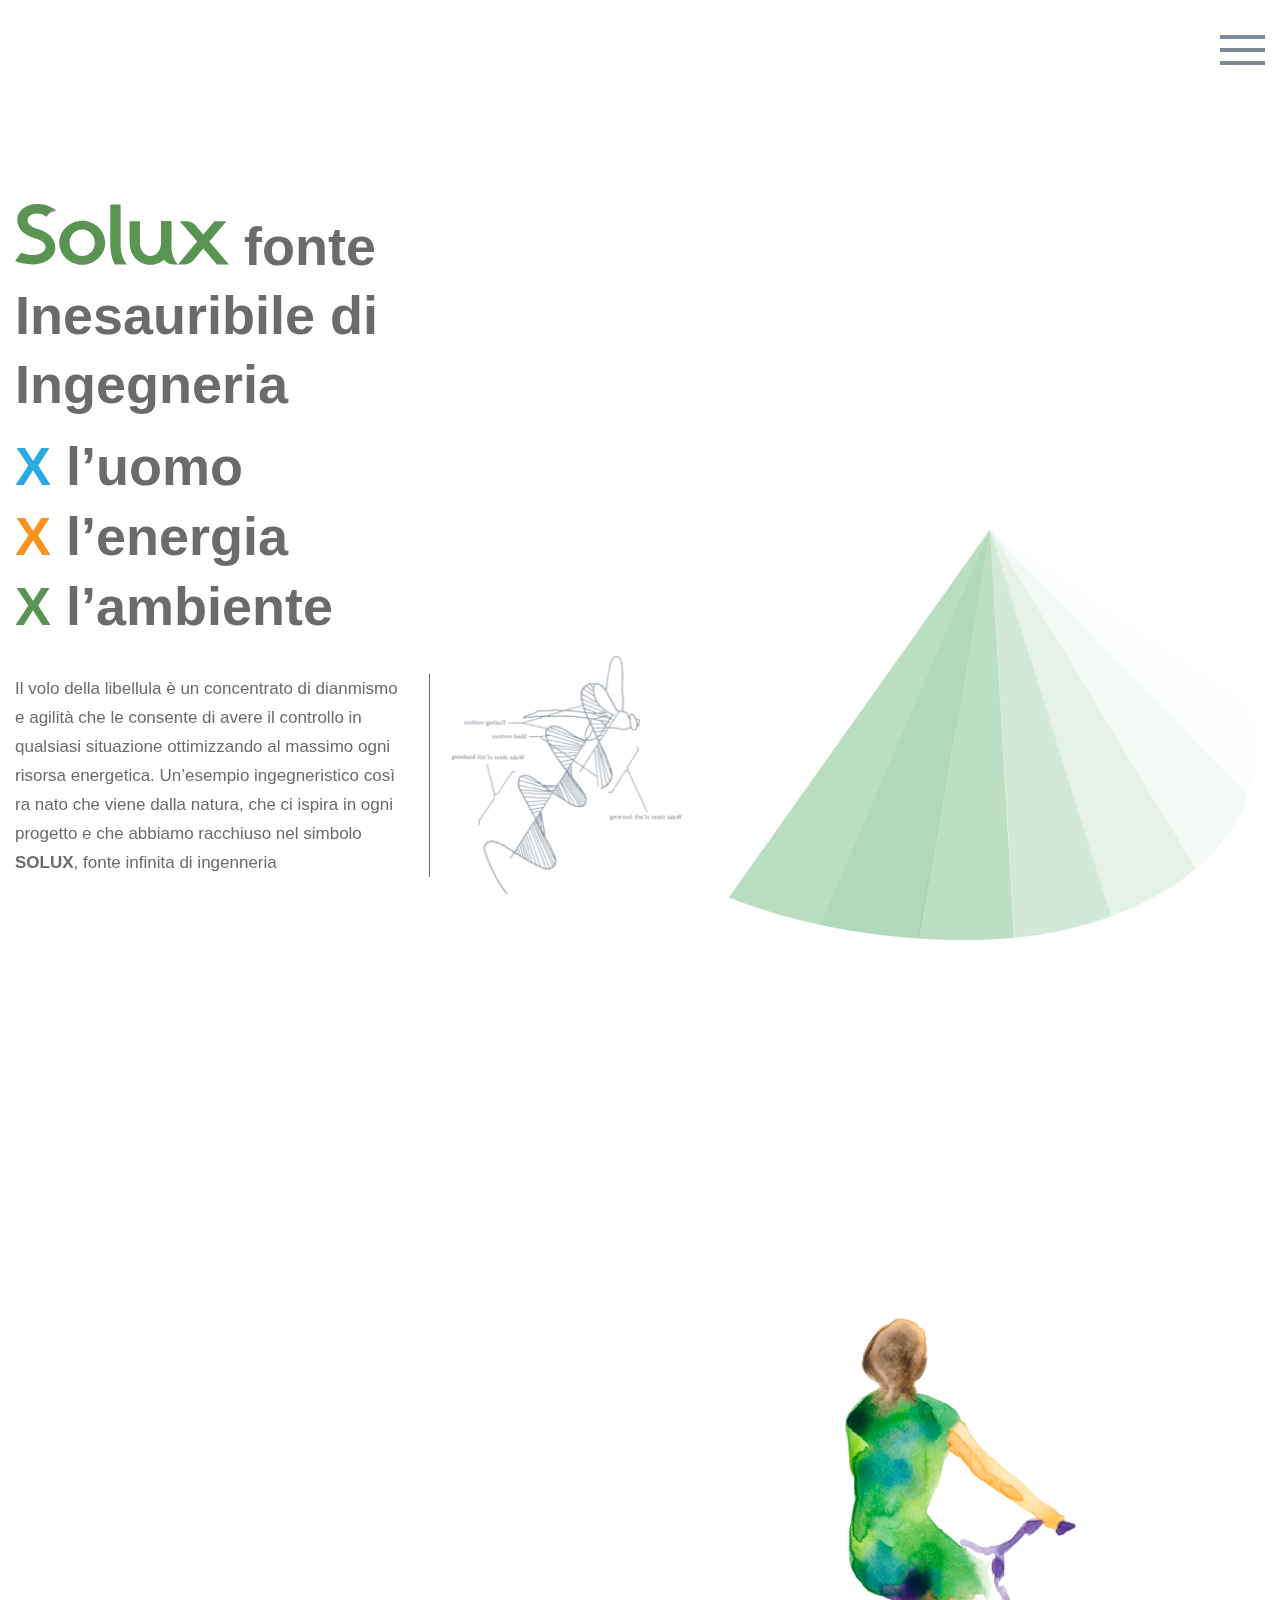
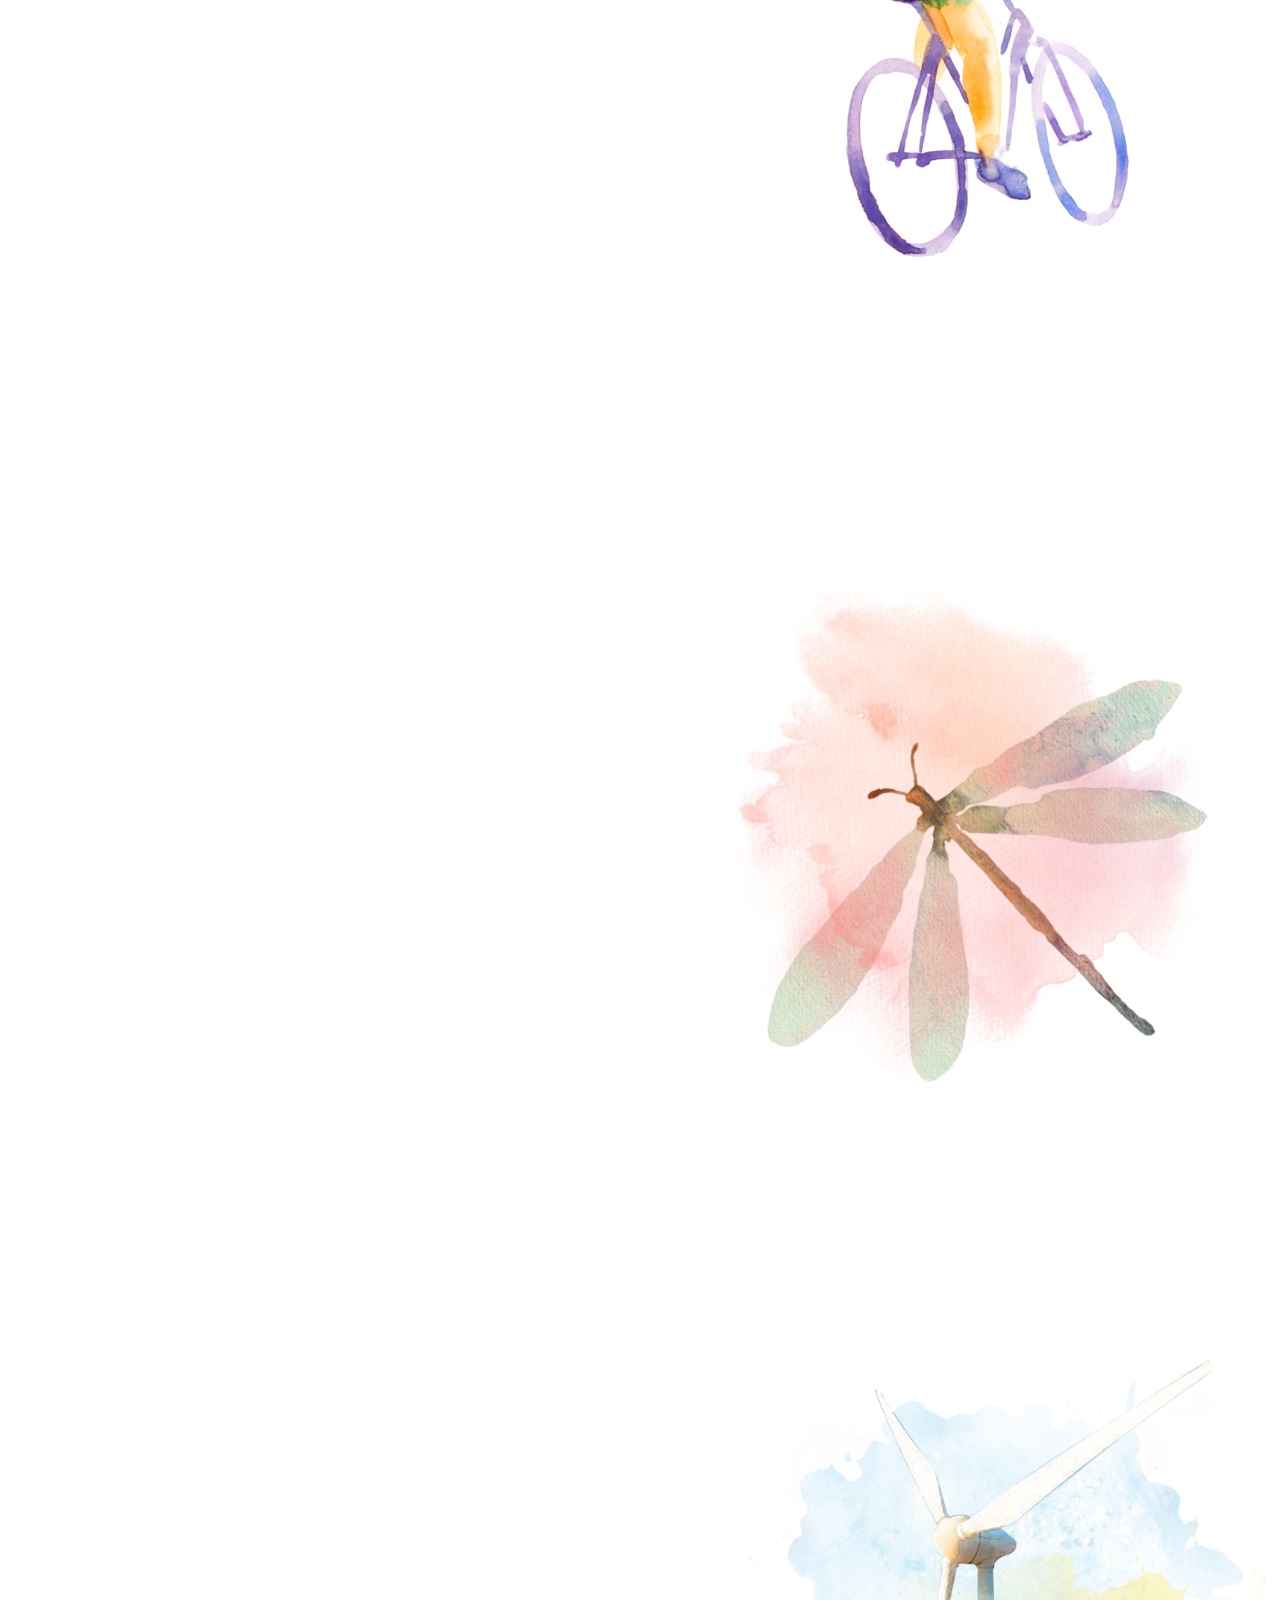
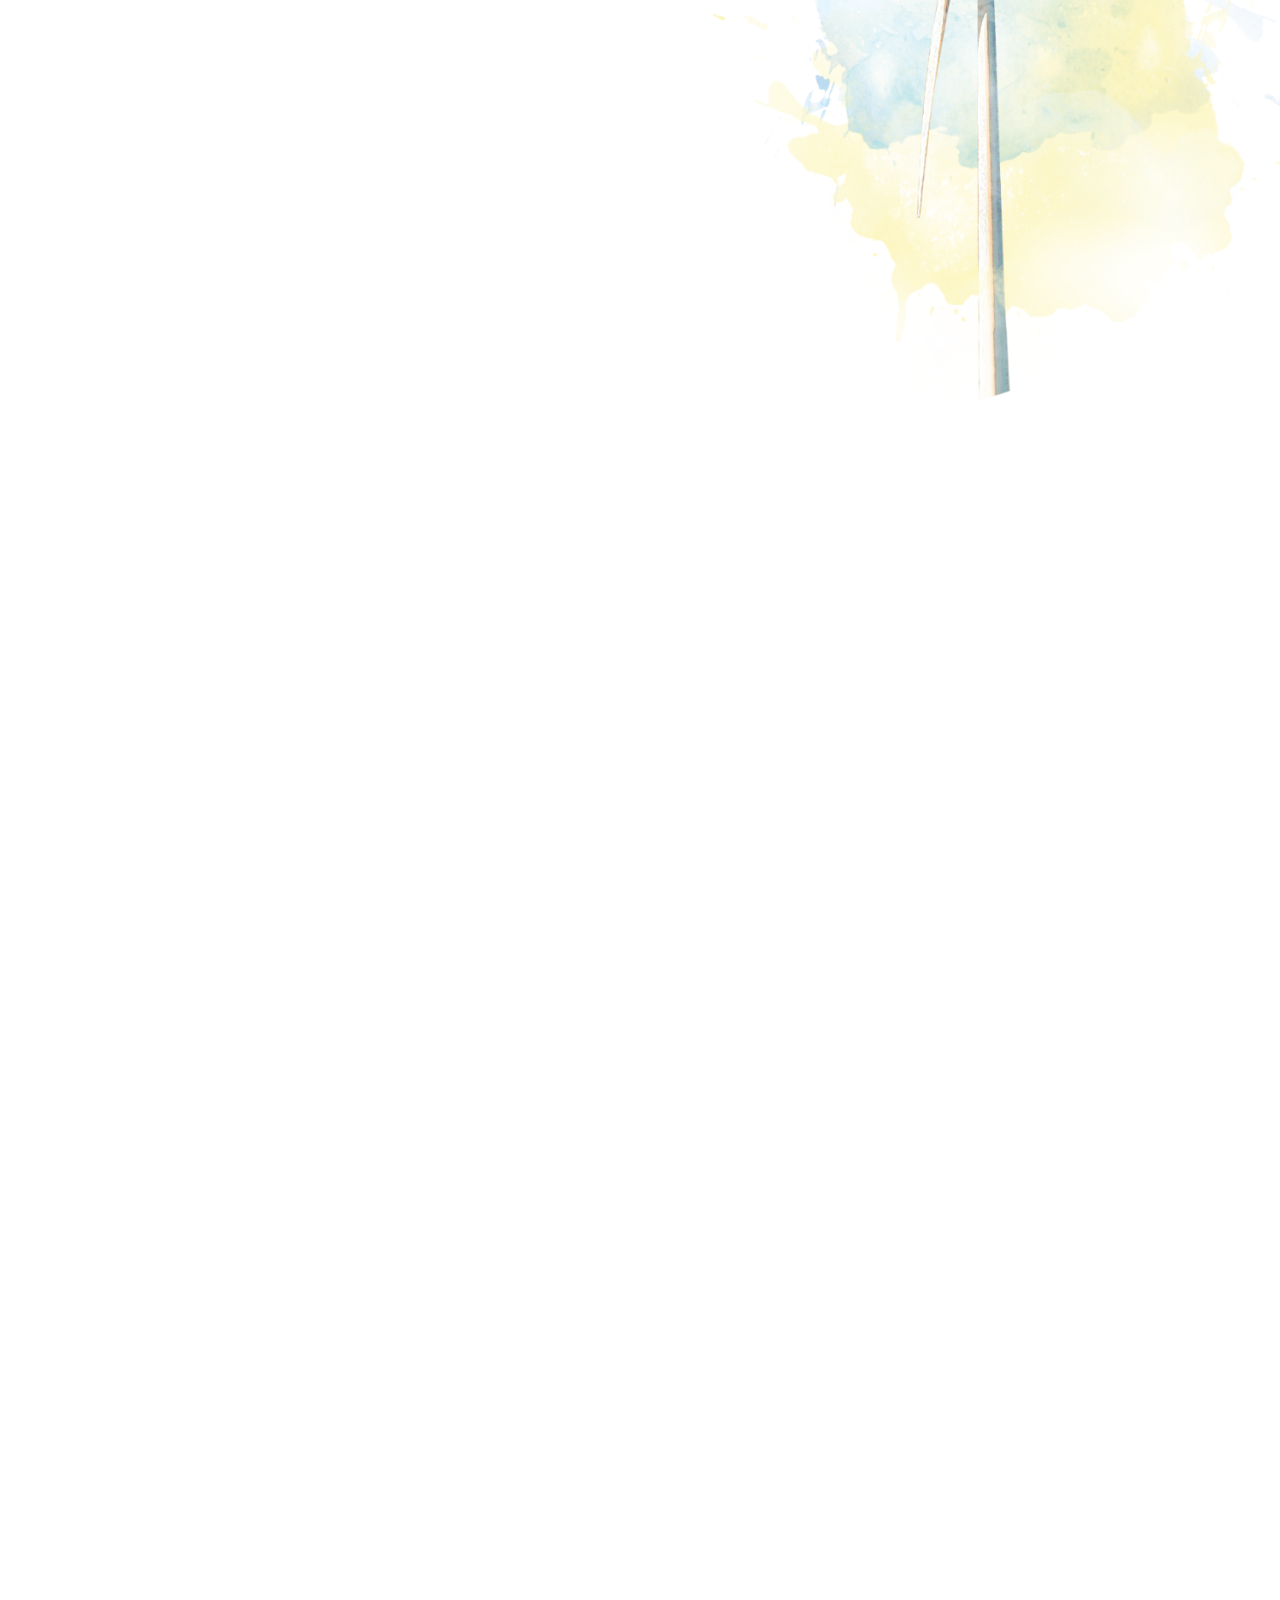
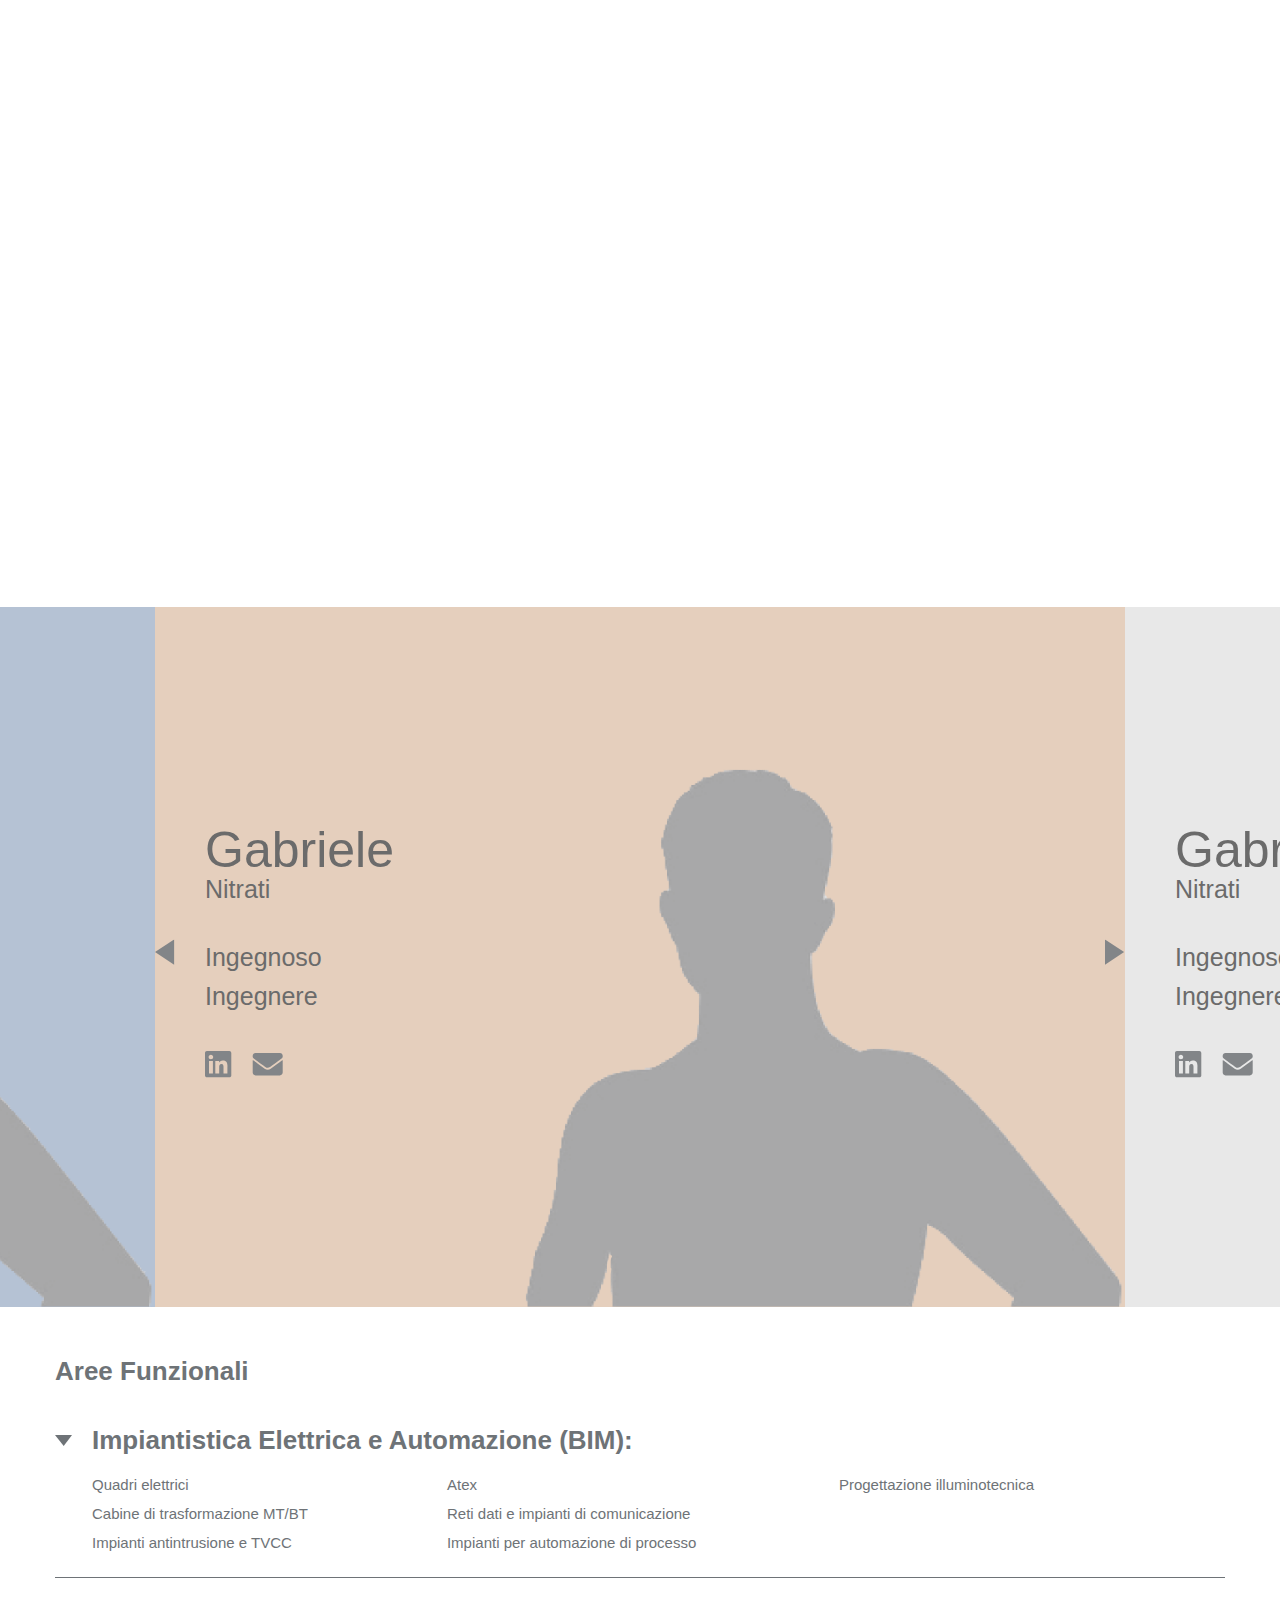
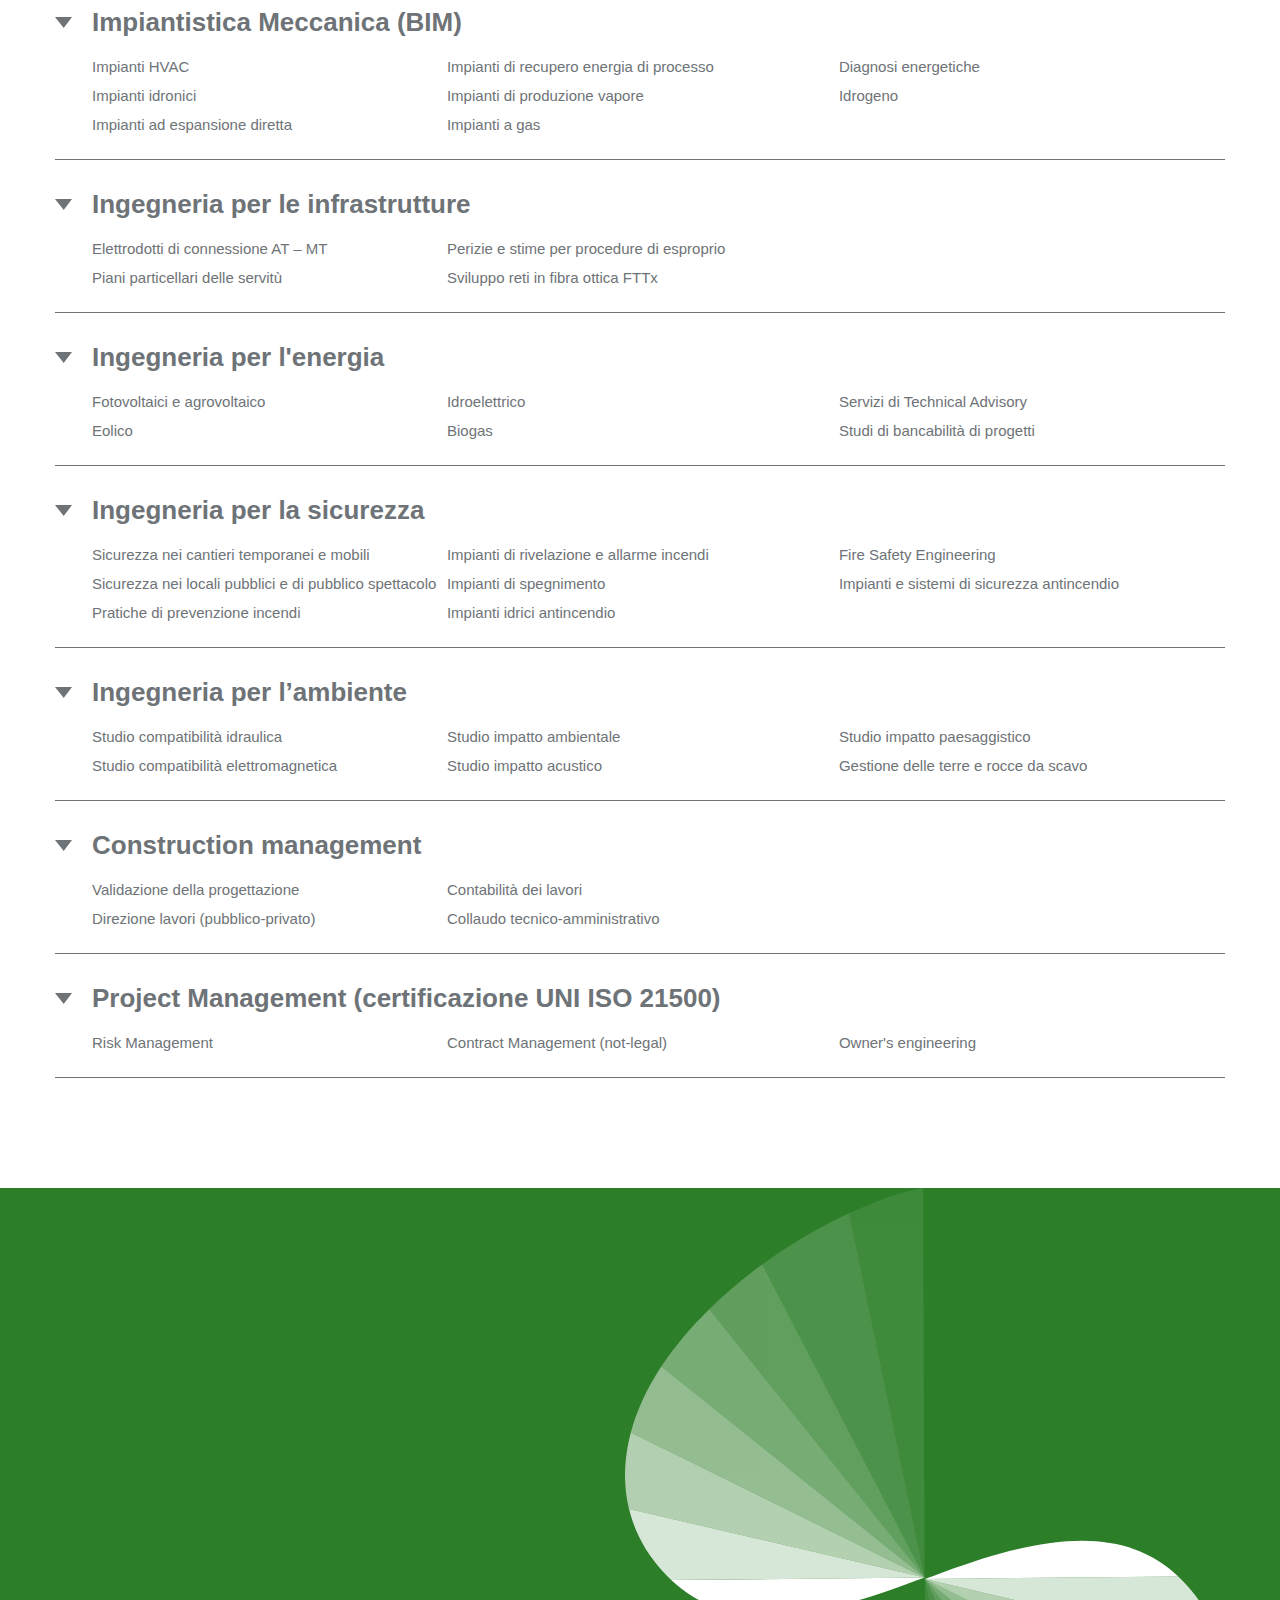
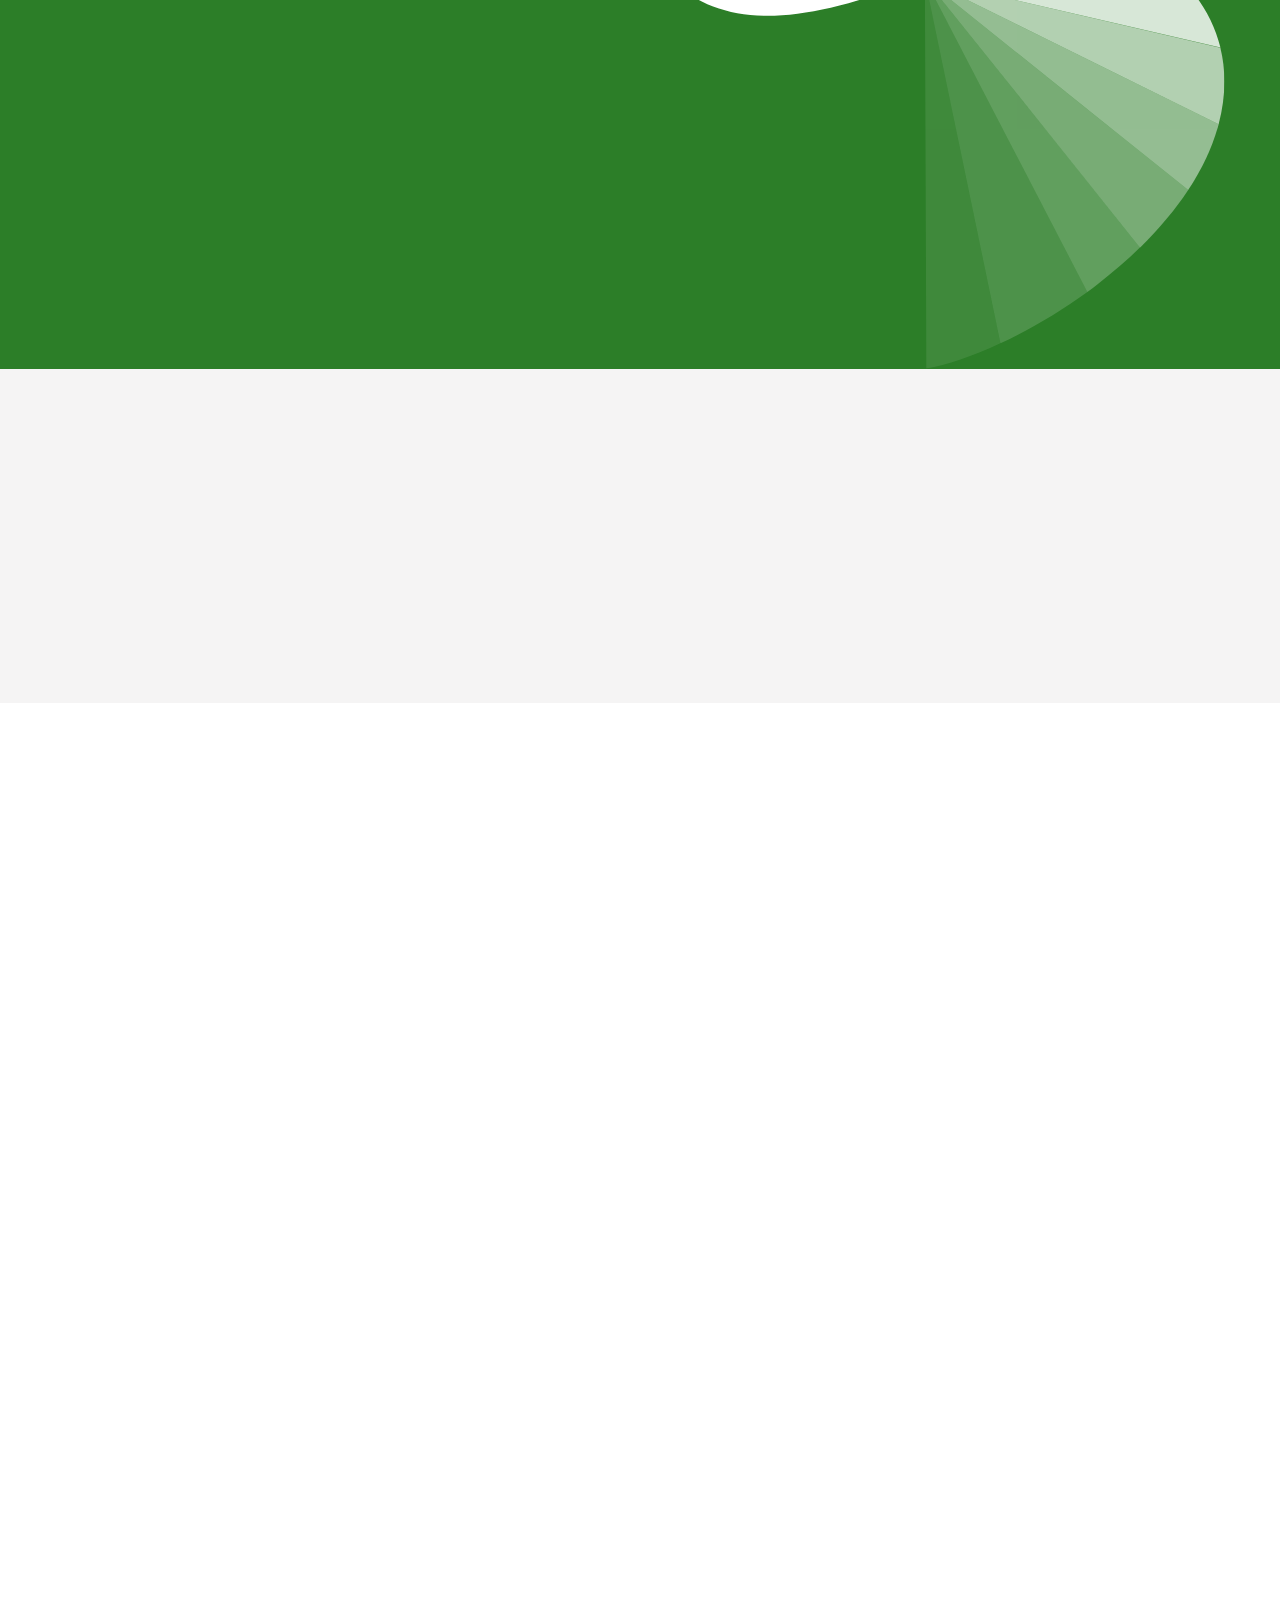
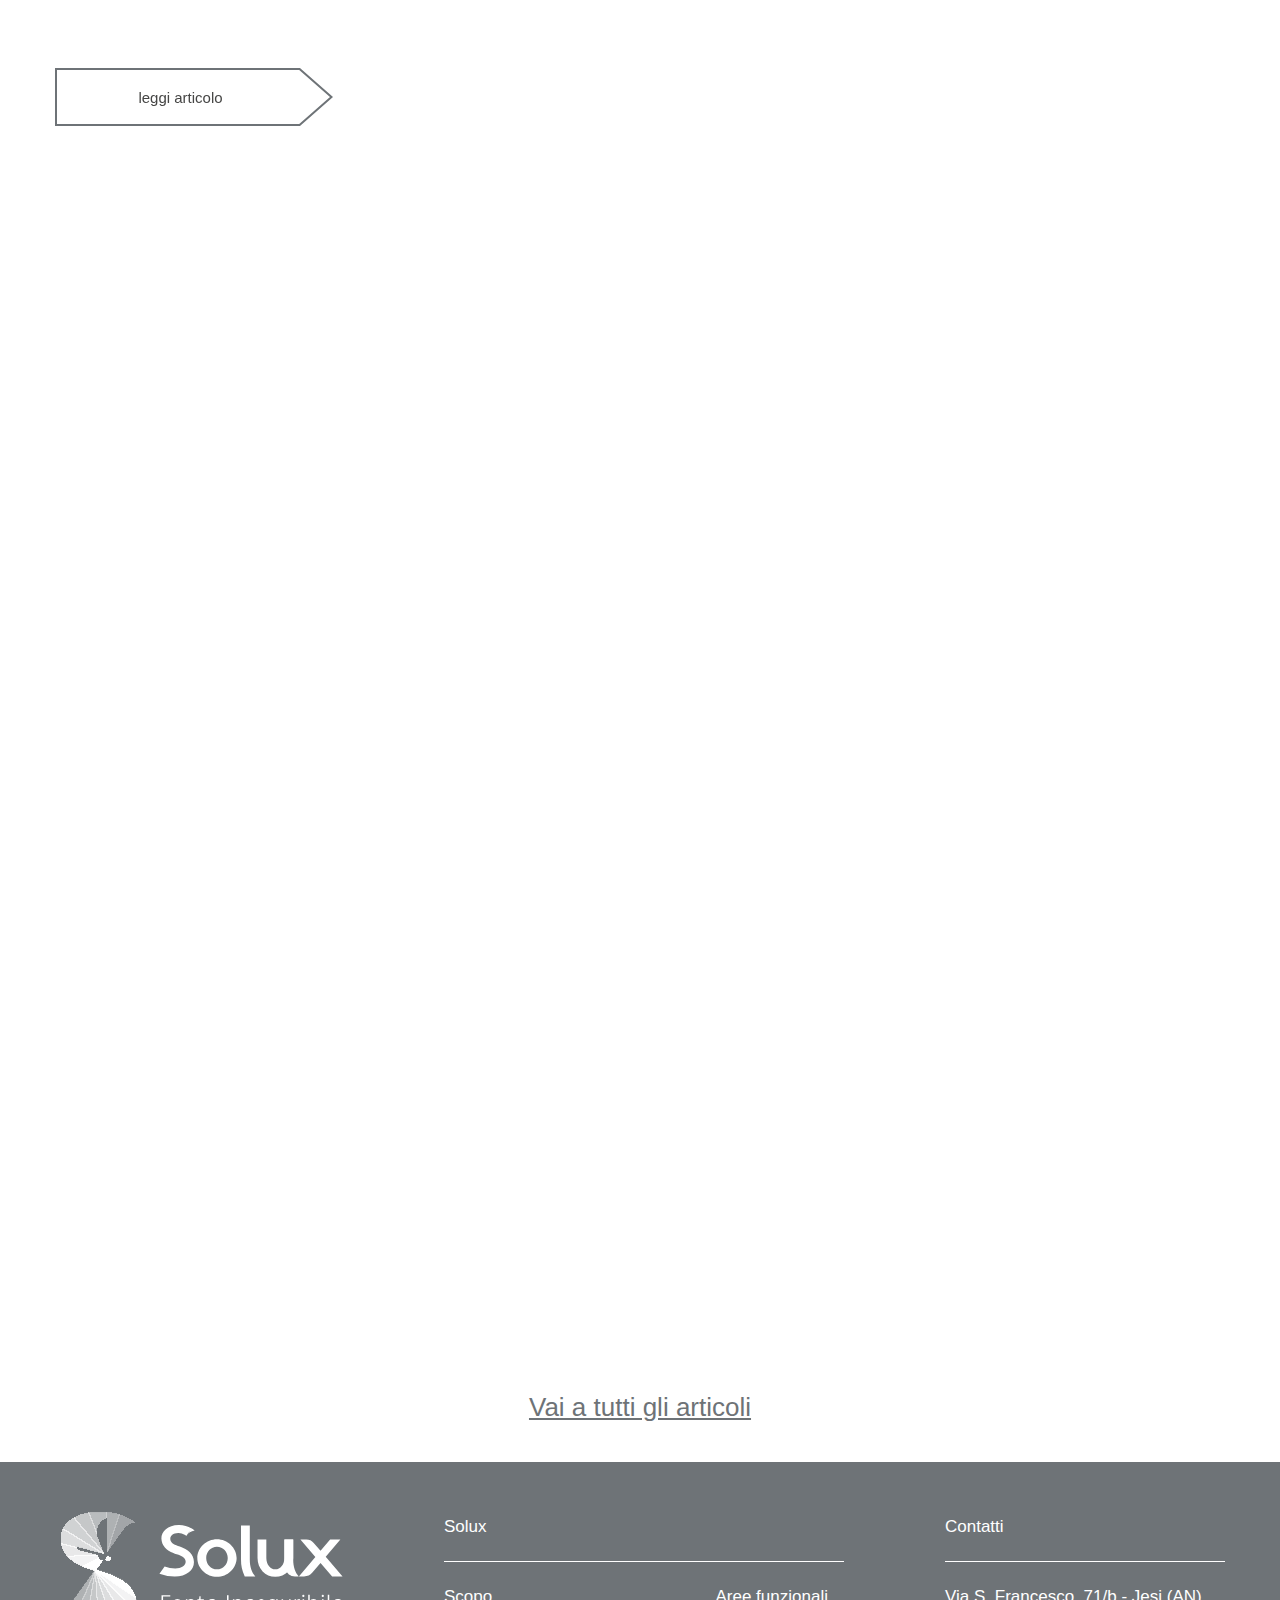
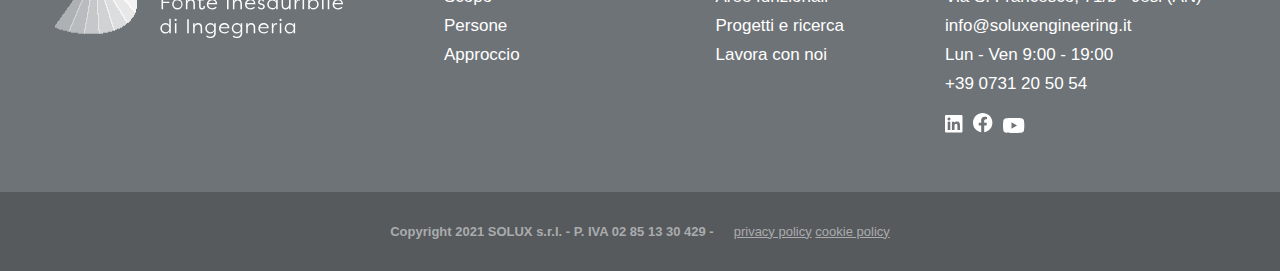
==== commit 4f84a52c: "finished" ====
--- a/index.html
+++ b/index.html
@@ -106,8 +106,85 @@
 					</div>
 				</div>
 			</div>
+			<header class="header header--home">
+				<div class="header__wrapper wrapper">
+					<a href="#" class="header__logo">
+						<img src="img/logos/header-logo.svg" alt="" />
+						<p class="header__logo-text">Fonte inesauribile di Ingegneria</p>
+					</a>
+					<div class="header__inner">
+						<nav class="header__navigation">
+							<ul class="list">
+								<li class="list__item">
+									<span class="list__icon">
+										<svg
+											xmlns="http://www.w3.org/2000/svg"
+											width="13.651"
+											height="11.562"
+											viewBox="0 0 13.651 11.562"
+										>
+											<path
+												id="Контур_464"
+												data-name="Контур 464"
+												d="M1330.211,61.941l-5.265-6.135,4.583-5.427h-3.2l-2.994,3.545-2.141-2.495a3.046,3.046,0,0,0-2.311-1.05h-1.849l4.685,5.459-5.155,6.1h1.613a3.411,3.411,0,0,0,2.607-1.2l2.549-3.018,3.623,4.221Z"
+												transform="translate(-1316.56 -50.379)"
+												fill="#29ABE0"
+											/>
+										</svg>
+									</span>
+									<a href="#" class="list__link">l’Uomo</a>
+								</li>
+								<li class="list__item">
+									<span class="list__icon">
+										<svg
+											xmlns="http://www.w3.org/2000/svg"
+											width="13.651"
+											height="11.562"
+											viewBox="0 0 13.651 11.562"
+										>
+											<path
+												id="Контур_464"
+												data-name="Контур 464"
+												d="M1330.211,61.941l-5.265-6.135,4.583-5.427h-3.2l-2.994,3.545-2.141-2.495a3.046,3.046,0,0,0-2.311-1.05h-1.849l4.685,5.459-5.155,6.1h1.613a3.411,3.411,0,0,0,2.607-1.2l2.549-3.018,3.623,4.221Z"
+												transform="translate(-1316.56 -50.379)"
+												fill="#F68D19"
+											/>
+										</svg>
+									</span>
+									<a href="#" class="list__link">l’Energia</a>
+								</li>
+								<li class="list__item">
+									<span class="list__icon">
+										<svg
+											xmlns="http://www.w3.org/2000/svg"
+											width="13.651"
+											height="11.562"
+											viewBox="0 0 13.651 11.562"
+										>
+											<path
+												id="Контур_464"
+												data-name="Контур 464"
+												d="M1330.211,61.941l-5.265-6.135,4.583-5.427h-3.2l-2.994,3.545-2.141-2.495a3.046,3.046,0,0,0-2.311-1.05h-1.849l4.685,5.459-5.155,6.1h1.613a3.411,3.411,0,0,0,2.607-1.2l2.549-3.018,3.623,4.221Z"
+												transform="translate(-1316.56 -50.379)"
+												fill="#2c7e28"
+											/>
+										</svg>
+									</span>
+									<a href="#" class="list__link">l’Ambiente</a>
+								</li>
+							</ul>
+						</nav>
+						<a href="#" class="hamb">
+							<span></span>
+							<span></span>
+							<span></span>
+						</a>
+					</div>
+				</div>
+			</header>
+
 			<div class="only-hamb">
-				<div class="only-hamb-wrapper page-wrapper">
+				<div class="only-hamb-wrapper wrapper">
 					<a href="#" class="hamb">
 						<span></span>
 						<span></span>
@@ -115,633 +192,636 @@
 					</a>
 				</div>
 			</div>
-			<div id="layout_1" class="layout">
-				<div class="hero wrapper">
-					<div class="hero__content">
-						<div class="hero__title" data-aos="fade-up" data-aos-duration="2000">
-							<span class="hero__logo">
-								<img src="img/logos/logo.svg" alt="" />
-							</span>
-							fonte Inesauribile di Ingegneria
+
+			<div class="mega">
+				<div id="layout_1" class="layout">
+					<div class="hero wrapper">
+						<div class="hero__content">
+							<div class="hero__title" data-aos="fade-up" data-aos-duration="2000">
+								<span class="hero__logo">
+									<img src="img/logos/logo.svg" alt="" />
+								</span>
+								fonte Inesauribile di Ingegneria
+							</div>
+	
+							<div class="hero__mid">
+								<div class="hero__mid-item" data-aos="fade-up" data-aos-duration="2000"  data-aos-delay="0"><span>X</span>&nbsp;l’uomo</div>
+								<div class="hero__mid-item" data-aos="fade-up" data-aos-duration="2000"  data-aos-delay="100"><span>X</span>&nbsp;l’energia</div>
+								<div class="hero__mid-item" data-aos="fade-up" data-aos-duration="2000"  data-aos-delay="150"><span>X</span>&nbsp;l’ambiente</div>
+							</div>
+	
+							<div class="hero__info">
+								<p class="hero__desc" data-aos="fade-up" data-aos-duration="2000">
+									Il volo della libellula è un concentrato di dianmismo e agilità
+									che le consente di avere il controllo in qualsiasi situazione
+									ottimizzando al massimo ogni risorsa energetica. Un’esempio
+									ingegneristico così ra nato che viene dalla natura, che ci
+									ispira in ogni progetto e che abbiamo racchiuso nel simbolo
+									<b>SOLUX</b>, fonte infinita di ingenneria
+								</p>
+								<span class="hero__sketch" data-aos="fade-up" data-aos-duration="2000">
+									<img src="img/sketch.png" alt="" />
+								</span>
+							</div>
 						</div>
-
-						<div class="hero__mid">
-							<div class="hero__mid-item" data-aos="fade-up" data-aos-duration="2000"  data-aos-delay="0"><span>X</span>&nbsp;l’uomo</div>
-							<div class="hero__mid-item" data-aos="fade-up" data-aos-duration="2000"  data-aos-delay="100"><span>X</span>&nbsp;l’energia</div>
-							<div class="hero__mid-item" data-aos="fade-up" data-aos-duration="2000"  data-aos-delay="150"><span>X</span>&nbsp;l’ambiente</div>
+						<div id="lottie"></div>
+					</div>
+				</div>
+				<div id="layout_2" class="layout">
+					<div class="content wrapper">
+						<div class="content__inner">
+							<span class="content__pre-text" data-aos="fade-up" data-aos-duration="2000">Ingegneria per l’uomo</span>
+							<h2 class="content__title" data-aos="fade-up" data-aos-duration="2000">
+								Persone ingegnose generano l’ingegneria per le persone
+							</h2>
+							<p class="content__description" data-aos="fade-up" data-aos-duration="2000">
+								Lorem ipsum dolor sit amet, consectetuer adipiscing elit, sed diam
+								nonummy nibh euismod tincidunt ut laoreet dolore magna aliquam
+								erat volutpat. Ut wisi enim ad minim veniam, quis nostrud exerci
+								tation ullamcorper suscipit lobortis nisl ut aliquip ex ea commodo
+								consequat.
+							</p>
+							<div class="content__graphic n">
+								<img class="bike" src="img/graphics/bike.png" alt="" />
+								<img src="img/graphics/layout_2.svg" alt="" />
+							</div>
+							<a href="#" class="v-category__button" data-aos="fade-up" data-aos-duration="2000">
+								<img src="img/short_light.svg" alt="">
+								<span style="color:#fff;" class="v-category__button-text">
+									scopri l'Ingegneria per l'Uomo
+								</span>
+							</a>
 						</div>
-
-						<div class="hero__info">
-							<p class="hero__desc" data-aos="fade-up" data-aos-duration="2000">
-								Il volo della libellula è un concentrato di dianmismo e agilità
-								che le consente di avere il controllo in qualsiasi situazione
-								ottimizzando al massimo ogni risorsa energetica. Un’esempio
-								ingegneristico così ra nato che viene dalla natura, che ci
-								ispira in ogni progetto e che abbiamo racchiuso nel simbolo
-								<b>SOLUX</b>, fonte infinita di ingenneria
-							</p>
-							<span class="hero__sketch" data-aos="fade-up" data-aos-duration="2000">
-								<img src="img/sketch.png" alt="" />
-							</span>
-						</div>
-					</div>
-					<div id="lottie"></div>
-				</div>
-			</div>
-			<div id="layout_2" class="layout">
-				<div class="content wrapper">
-					<div class="content__inner">
-						<span class="content__pre-text" data-aos="fade-up" data-aos-duration="2000">Ingegneria per l’uomo</span>
-						<h2 class="content__title" data-aos="fade-up" data-aos-duration="2000">
-							Persone ingegnose generano l’ingegneria per le persone
-						</h2>
-						<p class="content__description" data-aos="fade-up" data-aos-duration="2000">
-							Lorem ipsum dolor sit amet, consectetuer adipiscing elit, sed diam
-							nonummy nibh euismod tincidunt ut laoreet dolore magna aliquam
-							erat volutpat. Ut wisi enim ad minim veniam, quis nostrud exerci
-							tation ullamcorper suscipit lobortis nisl ut aliquip ex ea commodo
-							consequat.
-						</p>
-						<div class="content__graphic n">
+						<div class="content__graphic">
 							<img class="bike" src="img/graphics/bike.png" alt="" />
 							<img src="img/graphics/layout_2.svg" alt="" />
 						</div>
-						<a href="#" class="v-category__button" data-aos="fade-up" data-aos-duration="2000">
-							<img src="img/short_light.svg" alt="">
-							<span style="color:#fff;" class="v-category__button-text">
-								scopri l'Ingegneria per l'Uomo
-							</span>
-						</a>
-					</div>
-					<div class="content__graphic">
-						<img class="bike" src="img/graphics/bike.png" alt="" />
-						<img src="img/graphics/layout_2.svg" alt="" />
 					</div>
 				</div>
-			</div>
-			<div id="layout_3" class="layout">
-				<div class="content wrapper">
-					<div class="content__inner">
-						<span class="content__pre-text" data-aos="fade-up" data-aos-duration="2000">Ingegneria per l’ambiente</span>
-						<h2 class="content__title" data-aos="fade-up" data-aos-duration="2000">
-							Fonte di ispirazione infinita da osservare, replicare e tutelare.
-						</h2>
-						<p class="content__description" data-aos="fade-up" data-aos-duration="2000">
-							L’armonia tra tutti gli elementi... <br /><br />
-
-							Lorem ipsum dolor sit amet, consectetuer adipiscing elit, sed diam
-							nonummy nibh euismod tincidunt ut laoreet dolore magna aliquam
-							erat volutpat. Ut wisi enim ad minim veniam, quis nostrud exerci
-							tation ullamcorper suscipit lobortis nisl ut aliquip ex ea commodo
-							consequat.
-						</p>
-						<div class="content__graphic n">
+				<div id="layout_3" class="layout">
+					<div class="content wrapper">
+						<div class="content__inner">
+							<span class="content__pre-text" data-aos="fade-up" data-aos-duration="2000">Ingegneria per l’ambiente</span>
+							<h2 class="content__title" data-aos="fade-up" data-aos-duration="2000">
+								Fonte di ispirazione infinita da osservare, replicare e tutelare.
+							</h2>
+							<p class="content__description" data-aos="fade-up" data-aos-duration="2000">
+								L’armonia tra tutti gli elementi... <br /><br />
+	
+								Lorem ipsum dolor sit amet, consectetuer adipiscing elit, sed diam
+								nonummy nibh euismod tincidunt ut laoreet dolore magna aliquam
+								erat volutpat. Ut wisi enim ad minim veniam, quis nostrud exerci
+								tation ullamcorper suscipit lobortis nisl ut aliquip ex ea commodo
+								consequat.
+							</p>
+							<div class="content__graphic n">
+								<img class="dragonfly" src="img/graphics/dragonfly.png" alt="" />
+								<img class="smoke" src="img/graphics/smoke.png" alt="" />
+								<img src="img/graphics/layout_2.svg" alt="" />
+							</div>
+							<a href="#" class="v-category__button" data-aos="fade-up" data-aos-duration="2000">
+								<img src="img/short_light.svg" alt="">
+								<span style="color:#fff;" class="v-category__button-text">
+									scopri l'Ingegneria per l'Ambiente
+								</span>
+							</a>
+						</div>
+						<div class="content__graphic">
 							<img class="dragonfly" src="img/graphics/dragonfly.png" alt="" />
 							<img class="smoke" src="img/graphics/smoke.png" alt="" />
 							<img src="img/graphics/layout_2.svg" alt="" />
 						</div>
-						<a href="#" class="v-category__button" data-aos="fade-up" data-aos-duration="2000">
-							<img src="img/short_light.svg" alt="">
-							<span style="color:#fff;" class="v-category__button-text">
-								scopri l'Ingegneria per l'Ambiente
-							</span>
-						</a>
-					</div>
-					<div class="content__graphic">
-						<img class="dragonfly" src="img/graphics/dragonfly.png" alt="" />
-						<img class="smoke" src="img/graphics/smoke.png" alt="" />
-						<img src="img/graphics/layout_2.svg" alt="" />
 					</div>
 				</div>
-			</div>
-			<div id="layout_4" class="layout">
-				<div class="content wrapper">
-					<div class="content__inner">
-						<span class="content__pre-text" data-aos="fade-up" data-aos-duration="2000">Ingegneria per l’energia</span>
-						<h2 class="content__title" data-aos="fade-up" data-aos-duration="2000">
-							Realizzare ora la transazione energetica
-						</h2>
-						<p class="content__description" data-aos="fade-up" data-aos-duration="2000">
-							Lorem ipsum dolor sit amet, consectetuer adipiscing elit, sed diam
-							nonummy nibh euismod tincidunt ut laoreet dolore magna aliquam
-							erat volutpat. Ut wisi enim ad minim veniam, quis nostrud exerci
-							tation ullamcorper suscipit lobortis nisl ut aliquip ex ea commodo
-							consequat.
-						</p>
-						<div class="content__graphic n">
+				<div id="layout_4" class="layout">
+					<div class="content wrapper">
+						<div class="content__inner">
+							<span class="content__pre-text" data-aos="fade-up" data-aos-duration="2000">Ingegneria per l’energia</span>
+							<h2 class="content__title" data-aos="fade-up" data-aos-duration="2000">
+								Realizzare ora la transazione energetica
+							</h2>
+							<p class="content__description" data-aos="fade-up" data-aos-duration="2000">
+								Lorem ipsum dolor sit amet, consectetuer adipiscing elit, sed diam
+								nonummy nibh euismod tincidunt ut laoreet dolore magna aliquam
+								erat volutpat. Ut wisi enim ad minim veniam, quis nostrud exerci
+								tation ullamcorper suscipit lobortis nisl ut aliquip ex ea commodo
+								consequat.
+							</p>
+							<div class="content__graphic n">
+								<img style="top:9%;" class="dragonfly" src="img/graphics/ab.png" alt="">
+								<img src="img/graphics/layout_2.svg" alt="" />
+							</div>
+							<a href="#" class="v-category__button" data-aos="fade-up" data-aos-duration="2000">
+								<img src="img/short_light.svg" alt="">
+								<span style="color:#fff;" class="v-category__button-text">
+									scopri l'Ingegneria per l'Ambiente
+								</span>
+							</a>
+						</div>
+						<div class="content__graphic">
 							<img style="top:9%;" class="dragonfly" src="img/graphics/ab.png" alt="">
 							<img src="img/graphics/layout_2.svg" alt="" />
 						</div>
-						<a href="#" class="v-category__button" data-aos="fade-up" data-aos-duration="2000">
+					</div>
+				</div>
+				<div id="layout_5" class="layout h-auto">
+					<div class="invest wrapper">
+						<div class="invest__title" data-aos="fade-up" data-aos-duration="2000">
+							<b>Punto di performance,</b> l’equilibrio perfetto tra investimenti
+							e risultati
+						</div>
+						<p class="invest__pre-description" data-aos="fade-up" data-aos-duration="2000">
+							Lorem ipsum dolor sit amet, consectetuer adipiscing elit, sed diam
+							nonummy nibh euismod tincidunt ut laoreet dolore magna aliquam erat
+							volutpat. Ut wisi enim ad minim veniam, quis nostrud exerci tation
+							ullamcorper suscipit lobortis nisl ut aliquip ex ea commodo
+							consequat.
+						</p>
+	
+						<div class="sloy">
+							<img src="img/sloy.png" alt="">
+						</div>
+	
+	
+						<a href="#" class="v-category__button" data-aos="fade-up" data-aos-duration="2000" style="margin-bottom:200px;">
 							<img src="img/short_light.svg" alt="">
-							<span style="color:#fff;" class="v-category__button-text">
-								scopri l'Ingegneria per l'Ambiente
+							<span style="left:7%;color:#fff;" class="v-category__button-text">
+								Scarica l'infografica
 							</span>
 						</a>
-					</div>
-					<div class="content__graphic">
-						<img style="top:9%;" class="dragonfly" src="img/graphics/ab.png" alt="">
-						<img src="img/graphics/layout_2.svg" alt="" />
-					</div>
-				</div>
-			</div>
-			<div id="layout_5" class="layout h-auto">
-				<div class="invest wrapper">
-					<div class="invest__title" data-aos="fade-up" data-aos-duration="2000">
-						<b>Punto di performance,</b> l’equilibrio perfetto tra investimenti
-						e risultati
-					</div>
-					<p class="invest__pre-description" data-aos="fade-up" data-aos-duration="2000">
-						Lorem ipsum dolor sit amet, consectetuer adipiscing elit, sed diam
-						nonummy nibh euismod tincidunt ut laoreet dolore magna aliquam erat
-						volutpat. Ut wisi enim ad minim veniam, quis nostrud exerci tation
-						ullamcorper suscipit lobortis nisl ut aliquip ex ea commodo
-						consequat.
-					</p>
-
-					<div class="sloy">
-						<img src="img/sloy.png" alt="">
-					</div>
-
-
-					<a href="#" class="v-category__button" data-aos="fade-up" data-aos-duration="2000" style="margin-bottom:200px;">
-						<img src="img/short_light.svg" alt="">
-						<span style="left:7%;color:#fff;" class="v-category__button-text">
-							Scarica l'infografica
-						</span>
-					</a>
-
-					<div class="invest__list">
-						<div class="invest__list-item" data-aos="fade-up" data-aos-duration="2000">
-							<div class="invest__list-count">1</div>
-							<div class="invest__list-title">AVVIO</div>
-							<div class="invest__list-desc">
-								Definizione degli obiettivi, dei requisiti e dei deliverable del progetto. Identificazione dei vincoli contrattuali e dei presupposti. Definizion
-								dei criteri di successo, del budget e individuazione degli stakeholder.
+	
+						<div class="invest__list">
+							<div class="invest__list-item" data-aos="fade-up" data-aos-duration="2000">
+								<div class="invest__list-count">1</div>
+								<div class="invest__list-title">AVVIO</div>
+								<div class="invest__list-desc">
+									Definizione degli obiettivi, dei requisiti e dei deliverable del progetto. Identificazione dei vincoli contrattuali e dei presupposti. Definizion
+									dei criteri di successo, del budget e individuazione degli stakeholder.
+								</div>
 							</div>
-						</div>
-						<div class="invest__list-item" data-aos="fade-up" data-aos-duration="2000">
-							<div class="invest__list-count">2</div>
-							<div class="invest__list-title">PIANIFICAZIONE</div>
-							<div class="invest__list-desc">
-								Identificazione dell'ambito, organizzazione del progetto mediante la creazione della WBS e del reticolo logico. Stesura della matrice delle responsabilità. Stima dei tempi
-								e dei costi. Piano della qualità e della comunicazione.
+							<div class="invest__list-item" data-aos="fade-up" data-aos-duration="2000">
+								<div class="invest__list-count">2</div>
+								<div class="invest__list-title">PIANIFICAZIONE</div>
+								<div class="invest__list-desc">
+									Identificazione dell'ambito, organizzazione del progetto mediante la creazione della WBS e del reticolo logico. Stesura della matrice delle responsabilità. Stima dei tempi
+									e dei costi. Piano della qualità e della comunicazione.
+								</div>
 							</div>
-						</div>
-						<div class="invest__list-item" data-aos="fade-up" data-aos-duration="2000">
-							<div class="invest__list-count">3</div>
-							<div class="invest__list-title">ESECUZIONE</div>
-							<div class="invest__list-desc">
-								Fase di gestione del progetto in cui SOLUX gestisce i bisogni e le attese di tutti gli stackholders, assicura la qualità e distribuisce e informazioni.
+							<div class="invest__list-item" data-aos="fade-up" data-aos-duration="2000">
+								<div class="invest__list-count">3</div>
+								<div class="invest__list-title">ESECUZIONE</div>
+								<div class="invest__list-desc">
+									Fase di gestione del progetto in cui SOLUX gestisce i bisogni e le attese di tutti gli stackholders, assicura la qualità e distribuisce e informazioni.
+								</div>
 							</div>
-						</div>
-						<div class="invest__list-item" data-aos="fade-up" data-aos-duration="2000">
-							<div class="invest__list-count">4</div>
-							<div class="invest__list-title">CONTROLLO</div>
-							<div class="invest__list-desc">
-								Rivelazione sullo stato di avanzamento, confronto tra valori rilevati e pianificati, valutazione degli scostamenti e delle correzioni necessarie per garantire le performance attese.
+							<div class="invest__list-item" data-aos="fade-up" data-aos-duration="2000">
+								<div class="invest__list-count">4</div>
+								<div class="invest__list-title">CONTROLLO</div>
+								<div class="invest__list-desc">
+									Rivelazione sullo stato di avanzamento, confronto tra valori rilevati e pianificati, valutazione degli scostamenti e delle correzioni necessarie per garantire le performance attese.
+								</div>
 							</div>
-						</div>
-						<div class="invest__list-item" data-aos="fade-up" data-aos-duration="2000">
-							<div class="invest__list-count">5</div>
-							<div class="invest__list-title">CHIUSURA</div>
-							<div class="invest__list-desc">
-								Trasferimento dei prodotti/ servizi al cliente con formale accettazione degli stessi. Chiusura del contratto e "rilascio" del team di progetto.
+							<div class="invest__list-item" data-aos="fade-up" data-aos-duration="2000">
+								<div class="invest__list-count">5</div>
+								<div class="invest__list-title">CHIUSURA</div>
+								<div class="invest__list-desc">
+									Trasferimento dei prodotti/ servizi al cliente con formale accettazione degli stessi. Chiusura del contratto e "rilascio" del team di progetto.
+								</div>
 							</div>
 						</div>
 					</div>
 				</div>
-			</div>
-
-			<div id="layout_6">
-
-        <div class="ingegnosi">
-          <div class="ingegnosi__wrapper page-wrapper">
-						<div class="ingegnosi__content">
-							<div class="ingegnosi__pre-title" data-aos="fade-up" data-aos-duration="2000">Chi siamo</div>
-							<div class="ingegnosi__title" data-aos="fade-up" data-aos-duration="2000">Ingegnosi</div>
-							<a href="#" class="v-category__button" data-aos="fade-up" data-aos-duration="2000">
-								<img src="img/short.svg" alt="">
-								<span class="v-category__button-text">
-									Scopri il team
+	
+				<div id="layout_6">
+	
+					<div class="ingegnosi">
+						<div class="ingegnosi__wrapper page-wrapper">
+							<div class="ingegnosi__content">
+								<div class="ingegnosi__pre-title" data-aos="fade-up" data-aos-duration="2000">Chi siamo</div>
+								<div class="ingegnosi__title" data-aos="fade-up" data-aos-duration="2000">Ingegnosi</div>
+								<a href="#" class="v-category__button" data-aos="fade-up" data-aos-duration="2000">
+									<img src="img/short.svg" alt="">
+									<span class="v-category__button-text">
+										Scopri il team
+									</span>
+								</a>
+							</div>
+							<div class="ingegnosi__desc" data-aos="fade-up" data-aos-duration="2000">
+								Solux è una società di ingegneria in cui operano persone ingegnose che condividono in primis solidi valori umani, etici e professionali.<br />
+								“Il tutto è maggiore della somma delle sue parti” – Aristotele<br /><br/>
+								Da sempre lavoriamo in un contesto aperto, dinamico e collaborativo. Condividiamo obiettivi e facciamo di tutto affinché il risultato ottenuto sia superiore alle attese dei nostri clienti.
+							</div>
+						</div>
+					</div>
+	
+					<div class="slider-wrapper">
+						<div class="owl-carousel slider">
+							<div class="slider-item" style="background:#E5CFBD;">
+								<div class="user">
+									<div class="user-title">Gabriele</div>
+									<div class="user-desc">Nitrati</div><br />
+									<div class="user-desc">Ingegnoso</div>
+									<div class="user-desc">Ingegnere</div>
+									<div class="subscribe">
+										<a href="#">
+											<img src="img/in.svg" alt="">
+										</a>
+										<a href="#">
+											<img src="img/mail.svg" alt="">
+										</a>
+									</div>
+								</div>
+								<span class="placeholder">
+									<img src="img/placeholder.png" alt="">
 								</span>
-							</a>
+							</div>
+							<div class="slider-item" style="background:#E8E8E8;">
+								<div class="user">
+									<div class="user-title">Gabriele</div>
+									<div class="user-desc">Nitrati</div><br />
+									<div class="user-desc">Ingegnoso</div>
+									<div class="user-desc">Ingegnere</div>
+									<div class="subscribe">
+										<a href="#">
+											<img src="img/in.svg" alt="">
+										</a>
+										<a href="#">
+											<img src="img/mail.svg" alt="">
+										</a>
+									</div>
+								</div>
+								<span class="placeholder">
+									<img src="img/placeholder.png" alt="">
+								</span>
+							</div>
+							<div class="slider-item" style="background:#B5C2D4;">
+								<div class="user">
+									<div class="user-title">Gabriele</div>
+									<div class="user-desc">Nitrati</div><br />
+									<div class="user-desc">Ingegnoso</div>
+									<div class="user-desc">Ingegnere</div>
+									<div class="subscribe">
+										<a href="#">
+											<img src="img/in.svg" alt="">
+										</a>
+										<a href="#">
+											<img src="img/mail.svg" alt="">
+										</a>
+									</div>
+								</div>
+								<span class="placeholder">
+									<img src="img/placeholder.png" alt="">
+								</span>
+							</div>
 						</div>
-						<div class="ingegnosi__desc" data-aos="fade-up" data-aos-duration="2000">
-							Solux è una società di ingegneria in cui operano persone ingegnose che condividono in primis solidi valori umani, etici e professionali.<br />
-							“Il tutto è maggiore della somma delle sue parti” – Aristotele<br /><br/>
-							Da sempre lavoriamo in un contesto aperto, dinamico e collaborativo. Condividiamo obiettivi e facciamo di tutto affinché il risultato ottenuto sia superiore alle attese dei nostri clienti.
+					</div>
+	
+					<div class="grafik">
+						<div class="page-wrapper">
+							<div class="grafik__title">Aree Funzionali</div>
+	
+							<div class="grafik__block">
+								<div class="grafik__block-title">
+									<img src="img/triangle.svg" alt="">
+									Impiantistica Elettrica e Automazione (BIM):
+								</div>
+	
+								<div class="grafik__inner">
+									<div class="grafik__list">
+										<p>Quadri elettrici</p>
+										<p>Cabine di trasformazione MT/BT</p>
+										<p>Impianti antintrusione e TVCC</p>
+									</div>
+									<div class="grafik__list">
+										<p>Atex</p>
+										<p>Reti dati e impianti di comunicazione</p>
+										<p>Impianti per automazione di processo</p>
+									</div>
+									<div class="grafik__list">
+										<p>Progettazione illuminotecnica</p>
+									</div>
+								</div>
+							</div>
+	
+							<div class="grafik__block">
+								<div class="grafik__block-title">
+									<img src="img/triangle.svg" alt="">
+									Impiantistica Meccanica (BIM)
+								</div>
+	
+								<div class="grafik__inner">
+									<div class="grafik__list">
+										<p>Impianti HVAC</p>
+										<p>Impianti idronici</p>
+										<p>Impianti ad espansione diretta</p>
+									</div>
+									<div class="grafik__list">
+										<p>Impianti di recupero energia di processo</p>
+										<p>Impianti di produzione vapore</p>
+										<p>Impianti a gas</p>
+									</div>
+									<div class="grafik__list">
+										<p>Diagnosi energetiche</p>
+										<p>Idrogeno</p>
+									</div>
+								</div>
+							</div>
+	
+							<div class="grafik__block">
+								<div class="grafik__block-title">
+									<img src="img/triangle.svg" alt="">
+									Ingegneria per le infrastrutture
+								</div>
+	
+								<div class="grafik__inner">
+									<div class="grafik__list">
+										<p>Elettrodotti di connessione AT – MT</p>
+										<p>Piani particellari delle servitù</p>
+									</div>
+									<div class="grafik__list">
+										<p>Perizie e stime per procedure di esproprio</p>
+										<p>Sviluppo reti in fibra ottica FTTx</p>
+									</div>
+									<div class="grafik__list">
+									</div>
+								</div>
+							</div>
+	
+							<div class="grafik__block">
+								<div class="grafik__block-title">
+									<img src="img/triangle.svg" alt="">
+									Ingegneria per l'energia
+								</div>
+	
+								<div class="grafik__inner">
+									<div class="grafik__list">
+										<p>Fotovoltaici e agrovoltaico</p>
+										<p>Eolico</p>
+									</div>
+									<div class="grafik__list">
+										<p>Idroelettrico</p>
+										<p>Biogas</p>
+									</div>
+									<div class="grafik__list">
+										<p>Servizi di Technical Advisory</p>
+										<p>Studi di bancabilità di progetti</p>
+									</div>
+								</div>
+							</div>
+	
+							<div class="grafik__block">
+								<div class="grafik__block-title">
+									<img src="img/triangle.svg" alt="">
+									Ingegneria per la sicurezza
+								</div>
+	
+								<div class="grafik__inner">
+									<div class="grafik__list">
+										<p>Sicurezza nei cantieri temporanei e mobili</p>
+										<p>Sicurezza nei locali pubblici e di pubblico spettacolo</p>
+										<p>Pratiche di prevenzione incendi</p>
+									</div>
+									<div class="grafik__list">
+										<p>Impianti di rivelazione e allarme incendi</p>
+										<p>Impianti di spegnimento</p>
+										<p>Impianti idrici antincendio</p>
+									</div>
+									<div class="grafik__list">
+										<p>Fire Safety Engineering</p>
+										<p>Impianti e sistemi di sicurezza antincendio</p>
+									</div>
+								</div>
+							</div>
+	
+							<div class="grafik__block">
+								<div class="grafik__block-title">
+									<img src="img/triangle.svg" alt="">
+									Ingegneria per l’ambiente
+								</div>
+	
+								<div class="grafik__inner">
+									<div class="grafik__list">
+										<p>Studio compatibilità idraulica</p>
+										<p>Studio compatibilità elettromagnetica</p>
+									</div>
+									<div class="grafik__list">
+										<p>Studio impatto ambientale</p>
+										<p>Studio impatto acustico</p>
+									</div>
+									<div class="grafik__list">
+										<p>Studio impatto paesaggistico</p>
+										<p>Gestione delle terre e rocce da scavo</p>
+									</div>
+								</div>
+							</div>
+	
+							<div class="grafik__block">
+								<div class="grafik__block-title">
+									<img src="img/triangle.svg" alt="">
+									Construction management
+								</div>
+	
+								<div class="grafik__inner">
+									<div class="grafik__list">
+										<p>Validazione della progettazione</p>
+										<p>Direzione lavori (pubblico-privato)</p>
+									</div>
+									<div class="grafik__list">
+										<p>Contabilità dei lavori</p>
+										<p>Collaudo tecnico-amministrativo</p>
+									</div>
+									<div class="grafik__list">
+									</div>
+								</div>
+							</div>
+	
+							<div class="grafik__block">
+								<div class="grafik__block-title">
+									<img src="img/triangle.svg" alt="">
+									Project Management (certificazione UNI ISO 21500)
+								</div>
+	
+								<div class="grafik__inner">
+									<div class="grafik__list">
+										<p>Risk Management</p>
+									</div>
+									<div class="grafik__list">
+										<p>Contract Management (not-legal)</p>
+									</div>
+									<div class="grafik__list">
+										<p>Owner's engineering</p>
+									</div>
+								</div>
+							</div>
+	
 						</div>
-          </div>
-        </div>
-
-        <div class="slider-wrapper">
-          <div class="owl-carousel slider">
-            <div class="slider-item" style="background:#E5CFBD;">
-              <div class="user">
-                <div class="user-title">Gabriele</div>
-                <div class="user-desc">Nitrati</div><br />
-                <div class="user-desc">Ingegnoso</div>
-                <div class="user-desc">Ingegnere</div>
-                <div class="subscribe">
-                  <a href="#">
-                    <img src="img/in.svg" alt="">
-                  </a>
-                  <a href="#">
-                    <img src="img/mail.svg" alt="">
-                  </a>
-                </div>
-              </div>
-              <span class="placeholder">
-                <img src="img/placeholder.png" alt="">
-              </span>
-            </div>
-            <div class="slider-item" style="background:#E8E8E8;">
-              <div class="user">
-                <div class="user-title">Gabriele</div>
-                <div class="user-desc">Nitrati</div><br />
-                <div class="user-desc">Ingegnoso</div>
-                <div class="user-desc">Ingegnere</div>
-                <div class="subscribe">
-                  <a href="#">
-                    <img src="img/in.svg" alt="">
-                  </a>
-                  <a href="#">
-                    <img src="img/mail.svg" alt="">
-                  </a>
-                </div>
-              </div>
-              <span class="placeholder">
-                <img src="img/placeholder.png" alt="">
-              </span>
-            </div>
-            <div class="slider-item" style="background:#B5C2D4;">
-              <div class="user">
-                <div class="user-title">Gabriele</div>
-                <div class="user-desc">Nitrati</div><br />
-                <div class="user-desc">Ingegnoso</div>
-                <div class="user-desc">Ingegnere</div>
-                <div class="subscribe">
-                  <a href="#">
-                    <img src="img/in.svg" alt="">
-                  </a>
-                  <a href="#">
-                    <img src="img/mail.svg" alt="">
-                  </a>
-                </div>
-              </div>
-              <span class="placeholder">
-                <img src="img/placeholder.png" alt="">
-              </span>
-            </div>
-          </div>
-        </div>
-
-        <div class="grafik">
-          <div class="page-wrapper">
-            <div class="grafik__title">Aree Funzionali</div>
-
-            <div class="grafik__block">
-              <div class="grafik__block-title">
-                <img src="img/triangle.svg" alt="">
-                Impiantistica Elettrica e Automazione (BIM):
-              </div>
-
-              <div class="grafik__inner">
-                <div class="grafik__list">
-                  <p>Quadri elettrici</p>
-                  <p>Cabine di trasformazione MT/BT</p>
-                  <p>Impianti antintrusione e TVCC</p>
-                </div>
-                <div class="grafik__list">
-                  <p>Atex</p>
-                  <p>Reti dati e impianti di comunicazione</p>
-                  <p>Impianti per automazione di processo</p>
-                </div>
-                <div class="grafik__list">
-                  <p>Progettazione illuminotecnica</p>
-                </div>
-              </div>
-            </div>
-
-            <div class="grafik__block">
-              <div class="grafik__block-title">
-                <img src="img/triangle.svg" alt="">
-                Impiantistica Meccanica (BIM)
-              </div>
-
-              <div class="grafik__inner">
-                <div class="grafik__list">
-                  <p>Impianti HVAC</p>
-                  <p>Impianti idronici</p>
-                  <p>Impianti ad espansione diretta</p>
-                </div>
-                <div class="grafik__list">
-                  <p>Impianti di recupero energia di processo</p>
-                  <p>Impianti di produzione vapore</p>
-                  <p>Impianti a gas</p>
-                </div>
-                <div class="grafik__list">
-                  <p>Diagnosi energetiche</p>
-                  <p>Idrogeno</p>
-                </div>
-              </div>
-            </div>
-
-            <div class="grafik__block">
-              <div class="grafik__block-title">
-                <img src="img/triangle.svg" alt="">
-                Ingegneria per le infrastrutture
-              </div>
-
-              <div class="grafik__inner">
-                <div class="grafik__list">
-                  <p>Elettrodotti di connessione AT – MT</p>
-                  <p>Piani particellari delle servitù</p>
-                </div>
-                <div class="grafik__list">
-                  <p>Perizie e stime per procedure di esproprio</p>
-                  <p>Sviluppo reti in fibra ottica FTTx</p>
-                </div>
-                <div class="grafik__list">
-                </div>
-              </div>
-            </div>
-
-            <div class="grafik__block">
-              <div class="grafik__block-title">
-                <img src="img/triangle.svg" alt="">
-                Ingegneria per l'energia
-              </div>
-
-              <div class="grafik__inner">
-                <div class="grafik__list">
-                  <p>Fotovoltaici e agrovoltaico</p>
-                  <p>Eolico</p>
-                </div>
-                <div class="grafik__list">
-                  <p>Idroelettrico</p>
-                  <p>Biogas</p>
-                </div>
-                <div class="grafik__list">
-                  <p>Servizi di Technical Advisory</p>
-                  <p>Studi di bancabilità di progetti</p>
-                </div>
-              </div>
-            </div>
-
-            <div class="grafik__block">
-              <div class="grafik__block-title">
-                <img src="img/triangle.svg" alt="">
-                Ingegneria per la sicurezza
-              </div>
-
-              <div class="grafik__inner">
-                <div class="grafik__list">
-                  <p>Sicurezza nei cantieri temporanei e mobili</p>
-                  <p>Sicurezza nei locali pubblici e di pubblico spettacolo</p>
-                  <p>Pratiche di prevenzione incendi</p>
-                </div>
-                <div class="grafik__list">
-                  <p>Impianti di rivelazione e allarme incendi</p>
-                  <p>Impianti di spegnimento</p>
-                  <p>Impianti idrici antincendio</p>
-                </div>
-                <div class="grafik__list">
-                  <p>Fire Safety Engineering</p>
-                  <p>Impianti e sistemi di sicurezza antincendio</p>
-                </div>
-              </div>
-            </div>
-
-            <div class="grafik__block">
-              <div class="grafik__block-title">
-                <img src="img/triangle.svg" alt="">
-                Ingegneria per l’ambiente
-              </div>
-
-              <div class="grafik__inner">
-                <div class="grafik__list">
-                  <p>Studio compatibilità idraulica</p>
-                  <p>Studio compatibilità elettromagnetica</p>
-                </div>
-                <div class="grafik__list">
-                  <p>Studio impatto ambientale</p>
-                  <p>Studio impatto acustico</p>
-                </div>
-                <div class="grafik__list">
-                  <p>Studio impatto paesaggistico</p>
-                  <p>Gestione delle terre e rocce da scavo</p>
-                </div>
-              </div>
-            </div>
-
-            <div class="grafik__block">
-              <div class="grafik__block-title">
-                <img src="img/triangle.svg" alt="">
-                Construction management
-              </div>
-
-              <div class="grafik__inner">
-                <div class="grafik__list">
-                  <p>Validazione della progettazione</p>
-                  <p>Direzione lavori (pubblico-privato)</p>
-                </div>
-                <div class="grafik__list">
-                  <p>Contabilità dei lavori</p>
-                  <p>Collaudo tecnico-amministrativo</p>
-                </div>
-                <div class="grafik__list">
-                </div>
-              </div>
-            </div>
-
-            <div class="grafik__block">
-              <div class="grafik__block-title">
-                <img src="img/triangle.svg" alt="">
-                Project Management (certificazione UNI ISO 21500)
-              </div>
-
-              <div class="grafik__inner">
-                <div class="grafik__list">
-                  <p>Risk Management</p>
-                </div>
-                <div class="grafik__list">
-                  <p>Contract Management (not-legal)</p>
-                </div>
-                <div class="grafik__list">
-                  <p>Owner's engineering</p>
-                </div>
-              </div>
-            </div>
-
-          </div>
-        </div>
-
-        <form class="v-form">
-          <div class="v-form__wrapper page-wrapper">
-            <div class="v-form__content">
-              <div class="v-form__title" data-aos="fade-up" data-aos-duration="2000">Lavora <br /> con noi</div>
-              <div class="v-form__desc" data-aos="fade-up" data-aos-duration="2000">
-                Lorem ipsum dolor sit amet consectetur adipisicing elit. Labore beatae deleniti tempore officia repudiandae culpa vero sint accusantium voluptates? Odio libero temporibus alias, laborum non voluptatibus nobis? Neque reprehenderit enim dolores. Accusantium eos odio, velit rerum recusandae impedit aliquam non voluptate debitis ipsa veritatis? Eum ullam omnis deserunt magni aut.
-              </div>
-
-							<div class="v-form__image n">
+					</div>
+	
+					<form class="v-form">
+						<div class="v-form__wrapper page-wrapper">
+							<div class="v-form__content">
+								<div class="v-form__title" data-aos="fade-up" data-aos-duration="2000">Lavora <br /> con noi</div>
+								<div class="v-form__desc" data-aos="fade-up" data-aos-duration="2000">
+									Lorem ipsum dolor sit amet consectetur adipisicing elit. Labore beatae deleniti tempore officia repudiandae culpa vero sint accusantium voluptates? Odio libero temporibus alias, laborum non voluptatibus nobis? Neque reprehenderit enim dolores. Accusantium eos odio, velit rerum recusandae impedit aliquam non voluptate debitis ipsa veritatis? Eum ullam omnis deserunt magni aut.
+								</div>
+	
+								<div class="v-form__image n">
+									<img src="img/graphics/layout_2.svg" alt="">
+								</div>
+	
+								<div class="v-form__inputs" data-aos="fade-up" data-aos-duration="2000">
+									<input type="text">
+									<input type="text">
+									<input type="text">
+								</div>
+	
+								<button type="button" class="v-category__button" data-aos="fade-up" data-aos-duration="2000">
+									<img src="img/short_light.svg" alt="">
+									<span style="left:25%;color:#fff;font-weight:700;" class="v-category__button-text">
+										invia candidatura
+									</span>
+								</button>
+	
+							</div>
+							<div class="v-form__image">
 								<img src="img/graphics/layout_2.svg" alt="">
 							</div>
-
-              <div class="v-form__inputs" data-aos="fade-up" data-aos-duration="2000">
-                <input type="text">
-                <input type="text">
-                <input type="text">
-              </div>
-
-              <button type="button" class="v-category__button" data-aos="fade-up" data-aos-duration="2000">
-                <img src="img/short_light.svg" alt="">
-                <span style="left:25%;color:#fff;font-weight:700;" class="v-category__button-text">
-                  invia candidatura
-                </span>
-              </button>
-
-            </div>
-            <div class="v-form__image">
-              <img src="img/graphics/layout_2.svg" alt="">
-            </div>
-          </div>
-        </form>
-
-        <div class="r_desc">
-          <div class="r_desc_wrapper page-wrapper">
-            <div class="r_desc_left" data-aos="fade-up" data-aos-duration="2000">
-              Progetti e ricerca<br />
-              Racconti di progetto, approfondimenti, visioni <br /> e tecnologie sulla trasformazione energetica, <br /> sociale e ambientale in atto
-            </div>
-            <div class="r_desc_right" data-aos="fade-up" data-aos-duration="2000">
-              <p class="r_desc_big">Temi</p>
-              <p class="r_desc_mini">> Ingegneria per persone</p>
-              <p class="r_desc_mini">> Ingegneria per l'energia</p>
-              <p class="r_desc_mini">> Ingegneria per l'ambiente</p>
-              <p class="r_desc_mini">> Case history</p>
-              <p class="r_desc_mini">> Tutti gli argomenti</p>
-            </div>
-          </div>
-        </div>
-
-				<div class="page-wrapper">
-          <div class="v-categories">
-            <div class="v-category">
-              <div class="v-category__content">
-                <div class="v-category__tags" data-aos="fade-up" data-aos-duration="2000">
-                  <span class="v-category__tag tag-orange">#Per l'energia</span>
-                  <span class="v-category__tag tag-green">#Per l'ambiente</span>
-                </div>
-                <span class="v-category__title" data-aos="fade-up" data-aos-duration="2000">Conservare l'energia per il futuro</span>
-								<div class="v-category__image n">
+						</div>
+					</form>
+	
+					<div class="r_desc">
+						<div class="r_desc_wrapper page-wrapper">
+							<div class="r_desc_left" data-aos="fade-up" data-aos-duration="2000">
+								Progetti e ricerca<br />
+								Racconti di progetto, approfondimenti, visioni <br /> e tecnologie sulla trasformazione energetica, <br /> sociale e ambientale in atto
+							</div>
+							<div class="r_desc_right" data-aos="fade-up" data-aos-duration="2000">
+								<p class="r_desc_big">Temi</p>
+								<p class="r_desc_mini">> Ingegneria per persone</p>
+								<p class="r_desc_mini">> Ingegneria per l'energia</p>
+								<p class="r_desc_mini">> Ingegneria per l'ambiente</p>
+								<p class="r_desc_mini">> Case history</p>
+								<p class="r_desc_mini">> Tutti gli argomenti</p>
+							</div>
+						</div>
+					</div>
+	
+					<div class="page-wrapper">
+						<div class="v-categories">
+							<div class="v-category">
+								<div class="v-category__content">
+									<div class="v-category__tags" data-aos="fade-up" data-aos-duration="2000">
+										<span class="v-category__tag tag-orange">#Per l'energia</span>
+										<span class="v-category__tag tag-green">#Per l'ambiente</span>
+									</div>
+									<span class="v-category__title" data-aos="fade-up" data-aos-duration="2000">Conservare l'energia per il futuro</span>
+									<div class="v-category__image n">
+										<img src="img/categories/category_1.png" alt="" />
+									</div>
+									<p class="v-category__desc" data-aos="fade-up" data-aos-duration="2000">
+										Le preoccupazioni ambientali per il riscaldamento globale sono diventate
+										questioni mondiali.  Nell’accordo di Parigi, siglato nel dicembre 2015, 196 Paesi
+										tra cui l’Italia hanno concordato all’unanimità un patto globale al fine di
+										“contenere l’aumento della temperatura media globale ben al di sotto...
+									</p>
+									<a href="#" class="v-category__button" data-aos="fade-up" data-aos-duration="2000">
+										<img src="img/short.svg" alt="">
+										<span style="left:30%;" class="v-category__button-text">
+											leggi articolo
+										</span>
+									</a>
+								</div>
+								<div class="v-category__image" data-aos="fade-up" data-aos-duration="2000">
 									<img src="img/categories/category_1.png" alt="" />
 								</div>
-                <p class="v-category__desc" data-aos="fade-up" data-aos-duration="2000">
-									Le preoccupazioni ambientali per il riscaldamento globale sono diventate
-									questioni mondiali.  Nell’accordo di Parigi, siglato nel dicembre 2015, 196 Paesi
-									tra cui l’Italia hanno concordato all’unanimità un patto globale al fine di
-									“contenere l’aumento della temperatura media globale ben al di sotto...
-								</p>
-                <a href="#" class="v-category__button" data-aos="fade-up" data-aos-duration="2000">
-                  <img src="img/short.svg" alt="">
-                  <span style="left:30%;" class="v-category__button-text">
-                    leggi articolo
-                  </span>
-                </a>
-              </div>
-              <div class="v-category__image" data-aos="fade-up" data-aos-duration="2000">
-                <img src="img/categories/category_1.png" alt="" />
-              </div>
-            </div>
-            <div class="v-category">
-              <div class="v-category__content">
-                <div class="v-category__tags" data-aos="fade-up" data-aos-duration="2000">
-                  <span class="v-category__tag tag-blue">#Per l'uomo</span>
-                  <span class="v-category__tag tag-orange">#Per l'energia</span>
-                </div>
-                <span class="v-category__title" data-aos="fade-up" data-aos-duration="2000">La pila di Napoleone</span>
-								<div class="v-category__image n">
+							</div>
+							<div class="v-category">
+								<div class="v-category__content">
+									<div class="v-category__tags" data-aos="fade-up" data-aos-duration="2000">
+										<span class="v-category__tag tag-blue">#Per l'uomo</span>
+										<span class="v-category__tag tag-orange">#Per l'energia</span>
+									</div>
+									<span class="v-category__title" data-aos="fade-up" data-aos-duration="2000">La pila di Napoleone</span>
+									<div class="v-category__image n">
+										<img src="img/categories/category_2.png" alt="" />
+									</div>
+									<p class="v-category__desc" data-aos="fade-up" data-aos-duration="2000">
+										Dopo la macchina a vapore, la scoperta dell’elettricità e l’invenzione
+										dell’internet of things, molti sono concordi nel ritenere che siamo agli albori
+										di una nuova trasformazione, un cambio totale di paradigma nel mondo
+										elettrico. La sintesi del cambiamento è da ricercarsi nei nuovi modelli...
+									</p>
+									<a href="#" class="v-category__button">
+										<img src="img/short.svg" alt="">
+										<span style="left:30%;" class="v-category__button-text">
+											leggi articolo
+										</span>
+									</a>
+								</div>
+								<div class="v-category__image" data-aos="fade-up" data-aos-duration="2000">
 									<img src="img/categories/category_2.png" alt="" />
 								</div>
-                <p class="v-category__desc" data-aos="fade-up" data-aos-duration="2000">
-									Dopo la macchina a vapore, la scoperta dell’elettricità e l’invenzione
-									dell’internet of things, molti sono concordi nel ritenere che siamo agli albori
-									di una nuova trasformazione, un cambio totale di paradigma nel mondo
-									elettrico. La sintesi del cambiamento è da ricercarsi nei nuovi modelli...
-								</p>
-                <a href="#" class="v-category__button">
-                  <img src="img/short.svg" alt="">
-                  <span style="left:30%;" class="v-category__button-text">
-                    leggi articolo
-                  </span>
-                </a>
-              </div>
-              <div class="v-category__image" data-aos="fade-up" data-aos-duration="2000">
-                <img src="img/categories/category_2.png" alt="" />
-              </div>
-            </div>
-            <div class="v-category">
-              <div class="v-category__content">
-                <div class="v-category__tags" data-aos="fade-up" data-aos-duration="2000">
-                  <span class="v-category__tag tag-dark">#Case history</span>
-                  <span class="v-category__tag tag-orange">#Per l'energia</span>
-                  <span class="v-category__tag tag-green">#Per l'ambiente</span>
-                </div>
-                <span class="v-category__title" data-aos="fade-up" data-aos-duration="2000">Immagazzinare il vento</span>
-								<div class="v-category__image n">
+							</div>
+							<div class="v-category">
+								<div class="v-category__content">
+									<div class="v-category__tags" data-aos="fade-up" data-aos-duration="2000">
+										<span class="v-category__tag tag-dark">#Case history</span>
+										<span class="v-category__tag tag-orange">#Per l'energia</span>
+										<span class="v-category__tag tag-green">#Per l'ambiente</span>
+									</div>
+									<span class="v-category__title" data-aos="fade-up" data-aos-duration="2000">Immagazzinare il vento</span>
+									<div class="v-category__image n">
+										<img src="img/categories/category_3.png" alt="" />
+									</div>
+									<p class="v-category__desc" data-aos="fade-up" data-aos-duration="2000">
+										Progetto selezionato come best case nel Libro bianco “Prospettive dei sistemi
+										di accumulo elettrochimico nel settore elettrico” di RSE-Ricerca Sistema
+										Energetico e ANIE Energia.   L’impianto di Pietragalla è il primo parco eolico
+										italiano integrato ad un sistema di accumulo elettrochimico di energia...
+									</p>
+									<a href="#" class="v-category__button" data-aos="fade-up" data-aos-duration="2000">
+										<img src="img/short.svg" alt="">
+										<span style="left:30%;" class="v-category__button-text">
+											leggi articolo
+										</span>
+									</a>
+								</div>
+								<div class="v-category__image" data-aos="fade-up" data-aos-duration="2000">
 									<img src="img/categories/category_3.png" alt="" />
 								</div>
-                <p class="v-category__desc" data-aos="fade-up" data-aos-duration="2000">
-									Progetto selezionato come best case nel Libro bianco “Prospettive dei sistemi
-									di accumulo elettrochimico nel settore elettrico” di RSE-Ricerca Sistema
-									Energetico e ANIE Energia.   L’impianto di Pietragalla è il primo parco eolico
-									italiano integrato ad un sistema di accumulo elettrochimico di energia...
-								</p>
-                <a href="#" class="v-category__button" data-aos="fade-up" data-aos-duration="2000">
-                  <img src="img/short.svg" alt="">
-                  <span style="left:30%;" class="v-category__button-text">
-                    leggi articolo
-                  </span>
-                </a>
-              </div>
-              <div class="v-category__image" data-aos="fade-up" data-aos-duration="2000">
-                <img src="img/categories/category_3.png" alt="" />
-              </div>
-            </div>
-            <div class="v-category">
-              <div class="v-category__content">
-                <div class="v-category__tags" data-aos="fade-up" data-aos-duration="2000">
-                  <span class="v-category__tag tag-orange">#Per l'ambiente</span>
-                  <span class="v-category__tag tag-green">#Per l'energia</span>
-                </div>
-                <span class="v-category__title" data-aos="fade-up" data-aos-duration="2000">La seconda vita della batterie elettriche</span>
-								<div class="v-category__image n">
+							</div>
+							<div class="v-category">
+								<div class="v-category__content">
+									<div class="v-category__tags" data-aos="fade-up" data-aos-duration="2000">
+										<span class="v-category__tag tag-orange">#Per l'ambiente</span>
+										<span class="v-category__tag tag-green">#Per l'energia</span>
+									</div>
+									<span class="v-category__title" data-aos="fade-up" data-aos-duration="2000">La seconda vita della batterie elettriche</span>
+									<div class="v-category__image n">
+										<img src="img/categories/category_4.png" alt="" />
+									</div>
+									<p class="v-category__desc" data-aos="fade-up" data-aos-duration="2000">
+										Alla fine del suo ciclo di vita in un’automobile elettrica (EV), il pacco batterie
+										rimosso può essere riutilizzato in altre applicazioni?
+										Un pacco batterie, non più idoneo alla trazione di un EV, presenta ancora un
+										70-80% di capacità residua. Questa energia è sufficiente per un suo...
+									</p>
+									<a href="#" class="v-category__button" data-aos="fade-up" data-aos-duration="2000">
+										<img src="img/short.svg" alt="">
+										<span style="left:30%;" class="v-category__button-text">
+											leggi articolo
+										</span>
+									</a>
+								</div>
+								<div class="v-category__image" data-aos="fade-up" data-aos-duration="2000">
 									<img src="img/categories/category_4.png" alt="" />
 								</div>
-                <p class="v-category__desc" data-aos="fade-up" data-aos-duration="2000">
-									Alla fine del suo ciclo di vita in un’automobile elettrica (EV), il pacco batterie
-									rimosso può essere riutilizzato in altre applicazioni?
-									Un pacco batterie, non più idoneo alla trazione di un EV, presenta ancora un
-									70-80% di capacità residua. Questa energia è sufficiente per un suo...
-								</p>
-                <a href="#" class="v-category__button" data-aos="fade-up" data-aos-duration="2000">
-                  <img src="img/short.svg" alt="">
-                  <span style="left:30%;" class="v-category__button-text">
-                    leggi articolo
-                  </span>
-                </a>
-              </div>
-              <div class="v-category__image" data-aos="fade-up" data-aos-duration="2000">
-                <img src="img/categories/category_4.png" alt="" />
-              </div>
-            </div>
-          </div>
-
-					<a href="#" class="v-categories__link">Vai a tutti gli articoli</a>
-        </div>
+							</div>
+						</div>
+	
+						<a href="#" class="v-categories__link">Vai a tutti gli articoli</a>
+					</div>
+				</div>
 			</div>
 		</main>
 
--- a/css/app.css
+++ b/css/app.css
@@ -1 +1 @@
-*,:after,:before{-webkit-box-sizing:border-box;box-sizing:border-box}@font-face{font-family:"Source Sans Pro",sans-serif;src:url("../fonts/SourceSansPro/sourcesanspro-regular-webfont.woff2") format("woff2"),url("../fonts/SourceSansPro/sourcesanspro-regular-webfont.woff") format("woff");font-weight:400;font-style:normal;font-display:swap}@font-face{font-family:"Source Sans Pro",sans-serif;src:url("../fonts/SourceSansPro/sourcesanspro-bold-webfont.woff2") format("woff2"),url("../fonts/SourceSansPro/sourcesanspro-bold-webfont.woff") format("woff");font-weight:700;font-style:normal;font-display:swap}body{font-family:"Source Sans Pro",sans-serif;font-weight:400;font-size:17px;line-height:29px;color:#fff;max-width:1920px;width:100%;margin:0 auto;padding:0;-webkit-transition:1s ease;transition:1s ease;overflow-x:hidden}body.layout_1{background:#fff}body.layout_2{background:#29abe2}body.layout_3{background:#5a9453}body.layout_4{background:#f7931e}body.layout_5{background:#7D8996}body.layout_6{background:#fff}.body-uomo{background:#29abe2}.body-energia{background:#f7931e}.body-ambiente{background:#2c7e28}.wrapper{position:relative;max-width:1596px;width:100%;padding:0 15px;margin:0 auto}.layout{width:100%;height:100vh;display:-webkit-box;display:-ms-flexbox;display:flex}.h-auto{height:auto}h1,h2,h3,h4,h5,h6{margin:0;padding:0}li,ul{list-style:none;margin:0;padding:0}p{margin:0;padding:0}a{display:inline-block;color:inherit;text-decoration:none}img{display:block;max-width:100%}.hero{display:-webkit-box;display:-ms-flexbox;display:flex;-webkit-box-align:center;-ms-flex-align:center;align-items:center;-webkit-box-pack:justify;-ms-flex-pack:justify;justify-content:space-between}.hero__logo{display:inline-block}.hero__title{max-width:415px;width:100%;font-weight:700;line-height:82px;font-size:65px;color:#6b6b6b;margin-bottom:40px}.hero__mid{max-width:415px;width:100%;margin-bottom:40px}.hero__mid-item{font-style:normal;font-weight:700;font-size:65px;line-height:82px;color:#6b6b6b}.hero__mid-item:first-child span{color:#29abe2}.hero__mid-item:nth-child(2) span{color:#f7931e}.hero__mid-item:last-child span{color:#5a9453}.hero__info{display:-webkit-box;display:-ms-flexbox;display:flex;-webkit-box-align:center;-ms-flex-align:center;align-items:center}.hero__desc{display:inline-block;max-width:415px;width:100%;color:#6b6b6b;padding-right:20px;margin-right:20px;border-right:1px solid #6b6b6b}.hero__sketch{display:block}.hero__graphic{position:relative;width:650px}.hero__graphic img{display:block;width:100%}.content{display:-webkit-box;display:-ms-flexbox;display:flex;-webkit-box-align:center;-ms-flex-align:center;align-items:center;-webkit-box-pack:justify;-ms-flex-pack:justify;justify-content:space-between}.content__inner{max-width:557px;width:100%}.content__pre-text{display:inline-block;font-weight:400;font-size:26px;line-height:33px;letter-spacing:0.015em;margin-bottom:40px}.content__title{font-weight:700;font-size:52px;line-height:70px;letter-spacing:0.015em;margin-bottom:80px}.content__description{margin-bottom:80px}.content__link{font-weight:400;font-size:26px}.content__graphic{position:relative;max-width:650px}@-webkit-keyframes floatY{0%{-webkit-transform:translateY(0px);transform:translateY(0px)}50%{-webkit-transform:translateY(-50px);transform:translateY(-50px)}to{-webkit-transform:translateY(0px);transform:translateY(0px)}}@keyframes floatY{0%{-webkit-transform:translateY(0px);transform:translateY(0px)}50%{-webkit-transform:translateY(-50px);transform:translateY(-50px)}to{-webkit-transform:translateY(0px);transform:translateY(0px)}}@-webkit-keyframes floatR{0%{-webkit-transform:translateX(0px);transform:translateX(0px)}50%{-webkit-transform:translateX(50px);transform:translateX(50px)}to{-webkit-transform:translateX(0px);transform:translateX(0px)}}@keyframes floatR{0%{-webkit-transform:translateX(0px);transform:translateX(0px)}50%{-webkit-transform:translateX(50px);transform:translateX(50px)}to{-webkit-transform:translateX(0px);transform:translateX(0px)}}@-webkit-keyframes floatL{0%{-webkit-transform:translateX(0px);transform:translateX(0px)}50%{-webkit-transform:translateX(-50px);transform:translateX(-50px)}to{-webkit-transform:translateX(0px);transform:translateX(0px)}}@keyframes floatL{0%{-webkit-transform:translateX(0px);transform:translateX(0px)}50%{-webkit-transform:translateX(-50px);transform:translateX(-50px)}to{-webkit-transform:translateX(0px);transform:translateX(0px)}}.vert{position:absolute}.vert_1{left:76px;width:239px;top:113px}.vert_2{top:105px;width:150px;left:435px}.vert_3{width:230px;position:absolute;right:53px;top:425px}.gr1{position:absolute;right:411px;top:132px}.bike{display:block;width:300px;position:absolute;top:34%;left:34%;-webkit-animation:floatY 10s ease-in-out infinite;animation:floatY 10s ease-in-out infinite}.dragonfly{position:absolute;top:30%;left:12%;-webkit-animation:floatL 10s ease-in-out infinite;animation:floatL 10s ease-in-out infinite}.smoke{position:absolute;top:22%;left:0;-webkit-animation:floatR 10s ease-in-out infinite;animation:floatR 10s ease-in-out infinite}.invest__pre-title{display:block;font-size:26px;margin-bottom:23px}.invest__pre-description{max-width:490px;margin-bottom:100px}.invest__title{max-width:567px;width:100%;font-weight:400;font-size:63px;line-height:79px;letter-spacing:0.015em;margin-bottom:40px}.invest__graphic{width:650px;position:absolute;top:0;right:0}.invest__list{display:-webkit-box;display:-ms-flexbox;display:flex;-webkit-box-pack:justify;-ms-flex-pack:justify;justify-content:space-between;margin-bottom:80px}.invest__list-item{width:18%}.invest__list-count{font-size:25px;font-weight:700;margin-bottom:10px}.invest__list-title{margin-bottom:15px;font-size:25px;font-weight:700px}.invest__list-desc{font-size:15px;font-weight:700}.sloy{position:absolute;right:0;top:0}.v-category{display:-webkit-box;display:-ms-flexbox;display:flex;-webkit-box-align:center;-ms-flex-align:center;align-items:center;-webkit-box-pack:justify;-ms-flex-pack:justify;justify-content:space-between;margin-bottom:50px}.v-category__content{max-width:525px;width:100%}.v-category__tags{display:-webkit-box;display:-ms-flexbox;display:flex}.v-category__tag{display:block;font-weight:700;font-weight:15px;margin-right:20px}.v-category__tag:last-child{margin-right:0}.v-category__title{display:block;font-size:60px;line-height:70px;color:#6b6b6b;margin-bottom:25px}.v-category__desc{display:block;font-size:15px;line-height:28px;color:#6b6b6b;margin-bottom:25px}.v-category__button{position:relative;display:inline-block;color:#464645;background:none;font-size:15px;border:0;cursor:pointer}.v-category__button-text{position:absolute;top:50%;left:8%;-webkit-transform:translateY(-50%);transform:translateY(-50%)}.r_desc{background:#F5F4F4;padding:80px 0}.r_desc_wrapper{display:-webkit-box;display:-ms-flexbox;display:flex;-webkit-box-pack:justify;-ms-flex-pack:justify;justify-content:space-between}.r_desc_left{max-width:545px;width:100%;color:#575A5D}.r_desc_big{color:#575A5D;font-size:26px}.r_desc_mini{color:#575A5D;font-size:15px}.v-form{background:#2C7E28}.v-form__wrapper{display:-webkit-box;display:-ms-flexbox;display:flex;-webkit-box-align:center;-ms-flex-align:center;align-items:center;-webkit-box-pack:justify;-ms-flex-pack:justify;justify-content:space-between}.v-form__content{width:500px}.v-form__title{font-size:60px;line-height:60px;font-weight:700;margin-bottom:35px}.v-form__desc{margin-bottom:25px;font-size:15px;font-weight:700}.v-form__image{max-width:600px;width:100%}.v-form__image img{width:100%}.v-form__inputs{width:100%;display:-webkit-box;display:-ms-flexbox;display:flex;-ms-flex-wrap:wrap;flex-wrap:wrap;-webkit-box-pack:justify;-ms-flex-pack:justify;justify-content:space-between;margin-bottom:35px}.v-form__inputs input{outline:none;padding:17px}.v-form__inputs input:first-child{width:100%;margin-bottom:10px}.v-form__inputs input:nth-child(2){width:48%}.v-form__inputs input:nth-child(3){width:48%}.grafik{background:#fff;padding-top:50px;padding-bottom:80px}.grafik__title{font-size:26px;font-weight:700;color:#6E7377;margin-bottom:40px}.grafik__block{border-bottom:1px solid #6E7377;margin-bottom:30px}.grafik__block-title{display:-webkit-box;display:-ms-flexbox;display:flex;-webkit-box-align:center;-ms-flex-align:center;align-items:center;font-size:26px;font-weight:700;color:#6E7377;margin-bottom:15px}.grafik__block-title img{display:block;margin-right:20px}.grafik__inner{display:-webkit-box;display:-ms-flexbox;display:flex;-webkit-box-pack:justify;-ms-flex-pack:justify;justify-content:space-between}.grafik__list{width:33%;margin-bottom:20px}.grafik__list:first-child{padding-left:37px}.grafik__list p{color:#6E7377;font-size:15px}.slider .owl-stage-outer{overflow:visible}.slider .owl-nav{display:-webkit-box;display:-ms-flexbox;display:flex;-webkit-box-pack:justify;-ms-flex-pack:justify;justify-content:space-between;position:absolute;top:50%;width:100%;-webkit-transform:translateY(-50%);transform:translateY(-50%)}.slider{width:100%}.slider-wrapper{max-width:1000px;width:100%;margin:0 auto;padding:0 15px}.slider-item{position:relative;width:100%;display:-webkit-box;display:-ms-flexbox;display:flex;-webkit-box-align:center;-ms-flex-align:center;align-items:center;padding:50px;height:700px}.slider-item .placeholder{position:absolute;right:0;bottom:0;z-index:2;display:block;width:600px}.slider-item .placeholder img{width:100%}.subscribe{display:-webkit-box;display:-ms-flexbox;display:flex;-webkit-box-align:center;-ms-flex-align:center;align-items:center;margin-top:40px}.subscribe a{display:block;margin-right:20px}.subscribe a:last-child{margin-right:0}.user{position:relative;z-index:4}.user-title{color:#6b6b6b;font-size:50px}.user-desc{font-size:25px;color:#6b6b6b;margin-top:10px}.d-block{display:block!important}.ingegnosi{width:100%;padding:80px 0;background:#fff}.ingegnosi__wrapper{display:-webkit-box;display:-ms-flexbox;display:flex;-webkit-box-pack:justify;-ms-flex-pack:justify;justify-content:space-between}.ingegnosi__desc{max-width:600px;width:100%;font-size:15px;color:#6E7377}.ingegnosi__pre-title{font-size:26px;color:#6E7377;margin-bottom:10px}.ingegnosi__title{font-size:60px;font-weight:700;color:#6E7377;margin-bottom:70px}.tag-orange{color:#f7931e}.tag-green{color:#2c7e28}.tag-blue{color:#3493D3}.tag-dark{color:#464645}.footer{padding:50px 0;background:#6E7377}.footer-wrapper{display:-webkit-box;display:-ms-flexbox;display:flex;-webkit-box-pack:justify;-ms-flex-pack:justify;justify-content:space-between}.footer__links{display:-webkit-box;display:-ms-flexbox;display:flex;-webkit-box-orient:vertical;-webkit-box-direction:normal;-ms-flex-direction:column;flex-direction:column}.footer__links-inner{display:-webkit-box;display:-ms-flexbox;display:flex;-webkit-box-align:center;-ms-flex-align:center;align-items:center;-webkit-box-pack:justify;-ms-flex-pack:justify;justify-content:space-between}.footer-contacts{max-width:280px;width:100%}.copy{background:#575A5D;padding:25px 0}.copy__wrapper{display:-webkit-box;display:-ms-flexbox;display:flex;-webkit-box-pack:center;-ms-flex-pack:center;justify-content:center}.copy__text{color:#A9ACAE;font-size:13px;font-weight:700}.copy__cookies{color:#A9ACAE;font-size:13px;margin-left:20px}.copy__cookies a{text-decoration:underline}.footer-navigation{max-width:400px;width:100%}.footer-navigation__hr{width:100%;height:1px;background:#fff;margin:20px 0}.n{display:none}.only-hamb{width:100%;padding-top:35px;padding-bottom:35px}.only-hamb-wrapper{width:100%;display:-webkit-box;display:-ms-flexbox;display:flex;-webkit-box-pack:end;-ms-flex-pack:end;justify-content:flex-end}.menu{padding:25px;position:fixed;right:-100%;opacity:0;visibility:hidden;z-index:100;width:568px;height:100vh;background:#777769;-webkit-transition:0.5s;transition:0.5s}.menu__close{position:absolute;right:25px;top:25px}.menu.visible{right:0;opacity:1;visibility:visible}.menu__list{padding-left:35px;padding-top:15px}.menu__list-block{margin-bottom:10px}.menu__list-subscribe{display:-webkit-box;display:-ms-flexbox;display:flex;margin-top:15px}.menu__list-subscribe a{display:block;margin-right:10px}.menu__list-subscribe a:last-child{margin-right:0}.menu__list-title{font-size:17px;font-weight:700;color:#4D4D43}.menu__list-link{font-size:17px;color:#fff;display:block}.menu__list-loc{font-size:17px;display:block;color:#4D4D43}.page-wrapper{max-width:1200px;width:100%;padding:0 15px;margin:0 auto}.v-categories__link{display:-webkit-box;display:-ms-flexbox;display:flex;width:100%;-webkit-box-pack:center;-ms-flex-pack:center;justify-content:center;color:#6E7377;font-size:26px;text-decoration:underline;margin:40px 0}.header{padding:30px 0;background:#fff}.header__wrapper{display:-webkit-box;display:-ms-flexbox;display:flex;-webkit-box-align:center;-ms-flex-align:center;align-items:center;-webkit-box-pack:justify;-ms-flex-pack:justify;justify-content:space-between}.header__logo{display:-webkit-box;display:-ms-flexbox;display:flex}.header__logo-text{display:block;margin-left:25px;margin-top:12px;font-size:20px;color:#6e7377}.header__logo img{width:132px}.header__inner{display:-webkit-box;display:-ms-flexbox;display:flex;-webkit-box-align:center;-ms-flex-align:center;align-items:center}.list{display:-webkit-box;display:-ms-flexbox;display:flex;-webkit-box-align:center;-ms-flex-align:center;align-items:center}.list__item{margin-right:60px}.list__icon{margin-right:10px}.list__link{color:#6e7377;font-size:20px}.hamb{display:block;width:45px}.hamb span{display:block;width:100%;height:4px;background:#7c8996;margin-bottom:9px}.hamb span:last-child{margin-bottom:0}.page-common{padding-top:100px}.page-content{display:-webkit-box;display:-ms-flexbox;display:flex;-webkit-box-align:center;-ms-flex-align:center;align-items:center;-webkit-box-pack:justify;-ms-flex-pack:justify;justify-content:space-between}.page-content__descriptions{max-width:500px;width:100%}.page-content__title{font-weight:700;font-size:60px;line-height:68px;margin-bottom:80px}.page-content__description{font-size:15px;line-height:25px;margin-bottom:25px}.page-content__images{position:relative;width:643px}.page-content__images img{width:100%}.page-content__graphic{width:250px!important;position:absolute;top:50%;left:50%;-webkit-transform:translate(-50%,-50%);transform:translate(-50%,-50%)}.v-block__common{display:-webkit-box;display:-ms-flexbox;display:flex}.v-block__wrapper{display:-webkit-box;display:-ms-flexbox;display:flex;-webkit-box-align:center;-ms-flex-align:center;align-items:center;-webkit-box-pack:justify;-ms-flex-pack:justify;justify-content:space-between}.v-block__title{font-size:60px;color:#6e7377;margin-bottom:100px}.v-block__description{font-size:15px;color:#6e7377;margin-bottom:80px}.v-block__marks{width:355px;display:-webkit-box;display:-ms-flexbox;display:flex;-webkit-box-align:center;-ms-flex-align:center;align-items:center;-webkit-box-pack:justify;-ms-flex-pack:justify;justify-content:space-between;-ms-flex-wrap:wrap;flex-wrap:wrap}.v-block__mark{margin-bottom:7px}.v-block__big-mark{margin-left:15px}.nap-block{width:643px}.nap-block img{width:100%}.hash-tags{display:-webkit-box;display:-ms-flexbox;display:flex;margin-bottom:15px}.hash-tags .hash-tag{font-weight:700;font-size:15px}.hash-tags .hash-tag:first-child{color:#3493d3;margin-right:50px}.hash-tags .hash-tag:nth-child(2){color:#f07612}.tag{width:500px;margin-left:-100px;margin-bottom:50px}.tag img{width:100%}#vert_menu{overflow:hidden;width:100%}#vert_menu li{float:left}#vert_menu a{padding:8px 20px 8px 40px;float:left;text-align:center;text-decoration:none;font-size:15px;color:#6e7377;position:relative;background:#fff;min-width:181px;width:auto;border:1px solid #6e7377}#vert_menu a:after,#vert_menu a:before{content:"";position:absolute;top:50%;margin-top:-25px;border-top:25px solid transparent;border-bottom:25px solid transparent;border-left:2em solid;right:-2em}#vert_menu a:after{z-index:2;border-left-color:#525252}.dragonfly-pic{width:unset!important}.v-icons{max-width:460px;width:100%;display:-webkit-box;display:-ms-flexbox;display:flex;-webkit-box-align:center;-ms-flex-align:center;align-items:center;-webkit-box-pack:justify;-ms-flex-pack:justify;justify-content:space-between;-ms-flex-wrap:wrap;flex-wrap:wrap}.v-icon{width:120px;margin-bottom:35px}.v-icon img{margin:0 auto}.v-benefits__text,.v-icons__text{font-size:15px}.v-benefits__text-hr,.v-icons__text-hr{width:100%;height:1px;background:#fff;margin:25px 0}.v-benefit{margin-bottom:50px}.v-benefit__num{font-size:30px;font-weight:700}.v-benefit__text{font-size:15px}@media (max-width:1400px){.hero__title{font-size:54px;line-height:69px;margin-bottom:20px}.tag{margin-left:0}.hero__mid-item{font-size:54px;line-height:55px;margin-bottom:15px}.hero__mid{margin-bottom:20px}}@media (max-width:1200px){.menu__list-links{display:none}.menu__list-title{cursor:pointer}.sloy{position:static;margin-bottom:50px}.content .v-category__button,.invest .v-category__button{margin-bottom:50px!important}.v-form__image{display:none;margin-bottom:45px}.v-form{padding:40px 0}.invest__list{-ms-flex-wrap:wrap;flex-wrap:wrap;margin-bottom:0}.invest__list-item{width:48%;margin-bottom:35px}.invest__title{max-width:100%;font-size:40px;line-height:48px;margin-bottom:35px}.invest__pre-description{max-width:100%;margin-bottom:50px;text-align:justify}.layout{height:auto;margin-bottom:80px}.content__inner{max-width:100%}.content__title{font-size:40px;line-height:48px;margin-bottom:35px}.content__description{text-align:justify;margin-bottom:35px}.content,.hero{-webkit-box-orient:vertical;-webkit-box-direction:normal;-ms-flex-direction:column;flex-direction:column}.hero__title{font-size:40px;text-align:center;max-width:100%;line-height:48px}.hero__mid-item{text-align:center;font-size:40px}#lottie{margin-bottom:45px}.content__graphic{margin-bottom:45px}.hero__mid{margin:0 auto}.hero__info{-webkit-box-pack:center;-ms-flex-pack:center;justify-content:center;margin-bottom:40px}.header__logo-text{display:none}.content__graphic{display:none}.v-category__image{display:none;margin-bottom:45px}.v-categories{padding:40px 0}.n{display:block}}@media (max-width:992px){.footer-wrapper{-webkit-box-orient:vertical;-webkit-box-direction:normal;-ms-flex-direction:column;flex-direction:column}.footer-logo{margin-bottom:25px}.copy__wrapper{-webkit-box-orient:vertical;-webkit-box-direction:normal;-ms-flex-direction:column;flex-direction:column;-webkit-box-align:center;-ms-flex-align:center;align-items:center;text-align:center}.v-category__title{font-size:40px;line-height:55px}.grafik__inner{display:none}.r_desc_wrapper{-webkit-box-orient:vertical;-webkit-box-direction:normal;-ms-flex-direction:column;flex-direction:column}.r_desc_left{margin-bottom:35px;text-align:justify}.r_desc{padding:40px 0}.grafik__list{padding-left:37px;width:100%}.grafik__block-title{font-size:18px}.ingegnosi{padding:40px 0}.v-block__wrapper{-webkit-box-orient:vertical;-webkit-box-direction:normal;-ms-flex-direction:column;flex-direction:column}.ingegnosi__wrapper{-webkit-box-orient:vertical;-webkit-box-direction:normal;-ms-flex-direction:column;flex-direction:column}.ingegnosi__content{margin-bottom:35px}.v-block__content{padding:50px 0}.slider-item{height:450px}.slider-item .placeholder{width:390px}.hero__info{-webkit-box-orient:vertical;-webkit-box-direction:normal;-ms-flex-direction:column;flex-direction:column}.hero__desc{max-width:100%;margin-right:0;border-right:0;padding-right:0;text-align:justify}.list__item{margin-right:25px}.hamb{width:35px}.hamb span{margin-bottom:7px}.header{padding:10px 0}.page-content{-webkit-box-orient:vertical;-webkit-box-direction:normal;-ms-flex-direction:column;flex-direction:column}.page-content__descriptions{max-width:100%}.page-content:first-child{margin-bottom:50px}.page-common{padding-top:50px}.page-content__description{text-align:justify}.page-content__title{margin-bottom:35px;font-size:40px;line-height:50px}.v-block__common{-ms-flex-wrap:wrap;flex-wrap:wrap;margin-bottom:35px}.v-block__marks{margin:0 auto}.v-block__mark{margin-bottom:19px}.v-block__big-mark{width:100%;margin-left:0}.v-block__big-mark img{margin:0 auto}.grafik{padding:40px 0}}@media (max-width:768px){.header__navigation{display:none}.page-content__images{width:100%}.nap-block,.tag{width:100%}.slider-item{-webkit-box-align:end;-ms-flex-align:end;align-items:flex-end;height:300px}.user-title{font-size:34px}.user-desc{font-size:18px}.subscribe{margin-top:15px}.slider-item .placeholder{width:315px}}@media (max-width:576px){.invest__list-item{width:100%}.menu{width:100%}}@media (max-width:500px){.content__title,.invest__title{font-size:30px;line-height:38px}.v-category__title{font-size:28px;line-height:40px}.v-form__inputs{-ms-flex-wrap:wrap;flex-wrap:wrap}.v-form__inputs input{width:100%}.v-form__inputs input:nth-child(2){width:100%;margin-bottom:10px}.v-form__inputs input:nth-child(3){width:100%}.bike{width:155px}.vert_1{top:10px}.vert_2,.vert_3{display:none}.content__link{margin-bottom:35px}.page-content__title{font-size:30px;line-height:40px}.page-content__graphic{width:140px!important}.v-block__marks{width:100%}.dragonfly-pic{width:270px!important}.grafik__block-title{font-size:16px}}+*,:after,:before{-webkit-box-sizing:border-box;box-sizing:border-box}@font-face{font-family:"Source Sans Pro",sans-serif;src:url("../fonts/SourceSansPro/sourcesanspro-regular-webfont.woff2") format("woff2"),url("../fonts/SourceSansPro/sourcesanspro-regular-webfont.woff") format("woff");font-weight:400;font-style:normal;font-display:swap}@font-face{font-family:"Source Sans Pro",sans-serif;src:url("../fonts/SourceSansPro/sourcesanspro-bold-webfont.woff2") format("woff2"),url("../fonts/SourceSansPro/sourcesanspro-bold-webfont.woff") format("woff");font-weight:700;font-style:normal;font-display:swap}body{font-family:"Source Sans Pro",sans-serif;font-weight:400;font-size:17px;line-height:29px;color:#fff;max-width:1920px;width:100%;margin:0 auto;padding:0;-webkit-transition:1s ease;transition:1s ease;overflow-x:hidden}body.layout_1{background:#fff}body.layout_2{background:#29abe2}body.layout_3{background:#5a9453}body.layout_4{background:#f7931e}body.layout_5{background:#7D8996}body.layout_6{background:#fff}.body-uomo{background:#29abe2}.body-energia{background:#f7931e}.body-ambiente{background:#2c7e28}.wrapper{position:relative;max-width:1596px;width:100%;padding:0 15px;margin:0 auto}.layout{width:100%;height:100vh;display:-webkit-box;display:-ms-flexbox;display:flex}.h-auto{height:auto}h1,h2,h3,h4,h5,h6{margin:0;padding:0}li,ul{list-style:none;margin:0;padding:0}p{margin:0;padding:0}a{display:inline-block;color:inherit;text-decoration:none}img{display:block;max-width:100%}.hero{display:-webkit-box;display:-ms-flexbox;display:flex;-webkit-box-align:center;-ms-flex-align:center;align-items:center;-webkit-box-pack:justify;-ms-flex-pack:justify;justify-content:space-between}.hero__logo{display:inline-block}.hero__title{max-width:415px;width:100%;font-weight:700;line-height:82px;font-size:65px;color:#6b6b6b;margin-bottom:40px}.hero__mid{max-width:415px;width:100%;margin-bottom:40px}.hero__mid-item{font-style:normal;font-weight:700;font-size:65px;line-height:82px;color:#6b6b6b}.hero__mid-item:first-child span{color:#29abe2}.hero__mid-item:nth-child(2) span{color:#f7931e}.hero__mid-item:last-child span{color:#5a9453}.hero__info{display:-webkit-box;display:-ms-flexbox;display:flex;-webkit-box-align:center;-ms-flex-align:center;align-items:center}.hero__desc{display:inline-block;max-width:415px;width:100%;color:#6b6b6b;padding-right:20px;margin-right:20px;border-right:1px solid #6b6b6b}.hero__sketch{display:block}.hero__graphic{position:relative;width:650px}.hero__graphic img{display:block;width:100%}.content{display:-webkit-box;display:-ms-flexbox;display:flex;-webkit-box-align:center;-ms-flex-align:center;align-items:center;-webkit-box-pack:justify;-ms-flex-pack:justify;justify-content:space-between}.content__inner{max-width:557px;width:100%}.content__pre-text{display:inline-block;font-weight:400;font-size:26px;line-height:33px;letter-spacing:0.015em;margin-bottom:40px}.content__title{font-weight:700;font-size:52px;line-height:70px;letter-spacing:0.015em;margin-bottom:80px}.content__description{margin-bottom:80px}.content__link{font-weight:400;font-size:26px}.content__graphic{position:relative;max-width:650px}.header--home{-webkit-box-shadow:0px 4px 4px rgba(0,0,0,0.25);box-shadow:0px 4px 4px rgba(0,0,0,0.25);margin-top:-100%;-webkit-transition:1s;transition:1s}.header--home.down{margin-top:0}@-webkit-keyframes floatY{0%{-webkit-transform:translateY(0px);transform:translateY(0px)}50%{-webkit-transform:translateY(-50px);transform:translateY(-50px)}to{-webkit-transform:translateY(0px);transform:translateY(0px)}}@keyframes floatY{0%{-webkit-transform:translateY(0px);transform:translateY(0px)}50%{-webkit-transform:translateY(-50px);transform:translateY(-50px)}to{-webkit-transform:translateY(0px);transform:translateY(0px)}}@-webkit-keyframes floatR{0%{-webkit-transform:translateX(0px);transform:translateX(0px)}50%{-webkit-transform:translateX(50px);transform:translateX(50px)}to{-webkit-transform:translateX(0px);transform:translateX(0px)}}@keyframes floatR{0%{-webkit-transform:translateX(0px);transform:translateX(0px)}50%{-webkit-transform:translateX(50px);transform:translateX(50px)}to{-webkit-transform:translateX(0px);transform:translateX(0px)}}@-webkit-keyframes floatL{0%{-webkit-transform:translateX(0px);transform:translateX(0px)}50%{-webkit-transform:translateX(-50px);transform:translateX(-50px)}to{-webkit-transform:translateX(0px);transform:translateX(0px)}}@keyframes floatL{0%{-webkit-transform:translateX(0px);transform:translateX(0px)}50%{-webkit-transform:translateX(-50px);transform:translateX(-50px)}to{-webkit-transform:translateX(0px);transform:translateX(0px)}}.vert{position:absolute}.vert_1{left:76px;width:239px;top:113px}.vert_2{top:105px;width:150px;left:435px}.vert_3{width:230px;position:absolute;right:53px;top:425px}.gr1{position:absolute;right:411px;top:132px}.bike{display:block;width:300px;position:absolute;top:34%;left:34%;-webkit-animation:floatY 10s ease-in-out infinite;animation:floatY 10s ease-in-out infinite}.dragonfly{position:absolute;top:30%;left:12%;-webkit-animation:floatL 10s ease-in-out infinite;animation:floatL 10s ease-in-out infinite}.smoke{position:absolute;top:22%;left:0;-webkit-animation:floatR 10s ease-in-out infinite;animation:floatR 10s ease-in-out infinite}.invest__pre-title{display:block;font-size:26px;margin-bottom:23px}.invest__pre-description{max-width:490px;margin-bottom:100px}.invest__title{max-width:567px;width:100%;font-weight:400;font-size:63px;line-height:79px;letter-spacing:0.015em;margin-bottom:40px}.invest__graphic{width:650px;position:absolute;top:0;right:0}.invest__list{display:-webkit-box;display:-ms-flexbox;display:flex;-webkit-box-pack:justify;-ms-flex-pack:justify;justify-content:space-between;margin-bottom:80px}.invest__list-item{width:18%}.invest__list-count{font-size:25px;font-weight:700;margin-bottom:10px}.invest__list-title{margin-bottom:15px;font-size:25px;font-weight:700px}.invest__list-desc{font-size:15px;font-weight:700}.sloy{position:absolute;right:0;top:0}.v-category{display:-webkit-box;display:-ms-flexbox;display:flex;-webkit-box-align:center;-ms-flex-align:center;align-items:center;-webkit-box-pack:justify;-ms-flex-pack:justify;justify-content:space-between;margin-bottom:50px}.v-category__content{max-width:525px;width:100%}.v-category__tags{display:-webkit-box;display:-ms-flexbox;display:flex}.v-category__tag{display:block;font-weight:700;font-weight:15px;margin-right:20px}.v-category__tag:last-child{margin-right:0}.v-category__title{display:block;font-size:60px;line-height:70px;color:#6b6b6b;margin-bottom:25px}.v-category__desc{display:block;font-size:15px;line-height:28px;color:#6b6b6b;margin-bottom:25px}.v-category__button{position:relative;display:inline-block;color:#464645;background:none;font-size:15px;border:0;cursor:pointer}.v-category__button-text{position:absolute;top:50%;left:8%;-webkit-transform:translateY(-50%);transform:translateY(-50%)}.r_desc{background:#F5F4F4;padding:80px 0}.r_desc_wrapper{display:-webkit-box;display:-ms-flexbox;display:flex;-webkit-box-pack:justify;-ms-flex-pack:justify;justify-content:space-between}.r_desc_left{max-width:545px;width:100%;color:#575A5D}.r_desc_big{color:#575A5D;font-size:26px}.r_desc_mini{color:#575A5D;font-size:15px}.v-form{background:#2C7E28}.v-form__wrapper{display:-webkit-box;display:-ms-flexbox;display:flex;-webkit-box-align:center;-ms-flex-align:center;align-items:center;-webkit-box-pack:justify;-ms-flex-pack:justify;justify-content:space-between}.v-form__content{width:500px}.v-form__title{font-size:60px;line-height:60px;font-weight:700;margin-bottom:35px}.v-form__desc{margin-bottom:25px;font-size:15px;font-weight:700}.v-form__image{max-width:600px;width:100%}.v-form__image img{width:100%}.v-form__inputs{width:100%;display:-webkit-box;display:-ms-flexbox;display:flex;-ms-flex-wrap:wrap;flex-wrap:wrap;-webkit-box-pack:justify;-ms-flex-pack:justify;justify-content:space-between;margin-bottom:35px}.v-form__inputs input{outline:none;padding:17px}.v-form__inputs input:first-child{width:100%;margin-bottom:10px}.v-form__inputs input:nth-child(2){width:48%}.v-form__inputs input:nth-child(3){width:48%}.grafik{background:#fff;padding-top:50px;padding-bottom:80px}.grafik__title{font-size:26px;font-weight:700;color:#6E7377;margin-bottom:40px}.grafik__block{border-bottom:1px solid #6E7377;margin-bottom:30px}.grafik__block-title{display:-webkit-box;display:-ms-flexbox;display:flex;-webkit-box-align:center;-ms-flex-align:center;align-items:center;font-size:26px;font-weight:700;color:#6E7377;margin-bottom:15px}.grafik__block-title img{display:block;margin-right:20px}.grafik__inner{display:-webkit-box;display:-ms-flexbox;display:flex;-webkit-box-pack:justify;-ms-flex-pack:justify;justify-content:space-between}.grafik__list{width:33%;margin-bottom:20px}.grafik__list:first-child{padding-left:37px}.grafik__list p{color:#6E7377;font-size:15px}.slider .owl-stage-outer{overflow:visible}.slider .owl-nav{display:-webkit-box;display:-ms-flexbox;display:flex;-webkit-box-pack:justify;-ms-flex-pack:justify;justify-content:space-between;position:absolute;top:50%;width:100%;-webkit-transform:translateY(-50%);transform:translateY(-50%)}.slider{width:100%}.slider-wrapper{max-width:1000px;width:100%;margin:0 auto;padding:0 15px}.slider-item{position:relative;width:100%;display:-webkit-box;display:-ms-flexbox;display:flex;-webkit-box-align:center;-ms-flex-align:center;align-items:center;padding:50px;height:700px}.slider-item .placeholder{position:absolute;right:0;bottom:0;z-index:2;display:block;width:600px}.slider-item .placeholder img{width:100%}.subscribe{display:-webkit-box;display:-ms-flexbox;display:flex;-webkit-box-align:center;-ms-flex-align:center;align-items:center;margin-top:40px}.subscribe a{display:block;margin-right:20px}.subscribe a:last-child{margin-right:0}.user{position:relative;z-index:4}.user-title{color:#6b6b6b;font-size:50px}.user-desc{font-size:25px;color:#6b6b6b;margin-top:10px}.d-block{display:block!important}.ingegnosi{width:100%;padding:80px 0;background:#fff}.ingegnosi__wrapper{display:-webkit-box;display:-ms-flexbox;display:flex;-webkit-box-pack:justify;-ms-flex-pack:justify;justify-content:space-between}.ingegnosi__desc{max-width:600px;width:100%;font-size:15px;color:#6E7377}.ingegnosi__pre-title{font-size:26px;color:#6E7377;margin-bottom:10px}.ingegnosi__title{font-size:60px;font-weight:700;color:#6E7377;margin-bottom:70px}.tag-orange{color:#f7931e}.tag-green{color:#2c7e28}.tag-blue{color:#3493D3}.tag-dark{color:#464645}.footer{padding:50px 0;background:#6E7377}.footer-wrapper{display:-webkit-box;display:-ms-flexbox;display:flex;-webkit-box-pack:justify;-ms-flex-pack:justify;justify-content:space-between}.footer__links{display:-webkit-box;display:-ms-flexbox;display:flex;-webkit-box-orient:vertical;-webkit-box-direction:normal;-ms-flex-direction:column;flex-direction:column}.footer__links-inner{display:-webkit-box;display:-ms-flexbox;display:flex;-webkit-box-align:center;-ms-flex-align:center;align-items:center;-webkit-box-pack:justify;-ms-flex-pack:justify;justify-content:space-between}.footer-contacts{max-width:280px;width:100%}.copy{background:#575A5D;padding:25px 0}.copy__wrapper{display:-webkit-box;display:-ms-flexbox;display:flex;-webkit-box-pack:center;-ms-flex-pack:center;justify-content:center}.copy__text{color:#A9ACAE;font-size:13px;font-weight:700}.copy__cookies{color:#A9ACAE;font-size:13px;margin-left:20px}.copy__cookies a{text-decoration:underline}.footer-navigation{max-width:400px;width:100%}.footer-navigation__hr{width:100%;height:1px;background:#fff;margin:20px 0}.n{display:none}.only-hamb{width:100%;padding-top:35px;padding-bottom:35px}.only-hamb-wrapper{width:100%;display:-webkit-box;display:-ms-flexbox;display:flex;-webkit-box-pack:end;-ms-flex-pack:end;justify-content:flex-end}.menu{padding:25px;position:fixed;right:-100%;opacity:0;visibility:hidden;z-index:100;width:568px;height:100vh;background:#777769;-webkit-transition:0.5s;transition:0.5s}.menu__close{position:absolute;right:25px;top:25px}.menu.visible{right:0;opacity:1;visibility:visible}.menu__list{padding-left:35px;padding-top:15px}.menu__list-block{margin-bottom:10px}.menu__list-subscribe{display:-webkit-box;display:-ms-flexbox;display:flex;margin-top:15px}.menu__list-subscribe a{display:block;margin-right:10px}.menu__list-subscribe a:last-child{margin-right:0}.menu__list-title{font-size:17px;font-weight:700;color:#4D4D43}.menu__list-link{font-size:17px;color:#fff;display:block}.menu__list-loc{font-size:17px;display:block;color:#4D4D43}.page-wrapper{max-width:1200px;width:100%;padding:0 15px;margin:0 auto}.v-categories__link{display:-webkit-box;display:-ms-flexbox;display:flex;width:100%;-webkit-box-pack:center;-ms-flex-pack:center;justify-content:center;color:#6E7377;font-size:26px;text-decoration:underline;margin:40px 0}.header{width:100%;position:fixed;z-index:50;padding:30px 0;background:#fff}.header__wrapper{display:-webkit-box;display:-ms-flexbox;display:flex;-webkit-box-align:center;-ms-flex-align:center;align-items:center;-webkit-box-pack:justify;-ms-flex-pack:justify;justify-content:space-between}.header__logo{display:-webkit-box;display:-ms-flexbox;display:flex}.header__logo-text{display:block;margin-left:25px;margin-top:12px;font-size:20px;color:#6e7377}.header__logo img{width:132px}.header__inner{display:-webkit-box;display:-ms-flexbox;display:flex;-webkit-box-align:center;-ms-flex-align:center;align-items:center}.list{display:-webkit-box;display:-ms-flexbox;display:flex;-webkit-box-align:center;-ms-flex-align:center;align-items:center}.list__item{margin-right:60px}.list__icon{margin-right:10px}.list__link{color:#6e7377;font-size:20px}.hamb{display:block;width:45px}.hamb span{display:block;width:100%;height:4px;background:#7c8996;margin-bottom:9px}.hamb span:last-child{margin-bottom:0}.page-common{padding-top:100px}.page-content{display:-webkit-box;display:-ms-flexbox;display:flex;-webkit-box-align:center;-ms-flex-align:center;align-items:center;-webkit-box-pack:justify;-ms-flex-pack:justify;justify-content:space-between}.page-content__descriptions{max-width:500px;width:100%}.page-content__title{font-weight:700;font-size:60px;line-height:68px;margin-bottom:80px}.page-content__description{font-size:15px;line-height:25px;margin-bottom:25px}.page-content__images{position:relative;width:643px}.page-content__images img{width:100%}.page-content__graphic{width:250px!important;position:absolute;top:50%;left:50%;-webkit-transform:translate(-50%,-50%);transform:translate(-50%,-50%)}.v-block__common{display:-webkit-box;display:-ms-flexbox;display:flex}.v-block__wrapper{display:-webkit-box;display:-ms-flexbox;display:flex;-webkit-box-align:center;-ms-flex-align:center;align-items:center;-webkit-box-pack:justify;-ms-flex-pack:justify;justify-content:space-between}.v-block__title{font-size:60px;color:#6e7377;margin-bottom:100px}.v-block__description{font-size:15px;color:#6e7377;margin-bottom:80px}.v-block__marks{width:355px;display:-webkit-box;display:-ms-flexbox;display:flex;-webkit-box-align:center;-ms-flex-align:center;align-items:center;-webkit-box-pack:justify;-ms-flex-pack:justify;justify-content:space-between;-ms-flex-wrap:wrap;flex-wrap:wrap}.v-block__mark{margin-bottom:7px}.v-block__big-mark{margin-left:15px}.nap-block{width:643px}.nap-block img{width:100%}.hash-tags{display:-webkit-box;display:-ms-flexbox;display:flex;margin-bottom:15px}.hash-tags .hash-tag{font-weight:700;font-size:15px}.hash-tags .hash-tag:first-child{color:#3493d3;margin-right:50px}.hash-tags .hash-tag:nth-child(2){color:#f07612}.tag{width:500px;margin-left:-100px;margin-bottom:50px}.tag img{width:100%}#vert_menu{overflow:hidden;width:100%}#vert_menu li{float:left}#vert_menu a{padding:8px 20px 8px 40px;float:left;text-align:center;text-decoration:none;font-size:15px;color:#6e7377;position:relative;background:#fff;min-width:181px;width:auto;border:1px solid #6e7377}#vert_menu a:after,#vert_menu a:before{content:"";position:absolute;top:50%;margin-top:-25px;border-top:25px solid transparent;border-bottom:25px solid transparent;border-left:2em solid;right:-2em}#vert_menu a:after{z-index:2;border-left-color:#525252}.dragonfly-pic{width:unset!important}.v-icons{max-width:460px;width:100%;display:-webkit-box;display:-ms-flexbox;display:flex;-webkit-box-align:center;-ms-flex-align:center;align-items:center;-webkit-box-pack:justify;-ms-flex-pack:justify;justify-content:space-between;-ms-flex-wrap:wrap;flex-wrap:wrap}.v-icon{width:120px;margin-bottom:35px}.v-icon img{margin:0 auto}.v-benefits__text,.v-icons__text{font-size:15px}.v-benefits__text-hr,.v-icons__text-hr{width:100%;height:1px;background:#fff;margin:25px 0}.v-benefit{margin-bottom:50px}.v-benefit__num{font-size:30px;font-weight:700}.v-benefit__text{font-size:15px}@media (max-width:1400px){.hero__title{font-size:54px;line-height:69px;margin-bottom:20px}.tag{margin-left:0}.hero__mid-item{font-size:54px;line-height:55px;margin-bottom:15px}.hero__mid{margin-bottom:20px}}@media (max-width:1200px){.menu__list-links{display:none}.menu__list-title{cursor:pointer}.sloy{position:static;margin-bottom:50px}.content .v-category__button,.invest .v-category__button{margin-bottom:50px!important}.v-form__image{display:none;margin-bottom:45px}.v-form{padding:40px 0}.invest__list{-ms-flex-wrap:wrap;flex-wrap:wrap;margin-bottom:0}.invest__list-item{width:48%;margin-bottom:35px}.invest__title{max-width:100%;font-size:40px;line-height:48px;margin-bottom:35px}.invest__pre-description{max-width:100%;margin-bottom:50px;text-align:justify}.layout{height:auto;margin-bottom:80px}.content__inner{max-width:100%}.content__title{font-size:40px;line-height:48px;margin-bottom:35px}.content__description{text-align:justify;margin-bottom:35px}.content,.hero{-webkit-box-orient:vertical;-webkit-box-direction:normal;-ms-flex-direction:column;flex-direction:column}.hero__title{font-size:40px;text-align:center;max-width:100%;line-height:48px}.hero__mid-item{text-align:center;font-size:40px}#lottie{margin-bottom:45px}.content__graphic{margin-bottom:45px}.hero__mid{margin:0 auto}.hero__info{-webkit-box-pack:center;-ms-flex-pack:center;justify-content:center;margin-bottom:40px}.header__logo-text{display:none}.content__graphic{display:none}.v-category__image{display:none;margin-bottom:45px}.v-categories{padding:40px 0}.n{display:block}}@media (max-width:992px){.footer-wrapper{-webkit-box-orient:vertical;-webkit-box-direction:normal;-ms-flex-direction:column;flex-direction:column}.footer-logo{margin-bottom:25px}.copy__wrapper{-webkit-box-orient:vertical;-webkit-box-direction:normal;-ms-flex-direction:column;flex-direction:column;-webkit-box-align:center;-ms-flex-align:center;align-items:center;text-align:center}.v-category__title{font-size:40px;line-height:55px}.grafik__inner{display:none}.r_desc_wrapper{-webkit-box-orient:vertical;-webkit-box-direction:normal;-ms-flex-direction:column;flex-direction:column}.r_desc_left{margin-bottom:35px;text-align:justify}.r_desc{padding:40px 0}.grafik__list{padding-left:37px;width:100%}.grafik__block-title{font-size:18px}.ingegnosi{padding:40px 0}.v-block__wrapper{-webkit-box-orient:vertical;-webkit-box-direction:normal;-ms-flex-direction:column;flex-direction:column}.ingegnosi__wrapper{-webkit-box-orient:vertical;-webkit-box-direction:normal;-ms-flex-direction:column;flex-direction:column}.ingegnosi__content{margin-bottom:35px}.v-block__content{padding:50px 0}.slider-item{height:450px}.slider-item .placeholder{width:390px}.hero__info{-webkit-box-orient:vertical;-webkit-box-direction:normal;-ms-flex-direction:column;flex-direction:column}.hero__desc{max-width:100%;margin-right:0;border-right:0;padding-right:0;text-align:justify}.list__item{margin-right:25px}.hamb{width:35px}.hamb span{margin-bottom:7px}.header{padding:10px 0}.page-content{-webkit-box-orient:vertical;-webkit-box-direction:normal;-ms-flex-direction:column;flex-direction:column}.page-content__descriptions{max-width:100%}.page-content:first-child{margin-bottom:50px}.page-common{padding-top:50px}.page-content__description{text-align:justify}.page-content__title{margin-bottom:35px;font-size:40px;line-height:50px}.v-block__common{-ms-flex-wrap:wrap;flex-wrap:wrap;margin-bottom:35px}.v-block__marks{margin:0 auto}.v-block__mark{margin-bottom:19px}.v-block__big-mark{width:100%;margin-left:0}.v-block__big-mark img{margin:0 auto}.grafik{padding:40px 0}}@media (max-width:768px){.header__navigation{display:none}.page-content__images{width:100%}.nap-block,.tag{width:100%}.slider-item{-webkit-box-align:end;-ms-flex-align:end;align-items:flex-end;height:300px}.user-title{font-size:34px}.user-desc{font-size:18px}.subscribe{margin-top:15px}.slider-item .placeholder{width:315px}}@media (max-width:576px){.invest__list-item{width:100%}.menu{width:100%}}@media (max-width:500px){.content__title,.invest__title{font-size:30px;line-height:38px}.v-category__title{font-size:28px;line-height:40px}.v-form__inputs{-ms-flex-wrap:wrap;flex-wrap:wrap}.v-form__inputs input{width:100%}.v-form__inputs input:nth-child(2){width:100%;margin-bottom:10px}.v-form__inputs input:nth-child(3){width:100%}.bike{width:155px}.vert_1{top:10px}.vert_2,.vert_3{display:none}.content__link{margin-bottom:35px}.page-content__title{font-size:30px;line-height:40px}.page-content__graphic{width:140px!important}.v-block__marks{width:100%}.dragonfly-pic{width:270px!important}.grafik__block-title{font-size:16px}}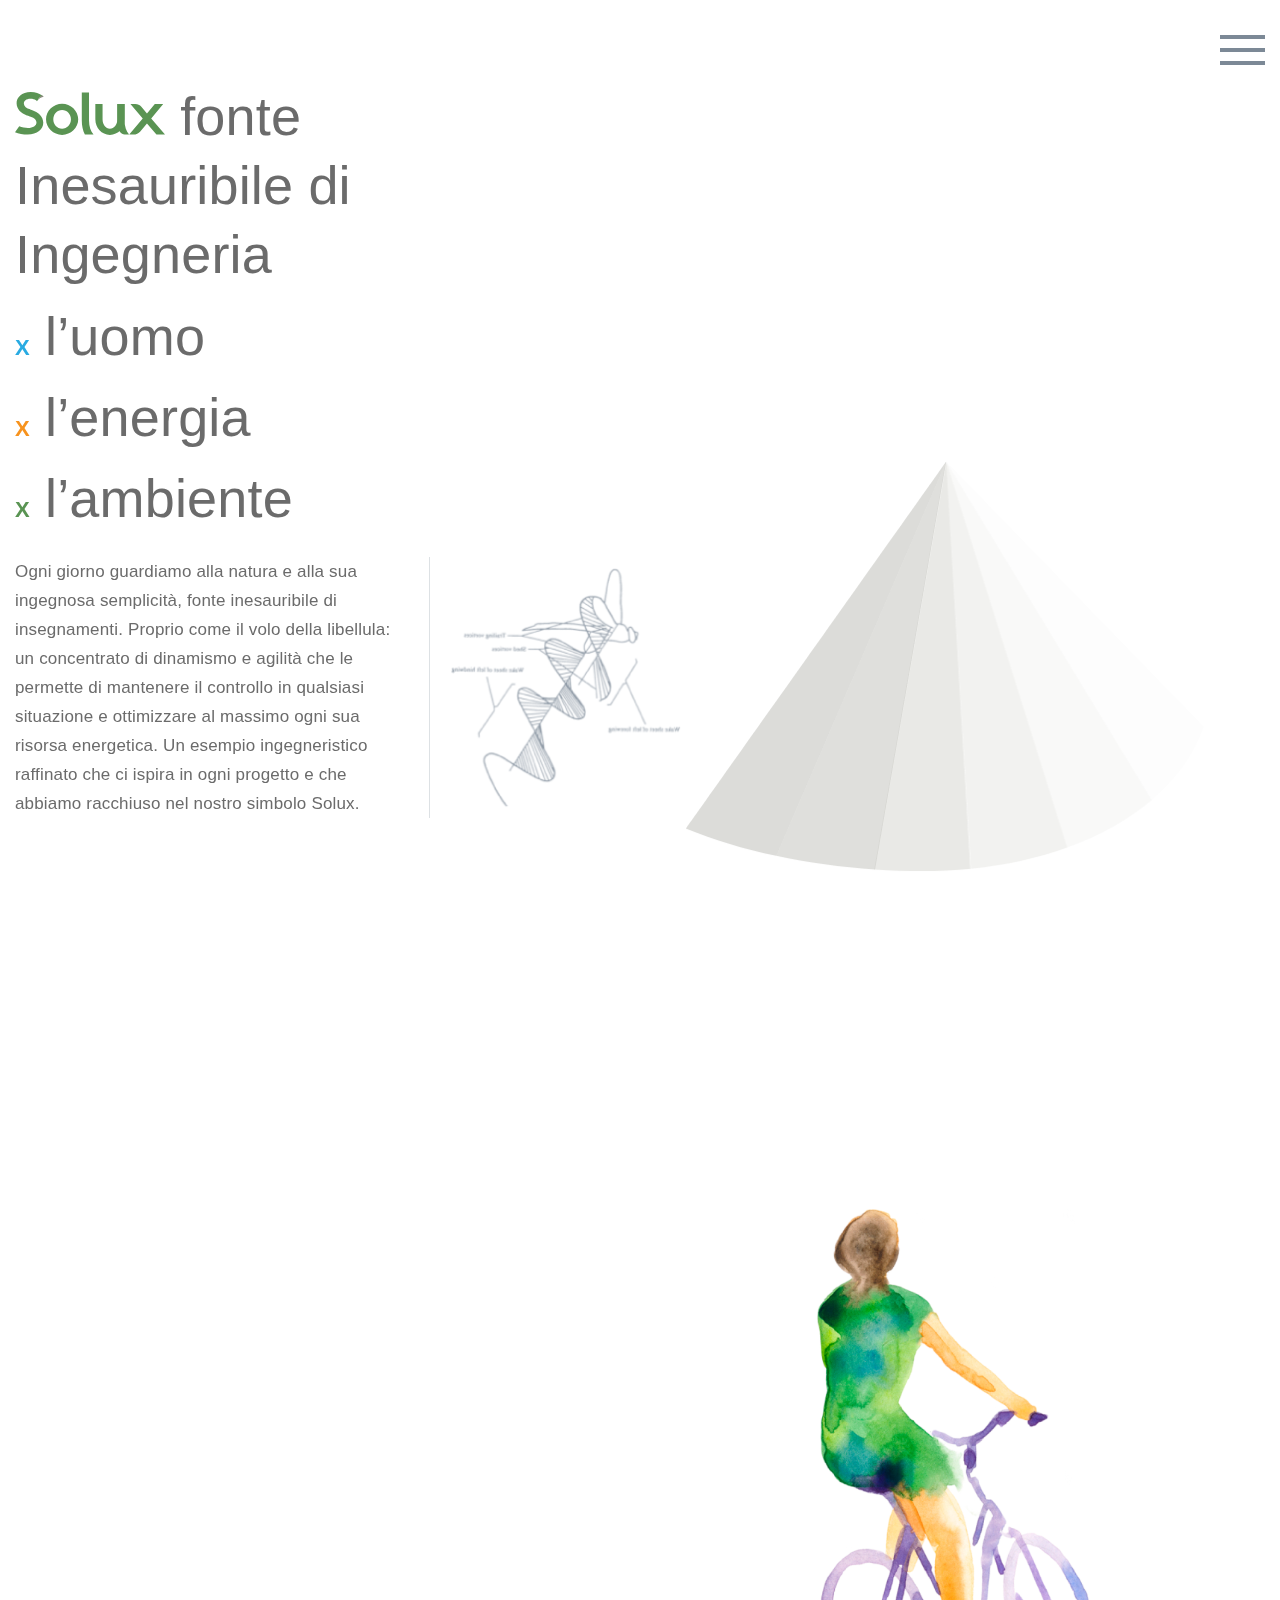
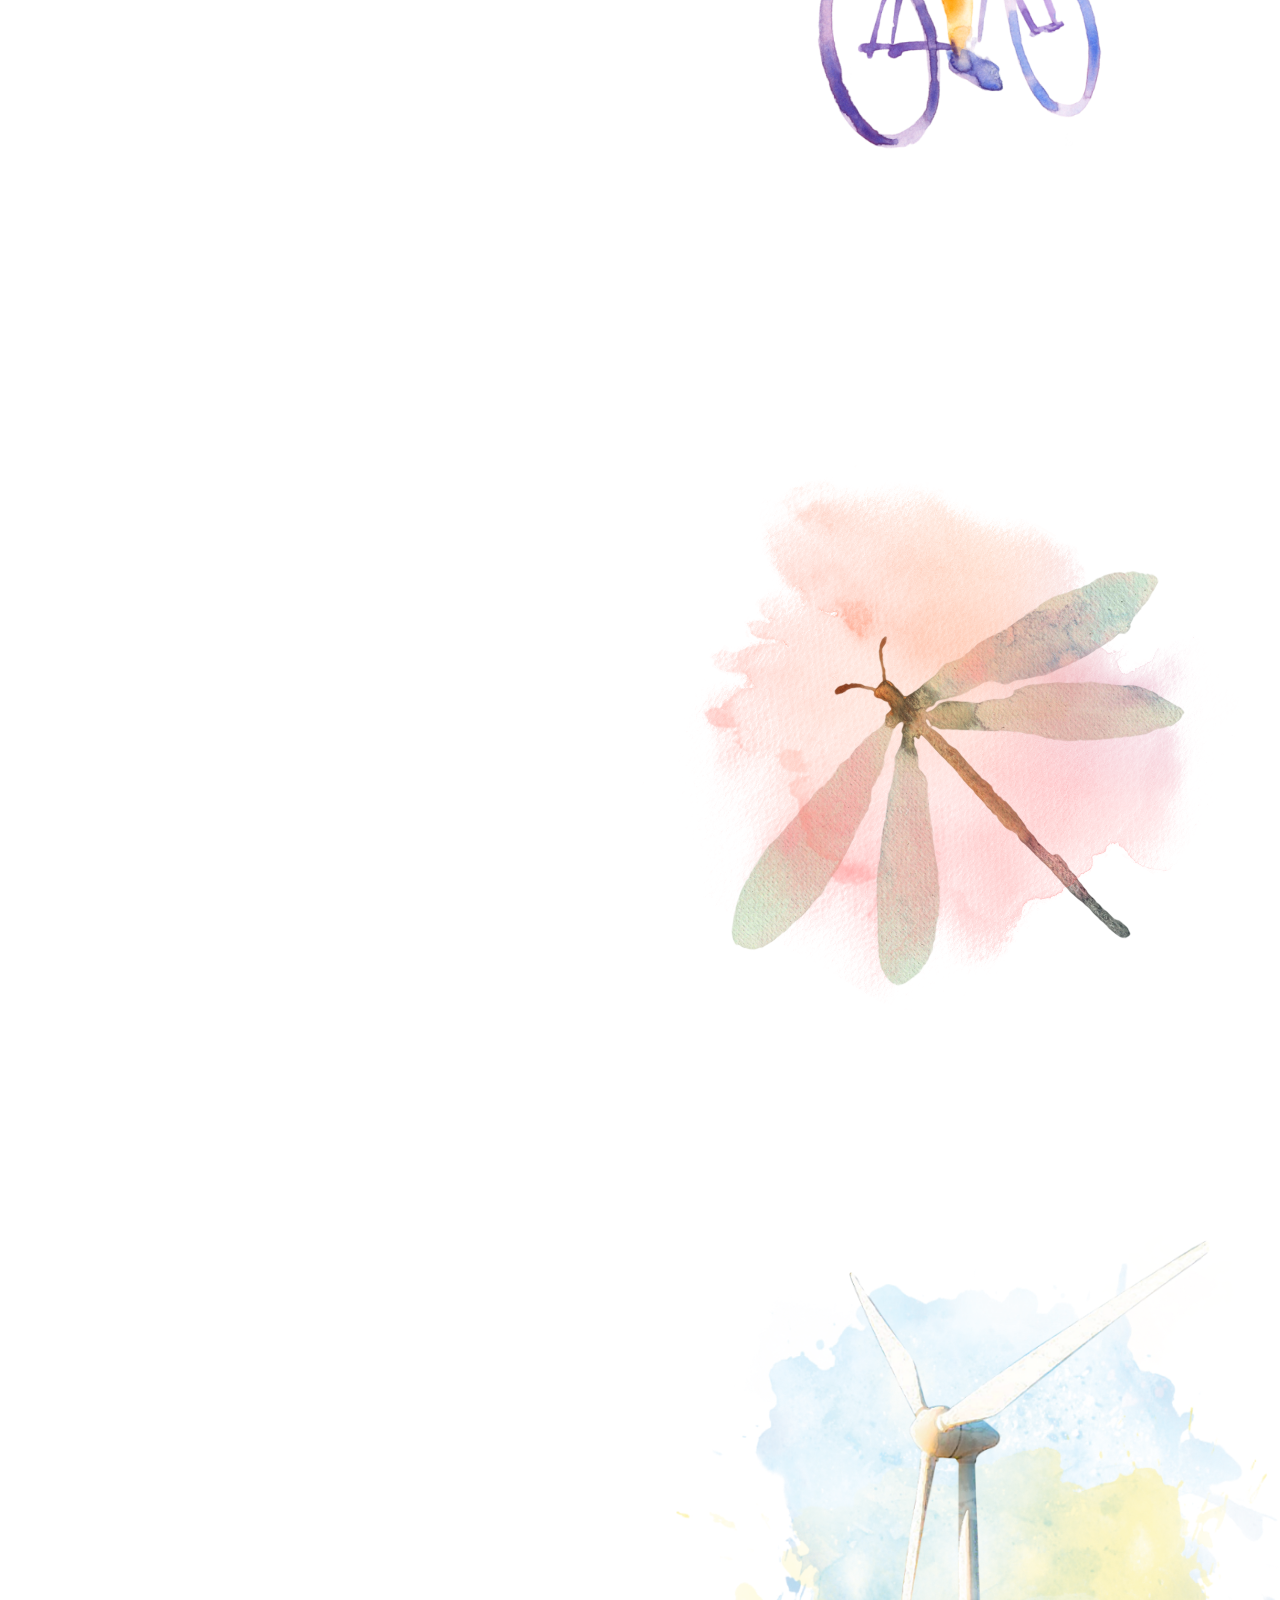
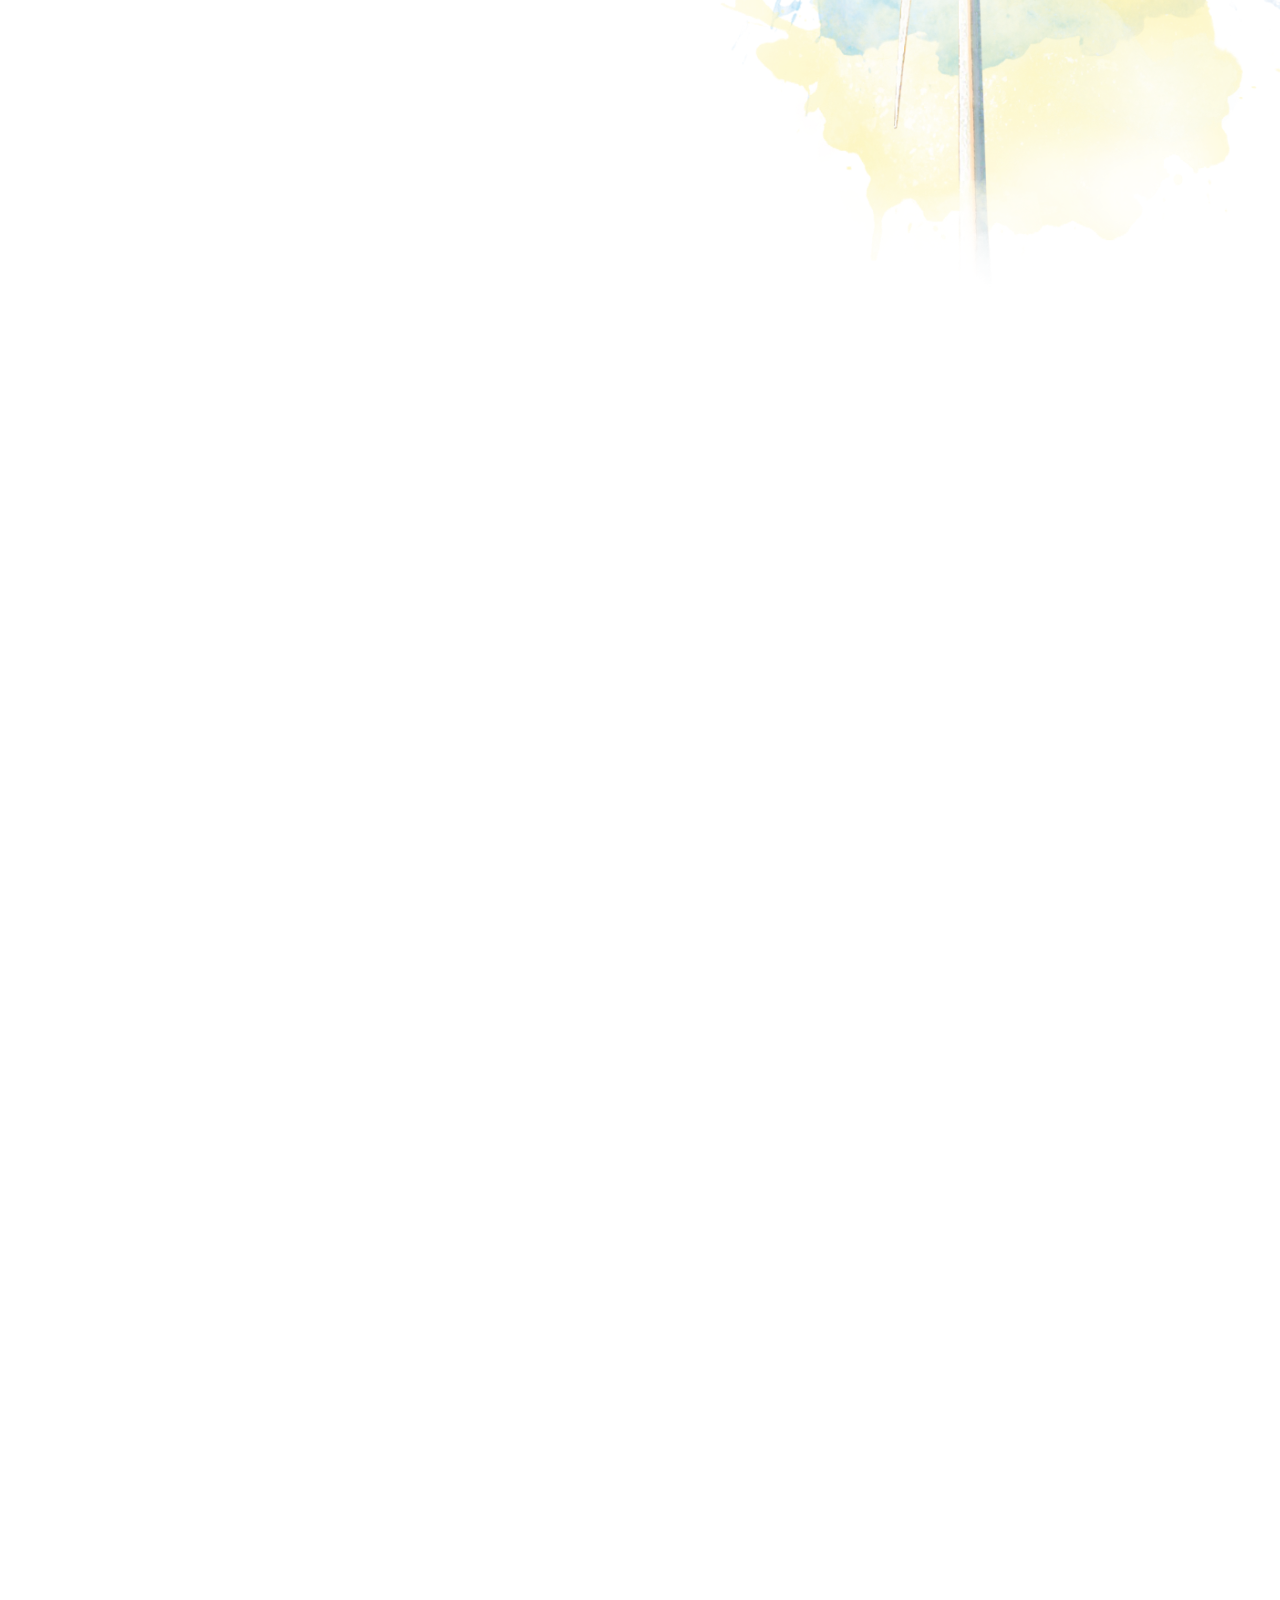
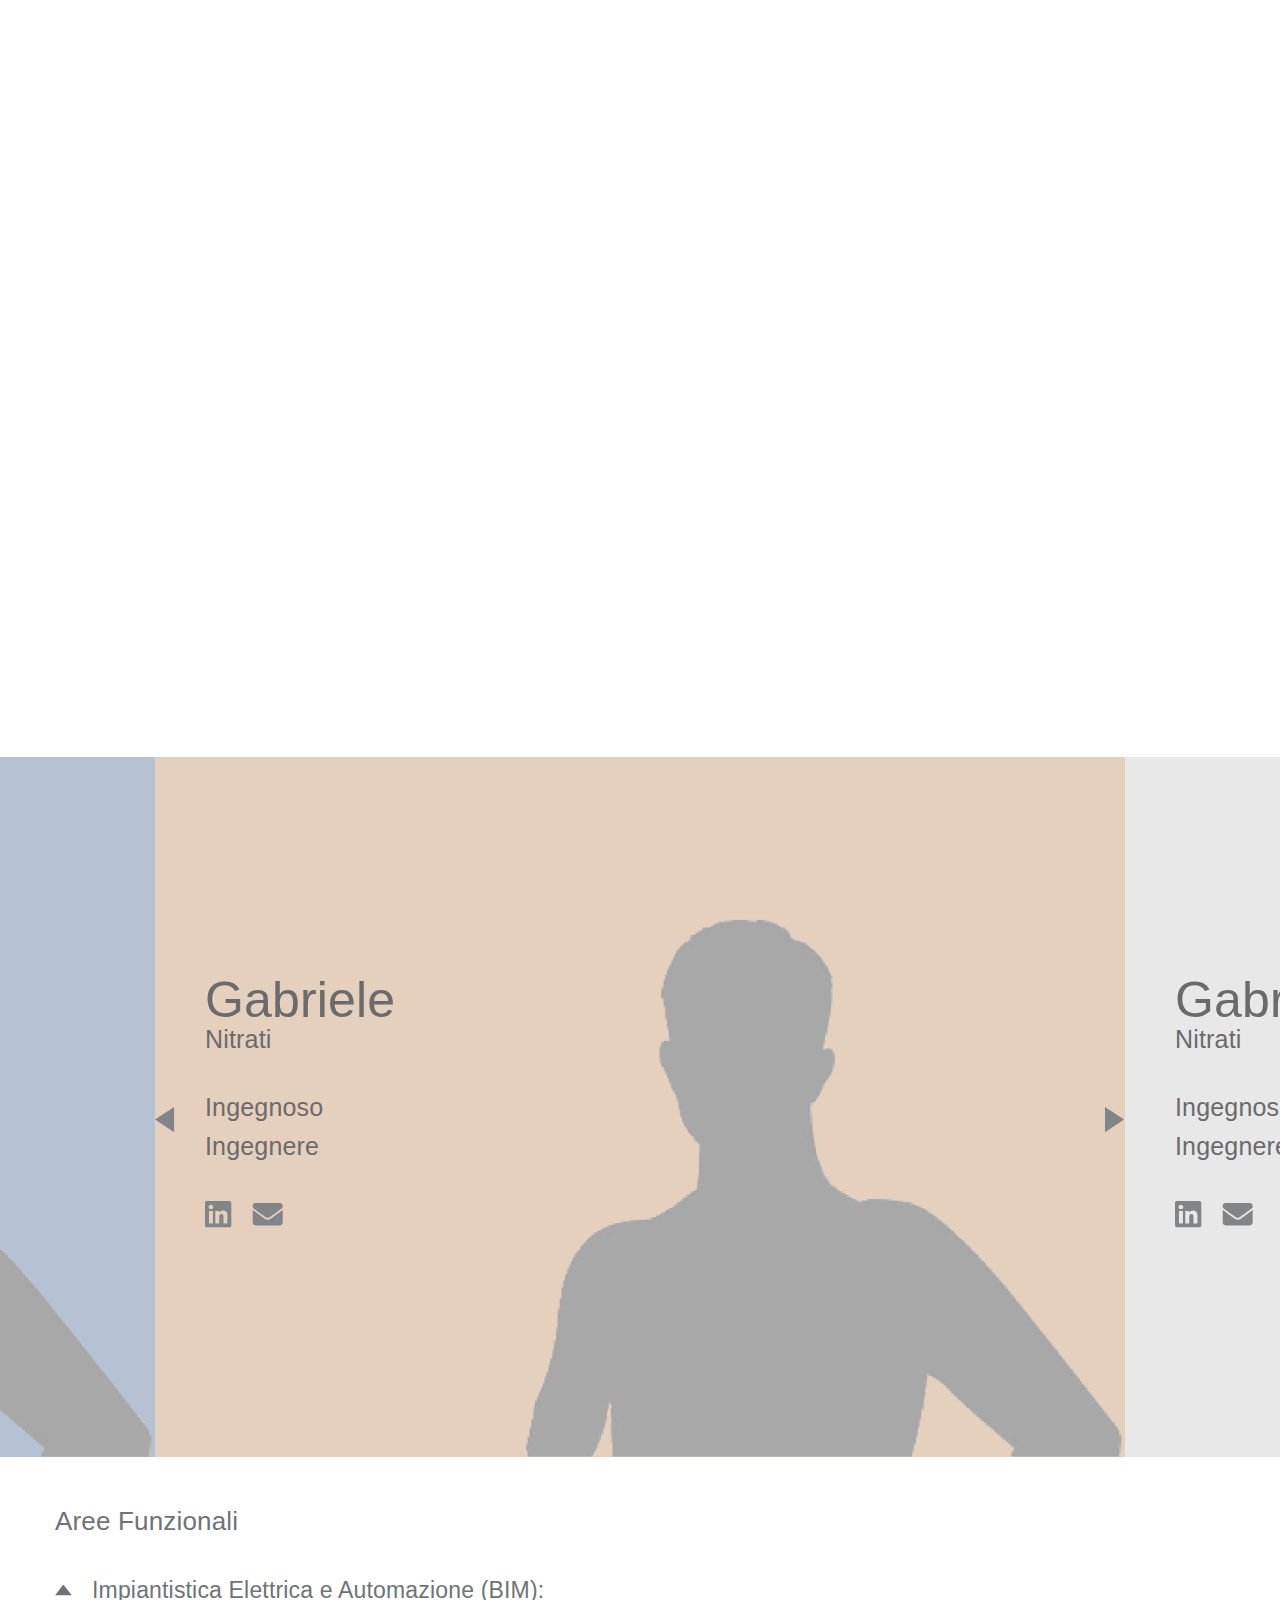
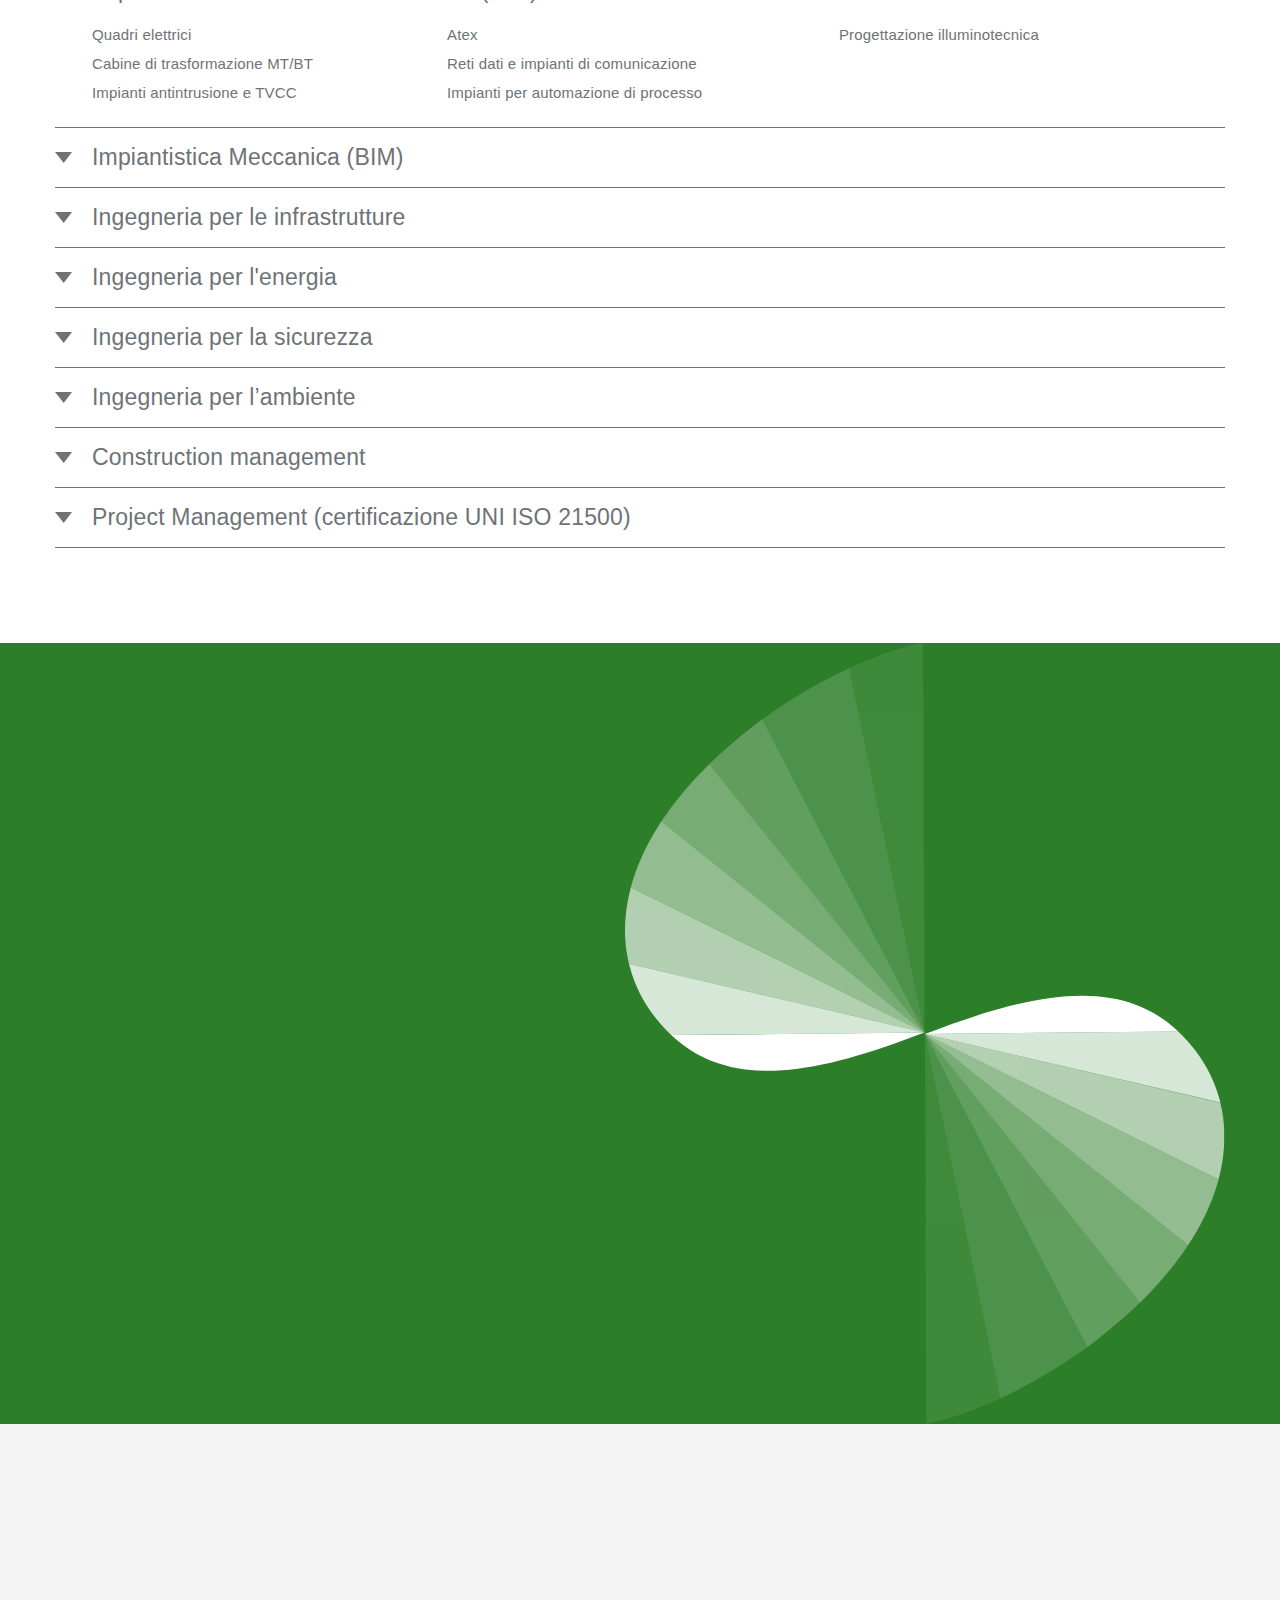
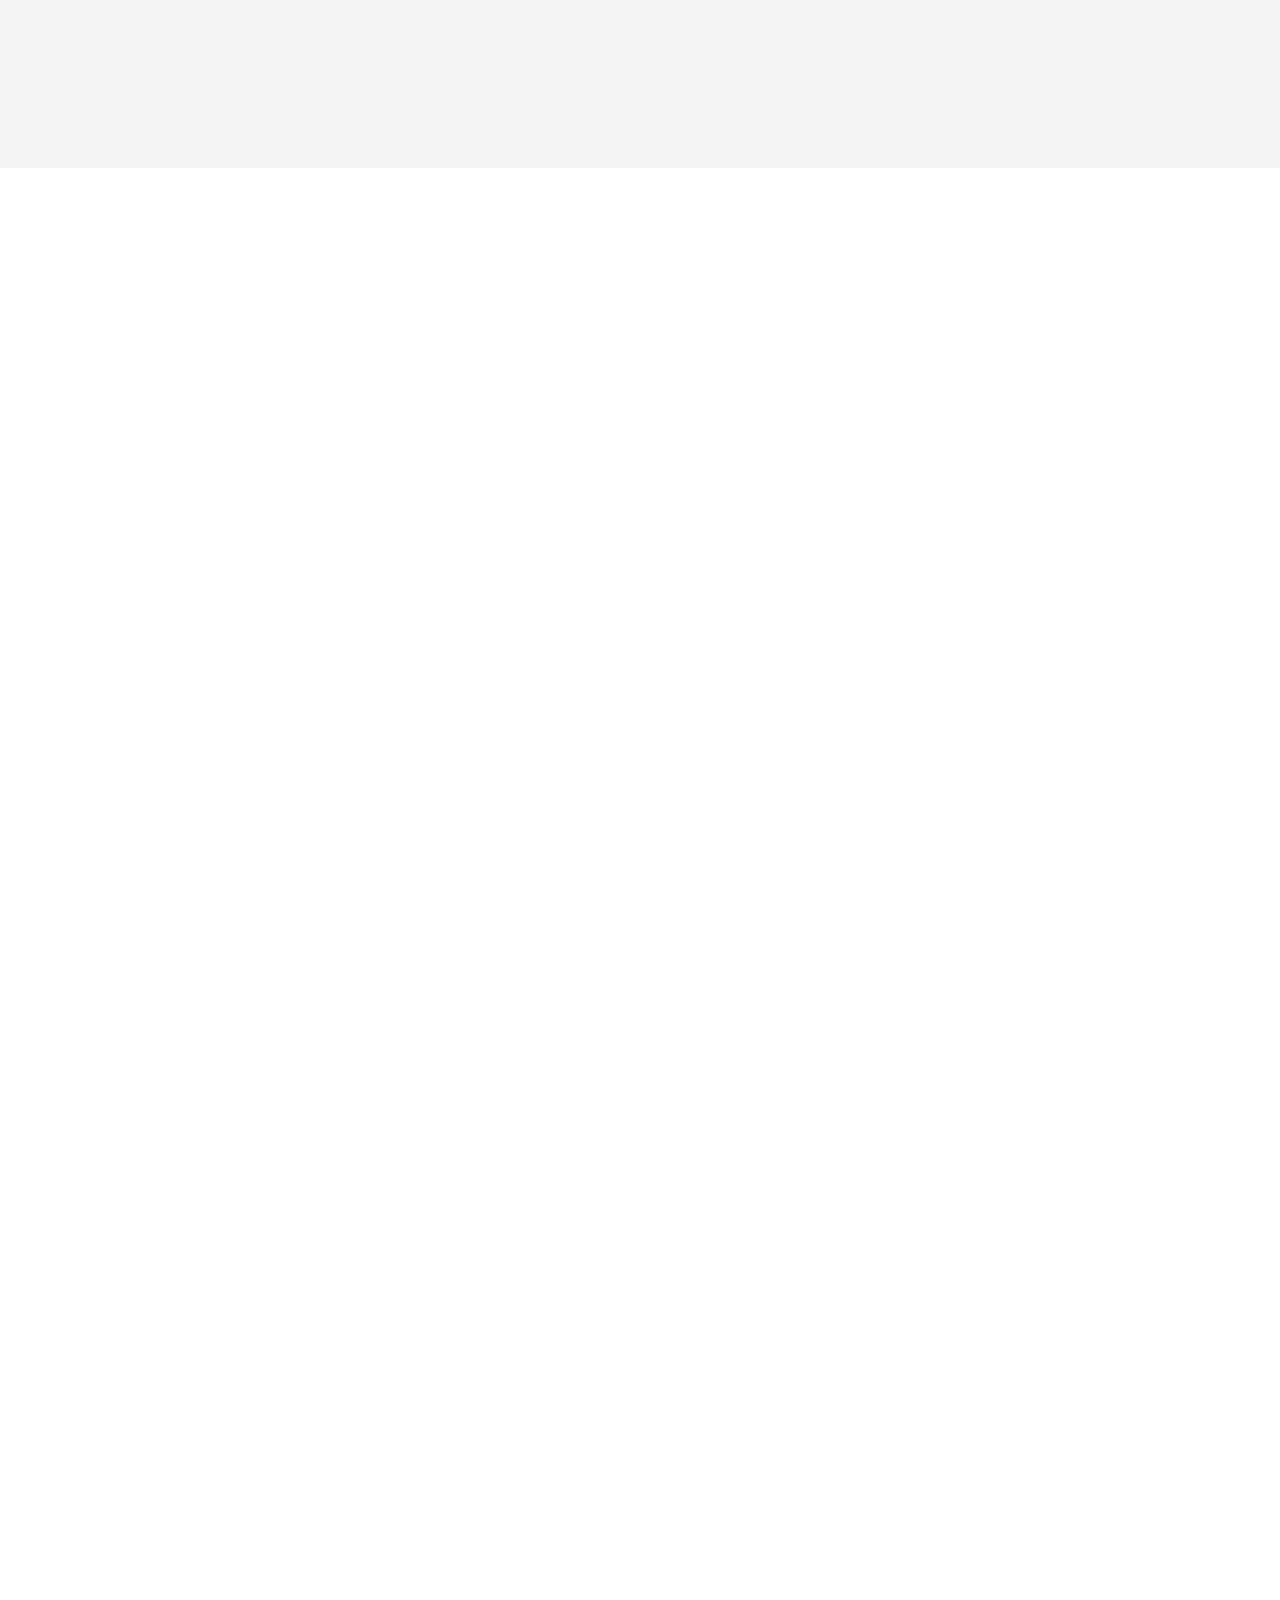
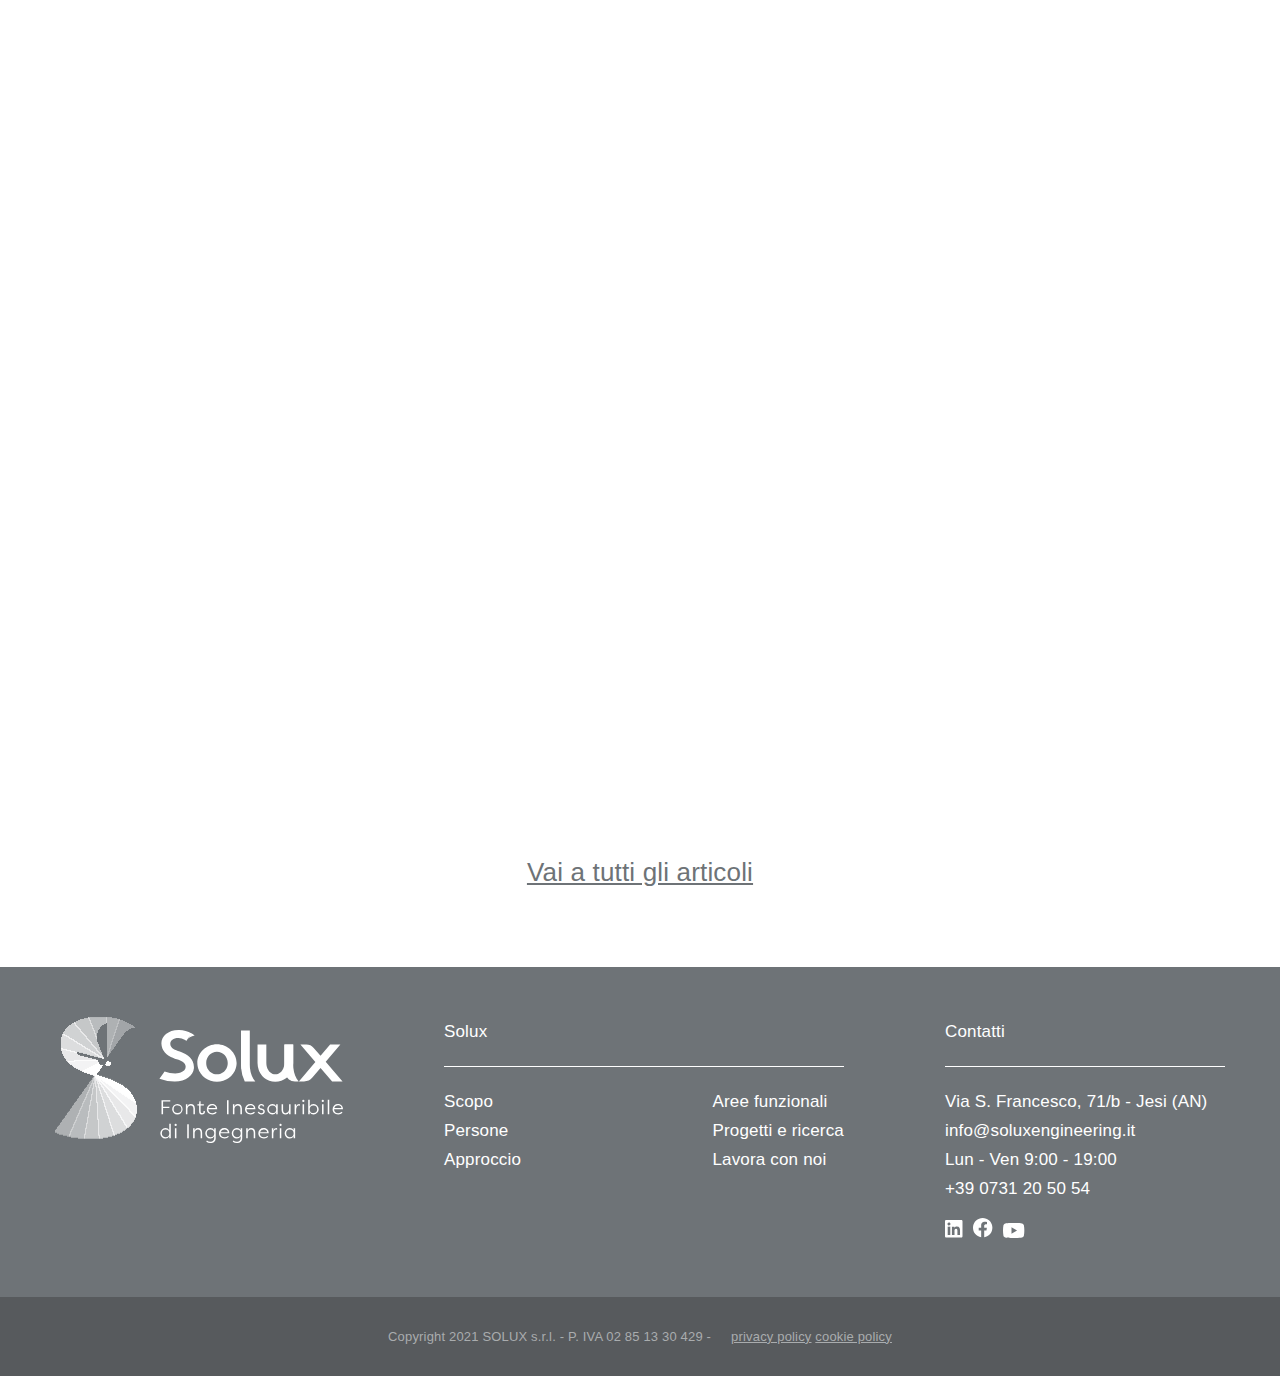
==== commit 04f2c827: "finished" ====
--- a/index.html
+++ b/index.html
@@ -5,8 +5,16 @@
 		<meta http-equiv="X-UA-Compatible" content="IE=edge" />
 		<meta name="viewport" content="width=device-width, initial-scale=1.0" />
 		<title>SOLUX</title>
+		<link rel="icon" type="image/png" href="/img/fav.png" />
+		<link rel="stylesheet" href="https://use.typekit.net/orh6rkg.css" />
 		<link rel="stylesheet" href="https://unpkg.com/aos@next/dist/aos.css" />
-    <link rel="stylesheet" href="https://cdnjs.cloudflare.com/ajax/libs/OwlCarousel2/2.3.4/assets/owl.carousel.min.css" integrity="sha512-tS3S5qG0BlhnQROyJXvNjeEM4UpMXHrQfTGmbQ1gKmelCxlSEBUaxhRBj/EFTzpbP4RVSrpEikbmdJobCvhE3g==" crossorigin="anonymous" referrerpolicy="no-referrer" />
+		<link
+			rel="stylesheet"
+			href="https://cdnjs.cloudflare.com/ajax/libs/OwlCarousel2/2.3.4/assets/owl.carousel.min.css"
+			integrity="sha512-tS3S5qG0BlhnQROyJXvNjeEM4UpMXHrQfTGmbQ1gKmelCxlSEBUaxhRBj/EFTzpbP4RVSrpEikbmdJobCvhE3g=="
+			crossorigin="anonymous"
+			referrerpolicy="no-referrer"
+		/>
 		<link rel="stylesheet" href="css/app.css" />
 	</head>
 	<body>
@@ -41,7 +49,9 @@
 				</a>
 
 				<div class="menu__list">
-					<a href="#" class="menu__list-link" style="margin-bottom: 15px;">Home</a>
+					<a href="#" class="menu__list-link" style="margin-bottom: 15px"
+						>Home</a
+					>
 
 					<div class="menu__list-block">
 						<span class="menu__list-title">Solux</span>
@@ -57,9 +67,15 @@
 					<div class="menu__list-block">
 						<span class="menu__list-title">Aree funzionali</span>
 						<div class="menu__list-links">
-							<a href="#" class="menu__list-link">Ignegneria per gli impianti</a>
-							<a href="#" class="menu__list-link">Ingegneria per le infrastrutture</a>
-							<a href="#" class="menu__list-link">Ingegneria per la sicurezza</a>
+							<a href="#" class="menu__list-link"
+								>Ignegneria per gli impianti</a
+							>
+							<a href="#" class="menu__list-link"
+								>Ingegneria per le infrastrutture</a
+							>
+							<a href="#" class="menu__list-link"
+								>Ingegneria per la sicurezza</a
+							>
 							<a href="#" class="menu__list-link">Ingegneria per l’energia</a>
 							<a href="#" class="menu__list-link">Ingegneria per l’ambiente</a>
 							<a href="#" class="menu__list-link">Construction management</a>
@@ -71,7 +87,9 @@
 						<span class="menu__list-title">Progetti e Ricerca</span>
 						<div class="menu__list-links">
 							<a href="#" class="menu__list-link">Immagazzinare il vento</a>
-							<a href="#" class="menu__list-link">La seconda vita delle batterie elettriche </a>
+							<a href="#" class="menu__list-link"
+								>La seconda vita delle batterie elettriche
+							</a>
 							<a href="#" class="menu__list-link">Ingegneria per l'ambiente</a>
 							<a href="#" class="menu__list-link">Case history</a>
 							<a href="#" class="menu__list-link">Tutti</a><br />
@@ -80,28 +98,69 @@
 						</div>
 					</div>
 
-					<a href="#" class="menu__list-loc">Via S. Francesco, 71/b - Jesi (AN)</a>
+					<a href="#" class="menu__list-loc"
+						>Via S. Francesco, 71/b - Jesi (AN)</a
+					>
 					<a href="#" class="menu__list-loc">Lun - Ven 9:00 - 19:00</a>
 					<a href="#" class="menu__list-loc">+39 0731 20 50 54</a>
 					<div class="menu__list-subscribe">
 						<a href="#">
-							<svg width="18" height="18" viewBox="0 0 18 18" fill="none" xmlns="http://www.w3.org/2000/svg">
-								<path d="M17.4961 1.26196V16.238C17.4969 16.5709 17.3659 16.8905 17.1316 17.127C16.8974 17.3635 16.579 17.4976 16.2461 17.5H1.24611C0.913696 17.4974 0.595882 17.363 0.362324 17.1265C0.128766 16.8899 -0.00157883 16.5704 1.97078e-05 16.238V1.26196C-0.00184344 0.929459 0.128465 0.609845 0.36208 0.37323C0.595695 0.136615 0.913613 0.00237931 1.24611 0H16.2461C16.5791 0.00211566 16.8975 0.136124 17.1319 0.372681C17.3662 0.609237 17.4972 0.92901 17.4961 1.26196Z" fill="#4D4D43"/>
-								<path d="M5.24322 3.17054C5.40804 3.41721 5.49615 3.70724 5.49615 4.00391H5.492C5.49017 4.40048 5.3321 4.78037 5.05206 5.06116C4.77201 5.34196 4.39271 5.50102 3.99615 5.50391C3.69948 5.50391 3.40933 5.41593 3.16265 5.25111C2.91598 5.08628 2.72369 4.85204 2.61016 4.57795C2.49663 4.30386 2.46708 4.00228 2.52496 3.71131C2.58283 3.42034 2.72558 3.15302 2.93536 2.94324C3.14514 2.73347 3.41245 2.5906 3.70342 2.53272C3.99439 2.47484 4.29603 2.50458 4.57012 2.61811C4.84421 2.73164 5.0784 2.92386 5.24322 3.17054Z" fill="#777769"/>
-								<path d="M5.2962 6.65192V15.0039H2.6961V6.65192H5.2962Z" fill="#777769"/>
-								<path d="M11.9022 6.44495C14.5272 6.44495 15.0152 8.17591 15.0152 10.4259V15.0039H12.4212V10.9409C12.4212 9.97292 12.402 8.7259 11.074 8.7259C9.72203 8.7259 9.51519 9.78092 9.51519 10.8709V15.0039H6.9212V6.65192H9.40997V7.79291H9.44512C9.69468 7.36721 10.055 7.01708 10.4876 6.77973C10.9202 6.54238 11.409 6.42671 11.9022 6.44495Z" fill="#777769"/>
-								</svg>
+							<svg
+								width="18"
+								height="18"
+								viewBox="0 0 18 18"
+								fill="none"
+								xmlns="http://www.w3.org/2000/svg"
+							>
+								<path
+									d="M17.4961 1.26196V16.238C17.4969 16.5709 17.3659 16.8905 17.1316 17.127C16.8974 17.3635 16.579 17.4976 16.2461 17.5H1.24611C0.913696 17.4974 0.595882 17.363 0.362324 17.1265C0.128766 16.8899 -0.00157883 16.5704 1.97078e-05 16.238V1.26196C-0.00184344 0.929459 0.128465 0.609845 0.36208 0.37323C0.595695 0.136615 0.913613 0.00237931 1.24611 0H16.2461C16.5791 0.00211566 16.8975 0.136124 17.1319 0.372681C17.3662 0.609237 17.4972 0.92901 17.4961 1.26196Z"
+									fill="#4D4D43"
+								/>
+								<path
+									d="M5.24322 3.17054C5.40804 3.41721 5.49615 3.70724 5.49615 4.00391H5.492C5.49017 4.40048 5.3321 4.78037 5.05206 5.06116C4.77201 5.34196 4.39271 5.50102 3.99615 5.50391C3.69948 5.50391 3.40933 5.41593 3.16265 5.25111C2.91598 5.08628 2.72369 4.85204 2.61016 4.57795C2.49663 4.30386 2.46708 4.00228 2.52496 3.71131C2.58283 3.42034 2.72558 3.15302 2.93536 2.94324C3.14514 2.73347 3.41245 2.5906 3.70342 2.53272C3.99439 2.47484 4.29603 2.50458 4.57012 2.61811C4.84421 2.73164 5.0784 2.92386 5.24322 3.17054Z"
+									fill="#777769"
+								/>
+								<path
+									d="M5.2962 6.65192V15.0039H2.6961V6.65192H5.2962Z"
+									fill="#777769"
+								/>
+								<path
+									d="M11.9022 6.44495C14.5272 6.44495 15.0152 8.17591 15.0152 10.4259V15.0039H12.4212V10.9409C12.4212 9.97292 12.402 8.7259 11.074 8.7259C9.72203 8.7259 9.51519 9.78092 9.51519 10.8709V15.0039H6.9212V6.65192H9.40997V7.79291H9.44512C9.69468 7.36721 10.055 7.01708 10.4876 6.77973C10.9202 6.54238 11.409 6.42671 11.9022 6.44495Z"
+									fill="#777769"
+								/>
+							</svg>
 						</a>
 						<a href="#">
-							<svg width="20" height="20" viewBox="0 0 20 20" fill="none" xmlns="http://www.w3.org/2000/svg">
-								<path d="M11.2005 12.485V19.2551C13.6083 18.8742 15.784 17.5995 17.2935 15.6853C18.803 13.7711 19.5353 11.3582 19.3443 8.92792C19.1532 6.49766 18.053 4.22881 16.263 2.57397C14.4729 0.91914 12.1248 0 9.68703 0C7.24928 0 4.90112 0.91914 3.1111 2.57397C1.32109 4.22881 0.220828 6.49766 0.0298035 8.92792C-0.161221 11.3582 0.571107 13.7711 2.08058 15.6853C3.59006 17.5995 5.76579 18.8742 8.1736 19.2551V12.485H5.71242V9.68506H8.1736V7.55005C8.12083 7.05168 8.17818 6.54779 8.34181 6.0741C8.50545 5.60041 8.77125 5.16849 9.12038 4.80896C9.46951 4.44943 9.8934 4.17112 10.3621 3.99365C10.8308 3.81619 11.3328 3.74392 11.8325 3.78204C12.5592 3.79214 13.284 3.85534 14.0015 3.97107V6.35406H12.7796C12.5715 6.3264 12.3597 6.34588 12.1602 6.41107C11.9606 6.47626 11.7783 6.58546 11.6267 6.73065C11.4751 6.87584 11.358 7.05328 11.2842 7.24982C11.2104 7.44635 11.1818 7.65693 11.2005 7.86603V9.68506H13.8875L13.4575 12.485H11.2005Z" fill="#4D4D43"/>
-								</svg>
+							<svg
+								width="20"
+								height="20"
+								viewBox="0 0 20 20"
+								fill="none"
+								xmlns="http://www.w3.org/2000/svg"
+							>
+								<path
+									d="M11.2005 12.485V19.2551C13.6083 18.8742 15.784 17.5995 17.2935 15.6853C18.803 13.7711 19.5353 11.3582 19.3443 8.92792C19.1532 6.49766 18.053 4.22881 16.263 2.57397C14.4729 0.91914 12.1248 0 9.68703 0C7.24928 0 4.90112 0.91914 3.1111 2.57397C1.32109 4.22881 0.220828 6.49766 0.0298035 8.92792C-0.161221 11.3582 0.571107 13.7711 2.08058 15.6853C3.59006 17.5995 5.76579 18.8742 8.1736 19.2551V12.485H5.71242V9.68506H8.1736V7.55005C8.12083 7.05168 8.17818 6.54779 8.34181 6.0741C8.50545 5.60041 8.77125 5.16849 9.12038 4.80896C9.46951 4.44943 9.8934 4.17112 10.3621 3.99365C10.8308 3.81619 11.3328 3.74392 11.8325 3.78204C12.5592 3.79214 13.284 3.85534 14.0015 3.97107V6.35406H12.7796C12.5715 6.3264 12.3597 6.34588 12.1602 6.41107C11.9606 6.47626 11.7783 6.58546 11.6267 6.73065C11.4751 6.87584 11.358 7.05328 11.2842 7.24982C11.2104 7.44635 11.1818 7.65693 11.2005 7.86603V9.68506H13.8875L13.4575 12.485H11.2005Z"
+									fill="#4D4D43"
+								/>
+							</svg>
 						</a>
 						<a href="#">
-							<svg width="22" height="15" viewBox="0 0 22 15" fill="none" xmlns="http://www.w3.org/2000/svg">
-								<path d="M20.8882 12.684C21.1959 10.9787 21.345 9.24872 21.334 7.51599L21.3271 7.50995C21.3401 5.77944 21.1932 4.05144 20.8882 2.34796C20.7678 1.89382 20.5302 1.47926 20.1992 1.14581C19.8682 0.812363 19.4554 0.571753 19.0022 0.447998C17.3382 -1.96695e-06 10.667 0 10.667 0C10.667 0 3.99603 -1.96695e-06 2.33203 0.447998C1.8787 0.571569 1.46579 0.812151 1.13477 1.14563C0.803744 1.47911 0.566259 1.89372 0.446044 2.34796C-0.148681 5.76763 -0.148681 9.26429 0.446044 12.684C0.567356 13.1342 0.805919 13.5442 1.13721 13.8724C1.46849 14.2005 1.88066 14.435 2.33203 14.552C3.99603 15.001 10.667 15.001 10.667 15.001C10.667 15.001 17.3382 15.001 19.0022 14.552C19.4535 14.4348 19.8655 14.2002 20.1968 13.8721C20.528 13.544 20.7667 13.1341 20.8882 12.684Z" fill="#4D4D43"/>
-								<path d="M8.48511 4.34399L14.061 7.51599L8.48511 10.688V4.34399Z" fill="#777769"/>
-								</svg>
+							<svg
+								width="22"
+								height="15"
+								viewBox="0 0 22 15"
+								fill="none"
+								xmlns="http://www.w3.org/2000/svg"
+							>
+								<path
+									d="M20.8882 12.684C21.1959 10.9787 21.345 9.24872 21.334 7.51599L21.3271 7.50995C21.3401 5.77944 21.1932 4.05144 20.8882 2.34796C20.7678 1.89382 20.5302 1.47926 20.1992 1.14581C19.8682 0.812363 19.4554 0.571753 19.0022 0.447998C17.3382 -1.96695e-06 10.667 0 10.667 0C10.667 0 3.99603 -1.96695e-06 2.33203 0.447998C1.8787 0.571569 1.46579 0.812151 1.13477 1.14563C0.803744 1.47911 0.566259 1.89372 0.446044 2.34796C-0.148681 5.76763 -0.148681 9.26429 0.446044 12.684C0.567356 13.1342 0.805919 13.5442 1.13721 13.8724C1.46849 14.2005 1.88066 14.435 2.33203 14.552C3.99603 15.001 10.667 15.001 10.667 15.001C10.667 15.001 17.3382 15.001 19.0022 14.552C19.4535 14.4348 19.8655 14.2002 20.1968 13.8721C20.528 13.544 20.7667 13.1341 20.8882 12.684Z"
+									fill="#4D4D43"
+								/>
+								<path
+									d="M8.48511 4.34399L14.061 7.51599L8.48511 10.688V4.34399Z"
+									fill="#777769"
+								/>
+							</svg>
 						</a>
 					</div>
 				</div>
@@ -197,29 +256,65 @@
 				<div id="layout_1" class="layout">
 					<div class="hero wrapper">
 						<div class="hero__content">
-							<div class="hero__title" data-aos="fade-up" data-aos-duration="2000">
+							<div id="lottie2" class="n" style="margin-bottom: 35px"></div>
+							<div
+								class="hero__title"
+								data-aos="fade-up"
+								data-aos-duration="2000"
+							>
 								<span class="hero__logo">
 									<img src="img/logos/logo.svg" alt="" />
 								</span>
 								fonte Inesauribile di Ingegneria
 							</div>
-	
+
 							<div class="hero__mid">
-								<div class="hero__mid-item" data-aos="fade-up" data-aos-duration="2000"  data-aos-delay="0"><span>X</span>&nbsp;l’uomo</div>
-								<div class="hero__mid-item" data-aos="fade-up" data-aos-duration="2000"  data-aos-delay="100"><span>X</span>&nbsp;l’energia</div>
-								<div class="hero__mid-item" data-aos="fade-up" data-aos-duration="2000"  data-aos-delay="150"><span>X</span>&nbsp;l’ambiente</div>
+								<div
+									class="hero__mid-item"
+									data-aos="fade-up"
+									data-aos-duration="2000"
+									data-aos-delay="0"
+								>
+									<span>X</span>&nbsp;l’uomo
+								</div>
+								<div
+									class="hero__mid-item"
+									data-aos="fade-up"
+									data-aos-duration="2000"
+									data-aos-delay="100"
+								>
+									<span>X</span>&nbsp;l’energia
+								</div>
+								<div
+									class="hero__mid-item"
+									data-aos="fade-up"
+									data-aos-duration="2000"
+									data-aos-delay="150"
+								>
+									<span>X</span>&nbsp;l’ambiente
+								</div>
 							</div>
-	
+
 							<div class="hero__info">
-								<p class="hero__desc" data-aos="fade-up" data-aos-duration="2000">
-									Il volo della libellula è un concentrato di dianmismo e agilità
-									che le consente di avere il controllo in qualsiasi situazione
-									ottimizzando al massimo ogni risorsa energetica. Un’esempio
-									ingegneristico così ra nato che viene dalla natura, che ci
-									ispira in ogni progetto e che abbiamo racchiuso nel simbolo
-									<b>SOLUX</b>, fonte infinita di ingenneria
+								<p
+									class="hero__desc"
+									data-aos="fade-up"
+									data-aos-duration="2000"
+								>
+									Ogni giorno guardiamo alla natura e alla sua ingegnosa
+									semplicità, fonte inesauribile di insegnamenti. Proprio come
+									il volo della libellula: un concentrato di dinamismo e agilità
+									che le permette di mantenere il controllo in qualsiasi
+									situazione e ottimizzare al massimo ogni sua risorsa
+									energetica. Un esempio ingegneristico raffinato che ci ispira
+									in ogni progetto e che abbiamo racchiuso nel nostro simbolo
+									Solux.
 								</p>
-								<span class="hero__sketch" data-aos="fade-up" data-aos-duration="2000">
+								<span
+									class="hero__sketch"
+									data-aos="fade-up"
+									data-aos-duration="2000"
+								>
 									<img src="img/sketch.png" alt="" />
 								</span>
 							</div>
@@ -230,24 +325,48 @@
 				<div id="layout_2" class="layout">
 					<div class="content wrapper">
 						<div class="content__inner">
-							<span class="content__pre-text" data-aos="fade-up" data-aos-duration="2000">Ingegneria per l’uomo</span>
-							<h2 class="content__title" data-aos="fade-up" data-aos-duration="2000">
-								Persone ingegnose generano l’ingegneria per le persone
+							<span
+								class="content__pre-text"
+								data-aos="fade-up"
+								data-aos-duration="2000"
+								style="color: #00699a"
+							>
+								<p style="color: #fff">x</p>
+								l’Uomo
+							</span>
+							<h2
+								class="content__title"
+								data-aos="fade-up"
+								data-aos-duration="2000"
+							>
+								Persone <br />
+								ingegnose <br />
+								generano
+								<span>l'<b>Ingegneria</b><br />per le persone</span>
 							</h2>
-							<p class="content__description" data-aos="fade-up" data-aos-duration="2000">
-								Lorem ipsum dolor sit amet, consectetuer adipiscing elit, sed diam
-								nonummy nibh euismod tincidunt ut laoreet dolore magna aliquam
-								erat volutpat. Ut wisi enim ad minim veniam, quis nostrud exerci
-								tation ullamcorper suscipit lobortis nisl ut aliquip ex ea commodo
-								consequat.
+							<p
+								class="content__description"
+								data-aos="fade-up"
+								data-aos-duration="2000"
+							>
+								Guardare al futuro con occhi diversi per intercettare e
+								anticipare obiettivi e desideri. Creare valore attraverso la
+								nostra capacità d’innovare, l’attitudine a instaurare relazioni
+								autentiche con i nostri partner e progettare un’ingegneria su
+								misura per le persone.
 							</p>
 							<div class="content__graphic n">
 								<img class="bike" src="img/graphics/bike.png" alt="" />
 								<img src="img/graphics/layout_2.svg" alt="" />
 							</div>
-							<a href="#" class="v-category__button" data-aos="fade-up" data-aos-duration="2000">
-								<img src="img/short_light.svg" alt="">
-								<span style="color:#fff;" class="v-category__button-text">
+							<a
+								href="#"
+								class="v-category__button"
+								data-aos="fade-up"
+								data-aos-duration="2000"
+							>
+								<img src="img/short_light.svg" alt="" />
+								<span style="color: #fff" class="v-category__button-text">
 									scopri l'Ingegneria per l'Uomo
 								</span>
 							</a>
@@ -261,27 +380,52 @@
 				<div id="layout_3" class="layout">
 					<div class="content wrapper">
 						<div class="content__inner">
-							<span class="content__pre-text" data-aos="fade-up" data-aos-duration="2000">Ingegneria per l’ambiente</span>
-							<h2 class="content__title" data-aos="fade-up" data-aos-duration="2000">
-								Fonte di ispirazione infinita da osservare, replicare e tutelare.
+							<span
+								class="content__pre-text"
+								data-aos="fade-up"
+								data-aos-duration="2000"
+								style="color: #1a5221"
+							>
+								<p style="color: #fff">x</p>
+								l’Ambiente
+							</span>
+							<h2
+								class="content__title"
+								data-aos="fade-up"
+								data-aos-duration="2000"
+							>
+								<b>Fonte di ispirazione</b> infinita da osservare, replicare e
+								tutelare.
 							</h2>
-							<p class="content__description" data-aos="fade-up" data-aos-duration="2000">
-								L’armonia tra tutti gli elementi... <br /><br />
-	
-								Lorem ipsum dolor sit amet, consectetuer adipiscing elit, sed diam
-								nonummy nibh euismod tincidunt ut laoreet dolore magna aliquam
-								erat volutpat. Ut wisi enim ad minim veniam, quis nostrud exerci
-								tation ullamcorper suscipit lobortis nisl ut aliquip ex ea commodo
-								consequat.
+							<p
+								class="content__description"
+								data-aos="fade-up"
+								data-aos-duration="2000"
+							>
+								Siamo continuamente in ascolto dell’ambiente, per osservarne i
+								cambiamenti e le sue evoluzioni. L’ingegneria come mezzo
+								fondamentale per prevedere le opere del futuro partendo dalla
+								comprensione delle innovazioni necessarie all’equilibrio del
+								nostro eco-sistema. Per far questo occorre pensiero critico,
+								competenza, flessibilità, strumenti ma soprattutto ispirazione
 							</p>
 							<div class="content__graphic n">
-								<img class="dragonfly" src="img/graphics/dragonfly.png" alt="" />
+								<img
+									class="dragonfly"
+									src="img/graphics/dragonfly.png"
+									alt=""
+								/>
 								<img class="smoke" src="img/graphics/smoke.png" alt="" />
 								<img src="img/graphics/layout_2.svg" alt="" />
 							</div>
-							<a href="#" class="v-category__button" data-aos="fade-up" data-aos-duration="2000">
-								<img src="img/short_light.svg" alt="">
-								<span style="color:#fff;" class="v-category__button-text">
+							<a
+								href="#"
+								class="v-category__button"
+								data-aos="fade-up"
+								data-aos-duration="2000"
+							>
+								<img src="img/big_but.svg" alt="" />
+								<span style="color: #fff" class="v-category__button-text">
 									scopri l'Ingegneria per l'Ambiente
 								</span>
 							</a>
@@ -296,197 +440,305 @@
 				<div id="layout_4" class="layout">
 					<div class="content wrapper">
 						<div class="content__inner">
-							<span class="content__pre-text" data-aos="fade-up" data-aos-duration="2000">Ingegneria per l’energia</span>
-							<h2 class="content__title" data-aos="fade-up" data-aos-duration="2000">
-								Realizzare ora la transazione energetica
+							<span
+								class="content__pre-text"
+								data-aos="fade-up"
+								data-aos-duration="2000"
+								style="color: #d16927"
+							>
+								<p style="color: #fff">x</p>
+								l'Energia
+							</span>
+							<h2
+								class="content__title"
+								data-aos="fade-up"
+								data-aos-duration="2000"
+							>
+								Realizzare ora <br />
+								<b>la transazione energetica</b>
 							</h2>
-							<p class="content__description" data-aos="fade-up" data-aos-duration="2000">
-								Lorem ipsum dolor sit amet, consectetuer adipiscing elit, sed diam
-								nonummy nibh euismod tincidunt ut laoreet dolore magna aliquam
-								erat volutpat. Ut wisi enim ad minim veniam, quis nostrud exerci
-								tation ullamcorper suscipit lobortis nisl ut aliquip ex ea commodo
-								consequat.
+							<p
+								class="content__description"
+								data-aos="fade-up"
+								data-aos-duration="2000"
+							>
+								Esiste innovazione solo se c’è sostenibilità. Prendere parte
+								attivamente a questo processo per riscrivere il concetto di
+								energia, il cambio di marcia necessario alla transizione
+								energetica che stiamo vivendo, per costruire opportunità e
+								vantaggi nella circular economy.
 							</p>
 							<div class="content__graphic n">
-								<img style="top:9%;" class="dragonfly" src="img/graphics/ab.png" alt="">
+								<img
+									style="top: 9%"
+									class="dragonfly"
+									src="img/graphics/ab.png"
+									alt=""
+								/>
 								<img src="img/graphics/layout_2.svg" alt="" />
 							</div>
-							<a href="#" class="v-category__button" data-aos="fade-up" data-aos-duration="2000">
-								<img src="img/short_light.svg" alt="">
-								<span style="color:#fff;" class="v-category__button-text">
+							<a
+								href="#"
+								class="v-category__button"
+								data-aos="fade-up"
+								data-aos-duration="2000"
+							>
+								<img src="img/big_but.svg" alt="" />
+								<span style="color: #fff" class="v-category__button-text">
 									scopri l'Ingegneria per l'Ambiente
 								</span>
 							</a>
 						</div>
 						<div class="content__graphic">
-							<img style="top:9%;" class="dragonfly" src="img/graphics/ab.png" alt="">
+							<img
+								style="top: 9%"
+								class="dragonfly"
+								src="img/graphics/ab.png"
+								alt=""
+							/>
 							<img src="img/graphics/layout_2.svg" alt="" />
 						</div>
 					</div>
 				</div>
 				<div id="layout_5" class="layout h-auto">
 					<div class="invest wrapper">
-						<div class="invest__title" data-aos="fade-up" data-aos-duration="2000">
-							<b>Punto di performance,</b> l’equilibrio perfetto tra investimenti
-							e risultati
+						<div
+							class="invest__title"
+							data-aos="fade-up"
+							data-aos-duration="2000"
+						>
+							Punto di
+							<b style="display: block; margin-bottom: 50px">performance,</b>
+							<div class="layout_hr"></div>
+							l’equilibrio perfetto tra investimenti e risultati
 						</div>
-						<p class="invest__pre-description" data-aos="fade-up" data-aos-duration="2000">
-							Lorem ipsum dolor sit amet, consectetuer adipiscing elit, sed diam
-							nonummy nibh euismod tincidunt ut laoreet dolore magna aliquam erat
-							volutpat. Ut wisi enim ad minim veniam, quis nostrud exerci tation
-							ullamcorper suscipit lobortis nisl ut aliquip ex ea commodo
-							consequat.
+						<p
+							class="invest__pre-description"
+							data-aos="fade-up"
+							data-aos-duration="2000"
+						>
+							Raggiungere il punto di performance in ogni progetto, attraverso
+							il nostro approccio metodologico funzionale a governare la
+							complessità e a raggiungere il massimo equilibrio tra costi, tempi
+							e qualità applicando il project management all'ingegneria
 						</p>
-	
+
 						<div class="sloy">
-							<img src="img/sloy.png" alt="">
+							<img src="img/sloy.png" alt="" />
 						</div>
-	
-	
-						<a href="#" class="v-category__button" data-aos="fade-up" data-aos-duration="2000" style="margin-bottom:200px;">
-							<img src="img/short_light.svg" alt="">
-							<span style="left:7%;color:#fff;" class="v-category__button-text">
+
+						<a
+							href="#"
+							class="v-category__button"
+							data-aos="fade-up"
+							data-aos-duration="2000"
+							style="margin-bottom: 200px"
+						>
+							<img src="img/short_light.svg" alt="" />
+							<span
+								style="left: 20%; color: #fff"
+								class="v-category__button-text"
+							>
 								Scarica l'infografica
 							</span>
 						</a>
-	
+
 						<div class="invest__list">
-							<div class="invest__list-item" data-aos="fade-up" data-aos-duration="2000">
+							<div
+								class="invest__list-item"
+								data-aos="fade-up"
+								data-aos-duration="2000"
+							>
 								<div class="invest__list-count">1</div>
 								<div class="invest__list-title">AVVIO</div>
 								<div class="invest__list-desc">
-									Definizione degli obiettivi, dei requisiti e dei deliverable del progetto. Identificazione dei vincoli contrattuali e dei presupposti. Definizion
-									dei criteri di successo, del budget e individuazione degli stakeholder.
+									Definizione degli obiettivi, dei requisiti e dei deliverable
+									del progetto. Identificazione dei vincoli contrattuali e dei
+									presupposti. Definizion dei criteri di successo, del budget e
+									individuazione degli stakeholder.
 								</div>
 							</div>
-							<div class="invest__list-item" data-aos="fade-up" data-aos-duration="2000">
+							<div
+								class="invest__list-item"
+								data-aos="fade-up"
+								data-aos-duration="2000"
+							>
 								<div class="invest__list-count">2</div>
 								<div class="invest__list-title">PIANIFICAZIONE</div>
 								<div class="invest__list-desc">
-									Identificazione dell'ambito, organizzazione del progetto mediante la creazione della WBS e del reticolo logico. Stesura della matrice delle responsabilità. Stima dei tempi
-									e dei costi. Piano della qualità e della comunicazione.
+									Identificazione dell'ambito, organizzazione del progetto
+									mediante la creazione della WBS e del reticolo logico. Stesura
+									della matrice delle responsabilità. Stima dei tempi e dei
+									costi. Piano della qualità e della comunicazione.
 								</div>
 							</div>
-							<div class="invest__list-item" data-aos="fade-up" data-aos-duration="2000">
+							<div
+								class="invest__list-item"
+								data-aos="fade-up"
+								data-aos-duration="2000"
+							>
 								<div class="invest__list-count">3</div>
 								<div class="invest__list-title">ESECUZIONE</div>
 								<div class="invest__list-desc">
-									Fase di gestione del progetto in cui SOLUX gestisce i bisogni e le attese di tutti gli stackholders, assicura la qualità e distribuisce e informazioni.
+									Fase di gestione del progetto in cui SOLUX gestisce i bisogni
+									e le attese di tutti gli stackholders, assicura la qualità e
+									distribuisce e informazioni.
 								</div>
 							</div>
-							<div class="invest__list-item" data-aos="fade-up" data-aos-duration="2000">
+							<div
+								class="invest__list-item"
+								data-aos="fade-up"
+								data-aos-duration="2000"
+							>
 								<div class="invest__list-count">4</div>
 								<div class="invest__list-title">CONTROLLO</div>
 								<div class="invest__list-desc">
-									Rivelazione sullo stato di avanzamento, confronto tra valori rilevati e pianificati, valutazione degli scostamenti e delle correzioni necessarie per garantire le performance attese.
+									Rivelazione sullo stato di avanzamento, confronto tra valori
+									rilevati e pianificati, valutazione degli scostamenti e delle
+									correzioni necessarie per garantire le performance attese.
 								</div>
 							</div>
-							<div class="invest__list-item" data-aos="fade-up" data-aos-duration="2000">
+							<div
+								class="invest__list-item"
+								data-aos="fade-up"
+								data-aos-duration="2000"
+							>
 								<div class="invest__list-count">5</div>
 								<div class="invest__list-title">CHIUSURA</div>
 								<div class="invest__list-desc">
-									Trasferimento dei prodotti/ servizi al cliente con formale accettazione degli stessi. Chiusura del contratto e "rilascio" del team di progetto.
+									Trasferimento dei prodotti/ servizi al cliente con formale
+									accettazione degli stessi. Chiusura del contratto e "rilascio"
+									del team di progetto.
 								</div>
 							</div>
 						</div>
 					</div>
 				</div>
-	
+
 				<div id="layout_6">
-	
 					<div class="ingegnosi">
 						<div class="ingegnosi__wrapper page-wrapper">
 							<div class="ingegnosi__content">
-								<div class="ingegnosi__pre-title" data-aos="fade-up" data-aos-duration="2000">Chi siamo</div>
-								<div class="ingegnosi__title" data-aos="fade-up" data-aos-duration="2000">Ingegnosi</div>
-								<a href="#" class="v-category__button" data-aos="fade-up" data-aos-duration="2000">
-									<img src="img/short.svg" alt="">
-									<span class="v-category__button-text">
+								<div
+									class="ingegnosi__pre-title"
+									data-aos="fade-up"
+									data-aos-duration="2000"
+								>
+									Chi siamo
+								</div>
+								<div
+									class="ingegnosi__title"
+									data-aos="fade-up"
+									data-aos-duration="2000"
+								>
+									Ingegnosi
+								</div>
+								<a
+									href="#"
+									class="v-category__button"
+									data-aos="fade-up"
+									data-aos-duration="2000"
+								>
+									<img src="img/short.svg" alt="" />
+									<span style="left: 26%" class="v-category__button-text">
 										Scopri il team
 									</span>
 								</a>
 							</div>
-							<div class="ingegnosi__desc" data-aos="fade-up" data-aos-duration="2000">
-								Solux è una società di ingegneria in cui operano persone ingegnose che condividono in primis solidi valori umani, etici e professionali.<br />
-								“Il tutto è maggiore della somma delle sue parti” – Aristotele<br /><br/>
-								Da sempre lavoriamo in un contesto aperto, dinamico e collaborativo. Condividiamo obiettivi e facciamo di tutto affinché il risultato ottenuto sia superiore alle attese dei nostri clienti.
+							<div
+								class="ingegnosi__desc"
+								data-aos="fade-up"
+								data-aos-duration="2000"
+							>
+								Solux è una società di ingegneria in cui operano persone
+								ingegnose che condividono in primis solidi valori umani, etici e
+								professionali.<br />
+								<b>“Il tutto è maggiore della somma delle sue parti”</b> –
+								Aristotele<br /><br />
+								Da sempre lavoriamo in un contesto aperto, dinamico e
+								collaborativo. Condividiamo obiettivi e facciamo di tutto
+								affinché il risultato ottenuto sia superiore alle attese dei
+								nostri clienti.
 							</div>
 						</div>
 					</div>
-	
+
 					<div class="slider-wrapper">
 						<div class="owl-carousel slider">
-							<div class="slider-item" style="background:#E5CFBD;">
+							<div class="slider-item" style="background: #e5cfbd">
 								<div class="user">
 									<div class="user-title">Gabriele</div>
-									<div class="user-desc">Nitrati</div><br />
+									<div class="user-desc">Nitrati</div>
+									<br />
 									<div class="user-desc">Ingegnoso</div>
 									<div class="user-desc">Ingegnere</div>
 									<div class="subscribe">
 										<a href="#">
-											<img src="img/in.svg" alt="">
+											<img src="img/in.svg" alt="" />
 										</a>
 										<a href="#">
-											<img src="img/mail.svg" alt="">
+											<img src="img/mail.svg" alt="" />
 										</a>
 									</div>
 								</div>
 								<span class="placeholder">
-									<img src="img/placeholder.png" alt="">
+									<img src="img/placeholder.png" alt="" />
 								</span>
 							</div>
-							<div class="slider-item" style="background:#E8E8E8;">
+							<div class="slider-item" style="background: #e8e8e8">
 								<div class="user">
 									<div class="user-title">Gabriele</div>
-									<div class="user-desc">Nitrati</div><br />
+									<div class="user-desc">Nitrati</div>
+									<br />
 									<div class="user-desc">Ingegnoso</div>
 									<div class="user-desc">Ingegnere</div>
 									<div class="subscribe">
 										<a href="#">
-											<img src="img/in.svg" alt="">
+											<img src="img/in.svg" alt="" />
 										</a>
 										<a href="#">
-											<img src="img/mail.svg" alt="">
+											<img src="img/mail.svg" alt="" />
 										</a>
 									</div>
 								</div>
 								<span class="placeholder">
-									<img src="img/placeholder.png" alt="">
+									<img src="img/placeholder.png" alt="" />
 								</span>
 							</div>
-							<div class="slider-item" style="background:#B5C2D4;">
+							<div class="slider-item" style="background: #b5c2d4">
 								<div class="user">
 									<div class="user-title">Gabriele</div>
-									<div class="user-desc">Nitrati</div><br />
+									<div class="user-desc">Nitrati</div>
+									<br />
 									<div class="user-desc">Ingegnoso</div>
 									<div class="user-desc">Ingegnere</div>
 									<div class="subscribe">
 										<a href="#">
-											<img src="img/in.svg" alt="">
+											<img src="img/in.svg" alt="" />
 										</a>
 										<a href="#">
-											<img src="img/mail.svg" alt="">
+											<img src="img/mail.svg" alt="" />
 										</a>
 									</div>
 								</div>
 								<span class="placeholder">
-									<img src="img/placeholder.png" alt="">
+									<img src="img/placeholder.png" alt="" />
 								</span>
 							</div>
 						</div>
 					</div>
-	
+
 					<div class="grafik">
 						<div class="page-wrapper">
 							<div class="grafik__title">Aree Funzionali</div>
-	
+
 							<div class="grafik__block">
 								<div class="grafik__block-title">
-									<img src="img/triangle.svg" alt="">
+									<img class="rotate" src="img/triangle.svg" alt="" />
 									Impiantistica Elettrica e Automazione (BIM):
 								</div>
-	
-								<div class="grafik__inner">
+
+								<div class="grafik__inner d-flex">
 									<div class="grafik__list">
 										<p>Quadri elettrici</p>
 										<p>Cabine di trasformazione MT/BT</p>
@@ -502,13 +754,13 @@
 									</div>
 								</div>
 							</div>
-	
+
 							<div class="grafik__block">
 								<div class="grafik__block-title">
-									<img src="img/triangle.svg" alt="">
+									<img src="img/triangle.svg" alt="" />
 									Impiantistica Meccanica (BIM)
 								</div>
-	
+
 								<div class="grafik__inner">
 									<div class="grafik__list">
 										<p>Impianti HVAC</p>
@@ -526,13 +778,13 @@
 									</div>
 								</div>
 							</div>
-	
+
 							<div class="grafik__block">
 								<div class="grafik__block-title">
-									<img src="img/triangle.svg" alt="">
+									<img src="img/triangle.svg" alt="" />
 									Ingegneria per le infrastrutture
 								</div>
-	
+
 								<div class="grafik__inner">
 									<div class="grafik__list">
 										<p>Elettrodotti di connessione AT – MT</p>
@@ -542,17 +794,16 @@
 										<p>Perizie e stime per procedure di esproprio</p>
 										<p>Sviluppo reti in fibra ottica FTTx</p>
 									</div>
-									<div class="grafik__list">
-									</div>
+									<div class="grafik__list"></div>
 								</div>
 							</div>
-	
+
 							<div class="grafik__block">
 								<div class="grafik__block-title">
-									<img src="img/triangle.svg" alt="">
+									<img src="img/triangle.svg" alt="" />
 									Ingegneria per l'energia
 								</div>
-	
+
 								<div class="grafik__inner">
 									<div class="grafik__list">
 										<p>Fotovoltaici e agrovoltaico</p>
@@ -568,17 +819,19 @@
 									</div>
 								</div>
 							</div>
-	
+
 							<div class="grafik__block">
 								<div class="grafik__block-title">
-									<img src="img/triangle.svg" alt="">
+									<img src="img/triangle.svg" alt="" />
 									Ingegneria per la sicurezza
 								</div>
-	
+
 								<div class="grafik__inner">
 									<div class="grafik__list">
 										<p>Sicurezza nei cantieri temporanei e mobili</p>
-										<p>Sicurezza nei locali pubblici e di pubblico spettacolo</p>
+										<p>
+											Sicurezza nei locali pubblici e di pubblico spettacolo
+										</p>
 										<p>Pratiche di prevenzione incendi</p>
 									</div>
 									<div class="grafik__list">
@@ -592,13 +845,13 @@
 									</div>
 								</div>
 							</div>
-	
+
 							<div class="grafik__block">
 								<div class="grafik__block-title">
-									<img src="img/triangle.svg" alt="">
+									<img src="img/triangle.svg" alt="" />
 									Ingegneria per l’ambiente
 								</div>
-	
+
 								<div class="grafik__inner">
 									<div class="grafik__list">
 										<p>Studio compatibilità idraulica</p>
@@ -614,13 +867,13 @@
 									</div>
 								</div>
 							</div>
-	
+
 							<div class="grafik__block">
 								<div class="grafik__block-title">
-									<img src="img/triangle.svg" alt="">
+									<img src="img/triangle.svg" alt="" />
 									Construction management
 								</div>
-	
+
 								<div class="grafik__inner">
 									<div class="grafik__list">
 										<p>Validazione della progettazione</p>
@@ -630,17 +883,16 @@
 										<p>Contabilità dei lavori</p>
 										<p>Collaudo tecnico-amministrativo</p>
 									</div>
-									<div class="grafik__list">
-									</div>
+									<div class="grafik__list"></div>
 								</div>
 							</div>
-	
+
 							<div class="grafik__block">
 								<div class="grafik__block-title">
-									<img src="img/triangle.svg" alt="">
+									<img src="img/triangle.svg" alt="" />
 									Project Management (certificazione UNI ISO 21500)
 								</div>
-	
+
 								<div class="grafik__inner">
 									<div class="grafik__list">
 										<p>Risk Management</p>
@@ -653,255 +905,456 @@
 									</div>
 								</div>
 							</div>
-	
 						</div>
 					</div>
-	
+
 					<form class="v-form">
 						<div class="v-form__wrapper page-wrapper">
 							<div class="v-form__content">
-								<div class="v-form__title" data-aos="fade-up" data-aos-duration="2000">Lavora <br /> con noi</div>
-								<div class="v-form__desc" data-aos="fade-up" data-aos-duration="2000">
-									Lorem ipsum dolor sit amet consectetur adipisicing elit. Labore beatae deleniti tempore officia repudiandae culpa vero sint accusantium voluptates? Odio libero temporibus alias, laborum non voluptatibus nobis? Neque reprehenderit enim dolores. Accusantium eos odio, velit rerum recusandae impedit aliquam non voluptate debitis ipsa veritatis? Eum ullam omnis deserunt magni aut.
+								<div
+									class="v-form__title"
+									data-aos="fade-up"
+									data-aos-duration="2000"
+								>
+									Lavora <br />
+									con noi
 								</div>
-	
+								<div
+									class="v-form__desc"
+									data-aos="fade-up"
+									data-aos-duration="2000"
+								>
+									<b>“Il tutto è maggiore della somma delle sue parti”</b> –
+									Aristotele.<br />
+									Per dare sempre il meglio crediamo sia fondamentale la
+									sinergia tra tutti gli elementi di una squadra, la coesione e
+									la voglia di guardare al futuro e all'innovazione insieme. Per
+									questo investiamo nel team e in menti giovani, brillanti e
+									motivate. Inviaci la tua candidatura tramite questo form ed
+									entra in questa squadra!
+								</div>
+
 								<div class="v-form__image n">
-									<img src="img/graphics/layout_2.svg" alt="">
+									<img src="img/graphics/layout_2.svg" alt="" />
 								</div>
-	
-								<div class="v-form__inputs" data-aos="fade-up" data-aos-duration="2000">
-									<input type="text">
-									<input type="text">
-									<input type="text">
+
+								<div
+									class="v-form__inputs"
+									data-aos="fade-up"
+									data-aos-duration="2000"
+								>
+									<input type="text" />
+									<input type="text" />
+									<input type="text" />
 								</div>
-	
-								<button type="button" class="v-category__button" data-aos="fade-up" data-aos-duration="2000">
-									<img src="img/short_light.svg" alt="">
-									<span style="left:25%;color:#fff;font-weight:700;" class="v-category__button-text">
+
+								<button
+									type="button"
+									class="v-category__button"
+									data-aos="fade-up"
+									data-aos-duration="2000"
+								>
+									<img src="img/short_light.svg" alt="" />
+									<span
+										style="left: 25%; color: #fff; font-weight: 300"
+										class="v-category__button-text"
+									>
 										invia candidatura
 									</span>
 								</button>
-	
 							</div>
 							<div class="v-form__image">
-								<img src="img/graphics/layout_2.svg" alt="">
+								<img src="img/graphics/layout_2.svg" alt="" />
 							</div>
 						</div>
 					</form>
-	
+
 					<div class="r_desc">
 						<div class="r_desc_wrapper page-wrapper">
-							<div class="r_desc_left" data-aos="fade-up" data-aos-duration="2000">
-								Progetti e ricerca<br />
-								Racconti di progetto, approfondimenti, visioni <br /> e tecnologie sulla trasformazione energetica, <br /> sociale e ambientale in atto
+							<div
+								class="r_desc_left"
+								data-aos="fade-up"
+								data-aos-duration="2000"
+							>
+								<b>Progetti e ricerca</b> <br />
+								Racconti di progetto, approfondimenti, visioni <br />
+								e tecnologie sulla trasformazione energetica, <br />
+								sociale e ambientale in atto
 							</div>
-							<div class="r_desc_right" data-aos="fade-up" data-aos-duration="2000">
-								<p class="r_desc_big">Temi</p>
+							<div
+								class="r_desc_right"
+								data-aos="fade-up"
+								data-aos-duration="2000"
+							>
+								<p class="r_desc_big"><b>Temi</b></p>
 								<p class="r_desc_mini">> Ingegneria per persone</p>
 								<p class="r_desc_mini">> Ingegneria per l'energia</p>
 								<p class="r_desc_mini">> Ingegneria per l'ambiente</p>
 								<p class="r_desc_mini">> Case history</p>
-								<p class="r_desc_mini">> Tutti gli argomenti</p>
+								<p class="r_desc_mini"><b>> Tutti gli argomenti</b></p>
 							</div>
 						</div>
 					</div>
-	
-					<div class="page-wrapper">
-						<div class="v-categories">
-							<div class="v-category">
-								<div class="v-category__content">
-									<div class="v-category__tags" data-aos="fade-up" data-aos-duration="2000">
-										<span class="v-category__tag tag-orange">#Per l'energia</span>
-										<span class="v-category__tag tag-green">#Per l'ambiente</span>
+
+					<div style="background: #fff; padding-bottom: 40px">
+						<div class="page-wrapper">
+							<div class="v-categories">
+								<div class="v-category">
+									<div class="v-category__content">
+										<div
+											class="v-category__tags"
+											data-aos="fade-up"
+											data-aos-duration="2000"
+										>
+											<span class="v-category__tag tag-orange"
+												>#Per l'energia</span
+											>
+											<span class="v-category__tag tag-green"
+												>#Per l'ambiente</span
+											>
+										</div>
+										<span
+											class="v-category__title"
+											data-aos="fade-up"
+											data-aos-duration="2000"
+											>Conservare l'energia per il futuro</span
+										>
+										<div class="v-category__image n">
+											<img src="img/categories/category_1.png" alt="" />
+										</div>
+										<p
+											class="v-category__desc"
+											data-aos="fade-up"
+											data-aos-duration="2000"
+										>
+											Le preoccupazioni ambientali per il riscaldamento globale
+											sono diventate questioni mondiali. Nell’accordo di Parigi,
+											siglato nel dicembre 2015, 196 Paesi tra cui l’Italia
+											hanno concordato all’unanimità un patto globale al fine di
+											“contenere l’aumento della temperatura media globale ben
+											al di sotto...
+										</p>
+										<a
+											href="#"
+											class="v-category__button"
+											data-aos="fade-up"
+											data-aos-duration="2000"
+										>
+											<img src="img/short.svg" alt="" />
+											<span style="left: 30%" class="v-category__button-text">
+												leggi articolo
+											</span>
+										</a>
 									</div>
-									<span class="v-category__title" data-aos="fade-up" data-aos-duration="2000">Conservare l'energia per il futuro</span>
-									<div class="v-category__image n">
+									<div
+										class="v-category__image"
+										data-aos="fade-up"
+										data-aos-duration="2000"
+									>
 										<img src="img/categories/category_1.png" alt="" />
 									</div>
-									<p class="v-category__desc" data-aos="fade-up" data-aos-duration="2000">
-										Le preoccupazioni ambientali per il riscaldamento globale sono diventate
-										questioni mondiali.  Nell’accordo di Parigi, siglato nel dicembre 2015, 196 Paesi
-										tra cui l’Italia hanno concordato all’unanimità un patto globale al fine di
-										“contenere l’aumento della temperatura media globale ben al di sotto...
-									</p>
-									<a href="#" class="v-category__button" data-aos="fade-up" data-aos-duration="2000">
-										<img src="img/short.svg" alt="">
-										<span style="left:30%;" class="v-category__button-text">
-											leggi articolo
-										</span>
-									</a>
 								</div>
-								<div class="v-category__image" data-aos="fade-up" data-aos-duration="2000">
-									<img src="img/categories/category_1.png" alt="" />
+								<div class="v-category">
+									<div class="v-category__content">
+										<div
+											class="v-category__tags"
+											data-aos="fade-up"
+											data-aos-duration="2000"
+										>
+											<span class="v-category__tag tag-blue">#Per l'uomo</span>
+											<span class="v-category__tag tag-orange"
+												>#Per l'energia</span
+											>
+										</div>
+										<span
+											class="v-category__title"
+											data-aos="fade-up"
+											data-aos-duration="2000"
+											>La pila di Napoleone</span
+										>
+										<div class="v-category__image n">
+											<img src="img/categories/category_2.png" alt="" />
+										</div>
+										<p
+											class="v-category__desc"
+											data-aos="fade-up"
+											data-aos-duration="2000"
+										>
+											Dopo la macchina a vapore, la scoperta dell’elettricità e
+											l’invenzione dell’internet of things, molti sono concordi
+											nel ritenere che siamo agli albori di una nuova
+											trasformazione, un cambio totale di paradigma nel mondo
+											elettrico. La sintesi del cambiamento è da ricercarsi nei
+											nuovi modelli...
+										</p>
+										<a
+											href="#"
+											class="v-category__button"
+											data-aos="fade-up"
+											data-aos-duration="2000"
+										>
+											<img src="img/short.svg" alt="" />
+											<span style="left: 30%" class="v-category__button-text">
+												leggi articolo
+											</span>
+										</a>
+									</div>
+									<div
+										class="v-category__image"
+										data-aos="fade-up"
+										data-aos-duration="2000"
+									>
+										<img src="img/categories/category_2.png" alt="" />
+									</div>
+								</div>
+								<div class="v-category">
+									<div class="v-category__content">
+										<div
+											class="v-category__tags"
+											data-aos="fade-up"
+											data-aos-duration="2000"
+										>
+											<span class="v-category__tag tag-dark"
+												>#Case history</span
+											>
+											<span class="v-category__tag tag-orange"
+												>#Per l'energia</span
+											>
+											<span class="v-category__tag tag-green"
+												>#Per l'ambiente</span
+											>
+										</div>
+										<span
+											class="v-category__title"
+											data-aos="fade-up"
+											data-aos-duration="2000"
+											>Immagazzinare il vento</span
+										>
+										<div class="v-category__image n">
+											<img src="img/categories/category_3.png" alt="" />
+										</div>
+										<p
+											class="v-category__desc"
+											data-aos="fade-up"
+											data-aos-duration="2000"
+										>
+											Progetto selezionato come best case nel Libro bianco
+											“Prospettive dei sistemi di accumulo elettrochimico nel
+											settore elettrico” di RSE-Ricerca Sistema Energetico e
+											ANIE Energia. L’impianto di Pietragalla è il primo parco
+											eolico italiano integrato ad un sistema di accumulo
+											elettrochimico di energia...
+										</p>
+										<a
+											href="#"
+											class="v-category__button"
+											data-aos="fade-up"
+											data-aos-duration="2000"
+										>
+											<img src="img/short.svg" alt="" />
+											<span style="left: 30%" class="v-category__button-text">
+												leggi articolo
+											</span>
+										</a>
+									</div>
+									<div
+										class="v-category__image"
+										data-aos="fade-up"
+										data-aos-duration="2000"
+									>
+										<img src="img/categories/category_3.png" alt="" />
+									</div>
+								</div>
+								<div class="v-category">
+									<div class="v-category__content">
+										<div
+											class="v-category__tags"
+											data-aos="fade-up"
+											data-aos-duration="2000"
+										>
+											<span class="v-category__tag tag-orange"
+												>#Per l'ambiente</span
+											>
+											<span class="v-category__tag tag-green"
+												>#Per l'energia</span
+											>
+										</div>
+										<span
+											class="v-category__title"
+											data-aos="fade-up"
+											data-aos-duration="2000"
+											>La seconda vita della batterie elettriche</span
+										>
+										<div class="v-category__image n">
+											<img src="img/categories/category_4.png" alt="" />
+										</div>
+										<p
+											class="v-category__desc"
+											data-aos="fade-up"
+											data-aos-duration="2000"
+										>
+											Alla fine del suo ciclo di vita in un’automobile elettrica
+											(EV), il pacco batterie rimosso può essere riutilizzato in
+											altre applicazioni? Un pacco batterie, non più idoneo alla
+											trazione di un EV, presenta ancora un 70-80% di capacità
+											residua. Questa energia è sufficiente per un suo...
+										</p>
+										<a
+											href="#"
+											class="v-category__button"
+											data-aos="fade-up"
+											data-aos-duration="2000"
+										>
+											<img src="img/short.svg" alt="" />
+											<span style="left: 30%" class="v-category__button-text">
+												leggi articolo
+											</span>
+										</a>
+									</div>
+									<div
+										class="v-category__image"
+										data-aos="fade-up"
+										data-aos-duration="2000"
+									>
+										<img src="img/categories/category_4.png" alt="" />
+									</div>
 								</div>
 							</div>
-							<div class="v-category">
-								<div class="v-category__content">
-									<div class="v-category__tags" data-aos="fade-up" data-aos-duration="2000">
-										<span class="v-category__tag tag-blue">#Per l'uomo</span>
-										<span class="v-category__tag tag-orange">#Per l'energia</span>
-									</div>
-									<span class="v-category__title" data-aos="fade-up" data-aos-duration="2000">La pila di Napoleone</span>
-									<div class="v-category__image n">
-										<img src="img/categories/category_2.png" alt="" />
-									</div>
-									<p class="v-category__desc" data-aos="fade-up" data-aos-duration="2000">
-										Dopo la macchina a vapore, la scoperta dell’elettricità e l’invenzione
-										dell’internet of things, molti sono concordi nel ritenere che siamo agli albori
-										di una nuova trasformazione, un cambio totale di paradigma nel mondo
-										elettrico. La sintesi del cambiamento è da ricercarsi nei nuovi modelli...
-									</p>
-									<a href="#" class="v-category__button">
-										<img src="img/short.svg" alt="">
-										<span style="left:30%;" class="v-category__button-text">
-											leggi articolo
-										</span>
-									</a>
-								</div>
-								<div class="v-category__image" data-aos="fade-up" data-aos-duration="2000">
-									<img src="img/categories/category_2.png" alt="" />
-								</div>
-							</div>
-							<div class="v-category">
-								<div class="v-category__content">
-									<div class="v-category__tags" data-aos="fade-up" data-aos-duration="2000">
-										<span class="v-category__tag tag-dark">#Case history</span>
-										<span class="v-category__tag tag-orange">#Per l'energia</span>
-										<span class="v-category__tag tag-green">#Per l'ambiente</span>
-									</div>
-									<span class="v-category__title" data-aos="fade-up" data-aos-duration="2000">Immagazzinare il vento</span>
-									<div class="v-category__image n">
-										<img src="img/categories/category_3.png" alt="" />
-									</div>
-									<p class="v-category__desc" data-aos="fade-up" data-aos-duration="2000">
-										Progetto selezionato come best case nel Libro bianco “Prospettive dei sistemi
-										di accumulo elettrochimico nel settore elettrico” di RSE-Ricerca Sistema
-										Energetico e ANIE Energia.   L’impianto di Pietragalla è il primo parco eolico
-										italiano integrato ad un sistema di accumulo elettrochimico di energia...
-									</p>
-									<a href="#" class="v-category__button" data-aos="fade-up" data-aos-duration="2000">
-										<img src="img/short.svg" alt="">
-										<span style="left:30%;" class="v-category__button-text">
-											leggi articolo
-										</span>
-									</a>
-								</div>
-								<div class="v-category__image" data-aos="fade-up" data-aos-duration="2000">
-									<img src="img/categories/category_3.png" alt="" />
-								</div>
-							</div>
-							<div class="v-category">
-								<div class="v-category__content">
-									<div class="v-category__tags" data-aos="fade-up" data-aos-duration="2000">
-										<span class="v-category__tag tag-orange">#Per l'ambiente</span>
-										<span class="v-category__tag tag-green">#Per l'energia</span>
-									</div>
-									<span class="v-category__title" data-aos="fade-up" data-aos-duration="2000">La seconda vita della batterie elettriche</span>
-									<div class="v-category__image n">
-										<img src="img/categories/category_4.png" alt="" />
-									</div>
-									<p class="v-category__desc" data-aos="fade-up" data-aos-duration="2000">
-										Alla fine del suo ciclo di vita in un’automobile elettrica (EV), il pacco batterie
-										rimosso può essere riutilizzato in altre applicazioni?
-										Un pacco batterie, non più idoneo alla trazione di un EV, presenta ancora un
-										70-80% di capacità residua. Questa energia è sufficiente per un suo...
-									</p>
-									<a href="#" class="v-category__button" data-aos="fade-up" data-aos-duration="2000">
-										<img src="img/short.svg" alt="">
-										<span style="left:30%;" class="v-category__button-text">
-											leggi articolo
-										</span>
-									</a>
-								</div>
-								<div class="v-category__image" data-aos="fade-up" data-aos-duration="2000">
-									<img src="img/categories/category_4.png" alt="" />
-								</div>
-							</div>
+
+							<a href="#" class="v-categories__link"
+								>Vai a tutti gli articoli</a
+							>
 						</div>
-	
-						<a href="#" class="v-categories__link">Vai a tutti gli articoli</a>
 					</div>
 				</div>
 			</div>
 		</main>
 
-    <footer class="footer">
-      <div class="footer-wrapper page-wrapper">
-        <a href="#" class="footer-logo">
-          <img src="img/footer-logo.svg" alt="">
-        </a>
-        <div class="footer-navigation">
-          <div class="footer-navigation__title">Solux</div>
-          <div class="footer-navigation__hr"></div>
-          <div class="footer__links-inner">
-            <div class="footer__links">
-              <a href="#">Scopo</a>
-              <a href="#">Persone</a>
-              <a href="#">Approccio</a>
-            </div>
-            <div class="footer__links">
-              <a href="#">Aree funzionali</a>
-              <a href="#">Progetti e ricerca</a>
-              <a href="#">Lavora con noi</a>
-            </div>
-          </div>
-        </div>
+		<footer class="footer">
+			<div class="footer-wrapper page-wrapper">
+				<a href="#" class="footer-logo">
+					<img src="img/footer-logo.svg" alt="" />
+				</a>
+				<div class="footer-navigation">
+					<div class="footer-navigation__title">Solux</div>
+					<div class="footer-navigation__hr"></div>
+					<div class="footer__links-inner">
+						<div class="footer__links">
+							<a href="#">Scopo</a>
+							<a href="#">Persone</a>
+							<a href="#">Approccio</a>
+						</div>
+						<div class="footer__links">
+							<a href="#">Aree funzionali</a>
+							<a href="#">Progetti e ricerca</a>
+							<a href="#">Lavora con noi</a>
+						</div>
+					</div>
+				</div>
 
-        <div class="footer-contacts">
-          <div class="footer-navigation__title">Contatti</div>
-          <div class="footer-navigation__hr"></div>
+				<div class="footer-contacts">
+					<div class="footer-navigation__title">Contatti</div>
+					<div class="footer-navigation__hr"></div>
 
-          <div class="footer-location">
-            <a href="#">Via S. Francesco, 71/b - Jesi (AN)</a>
-            <a href="#">info@soluxengineering.it</a>
-            <a href="#">Lun - Ven 9:00 - 19:00</a>
-            <a href="#">+39 0731 20 50 54</a>
-          </div>
+					<div class="footer-location">
+						<a href="#">Via S. Francesco, 71/b - Jesi (AN)</a>
+						<a href="#">info@soluxengineering.it</a>
+						<a href="#">Lun - Ven 9:00 - 19:00</a>
+						<a href="#">+39 0731 20 50 54</a>
+					</div>
 					<div class="menu__list-subscribe">
 						<a href="#">
-							<svg width="18" height="18" viewBox="0 0 18 18" fill="none" xmlns="http://www.w3.org/2000/svg">
-								<path d="M17.4961 1.26196V16.238C17.4969 16.5709 17.3659 16.8905 17.1316 17.127C16.8974 17.3635 16.579 17.4976 16.2461 17.5H1.24611C0.913696 17.4974 0.595882 17.363 0.362324 17.1265C0.128766 16.8899 -0.00157883 16.5704 1.97078e-05 16.238V1.26196C-0.00184344 0.929459 0.128465 0.609845 0.36208 0.37323C0.595695 0.136615 0.913613 0.00237931 1.24611 0H16.2461C16.5791 0.00211566 16.8975 0.136124 17.1319 0.372681C17.3662 0.609237 17.4972 0.92901 17.4961 1.26196Z" fill="#fff"/>
-								<path d="M5.24322 3.17054C5.40804 3.41721 5.49615 3.70724 5.49615 4.00391H5.492C5.49017 4.40048 5.3321 4.78037 5.05206 5.06116C4.77201 5.34196 4.39271 5.50102 3.99615 5.50391C3.69948 5.50391 3.40933 5.41593 3.16265 5.25111C2.91598 5.08628 2.72369 4.85204 2.61016 4.57795C2.49663 4.30386 2.46708 4.00228 2.52496 3.71131C2.58283 3.42034 2.72558 3.15302 2.93536 2.94324C3.14514 2.73347 3.41245 2.5906 3.70342 2.53272C3.99439 2.47484 4.29603 2.50458 4.57012 2.61811C4.84421 2.73164 5.0784 2.92386 5.24322 3.17054Z" fill="#6E7377"/>
-								<path d="M5.2962 6.65192V15.0039H2.6961V6.65192H5.2962Z" fill="#6E7377"/>
-								<path d="M11.9022 6.44495C14.5272 6.44495 15.0152 8.17591 15.0152 10.4259V15.0039H12.4212V10.9409C12.4212 9.97292 12.402 8.7259 11.074 8.7259C9.72203 8.7259 9.51519 9.78092 9.51519 10.8709V15.0039H6.9212V6.65192H9.40997V7.79291H9.44512C9.69468 7.36721 10.055 7.01708 10.4876 6.77973C10.9202 6.54238 11.409 6.42671 11.9022 6.44495Z" fill="#6E7377"/>
-								</svg>
+							<svg
+								width="18"
+								height="18"
+								viewBox="0 0 18 18"
+								fill="none"
+								xmlns="http://www.w3.org/2000/svg"
+							>
+								<path
+									d="M17.4961 1.26196V16.238C17.4969 16.5709 17.3659 16.8905 17.1316 17.127C16.8974 17.3635 16.579 17.4976 16.2461 17.5H1.24611C0.913696 17.4974 0.595882 17.363 0.362324 17.1265C0.128766 16.8899 -0.00157883 16.5704 1.97078e-05 16.238V1.26196C-0.00184344 0.929459 0.128465 0.609845 0.36208 0.37323C0.595695 0.136615 0.913613 0.00237931 1.24611 0H16.2461C16.5791 0.00211566 16.8975 0.136124 17.1319 0.372681C17.3662 0.609237 17.4972 0.92901 17.4961 1.26196Z"
+									fill="#fff"
+								/>
+								<path
+									d="M5.24322 3.17054C5.40804 3.41721 5.49615 3.70724 5.49615 4.00391H5.492C5.49017 4.40048 5.3321 4.78037 5.05206 5.06116C4.77201 5.34196 4.39271 5.50102 3.99615 5.50391C3.69948 5.50391 3.40933 5.41593 3.16265 5.25111C2.91598 5.08628 2.72369 4.85204 2.61016 4.57795C2.49663 4.30386 2.46708 4.00228 2.52496 3.71131C2.58283 3.42034 2.72558 3.15302 2.93536 2.94324C3.14514 2.73347 3.41245 2.5906 3.70342 2.53272C3.99439 2.47484 4.29603 2.50458 4.57012 2.61811C4.84421 2.73164 5.0784 2.92386 5.24322 3.17054Z"
+									fill="#6E7377"
+								/>
+								<path
+									d="M5.2962 6.65192V15.0039H2.6961V6.65192H5.2962Z"
+									fill="#6E7377"
+								/>
+								<path
+									d="M11.9022 6.44495C14.5272 6.44495 15.0152 8.17591 15.0152 10.4259V15.0039H12.4212V10.9409C12.4212 9.97292 12.402 8.7259 11.074 8.7259C9.72203 8.7259 9.51519 9.78092 9.51519 10.8709V15.0039H6.9212V6.65192H9.40997V7.79291H9.44512C9.69468 7.36721 10.055 7.01708 10.4876 6.77973C10.9202 6.54238 11.409 6.42671 11.9022 6.44495Z"
+									fill="#6E7377"
+								/>
+							</svg>
 						</a>
 						<a href="#">
-							<svg width="20" height="20" viewBox="0 0 20 20" fill="none" xmlns="http://www.w3.org/2000/svg">
-								<path d="M11.2005 12.485V19.2551C13.6083 18.8742 15.784 17.5995 17.2935 15.6853C18.803 13.7711 19.5353 11.3582 19.3443 8.92792C19.1532 6.49766 18.053 4.22881 16.263 2.57397C14.4729 0.91914 12.1248 0 9.68703 0C7.24928 0 4.90112 0.91914 3.1111 2.57397C1.32109 4.22881 0.220828 6.49766 0.0298035 8.92792C-0.161221 11.3582 0.571107 13.7711 2.08058 15.6853C3.59006 17.5995 5.76579 18.8742 8.1736 19.2551V12.485H5.71242V9.68506H8.1736V7.55005C8.12083 7.05168 8.17818 6.54779 8.34181 6.0741C8.50545 5.60041 8.77125 5.16849 9.12038 4.80896C9.46951 4.44943 9.8934 4.17112 10.3621 3.99365C10.8308 3.81619 11.3328 3.74392 11.8325 3.78204C12.5592 3.79214 13.284 3.85534 14.0015 3.97107V6.35406H12.7796C12.5715 6.3264 12.3597 6.34588 12.1602 6.41107C11.9606 6.47626 11.7783 6.58546 11.6267 6.73065C11.4751 6.87584 11.358 7.05328 11.2842 7.24982C11.2104 7.44635 11.1818 7.65693 11.2005 7.86603V9.68506H13.8875L13.4575 12.485H11.2005Z" fill="#fff"/>
-								</svg>
+							<svg
+								width="20"
+								height="20"
+								viewBox="0 0 20 20"
+								fill="none"
+								xmlns="http://www.w3.org/2000/svg"
+							>
+								<path
+									d="M11.2005 12.485V19.2551C13.6083 18.8742 15.784 17.5995 17.2935 15.6853C18.803 13.7711 19.5353 11.3582 19.3443 8.92792C19.1532 6.49766 18.053 4.22881 16.263 2.57397C14.4729 0.91914 12.1248 0 9.68703 0C7.24928 0 4.90112 0.91914 3.1111 2.57397C1.32109 4.22881 0.220828 6.49766 0.0298035 8.92792C-0.161221 11.3582 0.571107 13.7711 2.08058 15.6853C3.59006 17.5995 5.76579 18.8742 8.1736 19.2551V12.485H5.71242V9.68506H8.1736V7.55005C8.12083 7.05168 8.17818 6.54779 8.34181 6.0741C8.50545 5.60041 8.77125 5.16849 9.12038 4.80896C9.46951 4.44943 9.8934 4.17112 10.3621 3.99365C10.8308 3.81619 11.3328 3.74392 11.8325 3.78204C12.5592 3.79214 13.284 3.85534 14.0015 3.97107V6.35406H12.7796C12.5715 6.3264 12.3597 6.34588 12.1602 6.41107C11.9606 6.47626 11.7783 6.58546 11.6267 6.73065C11.4751 6.87584 11.358 7.05328 11.2842 7.24982C11.2104 7.44635 11.1818 7.65693 11.2005 7.86603V9.68506H13.8875L13.4575 12.485H11.2005Z"
+									fill="#fff"
+								/>
+							</svg>
 						</a>
 						<a href="#">
-							<svg width="22" height="15" viewBox="0 0 22 15" fill="none" xmlns="http://www.w3.org/2000/svg">
-								<path d="M20.8882 12.684C21.1959 10.9787 21.345 9.24872 21.334 7.51599L21.3271 7.50995C21.3401 5.77944 21.1932 4.05144 20.8882 2.34796C20.7678 1.89382 20.5302 1.47926 20.1992 1.14581C19.8682 0.812363 19.4554 0.571753 19.0022 0.447998C17.3382 -1.96695e-06 10.667 0 10.667 0C10.667 0 3.99603 -1.96695e-06 2.33203 0.447998C1.8787 0.571569 1.46579 0.812151 1.13477 1.14563C0.803744 1.47911 0.566259 1.89372 0.446044 2.34796C-0.148681 5.76763 -0.148681 9.26429 0.446044 12.684C0.567356 13.1342 0.805919 13.5442 1.13721 13.8724C1.46849 14.2005 1.88066 14.435 2.33203 14.552C3.99603 15.001 10.667 15.001 10.667 15.001C10.667 15.001 17.3382 15.001 19.0022 14.552C19.4535 14.4348 19.8655 14.2002 20.1968 13.8721C20.528 13.544 20.7667 13.1341 20.8882 12.684Z" fill="#fff"/>
-								<path d="M8.48511 4.34399L14.061 7.51599L8.48511 10.688V4.34399Z" fill="#6E7377"/>
-								</svg>
+							<svg
+								width="22"
+								height="15"
+								viewBox="0 0 22 15"
+								fill="none"
+								xmlns="http://www.w3.org/2000/svg"
+							>
+								<path
+									d="M20.8882 12.684C21.1959 10.9787 21.345 9.24872 21.334 7.51599L21.3271 7.50995C21.3401 5.77944 21.1932 4.05144 20.8882 2.34796C20.7678 1.89382 20.5302 1.47926 20.1992 1.14581C19.8682 0.812363 19.4554 0.571753 19.0022 0.447998C17.3382 -1.96695e-06 10.667 0 10.667 0C10.667 0 3.99603 -1.96695e-06 2.33203 0.447998C1.8787 0.571569 1.46579 0.812151 1.13477 1.14563C0.803744 1.47911 0.566259 1.89372 0.446044 2.34796C-0.148681 5.76763 -0.148681 9.26429 0.446044 12.684C0.567356 13.1342 0.805919 13.5442 1.13721 13.8724C1.46849 14.2005 1.88066 14.435 2.33203 14.552C3.99603 15.001 10.667 15.001 10.667 15.001C10.667 15.001 17.3382 15.001 19.0022 14.552C19.4535 14.4348 19.8655 14.2002 20.1968 13.8721C20.528 13.544 20.7667 13.1341 20.8882 12.684Z"
+									fill="#fff"
+								/>
+								<path
+									d="M8.48511 4.34399L14.061 7.51599L8.48511 10.688V4.34399Z"
+									fill="#6E7377"
+								/>
+							</svg>
 						</a>
 					</div>
-        </div>
-      </div>
-    </footer>
+				</div>
+			</div>
+		</footer>
 
-    <div class="copy">
-      <div class="copy__wrapper page-wrapper">
-        <div class="copy__text">
-          Copyright 2021 SOLUX s.r.l. - P. IVA 02 85 13 30 429 - 
-        </div>
-        <div class="copy__cookies">
-          <a href="#">privacy policy</a>
-          <a href="#">cookie policy</a>
-        </div>
-      </div>
-    </div>
+		<div class="copy">
+			<div class="copy__wrapper page-wrapper">
+				<div class="copy__text">
+					Copyright 2021 SOLUX s.r.l. - P. IVA 02 85 13 30 429 -
+				</div>
+				<div class="copy__cookies">
+					<a href="#">privacy policy</a>
+					<a href="#">cookie policy</a>
+				</div>
+			</div>
+		</div>
 
-    <script src="https://code.jquery.com/jquery-3.6.0.min.js" integrity="sha256-/xUj+3OJU5yExlq6GSYGSHk7tPXikynS7ogEvDej/m4=" crossorigin="anonymous"></script>
-    <script src="https://cdnjs.cloudflare.com/ajax/libs/OwlCarousel2/2.3.4/owl.carousel.min.js" integrity="sha512-bPs7Ae6pVvhOSiIcyUClR7/q2OAsRiovw4vAkX+zJbw3ShAeeqezq50RIIcIURq7Oa20rW2n2q+fyXBNcU9lrw==" crossorigin="anonymous" referrerpolicy="no-referrer"></script>
+		<script
+			src="https://code.jquery.com/jquery-3.6.0.min.js"
+			integrity="sha256-/xUj+3OJU5yExlq6GSYGSHk7tPXikynS7ogEvDej/m4="
+			crossorigin="anonymous"
+		></script>
+		<script
+			src="https://cdnjs.cloudflare.com/ajax/libs/OwlCarousel2/2.3.4/owl.carousel.min.js"
+			integrity="sha512-bPs7Ae6pVvhOSiIcyUClR7/q2OAsRiovw4vAkX+zJbw3ShAeeqezq50RIIcIURq7Oa20rW2n2q+fyXBNcU9lrw=="
+			crossorigin="anonymous"
+			referrerpolicy="no-referrer"
+		></script>
 		<script src="https://cdnjs.cloudflare.com/ajax/libs/gsap/3.8.0/gsap.min.js"></script>
 		<script src="https://unpkg.com/aos@next/dist/aos.js"></script>
 		<script>
 			AOS.init({
 				once: true
-			});
+			})
 		</script>
 		<script src="js/ScrollMagic.js"></script>
 		<script src="js/animation.gsap.min.js"></script>
@@ -15491,7 +15944,7 @@
 										ty: 'fl',
 										c: {
 											a: 0,
-											k: [0.090196080506, 0.560784339905, 0.20000000298, 1],
+											k: [0.466666666667, 0.466666666667, 0.411764705882, 1],
 											ix: 4
 										},
 										o: {
@@ -15576,7 +16029,7 @@
 										ty: 'fl',
 										c: {
 											a: 0,
-											k: [0.090196080506, 0.560784339905, 0.20000000298, 1],
+											k: [0.466666666667, 0.466666666667, 0.411764705882, 1],
 											ix: 4
 										},
 										o: {
@@ -15658,7 +16111,7 @@
 										ty: 'fl',
 										c: {
 											a: 0,
-											k: [0.090196080506, 0.560784339905, 0.20000000298, 1],
+											k: [0.466666666667, 0.466666666667, 0.411764705882, 1],
 											ix: 4
 										},
 										o: {
@@ -15740,7 +16193,7 @@
 										ty: 'fl',
 										c: {
 											a: 0,
-											k: [0.090196080506, 0.560784339905, 0.20000000298, 1],
+											k: [0.466666666667, 0.466666666667, 0.411764705882, 1],
 											ix: 4
 										},
 										o: {
@@ -15822,7 +16275,7 @@
 										ty: 'fl',
 										c: {
 											a: 0,
-											k: [0.090196080506, 0.560784339905, 0.20000000298, 1],
+											k: [0.466666666667, 0.466666666667, 0.411764705882, 1],
 											ix: 4
 										},
 										o: {
@@ -15904,7 +16357,7 @@
 										ty: 'fl',
 										c: {
 											a: 0,
-											k: [0.090196080506, 0.560784339905, 0.20000000298, 1],
+											k: [0.466666666667, 0.466666666667, 0.411764705882, 1],
 											ix: 4
 										},
 										o: {
@@ -15980,7 +16433,7 @@
 										ty: 'fl',
 										c: {
 											a: 0,
-											k: [0.090196080506, 0.560784339905, 0.20000000298, 1],
+											k: [0.466666666667, 0.466666666667, 0.411764705882, 1],
 											ix: 4
 										},
 										o: {
@@ -16065,7 +16518,7 @@
 										ty: 'fl',
 										c: {
 											a: 0,
-											k: [0.090196080506, 0.560784339905, 0.20000000298, 1],
+											k: [0.466666666667, 0.466666666667, 0.411764705882, 1],
 											ix: 4
 										},
 										o: {
@@ -16153,7 +16606,7 @@
 										ty: 'fl',
 										c: {
 											a: 0,
-											k: [0.090196080506, 0.560784339905, 0.20000000298, 1],
+											k: [0.466666666667, 0.466666666667, 0.411764705882, 1],
 											ix: 4
 										},
 										o: {
@@ -16235,7 +16688,7 @@
 										ty: 'fl',
 										c: {
 											a: 0,
-											k: [0.090196080506, 0.560784339905, 0.20000000298, 1],
+											k: [0.466666666667, 0.466666666667, 0.411764705882, 1],
 											ix: 4
 										},
 										o: {
@@ -16317,7 +16770,7 @@
 										ty: 'fl',
 										c: {
 											a: 0,
-											k: [0.090196080506, 0.560784339905, 0.20000000298, 1],
+											k: [0.466666666667, 0.466666666667, 0.411764705882, 1],
 											ix: 4
 										},
 										o: {
@@ -16408,7 +16861,7 @@
 										ty: 'fl',
 										c: {
 											a: 0,
-											k: [0.090196080506, 0.560784339905, 0.20000000298, 1],
+											k: [0.466666666667, 0.466666666667, 0.411764705882, 1],
 											ix: 4
 										},
 										o: {
@@ -16503,7 +16956,8 @@
 														c: {
 															a: 0,
 															k: [
-																0.090196080506, 0.560784339905, 0.20000000298, 1
+																0.466666666667, 0.466666666667, 0.411764705882,
+																1
 															],
 															ix: 4
 														},
@@ -16599,7 +17053,8 @@
 														c: {
 															a: 0,
 															k: [
-																0.090196080506, 0.560784339905, 0.20000000298, 1
+																0.466666666667, 0.466666666667, 0.411764705882,
+																1
 															],
 															ix: 4
 														},
@@ -16722,7 +17177,7 @@
 										ty: 'fl',
 										c: {
 											a: 0,
-											k: [0.090196080506, 0.560784339905, 0.20000000298, 1],
+											k: [0.466666666667, 0.466666666667, 0.411764705882, 1],
 											ix: 4
 										},
 										o: {
@@ -16807,7 +17262,7 @@
 										ty: 'fl',
 										c: {
 											a: 0,
-											k: [0.090196080506, 0.560784339905, 0.20000000298, 1],
+											k: [0.466666666667, 0.466666666667, 0.411764705882, 1],
 											ix: 4
 										},
 										o: {
@@ -16898,7 +17353,7 @@
 										ty: 'fl',
 										c: {
 											a: 0,
-											k: [0.090196080506, 0.560784339905, 0.20000000298, 1],
+											k: [0.466666666667, 0.466666666667, 0.411764705882, 1],
 											ix: 4
 										},
 										o: {
@@ -16980,7 +17435,7 @@
 										ty: 'fl',
 										c: {
 											a: 0,
-											k: [0.090196080506, 0.560784339905, 0.20000000298, 1],
+											k: [0.466666666667, 0.466666666667, 0.411764705882, 1],
 											ix: 4
 										},
 										o: { a: 0, k: 100, ix: 5 },
@@ -17039,9 +17494,19 @@
 				animationData: animationData
 			}
 
+			var params2 = {
+				container: document.getElementById('lottie2'),
+				renderer: 'svg',
+				// loop: true,
+				autoplay: true,
+				animationData: animationData
+			}
+
 			var anim
+			var anim2
 
 			anim = lottie.loadAnimation(params)
+			anim2 = lottie.loadAnimation(params2)
 		</script>
 	</body>
 </html>
--- a/css/app.css
+++ b/css/app.css
@@ -1 +1 @@
-*,:after,:before{-webkit-box-sizing:border-box;box-sizing:border-box}@font-face{font-family:"Source Sans Pro",sans-serif;src:url("../fonts/SourceSansPro/sourcesanspro-regular-webfont.woff2") format("woff2"),url("../fonts/SourceSansPro/sourcesanspro-regular-webfont.woff") format("woff");font-weight:400;font-style:normal;font-display:swap}@font-face{font-family:"Source Sans Pro",sans-serif;src:url("../fonts/SourceSansPro/sourcesanspro-bold-webfont.woff2") format("woff2"),url("../fonts/SourceSansPro/sourcesanspro-bold-webfont.woff") format("woff");font-weight:700;font-style:normal;font-display:swap}body{font-family:"Source Sans Pro",sans-serif;font-weight:400;font-size:17px;line-height:29px;color:#fff;max-width:1920px;width:100%;margin:0 auto;padding:0;-webkit-transition:1s ease;transition:1s ease;overflow-x:hidden}body.layout_1{background:#fff}body.layout_2{background:#29abe2}body.layout_3{background:#5a9453}body.layout_4{background:#f7931e}body.layout_5{background:#7D8996}body.layout_6{background:#fff}.body-uomo{background:#29abe2}.body-energia{background:#f7931e}.body-ambiente{background:#2c7e28}.wrapper{position:relative;max-width:1596px;width:100%;padding:0 15px;margin:0 auto}.layout{width:100%;height:100vh;display:-webkit-box;display:-ms-flexbox;display:flex}.h-auto{height:auto}h1,h2,h3,h4,h5,h6{margin:0;padding:0}li,ul{list-style:none;margin:0;padding:0}p{margin:0;padding:0}a{display:inline-block;color:inherit;text-decoration:none}img{display:block;max-width:100%}.hero{display:-webkit-box;display:-ms-flexbox;display:flex;-webkit-box-align:center;-ms-flex-align:center;align-items:center;-webkit-box-pack:justify;-ms-flex-pack:justify;justify-content:space-between}.hero__logo{display:inline-block}.hero__title{max-width:415px;width:100%;font-weight:700;line-height:82px;font-size:65px;color:#6b6b6b;margin-bottom:40px}.hero__mid{max-width:415px;width:100%;margin-bottom:40px}.hero__mid-item{font-style:normal;font-weight:700;font-size:65px;line-height:82px;color:#6b6b6b}.hero__mid-item:first-child span{color:#29abe2}.hero__mid-item:nth-child(2) span{color:#f7931e}.hero__mid-item:last-child span{color:#5a9453}.hero__info{display:-webkit-box;display:-ms-flexbox;display:flex;-webkit-box-align:center;-ms-flex-align:center;align-items:center}.hero__desc{display:inline-block;max-width:415px;width:100%;color:#6b6b6b;padding-right:20px;margin-right:20px;border-right:1px solid #6b6b6b}.hero__sketch{display:block}.hero__graphic{position:relative;width:650px}.hero__graphic img{display:block;width:100%}.content{display:-webkit-box;display:-ms-flexbox;display:flex;-webkit-box-align:center;-ms-flex-align:center;align-items:center;-webkit-box-pack:justify;-ms-flex-pack:justify;justify-content:space-between}.content__inner{max-width:557px;width:100%}.content__pre-text{display:inline-block;font-weight:400;font-size:26px;line-height:33px;letter-spacing:0.015em;margin-bottom:40px}.content__title{font-weight:700;font-size:52px;line-height:70px;letter-spacing:0.015em;margin-bottom:80px}.content__description{margin-bottom:80px}.content__link{font-weight:400;font-size:26px}.content__graphic{position:relative;max-width:650px}.header--home{-webkit-box-shadow:0px 4px 4px rgba(0,0,0,0.25);box-shadow:0px 4px 4px rgba(0,0,0,0.25);margin-top:-100%;-webkit-transition:1s;transition:1s}.header--home.down{margin-top:0}@-webkit-keyframes floatY{0%{-webkit-transform:translateY(0px);transform:translateY(0px)}50%{-webkit-transform:translateY(-50px);transform:translateY(-50px)}to{-webkit-transform:translateY(0px);transform:translateY(0px)}}@keyframes floatY{0%{-webkit-transform:translateY(0px);transform:translateY(0px)}50%{-webkit-transform:translateY(-50px);transform:translateY(-50px)}to{-webkit-transform:translateY(0px);transform:translateY(0px)}}@-webkit-keyframes floatR{0%{-webkit-transform:translateX(0px);transform:translateX(0px)}50%{-webkit-transform:translateX(50px);transform:translateX(50px)}to{-webkit-transform:translateX(0px);transform:translateX(0px)}}@keyframes floatR{0%{-webkit-transform:translateX(0px);transform:translateX(0px)}50%{-webkit-transform:translateX(50px);transform:translateX(50px)}to{-webkit-transform:translateX(0px);transform:translateX(0px)}}@-webkit-keyframes floatL{0%{-webkit-transform:translateX(0px);transform:translateX(0px)}50%{-webkit-transform:translateX(-50px);transform:translateX(-50px)}to{-webkit-transform:translateX(0px);transform:translateX(0px)}}@keyframes floatL{0%{-webkit-transform:translateX(0px);transform:translateX(0px)}50%{-webkit-transform:translateX(-50px);transform:translateX(-50px)}to{-webkit-transform:translateX(0px);transform:translateX(0px)}}.vert{position:absolute}.vert_1{left:76px;width:239px;top:113px}.vert_2{top:105px;width:150px;left:435px}.vert_3{width:230px;position:absolute;right:53px;top:425px}.gr1{position:absolute;right:411px;top:132px}.bike{display:block;width:300px;position:absolute;top:34%;left:34%;-webkit-animation:floatY 10s ease-in-out infinite;animation:floatY 10s ease-in-out infinite}.dragonfly{position:absolute;top:30%;left:12%;-webkit-animation:floatL 10s ease-in-out infinite;animation:floatL 10s ease-in-out infinite}.smoke{position:absolute;top:22%;left:0;-webkit-animation:floatR 10s ease-in-out infinite;animation:floatR 10s ease-in-out infinite}.invest__pre-title{display:block;font-size:26px;margin-bottom:23px}.invest__pre-description{max-width:490px;margin-bottom:100px}.invest__title{max-width:567px;width:100%;font-weight:400;font-size:63px;line-height:79px;letter-spacing:0.015em;margin-bottom:40px}.invest__graphic{width:650px;position:absolute;top:0;right:0}.invest__list{display:-webkit-box;display:-ms-flexbox;display:flex;-webkit-box-pack:justify;-ms-flex-pack:justify;justify-content:space-between;margin-bottom:80px}.invest__list-item{width:18%}.invest__list-count{font-size:25px;font-weight:700;margin-bottom:10px}.invest__list-title{margin-bottom:15px;font-size:25px;font-weight:700px}.invest__list-desc{font-size:15px;font-weight:700}.sloy{position:absolute;right:0;top:0}.v-category{display:-webkit-box;display:-ms-flexbox;display:flex;-webkit-box-align:center;-ms-flex-align:center;align-items:center;-webkit-box-pack:justify;-ms-flex-pack:justify;justify-content:space-between;margin-bottom:50px}.v-category__content{max-width:525px;width:100%}.v-category__tags{display:-webkit-box;display:-ms-flexbox;display:flex}.v-category__tag{display:block;font-weight:700;font-weight:15px;margin-right:20px}.v-category__tag:last-child{margin-right:0}.v-category__title{display:block;font-size:60px;line-height:70px;color:#6b6b6b;margin-bottom:25px}.v-category__desc{display:block;font-size:15px;line-height:28px;color:#6b6b6b;margin-bottom:25px}.v-category__button{position:relative;display:inline-block;color:#464645;background:none;font-size:15px;border:0;cursor:pointer}.v-category__button-text{position:absolute;top:50%;left:8%;-webkit-transform:translateY(-50%);transform:translateY(-50%)}.r_desc{background:#F5F4F4;padding:80px 0}.r_desc_wrapper{display:-webkit-box;display:-ms-flexbox;display:flex;-webkit-box-pack:justify;-ms-flex-pack:justify;justify-content:space-between}.r_desc_left{max-width:545px;width:100%;color:#575A5D}.r_desc_big{color:#575A5D;font-size:26px}.r_desc_mini{color:#575A5D;font-size:15px}.v-form{background:#2C7E28}.v-form__wrapper{display:-webkit-box;display:-ms-flexbox;display:flex;-webkit-box-align:center;-ms-flex-align:center;align-items:center;-webkit-box-pack:justify;-ms-flex-pack:justify;justify-content:space-between}.v-form__content{width:500px}.v-form__title{font-size:60px;line-height:60px;font-weight:700;margin-bottom:35px}.v-form__desc{margin-bottom:25px;font-size:15px;font-weight:700}.v-form__image{max-width:600px;width:100%}.v-form__image img{width:100%}.v-form__inputs{width:100%;display:-webkit-box;display:-ms-flexbox;display:flex;-ms-flex-wrap:wrap;flex-wrap:wrap;-webkit-box-pack:justify;-ms-flex-pack:justify;justify-content:space-between;margin-bottom:35px}.v-form__inputs input{outline:none;padding:17px}.v-form__inputs input:first-child{width:100%;margin-bottom:10px}.v-form__inputs input:nth-child(2){width:48%}.v-form__inputs input:nth-child(3){width:48%}.grafik{background:#fff;padding-top:50px;padding-bottom:80px}.grafik__title{font-size:26px;font-weight:700;color:#6E7377;margin-bottom:40px}.grafik__block{border-bottom:1px solid #6E7377;margin-bottom:30px}.grafik__block-title{display:-webkit-box;display:-ms-flexbox;display:flex;-webkit-box-align:center;-ms-flex-align:center;align-items:center;font-size:26px;font-weight:700;color:#6E7377;margin-bottom:15px}.grafik__block-title img{display:block;margin-right:20px}.grafik__inner{display:-webkit-box;display:-ms-flexbox;display:flex;-webkit-box-pack:justify;-ms-flex-pack:justify;justify-content:space-between}.grafik__list{width:33%;margin-bottom:20px}.grafik__list:first-child{padding-left:37px}.grafik__list p{color:#6E7377;font-size:15px}.slider .owl-stage-outer{overflow:visible}.slider .owl-nav{display:-webkit-box;display:-ms-flexbox;display:flex;-webkit-box-pack:justify;-ms-flex-pack:justify;justify-content:space-between;position:absolute;top:50%;width:100%;-webkit-transform:translateY(-50%);transform:translateY(-50%)}.slider{width:100%}.slider-wrapper{max-width:1000px;width:100%;margin:0 auto;padding:0 15px}.slider-item{position:relative;width:100%;display:-webkit-box;display:-ms-flexbox;display:flex;-webkit-box-align:center;-ms-flex-align:center;align-items:center;padding:50px;height:700px}.slider-item .placeholder{position:absolute;right:0;bottom:0;z-index:2;display:block;width:600px}.slider-item .placeholder img{width:100%}.subscribe{display:-webkit-box;display:-ms-flexbox;display:flex;-webkit-box-align:center;-ms-flex-align:center;align-items:center;margin-top:40px}.subscribe a{display:block;margin-right:20px}.subscribe a:last-child{margin-right:0}.user{position:relative;z-index:4}.user-title{color:#6b6b6b;font-size:50px}.user-desc{font-size:25px;color:#6b6b6b;margin-top:10px}.d-block{display:block!important}.ingegnosi{width:100%;padding:80px 0;background:#fff}.ingegnosi__wrapper{display:-webkit-box;display:-ms-flexbox;display:flex;-webkit-box-pack:justify;-ms-flex-pack:justify;justify-content:space-between}.ingegnosi__desc{max-width:600px;width:100%;font-size:15px;color:#6E7377}.ingegnosi__pre-title{font-size:26px;color:#6E7377;margin-bottom:10px}.ingegnosi__title{font-size:60px;font-weight:700;color:#6E7377;margin-bottom:70px}.tag-orange{color:#f7931e}.tag-green{color:#2c7e28}.tag-blue{color:#3493D3}.tag-dark{color:#464645}.footer{padding:50px 0;background:#6E7377}.footer-wrapper{display:-webkit-box;display:-ms-flexbox;display:flex;-webkit-box-pack:justify;-ms-flex-pack:justify;justify-content:space-between}.footer__links{display:-webkit-box;display:-ms-flexbox;display:flex;-webkit-box-orient:vertical;-webkit-box-direction:normal;-ms-flex-direction:column;flex-direction:column}.footer__links-inner{display:-webkit-box;display:-ms-flexbox;display:flex;-webkit-box-align:center;-ms-flex-align:center;align-items:center;-webkit-box-pack:justify;-ms-flex-pack:justify;justify-content:space-between}.footer-contacts{max-width:280px;width:100%}.copy{background:#575A5D;padding:25px 0}.copy__wrapper{display:-webkit-box;display:-ms-flexbox;display:flex;-webkit-box-pack:center;-ms-flex-pack:center;justify-content:center}.copy__text{color:#A9ACAE;font-size:13px;font-weight:700}.copy__cookies{color:#A9ACAE;font-size:13px;margin-left:20px}.copy__cookies a{text-decoration:underline}.footer-navigation{max-width:400px;width:100%}.footer-navigation__hr{width:100%;height:1px;background:#fff;margin:20px 0}.n{display:none}.only-hamb{width:100%;padding-top:35px;padding-bottom:35px}.only-hamb-wrapper{width:100%;display:-webkit-box;display:-ms-flexbox;display:flex;-webkit-box-pack:end;-ms-flex-pack:end;justify-content:flex-end}.menu{padding:25px;position:fixed;right:-100%;opacity:0;visibility:hidden;z-index:100;width:568px;height:100vh;background:#777769;-webkit-transition:0.5s;transition:0.5s}.menu__close{position:absolute;right:25px;top:25px}.menu.visible{right:0;opacity:1;visibility:visible}.menu__list{padding-left:35px;padding-top:15px}.menu__list-block{margin-bottom:10px}.menu__list-subscribe{display:-webkit-box;display:-ms-flexbox;display:flex;margin-top:15px}.menu__list-subscribe a{display:block;margin-right:10px}.menu__list-subscribe a:last-child{margin-right:0}.menu__list-title{font-size:17px;font-weight:700;color:#4D4D43}.menu__list-link{font-size:17px;color:#fff;display:block}.menu__list-loc{font-size:17px;display:block;color:#4D4D43}.page-wrapper{max-width:1200px;width:100%;padding:0 15px;margin:0 auto}.v-categories__link{display:-webkit-box;display:-ms-flexbox;display:flex;width:100%;-webkit-box-pack:center;-ms-flex-pack:center;justify-content:center;color:#6E7377;font-size:26px;text-decoration:underline;margin:40px 0}.header{width:100%;position:fixed;z-index:50;padding:30px 0;background:#fff}.header__wrapper{display:-webkit-box;display:-ms-flexbox;display:flex;-webkit-box-align:center;-ms-flex-align:center;align-items:center;-webkit-box-pack:justify;-ms-flex-pack:justify;justify-content:space-between}.header__logo{display:-webkit-box;display:-ms-flexbox;display:flex}.header__logo-text{display:block;margin-left:25px;margin-top:12px;font-size:20px;color:#6e7377}.header__logo img{width:132px}.header__inner{display:-webkit-box;display:-ms-flexbox;display:flex;-webkit-box-align:center;-ms-flex-align:center;align-items:center}.list{display:-webkit-box;display:-ms-flexbox;display:flex;-webkit-box-align:center;-ms-flex-align:center;align-items:center}.list__item{margin-right:60px}.list__icon{margin-right:10px}.list__link{color:#6e7377;font-size:20px}.hamb{display:block;width:45px}.hamb span{display:block;width:100%;height:4px;background:#7c8996;margin-bottom:9px}.hamb span:last-child{margin-bottom:0}.page-common{padding-top:100px}.page-content{display:-webkit-box;display:-ms-flexbox;display:flex;-webkit-box-align:center;-ms-flex-align:center;align-items:center;-webkit-box-pack:justify;-ms-flex-pack:justify;justify-content:space-between}.page-content__descriptions{max-width:500px;width:100%}.page-content__title{font-weight:700;font-size:60px;line-height:68px;margin-bottom:80px}.page-content__description{font-size:15px;line-height:25px;margin-bottom:25px}.page-content__images{position:relative;width:643px}.page-content__images img{width:100%}.page-content__graphic{width:250px!important;position:absolute;top:50%;left:50%;-webkit-transform:translate(-50%,-50%);transform:translate(-50%,-50%)}.v-block__common{display:-webkit-box;display:-ms-flexbox;display:flex}.v-block__wrapper{display:-webkit-box;display:-ms-flexbox;display:flex;-webkit-box-align:center;-ms-flex-align:center;align-items:center;-webkit-box-pack:justify;-ms-flex-pack:justify;justify-content:space-between}.v-block__title{font-size:60px;color:#6e7377;margin-bottom:100px}.v-block__description{font-size:15px;color:#6e7377;margin-bottom:80px}.v-block__marks{width:355px;display:-webkit-box;display:-ms-flexbox;display:flex;-webkit-box-align:center;-ms-flex-align:center;align-items:center;-webkit-box-pack:justify;-ms-flex-pack:justify;justify-content:space-between;-ms-flex-wrap:wrap;flex-wrap:wrap}.v-block__mark{margin-bottom:7px}.v-block__big-mark{margin-left:15px}.nap-block{width:643px}.nap-block img{width:100%}.hash-tags{display:-webkit-box;display:-ms-flexbox;display:flex;margin-bottom:15px}.hash-tags .hash-tag{font-weight:700;font-size:15px}.hash-tags .hash-tag:first-child{color:#3493d3;margin-right:50px}.hash-tags .hash-tag:nth-child(2){color:#f07612}.tag{width:500px;margin-left:-100px;margin-bottom:50px}.tag img{width:100%}#vert_menu{overflow:hidden;width:100%}#vert_menu li{float:left}#vert_menu a{padding:8px 20px 8px 40px;float:left;text-align:center;text-decoration:none;font-size:15px;color:#6e7377;position:relative;background:#fff;min-width:181px;width:auto;border:1px solid #6e7377}#vert_menu a:after,#vert_menu a:before{content:"";position:absolute;top:50%;margin-top:-25px;border-top:25px solid transparent;border-bottom:25px solid transparent;border-left:2em solid;right:-2em}#vert_menu a:after{z-index:2;border-left-color:#525252}.dragonfly-pic{width:unset!important}.v-icons{max-width:460px;width:100%;display:-webkit-box;display:-ms-flexbox;display:flex;-webkit-box-align:center;-ms-flex-align:center;align-items:center;-webkit-box-pack:justify;-ms-flex-pack:justify;justify-content:space-between;-ms-flex-wrap:wrap;flex-wrap:wrap}.v-icon{width:120px;margin-bottom:35px}.v-icon img{margin:0 auto}.v-benefits__text,.v-icons__text{font-size:15px}.v-benefits__text-hr,.v-icons__text-hr{width:100%;height:1px;background:#fff;margin:25px 0}.v-benefit{margin-bottom:50px}.v-benefit__num{font-size:30px;font-weight:700}.v-benefit__text{font-size:15px}@media (max-width:1400px){.hero__title{font-size:54px;line-height:69px;margin-bottom:20px}.tag{margin-left:0}.hero__mid-item{font-size:54px;line-height:55px;margin-bottom:15px}.hero__mid{margin-bottom:20px}}@media (max-width:1200px){.menu__list-links{display:none}.menu__list-title{cursor:pointer}.sloy{position:static;margin-bottom:50px}.content .v-category__button,.invest .v-category__button{margin-bottom:50px!important}.v-form__image{display:none;margin-bottom:45px}.v-form{padding:40px 0}.invest__list{-ms-flex-wrap:wrap;flex-wrap:wrap;margin-bottom:0}.invest__list-item{width:48%;margin-bottom:35px}.invest__title{max-width:100%;font-size:40px;line-height:48px;margin-bottom:35px}.invest__pre-description{max-width:100%;margin-bottom:50px;text-align:justify}.layout{height:auto;margin-bottom:80px}.content__inner{max-width:100%}.content__title{font-size:40px;line-height:48px;margin-bottom:35px}.content__description{text-align:justify;margin-bottom:35px}.content,.hero{-webkit-box-orient:vertical;-webkit-box-direction:normal;-ms-flex-direction:column;flex-direction:column}.hero__title{font-size:40px;text-align:center;max-width:100%;line-height:48px}.hero__mid-item{text-align:center;font-size:40px}#lottie{margin-bottom:45px}.content__graphic{margin-bottom:45px}.hero__mid{margin:0 auto}.hero__info{-webkit-box-pack:center;-ms-flex-pack:center;justify-content:center;margin-bottom:40px}.header__logo-text{display:none}.content__graphic{display:none}.v-category__image{display:none;margin-bottom:45px}.v-categories{padding:40px 0}.n{display:block}}@media (max-width:992px){.footer-wrapper{-webkit-box-orient:vertical;-webkit-box-direction:normal;-ms-flex-direction:column;flex-direction:column}.footer-logo{margin-bottom:25px}.copy__wrapper{-webkit-box-orient:vertical;-webkit-box-direction:normal;-ms-flex-direction:column;flex-direction:column;-webkit-box-align:center;-ms-flex-align:center;align-items:center;text-align:center}.v-category__title{font-size:40px;line-height:55px}.grafik__inner{display:none}.r_desc_wrapper{-webkit-box-orient:vertical;-webkit-box-direction:normal;-ms-flex-direction:column;flex-direction:column}.r_desc_left{margin-bottom:35px;text-align:justify}.r_desc{padding:40px 0}.grafik__list{padding-left:37px;width:100%}.grafik__block-title{font-size:18px}.ingegnosi{padding:40px 0}.v-block__wrapper{-webkit-box-orient:vertical;-webkit-box-direction:normal;-ms-flex-direction:column;flex-direction:column}.ingegnosi__wrapper{-webkit-box-orient:vertical;-webkit-box-direction:normal;-ms-flex-direction:column;flex-direction:column}.ingegnosi__content{margin-bottom:35px}.v-block__content{padding:50px 0}.slider-item{height:450px}.slider-item .placeholder{width:390px}.hero__info{-webkit-box-orient:vertical;-webkit-box-direction:normal;-ms-flex-direction:column;flex-direction:column}.hero__desc{max-width:100%;margin-right:0;border-right:0;padding-right:0;text-align:justify}.list__item{margin-right:25px}.hamb{width:35px}.hamb span{margin-bottom:7px}.header{padding:10px 0}.page-content{-webkit-box-orient:vertical;-webkit-box-direction:normal;-ms-flex-direction:column;flex-direction:column}.page-content__descriptions{max-width:100%}.page-content:first-child{margin-bottom:50px}.page-common{padding-top:50px}.page-content__description{text-align:justify}.page-content__title{margin-bottom:35px;font-size:40px;line-height:50px}.v-block__common{-ms-flex-wrap:wrap;flex-wrap:wrap;margin-bottom:35px}.v-block__marks{margin:0 auto}.v-block__mark{margin-bottom:19px}.v-block__big-mark{width:100%;margin-left:0}.v-block__big-mark img{margin:0 auto}.grafik{padding:40px 0}}@media (max-width:768px){.header__navigation{display:none}.page-content__images{width:100%}.nap-block,.tag{width:100%}.slider-item{-webkit-box-align:end;-ms-flex-align:end;align-items:flex-end;height:300px}.user-title{font-size:34px}.user-desc{font-size:18px}.subscribe{margin-top:15px}.slider-item .placeholder{width:315px}}@media (max-width:576px){.invest__list-item{width:100%}.menu{width:100%}}@media (max-width:500px){.content__title,.invest__title{font-size:30px;line-height:38px}.v-category__title{font-size:28px;line-height:40px}.v-form__inputs{-ms-flex-wrap:wrap;flex-wrap:wrap}.v-form__inputs input{width:100%}.v-form__inputs input:nth-child(2){width:100%;margin-bottom:10px}.v-form__inputs input:nth-child(3){width:100%}.bike{width:155px}.vert_1{top:10px}.vert_2,.vert_3{display:none}.content__link{margin-bottom:35px}.page-content__title{font-size:30px;line-height:40px}.page-content__graphic{width:140px!important}.v-block__marks{width:100%}.dragonfly-pic{width:270px!important}.grafik__block-title{font-size:16px}}+*,:after,:before{-webkit-box-sizing:border-box;box-sizing:border-box}body{font-family:filson-pro,sans-serif;font-style:normal;font-weight:200;font-size:17px;line-height:29px;color:#fff;max-width:1920px;width:100%;margin:0 auto;padding:0;-webkit-transition:1s ease;transition:1s ease;letter-spacing:0.01em;overflow-x:hidden}body.layout_1{background:#fff}body.layout_2{background:#29abe2}body.layout_3{background:#1e9746}body.layout_4{background:#f7931e}body.layout_5{background:#7d8996}.mega{overflow:hidden}.body-uomo{background:#29abe2}.body-energia{background:#f7931e}.body-ambiente{background:#2c7e28}.wrapper{position:relative;max-width:1596px;width:100%;padding:0 15px;margin:0 auto}.layout{width:100%;height:100vh;display:-webkit-box;display:-ms-flexbox;display:flex}.h-auto{height:auto}h1,h2,h3,h4,h5,h6{margin:0;padding:0}li,ul{list-style:none;margin:0;padding:0}p{margin:0;padding:0}a{display:inline-block;color:inherit;text-decoration:none}img{display:block;max-width:100%}.hero{display:-webkit-box;display:-ms-flexbox;display:flex;-webkit-box-align:center;-ms-flex-align:center;align-items:center;-webkit-box-pack:justify;-ms-flex-pack:justify;justify-content:space-between}.hero__logo{display:inline-block;width:150px}.hero__title{max-width:417px;width:100%;line-height:82px;font-size:65px;color:#6b6b6b;margin-bottom:20px;font-weight:300}.hero__mid{max-width:415px;width:100%;margin-bottom:40px}.hero__mid-item{font-style:normal;font-size:30px;line-height:43px;color:#6b6b6b}.hero__mid-item:first-child span{color:#29abe2}.hero__mid-item:nth-child(2) span{color:#f7931e}.hero__mid-item:last-child span{color:#5a9453}.hero__mid-item span{font-weight:700;font-size:22px}.hero__info{display:-webkit-box;display:-ms-flexbox;display:flex;-webkit-box-align:center;-ms-flex-align:center;align-items:center}.hero__desc{display:inline-block;max-width:415px;width:100%;color:#6b6b6b;font-weight:300;padding-right:20px;margin-right:20px;border-right:1px solid #dde1e4}.hero__sketch{display:block}.hero__graphic{position:relative;width:650px}.hero__graphic img{display:block;width:100%}.content{display:-webkit-box;display:-ms-flexbox;display:flex;-webkit-box-align:center;-ms-flex-align:center;align-items:center;-webkit-box-pack:justify;-ms-flex-pack:justify;justify-content:space-between}.content__inner{max-width:557px;width:100%}.content__pre-text{display:-webkit-box;display:-ms-flexbox;display:flex;font-weight:400;font-size:26px;line-height:33px;letter-spacing:0.015em;margin-bottom:10px}.content__pre-text p{margin-right:10px;font-size:30px}.content__title{font-weight:200;font-size:52px;line-height:70px;letter-spacing:0.015em;margin-bottom:40px}.content__description{margin-bottom:30px}.content__link{font-weight:400;font-size:26px}.content__graphic{position:relative;max-width:720px}#lottie{margin-top:66px;margin-right:44px}#lottie2{margin-top:90px}.header--home{-webkit-box-shadow:0px 4px 4px rgba(0,0,0,0.25);box-shadow:0px 4px 4px rgba(0,0,0,0.25);margin-top:-100%;-webkit-transition:1s;transition:1s}.header--home.down{margin-top:0}@-webkit-keyframes floatY{0%{-webkit-transform:translateY(0px);transform:translateY(0px)}50%{-webkit-transform:translateY(-50px);transform:translateY(-50px)}to{-webkit-transform:translateY(0px);transform:translateY(0px)}}@keyframes floatY{0%{-webkit-transform:translateY(0px);transform:translateY(0px)}50%{-webkit-transform:translateY(-50px);transform:translateY(-50px)}to{-webkit-transform:translateY(0px);transform:translateY(0px)}}@-webkit-keyframes floatR{0%{-webkit-transform:translateX(0px);transform:translateX(0px)}50%{-webkit-transform:translateX(50px);transform:translateX(50px)}to{-webkit-transform:translateX(0px);transform:translateX(0px)}}@keyframes floatR{0%{-webkit-transform:translateX(0px);transform:translateX(0px)}50%{-webkit-transform:translateX(50px);transform:translateX(50px)}to{-webkit-transform:translateX(0px);transform:translateX(0px)}}@-webkit-keyframes floatL{0%{-webkit-transform:translateX(0px);transform:translateX(0px)}50%{-webkit-transform:translateX(-50px);transform:translateX(-50px)}to{-webkit-transform:translateX(0px);transform:translateX(0px)}}@keyframes floatL{0%{-webkit-transform:translateX(0px);transform:translateX(0px)}50%{-webkit-transform:translateX(-50px);transform:translateX(-50px)}to{-webkit-transform:translateX(0px);transform:translateX(0px)}}.gr1{position:absolute;right:411px;top:132px}.bike{display:block;width:300px;position:absolute;top:34%;left:34%;-webkit-animation:floatY 10s ease-in-out infinite;animation:floatY 10s ease-in-out infinite}.dragonfly{position:absolute;top:30%;left:12%;-webkit-animation:floatL 10s ease-in-out infinite;animation:floatL 10s ease-in-out infinite}.smoke{position:absolute;top:22%;left:0;-webkit-animation:floatR 10s ease-in-out infinite;animation:floatR 10s ease-in-out infinite}.invest{margin-top:200px}.invest__pre-title{display:block;font-size:26px;margin-bottom:23px}.invest__pre-description{max-width:490px;margin-bottom:100px}.invest__title{position:relative;max-width:567px;width:100%;font-size:63px;line-height:79px;letter-spacing:0.015em;margin-bottom:40px}.invest__graphic{width:650px;position:absolute;top:0;right:0}.invest__list{display:-webkit-box;display:-ms-flexbox;display:flex;-webkit-box-pack:justify;-ms-flex-pack:justify;justify-content:space-between;margin-bottom:80px}.invest__list-item{width:18%}.invest__list-count{font-size:25px;margin-bottom:10px}.invest__list-title{margin-bottom:15px;font-size:25px;font-weight:300}.invest__list-desc{font-size:15px;font-weight:300}.sloy{position:absolute;right:287px;top:-3px}.v-category{display:-webkit-box;display:-ms-flexbox;display:flex;-webkit-box-align:center;-ms-flex-align:center;align-items:center;-webkit-box-pack:justify;-ms-flex-pack:justify;justify-content:space-between;margin-bottom:50px}.v-category__content{max-width:525px;width:100%}.v-category__tags{display:-webkit-box;display:-ms-flexbox;display:flex}.v-category__tag{display:block;font-weight:15px;margin-right:20px}.v-category__tag:last-child{margin-right:0}.v-category__title{display:block;font-size:54px;line-height:70px;color:#6b6b6b;margin-bottom:25px}.v-category__desc{display:block;font-size:15px;line-height:28px;color:#6b6b6b;margin-bottom:25px}.v-category__button{position:relative;display:inline-block;color:#464645;background:none;font-size:15px;border:0;cursor:pointer}.v-category__button-text{font-weight:700;position:absolute;top:50%;left:8%;-webkit-transform:translateY(-50%);transform:translateY(-50%)}.r_desc{background:#f5f4f4;padding:80px 0}.r_desc_wrapper{display:-webkit-box;display:-ms-flexbox;display:flex;-webkit-box-pack:justify;-ms-flex-pack:justify;justify-content:space-between}.r_desc_left{max-width:545px;width:100%;color:#575a5d;font-weight:300}.r_desc_big{color:#575a5d;font-size:26px;margin-bottom:10px;font-weight:300}.r_desc_mini{color:#575a5d;font-size:15px;font-weight:300}.v-form{background:#2c7e28}.v-form__wrapper{display:-webkit-box;display:-ms-flexbox;display:flex;-webkit-box-align:center;-ms-flex-align:center;align-items:center;-webkit-box-pack:justify;-ms-flex-pack:justify;justify-content:space-between}.v-form__content{width:500px}.v-form__title{font-size:60px;line-height:60px;font-weight:300;margin-bottom:35px}.v-form__desc{margin-bottom:25px;font-size:15px;font-weight:200}.v-form__image{max-width:600px;width:100%}.v-form__image img{width:100%}.v-form__inputs{width:100%;display:-webkit-box;display:-ms-flexbox;display:flex;-ms-flex-wrap:wrap;flex-wrap:wrap;-webkit-box-pack:justify;-ms-flex-pack:justify;justify-content:space-between;margin-bottom:35px}.v-form__inputs input{outline:none;padding:17px}.v-form__inputs input:first-child{width:100%;margin-bottom:10px}.v-form__inputs input:nth-child(2){width:48%}.v-form__inputs input:nth-child(3){width:48%}.grafik{background:#fff;padding-top:50px;padding-bottom:80px}.grafik__title{font-size:26px;font-weight:500;color:#6e7377;margin-bottom:40px}.grafik__block{border-bottom:1px solid #6e7377;margin-bottom:15px}.grafik__block-title{display:-webkit-box;display:-ms-flexbox;display:flex;-webkit-box-align:center;-ms-flex-align:center;align-items:center;font-size:23px;font-weight:200;color:#6e7377;margin-bottom:15px}.grafik__block-title img{display:block;margin-right:20px}.grafik__inner{display:-webkit-box;display:-ms-flexbox;display:flex;-webkit-box-pack:justify;-ms-flex-pack:justify;justify-content:space-between}.grafik__list{width:33%;margin-bottom:20px}.grafik__list:first-child{padding-left:37px}.grafik__list p{color:#6e7377;font-size:15px}.slider .owl-stage-outer{overflow:visible}.grafik__block-title img.rotate{-webkit-transform:rotate(180deg);transform:rotate(180deg)}.slider .owl-nav{display:-webkit-box;display:-ms-flexbox;display:flex;-webkit-box-pack:justify;-ms-flex-pack:justify;justify-content:space-between;position:absolute;top:50%;left:-43%;width:1800px;-webkit-transform:translateY(-50%);transform:translateY(-50%)}.slider{width:100%}.slider-wrapper{max-width:1000px;width:100%;margin:0 auto;padding:0 15px}.slider-item{position:relative;width:100%;display:-webkit-box;display:-ms-flexbox;display:flex;-webkit-box-align:center;-ms-flex-align:center;align-items:center;padding:50px;height:700px}.slider-item .placeholder{position:absolute;right:0;bottom:0;z-index:2;display:block;width:600px}.slider-item .placeholder img{width:100%}.subscribe{display:-webkit-box;display:-ms-flexbox;display:flex;-webkit-box-align:center;-ms-flex-align:center;align-items:center;margin-top:40px}.subscribe a{display:block;margin-right:20px}.subscribe a:last-child{margin-right:0}.user{position:relative;z-index:4;font-weight:300}.user-title{color:#6b6b6b;font-size:50px}.user-desc{font-size:25px;color:#6b6b6b;margin-top:10px}.d-block{display:block!important}.ingegnosi{width:100%;padding:80px 0;background:#fff}.ingegnosi__wrapper{display:-webkit-box;display:-ms-flexbox;display:flex;-webkit-box-pack:justify;-ms-flex-pack:justify;justify-content:space-between}.ingegnosi__desc{max-width:600px;width:100%;font-size:15px;color:#6e7377}.ingegnosi__pre-title{font-size:26px;color:#6e7377;margin-bottom:10px}.ingegnosi__title{font-weight:700;font-size:60px;color:#6e7377;margin-bottom:70px}.tag-orange{color:#f7931e}.tag-green{color:#2c7e28}.tag-blue{color:#3493d3}.tag-dark{color:#464645}.footer{padding:50px 0;background:#6e7377}.footer-wrapper{display:-webkit-box;display:-ms-flexbox;display:flex;-webkit-box-pack:justify;-ms-flex-pack:justify;justify-content:space-between}.footer__links{display:-webkit-box;display:-ms-flexbox;display:flex;-webkit-box-orient:vertical;-webkit-box-direction:normal;-ms-flex-direction:column;flex-direction:column}.footer__links-inner{display:-webkit-box;display:-ms-flexbox;display:flex;-webkit-box-align:center;-ms-flex-align:center;align-items:center;-webkit-box-pack:justify;-ms-flex-pack:justify;justify-content:space-between}.footer-contacts{max-width:280px;width:100%}.copy{background:#575a5d;padding:25px 0}.copy__wrapper{display:-webkit-box;display:-ms-flexbox;display:flex;-webkit-box-pack:center;-ms-flex-pack:center;justify-content:center}.copy__text{color:#a9acae;font-size:13px;font-weight:300}.copy__cookies{color:#a9acae;font-size:13px;margin-left:20px}.copy__cookies a{text-decoration:underline}.footer-navigation{max-width:400px;width:100%}.footer-navigation__hr{width:100%;height:1px;background:#fff;margin:20px 0}.n{display:none}.only-hamb{position:absolute;top:0;left:0;z-index:99;width:100%;padding-top:35px;padding-bottom:35px}.only-hamb-wrapper{width:100%;display:-webkit-box;display:-ms-flexbox;display:flex;-webkit-box-pack:end;-ms-flex-pack:end;justify-content:flex-end}.grafik__inner{display:none}.footer-navigation__title,.footer__links a{font-weight:300}.d-flex{display:-webkit-box!important;display:-ms-flexbox!important;display:flex!important}.df-fdc{display:-webkit-box!important;display:-ms-flexbox!important;display:flex!important;-webkit-box-orient:vertical!important;-webkit-box-direction:normal!important;-ms-flex-direction:column!important;flex-direction:column!important}.layout_hr{position:absolute;background:#73808b;width:1100px;top:188px;left:0;height:3px}.menu{padding:25px;position:fixed;right:-100%;opacity:0;visibility:hidden;z-index:100;width:568px;height:100vh;background:#777769;-webkit-transition:0.5s;transition:0.5s}.menu__close{position:absolute;right:25px;top:25px}.menu.visible{right:0;opacity:1;visibility:visible}.menu__list{padding-left:35px;padding-top:15px}.menu__list-block{margin-bottom:10px}.menu__list-subscribe{display:-webkit-box;display:-ms-flexbox;display:flex;margin-top:15px}.menu__list-subscribe a{display:block;margin-right:10px}.menu__list-subscribe a:last-child{margin-right:0}.menu__list-title{font-size:17px;font-weight:300;color:#4d4d43}.menu__list-link{font-size:17px;color:#fff;display:block}.menu__list-loc{font-size:17px;display:block;color:#4d4d43}.page-wrapper{max-width:1200px;width:100%;padding:0 15px;margin:0 auto}.v-categories__link{display:-webkit-box;display:-ms-flexbox;display:flex;width:100%;-webkit-box-pack:center;-ms-flex-pack:center;justify-content:center;color:#6e7377;font-size:26px;text-decoration:underline;margin:40px 0;font-weight:300}.header{width:100%;position:fixed;z-index:50;padding:30px 0;background:#fff}.header__wrapper{display:-webkit-box;display:-ms-flexbox;display:flex;-webkit-box-align:center;-ms-flex-align:center;align-items:center;-webkit-box-pack:justify;-ms-flex-pack:justify;justify-content:space-between}.header__logo{display:-webkit-box;display:-ms-flexbox;display:flex}.header__logo-text{display:block;margin-left:25px;margin-top:12px;font-size:20px;color:#6e7377}.header__logo img{width:132px}.header__inner{display:-webkit-box;display:-ms-flexbox;display:flex;-webkit-box-align:center;-ms-flex-align:center;align-items:center}.list{display:-webkit-box;display:-ms-flexbox;display:flex;-webkit-box-align:center;-ms-flex-align:center;align-items:center}.list__item{margin-right:60px}.list__icon{margin-right:10px}.list__link{color:#6e7377;font-size:20px}.hamb{display:block;width:45px}.hamb span{display:block;width:100%;height:4px;background:#7c8996;margin-bottom:9px}.hamb span:last-child{margin-bottom:0}.page-common{padding-top:100px}.page-content{display:-webkit-box;display:-ms-flexbox;display:flex;-webkit-box-align:center;-ms-flex-align:center;align-items:center;-webkit-box-pack:justify;-ms-flex-pack:justify;justify-content:space-between}.page-content__descriptions{max-width:500px;width:100%}.page-content__title{font-size:60px;line-height:76px;margin-bottom:80px}.page-content__description{font-size:15px;line-height:25px;margin-bottom:25px}.page-content__images{position:relative;width:643px}.page-content__images img{width:100%}.page-content__graphic{width:250px!important;position:absolute;top:50%;left:50%;-webkit-transform:translate(-50%,-50%);transform:translate(-50%,-50%)}.v-block__common{display:-webkit-box;display:-ms-flexbox;display:flex}.v-block__wrapper{display:-webkit-box;display:-ms-flexbox;display:flex;-webkit-box-align:center;-ms-flex-align:center;align-items:center;-webkit-box-pack:justify;-ms-flex-pack:justify;justify-content:space-between}.v-block__title{font-size:60px;color:#6e7377;margin-bottom:100px}.v-block__description{font-size:15px;color:#6e7377;margin-bottom:80px}.v-block__marks{width:355px;display:-webkit-box;display:-ms-flexbox;display:flex;-webkit-box-align:center;-ms-flex-align:center;align-items:center;-webkit-box-pack:justify;-ms-flex-pack:justify;justify-content:space-between;-ms-flex-wrap:wrap;flex-wrap:wrap}.v-block__mark{margin-bottom:7px}.v-block__big-mark{margin-left:15px}.nap-block{width:643px}.nap-block img{width:100%}.hash-tags{display:-webkit-box;display:-ms-flexbox;display:flex;margin-bottom:15px}.hash-tags .hash-tag{font-weight:700;font-size:15px}.hash-tags .hash-tag:first-child{color:#3493d3;margin-right:50px}.hash-tags .hash-tag:nth-child(2){color:#f07612}.tag{width:500px;margin-left:-100px;margin-bottom:50px}.tag img{width:100%}#vert_menu{overflow:hidden;width:100%}#vert_menu li{float:left}#vert_menu a{padding:8px 20px 8px 40px;float:left;text-align:center;text-decoration:none;font-size:15px;color:#6e7377;position:relative;background:#fff;min-width:181px;width:auto;border:1px solid #6e7377}#vert_menu a:after,#vert_menu a:before{content:"";position:absolute;top:50%;margin-top:-25px;border-top:25px solid transparent;border-bottom:25px solid transparent;border-left:2em solid;right:-2em}#vert_menu a:after{z-index:2;border-left-color:#525252}.dragonfly-pic{width:unset!important}.v-icons{max-width:460px;width:100%;display:-webkit-box;display:-ms-flexbox;display:flex;-webkit-box-align:center;-ms-flex-align:center;align-items:center;-webkit-box-pack:justify;-ms-flex-pack:justify;justify-content:space-between;-ms-flex-wrap:wrap;flex-wrap:wrap}.v-icon{width:120px;margin-bottom:35px}.v-icon img{margin:0 auto}.v-benefits__text,.v-icons__text{font-size:15px}.v-benefits__text-hr,.v-icons__text-hr{width:100%;height:1px;background:#fff;margin:25px 0}.v-benefit{margin-bottom:50px}.v-benefit__num{font-size:30px;font-weight:700}.v-benefit__text{font-size:15px}@media (max-width:1400px){.hero__title{font-size:54px;line-height:69px;margin-bottom:20px}.slider .owl-nav{width:100%;left:50%;-webkit-transform:translateX(-50%);transform:translateX(-50%)}.tag{margin-left:0}.hero__mid-item{font-size:54px;line-height:55px;margin-bottom:15px}.hero__mid{margin-bottom:20px}}@media (max-width:1200px){.layout_hr{display:none}.invest__title b{margin-bottom:0!important}.menu__list-links{display:none}.menu__list-title{cursor:pointer}.sloy{position:static;margin-bottom:50px}.content .v-category__button,.invest .v-category__button{margin-bottom:50px!important}.v-form__image{display:none;margin-bottom:45px}.v-form{padding:40px 0}.invest__list{-ms-flex-wrap:wrap;flex-wrap:wrap;margin-bottom:0}.invest__list-item{width:48%;margin-bottom:35px}.invest__title{max-width:100%;font-size:40px;line-height:48px;margin-bottom:35px}.invest__pre-description{max-width:100%;margin-bottom:50px;text-align:justify}.layout{height:auto;margin-bottom:80px}.content__inner{max-width:100%}.content__title{font-size:40px;line-height:48px;margin-bottom:35px}.content__description{text-align:justify;margin-bottom:35px}.content,.hero{-webkit-box-orient:vertical;-webkit-box-direction:normal;-ms-flex-direction:column;flex-direction:column}.hero__title{font-size:40px;max-width:100%;line-height:48px}.hero__mid-item{font-size:40px}#lottie{margin-bottom:45px}.content__graphic{margin-bottom:45px}.hero__info{margin-bottom:40px}.header__logo-text{display:none}#lottie{display:none}.content__graphic{display:none}.v-category__image{display:none;margin-bottom:45px}.v-categories{padding:40px 0}.n{display:block!important}}@media (max-width:992px){.hero__sketch{width:100%;border-top:1px solid #6b6b6b;padding-top:25px;margin-top:25px}.hero__sketch img{width:100%}.grafik__inner{-webkit-box-orient:vertical;-webkit-box-direction:normal;-ms-flex-direction:column;flex-direction:column}.footer-wrapper{-webkit-box-orient:vertical;-webkit-box-direction:normal;-ms-flex-direction:column;flex-direction:column}.footer-logo{margin-bottom:25px}.copy__wrapper{-webkit-box-orient:vertical;-webkit-box-direction:normal;-ms-flex-direction:column;flex-direction:column;-webkit-box-align:center;-ms-flex-align:center;align-items:center;text-align:center}.v-category__title{font-size:40px;line-height:55px}.r_desc_wrapper{-webkit-box-orient:vertical;-webkit-box-direction:normal;-ms-flex-direction:column;flex-direction:column}.r_desc_left{margin-bottom:35px;text-align:justify}.r_desc{padding:40px 0}.grafik__list{padding-left:37px;width:100%}.grafik__block-title{font-size:18px}.ingegnosi{padding:40px 0}.v-block__wrapper{-webkit-box-orient:vertical;-webkit-box-direction:normal;-ms-flex-direction:column;flex-direction:column}.ingegnosi__wrapper{-webkit-box-orient:vertical;-webkit-box-direction:normal;-ms-flex-direction:column;flex-direction:column}.ingegnosi__content{margin-bottom:35px}.v-block__content{padding:50px 0}.slider-item{height:450px}.slider-item .placeholder{width:390px}.hero__info{-webkit-box-orient:vertical;-webkit-box-direction:normal;-ms-flex-direction:column;flex-direction:column}.hero__desc{max-width:100%;margin-right:0;border-right:0;padding-right:0;text-align:justify}.list__item{margin-right:25px}.hamb{width:35px}.hamb span{margin-bottom:7px}.header{padding:10px 0}.page-content{-webkit-box-orient:vertical;-webkit-box-direction:normal;-ms-flex-direction:column;flex-direction:column}.page-content__descriptions{max-width:100%}.page-content:first-child{margin-bottom:50px}.page-common{padding-top:50px}.page-content__description{text-align:justify}.page-content__title{margin-bottom:35px;font-size:40px;line-height:50px}.v-block__common{-ms-flex-wrap:wrap;flex-wrap:wrap;margin-bottom:35px}.v-block__marks{margin:0 auto}.v-block__mark{margin-bottom:19px}.v-block__big-mark{width:100%;margin-left:0}.v-block__big-mark img{margin:0 auto}.grafik{padding:40px 0}}@media (max-width:768px){.header__navigation{display:none}.page-content__images{width:100%}.nap-block,.tag{width:100%}.slider-item{-webkit-box-align:end;-ms-flex-align:end;align-items:flex-end;height:300px}.user-title{font-size:34px}.user-desc{font-size:18px}.subscribe{margin-top:15px}.slider-item .placeholder{width:315px}}@media (max-width:576px){.invest__list-item{width:100%}.menu{width:100%}}@media (max-width:500px){.hero__mid{margin-bottom:25px}.content__title,.invest__title{font-size:30px;line-height:38px}.v-category__title{font-size:28px;line-height:40px}.v-form__inputs{-ms-flex-wrap:wrap;flex-wrap:wrap}.v-form__inputs input{width:100%}.v-form__inputs input:nth-child(2){width:100%;margin-bottom:10px}.v-form__inputs input:nth-child(3){width:100%}.bike{width:155px}.vert_1{top:10px}.vert_2,.vert_3{display:none}.content__link{margin-bottom:35px}.page-content__title{font-size:30px;line-height:40px}.page-content__graphic{width:140px!important}.v-block__marks{width:100%}.dragonfly-pic{width:270px!important}.grafik__block-title{font-size:16px}.hero__logo{width:109px}.hero__mid-item{font-size:30px;line-height:32px}}